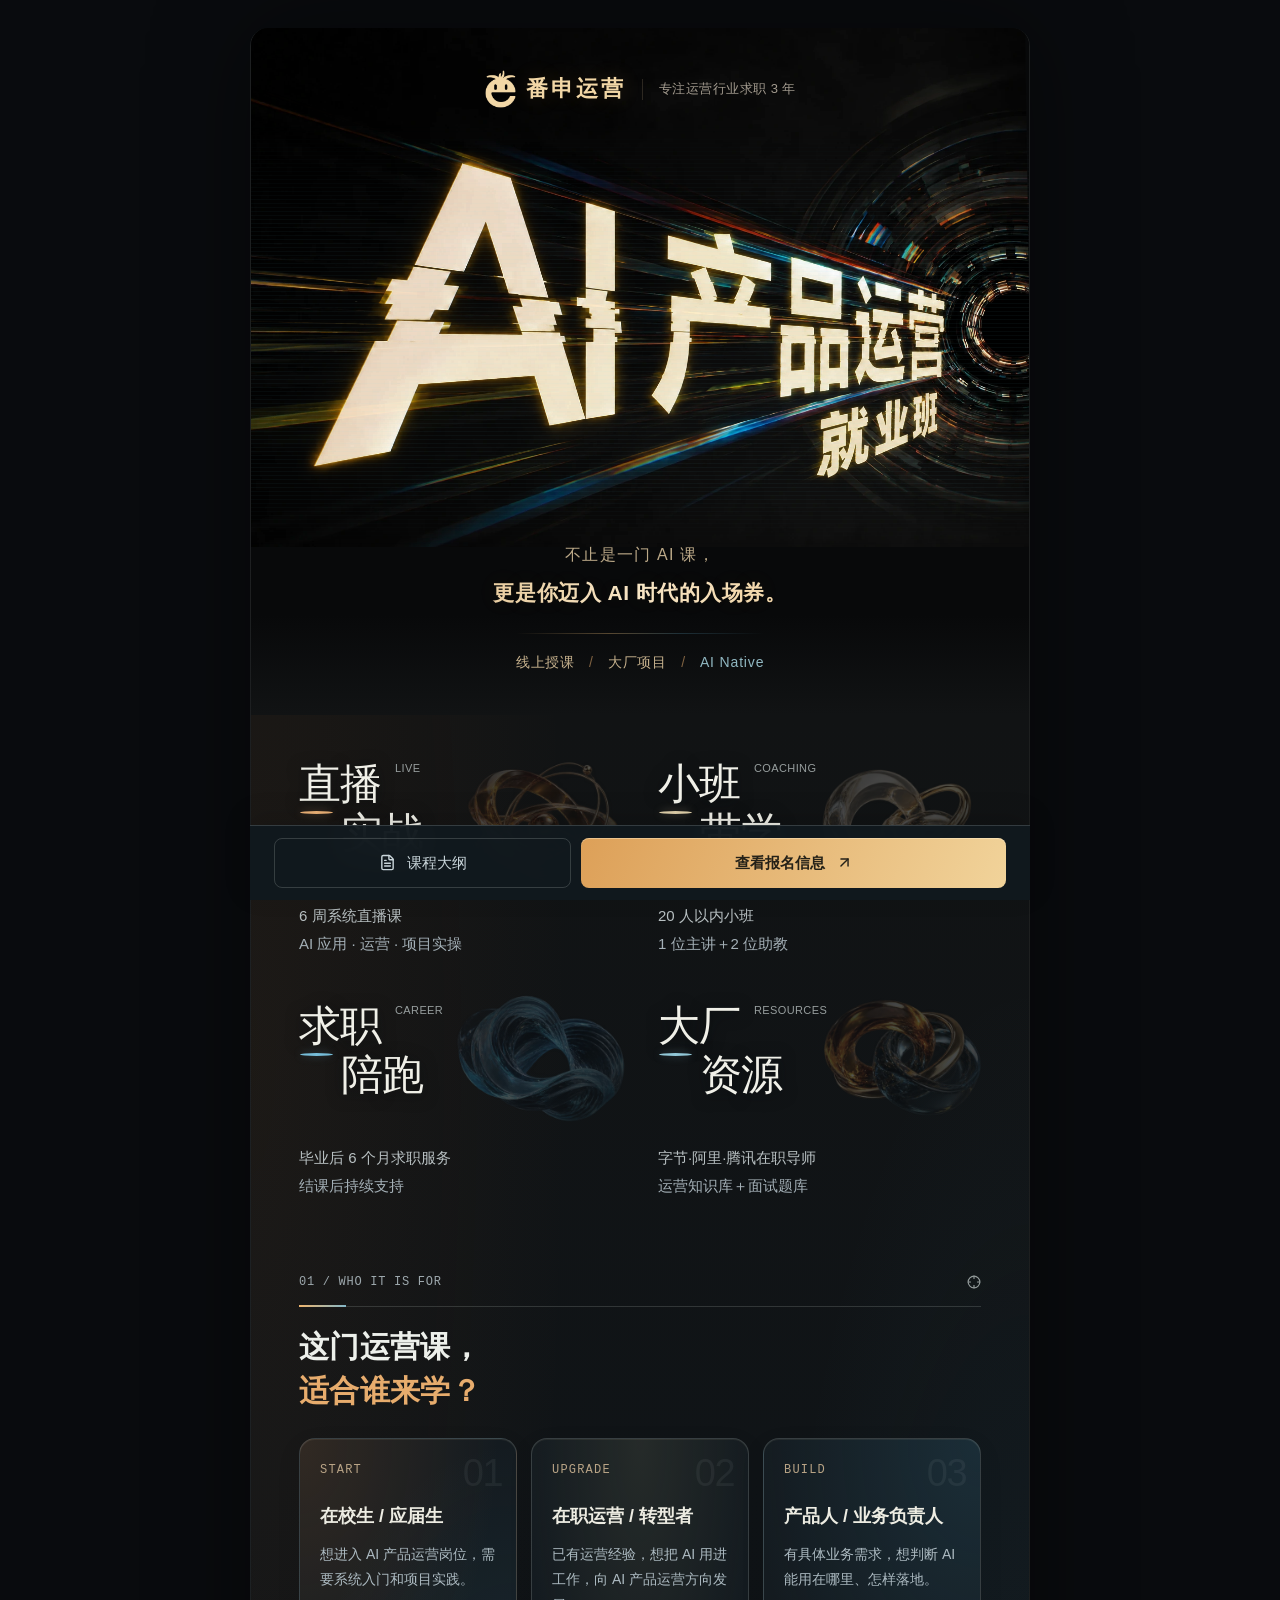
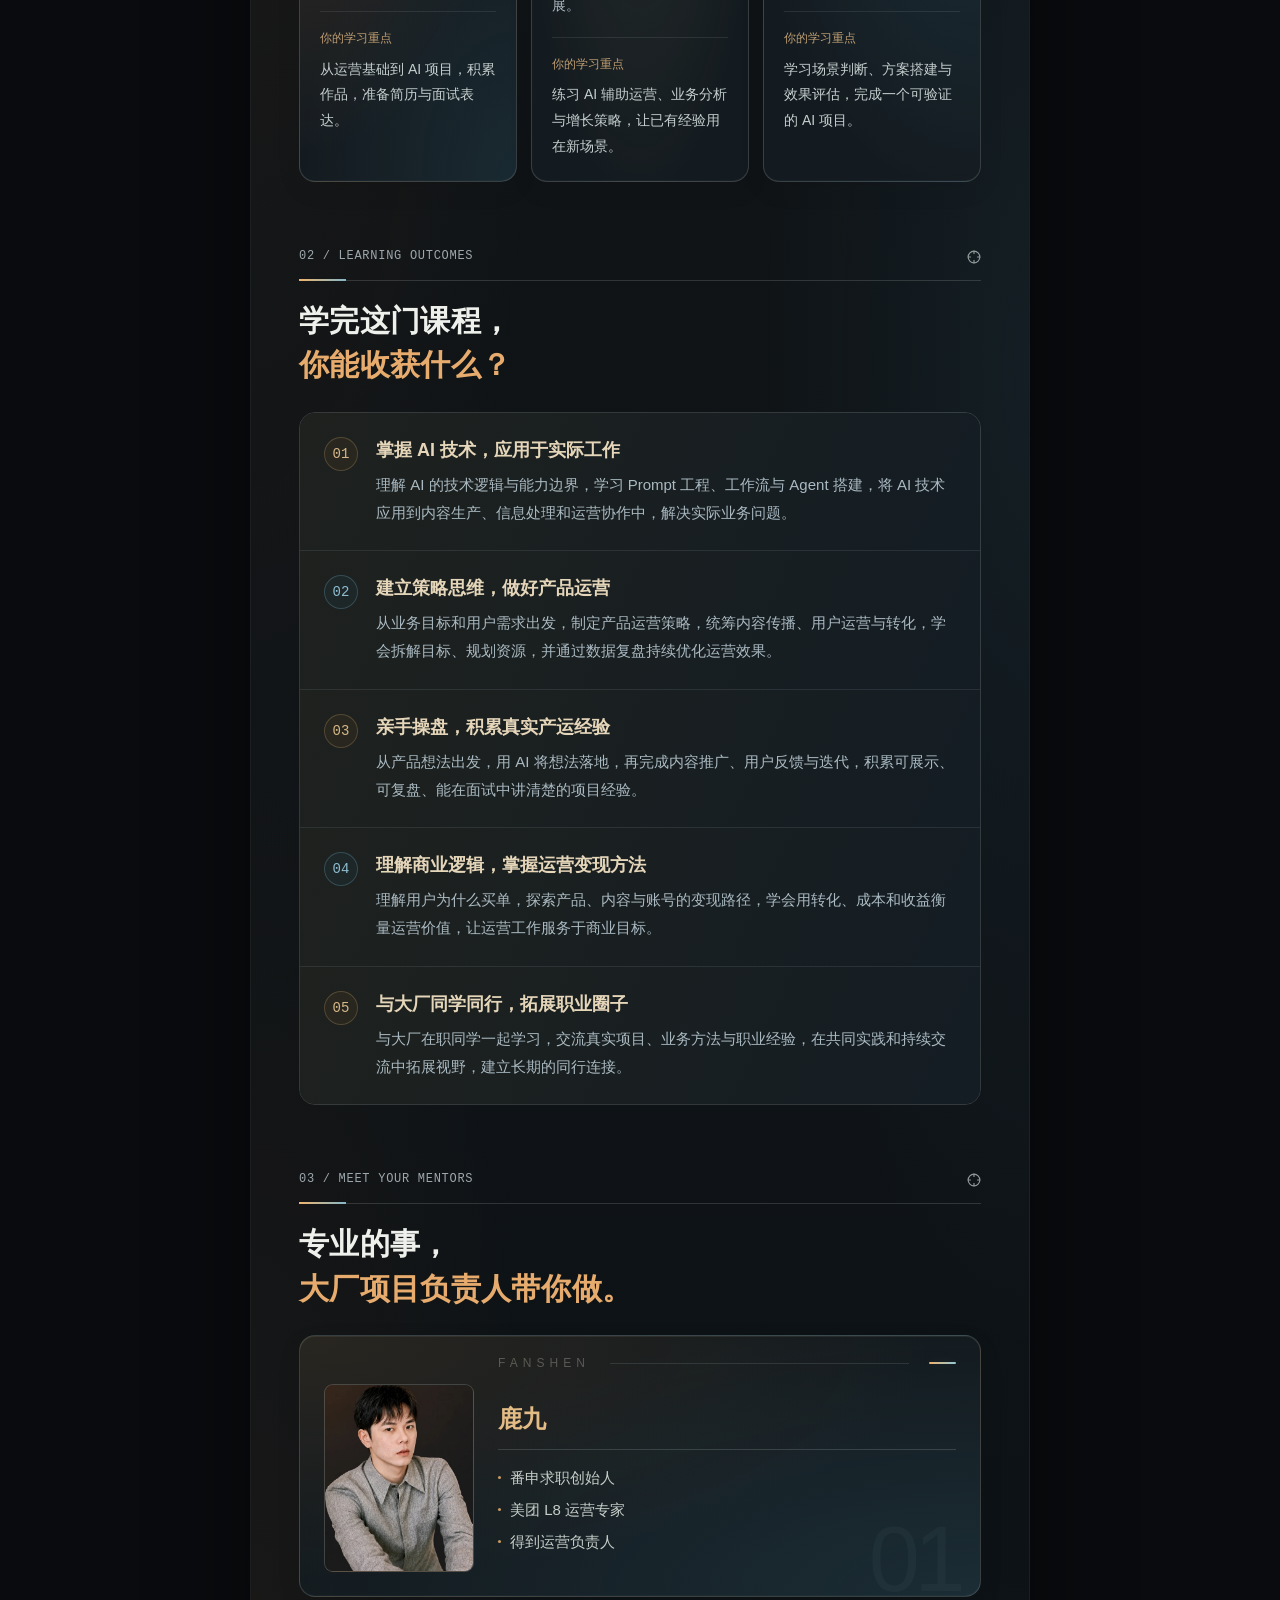
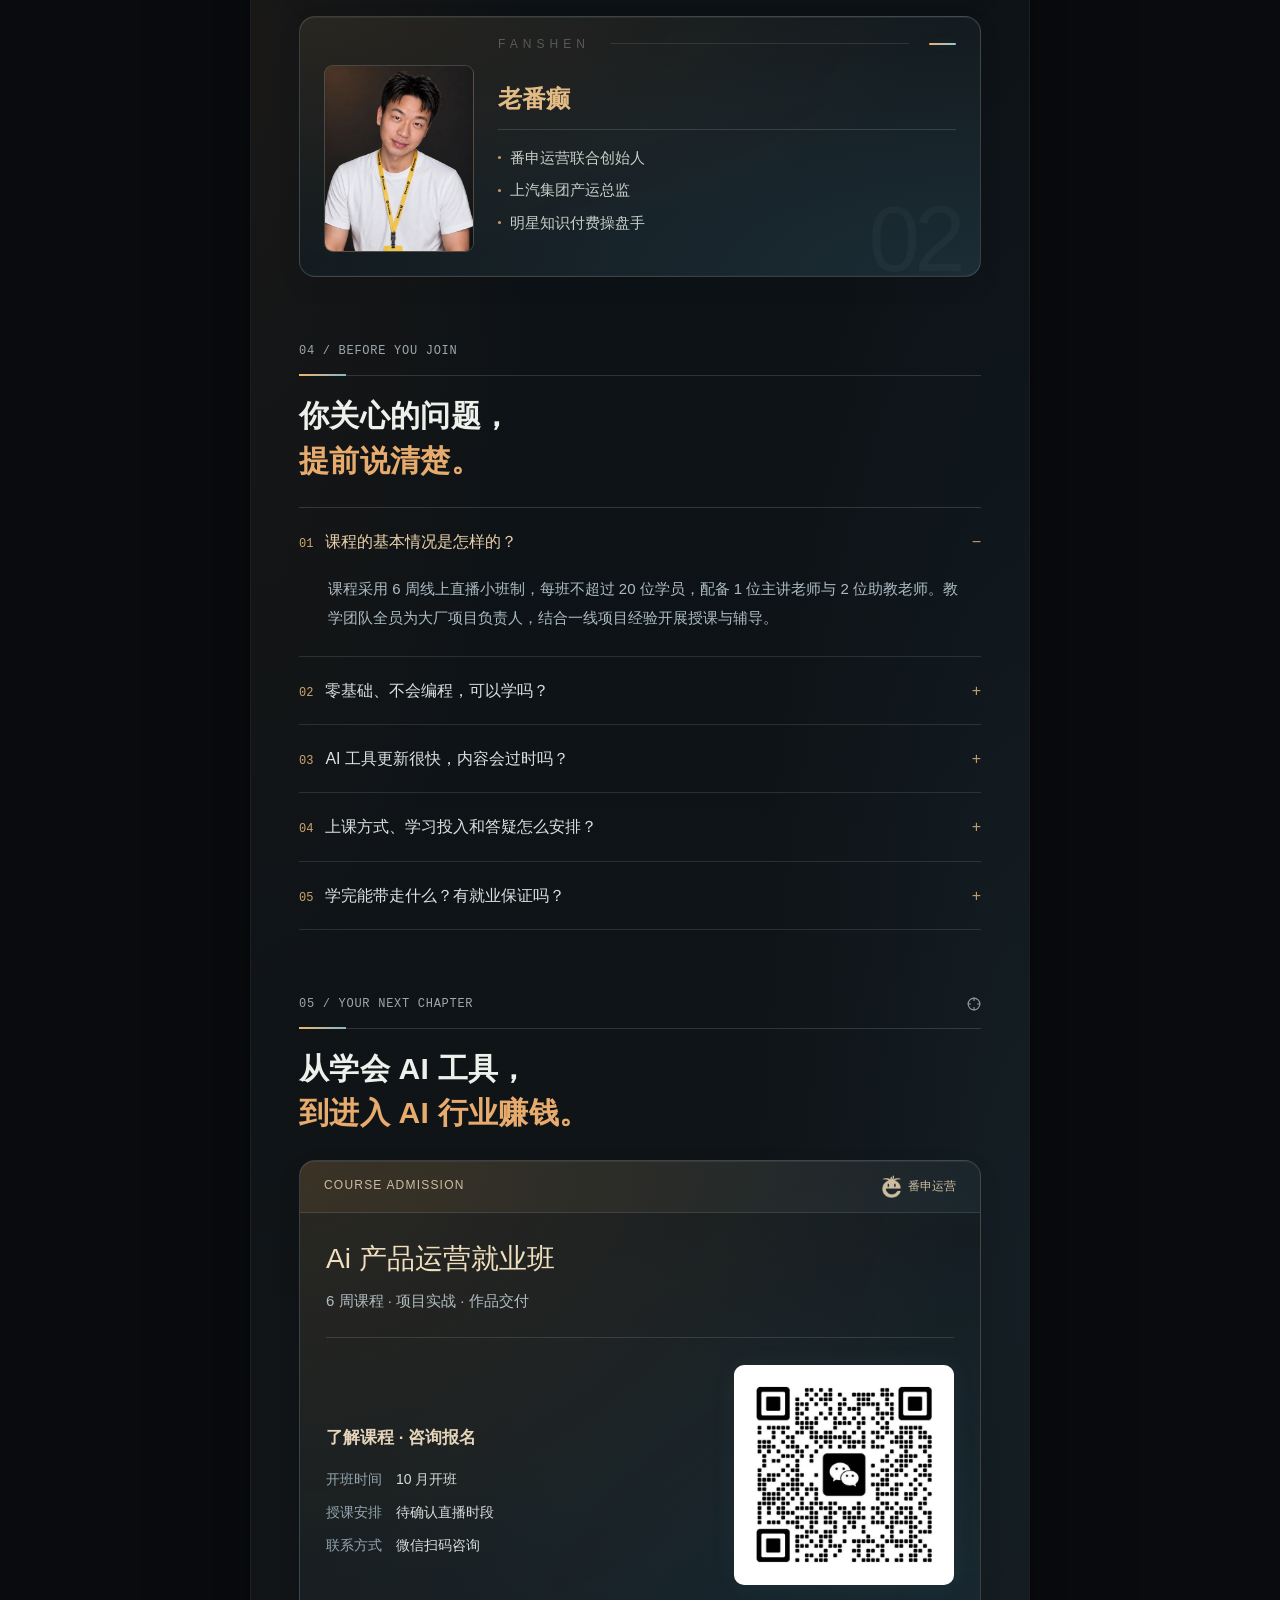
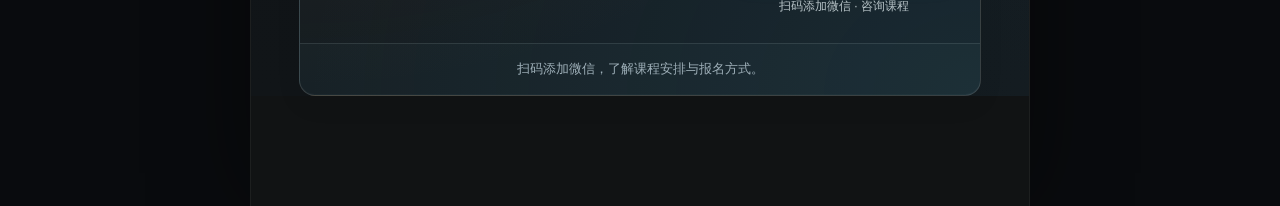
==== index.html @ fd518e51 "更新课程五项核心收获与学习成果文案" ====
<!DOCTYPE html><html lang="zh-CN" class="dark"><head><meta charset="UTF-8"><meta name="viewport" content="width=device-width,initial-scale=1,viewport-fit=cover"><title>Ai 产品运营就业班 · 番申运营</title><meta name="description" content="掌握 AI Native 思维，让 AI 成为解决问题的方式。"><link rel="preload" as="image" href="./hero-ai-product-operations-career.0550bcef70ce.webp" type="image/webp" fetchpriority="high"><style>/*! tailwindcss v4.2.1 | MIT License | https://tailwindcss.com */
@layer properties{@supports (((-webkit-hyphens:none)) and (not (margin-trim:inline))) or ((-moz-orient:inline) and (not (color:rgb(from red r g b)))){:root,:host{--shimmer-angle:20deg}*,:before,:after{--tw-translate-x:0;--tw-translate-y:0;--tw-translate-z:0;--tw-rotate-x:initial;--tw-rotate-y:initial;--tw-rotate-z:initial;--tw-skew-x:initial;--tw-skew-y:initial;--tw-scroll-snap-strictness:proximity;--tw-space-x-reverse:0;--tw-border-style:solid;--tw-leading:initial;--tw-font-weight:initial;--tw-tracking:initial;--tw-ordinal:initial;--tw-slashed-zero:initial;--tw-numeric-figure:initial;--tw-numeric-spacing:initial;--tw-numeric-fraction:initial;--tw-shadow:0 0 #0000;--tw-shadow-color:initial;--tw-shadow-alpha:100%;--tw-inset-shadow:0 0 #0000;--tw-inset-shadow-color:initial;--tw-inset-shadow-alpha:100%;--tw-ring-color:initial;--tw-ring-shadow:0 0 #0000;--tw-inset-ring-color:initial;--tw-inset-ring-shadow:0 0 #0000;--tw-ring-inset:initial;--tw-ring-offset-width:0px;--tw-ring-offset-color:#fff;--tw-ring-offset-shadow:0 0 #0000;--tw-outline-style:solid;--tw-duration:initial;--tw-ease:initial;--tw-content:"";--tw-scale-x:1;--tw-scale-y:1;--tw-scale-z:1;--tw-blur:initial;--tw-brightness:initial;--tw-contrast:initial;--tw-grayscale:initial;--tw-hue-rotate:initial;--tw-invert:initial;--tw-opacity:initial;--tw-saturate:initial;--tw-sepia:initial;--tw-drop-shadow:initial;--tw-drop-shadow-color:initial;--tw-drop-shadow-alpha:100%;--tw-drop-shadow-size:initial;--tw-backdrop-blur:initial;--tw-backdrop-brightness:initial;--tw-backdrop-contrast:initial;--tw-backdrop-grayscale:initial;--tw-backdrop-hue-rotate:initial;--tw-backdrop-invert:initial;--tw-backdrop-opacity:initial;--tw-backdrop-saturate:initial;--tw-backdrop-sepia:initial;--tw-animation-delay:0s;--tw-animation-direction:normal;--tw-animation-duration:initial;--tw-animation-fill-mode:none;--tw-animation-iteration-count:1;--tw-enter-blur:0;--tw-enter-opacity:1;--tw-enter-rotate:0;--tw-enter-scale:1;--tw-enter-translate-x:0;--tw-enter-translate-y:0;--tw-exit-blur:0;--tw-exit-opacity:1;--tw-exit-rotate:0;--tw-exit-scale:1;--tw-exit-translate-x:0;--tw-exit-translate-y:0;--scroll-fade-t:0px;--scroll-fade-b:0px;--scroll-fade-s:0px;--scroll-fade-e:0px;--scroll-fade-mask:initial;--shimmer-image:initial;--shimmer-text-fill:initial}::backdrop{--tw-translate-x:0;--tw-translate-y:0;--tw-translate-z:0;--tw-rotate-x:initial;--tw-rotate-y:initial;--tw-rotate-z:initial;--tw-skew-x:initial;--tw-skew-y:initial;--tw-scroll-snap-strictness:proximity;--tw-space-x-reverse:0;--tw-border-style:solid;--tw-leading:initial;--tw-font-weight:initial;--tw-tracking:initial;--tw-ordinal:initial;--tw-slashed-zero:initial;--tw-numeric-figure:initial;--tw-numeric-spacing:initial;--tw-numeric-fraction:initial;--tw-shadow:0 0 #0000;--tw-shadow-color:initial;--tw-shadow-alpha:100%;--tw-inset-shadow:0 0 #0000;--tw-inset-shadow-color:initial;--tw-inset-shadow-alpha:100%;--tw-ring-color:initial;--tw-ring-shadow:0 0 #0000;--tw-inset-ring-color:initial;--tw-inset-ring-shadow:0 0 #0000;--tw-ring-inset:initial;--tw-ring-offset-width:0px;--tw-ring-offset-color:#fff;--tw-ring-offset-shadow:0 0 #0000;--tw-outline-style:solid;--tw-duration:initial;--tw-ease:initial;--tw-content:"";--tw-scale-x:1;--tw-scale-y:1;--tw-scale-z:1;--tw-blur:initial;--tw-brightness:initial;--tw-contrast:initial;--tw-grayscale:initial;--tw-hue-rotate:initial;--tw-invert:initial;--tw-opacity:initial;--tw-saturate:initial;--tw-sepia:initial;--tw-drop-shadow:initial;--tw-drop-shadow-color:initial;--tw-drop-shadow-alpha:100%;--tw-drop-shadow-size:initial;--tw-backdrop-blur:initial;--tw-backdrop-brightness:initial;--tw-backdrop-contrast:initial;--tw-backdrop-grayscale:initial;--tw-backdrop-hue-rotate:initial;--tw-backdrop-invert:initial;--tw-backdrop-opacity:initial;--tw-backdrop-saturate:initial;--tw-backdrop-sepia:initial;--tw-animation-delay:0s;--tw-animation-direction:normal;--tw-animation-duration:initial;--tw-animation-fill-mode:none;--tw-animation-iteration-count:1;--tw-enter-blur:0;--tw-enter-opacity:1;--tw-enter-rotate:0;--tw-enter-scale:1;--tw-enter-translate-x:0;--tw-enter-translate-y:0;--tw-exit-blur:0;--tw-exit-opacity:1;--tw-exit-rotate:0;--tw-exit-scale:1;--tw-exit-translate-x:0;--tw-exit-translate-y:0;--scroll-fade-t:0px;--scroll-fade-b:0px;--scroll-fade-s:0px;--scroll-fade-e:0px;--scroll-fade-mask:initial;--shimmer-image:initial;--shimmer-text-fill:initial}}}@layer theme{:root,:host{--font-mono:ui-monospace, SFMono-Regular, Menlo, Monaco, Consolas, "Liberation Mono", "Courier New", monospace;--color-black:#000;--color-white:#fff;--spacing:.25rem;--container-xs:20rem;--container-sm:24rem;--text-xs:.75rem;--text-xs--line-height:calc(1 / .75);--text-sm:.875rem;--text-sm--line-height:calc(1.25 / .875);--text-base:1rem;--text-base--line-height:calc(1.5 / 1);--font-weight-normal:400;--font-weight-medium:500;--tracking-tight:-.025em;--tracking-widest:.1em;--leading-tight:1.25;--leading-snug:1.375;--leading-normal:1.5;--leading-relaxed:1.625;--radius-sm:.25rem;--radius-md:.375rem;--radius-xl:.75rem;--radius-2xl:1rem;--radius-4xl:2rem;--ease-in-out:cubic-bezier(.4, 0, .2, 1);--animate-spin:spin 1s linear infinite;--animate-pulse:pulse 2s cubic-bezier(.4, 0, .6, 1) infinite;--blur-xs:4px;--aspect-video:16 / 9;--default-transition-duration:.15s;--default-transition-timing-function:cubic-bezier(.4, 0, .2, 1);--default-font-family:Arial,"PingFang SC","Microsoft YaHei",sans-serif;--default-mono-font-family:var(--font-mono);--color-border:var(--border)}}@layer base{*,:after,:before{box-sizing:border-box;border:0 solid;margin:0;padding:0}::backdrop{box-sizing:border-box;border:0 solid;margin:0;padding:0}::file-selector-button{box-sizing:border-box;border:0 solid;margin:0;padding:0}html,:host{-webkit-text-size-adjust:100%;tab-size:4;line-height:1.5;font-family:var(--default-font-family,ui-sans-serif, system-ui, sans-serif, "Apple Color Emoji", "Segoe UI Emoji", "Segoe UI Symbol", "Noto Color Emoji");font-feature-settings:var(--default-font-feature-settings,normal);font-variation-settings:var(--default-font-variation-settings,normal);-webkit-tap-highlight-color:transparent}hr{height:0;color:inherit;border-top-width:1px}abbr:where([title]){-webkit-text-decoration:underline dotted;text-decoration:underline dotted}h1,h2,h3,h4,h5,h6{font-size:inherit;font-weight:inherit}a{color:inherit;-webkit-text-decoration:inherit;-webkit-text-decoration:inherit;-webkit-text-decoration:inherit;-webkit-text-decoration:inherit;text-decoration:inherit}b,strong{font-weight:bolder}code,kbd,samp,pre{font-family:var(--default-mono-font-family,ui-monospace, SFMono-Regular, Menlo, Monaco, Consolas, "Liberation Mono", "Courier New", monospace);font-feature-settings:var(--default-mono-font-feature-settings,normal);font-variation-settings:var(--default-mono-font-variation-settings,normal);font-size:1em}small{font-size:80%}sub,sup{vertical-align:baseline;font-size:75%;line-height:0;position:relative}sub{bottom:-.25em}sup{top:-.5em}table{text-indent:0;border-color:inherit;border-collapse:collapse}:-moz-focusring{outline:auto}progress{vertical-align:baseline}summary{display:list-item}ol,ul,menu{list-style:none}img,svg,video,canvas,audio,iframe,embed,object{vertical-align:middle;display:block}img,video{max-width:100%;height:auto}button,input,select,optgroup,textarea{font:inherit;font-feature-settings:inherit;font-variation-settings:inherit;letter-spacing:inherit;color:inherit;opacity:1;background-color:#0000;border-radius:0}::file-selector-button{font:inherit;font-feature-settings:inherit;font-variation-settings:inherit;letter-spacing:inherit;color:inherit;opacity:1;background-color:#0000;border-radius:0}:where(select:is([multiple],[size])) optgroup{font-weight:bolder}:where(select:is([multiple],[size])) optgroup option{padding-inline-start:20px}::file-selector-button{margin-inline-end:4px}::placeholder{opacity:1}@supports (not ((-webkit-appearance:-apple-pay-button))) or (contain-intrinsic-size:1px){::placeholder{color:currentColor}@supports (color:color-mix(in lab, red, red)){::placeholder{color:color-mix(in oklab, currentcolor 50%, transparent)}}}textarea{resize:vertical}::-webkit-search-decoration{-webkit-appearance:none}::-webkit-date-and-time-value{min-height:1lh;text-align:inherit}::-webkit-datetime-edit{display:inline-flex}::-webkit-datetime-edit-fields-wrapper{padding:0}::-webkit-datetime-edit{padding-block:0}::-webkit-datetime-edit-year-field{padding-block:0}::-webkit-datetime-edit-month-field{padding-block:0}::-webkit-datetime-edit-day-field{padding-block:0}::-webkit-datetime-edit-hour-field{padding-block:0}::-webkit-datetime-edit-minute-field{padding-block:0}::-webkit-datetime-edit-second-field{padding-block:0}::-webkit-datetime-edit-millisecond-field{padding-block:0}::-webkit-datetime-edit-meridiem-field{padding-block:0}::-webkit-calendar-picker-indicator{line-height:1}:-moz-ui-invalid{box-shadow:none}button,input:where([type=button],[type=reset],[type=submit]){-webkit-appearance:button;appearance:button}::file-selector-button{-webkit-appearance:button;appearance:button}::-webkit-inner-spin-button{height:auto}::-webkit-outer-spin-button{height:auto}[hidden]:where(:not([hidden=until-found])){display:none!important}}@layer components;@layer utilities{.\@container\/card-header{container:card-header/inline-size}.\@container\/field-group{container:field-group/inline-size}.pointer-events-auto{pointer-events:auto}.pointer-events-none{pointer-events:none}.invisible{visibility:hidden}.visible{visibility:visible}.sr-only{clip-path:inset(50%);white-space:nowrap;border-width:0;width:1px;height:1px;margin:-1px;padding:0;position:absolute;overflow:hidden}.absolute{position:absolute}.fixed{position:fixed}.relative{position:relative}.static{position:static}.inset-0{inset:calc(var(--spacing) * 0)}.inset-x-0{inset-inline:calc(var(--spacing) * 0)}.inset-x-4{inset-inline:calc(var(--spacing) * 4)}.inset-y-0{inset-block:calc(var(--spacing) * 0)}.inset-s-1\/2{inset-inline-start:50%}.start{inset-inline-start:var(--spacing)}.end{inset-inline-end:var(--spacing)}.-top-12{top:calc(var(--spacing) * -12)}.top-0{top:calc(var(--spacing) * 0)}.top-1\.5{top:calc(var(--spacing) * 1.5)}.top-1\/2{top:50%}.top-1\/3{top:33.3333%}.top-2{top:calc(var(--spacing) * 2)}.top-3{top:calc(var(--spacing) * 3)}.top-3\.5{top:calc(var(--spacing) * 3.5)}.top-\[60\%\]{top:60%}.top-full{top:100%}.top-px{top:1px}.-right-12{right:calc(var(--spacing) * -12)}.right-0{right:calc(var(--spacing) * 0)}.right-1{right:calc(var(--spacing) * 1)}.right-2{right:calc(var(--spacing) * 2)}.right-2\.5{right:calc(var(--spacing) * 2.5)}.right-3{right:calc(var(--spacing) * 3)}.-bottom-12{bottom:calc(var(--spacing) * -12)}.bottom-0{bottom:calc(var(--spacing) * 0)}.bottom-4{bottom:calc(var(--spacing) * 4)}.-left-12{left:calc(var(--spacing) * -12)}.left-1\.5{left:calc(var(--spacing) * 1.5)}.left-1\/2{left:50%}.left-3{left:calc(var(--spacing) * 3)}.isolate{isolation:isolate}.z-0{z-index:0}.z-1{z-index:1}.z-10{z-index:10}.z-20{z-index:20}.z-50{z-index:50}.z-\[calc\(1000-var\(--toast-index\)\)\]{z-index:calc(1000 - var(--toast-index))}.order-first{order:-9999}.order-last{order:9999}.col-start-2{grid-column-start:2}.row-span-2{grid-row:span 2/span 2}.row-start-1{grid-row-start:1}.m-\(--drawer-inset\,0px\){margin:var(--drawer-inset,0px)}.-mx-1{margin-inline:calc(var(--spacing) * -1)}.-mx-4{margin-inline:calc(var(--spacing) * -4)}.mx-2{margin-inline:calc(var(--spacing) * 2)}.mx-3\.5{margin-inline:calc(var(--spacing) * 3.5)}.mx-auto{margin-inline:auto}.-my-2{margin-block:calc(var(--spacing) * -2)}.my-0\.5{margin-block:calc(var(--spacing) * .5)}.my-1{margin-block:calc(var(--spacing) * 1)}.my-2{margin-block:calc(var(--spacing) * 2)}.my-auto{margin-block:auto}.-mt-4{margin-top:calc(var(--spacing) * -4)}.mt-0\.5{margin-top:calc(var(--spacing) * .5)}.mt-2{margin-top:calc(var(--spacing) * 2)}.mt-4{margin-top:calc(var(--spacing) * 4)}.mt-auto{margin-top:auto}.-mb-4{margin-bottom:calc(var(--spacing) * -4)}.mb-1\.5{margin-bottom:calc(var(--spacing) * 1.5)}.mb-2{margin-bottom:calc(var(--spacing) * 2)}.-ml-1{margin-left:calc(var(--spacing) * -1)}.-ml-4{margin-left:calc(var(--spacing) * -4)}.ml-1{margin-left:calc(var(--spacing) * 1)}.ml-4{margin-left:calc(var(--spacing) * 4)}.ml-auto{margin-left:auto}.line-clamp-1{-webkit-line-clamp:1;-webkit-box-orient:vertical;display:-webkit-box;overflow:hidden}.line-clamp-2{-webkit-line-clamp:2;-webkit-box-orient:vertical;display:-webkit-box;overflow:hidden}.no-scrollbar{-ms-overflow-style:none;scrollbar-width:none}.no-scrollbar::-webkit-scrollbar{display:none}.block{display:block}.flex{display:flex}.grid{display:grid}.hidden{display:none}.inline-flex{display:inline-flex}.table{display:table}.table-caption{display:table-caption}.table-cell{display:table-cell}.table-row{display:table-row}.field-sizing-content{field-sizing:content}.aspect-\(--ratio\){aspect-ratio:var(--ratio)}.aspect-square{aspect-ratio:1}.aspect-video{aspect-ratio:var(--aspect-video)}.size-\(--cell-size\){width:var(--cell-size);height:var(--cell-size)}.size-2{width:calc(var(--spacing) * 2);height:calc(var(--spacing) * 2)}.size-2\.5{width:calc(var(--spacing) * 2.5);height:calc(var(--spacing) * 2.5)}.size-3{width:calc(var(--spacing) * 3);height:calc(var(--spacing) * 3)}.size-4{width:calc(var(--spacing) * 4);height:calc(var(--spacing) * 4)}.size-5{width:calc(var(--spacing) * 5);height:calc(var(--spacing) * 5)}.size-6{width:calc(var(--spacing) * 6);height:calc(var(--spacing) * 6)}.size-7{width:calc(var(--spacing) * 7);height:calc(var(--spacing) * 7)}.size-8{width:calc(var(--spacing) * 8);height:calc(var(--spacing) * 8)}.size-9{width:calc(var(--spacing) * 9);height:calc(var(--spacing) * 9)}.size-10{width:calc(var(--spacing) * 10);height:calc(var(--spacing) * 10)}.size-auto{width:auto;height:auto}.size-full{width:100%;height:100%}.h-\(--accordion-panel-height\){height:var(--accordion-panel-height)}.h-\(--cell-size\){height:var(--cell-size)}.h-\(--drawer-content-height\){height:var(--drawer-content-height)}.h-\(--height\){height:var(--height)}.h-\(--popup-height\){height:var(--popup-height)}.h-\(--positioner-height\){height:var(--positioner-height)}.h-1{height:calc(var(--spacing) * 1)}.h-1\.5{height:calc(var(--spacing) * 1.5)}.h-2{height:calc(var(--spacing) * 2)}.h-2\.5{height:calc(var(--spacing) * 2.5)}.h-4{height:calc(var(--spacing) * 4)}.h-5{height:calc(var(--spacing) * 5)}.h-6{height:calc(var(--spacing) * 6)}.h-7{height:calc(var(--spacing) * 7)}.h-8{height:calc(var(--spacing) * 8)}.h-8\!{height:calc(var(--spacing) * 8)!important}.h-9{height:calc(var(--spacing) * 9)}.h-10{height:calc(var(--spacing) * 10)}.h-12{height:calc(var(--spacing) * 12)}.h-\[calc\(--spacing\(5\.25\)\)\]{height:calc(calc(var(--spacing) * 5.25))}.h-\[calc\(100\%-1px\)\]{height:calc(100% - 1px)}.h-auto{height:auto}.h-full{height:100%}.h-max{height:max-content}.h-px{height:1px}.h-svh{height:100svh}.max-h-\(--available-height\){max-height:var(--available-height)}.max-h-\(--drawer-content-max-height\,none\){max-height:var(--drawer-content-max-height,none)}.max-h-72{max-height:calc(var(--spacing) * 72)}.max-h-\[min\(calc\(--spacing\(72\)---spacing\(9\)\)\,calc\(var\(--available-height\)---spacing\(9\)\)\)\]{max-height:min(calc(calc(var(--spacing) * 72) - calc(var(--spacing) * 9)), calc(var(--available-height) - calc(var(--spacing) * 9)))}.min-h-0{min-height:calc(var(--spacing) * 0)}.min-h-4{min-height:calc(var(--spacing) * 4)}.min-h-8{min-height:calc(var(--spacing) * 8)}.min-h-16{min-height:calc(var(--spacing) * 16)}.min-h-dvh{min-height:100dvh}.min-h-full{min-height:100%}.min-h-svh{min-height:100svh}.w-\(--anchor-width\){width:var(--anchor-width)}.w-\(--cell-size\){width:var(--cell-size)}.w-\(--drawer-content-width\,auto\){width:var(--drawer-content-width,auto)}.w-\(--popup-width\){width:var(--popup-width)}.w-\(--positioner-width\){width:var(--positioner-width)}.w-\(--sidebar-width\){width:var(--sidebar-width)}.w-0{width:calc(var(--spacing) * 0)}.w-1{width:calc(var(--spacing) * 1)}.w-2{width:calc(var(--spacing) * 2)}.w-2\.5{width:calc(var(--spacing) * 2.5)}.w-4{width:calc(var(--spacing) * 4)}.w-5{width:calc(var(--spacing) * 5)}.w-10{width:calc(var(--spacing) * 10)}.w-24{width:calc(var(--spacing) * 24)}.w-64{width:calc(var(--spacing) * 64)}.w-72{width:calc(var(--spacing) * 72)}.w-auto{width:auto}.w-fit{width:fit-content}.w-full{width:100%}.w-max{width:max-content}.w-px{width:1px}.max-w-\(--available-width\){max-width:var(--available-width)}.max-w-\(--skeleton-width\){max-width:var(--skeleton-width)}.max-w-\[80\%\]{max-width:80%}.max-w-\[calc\(100\%-2rem\)\]{max-width:calc(100% - 2rem)}.max-w-full{max-width:100%}.max-w-max{max-width:max-content}.max-w-sm{max-width:var(--container-sm)}.max-w-xs{max-width:var(--container-xs)}.min-w-\(--cell-size\){min-width:var(--cell-size)}.min-w-0{min-width:calc(var(--spacing) * 0)}.min-w-5{min-width:calc(var(--spacing) * 5)}.min-w-7{min-width:calc(var(--spacing) * 7)}.min-w-8{min-width:calc(var(--spacing) * 8)}.min-w-9{min-width:calc(var(--spacing) * 9)}.min-w-16{min-width:calc(var(--spacing) * 16)}.min-w-32{min-width:calc(var(--spacing) * 32)}.min-w-36{min-width:calc(var(--spacing) * 36)}.min-w-40{min-width:calc(var(--spacing) * 40)}.min-w-\[96px\]{min-width:96px}.min-w-\[calc\(var\(--anchor-width\)\+--spacing\(7\)\)\]{min-width:calc(var(--anchor-width) + calc(var(--spacing) * 7))}.flex-1{flex:1}.shrink-0{flex-shrink:0}.grow{flex-grow:1}.grow-0{flex-grow:0}.basis-full{flex-basis:100%}.caption-bottom{caption-side:bottom}.border-collapse{border-collapse:collapse}.origin-\(--transform-origin\){transform-origin:var(--transform-origin)}.origin-bottom{transform-origin:bottom}.-translate-x-1\/2{--tw-translate-x:calc(calc(1 / 2 * 100%) * -1);translate:var(--tw-translate-x) var(--tw-translate-y)}.-translate-x-px{--tw-translate-x:-1px;translate:var(--tw-translate-x) var(--tw-translate-y)}.translate-x-px{--tw-translate-x:1px;translate:var(--tw-translate-x) var(--tw-translate-y)}.-translate-y-1\/2{--tw-translate-y:calc(calc(1 / 2 * 100%) * -1);translate:var(--tw-translate-x) var(--tw-translate-y)}.-translate-y-3\/4{--tw-translate-y:calc(calc(3 / 4 * 100%) * -1);translate:var(--tw-translate-x) var(--tw-translate-y)}.translate-y-0{--tw-translate-y:calc(var(--spacing) * 0);translate:var(--tw-translate-x) var(--tw-translate-y)}.translate-y-3\/4{--tw-translate-y:calc(3 / 4 * 100%);translate:var(--tw-translate-x) var(--tw-translate-y)}.translate-y-\[calc\(-50\%-2px\)\]{--tw-translate-y:calc(-50% - 2px);translate:var(--tw-translate-x) var(--tw-translate-y)}.rotate-45{rotate:45deg}.rotate-90{rotate:90deg}.\[transform\:translateX\(var\(--toast-swipe-movement-x\)\)_translateY\(calc\(var\(--toast-swipe-movement-y\)-\(var\(--toast-index\)\*var\(--peek\)\)-\(var\(--shrink\)\*var\(--height\)\)\)\)_scale\(var\(--scale\)\)\]{transform:translateX(var(--toast-swipe-movement-x)) translateY(calc(var(--toast-swipe-movement-y) - (var(--toast-index) * var(--peek)) - (var(--shrink) * var(--height)))) scale(var(--scale))}.transform-\[translate3d\(var\(--translate-x\,0px\)\,var\(--translate-y\,0px\)\,0\)_scale\(var\(--stack-scale\)\)\]{transform:translate3d(var(--translate-x,0px),var(--translate-y,0px),0) scale(var(--stack-scale))}.scroll-fade-x{--_scroll-fade-size-s:var(--scroll-fade-s-size,var(--scroll-fade-size,min(12%, calc(var(--spacing) * 10))));--_scroll-fade-size-e:var(--scroll-fade-e-size,var(--scroll-fade-size,min(12%, calc(var(--spacing) * 10))));--scroll-fade-inline:linear-gradient(to right, transparent 0, #000 var(--scroll-fade-s,0px), #000 calc(100% - var(--scroll-fade-e,0px)), transparent 100%)}.scroll-fade-x:where([dir=rtl],[dir=rtl] *){--scroll-fade-inline:linear-gradient(to left, transparent 0, #000 var(--scroll-fade-s,0px), #000 calc(100% - var(--scroll-fade-e,0px)), transparent 100%)}.scroll-fade-x{-webkit-mask-image:var(--scroll-fade-mask,var(--scroll-fade-inline));-webkit-mask-image:var(--scroll-fade-mask,var(--scroll-fade-inline));-webkit-mask-image:var(--scroll-fade-mask,var(--scroll-fade-inline));-webkit-mask-image:var(--scroll-fade-mask,var(--scroll-fade-inline));mask-image:var(--scroll-fade-mask,var(--scroll-fade-inline));-webkit-mask-composite:source-in;-webkit-mask-composite:source-in;-webkit-mask-composite:source-in;-webkit-mask-repeat:no-repeat;mask-repeat:no-repeat;-webkit-mask-composite:source-in;mask-composite:intersect}@supports (animation-timeline:scroll()){.scroll-fade-x{animation:1ms ease-in-out scroll-fade-reveal-s,1ms ease-in-out scroll-fade-reveal-e;animation-timeline:scroll(self inline),scroll(self inline);animation-range:0 var(--scroll-fade-reveal,calc(var(--spacing) * 24)), calc(100% - var(--scroll-fade-reveal,calc(var(--spacing) * 24))) 100%;animation-fill-mode:both}}@supports not (animation-timeline:scroll()){.scroll-fade-x{--scroll-fade-s:var(--_scroll-fade-size-s);--scroll-fade-e:var(--_scroll-fade-size-e)}}.scroll-fade-b{--_scroll-fade-size-b:var(--scroll-fade-b-size,var(--scroll-fade-size,min(12%, calc(var(--spacing) * 10))));--scroll-fade-mask:linear-gradient(to bottom, #000 0, #000 calc(100% - var(--scroll-fade-b,0px)), transparent 100%);-webkit-mask-image:var(--scroll-fade-mask);-webkit-mask-image:var(--scroll-fade-mask);-webkit-mask-image:var(--scroll-fade-mask);-webkit-mask-image:var(--scroll-fade-mask);mask-image:var(--scroll-fade-mask);-webkit-mask-composite:source-in;-webkit-mask-composite:source-in;-webkit-mask-composite:source-in;-webkit-mask-repeat:no-repeat;mask-repeat:no-repeat;-webkit-mask-composite:source-in;mask-composite:intersect}@supports (animation-timeline:scroll()){.scroll-fade-b{animation:1ms ease-in-out scroll-fade-reveal-b;animation-timeline:scroll(self y);animation-range:calc(100% - var(--scroll-fade-reveal,calc(var(--spacing) * 24))) 100%;animation-fill-mode:both}}@supports not (animation-timeline:scroll()){.scroll-fade-b{--scroll-fade-b:var(--_scroll-fade-size-b)}}.animate-caret-blink{animation:1.25s ease-out infinite caret-blink}.animate-pulse{animation:var(--animate-pulse)}.animate-spin{animation:var(--animate-spin)}.cursor-default{cursor:default}.cursor-grab{cursor:grab}.cursor-text{cursor:text}.touch-manipulation{touch-action:manipulation}.touch-none{touch-action:none}.resize-none{resize:none}.snap-x{scroll-snap-type:x var(--tw-scroll-snap-strictness)}.snap-mandatory{--tw-scroll-snap-strictness:mandatory}.scroll-my-1{scroll-margin-block:calc(var(--spacing) * 1)}.scroll-px-1{scroll-padding-inline:calc(var(--spacing) * 1)}.scroll-py-1{scroll-padding-block:calc(var(--spacing) * 1)}.list-disc{list-style-type:disc}.list-none{list-style-type:none}.appearance-none{-webkit-appearance:none;appearance:none}.auto-rows-min{grid-auto-rows:min-content}.grid-rows-\[auto_1fr\]{grid-template-rows:auto 1fr}.flex-col{flex-direction:column}.flex-col-reverse{flex-direction:column-reverse}.flex-row{flex-direction:row}.flex-wrap{flex-wrap:wrap}.place-content-center{place-content:center}.place-items-center{place-items:center}.items-center{align-items:center}.items-end{align-items:flex-end}.items-start{align-items:flex-start}.items-stretch{align-items:stretch}.justify-between{justify-content:space-between}.justify-center{justify-content:center}.justify-start{justify-content:flex-start}.gap-\(--card-spacing\){gap:var(--card-spacing)}.gap-0{gap:calc(var(--spacing) * 0)}.gap-0\.5{gap:calc(var(--spacing) * .5)}.gap-1{gap:calc(var(--spacing) * 1)}.gap-1\.5{gap:calc(var(--spacing) * 1.5)}.gap-2{gap:calc(var(--spacing) * 2)}.gap-2\.5{gap:calc(var(--spacing) * 2.5)}.gap-3{gap:calc(var(--spacing) * 3)}.gap-4{gap:calc(var(--spacing) * 4)}.gap-5{gap:calc(var(--spacing) * 5)}.gap-6{gap:calc(var(--spacing) * 6)}.gap-\[--spacing\(var\(--gap\)\)\]{gap:calc(var(--spacing) * var(--gap))}:where(.-space-x-2>:not(:last-child)){--tw-space-x-reverse:0;margin-inline-start:calc(calc(var(--spacing) * -2) * var(--tw-space-x-reverse));margin-inline-end:calc(calc(var(--spacing) * -2) * calc(1 - var(--tw-space-x-reverse)))}.self-end{align-self:flex-end}.self-start{align-self:flex-start}.self-stretch{align-self:stretch}.justify-self-end{justify-self:flex-end}.truncate{text-overflow:ellipsis;white-space:nowrap;overflow:hidden}.overflow-auto{overflow:auto}.overflow-hidden{overflow:hidden}.overflow-x-auto{overflow-x:auto}.overflow-x-hidden{overflow-x:hidden}.overflow-y-auto{overflow-y:auto}.overscroll-contain{overscroll-behavior:contain}.overscroll-x-contain{overscroll-behavior-x:contain}.rounded-\(--cell-radius\){border-radius:var(--cell-radius)}.rounded-2xl{border-radius:var(--radius-2xl)}.rounded-4xl{border-radius:var(--radius-4xl)}.rounded-\[2px\]{border-radius:2px}.rounded-\[4px\]{border-radius:4px}.rounded-\[calc\(var\(--radius\)-3px\)\]{border-radius:calc(var(--radius) - 3px)}.rounded-\[inherit\]{border-radius:inherit}.rounded-\[min\(var\(--radius-md\)\,10px\)\]{border-radius:min(var(--radius-md), 10px)}.rounded-\[min\(var\(--radius-md\)\,12px\)\]{border-radius:min(var(--radius-md), 12px)}.rounded-full{border-radius:2147483647px}.rounded-lg{border-radius:16px}.rounded-lg\!{border-radius:16px!important}.rounded-md{border-radius:var(--radius-md)}.rounded-none{border-radius:0}.rounded-sm{border-radius:var(--radius-sm)}.rounded-xl{border-radius:var(--radius-xl)}.rounded-xl\!{border-radius:var(--radius-xl)!important}.rounded-t-xl{border-top-left-radius:var(--radius-xl);border-top-right-radius:var(--radius-xl)}.rounded-l-\(--cell-radius\){border-top-left-radius:var(--cell-radius);border-bottom-left-radius:var(--cell-radius)}.rounded-tl-sm{border-top-left-radius:var(--radius-sm)}.rounded-r-\(--cell-radius\){border-top-right-radius:var(--cell-radius);border-bottom-right-radius:var(--cell-radius)}.rounded-b-xl{border-bottom-right-radius:var(--radius-xl);border-bottom-left-radius:var(--radius-xl)}.border{border-style:var(--tw-border-style);border-width:1px}.border-0{border-style:var(--tw-border-style);border-width:0}.border-\[1\.5px\]{border-style:var(--tw-border-style);border-width:1.5px}.border-y{border-block-style:var(--tw-border-style);border-block-width:1px}.border-t{border-top-style:var(--tw-border-style);border-top-width:1px}.border-r{border-right-style:var(--tw-border-style);border-right-width:1px}.border-b{border-bottom-style:var(--tw-border-style);border-bottom-width:1px}.border-l{border-left-style:var(--tw-border-style);border-left-width:1px}.border-dashed{--tw-border-style:dashed;border-style:dashed}.border-none{--tw-border-style:none;border-style:none}.border-\(--color-border\){border-color:var(--color-border)}.border-border,.border-border\/50{border-color:var(--border)}@supports (color:color-mix(in lab, red, red)){.border-border\/50{border-color:color-mix(in oklab, var(--border) 50%, transparent)}}.border-ring{border-color:#eea356}.border-transparent{border-color:#0000}.bg-\(--color-bg\){background-color:var(--color-bg)}.bg-\[Canvas\]{background-color:canvas}.bg-background{background-color:var(--background)}.bg-black\/10{background-color:#0000001a}@supports (color:color-mix(in lab, red, red)){.bg-black\/10{background-color:color-mix(in oklab, var(--color-black) 10%, transparent)}}.bg-border{background-color:var(--border)}.bg-card{background-color:var(--card)}.bg-foreground{background-color:var(--foreground)}.bg-muted,.bg-muted\/50{background-color:var(--muted)}@supports (color:color-mix(in lab, red, red)){.bg-muted\/50{background-color:color-mix(in oklab, var(--muted) 50%, transparent)}}.bg-primary{background-color:var(--primary)}.bg-primary-foreground{background-color:#0b0c0d}.bg-transparent{background-color:#0000}.bg-white{background-color:var(--color-white)}.bg-clip-padding{background-clip:padding-box}.fill-foreground{fill:var(--foreground)}.object-cover{object-fit:cover}.p-\(--card-spacing\){padding:var(--card-spacing)}.p-0{padding:calc(var(--spacing) * 0)}.p-1{padding:calc(var(--spacing) * 1)}.p-2{padding:calc(var(--spacing) * 2)}.p-2\.5{padding:calc(var(--spacing) * 2.5)}.p-4{padding:calc(var(--spacing) * 4)}.p-6{padding:calc(var(--spacing) * 6)}.p-\[3px\]{padding:3px}.p-px{padding:1px}.px-\(--card-spacing\){padding-inline:var(--card-spacing)}.px-\(--cell-size\){padding-inline:var(--cell-size)}.px-1{padding-inline:calc(var(--spacing) * 1)}.px-1\.5{padding-inline:calc(var(--spacing) * 1.5)}.px-2{padding-inline:calc(var(--spacing) * 2)}.px-2\.5{padding-inline:calc(var(--spacing) * 2.5)}.px-3{padding-inline:calc(var(--spacing) * 3)}.py-\(--card-spacing\){padding-block:var(--card-spacing)}.py-0\.5{padding-block:calc(var(--spacing) * .5)}.py-1{padding-block:calc(var(--spacing) * 1)}.py-1\.5{padding-block:calc(var(--spacing) * 1.5)}.py-2{padding-block:calc(var(--spacing) * 2)}.py-2\.5{padding-block:calc(var(--spacing) * 2.5)}.py-6{padding-block:calc(var(--spacing) * 6)}.py-\[2px\]{padding-block:2px}.pt-0{padding-top:calc(var(--spacing) * 0)}.pt-2{padding-top:calc(var(--spacing) * 2)}.pt-3{padding-top:calc(var(--spacing) * 3)}.pt-4{padding-top:calc(var(--spacing) * 4)}.pr-1\.5{padding-right:calc(var(--spacing) * 1.5)}.pr-1\.5\!{padding-right:calc(var(--spacing) * 1.5)!important}.pr-2{padding-right:calc(var(--spacing) * 2)}.pr-8{padding-right:calc(var(--spacing) * 8)}.pb-0{padding-bottom:calc(var(--spacing) * 0)}.pb-2{padding-bottom:calc(var(--spacing) * 2)}.pb-2\.5{padding-bottom:calc(var(--spacing) * 2.5)}.pb-3{padding-bottom:calc(var(--spacing) * 3)}.pl-1\.5{padding-left:calc(var(--spacing) * 1.5)}.pl-1\.5\!{padding-left:calc(var(--spacing) * 1.5)!important}.pl-2{padding-left:calc(var(--spacing) * 2)}.pl-2\.5{padding-left:calc(var(--spacing) * 2.5)}.pl-4{padding-left:calc(var(--spacing) * 4)}.pl-7{padding-left:calc(var(--spacing) * 7)}.text-center{text-align:center}.text-left{text-align:left}.align-middle{vertical-align:middle}.font-mono{font-family:var(--font-mono)}.font-sans{font-family:Arial,PingFang SC,Microsoft YaHei,sans-serif}.text-base{font-size:var(--text-base);line-height:var(--tw-leading,var(--text-base--line-height))}.text-sm{font-size:var(--text-sm);line-height:var(--tw-leading,var(--text-sm--line-height))}.text-sm\/relaxed{font-size:var(--text-sm);line-height:var(--leading-relaxed)}.text-xs{font-size:var(--text-xs);line-height:var(--tw-leading,var(--text-xs--line-height))}.text-\[0\.8rem\]{font-size:.8rem}.leading-none{--tw-leading:1;line-height:1}.leading-normal{--tw-leading:var(--leading-normal);line-height:var(--leading-normal)}.leading-relaxed{--tw-leading:var(--leading-relaxed);line-height:var(--leading-relaxed)}.leading-snug{--tw-leading:var(--leading-snug);line-height:var(--leading-snug)}.leading-tight{--tw-leading:var(--leading-tight);line-height:var(--leading-tight)}.font-medium{--tw-font-weight:var(--font-weight-medium);font-weight:var(--font-weight-medium)}.font-normal{--tw-font-weight:var(--font-weight-normal);font-weight:var(--font-weight-normal)}.tracking-tight{--tw-tracking:var(--tracking-tight);letter-spacing:var(--tracking-tight)}.tracking-widest{--tw-tracking:var(--tracking-widest);letter-spacing:var(--tracking-widest)}.text-balance{text-wrap:balance}.wrap-break-word{overflow-wrap:break-word}.whitespace-nowrap{white-space:nowrap}.text-\[CanvasText\]{color:canvastext}.text-background{color:var(--background)}.text-card-foreground{color:var(--foreground)}.text-current{color:currentColor}.text-foreground,.text-foreground\/60{color:var(--foreground)}@supports (color:color-mix(in lab, red, red)){.text-foreground\/60{color:color-mix(in oklab, var(--foreground) 60%, transparent)}}.text-muted-foreground{color:var(--muted-foreground)}.text-primary{color:var(--primary)}.text-primary-foreground{color:#0b0c0d}.tabular-nums{--tw-numeric-spacing:tabular-nums;font-variant-numeric:var(--tw-ordinal,) var(--tw-slashed-zero,) var(--tw-numeric-figure,) var(--tw-numeric-spacing,) var(--tw-numeric-fraction,)}.underline-offset-4{text-underline-offset:4px}.opacity-0{opacity:0}.opacity-50{opacity:.5}.opacity-60{opacity:.6}.opacity-\[max\(var\(--drawer-overlay-min-opacity\,0\)\,calc\(1-var\(--drawer-swipe-progress\)\)\)\]{opacity:max(var(--drawer-overlay-min-opacity,0), calc(1 - var(--drawer-swipe-progress)))}.bg-blend-color{background-blend-mode:color}.shadow{--tw-shadow:0 1px 3px 0 var(--tw-shadow-color,#0000001a), 0 1px 2px -1px var(--tw-shadow-color,#0000001a);box-shadow:var(--tw-inset-shadow), var(--tw-inset-ring-shadow), var(--tw-ring-offset-shadow), var(--tw-ring-shadow), var(--tw-shadow)}.shadow-\[0_0_0_1px_var\(--sidebar-border\)\]{--tw-shadow:0 0 0 1px var(--tw-shadow-color,var(--sidebar-border));box-shadow:var(--tw-inset-shadow), var(--tw-inset-ring-shadow), var(--tw-ring-offset-shadow), var(--tw-ring-shadow), var(--tw-shadow)}.shadow-lg{--tw-shadow:0 10px 15px -3px var(--tw-shadow-color,#0000001a), 0 4px 6px -4px var(--tw-shadow-color,#0000001a);box-shadow:var(--tw-inset-shadow), var(--tw-inset-ring-shadow), var(--tw-ring-offset-shadow), var(--tw-ring-shadow), var(--tw-shadow)}.shadow-md{--tw-shadow:0 4px 6px -1px var(--tw-shadow-color,#0000001a), 0 2px 4px -2px var(--tw-shadow-color,#0000001a);box-shadow:var(--tw-inset-shadow), var(--tw-inset-ring-shadow), var(--tw-ring-offset-shadow), var(--tw-ring-shadow), var(--tw-shadow)}.shadow-none{--tw-shadow:0 0 #0000;box-shadow:var(--tw-inset-shadow), var(--tw-inset-ring-shadow), var(--tw-ring-offset-shadow), var(--tw-ring-shadow), var(--tw-shadow)}.shadow-none\!{--tw-shadow:0 0 #0000!important;box-shadow:var(--tw-inset-shadow), var(--tw-inset-ring-shadow), var(--tw-ring-offset-shadow), var(--tw-ring-shadow), var(--tw-shadow)!important}.shadow-xl{--tw-shadow:0 20px 25px -5px var(--tw-shadow-color,#0000001a), 0 8px 10px -6px var(--tw-shadow-color,#0000001a);box-shadow:var(--tw-inset-shadow), var(--tw-inset-ring-shadow), var(--tw-ring-offset-shadow), var(--tw-ring-shadow), var(--tw-shadow)}.ring-0{--tw-ring-shadow:var(--tw-ring-inset,) 0 0 0 calc(0px + var(--tw-ring-offset-width)) var(--tw-ring-color,currentcolor);box-shadow:var(--tw-inset-shadow), var(--tw-inset-ring-shadow), var(--tw-ring-offset-shadow), var(--tw-ring-shadow), var(--tw-shadow)}.ring-1{--tw-ring-shadow:var(--tw-ring-inset,) 0 0 0 calc(1px + var(--tw-ring-offset-width)) var(--tw-ring-color,currentcolor);box-shadow:var(--tw-inset-shadow), var(--tw-inset-ring-shadow), var(--tw-ring-offset-shadow), var(--tw-ring-shadow), var(--tw-shadow)}.ring-2{--tw-ring-shadow:var(--tw-ring-inset,) 0 0 0 calc(2px + var(--tw-ring-offset-width)) var(--tw-ring-color,currentcolor);box-shadow:var(--tw-inset-shadow), var(--tw-inset-ring-shadow), var(--tw-ring-offset-shadow), var(--tw-ring-shadow), var(--tw-shadow)}.ring-3{--tw-ring-shadow:var(--tw-ring-inset,) 0 0 0 calc(3px + var(--tw-ring-offset-width)) var(--tw-ring-color,currentcolor);box-shadow:var(--tw-inset-shadow), var(--tw-inset-ring-shadow), var(--tw-ring-offset-shadow), var(--tw-ring-shadow), var(--tw-shadow)}.ring-background{--tw-ring-color:var(--background)}.ring-card{--tw-ring-color:var(--card)}.ring-foreground\/10{--tw-ring-color:var(--foreground)}@supports (color:color-mix(in lab, red, red)){.ring-foreground\/10{--tw-ring-color:color-mix(in oklab, var(--foreground) 10%, transparent)}}.ring-ring\/50{--tw-ring-color:lab(73.4438% 23.3141 50.8454/.5)}.ring-offset-background{--tw-ring-offset-color:var(--background)}.outline-hidden{--tw-outline-style:none;outline-style:none}@media (forced-colors:active){.outline-hidden{outline-offset:2px;outline:2px solid #0000}}.outline{outline-style:var(--tw-outline-style);outline-width:1px}.transition{transition-property:color,background-color,border-color,outline-color,text-decoration-color,fill,stroke,--tw-gradient-from,--tw-gradient-via,--tw-gradient-to,opacity,box-shadow,transform,translate,scale,rotate,filter,-webkit-backdrop-filter,backdrop-filter,display,content-visibility,overlay,pointer-events;transition-timing-function:var(--tw-ease,var(--default-transition-timing-function));transition-duration:var(--tw-duration,var(--default-transition-duration))}.transition-\[color\,box-shadow\]{transition-property:color,box-shadow;transition-timing-function:var(--tw-ease,var(--default-transition-timing-function));transition-duration:var(--tw-duration,var(--default-transition-duration))}.transition-\[left\,right\,width\]{transition-property:left,right,width;transition-timing-function:var(--tw-ease,var(--default-transition-timing-function));transition-duration:var(--tw-duration,var(--default-transition-duration))}.transition-\[margin\,opacity\]{transition-property:margin,opacity;transition-timing-function:var(--tw-ease,var(--default-transition-timing-function));transition-duration:var(--tw-duration,var(--default-transition-duration))}.transition-\[opacity\,transform\,translate\]{transition-property:opacity,transform,translate;transition-timing-function:var(--tw-ease,var(--default-transition-timing-function));transition-duration:var(--tw-duration,var(--default-transition-duration))}.transition-\[opacity\,transform\,width\,height\,scale\,translate\]{transition-property:opacity,transform,width,height,scale,translate;transition-timing-function:var(--tw-ease,var(--default-transition-timing-function));transition-duration:var(--tw-duration,var(--default-transition-duration))}.transition-\[top\,left\,right\,bottom\]{transition-property:top,left,right,bottom;transition-timing-function:var(--tw-ease,var(--default-transition-timing-function));transition-duration:var(--tw-duration,var(--default-transition-duration))}.transition-\[transform\,height\,opacity\,filter\]{transition-property:transform,height,opacity,filter;transition-timing-function:var(--tw-ease,var(--default-transition-timing-function));transition-duration:var(--tw-duration,var(--default-transition-duration))}.transition-\[translate\,scale\,opacity\]{transition-property:translate,scale,opacity;transition-timing-function:var(--tw-ease,var(--default-transition-timing-function));transition-duration:var(--tw-duration,var(--default-transition-duration))}.transition-\[width\,height\,padding\]{transition-property:width,height,padding;transition-timing-function:var(--tw-ease,var(--default-transition-timing-function));transition-duration:var(--tw-duration,var(--default-transition-duration))}.transition-\[width\]{transition-property:width;transition-timing-function:var(--tw-ease,var(--default-transition-timing-function));transition-duration:var(--tw-duration,var(--default-transition-duration))}.transition-all{transition-property:all;transition-timing-function:var(--tw-ease,var(--default-transition-timing-function));transition-duration:var(--tw-duration,var(--default-transition-duration))}.transition-colors{transition-property:color,background-color,border-color,outline-color,text-decoration-color,fill,stroke,--tw-gradient-from,--tw-gradient-via,--tw-gradient-to;transition-timing-function:var(--tw-ease,var(--default-transition-timing-function));transition-duration:var(--tw-duration,var(--default-transition-duration))}.transition-opacity{transition-property:opacity;transition-timing-function:var(--tw-ease,var(--default-transition-timing-function));transition-duration:var(--tw-duration,var(--default-transition-duration))}.transition-transform{transition-property:transform,translate,scale,rotate;transition-timing-function:var(--tw-ease,var(--default-transition-timing-function));transition-duration:var(--tw-duration,var(--default-transition-duration))}.transition-none{transition-property:none}.duration-100{--tw-duration:.1s;transition-duration:.1s}.duration-150{--tw-duration:.15s;transition-duration:.15s}.duration-200{--tw-duration:.2s;transition-duration:.2s}.duration-250{--tw-duration:.25s;transition-duration:.25s}.duration-300{--tw-duration:.3s;transition-duration:.3s}.duration-450{--tw-duration:.45s;transition-duration:.45s}.duration-1000{--tw-duration:1s;transition-duration:1s}.duration-\[0\.35s\]{--tw-duration:.35s;transition-duration:.35s}.ease-\[cubic-bezier\(0\.22\,1\,0\.36\,1\)\]{--tw-ease:cubic-bezier(.22,1,.36,1);transition-timing-function:cubic-bezier(.22,1,.36,1)}.ease-\[cubic-bezier\(0\.32\,0\.72\,0\,1\)\]{--tw-ease:cubic-bezier(.32,.72,0,1);transition-timing-function:cubic-bezier(.32,.72,0,1)}.ease-\[cubic-bezier\(0\.45\,1\.005\,0\,1\.005\)\]{--tw-ease:cubic-bezier(.45,1.005,0,1.005);transition-timing-function:cubic-bezier(.45,1.005,0,1.005)}.ease-in-out{--tw-ease:var(--ease-in-out);transition-timing-function:var(--ease-in-out)}.ease-linear{--tw-ease:linear;transition-timing-function:linear}.will-change-transform{will-change:transform}.contain-content{contain:content}.outline-none{--tw-outline-style:none;outline-style:none}.select-none{-webkit-user-select:none;user-select:none}.select-text{-webkit-user-select:text;user-select:text}.\[--bleed\:3rem\]{--bleed:3rem}.\[--card-spacing\:--spacing\(4\)\]{--card-spacing:calc(var(--spacing) * 4)}.\[--cell-radius\:var\(--radius-md\)\]{--cell-radius:var(--radius-md)}.\[--cell-size\:--spacing\(7\)\]{--cell-size:calc(var(--spacing) * 7)}.\[--drawer-content-height\:var\(--drawer-height\,auto\)\]{--drawer-content-height:var(--drawer-height,auto)}.\[--gap\:0\.75rem\]{--gap:.75rem}.\[--height\:var\(--toast-frontmost-height\,var\(--toast-height\)\)\]{--height:var(--toast-frontmost-height,var(--toast-height))}.\[--offset-y\:calc\(var\(--toast-offset-y\)\*-1\+calc\(var\(--toast-index\)\*var\(--gap\)\*-1\)\+var\(--toast-swipe-movement-y\)\)\]{--offset-y:calc(var(--toast-offset-y) * -1 + calc(var(--toast-index) * var(--gap) * -1) + var(--toast-swipe-movement-y))}.\[--peek\:0\.75rem\]{--peek:.75rem}.\[--peek\:1rem\]{--peek:1rem}.\[--scale\:calc\(max\(0\,1-\(var\(--toast-index\)\*0\.1\)\)\)\]{--scale:calc(max(0, 1 - (var(--toast-index) * .1)))}.\[--shrink\:calc\(1-var\(--scale\)\)\]{--shrink:calc(1 - var(--scale))}.\[--stack-height\:var\(--drawer-frontmost-height\,var\(--drawer-height\,0px\)\)\]{--stack-height:var(--drawer-frontmost-height,var(--drawer-height,0px))}.\[--stack-peek-offset\:max\(0px\,calc\(\(var\(--nested-drawers\)-var\(--stack-progress\)\)\*var\(--peek\)\)\)\]{--stack-peek-offset:max(0px, calc((var(--nested-drawers) - var(--stack-progress)) * var(--peek)))}.\[--stack-progress\:clamp\(0\,var\(--drawer-swipe-progress\)\,1\)\]{--stack-progress:clamp(0, var(--drawer-swipe-progress), 1)}.\[--stack-scale-base\:max\(0\,calc\(1-\(var\(--nested-drawers\)\*var\(--stack-step\)\)\)\)\]{--stack-scale-base:max(0, calc(1 - (var(--nested-drawers) * var(--stack-step))))}.\[--stack-scale\:clamp\(0\,calc\(var\(--stack-scale-base\)\+\(var\(--stack-step\)\*var\(--stack-progress\)\)\)\,1\)\]{--stack-scale:clamp(0, calc(var(--stack-scale-base) + (var(--stack-step) * var(--stack-progress))), 1)}.\[--stack-shrink\:calc\(1-var\(--stack-scale\)\)\]{--stack-shrink:calc(1 - var(--stack-scale))}.\[--stack-step\:0\.05\]{--stack-step:.05}.\[contain-intrinsic-size\:auto_10rem\]{contain-intrinsic-size:auto 10rem}.\[content-visibility\:auto\]{content-visibility:auto}.\[interpolate-size\:allow-keywords\]{interpolate-size:allow-keywords}.\[transition\:transform_500ms_cubic-bezier\(0\.22\,1\,0\.36\,1\)\,opacity_500ms\,height_150ms\]{transition:transform .5s cubic-bezier(.22,1,.36,1),opacity .5s,height .15s}.running{animation-play-state:running}:is(.\*\:w-full>*){width:100%}.not-last\:border-b:not(:last-child){border-bottom-style:var(--tw-border-style);border-bottom-width:1px}.group-focus-within\/menu-item\:opacity-100:is(:where(.group\/menu-item):focus-within *){opacity:1}@media (hover:hover){.group-hover\/menu-item\:opacity-100:is(:where(.group\/menu-item):hover *){opacity:1}}.group-has-disabled\/field\:opacity-50:is(:where(.group\/field):has(:disabled) *){opacity:.5}.group-has-data-\[sidebar\=menu-action\]\/menu-item\:pr-8:is(:where(.group\/menu-item):has([data-sidebar=menu-action]) *){padding-right:calc(var(--spacing) * 8)}.group-has-data-\[size\=lg\]\/avatar-group\:size-10:is(:where(.group\/avatar-group):has([data-size=lg]) *){width:calc(var(--spacing) * 10);height:calc(var(--spacing) * 10)}.group-has-data-\[size\=sm\]\/avatar-group\:size-6:is(:where(.group\/avatar-group):has([data-size=sm]) *){width:calc(var(--spacing) * 6);height:calc(var(--spacing) * 6)}.group-has-data-\[slot\=combobox-clear\]\/input-group\:hidden:is(:where(.group\/input-group):has([data-slot=combobox-clear]) *),.group-has-data-\[slot\=command-shortcut\]\/command-item\:hidden:is(:where(.group\/command-item):has([data-slot=command-shortcut]) *){display:none}.group-has-data-\[slot\=item-description\]\/item\:translate-y-0\.5:is(:where(.group\/item):has([data-slot=item-description]) *){--tw-translate-y:calc(var(--spacing) * .5);translate:var(--tw-translate-x) var(--tw-translate-y)}.group-has-data-\[slot\=item-description\]\/item\:self-start:is(:where(.group\/item):has([data-slot=item-description]) *){align-self:flex-start}.group-has-data-\[slot\=message-footer\]\/message\:-translate-y-8:is(:where(.group\/message):has([data-slot=message-footer]) *){--tw-translate-y:calc(var(--spacing) * -8);translate:var(--tw-translate-x) var(--tw-translate-y)}.group-has-data-\[variant\=ghost\]\/message\:px-0:is(:where(.group\/message):has([data-variant=ghost]) *){padding-inline:calc(var(--spacing) * 0)}.group-has-data-horizontal\/field\:text-balance:is(:where(.group\/field):has(:where([data-orientation=horizontal])) *){text-wrap:balance}.group-has-\[\:focus-visible\]\/field-label\:border-transparent:is(:where(.group\/field-label):has(:focus-visible) *){border-color:#0000}.group-has-\[\:focus-visible\]\/field-label\:ring-0:is(:where(.group\/field-label):has(:focus-visible) *){--tw-ring-shadow:var(--tw-ring-inset,) 0 0 0 calc(0px + var(--tw-ring-offset-width)) var(--tw-ring-color,currentcolor);box-shadow:var(--tw-inset-shadow), var(--tw-inset-ring-shadow), var(--tw-ring-offset-shadow), var(--tw-ring-shadow), var(--tw-shadow)}.group-has-\[\>input\]\/input-group\:pt-2:is(:where(.group\/input-group):has(>input) *){padding-top:calc(var(--spacing) * 2)}.group-has-\[\>input\]\/input-group\:pb-2:is(:where(.group\/input-group):has(>input) *){padding-bottom:calc(var(--spacing) * 2)}.group-has-\[\>svg\]\/alert\:col-start-2:is(:where(.group\/alert):has(>svg) *){grid-column-start:2}.group-aria-expanded\/accordion-trigger\:hidden:is(:where(.group\/accordion-trigger)[aria-expanded=true] *){display:none}.group-aria-expanded\/accordion-trigger\:inline:is(:where(.group\/accordion-trigger)[aria-expanded=true] *){display:inline}.group-data-empty\/combobox-content\:flex:is(:where(.group\/combobox-content)[data-empty] *){display:flex}.group-data-nested-drawer-open\/drawer-popup\:opacity-0:is(:where(.group\/drawer-popup)[data-nested-drawer-open] *){opacity:0}.group-data-nested-drawer-swiping\/drawer-popup\:opacity-100:is(:where(.group\/drawer-popup)[data-nested-drawer-swiping] *){opacity:1}.group-data-popup-open\/navigation-menu-trigger\:rotate-180:is(:where(.group\/navigation-menu-trigger)[data-popup-open] *){rotate:180deg}.group-data-swiping\/drawer-popup\:select-none:is(:where(.group\/drawer-popup)[data-swiping] *){-webkit-user-select:none;user-select:none}.group-data-\[align\=end\]\/bubble\:self-end:is(:where(.group\/bubble)[data-align=end] *){align-self:flex-end}.group-data-\[align\=end\]\/message\:justify-end:is(:where(.group\/message)[data-align=end] *){justify-content:flex-end}.group-data-\[align\=end\]\/message\:self-end:is(:where(.group\/message)[data-align=end] *){align-self:flex-end}.group-data-\[checked\=true\]\/command-item\:opacity-100:is(:where(.group\/command-item)[data-checked=true] *){opacity:1}.group-data-\[collapsible\=icon\]\:-mt-8:is(:where(.group)[data-collapsible=icon] *){margin-top:calc(var(--spacing) * -8)}.group-data-\[collapsible\=icon\]\:hidden:is(:where(.group)[data-collapsible=icon] *){display:none}.group-data-\[collapsible\=icon\]\:size-8\!:is(:where(.group)[data-collapsible=icon] *){width:calc(var(--spacing) * 8)!important;height:calc(var(--spacing) * 8)!important}.group-data-\[collapsible\=icon\]\:w-\(--sidebar-width-icon\):is(:where(.group)[data-collapsible=icon] *){width:var(--sidebar-width-icon)}.group-data-\[collapsible\=icon\]\:w-\[calc\(var\(--sidebar-width-icon\)\+\(--spacing\(4\)\)\)\]:is(:where(.group)[data-collapsible=icon] *){width:calc(var(--sidebar-width-icon) + (calc(var(--spacing) * 4)))}.group-data-\[collapsible\=icon\]\:w-\[calc\(var\(--sidebar-width-icon\)\+\(--spacing\(4\)\)\+2px\)\]:is(:where(.group)[data-collapsible=icon] *){width:calc(var(--sidebar-width-icon) + (calc(var(--spacing) * 4)) + 2px)}.group-data-\[collapsible\=icon\]\:overflow-hidden:is(:where(.group)[data-collapsible=icon] *){overflow:hidden}.group-data-\[collapsible\=icon\]\:p-0\!:is(:where(.group)[data-collapsible=icon] *){padding:calc(var(--spacing) * 0)!important}.group-data-\[collapsible\=icon\]\:p-2\!:is(:where(.group)[data-collapsible=icon] *){padding:calc(var(--spacing) * 2)!important}.group-data-\[collapsible\=icon\]\:opacity-0:is(:where(.group)[data-collapsible=icon] *){opacity:0}.group-data-\[collapsible\=offcanvas\]\:w-0:is(:where(.group)[data-collapsible=offcanvas] *){width:calc(var(--spacing) * 0)}.group-data-\[collapsible\=offcanvas\]\:translate-x-0:is(:where(.group)[data-collapsible=offcanvas] *){--tw-translate-x:calc(var(--spacing) * 0);translate:var(--tw-translate-x) var(--tw-translate-y)}.group-data-\[disabled\=true\]\:pointer-events-none:is(:where(.group)[data-disabled=true] *){pointer-events:none}.group-data-\[disabled\=true\]\:opacity-50:is(:where(.group)[data-disabled=true] *),.group-data-\[disabled\=true\]\/field\:opacity-50:is(:where(.group\/field)[data-disabled=true] *),.group-data-\[disabled\=true\]\/input-group\:opacity-50:is(:where(.group\/input-group)[data-disabled=true] *){opacity:.5}.group-data-\[focused\=true\]\/day\:relative:is(:where(.group\/day)[data-focused=true] *){position:relative}.group-data-\[focused\=true\]\/day\:z-10:is(:where(.group\/day)[data-focused=true] *){z-index:10}.group-data-\[focused\=true\]\/day\:border-ring:is(:where(.group\/day)[data-focused=true] *){border-color:#eea356}.group-data-\[focused\=true\]\/day\:ring-\[3px\]:is(:where(.group\/day)[data-focused=true] *){--tw-ring-shadow:var(--tw-ring-inset,) 0 0 0 calc(3px + var(--tw-ring-offset-width)) var(--tw-ring-color,currentcolor);box-shadow:var(--tw-inset-shadow), var(--tw-inset-ring-shadow), var(--tw-ring-offset-shadow), var(--tw-ring-shadow), var(--tw-shadow)}.group-data-\[focused\=true\]\/day\:ring-ring\/50:is(:where(.group\/day)[data-focused=true] *){--tw-ring-color:lab(73.4438% 23.3141 50.8454/.5)}.group-data-\[orientation\=vertical\]\/attachment\:absolute:is(:where(.group\/attachment)[data-orientation=vertical] *){position:absolute}.group-data-\[orientation\=vertical\]\/attachment\:top-3:is(:where(.group\/attachment)[data-orientation=vertical] *){top:calc(var(--spacing) * 3)}.group-data-\[orientation\=vertical\]\/attachment\:right-3:is(:where(.group\/attachment)[data-orientation=vertical] *){right:calc(var(--spacing) * 3)}.group-data-\[orientation\=vertical\]\/attachment\:w-full:is(:where(.group\/attachment)[data-orientation=vertical] *){width:100%}.group-data-\[orientation\=vertical\]\/attachment\:gap-1:is(:where(.group\/attachment)[data-orientation=vertical] *){gap:calc(var(--spacing) * 1)}.group-data-\[orientation\=vertical\]\/attachment\:px-1:is(:where(.group\/attachment)[data-orientation=vertical] *){padding-inline:calc(var(--spacing) * 1)}.group-data-\[side\=left\]\:-right-4:is(:where(.group)[data-side=left] *){right:calc(var(--spacing) * -4)}.group-data-\[side\=left\]\:border-r:is(:where(.group)[data-side=left] *){border-right-style:var(--tw-border-style);border-right-width:1px}.group-data-\[side\=right\]\:left-0:is(:where(.group)[data-side=right] *){left:calc(var(--spacing) * 0)}.group-data-\[side\=right\]\:rotate-180:is(:where(.group)[data-side=right] *){rotate:180deg}.group-data-\[side\=right\]\:border-l:is(:where(.group)[data-side=right] *){border-left-style:var(--tw-border-style);border-left-width:1px}.group-data-\[size\=default\]\/avatar\:size-2\.5:is(:where(.group\/avatar)[data-size=default] *){width:calc(var(--spacing) * 2.5);height:calc(var(--spacing) * 2.5)}.group-data-\[size\=default\]\/switch\:size-4:is(:where(.group\/switch)[data-size=default] *){width:calc(var(--spacing) * 4);height:calc(var(--spacing) * 4)}.group-data-\[size\=lg\]\/avatar\:size-3:is(:where(.group\/avatar)[data-size=lg] *){width:calc(var(--spacing) * 3);height:calc(var(--spacing) * 3)}.group-data-\[size\=sm\]\/alert-dialog-content\:grid:is(:where(.group\/alert-dialog-content)[data-size=sm] *){display:grid}.group-data-\[size\=sm\]\/alert-dialog-content\:grid-cols-2:is(:where(.group\/alert-dialog-content)[data-size=sm] *){grid-template-columns:repeat(2,minmax(0,1fr))}.group-data-\[size\=sm\]\/attachment\:w-8:is(:where(.group\/attachment)[data-size=sm] *){width:calc(var(--spacing) * 8)}.group-data-\[size\=sm\]\/avatar\:size-2:is(:where(.group\/avatar)[data-size=sm] *){width:calc(var(--spacing) * 2);height:calc(var(--spacing) * 2)}.group-data-\[size\=sm\]\/avatar\:text-xs:is(:where(.group\/avatar)[data-size=sm] *){font-size:var(--text-xs);line-height:var(--tw-leading,var(--text-xs--line-height))}.group-data-\[size\=sm\]\/card\:text-sm:is(:where(.group\/card)[data-size=sm] *){font-size:var(--text-sm);line-height:var(--tw-leading,var(--text-sm--line-height))}.group-data-\[size\=sm\]\/item\:size-8:is(:where(.group\/item)[data-size=sm] *){width:calc(var(--spacing) * 8);height:calc(var(--spacing) * 8)}.group-data-\[size\=sm\]\/switch\:size-3:is(:where(.group\/switch)[data-size=sm] *){width:calc(var(--spacing) * 3);height:calc(var(--spacing) * 3)}.group-data-\[size\=xs\]\/attachment\:w-7:is(:where(.group\/attachment)[data-size=xs] *){width:calc(var(--spacing) * 7)}.group-data-\[size\=xs\]\/attachment\:rounded-md:is(:where(.group\/attachment)[data-size=xs] *){border-radius:var(--radius-md)}.group-data-\[size\=xs\]\/item\:size-6:is(:where(.group\/item)[data-size=xs] *){width:calc(var(--spacing) * 6);height:calc(var(--spacing) * 6)}.group-data-\[size\=xs\]\/item\:gap-0:is(:where(.group\/item)[data-size=xs] *){gap:calc(var(--spacing) * 0)}.group-data-\[size\=xs\]\/item\:text-xs:is(:where(.group\/item)[data-size=xs] *){font-size:var(--text-xs);line-height:var(--tw-leading,var(--text-xs--line-height))}.group-data-\[spacing\=0\]\/toggle-group\:rounded-none:is(:where(.group\/toggle-group)[data-spacing="0"] *){border-radius:0}.group-data-\[spacing\=0\]\/toggle-group\:px-2:is(:where(.group\/toggle-group)[data-spacing="0"] *){padding-inline:calc(var(--spacing) * 2)}.group-data-\[state\=done\]\/attachment\:opacity-100:is(:where(.group\/attachment)[data-state=done] *),.group-data-\[state\=idle\]\/attachment\:opacity-100:is(:where(.group\/attachment)[data-state=idle] *){opacity:1}.group-data-\[state\=processing\]\/attachment\:shimmer:is(:where(.group\/attachment)[data-state=processing] *){--_spread:var(--shimmer-spread,calc(3ch + 40px));--_base:currentColor;--_highlight:var(--shimmer-color,oklch(from currentColor l c h / calc(alpha* .2)));background-image:var(--shimmer-image,linear-gradient(calc(90deg + var(--shimmer-angle)), var(--_base) calc(50% - var(--_spread)), var(--_highlight) calc(50% - var(--_spread) * .5), var(--_highlight) 50%, var(--_highlight) calc(50% + var(--_spread) * .5), var(--_base) calc(50% + var(--_spread))))}@supports (color:color-mix(in lab, red, red)){.group-data-\[state\=processing\]\/attachment\:shimmer:is(:where(.group\/attachment)[data-state=processing] *){background-image:var(--shimmer-image,linear-gradient(calc(90deg + var(--shimmer-angle)), var(--_base) calc(50% - var(--_spread)), color-mix(in oklch, var(--_highlight), var(--_base) 50%) calc(50% - var(--_spread) * .5), var(--_highlight) 50%, color-mix(in oklch, var(--_highlight), var(--_base) 50%) calc(50% + var(--_spread) * .5), var(--_base) calc(50% + var(--_spread))))}}.group-data-\[state\=processing\]\/attachment\:shimmer:is(:where(.group\/attachment)[data-state=processing] *){background-repeat:no-repeat;background-size:calc(200% + var(--_spread) * 2) 100%;-webkit-text-fill-color:var(--shimmer-text-fill,transparent);animation:tw-shimmer var(--shimmer-duration,2s) linear infinite;background-position:0 0;-webkit-background-clip:text;background-clip:text}.group-data-\[state\=processing\]\/attachment\:shimmer:is(:where(.group\/attachment)[data-state=processing] *):is(.dark *){--_highlight:var(--shimmer-color,oklch(from currentColor max(.8, calc(l + .4)) c h / calc(alpha + .4)))}.group-data-\[state\=processing\]\/attachment\:shimmer:is(:where(.group\/attachment)[data-state=processing] *):where([dir=rtl],[dir=rtl] *){animation-direction:reverse}.group-data-\[state\=uploading\]\/attachment\:shimmer:is(:where(.group\/attachment)[data-state=uploading] *){--_spread:var(--shimmer-spread,calc(3ch + 40px));--_base:currentColor;--_highlight:var(--shimmer-color,oklch(from currentColor l c h / calc(alpha* .2)));background-image:var(--shimmer-image,linear-gradient(calc(90deg + var(--shimmer-angle)), var(--_base) calc(50% - var(--_spread)), var(--_highlight) calc(50% - var(--_spread) * .5), var(--_highlight) 50%, var(--_highlight) calc(50% + var(--_spread) * .5), var(--_base) calc(50% + var(--_spread))))}@supports (color:color-mix(in lab, red, red)){.group-data-\[state\=uploading\]\/attachment\:shimmer:is(:where(.group\/attachment)[data-state=uploading] *){background-image:var(--shimmer-image,linear-gradient(calc(90deg + var(--shimmer-angle)), var(--_base) calc(50% - var(--_spread)), color-mix(in oklch, var(--_highlight), var(--_base) 50%) calc(50% - var(--_spread) * .5), var(--_highlight) 50%, color-mix(in oklch, var(--_highlight), var(--_base) 50%) calc(50% + var(--_spread) * .5), var(--_base) calc(50% + var(--_spread))))}}.group-data-\[state\=uploading\]\/attachment\:shimmer:is(:where(.group\/attachment)[data-state=uploading] *){background-repeat:no-repeat;background-size:calc(200% + var(--_spread) * 2) 100%;-webkit-text-fill-color:var(--shimmer-text-fill,transparent);animation:tw-shimmer var(--shimmer-duration,2s) linear infinite;background-position:0 0;-webkit-background-clip:text;background-clip:text}.group-data-\[state\=uploading\]\/attachment\:shimmer:is(:where(.group\/attachment)[data-state=uploading] *):is(.dark *){--_highlight:var(--shimmer-color,oklch(from currentColor max(.8, calc(l + .4)) c h / calc(alpha + .4)))}.group-data-\[state\=uploading\]\/attachment\:shimmer:is(:where(.group\/attachment)[data-state=uploading] *):where([dir=rtl],[dir=rtl] *){animation-direction:reverse}.group-data-\[swipe-axis\=x\]\/drawer-popup\:h-full:is(:where(.group\/drawer-popup)[data-swipe-axis=x] *){height:100%}.group-data-\[swipe-axis\=x\]\/drawer-popup\:w-3:is(:where(.group\/drawer-popup)[data-swipe-axis=x] *){width:calc(var(--spacing) * 3)}.group-data-\[swipe-axis\=x\]\/drawer-popup\:items-center:is(:where(.group\/drawer-popup)[data-swipe-axis=x] *){align-items:center}.group-data-\[swipe-axis\=y\]\/drawer-popup\:h-3:is(:where(.group\/drawer-popup)[data-swipe-axis=y] *){height:calc(var(--spacing) * 3)}.group-data-\[swipe-axis\=y\]\/drawer-popup\:w-full:is(:where(.group\/drawer-popup)[data-swipe-axis=y] *){width:100%}.group-data-\[swipe-axis\=y\]\/drawer-popup\:justify-center:is(:where(.group\/drawer-popup)[data-swipe-axis=y] *){justify-content:center}.group-data-\[swipe-axis\=y\]\/drawer-popup\:text-center:is(:where(.group\/drawer-popup)[data-swipe-axis=y] *){text-align:center}.group-data-\[swipe-direction\=down\]\/drawer-popup\:items-end:is(:where(.group\/drawer-popup)[data-swipe-direction=down] *){align-items:flex-end}.group-data-\[swipe-direction\=left\]\/drawer-popup\:order-last:is(:where(.group\/drawer-popup)[data-swipe-direction=left] *){order:9999}.group-data-\[swipe-direction\=left\]\/drawer-popup\:justify-start:is(:where(.group\/drawer-popup)[data-swipe-direction=left] *){justify-content:flex-start}.group-data-\[swipe-direction\=right\]\/drawer-popup\:justify-end:is(:where(.group\/drawer-popup)[data-swipe-direction=right] *){justify-content:flex-end}.group-data-\[swipe-direction\=up\]\/drawer-popup\:order-last:is(:where(.group\/drawer-popup)[data-swipe-direction=up] *){order:9999}.group-data-\[swipe-direction\=up\]\/drawer-popup\:items-start:is(:where(.group\/drawer-popup)[data-swipe-direction=up] *){align-items:flex-start}.group-data-\[variant\=floating\]\:rounded-lg:is(:where(.group)[data-variant=floating] *){border-radius:16px}.group-data-\[variant\=floating\]\:shadow-sm:is(:where(.group)[data-variant=floating] *){--tw-shadow:0 1px 3px 0 var(--tw-shadow-color,#0000001a), 0 1px 2px -1px var(--tw-shadow-color,#0000001a);box-shadow:var(--tw-inset-shadow), var(--tw-inset-ring-shadow), var(--tw-ring-offset-shadow), var(--tw-ring-shadow), var(--tw-shadow)}.group-data-\[variant\=floating\]\:ring-1:is(:where(.group)[data-variant=floating] *){--tw-ring-shadow:var(--tw-ring-inset,) 0 0 0 calc(1px + var(--tw-ring-offset-width)) var(--tw-ring-color,currentcolor);box-shadow:var(--tw-inset-shadow), var(--tw-inset-ring-shadow), var(--tw-ring-offset-shadow), var(--tw-ring-shadow), var(--tw-shadow)}.group-data-\[variant\=line\]\/tabs-list\:bg-transparent:is(:where(.group\/tabs-list)[data-variant=line] *){background-color:#0000}.group-data-\[variant\=outline\]\/field-group\:-mb-2:is(:where(.group\/field-group)[data-variant=outline] *){margin-bottom:calc(var(--spacing) * -2)}.group-data-\[variant\=separator\]\/marker\:flex-none:is(:where(.group\/marker)[data-variant=separator] *){flex:none}.group-data-\[variant\=separator\]\/marker\:text-center:is(:where(.group\/marker)[data-variant=separator] *){text-align:center}.group-data-\[viewport\=false\]\/navigation-menu\:rounded-lg:is(:where(.group\/navigation-menu)[data-viewport=false] *){border-radius:16px}.group-data-\[viewport\=false\]\/navigation-menu\:shadow:is(:where(.group\/navigation-menu)[data-viewport=false] *){--tw-shadow:0 1px 3px 0 var(--tw-shadow-color,#0000001a), 0 1px 2px -1px var(--tw-shadow-color,#0000001a);box-shadow:var(--tw-inset-shadow), var(--tw-inset-ring-shadow), var(--tw-ring-offset-shadow), var(--tw-ring-shadow), var(--tw-shadow)}.group-data-\[viewport\=false\]\/navigation-menu\:ring-1:is(:where(.group\/navigation-menu)[data-viewport=false] *){--tw-ring-shadow:var(--tw-ring-inset,) 0 0 0 calc(1px + var(--tw-ring-offset-width)) var(--tw-ring-color,currentcolor);box-shadow:var(--tw-inset-shadow), var(--tw-inset-ring-shadow), var(--tw-ring-offset-shadow), var(--tw-ring-shadow), var(--tw-shadow)}.group-data-\[viewport\=false\]\/navigation-menu\:ring-foreground\/10:is(:where(.group\/navigation-menu)[data-viewport=false] *){--tw-ring-color:var(--foreground)}@supports (color:color-mix(in lab, red, red)){.group-data-\[viewport\=false\]\/navigation-menu\:ring-foreground\/10:is(:where(.group\/navigation-menu)[data-viewport=false] *){--tw-ring-color:color-mix(in oklab, var(--foreground) 10%, transparent)}}.group-data-\[viewport\=false\]\/navigation-menu\:duration-300:is(:where(.group\/navigation-menu)[data-viewport=false] *){--tw-duration:.3s;transition-duration:.3s}.group-data-open\/navigation-menu-trigger\:rotate-180:is(:is(:where(.group\/navigation-menu-trigger):where([data-state=open]),:where(.group\/navigation-menu-trigger):where([data-open]:not([data-open=false]))) *){rotate:180deg}.group-data-selected\/command-item\:text-foreground:is(:where(.group\/command-item):where([data-selected=true]) *){color:var(--foreground)}.group-data-horizontal\/tabs\:h-8:is(:where(.group\/tabs):where([data-orientation=horizontal]) *){height:calc(var(--spacing) * 8)}.group-data-vertical\/tabs\:h-fit:is(:where(.group\/tabs):where([data-orientation=vertical]) *){height:fit-content}.group-data-vertical\/tabs\:w-full:is(:where(.group\/tabs):where([data-orientation=vertical]) *){width:100%}.group-data-vertical\/tabs\:flex-col:is(:where(.group\/tabs):where([data-orientation=vertical]) *){flex-direction:column}.group-data-vertical\/tabs\:justify-start:is(:where(.group\/tabs):where([data-orientation=vertical]) *){justify-content:flex-start}.peer-disabled\:cursor-not-allowed:is(:where(.peer):disabled~*){cursor:not-allowed}.peer-disabled\:opacity-50:is(:where(.peer):disabled~*){opacity:.5}.peer-data-\[size\=default\]\/menu-button\:top-1\.5:is(:where(.peer\/menu-button)[data-size=default]~*){top:calc(var(--spacing) * 1.5)}.peer-data-\[size\=lg\]\/menu-button\:top-2\.5:is(:where(.peer\/menu-button)[data-size=lg]~*){top:calc(var(--spacing) * 2.5)}.peer-data-\[size\=sm\]\/menu-button\:top-1:is(:where(.peer\/menu-button)[data-size=sm]~*){top:calc(var(--spacing) * 1)}.selection\:bg-primary ::selection,.selection\:bg-primary::selection{background-color:var(--primary)}.selection\:text-primary-foreground ::selection,.selection\:text-primary-foreground::selection{color:#0b0c0d}.file\:inline-flex::file-selector-button{display:inline-flex}.file\:h-6::file-selector-button{height:calc(var(--spacing) * 6)}.file\:border-0::file-selector-button{border-style:var(--tw-border-style);border-width:0}.file\:bg-transparent::file-selector-button{background-color:#0000}.file\:text-sm::file-selector-button{font-size:var(--text-sm);line-height:var(--tw-leading,var(--text-sm--line-height))}.file\:font-medium::file-selector-button{--tw-font-weight:var(--font-weight-medium);font-weight:var(--font-weight-medium)}.file\:text-foreground::file-selector-button{color:var(--foreground)}.placeholder\:text-muted-foreground::placeholder{color:var(--muted-foreground)}.before\:mr-1:before{content:var(--tw-content);margin-right:calc(var(--spacing) * 1)}.before\:h-px:before{content:var(--tw-content);height:1px}.before\:min-w-0:before{content:var(--tw-content);min-width:calc(var(--spacing) * 0)}.before\:flex-1:before{content:var(--tw-content);flex:1}.before\:bg-border:before{content:var(--tw-content);background-color:var(--border)}.after\:pointer-events-none:after{content:var(--tw-content);pointer-events:none}.after\:absolute:after{content:var(--tw-content);position:absolute}.after\:-inset-2:after{content:var(--tw-content);inset:calc(var(--spacing) * -2)}.after\:inset-0:after{content:var(--tw-content);inset:calc(var(--spacing) * 0)}.after\:-inset-x-3:after{content:var(--tw-content);inset-inline:calc(var(--spacing) * -3)}.after\:-inset-y-2:after{content:var(--tw-content);inset-block:calc(var(--spacing) * -2)}.after\:inset-y-0:after{content:var(--tw-content);inset-block:calc(var(--spacing) * 0)}.after\:start-1\/2:after{content:var(--tw-content);inset-inline-start:50%}.after\:top-full:after{content:var(--tw-content);top:100%}.after\:right-0:after{content:var(--tw-content);right:calc(var(--spacing) * 0)}.after\:left-0:after{content:var(--tw-content);left:calc(var(--spacing) * 0)}.after\:left-1\/2:after{content:var(--tw-content);left:50%}.after\:ml-1:after{content:var(--tw-content);margin-left:calc(var(--spacing) * 1)}.after\:block:after{content:var(--tw-content);display:block}.after\:h-\[calc\(var\(--gap\)\+1px\)\]:after{content:var(--tw-content);height:calc(var(--gap) + 1px)}.after\:h-px:after{content:var(--tw-content);height:1px}.after\:w-1:after{content:var(--tw-content);width:calc(var(--spacing) * 1)}.after\:w-4:after{content:var(--tw-content);width:calc(var(--spacing) * 4)}.after\:w-\[2px\]:after{content:var(--tw-content);width:2px}.after\:w-full:after{content:var(--tw-content);width:100%}.after\:min-w-0:after{content:var(--tw-content);min-width:calc(var(--spacing) * 0)}.after\:flex-1:after{content:var(--tw-content);flex:1}.after\:shrink-0:after{content:var(--tw-content);flex-shrink:0}.after\:-translate-x-1\/2:after{content:var(--tw-content);--tw-translate-x:calc(calc(1 / 2 * 100%) * -1);translate:var(--tw-translate-x) var(--tw-translate-y)}.after\:rounded-full:after{content:var(--tw-content);border-radius:2147483647px}.after\:border:after{content:var(--tw-content);border-style:var(--tw-border-style);border-width:1px}.after\:border-border:after{content:var(--tw-content);border-color:var(--border)}.after\:bg-\(--drawer-bleed-background\,var\(--color-popover\)\):after{content:var(--tw-content);background-color:var(--drawer-bleed-background,var(--color-popover))}.after\:bg-border:after{content:var(--tw-content);background-color:var(--border)}.after\:bg-foreground:after{content:var(--tw-content);background-color:var(--foreground)}.after\:bg-muted:after{content:var(--tw-content);background-color:var(--muted)}.after\:opacity-0:after{content:var(--tw-content);opacity:0}.after\:mix-blend-darken:after{content:var(--tw-content);mix-blend-mode:darken}.after\:transition-opacity:after{content:var(--tw-content);transition-property:opacity;transition-timing-function:var(--tw-ease,var(--default-transition-timing-function));transition-duration:var(--tw-duration,var(--default-transition-duration))}.after\:content-\[\'\'\]:after{--tw-content:"";content:var(--tw-content)}.group-data-\[collapsible\=offcanvas\]\:after\:left-full:is(:where(.group)[data-collapsible=offcanvas] *):after{content:var(--tw-content);left:100%}.group-data-\[swipe-axis\=x\]\/drawer-popup\:after\:h-24:is(:where(.group\/drawer-popup)[data-swipe-axis=x] *):after{content:var(--tw-content);height:calc(var(--spacing) * 24)}.group-data-\[swipe-axis\=x\]\/drawer-popup\:after\:w-1:is(:where(.group\/drawer-popup)[data-swipe-axis=x] *):after{content:var(--tw-content);width:calc(var(--spacing) * 1)}.group-data-\[swipe-axis\=y\]\/drawer-popup\:after\:h-1:is(:where(.group\/drawer-popup)[data-swipe-axis=y] *):after{content:var(--tw-content);height:calc(var(--spacing) * 1)}.group-data-\[swipe-axis\=y\]\/drawer-popup\:after\:w-24:is(:where(.group\/drawer-popup)[data-swipe-axis=y] *):after{content:var(--tw-content);width:calc(var(--spacing) * 24)}.group-data-horizontal\/tabs\:after\:inset-x-0:is(:where(.group\/tabs):where([data-orientation=horizontal]) *):after{content:var(--tw-content);inset-inline:calc(var(--spacing) * 0)}.group-data-horizontal\/tabs\:after\:bottom-\[-5px\]:is(:where(.group\/tabs):where([data-orientation=horizontal]) *):after{content:var(--tw-content);bottom:-5px}.group-data-horizontal\/tabs\:after\:h-0\.5:is(:where(.group\/tabs):where([data-orientation=horizontal]) *):after{content:var(--tw-content);height:calc(var(--spacing) * .5)}.group-data-vertical\/tabs\:after\:inset-y-0:is(:where(.group\/tabs):where([data-orientation=vertical]) *):after{content:var(--tw-content);inset-block:calc(var(--spacing) * 0)}.group-data-vertical\/tabs\:after\:-right-1:is(:where(.group\/tabs):where([data-orientation=vertical]) *):after{content:var(--tw-content);right:calc(var(--spacing) * -1)}.group-data-vertical\/tabs\:after\:w-0\.5:is(:where(.group\/tabs):where([data-orientation=vertical]) *):after{content:var(--tw-content);width:calc(var(--spacing) * .5)}.first\:rounded-l-lg:first-child{border-top-left-radius:16px;border-bottom-left-radius:16px}.first\:border-l:first-child{border-left-style:var(--tw-border-style);border-left-width:1px}.last\:mt-0:last-child{margin-top:calc(var(--spacing) * 0)}.last\:rounded-r-lg:last-child{border-top-right-radius:16px;border-bottom-right-radius:16px}.focus-within\:border-ring:focus-within{border-color:#eea356}.focus-within\:ring-1:focus-within{--tw-ring-shadow:var(--tw-ring-inset,) 0 0 0 calc(1px + var(--tw-ring-offset-width)) var(--tw-ring-color,currentcolor);box-shadow:var(--tw-inset-shadow), var(--tw-inset-ring-shadow), var(--tw-ring-offset-shadow), var(--tw-ring-shadow), var(--tw-shadow)}.focus-within\:ring-3:focus-within{--tw-ring-shadow:var(--tw-ring-inset,) 0 0 0 calc(3px + var(--tw-ring-offset-width)) var(--tw-ring-color,currentcolor);box-shadow:var(--tw-inset-shadow), var(--tw-inset-ring-shadow), var(--tw-ring-offset-shadow), var(--tw-ring-shadow), var(--tw-shadow)}.focus-within\:ring-ring\/50:focus-within{--tw-ring-color:lab(73.4438% 23.3141 50.8454/.5)}@media (hover:hover){.hover\:bg-\[color-mix\(in_oklch\,var\(--secondary\)\,var\(--foreground\)_5\%\)\]:hover{background-color:var(--secondary)}@supports (color:color-mix(in lab, red, red)){.hover\:bg-\[color-mix\(in_oklch\,var\(--secondary\)\,var\(--foreground\)_5\%\)\]:hover{background-color:color-mix(in oklch,var(--secondary),var(--foreground) 5%)}}.hover\:bg-muted:hover,.hover\:bg-muted\/50:hover{background-color:var(--muted)}@supports (color:color-mix(in lab, red, red)){.hover\:bg-muted\/50:hover{background-color:color-mix(in oklab, var(--muted) 50%, transparent)}}.hover\:bg-primary\/80:hover{background-color:var(--primary)}@supports (color:color-mix(in lab, red, red)){.hover\:bg-primary\/80:hover{background-color:color-mix(in oklab, var(--primary) 80%, transparent)}}.hover\:text-foreground:hover{color:var(--foreground)}.hover\:text-muted-foreground:hover{color:var(--muted-foreground)}.hover\:underline:hover{text-decoration-line:underline}.hover\:opacity-100:hover{opacity:1}.hover\:shadow-\[0_0_0_1px_var\(--sidebar-accent\)\]:hover{--tw-shadow:0 0 0 1px var(--tw-shadow-color,var(--sidebar-accent));box-shadow:var(--tw-inset-shadow), var(--tw-inset-ring-shadow), var(--tw-ring-offset-shadow), var(--tw-ring-shadow), var(--tw-shadow)}.hover\:ring-3:hover{--tw-ring-shadow:var(--tw-ring-inset,) 0 0 0 calc(3px + var(--tw-ring-offset-width)) var(--tw-ring-color,currentcolor);box-shadow:var(--tw-inset-shadow), var(--tw-inset-ring-shadow), var(--tw-ring-offset-shadow), var(--tw-ring-shadow), var(--tw-shadow)}}.focus\:z-10:focus{z-index:10}.focus\:bg-muted:focus{background-color:var(--muted)}.focus-visible\:z-10:focus-visible{z-index:10}.focus-visible\:border-ring:focus-visible{border-color:#eea356}.focus-visible\:ring-0:focus-visible{--tw-ring-shadow:var(--tw-ring-inset,) 0 0 0 calc(0px + var(--tw-ring-offset-width)) var(--tw-ring-color,currentcolor);box-shadow:var(--tw-inset-shadow), var(--tw-inset-ring-shadow), var(--tw-ring-offset-shadow), var(--tw-ring-shadow), var(--tw-shadow)}.focus-visible\:ring-1:focus-visible{--tw-ring-shadow:var(--tw-ring-inset,) 0 0 0 calc(1px + var(--tw-ring-offset-width)) var(--tw-ring-color,currentcolor);box-shadow:var(--tw-inset-shadow), var(--tw-inset-ring-shadow), var(--tw-ring-offset-shadow), var(--tw-ring-shadow), var(--tw-shadow)}.focus-visible\:ring-2:focus-visible{--tw-ring-shadow:var(--tw-ring-inset,) 0 0 0 calc(2px + var(--tw-ring-offset-width)) var(--tw-ring-color,currentcolor);box-shadow:var(--tw-inset-shadow), var(--tw-inset-ring-shadow), var(--tw-ring-offset-shadow), var(--tw-ring-shadow), var(--tw-shadow)}:is(.focus-visible\:ring-3:focus-visible,.focus-visible\:ring-\[3px\]:focus-visible){--tw-ring-shadow:var(--tw-ring-inset,) 0 0 0 calc(3px + var(--tw-ring-offset-width)) var(--tw-ring-color,currentcolor);box-shadow:var(--tw-inset-shadow), var(--tw-inset-ring-shadow), var(--tw-ring-offset-shadow), var(--tw-ring-shadow), var(--tw-shadow)}.focus-visible\:ring-ring:focus-visible{--tw-ring-color:#eea356}.focus-visible\:ring-ring\/50:focus-visible{--tw-ring-color:lab(73.4438% 23.3141 50.8454/.5)}.focus-visible\:outline-hidden:focus-visible{--tw-outline-style:none;outline-style:none}@media (forced-colors:active){.focus-visible\:outline-hidden:focus-visible{outline-offset:2px;outline:2px solid #0000}}.focus-visible\:outline-1:focus-visible{outline-style:var(--tw-outline-style);outline-width:1px}.focus-visible\:outline-ring:focus-visible{outline-color:#eea356}:is(.\*\:focus-visible\:relative>*):focus-visible{position:relative}:is(.\*\:focus-visible\:z-10>*):focus-visible{z-index:10}.focus-visible\:after\:border-ring:focus-visible:after{content:var(--tw-content);border-color:#eea356}.active\:cursor-grabbing:active{cursor:grabbing}.active\:ring-3:active{--tw-ring-shadow:var(--tw-ring-inset,) 0 0 0 calc(3px + var(--tw-ring-offset-width)) var(--tw-ring-color,currentcolor);box-shadow:var(--tw-inset-shadow), var(--tw-inset-ring-shadow), var(--tw-ring-offset-shadow), var(--tw-ring-shadow), var(--tw-shadow)}.active\:not-aria-\[haspopup\]\:translate-y-px:active:not([aria-haspopup]){--tw-translate-y:1px;translate:var(--tw-translate-x) var(--tw-translate-y)}.disabled\:pointer-events-none:disabled{pointer-events:none}.disabled\:cursor-not-allowed:disabled{cursor:not-allowed}.disabled\:bg-transparent:disabled{background-color:#0000}.disabled\:opacity-50:disabled{opacity:.5}:where([data-side=left]) .in-data-\[side\=left\]\:cursor-w-resize{cursor:w-resize}:where([data-side=right]) .in-data-\[side\=right\]\:cursor-e-resize{cursor:e-resize}:where([data-slot=button-group]) .in-data-\[slot\=button-group\]\:rounded-lg{border-radius:16px}:where([data-slot=card-content]) .in-data-\[slot\=card-content\]\:bg-transparent{background-color:#0000}:where([data-slot=combobox-content]) .in-data-\[slot\=combobox-content\]\:focus-within\:border-inherit:focus-within{border-color:inherit}:where([data-slot=combobox-content]) .in-data-\[slot\=combobox-content\]\:focus-within\:ring-0:focus-within{--tw-ring-shadow:var(--tw-ring-inset,) 0 0 0 calc(0px + var(--tw-ring-offset-width)) var(--tw-ring-color,currentcolor);box-shadow:var(--tw-inset-shadow), var(--tw-inset-ring-shadow), var(--tw-ring-offset-shadow), var(--tw-ring-shadow), var(--tw-shadow)}:where([data-slot=dialog-content]) .in-data-\[slot\=dialog-content\]\:rounded-lg\!{border-radius:16px!important}:where([data-slot=dropdown-menu-content]) .in-data-\[slot\=dropdown-menu-content\]\:p-0{padding:calc(var(--spacing) * 0)}:where([data-slot=navigation-menu-content]) .in-data-\[slot\=navigation-menu-content\]\:rounded-md{border-radius:var(--radius-md)}:where([data-slot=popover-content]) .in-data-\[slot\=popover-content\]\:bg-transparent{background-color:#0000}:where([data-slot=tooltip-content]) .in-data-\[slot\=tooltip-content\]\:bg-background\/20{background-color:var(--background)}@supports (color:color-mix(in lab, red, red)){:where([data-slot=tooltip-content]) .in-data-\[slot\=tooltip-content\]\:bg-background\/20{background-color:color-mix(in oklab, var(--background) 20%, transparent)}}:where([data-slot=tooltip-content]) .in-data-\[slot\=tooltip-content\]\:text-background{color:var(--background)}.has-disabled\:pointer-events-none:has(:disabled){pointer-events:none}.has-disabled\:cursor-not-allowed:has(:disabled){cursor:not-allowed}.has-disabled\:opacity-50:has(:disabled){opacity:.5}.has-aria-expanded\:bg-muted\/50:has([aria-expanded=true]){background-color:var(--muted)}@supports (color:color-mix(in lab, red, red)){.has-aria-expanded\:bg-muted\/50:has([aria-expanded=true]){background-color:color-mix(in oklab, var(--muted) 50%, transparent)}}.has-aria-invalid\:ring-3:has([aria-invalid=true]){--tw-ring-shadow:var(--tw-ring-inset,) 0 0 0 calc(3px + var(--tw-ring-offset-width)) var(--tw-ring-color,currentcolor);box-shadow:var(--tw-inset-shadow), var(--tw-inset-ring-shadow), var(--tw-ring-offset-shadow), var(--tw-ring-shadow), var(--tw-shadow)}.has-data-\[icon\=inline-end\]\:pr-1:has([data-icon=inline-end]){padding-right:calc(var(--spacing) * 1)}.has-data-\[icon\=inline-end\]\:pr-1\.5:has([data-icon=inline-end]){padding-right:calc(var(--spacing) * 1.5)}.has-data-\[icon\=inline-end\]\:pr-2:has([data-icon=inline-end]){padding-right:calc(var(--spacing) * 2)}.group-data-\[spacing\=0\]\/toggle-group\:has-data-\[icon\=inline-end\]\:pr-1\.5:is(:where(.group\/toggle-group)[data-spacing="0"] *):has([data-icon=inline-end]){padding-right:calc(var(--spacing) * 1.5)}.has-data-\[icon\=inline-start\]\:pl-1:has([data-icon=inline-start]){padding-left:calc(var(--spacing) * 1)}.has-data-\[icon\=inline-start\]\:pl-1\.5:has([data-icon=inline-start]){padding-left:calc(var(--spacing) * 1.5)}.has-data-\[icon\=inline-start\]\:pl-2:has([data-icon=inline-start]){padding-left:calc(var(--spacing) * 2)}.group-data-\[spacing\=0\]\/toggle-group\:has-data-\[icon\=inline-start\]\:pl-1\.5:is(:where(.group\/toggle-group)[data-spacing="0"] *):has([data-icon=inline-start]){padding-left:calc(var(--spacing) * 1.5)}.has-data-\[size\=sm\]\:gap-2\.5:has([data-size=sm]){gap:calc(var(--spacing) * 2.5)}.has-data-\[size\=xs\]\:gap-2:has([data-size=xs]){gap:calc(var(--spacing) * 2)}.has-data-\[slot\=alert-action\]\:relative:has([data-slot=alert-action]){position:relative}.has-data-\[slot\=alert-action\]\:pr-18:has([data-slot=alert-action]){padding-right:calc(var(--spacing) * 18)}.has-data-\[slot\=alert-dialog-media\]\:grid-rows-\[auto_auto_1fr\]:has([data-slot=alert-dialog-media]){grid-template-rows:auto auto 1fr}.has-data-\[slot\=alert-dialog-media\]\:gap-x-4:has([data-slot=alert-dialog-media]){column-gap:calc(var(--spacing) * 4)}.has-data-\[slot\=attachment-content\]\:w-30:has([data-slot=attachment-content]){width:calc(var(--spacing) * 30)}.has-data-\[slot\=attachment-content\]\:px-1\.5:has([data-slot=attachment-content]){padding-inline:calc(var(--spacing) * 1.5)}.has-data-\[slot\=attachment-content\]\:px-2:has([data-slot=attachment-content]){padding-inline:calc(var(--spacing) * 2)}.has-data-\[slot\=attachment-content\]\:px-2\.5:has([data-slot=attachment-content]){padding-inline:calc(var(--spacing) * 2.5)}.has-data-\[slot\=attachment-content\]\:py-1:has([data-slot=attachment-content]){padding-block:calc(var(--spacing) * 1)}.has-data-\[slot\=attachment-content\]\:py-1\.5:has([data-slot=attachment-content]){padding-block:calc(var(--spacing) * 1.5)}.has-data-\[slot\=attachment-content\]\:py-2:has([data-slot=attachment-content]){padding-block:calc(var(--spacing) * 2)}.has-data-\[slot\=attachment-media\]\:p-1:has([data-slot=attachment-media]){padding:calc(var(--spacing) * 1)}.has-data-\[slot\=attachment-media\]\:p-1\.5:has([data-slot=attachment-media]){padding:calc(var(--spacing) * 1.5)}.has-data-\[slot\=attachment-media\]\:p-2:has([data-slot=attachment-media]){padding:calc(var(--spacing) * 2)}.has-data-\[slot\=card-action\]\:grid-cols-\[1fr_auto\]:has([data-slot=card-action]){grid-template-columns:1fr auto}.has-data-\[slot\=card-description\]\:grid-rows-\[auto_auto\]:has([data-slot=card-description]){grid-template-rows:auto auto}.has-data-\[slot\=card-footer\]\:pb-0:has([data-slot=card-footer]){padding-bottom:calc(var(--spacing) * 0)}.has-data-\[slot\=combobox-chip\]\:px-1:has([data-slot=combobox-chip]){padding-inline:calc(var(--spacing) * 1)}.has-data-\[slot\=combobox-chip-remove\]\:pr-0:has([data-slot=combobox-chip-remove]){padding-right:calc(var(--spacing) * 0)}.has-data-\[slot\=kbd\]\:pr-1\.5:has([data-slot=kbd]){padding-right:calc(var(--spacing) * 1.5)}.has-data-checked\:border-primary\/30:has(:where([data-state=checked]),:where([data-checked]:not([data-checked=false]))){border-color:var(--primary)}@supports (color:color-mix(in lab, red, red)){.has-data-checked\:border-primary\/30:has(:where([data-state=checked]),:where([data-checked]:not([data-checked=false]))){border-color:color-mix(in oklab, var(--primary) 30%, transparent)}}.has-data-checked\:bg-primary\/5:has(:where([data-state=checked]),:where([data-checked]:not([data-checked=false]))){background-color:var(--primary)}@supports (color:color-mix(in lab, red, red)){.has-data-checked\:bg-primary\/5:has(:where([data-state=checked]),:where([data-checked]:not([data-checked=false]))){background-color:color-mix(in oklab, var(--primary) 5%, transparent)}}.has-\[\[data-slot\=input-group-control\]\:focus-visible\]\:border-ring:has([data-slot=input-group-control]:focus-visible){border-color:#eea356}.has-\[\[data-slot\=input-group-control\]\:focus-visible\]\:ring-3:has([data-slot=input-group-control]:focus-visible){--tw-ring-shadow:var(--tw-ring-inset,) 0 0 0 calc(3px + var(--tw-ring-offset-width)) var(--tw-ring-color,currentcolor);box-shadow:var(--tw-inset-shadow), var(--tw-inset-ring-shadow), var(--tw-ring-offset-shadow), var(--tw-ring-shadow), var(--tw-shadow)}.has-\[\[data-slot\=input-group-control\]\:focus-visible\]\:ring-ring\/50:has([data-slot=input-group-control]:focus-visible){--tw-ring-color:lab(73.4438% 23.3141 50.8454/.5)}.has-\[\[data-slot\]\[aria-invalid\=true\]\]\:ring-3:has([data-slot][aria-invalid=true]){--tw-ring-shadow:var(--tw-ring-inset,) 0 0 0 calc(3px + var(--tw-ring-offset-width)) var(--tw-ring-color,currentcolor);box-shadow:var(--tw-inset-shadow), var(--tw-inset-ring-shadow), var(--tw-ring-offset-shadow), var(--tw-ring-shadow), var(--tw-shadow)}.has-\[button\]\:p-0:has(:is(button)){padding:calc(var(--spacing) * 0)}.has-\[select\:disabled\]\:opacity-50:has(:is(select:disabled)){opacity:.5}.has-\[\>\[data-align\=block-end\]\]\:h-auto:has(>[data-align=block-end]){height:auto}.has-\[\>\[data-align\=block-end\]\]\:flex-col:has(>[data-align=block-end]){flex-direction:column}.has-\[\>\[data-align\=block-start\]\]\:h-auto:has(>[data-align=block-start]){height:auto}.has-\[\>\[data-align\=block-start\]\]\:flex-col:has(>[data-align=block-start]){flex-direction:column}.has-\[\>\[data-slot\=button-group\]\]\:gap-2:has(>[data-slot=button-group]){gap:calc(var(--spacing) * 2)}.has-\[\>\[data-slot\=checkbox-group\]\]\:gap-3:has(>[data-slot=checkbox-group]){gap:calc(var(--spacing) * 3)}.has-\[\>\[data-slot\=field-content\]\]\:items-start:has(>[data-slot=field-content]){align-items:flex-start}.has-\[\>\[data-slot\=field\]\]\:w-full:has(>[data-slot=field]){width:100%}.has-\[\>\[data-slot\=field\]\]\:flex-col:has(>[data-slot=field]){flex-direction:column}.has-\[\>\[data-slot\=field\]\]\:rounded-lg:has(>[data-slot=field]){border-radius:16px}.has-\[\>\[data-slot\=field\]\]\:border:has(>[data-slot=field]){border-style:var(--tw-border-style);border-width:1px}@media (hover:hover){.has-\[\>\[data-slot\=field\]\]\:not-has-\[\:disabled\,\[data-disabled\]\]\:hover\:bg-muted\/50:has(>[data-slot=field]):not(:has(:is(:disabled,[data-disabled]))):hover{background-color:var(--muted)}@supports (color:color-mix(in lab, red, red)){.has-\[\>\[data-slot\=field\]\]\:not-has-\[\:disabled\,\[data-disabled\]\]\:hover\:bg-muted\/50:has(>[data-slot=field]):not(:has(:is(:disabled,[data-disabled]))):hover{background-color:color-mix(in oklab, var(--muted) 50%, transparent)}}}.has-\[\>\[data-slot\=field\]\]\:has-\[\:focus-visible\]\:border-ring:has(>[data-slot=field]):has(:focus-visible){border-color:#eea356}.has-\[\>\[data-slot\=field\]\]\:has-\[\:focus-visible\]\:ring-3:has(>[data-slot=field]):has(:focus-visible){--tw-ring-shadow:var(--tw-ring-inset,) 0 0 0 calc(3px + var(--tw-ring-offset-width)) var(--tw-ring-color,currentcolor);box-shadow:var(--tw-inset-shadow), var(--tw-inset-ring-shadow), var(--tw-ring-offset-shadow), var(--tw-ring-shadow), var(--tw-shadow)}.has-\[\>\[data-slot\=field\]\]\:has-\[\:focus-visible\]\:ring-ring\/50:has(>[data-slot=field]):has(:focus-visible){--tw-ring-color:lab(73.4438% 23.3141 50.8454/.5)}.has-\[\>\[data-slot\=radio-group\]\]\:gap-3:has(>[data-slot=radio-group]){gap:calc(var(--spacing) * 3)}@media (hover:hover){.has-\[\>a\,\>button\]\:hover\:bg-muted\/50:has(>a,>button):hover{background-color:var(--muted)}@supports (color:color-mix(in lab, red, red)){.has-\[\>a\,\>button\]\:hover\:bg-muted\/50:has(>a,>button):hover{background-color:color-mix(in oklab, var(--muted) 50%, transparent)}}}.has-\[\>button\]\:mr-\[-0\.3rem\]:has(>button){margin-right:-.3rem}.has-\[\>button\]\:ml-\[-0\.3rem\]:has(>button){margin-left:-.3rem}.has-\[\>img\:first-child\]\:pt-0:has(>img:first-child){padding-top:calc(var(--spacing) * 0)}.has-\[\>kbd\]\:mr-\[-0\.15rem\]:has(>kbd){margin-right:-.15rem}.has-\[\>kbd\]\:ml-\[-0\.15rem\]:has(>kbd){margin-left:-.15rem}.has-\[\>svg\]\:grid-cols-\[auto_1fr\]:has(>svg){grid-template-columns:auto 1fr}.has-\[\>svg\]\:gap-x-2:has(>svg){column-gap:calc(var(--spacing) * 2)}.has-\[\>svg\]\:p-0:has(>svg){padding:calc(var(--spacing) * 0)}.has-\[\>textarea\]\:h-auto:has(>textarea){height:auto}.aria-disabled\:pointer-events-none[aria-disabled=true]{pointer-events:none}.aria-disabled\:opacity-50[aria-disabled=true]{opacity:.5}.aria-expanded\:bg-muted[aria-expanded=true]{background-color:var(--muted)}.aria-expanded\:text-foreground[aria-expanded=true]{color:var(--foreground)}.aria-expanded\:opacity-100[aria-expanded=true]{opacity:1}.aria-invalid\:ring-0[aria-invalid=true]{--tw-ring-shadow:var(--tw-ring-inset,) 0 0 0 calc(0px + var(--tw-ring-offset-width)) var(--tw-ring-color,currentcolor);box-shadow:var(--tw-inset-shadow), var(--tw-inset-ring-shadow), var(--tw-ring-offset-shadow), var(--tw-ring-shadow), var(--tw-shadow)}.aria-invalid\:ring-3[aria-invalid=true]{--tw-ring-shadow:var(--tw-ring-inset,) 0 0 0 calc(3px + var(--tw-ring-offset-width)) var(--tw-ring-color,currentcolor);box-shadow:var(--tw-inset-shadow), var(--tw-inset-ring-shadow), var(--tw-ring-offset-shadow), var(--tw-ring-shadow), var(--tw-shadow)}.aria-invalid\:aria-checked\:border-primary[aria-invalid=true][aria-checked=true]{border-color:var(--primary)}.aria-pressed\:bg-muted[aria-pressed=true]{background-color:var(--muted)}.aria-selected\:text-muted-foreground[aria-selected=true]{color:var(--muted-foreground)}.aria-\[orientation\=horizontal\]\:h-px[aria-orientation=horizontal]{height:1px}.aria-\[orientation\=horizontal\]\:w-full[aria-orientation=horizontal]{width:100%}.aria-\[orientation\=horizontal\]\:after\:left-0[aria-orientation=horizontal]:after{content:var(--tw-content);left:calc(var(--spacing) * 0)}.aria-\[orientation\=horizontal\]\:after\:h-1[aria-orientation=horizontal]:after{content:var(--tw-content);height:calc(var(--spacing) * 1)}.aria-\[orientation\=horizontal\]\:after\:w-full[aria-orientation=horizontal]:after{content:var(--tw-content);width:100%}.aria-\[orientation\=horizontal\]\:after\:translate-x-0[aria-orientation=horizontal]:after{content:var(--tw-content);--tw-translate-x:calc(var(--spacing) * 0);translate:var(--tw-translate-x) var(--tw-translate-y)}.aria-\[orientation\=horizontal\]\:after\:-translate-y-1\/2[aria-orientation=horizontal]:after{content:var(--tw-content);--tw-translate-y:calc(calc(1 / 2 * 100%) * -1);translate:var(--tw-translate-x) var(--tw-translate-y)}.aria-\[orientation\=vertical\]\:flex-col[aria-orientation=vertical]{flex-direction:column}.data-behind\:opacity-0[data-behind]{opacity:0}.data-empty\:p-0[data-empty]{padding:calc(var(--spacing) * 0)}.data-ending-style\:pointer-events-none[data-ending-style]{pointer-events:none}.data-ending-style\:h-0[data-ending-style]{height:calc(var(--spacing) * 0)}.data-ending-style\:scale-90[data-ending-style]{--tw-scale-x:90%;--tw-scale-y:90%;--tw-scale-z:90%;scale:var(--tw-scale-x) var(--tw-scale-y)}.data-ending-style\:transform-\(--closed-transform\)[data-ending-style]{transform:var(--closed-transform)}.data-ending-style\:opacity-0[data-ending-style]{opacity:0}.data-ending-style\:opacity-\[0\.9999\][data-ending-style]{opacity:.9999}.data-ending-style\:duration-150[data-ending-style]{--tw-duration:.15s;transition-duration:.15s}.data-ending-style\:duration-\[calc\(var\(--drawer-swipe-strength\)\*400ms\)\][data-ending-style]{--tw-duration:calc(var(--drawer-swipe-strength) * .4s);transition-duration:calc(var(--drawer-swipe-strength) * .4s)}.data-expanded\:h-\(--toast-height\)[data-expanded]{height:var(--toast-height)}.data-expanded\:\[transform\:translateX\(var\(--toast-swipe-movement-x\)\)_translateY\(var\(--offset-y\)\)\][data-expanded]{transform:translateX(var(--toast-swipe-movement-x)) translateY(var(--offset-y))}.data-expanded\:opacity-100[data-expanded]{opacity:1}.data-inset\:pl-7[data-inset]{padding-left:calc(var(--spacing) * 7)}.data-instant\:transition-none[data-instant]{transition-property:none}.data-limited\:opacity-0[data-limited]{opacity:0}.data-nested-drawer-open\:overflow-hidden[data-nested-drawer-open]{overflow:hidden}.data-nested-drawer-open\:brightness-95[data-nested-drawer-open]{--tw-brightness:brightness(95%);filter:var(--tw-blur,) var(--tw-brightness,) var(--tw-contrast,) var(--tw-grayscale,) var(--tw-hue-rotate,) var(--tw-invert,) var(--tw-saturate,) var(--tw-sepia,) var(--tw-drop-shadow,)}.data-nested-drawer-swiping\:duration-0[data-nested-drawer-swiping]{--tw-duration:0s;transition-duration:0s}.data-ending-style\:data-nested-drawer-swiping\:duration-\[calc\(var\(--drawer-swipe-strength\)\*400ms\)\][data-ending-style][data-nested-drawer-swiping]{--tw-duration:calc(var(--drawer-swipe-strength) * .4s);transition-duration:calc(var(--drawer-swipe-strength) * .4s)}.data-placeholder\:text-muted-foreground[data-placeholder]{color:var(--muted-foreground)}.data-popup-open\:bg-muted\/50[data-popup-open]{background-color:var(--muted)}@supports (color:color-mix(in lab, red, red)){.data-popup-open\:bg-muted\/50[data-popup-open]{background-color:color-mix(in oklab, var(--muted) 50%, transparent)}}@media (hover:hover){.data-popup-open\:hover\:bg-muted[data-popup-open]:hover{background-color:var(--muted)}}.data-pressed\:bg-transparent[data-pressed]{background-color:#0000}:is(.\*\:data-slot\:rounded-r-none>*)[data-slot]{border-top-right-radius:0;border-bottom-right-radius:0}:is(.\*\:data-slot\:rounded-b-none>*)[data-slot]{border-bottom-right-radius:0;border-bottom-left-radius:0}:is(.group-data-\[align\=end\]\/message\:\*\:data-slot\:self-end:is(:where(.group\/message)[data-align=end] *)>*)[data-slot]{align-self:flex-end}.data-snap-points\:\[--drawer-overlay-min-opacity\:0\.5\][data-snap-points]{--drawer-overlay-min-opacity:.5}.data-starting-style\:h-0[data-starting-style]{height:calc(var(--spacing) * 0)}.data-starting-style\:scale-90[data-starting-style]{--tw-scale-x:90%;--tw-scale-y:90%;--tw-scale-z:90%;scale:var(--tw-scale-x) var(--tw-scale-y)}.data-starting-style\:\[transform\:translateY\(150\%\)\][data-starting-style]{transform:translateY(150%)}.data-starting-style\:transform-\(--closed-transform\)[data-starting-style]{transform:var(--closed-transform)}.data-starting-style\:opacity-0[data-starting-style]{opacity:0}.data-swiping\:duration-0[data-swiping]{--tw-duration:0s;transition-duration:0s}.data-ending-style\:data-swiping\:duration-\[calc\(var\(--drawer-swipe-strength\)\*400ms\)\][data-ending-style][data-swiping]{--tw-duration:calc(var(--drawer-swipe-strength) * .4s);transition-duration:calc(var(--drawer-swipe-strength) * .4s)}.data-\[active\=false\]\:pointer-events-none[data-active=false]{pointer-events:none}.data-\[active\=false\]\:scale-95[data-active=false]{--tw-scale-x:95%;--tw-scale-y:95%;--tw-scale-z:95%;scale:var(--tw-scale-x) var(--tw-scale-y)}.data-\[active\=false\]\:opacity-0[data-active=false]{opacity:0}.data-\[active\=false\]\:duration-400[data-active=false]{--tw-duration:.4s;transition-duration:.4s}.data-\[active\=false\]\:ease-\[cubic-bezier\(0\.7\,0\,0\.84\,0\)\][data-active=false]{--tw-ease:cubic-bezier(.7,0,.84,0);transition-timing-function:cubic-bezier(.7,0,.84,0)}.data-\[active\=true\]\:z-10[data-active=true]{z-index:10}.data-\[active\=true\]\:translate-y-0[data-active=true]{--tw-translate-y:calc(var(--spacing) * 0);translate:var(--tw-translate-x) var(--tw-translate-y)}.data-\[active\=true\]\:scale-100[data-active=true]{--tw-scale-x:100%;--tw-scale-y:100%;--tw-scale-z:100%;scale:var(--tw-scale-x) var(--tw-scale-y)}.data-\[active\=true\]\:border-ring[data-active=true]{border-color:#eea356}.data-\[active\=true\]\:opacity-100[data-active=true]{opacity:1}.data-\[active\=true\]\:ring-3[data-active=true]{--tw-ring-shadow:var(--tw-ring-inset,) 0 0 0 calc(3px + var(--tw-ring-offset-width)) var(--tw-ring-color,currentcolor);box-shadow:var(--tw-inset-shadow), var(--tw-inset-ring-shadow), var(--tw-ring-offset-shadow), var(--tw-ring-shadow), var(--tw-shadow)}.data-\[active\=true\]\:ring-ring\/50[data-active=true]{--tw-ring-color:lab(73.4438% 23.3141 50.8454/.5)}.data-\[active\=true\]\:ease-\[cubic-bezier\(0\.23\,1\,0\.32\,1\)\][data-active=true]{--tw-ease:cubic-bezier(.23,1,.32,1);transition-timing-function:cubic-bezier(.23,1,.32,1)}.data-\[align-trigger\=true\]\:animate-none[data-align-trigger=true]{animation:none}.data-\[align\=end\]\:flex-row-reverse[data-align=end]{flex-direction:row-reverse}.data-\[align\=end\]\:self-end[data-align=end]{align-self:flex-end}.data-\[chips\=true\]\:min-w-\(--anchor-width\)[data-chips=true]{min-width:var(--anchor-width)}.data-\[direction\=end\]\:bottom-4[data-direction=end]{bottom:calc(var(--spacing) * 4)}.data-\[direction\=end\]\:data-\[active\=false\]\:translate-y-full[data-direction=end][data-active=false]{--tw-translate-y:100%;translate:var(--tw-translate-x) var(--tw-translate-y)}.data-\[direction\=start\]\:top-4[data-direction=start]{top:calc(var(--spacing) * 4)}.data-\[direction\=start\]\:data-\[active\=false\]\:-translate-y-full[data-direction=start][data-active=false]{--tw-translate-y:-100%;translate:var(--tw-translate-x) var(--tw-translate-y)}.data-\[disabled\=true\]\:pointer-events-none[data-disabled=true]{pointer-events:none}.data-\[disabled\=true\]\:opacity-50[data-disabled=true]{opacity:.5}.data-\[modal\=true\]\:pointer-events-auto[data-modal=true]{pointer-events:auto}.data-\[motion\=from-end\]\:slide-in-from-right-52[data-motion=from-end]{--tw-enter-translate-x:calc(52*var(--spacing))}.data-\[motion\=from-start\]\:slide-in-from-left-52[data-motion=from-start]{--tw-enter-translate-x:calc(52*var(--spacing)*-1)}.data-\[motion\=to-end\]\:slide-out-to-right-52[data-motion=to-end]{--tw-exit-translate-x:calc(52*var(--spacing))}.data-\[motion\=to-start\]\:slide-out-to-left-52[data-motion=to-start]{--tw-exit-translate-x:calc(52*var(--spacing)*-1)}.data-\[motion\^\=from-\]\:animate-in[data-motion^=from-]{animation:enter var(--tw-animation-duration,var(--tw-duration,.15s))var(--tw-ease,ease)var(--tw-animation-delay,0s)var(--tw-animation-iteration-count,1)var(--tw-animation-direction,normal)var(--tw-animation-fill-mode,none)}.data-\[motion\^\=from-\]\:fade-in[data-motion^=from-]{--tw-enter-opacity:0}.data-\[motion\^\=to-\]\:animate-out[data-motion^=to-]{animation:exit var(--tw-animation-duration,var(--tw-duration,.15s))var(--tw-ease,ease)var(--tw-animation-delay,0s)var(--tw-animation-iteration-count,1)var(--tw-animation-direction,normal)var(--tw-animation-fill-mode,none)}.data-\[motion\^\=to-\]\:fade-out[data-motion^=to-]{--tw-exit-opacity:0}.data-\[range-end\=true\]\:rounded-\(--cell-radius\)[data-range-end=true]{border-radius:var(--cell-radius)}.data-\[range-end\=true\]\:rounded-r-\(--cell-radius\)[data-range-end=true]{border-top-right-radius:var(--cell-radius);border-bottom-right-radius:var(--cell-radius)}.data-\[range-end\=true\]\:bg-primary[data-range-end=true]{background-color:var(--primary)}.data-\[range-end\=true\]\:text-primary-foreground[data-range-end=true]{color:#0b0c0d}.data-\[range-middle\=true\]\:rounded-none[data-range-middle=true]{border-radius:0}.data-\[range-middle\=true\]\:bg-muted[data-range-middle=true]{background-color:var(--muted)}.data-\[range-middle\=true\]\:text-foreground[data-range-middle=true]{color:var(--foreground)}.data-\[range-start\=true\]\:rounded-\(--cell-radius\)[data-range-start=true]{border-radius:var(--cell-radius)}.data-\[range-start\=true\]\:rounded-l-\(--cell-radius\)[data-range-start=true]{border-top-left-radius:var(--cell-radius);border-bottom-left-radius:var(--cell-radius)}.data-\[range-start\=true\]\:bg-primary[data-range-start=true]{background-color:var(--primary)}.data-\[range-start\=true\]\:text-primary-foreground[data-range-start=true]{color:#0b0c0d}.data-\[selected-single\=true\]\:bg-primary[data-selected-single=true]{background-color:var(--primary)}.data-\[selected-single\=true\]\:text-primary-foreground[data-selected-single=true]{color:#0b0c0d}.data-\[selected\=true\]\:rounded-none[data-selected=true]{border-radius:0}.data-\[side\=bottom\]\:inset-x-0[data-side=bottom]{inset-inline:calc(var(--spacing) * 0)}.data-\[side\=bottom\]\:top-1[data-side=bottom]{top:calc(var(--spacing) * 1)}.data-\[side\=bottom\]\:bottom-0[data-side=bottom]{bottom:calc(var(--spacing) * 0)}.data-\[side\=bottom\]\:h-auto[data-side=bottom]{height:auto}.data-\[side\=bottom\]\:border-t[data-side=bottom]{border-top-style:var(--tw-border-style);border-top-width:1px}.data-\[side\=bottom\]\:slide-in-from-top-2[data-side=bottom]{--tw-enter-translate-y:calc(2*var(--spacing)*-1)}.data-\[side\=bottom\]\:before\:top-\[-10px\][data-side=bottom]:before{content:var(--tw-content);top:-10px}.data-\[side\=bottom\]\:before\:right-0[data-side=bottom]:before{content:var(--tw-content);right:calc(var(--spacing) * 0)}.data-\[side\=bottom\]\:before\:left-0[data-side=bottom]:before{content:var(--tw-content);left:calc(var(--spacing) * 0)}.data-\[side\=bottom\]\:data-ending-style\:translate-y-\[2\.5rem\][data-side=bottom][data-ending-style],.data-\[side\=bottom\]\:data-starting-style\:translate-y-\[2\.5rem\][data-side=bottom][data-starting-style]{--tw-translate-y:2.5rem;translate:var(--tw-translate-x) var(--tw-translate-y)}.data-\[side\=inline-end\]\:top-1\/2\![data-side=inline-end]{top:50%!important}.data-\[side\=inline-end\]\:-left-1[data-side=inline-end]{left:calc(var(--spacing) * -1)}.data-\[side\=inline-end\]\:-translate-y-1\/2[data-side=inline-end]{--tw-translate-y:calc(calc(1 / 2 * 100%) * -1);translate:var(--tw-translate-x) var(--tw-translate-y)}.data-\[side\=inline-end\]\:slide-in-from-left-2[data-side=inline-end]{--tw-enter-translate-x:calc(2*var(--spacing)*-1)}.data-\[side\=inline-start\]\:top-1\/2\![data-side=inline-start]{top:50%!important}.data-\[side\=inline-start\]\:-right-1[data-side=inline-start]{right:calc(var(--spacing) * -1)}.data-\[side\=inline-start\]\:-translate-y-1\/2[data-side=inline-start]{--tw-translate-y:calc(calc(1 / 2 * 100%) * -1);translate:var(--tw-translate-x) var(--tw-translate-y)}.data-\[side\=inline-start\]\:slide-in-from-right-2[data-side=inline-start]{--tw-enter-translate-x:calc(2*var(--spacing))}.data-\[side\=left\]\:inset-y-0[data-side=left]{inset-block:calc(var(--spacing) * 0)}.data-\[side\=left\]\:top-1\/2\![data-side=left]{top:50%!important}.data-\[side\=left\]\:-right-1[data-side=left]{right:calc(var(--spacing) * -1)}.data-\[side\=left\]\:left-0[data-side=left]{left:calc(var(--spacing) * 0)}.data-\[side\=left\]\:h-full[data-side=left]{height:100%}.data-\[side\=left\]\:w-3\/4[data-side=left]{width:75%}.data-\[side\=left\]\:-translate-y-1\/2[data-side=left]{--tw-translate-y:calc(calc(1 / 2 * 100%) * -1);translate:var(--tw-translate-x) var(--tw-translate-y)}.data-\[side\=left\]\:border-r[data-side=left]{border-right-style:var(--tw-border-style);border-right-width:1px}.data-\[side\=left\]\:slide-in-from-right-2[data-side=left]{--tw-enter-translate-x:calc(2*var(--spacing))}.data-\[side\=left\]\:group-data-\[collapsible\=offcanvas\]\:left-\[calc\(var\(--sidebar-width\)\*-1\)\][data-side=left]:is(:where(.group)[data-collapsible=offcanvas] *){left:calc(var(--sidebar-width) * -1)}.data-\[side\=left\]\:data-ending-style\:translate-x-\[-2\.5rem\][data-side=left][data-ending-style],.data-\[side\=left\]\:data-starting-style\:translate-x-\[-2\.5rem\][data-side=left][data-starting-style]{--tw-translate-x:-2.5rem;translate:var(--tw-translate-x) var(--tw-translate-y)}.data-\[side\=right\]\:inset-y-0[data-side=right]{inset-block:calc(var(--spacing) * 0)}.data-\[side\=right\]\:top-1\/2\![data-side=right]{top:50%!important}.data-\[side\=right\]\:right-0[data-side=right]{right:calc(var(--spacing) * 0)}.data-\[side\=right\]\:-left-1[data-side=right]{left:calc(var(--spacing) * -1)}.data-\[side\=right\]\:h-full[data-side=right]{height:100%}.data-\[side\=right\]\:w-3\/4[data-side=right]{width:75%}.data-\[side\=right\]\:-translate-y-1\/2[data-side=right]{--tw-translate-y:calc(calc(1 / 2 * 100%) * -1);translate:var(--tw-translate-x) var(--tw-translate-y)}.data-\[side\=right\]\:border-l[data-side=right]{border-left-style:var(--tw-border-style);border-left-width:1px}.data-\[side\=right\]\:slide-in-from-left-2[data-side=right]{--tw-enter-translate-x:calc(2*var(--spacing)*-1)}.data-\[side\=right\]\:group-data-\[collapsible\=offcanvas\]\:right-\[calc\(var\(--sidebar-width\)\*-1\)\][data-side=right]:is(:where(.group)[data-collapsible=offcanvas] *){right:calc(var(--sidebar-width) * -1)}.data-\[side\=right\]\:data-ending-style\:translate-x-\[2\.5rem\][data-side=right][data-ending-style],.data-\[side\=right\]\:data-starting-style\:translate-x-\[2\.5rem\][data-side=right][data-starting-style]{--tw-translate-x:2.5rem;translate:var(--tw-translate-x) var(--tw-translate-y)}.data-\[side\=top\]\:inset-x-0[data-side=top]{inset-inline:calc(var(--spacing) * 0)}.data-\[side\=top\]\:top-0[data-side=top]{top:calc(var(--spacing) * 0)}.data-\[side\=top\]\:-bottom-2\.5[data-side=top]{bottom:calc(var(--spacing) * -2.5)}.data-\[side\=top\]\:h-auto[data-side=top]{height:auto}.data-\[side\=top\]\:border-b[data-side=top]{border-bottom-style:var(--tw-border-style);border-bottom-width:1px}.data-\[side\=top\]\:slide-in-from-bottom-2[data-side=top]{--tw-enter-translate-y:calc(2*var(--spacing))}.data-\[side\=top\]\:data-ending-style\:translate-y-\[-2\.5rem\][data-side=top][data-ending-style],.data-\[side\=top\]\:data-starting-style\:translate-y-\[-2\.5rem\][data-side=top][data-starting-style]{--tw-translate-y:-2.5rem;translate:var(--tw-translate-x) var(--tw-translate-y)}.data-\[size\=default\]\:h-8[data-size=default]{height:calc(var(--spacing) * 8)}.data-\[size\=default\]\:h-\[18\.4px\][data-size=default]{height:18.4px}.data-\[size\=default\]\:w-\[32px\][data-size=default]{width:32px}.data-\[size\=default\]\:max-w-xs[data-size=default]{max-width:var(--container-xs)}.data-\[size\=lg\]\:size-10[data-size=lg]{width:calc(var(--spacing) * 10);height:calc(var(--spacing) * 10)}.data-\[size\=md\]\:text-sm[data-size=md]{font-size:var(--text-sm);line-height:var(--tw-leading,var(--text-sm--line-height))}.data-\[size\=sm\]\:size-6[data-size=sm]{width:calc(var(--spacing) * 6);height:calc(var(--spacing) * 6)}.data-\[size\=sm\]\:h-7[data-size=sm]{height:calc(var(--spacing) * 7)}.data-\[size\=sm\]\:h-\[14px\][data-size=sm]{height:14px}.data-\[size\=sm\]\:w-\[24px\][data-size=sm]{width:24px}.data-\[size\=sm\]\:max-w-xs[data-size=sm]{max-width:var(--container-xs)}.data-\[size\=sm\]\:rounded-\[min\(var\(--radius-md\)\,10px\)\][data-size=sm]{border-radius:min(var(--radius-md), 10px)}.data-\[size\=sm\]\:py-0\.5[data-size=sm]{padding-block:calc(var(--spacing) * .5)}.data-\[size\=sm\]\:text-xs[data-size=sm]{font-size:var(--text-xs);line-height:var(--tw-leading,var(--text-xs--line-height))}.data-\[size\=sm\]\:\[--card-spacing\:--spacing\(3\)\][data-size=sm]{--card-spacing:calc(var(--spacing) * 3)}.data-\[size\=sm\]\:has-data-\[slot\=card-footer\]\:pb-0[data-size=sm]:has([data-slot=card-footer]){padding-bottom:calc(var(--spacing) * 0)}:is(.\*\*\:data-\[slot\=accordion-trigger-icon\]\:ml-auto *)[data-slot=accordion-trigger-icon]{margin-left:auto}:is(.\*\*\:data-\[slot\=accordion-trigger-icon\]\:size-4 *)[data-slot=accordion-trigger-icon]{width:calc(var(--spacing) * 4);height:calc(var(--spacing) * 4)}:is(.\*\*\:data-\[slot\=accordion-trigger-icon\]\:text-muted-foreground *)[data-slot=accordion-trigger-icon]{color:var(--muted-foreground)}:is(.\*\:data-\[slot\=attachment\]\:flex-none>*)[data-slot=attachment]{flex:none}:is(.\*\:data-\[slot\=attachment\]\:snap-start>*)[data-slot=attachment]{scroll-snap-align:start}:is(.\*\:data-\[slot\=avatar\]\:ring-2>*)[data-slot=avatar]{--tw-ring-shadow:var(--tw-ring-inset,) 0 0 0 calc(2px + var(--tw-ring-offset-width)) var(--tw-ring-color,currentcolor);box-shadow:var(--tw-inset-shadow), var(--tw-inset-ring-shadow), var(--tw-ring-offset-shadow), var(--tw-ring-shadow), var(--tw-shadow)}:is(.\*\:data-\[slot\=avatar\]\:ring-background>*)[data-slot=avatar]{--tw-ring-color:var(--background)}:is(.\*\:data-\[slot\=bubble-content\]\:rounded-none>*)[data-slot=bubble-content]{border-radius:0}:is(.\*\:data-\[slot\=bubble-content\]\:border-border>*)[data-slot=bubble-content]{border-color:var(--border)}:is(.\*\:data-\[slot\=bubble-content\]\:bg-\[oklch\(from_var\(--primary\)_0\.93_calc\(c\*0\.4\)_h\)\]>*)[data-slot=bubble-content]{background-color:oklch(from var(--primary) .93 calc(c * .4) h)}:is(.\*\:data-\[slot\=bubble-content\]\:bg-background>*)[data-slot=bubble-content]{background-color:var(--background)}:is(.\*\:data-\[slot\=bubble-content\]\:bg-muted>*)[data-slot=bubble-content]{background-color:var(--muted)}:is(.\*\:data-\[slot\=bubble-content\]\:bg-primary>*)[data-slot=bubble-content]{background-color:var(--primary)}:is(.\*\:data-\[slot\=bubble-content\]\:bg-transparent>*)[data-slot=bubble-content]{background-color:#0000}:is(.\*\:data-\[slot\=bubble-content\]\:p-0>*)[data-slot=bubble-content]{padding:calc(var(--spacing) * 0)}:is(.\*\:data-\[slot\=bubble-content\]\:text-foreground>*)[data-slot=bubble-content]{color:var(--foreground)}:is(.\*\:data-\[slot\=bubble-content\]\:text-primary-foreground>*)[data-slot=bubble-content]{color:#0b0c0d}.data-\[slot\=checkbox-group\]\:gap-3[data-slot=checkbox-group]{gap:calc(var(--spacing) * 3)}:is(.\*\:data-\[slot\=field\]\:p-2\.5>*)[data-slot=field]{padding:calc(var(--spacing) * 2.5)}:is(.\*\:data-\[slot\=field-group\]\:gap-4>*)[data-slot=field-group]{gap:calc(var(--spacing) * 4)}:is(.\*\:data-\[slot\=field-label\]\:flex-auto>*)[data-slot=field-label]{flex:auto}:is(.\*\:data-\[slot\=input-group\]\:m-1>*)[data-slot=input-group]{margin:calc(var(--spacing) * 1)}:is(.\*\:data-\[slot\=input-group\]\:mb-0>*)[data-slot=input-group]{margin-bottom:calc(var(--spacing) * 0)}:is(.\*\:data-\[slot\=input-group\]\:h-8>*)[data-slot=input-group]{height:calc(var(--spacing) * 8)}:is(.\*\:data-\[slot\=input-group\]\:shadow-none>*)[data-slot=input-group]{--tw-shadow:0 0 #0000;box-shadow:var(--tw-inset-shadow), var(--tw-inset-ring-shadow), var(--tw-ring-offset-shadow), var(--tw-ring-shadow), var(--tw-shadow)}:is(.\*\:data-\[slot\=input-group-addon\]\:pl-2\!>*)[data-slot=input-group-addon]{padding-left:calc(var(--spacing) * 2)!important}:is(.\*\*\:data-\[slot\=kbd\]\:relative *)[data-slot=kbd]{position:relative}:is(.\*\*\:data-\[slot\=kbd\]\:isolate *)[data-slot=kbd]{isolation:isolate}:is(.\*\*\:data-\[slot\=kbd\]\:z-50 *)[data-slot=kbd]{z-index:50}:is(.\*\*\:data-\[slot\=kbd\]\:rounded-sm *)[data-slot=kbd]{border-radius:var(--radius-sm)}:is(.\*\*\:data-\[slot\=navigation-menu-link\]\:focus\:ring-0 *)[data-slot=navigation-menu-link]:focus{--tw-ring-shadow:var(--tw-ring-inset,) 0 0 0 calc(0px + var(--tw-ring-offset-width)) var(--tw-ring-color,currentcolor);box-shadow:var(--tw-inset-shadow), var(--tw-inset-ring-shadow), var(--tw-ring-offset-shadow), var(--tw-ring-shadow), var(--tw-shadow)}:is(.\*\*\:data-\[slot\=navigation-menu-link\]\:focus\:outline-none *)[data-slot=navigation-menu-link]:focus{--tw-outline-style:none;outline-style:none}:is(.\*\:data-\[slot\=select-value\]\:line-clamp-1>*)[data-slot=select-value]{-webkit-line-clamp:1;-webkit-box-orient:vertical;display:-webkit-box;overflow:hidden}:is(.\*\:data-\[slot\=select-value\]\:flex>*)[data-slot=select-value]{display:flex}:is(.\*\:data-\[slot\=select-value\]\:items-center>*)[data-slot=select-value]{align-items:center}:is(.\*\:data-\[slot\=select-value\]\:gap-1\.5>*)[data-slot=select-value]{gap:calc(var(--spacing) * 1.5)}:is(.group-data-\[orientation\=vertical\]\/attachment\:\*\:data-\[slot\=spinner\]\:size-6\!:is(:where(.group\/attachment)[data-orientation=vertical] *)>*)[data-slot=spinner]{width:calc(var(--spacing) * 6)!important;height:calc(var(--spacing) * 6)!important}.group-data-horizontal\/toggle-group\:data-\[spacing\=0\]\:first\:rounded-l-lg:is(:where(.group\/toggle-group):where([data-orientation=horizontal]) *)[data-spacing="0"]:first-child{border-top-left-radius:16px;border-bottom-left-radius:16px}.group-data-vertical\/toggle-group\:data-\[spacing\=0\]\:first\:rounded-t-lg:is(:where(.group\/toggle-group):where([data-orientation=vertical]) *)[data-spacing="0"]:first-child{border-top-left-radius:16px;border-top-right-radius:16px}.group-data-horizontal\/toggle-group\:data-\[spacing\=0\]\:last\:rounded-r-lg:is(:where(.group\/toggle-group):where([data-orientation=horizontal]) *)[data-spacing="0"]:last-child{border-top-right-radius:16px;border-bottom-right-radius:16px}.group-data-vertical\/toggle-group\:data-\[spacing\=0\]\:last\:rounded-b-lg:is(:where(.group\/toggle-group):where([data-orientation=vertical]) *)[data-spacing="0"]:last-child{border-bottom-right-radius:16px;border-bottom-left-radius:16px}.data-\[state\=delayed-open\]\:animate-in[data-state=delayed-open]{animation:enter var(--tw-animation-duration,var(--tw-duration,.15s))var(--tw-ease,ease)var(--tw-animation-delay,0s)var(--tw-animation-iteration-count,1)var(--tw-animation-direction,normal)var(--tw-animation-fill-mode,none)}.data-\[state\=delayed-open\]\:fade-in-0[data-state=delayed-open]{--tw-enter-opacity:0}.data-\[state\=delayed-open\]\:zoom-in-95[data-state=delayed-open]{--tw-enter-scale:.95}.data-\[state\=hidden\]\:animate-out[data-state=hidden]{animation:exit var(--tw-animation-duration,var(--tw-duration,.15s))var(--tw-ease,ease)var(--tw-animation-delay,0s)var(--tw-animation-iteration-count,1)var(--tw-animation-direction,normal)var(--tw-animation-fill-mode,none)}.data-\[state\=hidden\]\:fade-out[data-state=hidden]{--tw-exit-opacity:0}.data-\[state\=idle\]\:border-dashed[data-state=idle]{--tw-border-style:dashed;border-style:dashed}.data-\[state\=on\]\:bg-muted[data-state=on],.data-\[state\=selected\]\:bg-muted[data-state=selected]{background-color:var(--muted)}.data-\[state\=visible\]\:animate-in[data-state=visible]{animation:enter var(--tw-animation-duration,var(--tw-duration,.15s))var(--tw-ease,ease)var(--tw-animation-delay,0s)var(--tw-animation-iteration-count,1)var(--tw-animation-direction,normal)var(--tw-animation-fill-mode,none)}.data-\[state\=visible\]\:fade-in[data-state=visible]{--tw-enter-opacity:0}.data-\[swipe-axis\=x\]\:inset-y-0[data-swipe-axis=x]{inset-block:calc(var(--spacing) * 0)}.data-\[swipe-axis\=x\]\:flex-row[data-swipe-axis=x]{flex-direction:row}.data-\[swipe-axis\=x\]\:\[--drawer-content-width\:75\%\][data-swipe-axis=x]{--drawer-content-width:75%}.data-\[swipe-axis\=x\]\:after\:inset-y-0[data-swipe-axis=x]:after{content:var(--tw-content);inset-block:calc(var(--spacing) * 0)}.data-\[swipe-axis\=x\]\:after\:w-\(--bleed\)[data-swipe-axis=x]:after{content:var(--tw-content);width:var(--bleed)}.data-\[swipe-axis\=y\]\:inset-x-0[data-swipe-axis=y]{inset-inline:calc(var(--spacing) * 0)}.data-\[swipe-axis\=y\]\:\[--drawer-content-max-height\:calc\(100dvh-6rem\)\][data-swipe-axis=y]{--drawer-content-max-height:calc(100dvh - 6rem)}.data-\[swipe-axis\=y\]\:after\:inset-x-0[data-swipe-axis=y]:after{content:var(--tw-content);inset-inline:calc(var(--spacing) * 0)}.data-\[swipe-axis\=y\]\:after\:h-\(--bleed\)[data-swipe-axis=y]:after{content:var(--tw-content);height:var(--bleed)}.data-\[swipe-axis\=y\]\:data-nested-drawer-open\:h-\(--stack-height\)[data-swipe-axis=y][data-nested-drawer-open]{height:var(--stack-height)}.data-\[swipe-axis\=y\]\:data-snap-points\:\[--drawer-content-height\:100dvh\][data-swipe-axis=y][data-snap-points]{--drawer-content-height:100dvh}.data-\[swipe-direction\=down\]\:bottom-0[data-swipe-direction=down]{bottom:calc(var(--spacing) * 0)}.data-\[swipe-direction\=down\]\:origin-bottom[data-swipe-direction=down]{transform-origin:bottom}.data-\[swipe-direction\=down\]\:rounded-t-xl[data-swipe-direction=down]{border-top-left-radius:var(--radius-xl);border-top-right-radius:var(--radius-xl)}.data-\[swipe-direction\=down\]\:border-t[data-swipe-direction=down]{border-top-style:var(--tw-border-style);border-top-width:1px}.data-\[swipe-direction\=down\]\:\[--closed-transform\:translate3d\(0\,calc\(100\%\+var\(--drawer-inset\,0px\)\+2px\)\,0\)\][data-swipe-direction=down]{--closed-transform:translate3d(0,calc(100% + var(--drawer-inset,0px) + 2px),0)}.data-\[swipe-direction\=down\]\:\[--translate-y\:calc\(var\(--drawer-snap-point-offset\,0px\)\+var\(--drawer-swipe-movement-y\)-var\(--stack-peek-offset\)-\(var\(--stack-shrink\)\*var\(--stack-height\)\)\)\][data-swipe-direction=down]{--translate-y:calc(var(--drawer-snap-point-offset,0px) + var(--drawer-swipe-movement-y) - var(--stack-peek-offset) - (var(--stack-shrink) * var(--stack-height)))}.data-\[swipe-direction\=down\]\:after\:top-full[data-swipe-direction=down]:after{content:var(--tw-content);top:100%}.data-ending-style\:data-\[swipe-direction\=down\]\:\[transform\:translateY\(calc\(var\(--toast-swipe-movement-y\)\+150\%\)\)\][data-ending-style][data-swipe-direction=down],.data-expanded\:data-ending-style\:data-\[swipe-direction\=down\]\:\[transform\:translateY\(calc\(var\(--toast-swipe-movement-y\)\+150\%\)\)\][data-expanded][data-ending-style][data-swipe-direction=down]{transform:translateY(calc(var(--toast-swipe-movement-y) + 150%))}.data-\[swipe-direction\=left\]\:left-0[data-swipe-direction=left]{left:calc(var(--spacing) * 0)}.data-\[swipe-direction\=left\]\:origin-left[data-swipe-direction=left]{transform-origin:0}.data-\[swipe-direction\=left\]\:rounded-r-xl[data-swipe-direction=left]{border-top-right-radius:var(--radius-xl);border-bottom-right-radius:var(--radius-xl)}.data-\[swipe-direction\=left\]\:border-r[data-swipe-direction=left]{border-right-style:var(--tw-border-style);border-right-width:1px}.data-\[swipe-direction\=left\]\:\[--closed-transform\:translate3d\(calc\(-100\%-var\(--drawer-inset\,0px\)-2px\)\,0\,0\)\][data-swipe-direction=left]{--closed-transform:translate3d(calc(-100% - var(--drawer-inset,0px) - 2px),0,0)}.data-\[swipe-direction\=left\]\:\[--translate-x\:calc\(var\(--drawer-swipe-movement-x\)\+var\(--stack-peek-offset\)\+\(var\(--stack-shrink\)\*100\%\)\)\][data-swipe-direction=left]{--translate-x:calc(var(--drawer-swipe-movement-x) + var(--stack-peek-offset) + (var(--stack-shrink) * 100%))}.data-\[swipe-direction\=left\]\:after\:right-full[data-swipe-direction=left]:after{content:var(--tw-content);right:100%}.data-ending-style\:data-\[swipe-direction\=left\]\:\[transform\:translateX\(calc\(var\(--toast-swipe-movement-x\)-150\%\)\)_translateY\(var\(--offset-y\)\)\][data-ending-style][data-swipe-direction=left],.data-expanded\:data-ending-style\:data-\[swipe-direction\=left\]\:\[transform\:translateX\(calc\(var\(--toast-swipe-movement-x\)-150\%\)\)_translateY\(var\(--offset-y\)\)\][data-expanded][data-ending-style][data-swipe-direction=left]{transform:translateX(calc(var(--toast-swipe-movement-x) - 150%)) translateY(var(--offset-y))}.data-\[swipe-direction\=right\]\:right-0[data-swipe-direction=right]{right:calc(var(--spacing) * 0)}.data-\[swipe-direction\=right\]\:origin-right[data-swipe-direction=right]{transform-origin:100%}.data-\[swipe-direction\=right\]\:rounded-l-xl[data-swipe-direction=right]{border-top-left-radius:var(--radius-xl);border-bottom-left-radius:var(--radius-xl)}.data-\[swipe-direction\=right\]\:border-l[data-swipe-direction=right]{border-left-style:var(--tw-border-style);border-left-width:1px}.data-\[swipe-direction\=right\]\:\[--closed-transform\:translate3d\(calc\(100\%\+var\(--drawer-inset\,0px\)\+2px\)\,0\,0\)\][data-swipe-direction=right]{--closed-transform:translate3d(calc(100% + var(--drawer-inset,0px) + 2px),0,0)}.data-\[swipe-direction\=right\]\:\[--translate-x\:calc\(var\(--drawer-swipe-movement-x\)-var\(--stack-peek-offset\)-\(var\(--stack-shrink\)\*100\%\)\)\][data-swipe-direction=right]{--translate-x:calc(var(--drawer-swipe-movement-x) - var(--stack-peek-offset) - (var(--stack-shrink) * 100%))}.data-\[swipe-direction\=right\]\:after\:left-full[data-swipe-direction=right]:after{content:var(--tw-content);left:100%}.data-ending-style\:data-\[swipe-direction\=right\]\:\[transform\:translateX\(calc\(var\(--toast-swipe-movement-x\)\+150\%\)\)_translateY\(var\(--offset-y\)\)\][data-ending-style][data-swipe-direction=right],.data-expanded\:data-ending-style\:data-\[swipe-direction\=right\]\:\[transform\:translateX\(calc\(var\(--toast-swipe-movement-x\)\+150\%\)\)_translateY\(var\(--offset-y\)\)\][data-expanded][data-ending-style][data-swipe-direction=right]{transform:translateX(calc(var(--toast-swipe-movement-x) + 150%)) translateY(var(--offset-y))}.data-\[swipe-direction\=up\]\:top-0[data-swipe-direction=up]{top:calc(var(--spacing) * 0)}.data-\[swipe-direction\=up\]\:origin-top[data-swipe-direction=up]{transform-origin:top}.data-\[swipe-direction\=up\]\:rounded-b-xl[data-swipe-direction=up]{border-bottom-right-radius:var(--radius-xl);border-bottom-left-radius:var(--radius-xl)}.data-\[swipe-direction\=up\]\:border-b[data-swipe-direction=up]{border-bottom-style:var(--tw-border-style);border-bottom-width:1px}.data-\[swipe-direction\=up\]\:\[--closed-transform\:translate3d\(0\,calc\(-100\%-var\(--drawer-inset\,0px\)-2px\)\,0\)\][data-swipe-direction=up]{--closed-transform:translate3d(0,calc(-100% - var(--drawer-inset,0px) - 2px),0)}.data-\[swipe-direction\=up\]\:\[--translate-y\:calc\(var\(--drawer-snap-point-offset\,0px\)\+var\(--drawer-swipe-movement-y\)\+var\(--stack-peek-offset\)\+\(var\(--stack-shrink\)\*var\(--stack-height\)\)\)\][data-swipe-direction=up]{--translate-y:calc(var(--drawer-snap-point-offset,0px) + var(--drawer-swipe-movement-y) + var(--stack-peek-offset) + (var(--stack-shrink) * var(--stack-height)))}.data-\[swipe-direction\=up\]\:after\:bottom-full[data-swipe-direction=up]:after{content:var(--tw-content);bottom:100%}.data-ending-style\:data-\[swipe-direction\=up\]\:\[transform\:translateY\(calc\(var\(--toast-swipe-movement-y\)-150\%\)\)\][data-ending-style][data-swipe-direction=up],.data-expanded\:data-ending-style\:data-\[swipe-direction\=up\]\:\[transform\:translateY\(calc\(var\(--toast-swipe-movement-y\)-150\%\)\)\][data-expanded][data-ending-style][data-swipe-direction=up]{transform:translateY(calc(var(--toast-swipe-movement-y) - 150%))}.data-\[variant\=ghost\]\:max-w-full[data-variant=ghost]{max-width:100%}.data-\[variant\=label\]\:text-sm[data-variant=label]{font-size:var(--text-sm);line-height:var(--tw-leading,var(--text-sm--line-height))}.data-\[variant\=legend\]\:text-base[data-variant=legend]{font-size:var(--text-base);line-height:var(--tw-leading,var(--text-base--line-height))}.data-\[variant\=line\]\:rounded-none[data-variant=line]{border-radius:0}.group-data-horizontal\/toggle-group\:data-\[spacing\=0\]\:data-\[variant\=outline\]\:border-l-0:is(:where(.group\/toggle-group):where([data-orientation=horizontal]) *)[data-spacing="0"][data-variant=outline]{border-left-style:var(--tw-border-style);border-left-width:0}.group-data-vertical\/toggle-group\:data-\[spacing\=0\]\:data-\[variant\=outline\]\:border-t-0:is(:where(.group\/toggle-group):where([data-orientation=vertical]) *)[data-spacing="0"][data-variant=outline]{border-top-style:var(--tw-border-style);border-top-width:0}.group-data-horizontal\/toggle-group\:data-\[spacing\=0\]\:data-\[variant\=outline\]\:first\:border-l:is(:where(.group\/toggle-group):where([data-orientation=horizontal]) *)[data-spacing="0"][data-variant=outline]:first-child{border-left-style:var(--tw-border-style);border-left-width:1px}.group-data-vertical\/toggle-group\:data-\[spacing\=0\]\:data-\[variant\=outline\]\:first\:border-t:is(:where(.group\/toggle-group):where([data-orientation=vertical]) *)[data-spacing="0"][data-variant=outline]:first-child{border-top-style:var(--tw-border-style);border-top-width:1px}.nth-last-2\:-mt-1:nth-last-child(2){margin-top:calc(var(--spacing) * -1)}@supports ((-webkit-backdrop-filter:var(--tw)) or (backdrop-filter:var(--tw))){.supports-backdrop-filter\:backdrop-blur-xs{--tw-backdrop-blur:blur(var(--blur-xs));-webkit-backdrop-filter:var(--tw-backdrop-blur,) var(--tw-backdrop-brightness,) var(--tw-backdrop-contrast,) var(--tw-backdrop-grayscale,) var(--tw-backdrop-hue-rotate,) var(--tw-backdrop-invert,) var(--tw-backdrop-opacity,) var(--tw-backdrop-saturate,) var(--tw-backdrop-sepia,);backdrop-filter:var(--tw-backdrop-blur,) var(--tw-backdrop-brightness,) var(--tw-backdrop-contrast,) var(--tw-backdrop-grayscale,) var(--tw-backdrop-hue-rotate,) var(--tw-backdrop-invert,) var(--tw-backdrop-opacity,) var(--tw-backdrop-saturate,) var(--tw-backdrop-sepia,)}}@supports (-webkit-touch-callout:none){.supports-\[-webkit-touch-callout\:none\]\:absolute{position:absolute}}@media (min-width:40rem){.sm\:right-4{right:calc(var(--spacing) * 4)}.sm\:left-auto{left:auto}.sm\:mx-0{margin-inline:calc(var(--spacing) * 0)}.sm\:block{display:block}.sm\:flex{display:flex}.sm\:w-full{width:100%}.sm\:max-w-sm{max-width:var(--container-sm)}.sm\:flex-row{flex-direction:row}.sm\:justify-end{justify-content:flex-end}.sm\:group-data-\[size\=default\]\/alert-dialog-content\:row-span-2:is(:where(.group\/alert-dialog-content)[data-size=default] *){grid-row:span 2/span 2}.sm\:group-data-\[size\=default\]\/alert-dialog-content\:place-items-start:is(:where(.group\/alert-dialog-content)[data-size=default] *){place-items:start}.sm\:group-data-\[size\=default\]\/alert-dialog-content\:text-left:is(:where(.group\/alert-dialog-content)[data-size=default] *){text-align:left}.sm\:group-data-\[size\=default\]\/alert-dialog-content\:group-has-data-\[slot\=alert-dialog-media\]\/alert-dialog-content\:col-start-2:is(:where(.group\/alert-dialog-content)[data-size=default] *):is(:where(.group\/alert-dialog-content):has([data-slot=alert-dialog-media]) *){grid-column-start:2}.sm\:group-data-\[size\=default\]\/alert-dialog-content\:has-data-\[slot\=alert-dialog-media\]\:grid-rows-\[auto_1fr\]:is(:where(.group\/alert-dialog-content)[data-size=default] *):has([data-slot=alert-dialog-media]){grid-template-rows:auto 1fr}.data-\[side\=left\]\:sm\:max-w-sm[data-side=left],.data-\[side\=right\]\:sm\:max-w-sm[data-side=right],.data-\[size\=default\]\:sm\:max-w-sm[data-size=default]{max-width:var(--container-sm)}.data-\[swipe-axis\=x\]\:sm\:\[--drawer-content-width\:24rem\][data-swipe-axis=x]{--drawer-content-width:24rem}}@media (min-width:48rem){.md\:block{display:block}.md\:flex{display:flex}.md\:flex-row{flex-direction:row}.md\:gap-0\.5{gap:calc(var(--spacing) * .5)}.md\:text-left{text-align:left}.md\:text-sm{font-size:var(--text-sm);line-height:var(--tw-leading,var(--text-sm--line-height))}.md\:text-pretty{text-wrap:pretty}.md\:opacity-0{opacity:0}.md\:peer-data-\[variant\=inset\]\:m-2:is(:where(.peer)[data-variant=inset]~*){margin:calc(var(--spacing) * 2)}.md\:peer-data-\[variant\=inset\]\:ml-0:is(:where(.peer)[data-variant=inset]~*){margin-left:calc(var(--spacing) * 0)}.md\:peer-data-\[variant\=inset\]\:rounded-xl:is(:where(.peer)[data-variant=inset]~*){border-radius:var(--radius-xl)}.md\:peer-data-\[variant\=inset\]\:shadow-sm:is(:where(.peer)[data-variant=inset]~*){--tw-shadow:0 1px 3px 0 var(--tw-shadow-color,#0000001a), 0 1px 2px -1px var(--tw-shadow-color,#0000001a);box-shadow:var(--tw-inset-shadow), var(--tw-inset-ring-shadow), var(--tw-ring-offset-shadow), var(--tw-ring-shadow), var(--tw-shadow)}.md\:peer-data-\[variant\=inset\]\:peer-data-\[state\=collapsed\]\:ml-2:is(:where(.peer)[data-variant=inset]~*):is(:where(.peer)[data-state=collapsed]~*){margin-left:calc(var(--spacing) * 2)}.md\:after\:hidden:after{content:var(--tw-content);display:none}}@container field-group (width>=28rem){.\@md\/field-group\:flex-row{flex-direction:row}.\@md\/field-group\:items-center{align-items:center}:is(.\@md\/field-group\:\*\:w-auto>*){width:auto}.\@md\/field-group\:has-\[\>\[data-slot\=field-content\]\]\:items-start:has(>[data-slot=field-content]){align-items:flex-start}:is(.\@md\/field-group\:\*\:data-\[slot\=field-label\]\:flex-auto>*)[data-slot=field-label]{flex:auto}}.ltr\:-translate-x-1\/2:where(:not(:lang(ae),:lang(ar),:lang(arc),:lang(bcc),:lang(bqi),:lang(ckb),:lang(dv),:lang(fa),:lang(glk),:lang(he),:lang(ku),:lang(mzn),:lang(nqo),:lang(pnb),:lang(ps),:lang(sd),:lang(ug),:lang(ur),:lang(yi)),[dir=ltr],[dir=ltr] *),.rtl\:-translate-x-1\/2:where(:is(:lang(ae),:lang(ar),:lang(arc),:lang(bcc),:lang(bqi),:lang(ckb),:lang(dv),:lang(fa),:lang(glk),:lang(he),:lang(ku),:lang(mzn),:lang(nqo),:lang(pnb),:lang(ps),:lang(sd),:lang(ug),:lang(ur),:lang(yi)),[dir=rtl],[dir=rtl] *){--tw-translate-x:calc(calc(1 / 2 * 100%) * -1);translate:var(--tw-translate-x) var(--tw-translate-y)}.rtl\:translate-x-1\/2:where(:is(:lang(ae),:lang(ar),:lang(arc),:lang(bcc),:lang(bqi),:lang(ckb),:lang(dv),:lang(fa),:lang(glk),:lang(he),:lang(ku),:lang(mzn),:lang(nqo),:lang(pnb),:lang(ps),:lang(sd),:lang(ug),:lang(ur),:lang(yi)),[dir=rtl],[dir=rtl] *){--tw-translate-x:calc(1 / 2 * 100%);translate:var(--tw-translate-x) var(--tw-translate-y)}.dark\:bg-transparent:is(.dark *){background-color:#0000}.dark\:text-muted-foreground:is(.dark *){color:var(--muted-foreground)}.dark\:after\:mix-blend-lighten:is(.dark *):after{content:var(--tw-content);mix-blend-mode:lighten}@media (hover:hover){.dark\:hover\:bg-muted\/50:is(.dark *):hover{background-color:var(--muted)}@supports (color:color-mix(in lab, red, red)){.dark\:hover\:bg-muted\/50:is(.dark *):hover{background-color:color-mix(in oklab, var(--muted) 50%, transparent)}}.dark\:hover\:text-foreground:is(.dark *):hover{color:var(--foreground)}}.dark\:disabled\:bg-transparent:is(.dark *):disabled{background-color:#0000}:where([data-slot=tooltip-content]) .dark\:in-data-\[slot\=tooltip-content\]\:bg-background\/10:is(.dark *){background-color:var(--background)}@supports (color:color-mix(in lab, red, red)){:where([data-slot=tooltip-content]) .dark\:in-data-\[slot\=tooltip-content\]\:bg-background\/10:is(.dark *){background-color:color-mix(in oklab, var(--background) 10%, transparent)}}.dark\:has-data-checked\:border-primary\/20:is(.dark *):has(:where([data-state=checked]),:where([data-checked]:not([data-checked=false]))){border-color:var(--primary)}@supports (color:color-mix(in lab, red, red)){.dark\:has-data-checked\:border-primary\/20:is(.dark *):has(:where([data-state=checked]),:where([data-checked]:not([data-checked=false]))){border-color:color-mix(in oklab, var(--primary) 20%, transparent)}}.dark\:has-data-checked\:bg-primary\/10:is(.dark *):has(:where([data-state=checked]),:where([data-checked]:not([data-checked=false]))){background-color:var(--primary)}@supports (color:color-mix(in lab, red, red)){.dark\:has-data-checked\:bg-primary\/10:is(.dark *):has(:where([data-state=checked]),:where([data-checked]:not([data-checked=false]))){background-color:color-mix(in oklab, var(--primary) 10%, transparent)}}:is(.dark\:\*\:data-\[slot\=bubble-content\]\:bg-\[oklch\(from_var\(--primary\)_0\.3_calc\(c\*0\.4\)_h\)\]:is(.dark *)>*)[data-slot=bubble-content]{background-color:oklch(from var(--primary) .3 calc(c * .4) h)}.data-open\:animate-accordion-down:where([data-state=open]),.data-open\:animate-accordion-down:where([data-open]:not([data-open=false])){animation:accordion-down var(--tw-animation-duration,var(--tw-duration,.2s))var(--tw-ease,ease-out)var(--tw-animation-delay,0s)var(--tw-animation-iteration-count,1)var(--tw-animation-direction,normal)var(--tw-animation-fill-mode,none)}.data-open\:animate-in:where([data-state=open]),.data-open\:animate-in:where([data-open]:not([data-open=false])){animation:enter var(--tw-animation-duration,var(--tw-duration,.15s))var(--tw-ease,ease)var(--tw-animation-delay,0s)var(--tw-animation-iteration-count,1)var(--tw-animation-direction,normal)var(--tw-animation-fill-mode,none)}.data-open\:bg-muted\/50:where([data-state=open]),.data-open\:bg-muted\/50:where([data-open]:not([data-open=false])){background-color:var(--muted)}@supports (color:color-mix(in lab, red, red)){.data-open\:bg-muted\/50:where([data-state=open]),.data-open\:bg-muted\/50:where([data-open]:not([data-open=false])){background-color:color-mix(in oklab, var(--muted) 50%, transparent)}}.data-open\:fade-in-0:where([data-state=open]),.data-open\:fade-in-0:where([data-open]:not([data-open=false])){--tw-enter-opacity:0}.data-open\:zoom-in-95:where([data-state=open]),.data-open\:zoom-in-95:where([data-open]:not([data-open=false])){--tw-enter-scale:.95}.group-data-\[viewport\=false\]\/navigation-menu\:data-open\:animate-in:is(:where(.group\/navigation-menu)[data-viewport=false] *):where([data-state=open]),.group-data-\[viewport\=false\]\/navigation-menu\:data-open\:animate-in:is(:where(.group\/navigation-menu)[data-viewport=false] *):where([data-open]:not([data-open=false])){animation:enter var(--tw-animation-duration,var(--tw-duration,.15s))var(--tw-ease,ease)var(--tw-animation-delay,0s)var(--tw-animation-iteration-count,1)var(--tw-animation-direction,normal)var(--tw-animation-fill-mode,none)}.group-data-\[viewport\=false\]\/navigation-menu\:data-open\:fade-in-0:is(:where(.group\/navigation-menu)[data-viewport=false] *):where([data-state=open]),.group-data-\[viewport\=false\]\/navigation-menu\:data-open\:fade-in-0:is(:where(.group\/navigation-menu)[data-viewport=false] *):where([data-open]:not([data-open=false])){--tw-enter-opacity:0}.group-data-\[viewport\=false\]\/navigation-menu\:data-open\:zoom-in-95:is(:where(.group\/navigation-menu)[data-viewport=false] *):where([data-state=open]),.group-data-\[viewport\=false\]\/navigation-menu\:data-open\:zoom-in-95:is(:where(.group\/navigation-menu)[data-viewport=false] *):where([data-open]:not([data-open=false])){--tw-enter-scale:.95}@media (hover:hover){:is(.data-open\:hover\:bg-muted:where([data-state=open]),.data-open\:hover\:bg-muted:where([data-open]:not([data-open=false]))):hover{background-color:var(--muted)}}:is(.data-open\:focus\:bg-muted:where([data-state=open]),.data-open\:focus\:bg-muted:where([data-open]:not([data-open=false]))):focus{background-color:var(--muted)}.data-closed\:animate-accordion-up:where([data-state=closed]),.data-closed\:animate-accordion-up:where([data-closed]:not([data-closed=false])){animation:accordion-up var(--tw-animation-duration,var(--tw-duration,.2s))var(--tw-ease,ease-out)var(--tw-animation-delay,0s)var(--tw-animation-iteration-count,1)var(--tw-animation-direction,normal)var(--tw-animation-fill-mode,none)}.data-closed\:animate-out:where([data-state=closed]),.data-closed\:animate-out:where([data-closed]:not([data-closed=false])){animation:exit var(--tw-animation-duration,var(--tw-duration,.15s))var(--tw-ease,ease)var(--tw-animation-delay,0s)var(--tw-animation-iteration-count,1)var(--tw-animation-direction,normal)var(--tw-animation-fill-mode,none)}.data-closed\:overflow-hidden:where([data-state=closed]),.data-closed\:overflow-hidden:where([data-closed]:not([data-closed=false])){overflow:hidden}.data-closed\:fade-out-0:where([data-state=closed]),.data-closed\:fade-out-0:where([data-closed]:not([data-closed=false])){--tw-exit-opacity:0}.data-closed\:zoom-out-95:where([data-state=closed]),.data-closed\:zoom-out-95:where([data-closed]:not([data-closed=false])){--tw-exit-scale:.95}.group-data-\[viewport\=false\]\/navigation-menu\:data-closed\:animate-out:is(:where(.group\/navigation-menu)[data-viewport=false] *):where([data-state=closed]),.group-data-\[viewport\=false\]\/navigation-menu\:data-closed\:animate-out:is(:where(.group\/navigation-menu)[data-viewport=false] *):where([data-closed]:not([data-closed=false])){animation:exit var(--tw-animation-duration,var(--tw-duration,.15s))var(--tw-ease,ease)var(--tw-animation-delay,0s)var(--tw-animation-iteration-count,1)var(--tw-animation-direction,normal)var(--tw-animation-fill-mode,none)}.group-data-\[viewport\=false\]\/navigation-menu\:data-closed\:fade-out-0:is(:where(.group\/navigation-menu)[data-viewport=false] *):where([data-state=closed]),.group-data-\[viewport\=false\]\/navigation-menu\:data-closed\:fade-out-0:is(:where(.group\/navigation-menu)[data-viewport=false] *):where([data-closed]:not([data-closed=false])){--tw-exit-opacity:0}.group-data-\[viewport\=false\]\/navigation-menu\:data-closed\:zoom-out-95:is(:where(.group\/navigation-menu)[data-viewport=false] *):where([data-state=closed]),.group-data-\[viewport\=false\]\/navigation-menu\:data-closed\:zoom-out-95:is(:where(.group\/navigation-menu)[data-viewport=false] *):where([data-closed]:not([data-closed=false])){--tw-exit-scale:.95}.data-checked\:border-primary:where([data-state=checked]),.data-checked\:border-primary:where([data-checked]:not([data-checked=false])){border-color:var(--primary)}.data-checked\:bg-primary:where([data-state=checked]),.data-checked\:bg-primary:where([data-checked]:not([data-checked=false])){background-color:var(--primary)}.data-checked\:text-primary-foreground:where([data-state=checked]),.data-checked\:text-primary-foreground:where([data-checked]:not([data-checked=false])){color:#0b0c0d}.group-has-\[\:focus-visible\]\/field-label\:data-checked\:border-primary:is(:where(.group\/field-label):has(:focus-visible) *):where([data-state=checked]),.group-has-\[\:focus-visible\]\/field-label\:data-checked\:border-primary:is(:where(.group\/field-label):has(:focus-visible) *):where([data-checked]:not([data-checked=false])){border-color:var(--primary)}.group-data-\[size\=default\]\/switch\:data-checked\:translate-x-\[calc\(100\%-2px\)\]:is(:where(.group\/switch)[data-size=default] *):where([data-state=checked]),.group-data-\[size\=default\]\/switch\:data-checked\:translate-x-\[calc\(100\%-2px\)\]:is(:where(.group\/switch)[data-size=default] *):where([data-checked]:not([data-checked=false])),.group-data-\[size\=sm\]\/switch\:data-checked\:translate-x-\[calc\(100\%-2px\)\]:is(:where(.group\/switch)[data-size=sm] *):where([data-state=checked]),.group-data-\[size\=sm\]\/switch\:data-checked\:translate-x-\[calc\(100\%-2px\)\]:is(:where(.group\/switch)[data-size=sm] *):where([data-checked]:not([data-checked=false])){--tw-translate-x:calc(100% - 2px);translate:var(--tw-translate-x) var(--tw-translate-y)}.dark\:data-checked\:bg-primary:is(.dark *):where([data-state=checked]),.dark\:data-checked\:bg-primary:is(.dark *):where([data-checked]:not([data-checked=false])){background-color:var(--primary)}.dark\:data-checked\:bg-primary-foreground:is(.dark *):where([data-state=checked]),.dark\:data-checked\:bg-primary-foreground:is(.dark *):where([data-checked]:not([data-checked=false])){background-color:#0b0c0d}.group-data-\[size\=default\]\/switch\:data-unchecked\:translate-x-0:is(:where(.group\/switch)[data-size=default] *):where([data-state=unchecked]),.group-data-\[size\=default\]\/switch\:data-unchecked\:translate-x-0:is(:where(.group\/switch)[data-size=default] *):where([data-unchecked]:not([data-unchecked=false])),.group-data-\[size\=sm\]\/switch\:data-unchecked\:translate-x-0:is(:where(.group\/switch)[data-size=sm] *):where([data-state=unchecked]),.group-data-\[size\=sm\]\/switch\:data-unchecked\:translate-x-0:is(:where(.group\/switch)[data-size=sm] *):where([data-unchecked]:not([data-unchecked=false])){--tw-translate-x:calc(var(--spacing) * 0);translate:var(--tw-translate-x) var(--tw-translate-y)}.dark\:data-unchecked\:bg-foreground:is(.dark *):where([data-state=unchecked]),.dark\:data-unchecked\:bg-foreground:is(.dark *):where([data-unchecked]:not([data-unchecked=false])){background-color:var(--foreground)}.data-selected\:bg-muted:where([data-selected=true]){background-color:var(--muted)}.data-selected\:text-foreground:where([data-selected=true]){color:var(--foreground)}.data-disabled\:pointer-events-none:where([data-disabled=true]),.data-disabled\:pointer-events-none:where([data-disabled]:not([data-disabled=false])){pointer-events:none}.data-disabled\:cursor-not-allowed:where([data-disabled=true]),.data-disabled\:cursor-not-allowed:where([data-disabled]:not([data-disabled=false])){cursor:not-allowed}.data-disabled\:opacity-50:where([data-disabled=true]),.data-disabled\:opacity-50:where([data-disabled]:not([data-disabled=false])){opacity:.5}.data-active\:bg-background:where([data-state=active]),.data-active\:bg-background:where([data-active]:not([data-active=false])){background-color:var(--background)}.data-active\:bg-muted\/50:where([data-state=active]),.data-active\:bg-muted\/50:where([data-active]:not([data-active=false])){background-color:var(--muted)}@supports (color:color-mix(in lab, red, red)){.data-active\:bg-muted\/50:where([data-state=active]),.data-active\:bg-muted\/50:where([data-active]:not([data-active=false])){background-color:color-mix(in oklab, var(--muted) 50%, transparent)}}.data-active\:font-medium:where([data-state=active]),.data-active\:font-medium:where([data-active]:not([data-active=false])){--tw-font-weight:var(--font-weight-medium);font-weight:var(--font-weight-medium)}.data-active\:text-foreground:where([data-state=active]),.data-active\:text-foreground:where([data-active]:not([data-active=false])){color:var(--foreground)}.group-data-\[variant\=default\]\/tabs-list\:data-active\:shadow-sm:is(:where(.group\/tabs-list)[data-variant=default] *):where([data-state=active]),.group-data-\[variant\=default\]\/tabs-list\:data-active\:shadow-sm:is(:where(.group\/tabs-list)[data-variant=default] *):where([data-active]:not([data-active=false])){--tw-shadow:0 1px 3px 0 var(--tw-shadow-color,#0000001a), 0 1px 2px -1px var(--tw-shadow-color,#0000001a);box-shadow:var(--tw-inset-shadow), var(--tw-inset-ring-shadow), var(--tw-ring-offset-shadow), var(--tw-ring-shadow), var(--tw-shadow)}.group-data-\[variant\=line\]\/tabs-list\:data-active\:bg-transparent:is(:where(.group\/tabs-list)[data-variant=line] *):where([data-state=active]),.group-data-\[variant\=line\]\/tabs-list\:data-active\:bg-transparent:is(:where(.group\/tabs-list)[data-variant=line] *):where([data-active]:not([data-active=false])){background-color:#0000}.group-data-\[variant\=line\]\/tabs-list\:data-active\:shadow-none:is(:where(.group\/tabs-list)[data-variant=line] *):where([data-state=active]),.group-data-\[variant\=line\]\/tabs-list\:data-active\:shadow-none:is(:where(.group\/tabs-list)[data-variant=line] *):where([data-active]:not([data-active=false])){--tw-shadow:0 0 #0000;box-shadow:var(--tw-inset-shadow), var(--tw-inset-ring-shadow), var(--tw-ring-offset-shadow), var(--tw-ring-shadow), var(--tw-shadow)}:is(.group-data-\[variant\=line\]\/tabs-list\:data-active\:after\:opacity-100:is(:where(.group\/tabs-list)[data-variant=line] *):where([data-state=active]),.group-data-\[variant\=line\]\/tabs-list\:data-active\:after\:opacity-100:is(:where(.group\/tabs-list)[data-variant=line] *):where([data-active]:not([data-active=false]))):after{content:var(--tw-content);opacity:1}@media (hover:hover){:is(.data-active\:hover\:bg-muted:where([data-state=active]),.data-active\:hover\:bg-muted:where([data-active]:not([data-active=false]))):hover{background-color:var(--muted)}}:is(.data-active\:focus\:bg-muted:where([data-state=active]),.data-active\:focus\:bg-muted:where([data-active]:not([data-active=false]))):focus{background-color:var(--muted)}.dark\:data-active\:text-foreground:is(.dark *):where([data-state=active]),.dark\:data-active\:text-foreground:is(.dark *):where([data-active]:not([data-active=false])){color:var(--foreground)}.dark\:group-data-\[variant\=line\]\/tabs-list\:data-active\:border-transparent:is(.dark *):is(:where(.group\/tabs-list)[data-variant=line] *):where([data-state=active]),.dark\:group-data-\[variant\=line\]\/tabs-list\:data-active\:border-transparent:is(.dark *):is(:where(.group\/tabs-list)[data-variant=line] *):where([data-active]:not([data-active=false])){border-color:#0000}.dark\:group-data-\[variant\=line\]\/tabs-list\:data-active\:bg-transparent:is(.dark *):is(:where(.group\/tabs-list)[data-variant=line] *):where([data-state=active]),.dark\:group-data-\[variant\=line\]\/tabs-list\:data-active\:bg-transparent:is(.dark *):is(:where(.group\/tabs-list)[data-variant=line] *):where([data-active]:not([data-active=false])){background-color:#0000}.data-horizontal\:mx-px:where([data-orientation=horizontal]){margin-inline:1px}.data-horizontal\:h-1:where([data-orientation=horizontal]){height:calc(var(--spacing) * 1)}.data-horizontal\:h-2\.5:where([data-orientation=horizontal]){height:calc(var(--spacing) * 2.5)}.data-horizontal\:h-full:where([data-orientation=horizontal]){height:100%}.data-horizontal\:h-px:where([data-orientation=horizontal]){height:1px}.data-horizontal\:w-auto:where([data-orientation=horizontal]){width:auto}.data-horizontal\:w-full:where([data-orientation=horizontal]){width:100%}.data-horizontal\:flex-col:where([data-orientation=horizontal]){flex-direction:column}.data-horizontal\:border-t:where([data-orientation=horizontal]){border-top-style:var(--tw-border-style);border-top-width:1px}.data-horizontal\:border-t-transparent:where([data-orientation=horizontal]){border-top-color:#0000}.data-vertical\:my-px:where([data-orientation=vertical]){margin-block:1px}.data-vertical\:h-auto:where([data-orientation=vertical]){height:auto}.data-vertical\:h-full:where([data-orientation=vertical]){height:100%}.data-vertical\:min-h-40:where([data-orientation=vertical]){min-height:calc(var(--spacing) * 40)}.data-vertical\:w-1:where([data-orientation=vertical]){width:calc(var(--spacing) * 1)}.data-vertical\:w-2\.5:where([data-orientation=vertical]){width:calc(var(--spacing) * 2.5)}.data-vertical\:w-auto:where([data-orientation=vertical]){width:auto}.data-vertical\:w-full:where([data-orientation=vertical]){width:100%}.data-vertical\:w-px:where([data-orientation=vertical]){width:1px}.data-vertical\:flex-col:where([data-orientation=vertical]){flex-direction:column}.data-vertical\:items-stretch:where([data-orientation=vertical]){align-items:stretch}.data-vertical\:self-stretch:where([data-orientation=vertical]){align-self:stretch}.data-vertical\:border-l:where([data-orientation=vertical]){border-left-style:var(--tw-border-style);border-left-width:1px}.data-vertical\:border-l-transparent:where([data-orientation=vertical]){border-left-color:#0000}.\[\&_\.recharts-cartesian-axis-tick_text\]\:fill-muted-foreground .recharts-cartesian-axis-tick text{fill:var(--muted-foreground)}.\[\&_\.recharts-cartesian-grid_line\[stroke\=\'\#ccc\'\]\]\:stroke-border\/50 .recharts-cartesian-grid line[stroke=\#ccc]{stroke:var(--border)}@supports (color:color-mix(in lab, red, red)){.\[\&_\.recharts-cartesian-grid_line\[stroke\=\'\#ccc\'\]\]\:stroke-border\/50 .recharts-cartesian-grid line[stroke=\#ccc]{stroke:color-mix(in oklab, var(--border) 50%, transparent)}}.\[\&_\.recharts-curve\.recharts-tooltip-cursor\]\:stroke-border .recharts-curve.recharts-tooltip-cursor{stroke:var(--border)}.\[\&_\.recharts-dot\[stroke\=\'\#fff\'\]\]\:stroke-transparent .recharts-dot[stroke=\#fff]{stroke:#0000}.\[\&_\.recharts-layer\]\:outline-hidden .recharts-layer{--tw-outline-style:none;outline-style:none}@media (forced-colors:active){.\[\&_\.recharts-layer\]\:outline-hidden .recharts-layer{outline-offset:2px;outline:2px solid #0000}}.\[\&_\.recharts-polar-grid_\[stroke\=\'\#ccc\'\]\]\:stroke-border .recharts-polar-grid [stroke=\#ccc]{stroke:var(--border)}.\[\&_\.recharts-radial-bar-background-sector\]\:fill-muted .recharts-radial-bar-background-sector,.\[\&_\.recharts-rectangle\.recharts-tooltip-cursor\]\:fill-muted .recharts-rectangle.recharts-tooltip-cursor{fill:var(--muted)}.\[\&_\.recharts-reference-line_\[stroke\=\'\#ccc\'\]\]\:stroke-border .recharts-reference-line [stroke=\#ccc]{stroke:var(--border)}.\[\&_\.recharts-sector\]\:outline-hidden .recharts-sector{--tw-outline-style:none;outline-style:none}@media (forced-colors:active){.\[\&_\.recharts-sector\]\:outline-hidden .recharts-sector{outline-offset:2px;outline:2px solid #0000}}.\[\&_\.recharts-sector\[stroke\=\'\#fff\'\]\]\:stroke-transparent .recharts-sector[stroke=\#fff]{stroke:#0000}.\[\&_\.recharts-surface\]\:outline-hidden .recharts-surface{--tw-outline-style:none;outline-style:none}@media (forced-colors:active){.\[\&_\.recharts-surface\]\:outline-hidden .recharts-surface{outline-offset:2px;outline:2px solid #0000}}.\[\&_a\]\:underline a{text-decoration-line:underline}.\[\&_a\]\:underline-offset-3 a{text-underline-offset:3px}@media (hover:hover){.\[\&_a\]\:hover\:text-foreground a:hover{color:var(--foreground)}}.\[\&_img\]\:size-full img{width:100%;height:100%}.\[\&_img\]\:object-cover img{object-fit:cover}.\[\&_p\:not\(\:last-child\)\]\:mb-4 p:not(:last-child){margin-bottom:calc(var(--spacing) * 4)}.\[\&_svg\]\:pointer-events-none svg{pointer-events:none}.\[\&_svg\]\:size-4 svg{width:calc(var(--spacing) * 4);height:calc(var(--spacing) * 4)}.\[\&_svg\]\:shrink-0 svg{flex-shrink:0}.data-\[direction\=start\]\:\[\&_svg\]\:rotate-180[data-direction=start] svg{rotate:180deg}.\[\&_svg\:not\(\[class\*\=\'size-\'\]\)\]\:size-3 svg:not([class*=size-]){width:calc(var(--spacing) * 3);height:calc(var(--spacing) * 3)}.\[\&_svg\:not\(\[class\*\=\'size-\'\]\)\]\:size-3\.5 svg:not([class*=size-]){width:calc(var(--spacing) * 3.5);height:calc(var(--spacing) * 3.5)}.\[\&_svg\:not\(\[class\*\=\'size-\'\]\)\]\:size-4 svg:not([class*=size-]){width:calc(var(--spacing) * 4);height:calc(var(--spacing) * 4)}.group-data-\[orientation\=vertical\]\/attachment\:\[\&_svg\:not\(\[class\*\=\'size-\'\]\)\]\:size-6:is(:where(.group\/attachment)[data-orientation=vertical] *) svg:not([class*=size-]){width:calc(var(--spacing) * 6);height:calc(var(--spacing) * 6)}.group-data-\[size\=xs\]\/attachment\:\[\&_svg\:not\(\[class\*\=\'size-\'\]\)\]\:size-3\.5:is(:where(.group\/attachment)[data-size=xs] *) svg:not([class*=size-]){width:calc(var(--spacing) * 3.5);height:calc(var(--spacing) * 3.5)}.\[\&_tr\]\:border-b tr{border-bottom-style:var(--tw-border-style);border-bottom-width:1px}.\[\&_tr\:last-child\]\:border-0 tr:last-child{border-style:var(--tw-border-style);border-width:0}.\[\&\+\[data-slot\=item-content\]\]\:flex-none+[data-slot=item-content]{flex:none}.\[\&\:first-child\[data-selected\=true\]_button\]\:rounded-l-\(--cell-radius\):first-child[data-selected=true] button{border-top-left-radius:var(--cell-radius);border-bottom-left-radius:var(--cell-radius)}.\[\&\:has\(\[role\=checkbox\]\)\]\:pr-0:has([role=checkbox]){padding-right:calc(var(--spacing) * 0)}.\[\.border-b\]\:pb-\(--card-spacing\).border-b{padding-bottom:var(--card-spacing)}.\[\.border-b\]\:pb-2.border-b{padding-bottom:calc(var(--spacing) * 2)}.\[\.border-t\]\:pt-2.border-t{padding-top:calc(var(--spacing) * 2)}:is(.rtl\:\*\*\:\[\.rdp-button\\_next\>svg\]\:rotate-180:where(:is(:lang(ae),:lang(ar),:lang(arc),:lang(bcc),:lang(bqi),:lang(ckb),:lang(dv),:lang(fa),:lang(glk),:lang(he),:lang(ku),:lang(mzn),:lang(nqo),:lang(pnb),:lang(ps),:lang(sd),:lang(ug),:lang(ur),:lang(yi)),[dir=rtl],[dir=rtl] *) *):is(.rdp-button_next>svg),:is(.rtl\:\*\*\:\[\.rdp-button\\_previous\>svg\]\:rotate-180:where(:is(:lang(ae),:lang(ar),:lang(arc),:lang(bcc),:lang(bqi),:lang(ckb),:lang(dv),:lang(fa),:lang(glk),:lang(he),:lang(ku),:lang(mzn),:lang(nqo),:lang(pnb),:lang(ps),:lang(sd),:lang(ug),:lang(ur),:lang(yi)),[dir=rtl],[dir=rtl] *) *):is(.rdp-button_previous>svg){rotate:180deg}:is(.\*\*\:\[\[cmdk-group-heading\]\]\:px-2 *)[cmdk-group-heading]{padding-inline:calc(var(--spacing) * 2)}:is(.\*\*\:\[\[cmdk-group-heading\]\]\:py-1\.5 *)[cmdk-group-heading]{padding-block:calc(var(--spacing) * 1.5)}:is(.\*\*\:\[\[cmdk-group-heading\]\]\:text-xs *)[cmdk-group-heading]{font-size:var(--text-xs);line-height:var(--tw-leading,var(--text-xs--line-height))}:is(.\*\*\:\[\[cmdk-group-heading\]\]\:font-medium *)[cmdk-group-heading]{--tw-font-weight:var(--font-weight-medium);font-weight:var(--font-weight-medium)}:is(.\*\*\:\[\[cmdk-group-heading\]\]\:text-muted-foreground *)[cmdk-group-heading]{color:var(--muted-foreground)}.\[a\]\:underline:is(a){text-decoration-line:underline}.\[a\]\:underline-offset-3:is(a){text-underline-offset:3px}.\[a\]\:transition-colors:is(a){transition-property:color,background-color,border-color,outline-color,text-decoration-color,fill,stroke,--tw-gradient-from,--tw-gradient-via,--tw-gradient-to;transition-timing-function:var(--tw-ease,var(--default-transition-timing-function));transition-duration:var(--tw-duration,var(--default-transition-duration))}:is(.\*\:\[a\]\:underline>*):is(a){text-decoration-line:underline}:is(.\*\:\[a\]\:underline-offset-3>*):is(a){text-underline-offset:3px}@media (hover:hover){.\[a\]\:hover\:bg-muted:is(a):hover{background-color:var(--muted)}.\[a\]\:hover\:bg-primary\/80:is(a):hover{background-color:var(--primary)}@supports (color:color-mix(in lab, red, red)){.\[a\]\:hover\:bg-primary\/80:is(a):hover{background-color:color-mix(in oklab, var(--primary) 80%, transparent)}}.\[a\]\:hover\:text-foreground:is(a):hover{color:var(--foreground)}.\[a\]\:hover\:text-muted-foreground:is(a):hover{color:var(--muted-foreground)}:is(.\*\:\[a\]\:hover\:text-foreground>*):is(a):hover{color:var(--foreground)}}.\[button\]\:text-left:is(button){text-align:left}.\[button\,a\]\:transition-colors:is(button,a){transition-property:color,background-color,border-color,outline-color,text-decoration-color,fill,stroke,--tw-gradient-from,--tw-gradient-via,--tw-gradient-to;transition-timing-function:var(--tw-ease,var(--default-transition-timing-function));transition-duration:var(--tw-duration,var(--default-transition-duration))}.\[button\,a\]\:outline-none:is(button,a){--tw-outline-style:none;outline-style:none}.\[button\,a\]\:focus-visible\:border-ring:is(button,a):focus-visible{border-color:#eea356}.\[button\,a\]\:focus-visible\:ring-3:is(button,a):focus-visible{--tw-ring-shadow:var(--tw-ring-inset,) 0 0 0 calc(3px + var(--tw-ring-offset-width)) var(--tw-ring-color,currentcolor);box-shadow:var(--tw-inset-shadow), var(--tw-inset-ring-shadow), var(--tw-ring-offset-shadow), var(--tw-ring-shadow), var(--tw-shadow)}.\[button\,a\]\:focus-visible\:ring-ring\/50:is(button,a):focus-visible{--tw-ring-color:lab(73.4438% 23.3141 50.8454/.5)}:is(.\*\:\[img\]\:aspect-square>*):is(img){aspect-ratio:1}:is(.\*\:\[img\]\:w-full>*):is(img){width:100%}:is(.\*\:\[img\]\:object-cover>*):is(img){object-fit:cover}:is(.\*\:\[img\:first-child\]\:rounded-t-xl>*):is(img:first-child){border-top-left-radius:var(--radius-xl);border-top-right-radius:var(--radius-xl)}:is(.\*\:\[img\:last-child\]\:rounded-b-xl>*):is(img:last-child){border-bottom-right-radius:var(--radius-xl);border-bottom-left-radius:var(--radius-xl)}:is(.\*\:\[span\]\:last\:flex>*):is(span):last-child{display:flex}:is(.\*\:\[span\]\:last\:items-center>*):is(span):last-child{align-items:center}:is(.\*\:\[span\]\:last\:gap-2>*):is(span):last-child{gap:calc(var(--spacing) * 2)}:is(.\*\:\[svg\]\:row-span-2>*):is(svg){grid-row:span 2/span 2}:is(.\*\:\[svg\]\:translate-y-0\.5>*):is(svg){--tw-translate-y:calc(var(--spacing) * .5);translate:var(--tw-translate-x) var(--tw-translate-y)}:is(.\*\:\[svg\]\:text-current>*):is(svg){color:currentColor}:is(.data-selected\:\*\:\[svg\]\:text-foreground:where([data-selected=true])>*):is(svg){color:var(--foreground)}:is(.\*\:\[svg\:not\(\[class\*\=\'size-\'\]\)\]\:size-4>*):is(svg:not([class*=size-])){width:calc(var(--spacing) * 4);height:calc(var(--spacing) * 4)}:is(.\*\:\[svg\:not\(\[class\*\=\'size-\'\]\)\]\:size-6>*):is(svg:not([class*=size-])){width:calc(var(--spacing) * 6);height:calc(var(--spacing) * 6)}.\[\&\:last-child\[data-selected\=true\]_button\]\:rounded-r-\(--cell-radius\):last-child[data-selected=true] button{border-top-right-radius:var(--cell-radius);border-bottom-right-radius:var(--cell-radius)}.\[\&\:nth-child\(2\)\[data-selected\=true\]_button\]\:rounded-l-\(--cell-radius\):nth-child(2)[data-selected=true] button{border-top-left-radius:var(--cell-radius);border-bottom-left-radius:var(--cell-radius)}.\[\&\>\.sr-only\]\:w-auto>.sr-only{width:auto}.\[\&\>\[data-slot\=bubble-content\]\:is\(button\,a\)\:hover\]\:bg-\[color-mix\(in_oklch\,var\(--muted\)\,var\(--foreground\)_5\%\)\]>[data-slot=bubble-content]:is(button,a):hover{background-color:var(--muted)}@supports (color:color-mix(in lab, red, red)){.\[\&\>\[data-slot\=bubble-content\]\:is\(button\,a\)\:hover\]\:bg-\[color-mix\(in_oklch\,var\(--muted\)\,var\(--foreground\)_5\%\)\]>[data-slot=bubble-content]:is(button,a):hover{background-color:color-mix(in oklch,var(--muted),var(--foreground) 5%)}}.\[\&\>\[data-slot\=bubble-content\]\:is\(button\,a\)\:hover\]\:bg-\[color-mix\(in_oklch\,var\(--secondary\)\,var\(--foreground\)_5\%\)\]>[data-slot=bubble-content]:is(button,a):hover{background-color:var(--secondary)}@supports (color:color-mix(in lab, red, red)){.\[\&\>\[data-slot\=bubble-content\]\:is\(button\,a\)\:hover\]\:bg-\[color-mix\(in_oklch\,var\(--secondary\)\,var\(--foreground\)_5\%\)\]>[data-slot=bubble-content]:is(button,a):hover{background-color:color-mix(in oklch,var(--secondary),var(--foreground) 5%)}}.\[\&\>\[data-slot\=bubble-content\]\:is\(button\,a\)\:hover\]\:bg-\[oklch\(from_var\(--primary\)_0\.88_calc\(c\*0\.5\)_h\)\]>[data-slot=bubble-content]:is(button,a):hover{background-color:oklch(from var(--primary) .88 calc(c * .5) h)}.\[\&\>\[data-slot\=bubble-content\]\:is\(button\,a\)\:hover\]\:bg-muted>[data-slot=bubble-content]:is(button,a):hover{background-color:var(--muted)}.\[\&\>\[data-slot\=bubble-content\]\:is\(button\,a\)\:hover\]\:bg-primary\/80>[data-slot=bubble-content]:is(button,a):hover{background-color:var(--primary)}@supports (color:color-mix(in lab, red, red)){.\[\&\>\[data-slot\=bubble-content\]\:is\(button\,a\)\:hover\]\:bg-primary\/80>[data-slot=bubble-content]:is(button,a):hover{background-color:color-mix(in oklab, var(--primary) 80%, transparent)}}.\[\&\>\[data-slot\=bubble-content\]\:is\(button\,a\)\:hover\]\:text-foreground>[data-slot=bubble-content]:is(button,a):hover{color:var(--foreground)}.dark\:\[\&\>\[data-slot\=bubble-content\]\:is\(button\,a\)\:hover\]\:bg-\[oklch\(from_var\(--primary\)_0\.35_calc\(c\*0\.5\)_h\)\]:is(.dark *)>[data-slot=bubble-content]:is(button,a):hover{background-color:oklch(from var(--primary) .35 calc(c * .5) h)}.dark\:\[\&\>\[data-slot\=bubble-content\]\:is\(button\,a\)\:hover\]\:bg-muted\/50:is(.dark *)>[data-slot=bubble-content]:is(button,a):hover{background-color:var(--muted)}@supports (color:color-mix(in lab, red, red)){.dark\:\[\&\>\[data-slot\=bubble-content\]\:is\(button\,a\)\:hover\]\:bg-muted\/50:is(.dark *)>[data-slot=bubble-content]:is(button,a):hover{background-color:color-mix(in oklab, var(--muted) 50%, transparent)}}.has-\[select\[aria-hidden\=true\]\:last-child\]\:\[\&\>\[data-slot\=select-trigger\]\:last-of-type\]\:rounded-r-lg:has(:is(select[aria-hidden=true]:last-child))>[data-slot=select-trigger]:last-of-type{border-top-right-radius:16px;border-bottom-right-radius:16px}.\[\&\>\[data-slot\=select-trigger\]\:not\(\[class\*\=\'w-\'\]\)\]\:w-fit>[data-slot=select-trigger]:not([class*=w-]){width:fit-content}.\[\&\>\[data-slot\]\:not\(\:has\(\~\[data-slot\]\)\)\]\:rounded-r-lg\!>[data-slot]:not(:has(~[data-slot])){border-top-right-radius:16px!important;border-bottom-right-radius:16px!important}.\[\&\>\[data-slot\]\:not\(\:has\(\~\[data-slot\]\)\)\]\:rounded-b-lg\!>[data-slot]:not(:has(~[data-slot])){border-bottom-right-radius:16px!important;border-bottom-left-radius:16px!important}.\[\&\>\[data-slot\]\~\[data-slot\]\]\:rounded-t-none>[data-slot]~[data-slot]{border-top-left-radius:0;border-top-right-radius:0}.\[\&\>\[data-slot\]\~\[data-slot\]\]\:rounded-l-none>[data-slot]~[data-slot]{border-top-left-radius:0;border-bottom-left-radius:0}.\[\&\>\[data-slot\]\~\[data-slot\]\]\:border-t-0>[data-slot]~[data-slot]{border-top-style:var(--tw-border-style);border-top-width:0}.\[\&\>\[data-slot\]\~\[data-slot\]\]\:border-l-0>[data-slot]~[data-slot]{border-left-style:var(--tw-border-style);border-left-width:0}:is(.has-\[\>\[data-slot\=field-content\]\]\:\[\&\>\[role\=checkbox\]\,\[role\=radio\]\]\:mt-px:has(>[data-slot=field-content])>[role=checkbox],.has-\[\>\[data-slot\=field-content\]\]\:\[\&\>\[role\=checkbox\]\,\[role\=radio\]\]\:mt-px:has(>[data-slot=field-content]) [role=radio]){margin-top:1px}@container field-group (width>=28rem){:is(.\@md\/field-group\:has-\[\>\[data-slot\=field-content\]\]\:\[\&\>\[role\=checkbox\]\,\[role\=radio\]\]\:mt-px:has(>[data-slot=field-content])>[role=checkbox],.\@md\/field-group\:has-\[\>\[data-slot\=field-content\]\]\:\[\&\>\[role\=checkbox\]\,\[role\=radio\]\]\:mt-px:has(>[data-slot=field-content]) [role=radio]){margin-top:1px}}.\[\&\>a\]\:underline>a{text-decoration-line:underline}.\[\&\>a\]\:underline-offset-4>a{text-underline-offset:4px}.\[\&\>a\:hover\]\:text-primary>a:hover{color:var(--primary)}.\[\&\>button\]\:hidden>button{display:none}.\[\&\>input\]\:flex-1>input{flex:1}.has-\[\>\[data-align\=block-end\]\]\:\[\&\>input\]\:pt-3:has(>[data-align=block-end])>input{padding-top:calc(var(--spacing) * 3)}.has-\[\>\[data-align\=block-start\]\]\:\[\&\>input\]\:pb-3:has(>[data-align=block-start])>input{padding-bottom:calc(var(--spacing) * 3)}.has-\[\>\[data-align\=inline-end\]\]\:\[\&\>input\]\:pr-1\.5:has(>[data-align=inline-end])>input{padding-right:calc(var(--spacing) * 1.5)}.has-\[\>\[data-align\=inline-start\]\]\:\[\&\>input\]\:pl-1\.5:has(>[data-align=inline-start])>input{padding-left:calc(var(--spacing) * 1.5)}.\[\&\>kbd\]\:rounded-\[calc\(var\(--radius\)-5px\)\]>kbd{border-radius:calc(var(--radius) - 5px)}.\[\&\>span\]\:text-xs>span{font-size:var(--text-xs);line-height:var(--tw-leading,var(--text-xs--line-height))}.\[\&\>span\]\:opacity-70>span{opacity:.7}.\[\&\>span\:last-child\]\:truncate>span:last-child{text-overflow:ellipsis;white-space:nowrap;overflow:hidden}.\[\&\>svg\]\:pointer-events-none>svg{pointer-events:none}.\[\&\>svg\]\:size-3\!>svg{width:calc(var(--spacing) * 3)!important;height:calc(var(--spacing) * 3)!important}.\[\&\>svg\]\:size-3\.5>svg{width:calc(var(--spacing) * 3.5);height:calc(var(--spacing) * 3.5)}.\[\&\>svg\]\:size-4>svg{width:calc(var(--spacing) * 4);height:calc(var(--spacing) * 4)}.\[\&\>svg\]\:h-2\.5>svg{height:calc(var(--spacing) * 2.5)}.\[\&\>svg\]\:h-3>svg{height:calc(var(--spacing) * 3)}.\[\&\>svg\]\:w-2\.5>svg{width:calc(var(--spacing) * 2.5)}.\[\&\>svg\]\:w-3>svg{width:calc(var(--spacing) * 3)}.\[\&\>svg\]\:shrink-0>svg{flex-shrink:0}.\[\&\>svg\]\:text-muted-foreground>svg{color:var(--muted-foreground)}.group-has-data-\[size\=lg\]\/avatar-group\:\[\&\>svg\]\:size-5:is(:where(.group\/avatar-group):has([data-size=lg]) *)>svg{width:calc(var(--spacing) * 5);height:calc(var(--spacing) * 5)}.group-has-data-\[size\=sm\]\/avatar-group\:\[\&\>svg\]\:size-3:is(:where(.group\/avatar-group):has([data-size=sm]) *)>svg{width:calc(var(--spacing) * 3);height:calc(var(--spacing) * 3)}.group-data-\[size\=default\]\/avatar\:\[\&\>svg\]\:size-2:is(:where(.group\/avatar)[data-size=default] *)>svg,.group-data-\[size\=lg\]\/avatar\:\[\&\>svg\]\:size-2:is(:where(.group\/avatar)[data-size=lg] *)>svg{width:calc(var(--spacing) * 2);height:calc(var(--spacing) * 2)}.group-data-\[size\=sm\]\/avatar\:\[\&\>svg\]\:hidden:is(:where(.group\/avatar)[data-size=sm] *)>svg{display:none}.\[\&\>svg\:not\(\[class\*\=\'size-\'\]\)\]\:size-3\.5>svg:not([class*=size-]){width:calc(var(--spacing) * 3.5);height:calc(var(--spacing) * 3.5)}.\[\&\>svg\:not\(\[class\*\=\'size-\'\]\)\]\:size-4>svg:not([class*=size-]){width:calc(var(--spacing) * 4);height:calc(var(--spacing) * 4)}.\[\&\>tr\]\:last\:border-b-0>tr:last-child{border-bottom-style:var(--tw-border-style);border-bottom-width:0}.\[\&\[aria-orientation\=horizontal\]\>div\]\:rotate-90[aria-orientation=horizontal]>div{rotate:90deg}.\[\&\[data-ending-style\]\:not\(\[data-limited\]\)\:not\(\[data-swipe-direction\]\)\]\:\[transform\:translateY\(150\%\)\][data-ending-style]:not([data-limited]):not([data-swipe-direction]){transform:translateY(150%)}[data-side=left][data-collapsible=offcanvas] .\[\[data-side\=left\]\[data-collapsible\=offcanvas\]_\&\]\:-right-2{right:calc(var(--spacing) * -2)}[data-side=left][data-state=collapsed] .\[\[data-side\=left\]\[data-state\=collapsed\]_\&\]\:cursor-e-resize{cursor:e-resize}[data-side=right][data-collapsible=offcanvas] .\[\[data-side\=right\]\[data-collapsible\=offcanvas\]_\&\]\:-left-2{left:calc(var(--spacing) * -2)}[data-side=right][data-state=collapsed] .\[\[data-side\=right\]\[data-state\=collapsed\]_\&\]\:cursor-w-resize{cursor:w-resize}[data-variant=legend]+.\[\[data-variant\=legend\]\+\&\]\:-mt-1\.5{margin-top:calc(var(--spacing) * -1.5)}}@property --tw-animation-delay{syntax:"*";inherits:false;initial-value:0s}@property --tw-animation-direction{syntax:"*";inherits:false;initial-value:normal}@property --tw-animation-duration{syntax:"*";inherits:false}@property --tw-animation-fill-mode{syntax:"*";inherits:false;initial-value:none}@property --tw-animation-iteration-count{syntax:"*";inherits:false;initial-value:1}@property --tw-enter-blur{syntax:"*";inherits:false;initial-value:0}@property --tw-enter-opacity{syntax:"*";inherits:false;initial-value:1}@property --tw-enter-rotate{syntax:"*";inherits:false;initial-value:0}@property --tw-enter-scale{syntax:"*";inherits:false;initial-value:1}@property --tw-enter-translate-x{syntax:"*";inherits:false;initial-value:0}@property --tw-enter-translate-y{syntax:"*";inherits:false;initial-value:0}@property --tw-exit-blur{syntax:"*";inherits:false;initial-value:0}@property --tw-exit-opacity{syntax:"*";inherits:false;initial-value:1}@property --tw-exit-rotate{syntax:"*";inherits:false;initial-value:0}@property --tw-exit-scale{syntax:"*";inherits:false;initial-value:1}@property --tw-exit-translate-x{syntax:"*";inherits:false;initial-value:0}@property --tw-exit-translate-y{syntax:"*";inherits:false;initial-value:0}@property --scroll-fade-t{syntax:"<length-percentage>";inherits:false;initial-value:0}@property --scroll-fade-b{syntax:"<length-percentage>";inherits:false;initial-value:0}@property --scroll-fade-s{syntax:"<length-percentage>";inherits:false;initial-value:0}@property --scroll-fade-e{syntax:"<length-percentage>";inherits:false;initial-value:0}@property --scroll-fade-mask{syntax:"*";inherits:false}@property --shimmer-angle{syntax:"<angle>";inherits:true;initial-value:20deg}@property --shimmer-image{syntax:"*";inherits:false}@property --shimmer-text-fill{syntax:"*";inherits:false}@media (prefers-reduced-motion:reduce){.shimmer{-webkit-text-fill-color:currentColor;background-image:none;animation:none}}:root,.dark{--background:#0b0c0d;--foreground:#f5f4ee;--card:#181b1e;--primary:#f2b563;--muted:#171a1c;--muted-foreground:#a8afb5;--border:#ffffff24;--accent:#ef8b35;--gold:#f8d696;--blue:#50bdea;--radius:16px}*{box-sizing:border-box}html{scroll-behavior:smooth;scroll-padding-top:24px}body{color:var(--foreground);-webkit-font-smoothing:antialiased;background:#090b0e;margin:0;font-family:Arial,PingFang SC,Microsoft YaHei,sans-serif;font-size:16px;line-height:1.75}a{color:inherit;text-decoration:none}button,a{-webkit-tap-highlight-color:transparent}:is(a:focus-visible,summary:focus-visible){outline:2px solid var(--blue);outline-offset:6px}h1,h2,h3,p{margin:0}button,input{font:inherit}em{color:var(--gold);font-style:normal}.poster{background:radial-gradient(at 110% 27%,#12334226,#0000 20%),radial-gradient(at -10% 52%,#80441818,#0000 25%),#111314;border-left:1px solid #ffffff0d;border-right:1px solid #ffffff0d;max-width:780px;margin:0 auto;overflow:hidden;box-shadow:0 0 100px #0006}.wrap{margin:0 48px}.masthead{background:#0c0d0e;justify-content:space-between;align-items:center;gap:16px;height:82px;padding:0 36px;display:flex}.brand{letter-spacing:1px;align-items:center;gap:7px;font-size:13px;font-weight:700;display:flex}.brand b{color:var(--accent)}.brand-icon{color:#17100a;background:linear-gradient(135deg,#fde0a6,#f08a32);place-items:center;width:24px;height:25px;margin-right:4px;font-size:18px;display:grid;transform:skew(-9deg)}.draft-pill{color:#bcc1c2;white-space:nowrap;align-items:center;gap:7px;font-size:12px;display:flex}.draft-pill i{background:var(--accent);border-radius:50%;width:5px;height:5px}.hero{background:#08090a;min-height:595px;position:relative}.hero-art{object-fit:cover;object-position:center bottom;opacity:.97;width:100%;height:100%;position:absolute;inset:0}.hero:after{content:"";pointer-events:none;background:linear-gradient(#0000,#111314);height:100px;position:absolute;inset:auto 0 0}.hero-content{z-index:1;padding:25px 48px 0;position:relative}.eyebrow{letter-spacing:2.6px;color:#9f9b91;font-size:12px}.hero h1{letter-spacing:-2px;text-shadow:0 4px 24px #000;margin:17px 0 14px;font-size:58px;font-weight:900;line-height:1.2}.hero h1 span{color:var(--gold);display:block}.hero-tagline{color:#e3e0d7;letter-spacing:1px;font-size:20px;font-weight:500}.hero-tags{flex-wrap:wrap;gap:8px;margin-top:16px;display:flex}.hero-tags span{color:#cdd0d0;background:#0a0d0c80;border:1px solid #ffffff30;border-radius:30px;padding:3px 10px;font-size:12px}.hero-bottom{z-index:2;color:#afb3b5;justify-content:space-between;align-items:end;font-size:12px;line-height:1.4;display:flex;position:absolute;bottom:10px;left:48px;right:48px}.hero-bottom>span{letter-spacing:2px;font-size:11px}.hero-bottom b{color:#dbd7c8}.hero-bottom p{text-align:right;line-height:1.8}.hero-bottom strong{color:#eac086;font-weight:500}.hero-bottom p span{color:#ef8b35;padding:0 5px}.intro{padding-top:34px}.lead{letter-spacing:.3px;font-size:25px;font-weight:600;line-height:1.7}.muted{color:var(--muted-foreground);margin-top:12px;line-height:1.9}.stats{background:linear-gradient(115deg,#4a2d1d8a,#20252c 49%,#17394580);border:1px solid #b4b3a342;border-radius:18px;grid-template-columns:repeat(3,1fr);margin:28px 0 10px;display:grid;box-shadow:inset 0 1px #ffffff18}.stats>div{text-align:center;padding:22px 8px 24px;position:relative}.stats>div+div:before{content:"";background:#ffffff20;width:1px;height:45%;position:absolute;top:28%;left:0}.stats strong{letter-spacing:-1px;color:#f4d298;font-size:43px;line-height:1.2;display:block}.stats small{color:#ede6d4;margin-left:5px;font-size:15px;font-weight:400}.stats span{color:#d0d2d1;font-size:14px}.annotation{color:#949c9f;font-size:12px;line-height:1.8}.primary-link{color:#17120d;background:linear-gradient(100deg,#df8c36,#ffce7b);border:1px solid #ab713d;border-radius:8px;justify-content:center;align-items:center;gap:16px;margin-top:24px;padding:12px 22px;font-size:16px;font-weight:700;transition:filter .2s;display:flex}.primary-link:hover{filter:brightness(1.1)}.section{padding-top:72px}.section-title{margin-bottom:28px}.section-meta{letter-spacing:1.7px;color:#9fa7aa;border-bottom:1px solid #ffffff28;justify-content:space-between;align-items:center;padding-bottom:12px;font-size:11px;display:flex}.section-meta svg{opacity:.75}.section-title h2{letter-spacing:-.5px;margin-top:21px;font-size:32px;font-weight:750;line-height:1.5}.section-title h2 span{color:var(--accent)}.orbit{max-width:500px;height:365px;margin:0 auto 25px;position:relative}.orbit-ring{border:1px solid #ffffff20;border-radius:50%;position:absolute;top:51%;left:50%;transform:translate(-50%,-50%)}.r1{width:210px;height:210px}.r2{border-color:#eec27228;width:310px;height:310px;transform:translate(-50%,-50%)rotate(-28deg)}.orbit-core{background:linear-gradient(135deg,#574338,#1e2933);border:1px solid #edb47750;border-radius:50%;flex-direction:column;justify-content:center;align-items:center;width:146px;height:146px;display:flex;position:absolute;top:51%;left:50%;transform:translate(-50%,-50%);box-shadow:0 0 60px #bb651017,inset 0 0 22px #ecc79120}.orbit-core small{letter-spacing:1px;color:#d4b999;margin-bottom:7px;font-size:9px}.orbit-core strong{text-align:center;font-size:24px;line-height:1.4}.orbit-node{background:radial-gradient(circle at 28% 25%,#ca7b37,#432c20 75%);border:1px solid #e1b97765;border-radius:50%;flex-direction:column;justify-content:center;align-items:center;width:90px;height:90px;display:flex;position:absolute;box-shadow:0 4px 20px #0005}.orbit-node span{color:#fff8;font-size:11px;line-height:1.5}.orbit-node b{font-size:15px}.node-0{top:0;left:calc(50% - 45px)}.node-1{background:radial-gradient(circle at 28% 25%,#238ac2,#15303f 75%);border-color:#49a4d355;top:92px;right:0}.node-2{bottom:0;right:48px}.node-3{background:radial-gradient(circle at 28% 25%,#238ac2,#15303f 75%);border-color:#49a4d355;bottom:0;left:48px}.node-4{top:92px;left:0}.ability-list>div{border-bottom:1px solid #ffffff10;grid-template-columns:28px 90px 1fr;align-items:center;gap:10px;padding:12px 0;display:grid}.ability-list>div>span{color:var(--accent);font-family:monospace;font-size:12px}.ability-list strong{font-size:15px;font-weight:500}.ability-list p{color:#aab2b6;font-size:14px}.site-footer{letter-spacing:1px;color:#d2bd9a;border-top:1px solid #ffffff19;justify-content:space-between;margin-top:60px;padding:25px 48px;font-size:12px;display:flex}.site-footer span{color:#7f898f;letter-spacing:0}@media (min-width:1000px){body{padding:28px 0 0}.poster{border-radius:18px 18px 0 0}}@media (max-width:600px){.wrap{margin:0 24px}.masthead{height:66px;padding:0 24px}.brand{letter-spacing:.6px;font-size:12px}.brand-icon{width:20px;height:22px;font-size:16px}.draft-pill{gap:5px;font-size:12px}.hero{min-height:530px}.hero-art{object-fit:cover;object-position:53% bottom;left:-20%;width:140%;max-width:none;height:auto;min-height:100%;inset:auto auto 0 -20%}.hero-content{padding:25px 24px 0}.eyebrow{letter-spacing:1px;font-size:12px}.hero h1{letter-spacing:-1.5px;margin-top:16px;font-size:43px}.hero-tagline{letter-spacing:.4px;font-size:16px}.hero-tags{gap:5px;margin-top:13px}.hero-tags span{padding:2px 8px;font-size:12px}.hero-bottom{bottom:8px;left:24px;right:24px}.hero-bottom>span{letter-spacing:1px;font-size:12px}.hero-bottom p{font-size:12px}.intro{padding-top:30px}.lead{font-size:21px}.muted{font-size:16px}.stats{border-radius:13px;margin-top:24px}.stats strong{font-size:37px}.stats>div{padding:20px 5px}.stats span,.stats small{font-size:14px}.section{padding-top:58px}.section-title h2{font-size:27px}.section-meta{letter-spacing:1.3px;font-size:12px}.orbit{max-width:340px;height:320px}.orbit-node{width:75px;height:75px}.orbit-node b{font-size:14px}.node-0{left:calc(50% - 37.5px)}.node-1,.node-4{top:98px}.node-2{right:22px}.node-3{left:22px}.r2{width:268px;height:268px}.r1{width:186px;height:186px}.orbit-core{width:124px;height:124px}.orbit-core strong{font-size:21px}.orbit-core small{letter-spacing:-.5px;font-size:12px}.ability-list>div{grid-template-columns:23px 74px 1fr;gap:7px}.ability-list strong,.ability-list p{font-size:14px}.site-footer{gap:12px;padding:24px;font-size:12px}.site-footer span{font-size:12px}}@media (prefers-reduced-motion:reduce){html{scroll-behavior:auto}*{transition:none!important;animation:none!important}}.section-intro{margin-top:-10px;margin-bottom:24px}.space-top{margin-top:16px}.challenge-table{border:1px solid #ffffff1f;border-radius:12px;overflow:hidden}.challenge-head,.challenge-row{grid-template-columns:1fr 1fr 1.55fr;display:grid}.challenge-head{color:#c3c7c9;background:#202327;font-size:13px}.challenge-head span{padding:13px 15px}.challenge-head span:last-child{color:#17120d;background:linear-gradient(100deg,#eb9346,#edbd75)}.challenge-row>strong,.challenge-row>p{border-top:1px solid #ffffff13;border-right:1px solid #ffffff0d;padding:18px 14px;font-size:14px;line-height:1.85}.challenge-row>strong{color:#e3d8c4;font-weight:500}.challenge-row>p{color:#9fa9b1}.challenge-row>p:last-child{color:#e5d2b9;background:#a75e1520}.challenge-row svg{color:var(--accent);margin-bottom:5px}.phase-strip{grid-template-columns:repeat(3,1fr);gap:6px;margin:28px 0;display:grid}.phase-strip span{color:#b9bbba;border-top:2px solid #ad6e37;padding:10px 5px;font-size:13px}.phase-strip span:last-child{border-color:#3984a5}.phase-strip b{color:#e0c399;letter-spacing:1px;font-size:14px;display:block}.week-list{gap:25px;display:grid}.week-card{background:linear-gradient(115deg,#3a2b2280,#1d252d 80%);border:1px solid #aaa6984d;border-radius:16px;padding:29px 26px 0;position:relative;overflow:visible;box-shadow:inset 0 1px #fff1}.week-card:nth-child(2n){background:linear-gradient(115deg,#26353a99,#21242b 65%,#2f292b99)}.week-tag{color:#fbefdc;letter-spacing:.5px;background:linear-gradient(110deg,#a45e2a,#a98c5d 57%,#34618e);border:1px solid #dfc09557;border-radius:4px;padding:2px 12px;font-size:12px;line-height:21px;position:absolute;top:-11px;right:17px}.week-title{align-items:center;gap:15px;display:flex}.week-title>span{color:#e8b879;letter-spacing:-1px;font-size:29px;font-weight:300}.week-title h3{font-size:21px;font-weight:650;line-height:1.5}.week-desc{color:#c0c4c6;margin:4px 0 13px;font-size:15px}.week-card ul{gap:5px;margin:0 0 18px;padding:0;list-style:none;display:grid}.week-card li{color:#a8b2ba;padding-left:12px;font-size:14px;position:relative}.week-card li:before{content:"·";color:#dd964e;position:absolute;left:0}.deliverable{background:#05090b28;border-top:1px solid #a8b5ba1a;border-radius:0 0 16px 16px;align-items:baseline;gap:14px;margin:0 -26px;padding:12px 26px;font-size:14px;display:flex}.deliverable span{color:#cd9c62;white-space:nowrap;font-size:12px}.deliverable strong{color:#e3e3dc;font-weight:400}.curriculum-note{color:#d1b995;border:1px dashed #a081544a;border-radius:10px;align-items:center;gap:14px;margin-top:23px;padding:17px 20px;display:flex}.curriculum-note svg{flex-shrink:0}.curriculum-note p{font-size:14px}.curriculum-note span{color:#8e999f;font-size:12px}.audience-grid{grid-template-columns:repeat(3,1fr);gap:12px;display:grid}.audience-card{background:radial-gradient(at 10% 0,#814b2b5e,#0000 60%),#1b2025;border:1px solid #b2977140;border-radius:15px;padding:20px 18px;position:relative;overflow:hidden}.audience-1{background:radial-gradient(at 10% 0,#967a464a,#0000 60%),#1b2025}.audience-2{background:radial-gradient(at 10% 0,#267e9466,#0000 60%),#1b2025}.card-code{letter-spacing:1.5px;color:#c99b6e;font-size:12px;display:block}.audience-no{color:#ffffffc7;font-family:Arial;font-size:46px;font-weight:700;line-height:1.8;display:block}.audience-card h3{margin-bottom:13px;font-size:17px;line-height:1.5}.audience-card p{color:#b6bfc2;font-size:14px;line-height:1.85}.audience-card>div{color:#d4d7d6;border-top:1px solid #ffffff18;margin-top:20px;padding-top:16px;font-size:14px}.audience-card>div>span{color:#c3925e;margin-bottom:6px;font-size:12px;display:block}.reason-list{background:#ffffff15;border:1px solid #ffffff15;border-radius:12px;gap:1px;display:grid;overflow:hidden}.reason-list article{background:#171c20;gap:23px;padding:22px;display:flex}.reason-list article>span{color:#c79156;font-size:25px;font-weight:300}.reason-list h3{color:#eddbc0;margin-bottom:9px;font-size:19px;line-height:1.5}.reason-list p{color:#aab5bb;font-size:16px;line-height:1.85}.tool-band{border-left:2px solid #4d93ac;margin-top:24px;padding-left:16px}.tool-band>span{color:#68b5cc;font-size:12px}.tool-band p{color:#a0adb6;margin-top:4px;font-size:13px;line-height:2.1}.tool-band i{color:#5f6568;padding:0 6px;font-style:normal}.role-grid{grid-template-columns:repeat(2,1fr);gap:12px;display:grid}.role-card{background:linear-gradient(125deg,#222a2f,#171c20);border:1px solid #8296a234;border-radius:11px;padding:22px}.role-card>div{color:#6ba7bd;letter-spacing:1.4px;justify-content:space-between;align-items:center;margin-bottom:17px;font-size:12px;display:flex}.role-card h3{font-size:20px}.role-card p{color:#b4bec4;margin:5px 0 18px;font-size:14px}.role-card small{color:#978a74;font-size:12px;display:block}.role-card strong{color:#dfd2bb;font-size:14px;font-weight:400}.project-list{gap:26px;display:grid}.project-card{background:linear-gradient(145deg,#272723b0,#1a2127 40%,#19202a);border:1px solid #a59b8547;border-radius:16px;padding:26px}.project-heading{justify-content:space-between;align-items:center;margin-bottom:20px;display:flex}.project-heading>span:first-child{letter-spacing:2px;color:#ca9b5e;font-size:12px}.sample-label{color:#aab1b6;border:1px solid #6b727859;border-radius:4px;padding:2px 8px;font-size:12px}.project-card h3{font-size:26px;line-height:1.4}.project-card>p{color:#adb8bf;margin:12px 0 22px;font-size:16px;line-height:1.85}.demo-panel{background:#0d141d;border:1px solid #5972856b;border-radius:8px;overflow:hidden;box-shadow:0 12px 24px #0003}.demo-top{letter-spacing:1.3px;color:#7f98ad;background:#15202a;border-bottom:1px solid #ffffff17;justify-content:space-between;padding:12px 14px;font-size:10px;display:flex}.demo-top>span:first-child{align-items:center;gap:7px;display:flex}.demo-top i{background:#43bdcc;border-radius:50%;width:5px;height:5px}.demo-top>span:last-child{color:#a38552;font-size:10px}.knowledge-body{grid-template-columns:1fr 2fr;min-height:180px;display:grid}.source-list{border-right:1px solid #ffffff15;flex-direction:column;gap:10px;padding:20px 13px;display:flex}.source-list>span{color:#a8b8c6;align-items:center;gap:8px;font-size:12px;display:flex}.source-list>small{color:#7b8a96;margin-top:15px;font-size:10px;line-height:1.7}.chat-demo{padding:18px 16px}.query{color:#d5dfeb;background:#23344a;border-radius:7px 7px 0;margin-left:32px;padding:8px 10px;font-size:12px}.answer{gap:8px;margin-top:19px;display:flex}.answer>span{color:#ffecd2;background:#a77535;border-radius:5px;flex-shrink:0;place-items:center;width:21px;height:21px;font-size:10px;display:grid}.answer>p{color:#d7dfe2;font-size:12px}.answer small{color:#769fba;font-size:10px}.verification{color:#64b7ab;align-items:center;gap:5px;margin-top:22px;font-size:10px;display:flex}.verification>span{color:#7e8e9a;margin-left:auto}.project-points{gap:8px;margin:23px 0;padding:0;list-style:none;display:grid}.project-points li{color:#d1d7d9;align-items:center;gap:9px;font-size:15px;display:flex}.project-points svg{color:#d6a26a;flex-shrink:0;width:15px;height:15px}.project-bottom{color:#b3bec4;border-top:1px solid #ffffff18;padding-top:15px;font-size:12px;line-height:1.8}.project-bottom span{color:#c39361;margin-right:14px}.flow-nodes{align-items:center;gap:7px;padding:32px 18px;display:flex}.flow-nodes>div{text-align:center;background:#15212d;border:1px solid #3c6d8166;border-radius:7px;flex:1;min-width:0;padding:12px 3px}.flow-nodes svg{color:#72b6cc;width:20px;height:20px;margin:0 auto 10px;display:block}.flow-nodes strong{color:#d6e3eb;white-space:nowrap;font-size:12px;font-weight:500;display:block}.flow-nodes span{color:#7e96a9;white-space:nowrap;margin-top:3px;font-size:10px;display:block}.flow-nodes>b{color:#597281;font-size:16px;font-weight:300}.flow-nodes>div:last-child{background:#30261c;border-color:#af84476b}.flow-nodes>div:last-child svg{color:#dab16b}.flow-note{border-top:1px solid #ffffff12;justify-content:space-between;align-items:center;gap:12px;margin:0 18px;padding:12px 0;display:flex}.flow-note>span{color:#c2a26c;letter-spacing:.8px;font-size:10px}.flow-note p{color:#8699a8;font-size:11px}.funnel-content{grid-template-columns:1.5fr 1fr;gap:18px;padding:22px 18px 10px;display:grid}.funnel-chart{flex-direction:column;gap:15px;display:flex}.funnel-row{align-items:center;gap:8px;display:flex}.funnel-row>span{color:#a9bdcc;white-space:nowrap;font-size:11px}.funnel-row>div{background:#1c2c3a;flex:1;height:11px}.funnel-row i{background:linear-gradient(90deg,#307895,#57a3c5);height:100%;display:block}.funnel-row>b{color:#d1deea;min-width:28px;font-size:11px;font-weight:400}.experiment-card{border-left:1px solid #ffffff1c;padding:12px}.experiment-card>span{color:#c5924f;margin-bottom:8px;font-size:11px;display:block}.experiment-card strong{color:#dfd9c8;font-size:13px;font-weight:500;line-height:1.6}.experiment-card p{color:#8d9dab;margin-top:12px;font-size:10px;line-height:1.9}.demo-caption{color:#869bab;padding:12px 18px;font-size:10px}.support-list{gap:15px;display:grid}.support-list article{background:linear-gradient(110deg,#352c2266,#1b2026 55%);border:1px solid #ffffff24;border-radius:13px;gap:22px;padding:24px;display:flex}.support-index{color:#dcac6d;font-size:35px;font-weight:300;line-height:1.3}.support-index span{letter-spacing:1px;color:#968c7d;margin-top:4px;font-size:9px;display:block}.support-kicker{color:#d4a872;font-size:13px}.support-list h3{margin:5px 0 12px;font-size:20px;line-height:1.5}.support-list p{color:#aeb6ba;font-size:16px}.support-list small{color:#8a99a5;border-top:1px solid #ffffff14;margin-top:17px;padding-top:13px;font-size:12px;display:block}.mentor-list{gap:19px;display:grid}.mentor-card{background:linear-gradient(120deg,#4a35237a,#21303a 90%);border:1px solid #bba38747;border-radius:18px;gap:25px;padding:24px;display:flex;box-shadow:inset 0 1px #ffffff16}.mentor-card:nth-child(2n){background:linear-gradient(240deg,#52413360,#1c2b3899);flex-direction:row-reverse}.mentor-portrait{color:#a4aba9;background:linear-gradient(145deg,#ffffff13,#ffffff03);border:1px dashed #c6c4b947;border-radius:12px;flex-direction:column;justify-content:center;align-items:center;gap:8px;width:104px;min-width:104px;min-height:130px;display:flex}.mentor-portrait svg{opacity:.6;width:49px;height:49px}.mentor-portrait span{font-size:12px}.mentor-info{flex:1}.mentor-role{color:#dcb075;letter-spacing:.7px;font-size:12px}.mentor-info h3{margin:6px 0;font-size:23px;line-height:1.5}.mentor-info h3 span{color:#8e9aa0;margin-left:10px;font-size:12px;font-weight:400}.mentor-info p{color:#d5d8d7;font-size:15px}.mentor-info small{color:#99a8af;margin-top:10px;font-size:12px;line-height:1.8;display:block}.faq-list{border-top:1px solid #fff2}.faq-list [data-slot=accordion-item]{border-color:#fff2}.faq-list [data-slot=accordion-trigger]{color:#dbdfdd;cursor:pointer;background:0 0;border:0;align-items:center;gap:13px;padding:20px 0;font-size:17px;line-height:1.65}.faq-number{color:#ce9d63;flex-shrink:0;margin-right:5px;font-size:12px}.faq-list [data-slot=accordion-trigger]>span:nth-child(2){flex:1}.faq-list [data-slot=accordion-content]{color:#aab5bc;font-size:16px;line-height:1.9}.faq-list [data-slot=accordion-content]>div{padding:0 8px 24px 32px}.ticket{color:#242018;background:linear-gradient(135deg,#ffe6b4,#ddae70);border:1px solid #fff1d469;border-radius:17px;overflow:hidden;box-shadow:0 15px 60px #dc964718}.ticket-top{letter-spacing:1.2px;color:#251a12;background:#e58c3c;justify-content:space-between;gap:10px;padding:14px 26px;font-size:12px;display:flex}.ticket-top>span:last-child{letter-spacing:0}.ticket>h3{margin:25px 28px 8px;font-size:31px;line-height:1.5}.ticket>p{color:#6b5337;margin:0 28px;font-size:15px}.ticket-perf{justify-content:space-between;align-items:center;margin:24px 0 8px;display:flex;position:relative}.ticket-perf>span{border-bottom:1px dashed #9a7c5488;flex:1}.ticket-perf>i{background:#111314;border-radius:50%;width:22px;height:22px;transform:translate(-50%)}.ticket-perf>i:last-child{transform:translate(50%)}.ticket-bottom{justify-content:space-between;align-items:center;gap:22px;padding:15px 28px 30px;display:flex}.ticket-bottom>div{flex:1;min-width:0}.enrollment-qr{text-align:center;flex-shrink:0;width:286px;max-width:100%;margin:0}.enrollment-qr-image{background:#fff;border:1px solid #936e3a40;border-radius:8px;padding:12px}.enrollment-qr img{width:260px;max-width:100%;height:auto;margin:0 auto;display:block}.enrollment-qr figcaption{color:#705334;margin-top:10px;font-size:12px;line-height:1.6}.ticket-bottom h4{margin:0 0 14px;font-size:18px;font-weight:650}.ticket-bottom dl{gap:8px;margin:0;display:grid}.ticket-bottom dl>div{gap:16px;font-size:13px;display:flex}.ticket-bottom dt{color:#7a5e3e}.ticket-bottom dd{color:#49351f;margin:0}.ticket-note{text-align:center;color:#7a5d38;background:#53361412;border-top:1px solid #8f714236;padding:14px 20px;font-size:12px}.sources{padding-top:54px}.sources h3{color:#c1b092;font-size:14px;font-weight:500}.sources h3 span{letter-spacing:1.1px;color:#74858f;margin-left:10px;font-size:10px}.sources>p{color:#8e9aa2;margin:12px 0 15px;font-size:12px;line-height:1.9}.sources>div{grid-template-columns:repeat(2,1fr);gap:6px 20px;display:grid}.sources a{color:#91a9b9;flex-wrap:wrap;align-items:start;gap:7px;padding:6px 0;font-size:12px;line-height:1.9;display:flex}.sources a>span{color:#c7b08b}.sources a>svg{flex-shrink:0;margin-top:4px}.sources a:hover{color:#e5c591}.sources>small{color:#6f7e87;margin-top:20px;font-size:12px;line-height:1.9;display:block}.bottom-dock{z-index:10;width:min(780px,100%);padding:12px 24px calc(12px + env(safe-area-inset-bottom));-webkit-backdrop-filter:blur(18px);backdrop-filter:blur(18px);background:#10171be8;border-top:1px solid #9c8c714a;gap:10px;display:flex;position:fixed;bottom:0;left:50%;transform:translate(-50%)}.bottom-dock>a{border-radius:6px;justify-content:center;align-items:center;gap:11px;padding:11px 18px;font-size:15px;display:flex}.bottom-dock>a:first-child{color:#cbd0cf;border:1px solid #8188874a;flex:1}.bottom-dock>a:last-child{color:#2b2115;background:linear-gradient(110deg,#e69946,#f9cf88);flex:1.5;font-weight:600}.site-footer{padding-bottom:115px}.section-meta,.eyebrow,.hero-bottom>span,.orbit-core small,.orbit-node span{font-size:12px}.section-meta{letter-spacing:1.5px}.ability-list strong,.ability-list p{font-size:16px}.stats span{font-size:14px}@media (max-width:600px){.challenge-head{display:none}.challenge-table{border:0;border-radius:0}.challenge-row{border:1px solid #ffffff1f;border-radius:10px;grid-template-columns:1fr 1fr;margin-bottom:12px;overflow:hidden}.challenge-row>strong,.challenge-row>p{border:0;padding:14px;font-size:14px}.challenge-row>p:nth-child(2){border-left:1px solid #ffffff10}.challenge-row>p:last-child{border-top:1px solid #ffffff15;grid-column:1/-1;gap:8px;font-size:16px;display:flex}.challenge-row svg{flex-shrink:0;margin-top:6px}.phase-strip span{padding:10px 0;font-size:12px}.week-card{border-radius:13px;padding:26px 18px 0}.week-title{align-items:flex-start;gap:11px}.week-title>span{font-size:27px;line-height:1.4}.week-title h3{font-size:19px}.week-desc{margin-top:9px;font-size:14px}.week-card li{font-size:14px}.deliverable{gap:12px;margin:0 -18px;padding:12px 18px}.deliverable strong{font-size:14px}.audience-grid{grid-template-columns:1fr;gap:14px}.audience-card{padding:22px 24px}.audience-no{color:#ffffff16;font-size:53px;line-height:1.3;position:absolute;top:10px;right:22px}.audience-card h3{margin-top:10px;margin-bottom:12px;font-size:21px}.audience-card p,.audience-card>div{font-size:16px}.audience-card>div{margin-top:17px;padding-top:12px}.reason-list article{gap:15px;padding:21px 18px}.reason-list h3{font-size:18px}.reason-list article>span{font-size:21px}.role-grid{gap:10px}.role-card{padding:17px 14px}.role-card h3{font-size:18px}.role-card p{font-size:14px;line-height:1.8}.role-card>div{letter-spacing:.6px;margin-bottom:14px;font-size:12px}.role-card strong{font-size:14px}.project-card{padding:22px 18px}.project-card h3{font-size:23px}.project-heading{margin-bottom:18px}.project-heading>span:first-child{letter-spacing:1px}.demo-panel{margin:0 -3px}.knowledge-body{display:block}.source-list{border-bottom:1px solid #ffffff13;border-right:0;flex-flow:wrap;gap:8px 14px;padding:13px;display:flex}.source-list>small{display:none}.source-list>span{gap:4px;font-size:12px}.source-list svg{width:12px;height:12px}.chat-demo{padding:18px 12px}.query,.answer>p,.answer small,.verification{font-size:12px}.verification{flex-wrap:wrap}.verification>span{margin-left:18px}.project-points li{font-size:16px}.flow-nodes{grid-template-columns:1fr 20px 1fr;gap:10px;padding:20px 14px;display:grid}.flow-nodes>div{padding:13px 4px}.flow-nodes>div>strong{font-size:14px}.flow-nodes>div>span{font-size:12px}.flow-nodes>b{text-align:center}.flow-nodes>b:nth-child(4){display:none}.flow-note{margin:0 14px;display:block}.flow-note p{margin-top:4px;font-size:12px}.flow-note>span{font-size:12px}.funnel-content{grid-template-columns:1fr;gap:15px;padding:20px 14px 8px}.funnel-row>span,.funnel-row>b{font-size:12px}.experiment-card{border-top:1px solid #ffffff18;border-left:0;padding:13px 0 0}.experiment-card strong{font-size:14px}.experiment-card strong br{display:none}.experiment-card p{margin-top:8px;font-size:12px}.experiment-card p br{display:none}.demo-caption{padding:10px 14px;font-size:12px}.demo-top{letter-spacing:.2px;padding:11px 12px;font-size:12px}.demo-top>span:last-child{font-size:12px}.support-list article{gap:15px;padding:21px 18px}.support-index{font-size:27px}.support-index span{display:none}.support-list h3{font-size:19px}.mentor-card{border-radius:14px;gap:16px;padding:21px 17px}.mentor-portrait{width:80px;min-width:80px;min-height:116px}.mentor-portrait svg{width:38px;height:38px}.mentor-info h3{font-size:20px}.mentor-info h3 span{margin-left:0;display:block}.mentor-info p{font-size:14px}.mentor-info small{font-size:12px}.mentor-role{letter-spacing:0}.faq-list [data-slot=accordion-trigger]{gap:8px;font-size:16px}.faq-list [data-slot=accordion-content]>div{padding-left:25px}.ticket-top{letter-spacing:.3px;padding:13px 20px;font-size:12px}.ticket>h3{margin:23px 22px 8px;font-size:26px}.ticket>p{margin:0 22px;font-size:14px}.ticket-bottom{flex-direction:column;align-items:stretch;gap:24px;padding:15px 22px 26px}.enrollment-qr{align-self:center}.ticket-bottom h4{font-size:16px}.ticket-bottom dl>div{align-items:baseline;gap:12px;font-size:13px;display:flex}.ticket-bottom dt{white-space:nowrap}.ticket-bottom dd{font-size:14px}.sources>div{grid-template-columns:1fr}.sources h3 span{margin-top:3px;margin-left:0;font-size:12px;display:block}.bottom-dock{padding:10px 16px calc(10px + env(safe-area-inset-bottom));gap:8px}.bottom-dock>a{gap:7px;padding:11px 12px;font-size:14px}.ability-list strong,.ability-list p{font-size:14px}.orbit-core small,.hero-tags span{font-size:12px}.hero-art{object-fit:contain;left:-36%;width:170%;height:auto;min-height:0;inset:auto auto 0 -36%}.hero{min-height:570px}.hero-content{background:linear-gradient(#08090a 60%,#0000);padding-bottom:35px}.hero-bottom{bottom:12px}.site-footer{flex-wrap:wrap;padding-bottom:106px}.brand{gap:5px}.draft-pill{font-size:12px}.curriculum-note{gap:11px;padding:16px 14px}}@media (max-width:360px){.wrap{margin:0 18px}.masthead{flex-wrap:wrap;align-content:center;gap:8px;height:76px;padding:0 18px}.brand{font-size:12px}.hero-content{padding-left:18px;padding-right:18px}.hero h1{font-size:38px}.hero{min-height:545px}.hero-art{left:-48%;width:190%;inset:auto auto 0 -48%}.hero-bottom{left:18px;right:18px}.hero-bottom>span{display:none}.hero-bottom p{margin-left:auto}.role-grid{grid-template-columns:1fr}.week-title h3{font-size:18px}.deliverable{display:block}.deliverable>span{margin-bottom:3px;display:block}.mentor-card{gap:13px}.mentor-portrait{width:66px;min-width:66px}.ticket-bottom{padding-left:18px;padding-right:18px}}.demo-top,.demo-top>span:last-child,.source-list>small,.answer small,.verification,.flow-nodes span,.flow-note>span,.flow-note p,.funnel-row>span,.funnel-row>b,.experiment-card>span,.experiment-card p,.demo-caption,.support-index span,.sources h3 span{font-size:12px}.orbit-core small{letter-spacing:0}.hero-bottom>span{letter-spacing:1px}.mentor-feature{isolation:isolate;background:linear-gradient(110deg,#211711,#101416 72%,#15222a);border:1px solid #b88a4f50;border-radius:13px;position:relative;overflow:hidden;box-shadow:inset 0 1px #ffffff0d}.mentor-card-mark{color:#a895764f;letter-spacing:.42em;align-items:center;gap:20px;margin:18px 24px 0 198px;font-size:.75rem;line-height:1.5;display:flex}.mentor-card-mark:after{content:"";background:#b88a4f33;flex:1;height:1px}.mentor-card-mark i{background:#ef963e;border-radius:3px;order:1;width:27px;height:3px;box-shadow:0 0 12px #eb913e66}.mentor-feature-header{z-index:1;grid-template-columns:150px minmax(0,1fr);align-items:center;gap:24px;padding:12px 24px 24px;display:grid;position:relative}.mentor-photo{aspect-ratio:4/5;background:linear-gradient(145deg,#4a3930,#1b2025);border:1px solid #bca08024;border-radius:8px;min-width:0;position:relative;overflow:hidden}.mentor-photo img{object-fit:cover;object-position:center 12%;width:100%;height:100%;display:block}.mentor-identity{min-width:0}.mentor-identity h3{color:#f0aa58;border-bottom:1px dashed #cda06566;margin:0 0 15px;padding-bottom:12px;font-size:1.5rem;font-weight:700;line-height:1.5}.mentor-identity h3 span{font-size:inherit;font-weight:inherit}.mentor-credentials{color:#d4cbbc;gap:6px;margin:0;padding:0;font-size:1rem;line-height:1.75;list-style:none;display:grid}.mentor-credentials li{padding-left:12px;position:relative}.mentor-credentials li:before{content:"";background:#df8d3f;border-radius:50%;width:4px;height:4px;position:absolute;top:.75em;left:0}.mentor-card-number{z-index:0;letter-spacing:-.06em;color:#e2b97810;pointer-events:none;font-size:5.75rem;font-weight:300;line-height:1;position:absolute;bottom:-9px;right:20px}@media (max-width:600px){.mentor-feature{border-radius:11px}.mentor-card-mark{letter-spacing:.25em;gap:10px;margin:15px 18px 0 130px;font-size:.75rem}.mentor-card-mark i{width:21px}.mentor-feature-header{grid-template-columns:96px minmax(0,1fr);gap:16px;padding:10px 18px 20px}.mentor-identity h3{margin-bottom:10px;padding-bottom:10px;font-size:1.125rem}.mentor-credentials{gap:4px}.mentor-card-number{font-size:4.5rem;right:14px}}@media (max-width:360px){.mentor-feature-header{grid-template-columns:82px minmax(0,1fr);gap:12px;padding-left:14px;padding-right:14px}.mentor-card-mark{letter-spacing:.18em;margin-left:108px;margin-right:14px}.mentor-credentials li{padding-left:10px}}.hero-content{padding-top:25px}.hero-tagline{letter-spacing:.5px;line-height:1.65}.hero-tagline strong{color:#f5d5a0;font-size:23px;font-weight:650;display:block}.hero-tagline>span{color:#e2e0da;margin-top:3px;font-size:18px;display:block}.hero-description{color:#aeb5b8;margin-top:13px;font-size:15px;line-height:1.9}.hero-tags{margin-top:18px}@media (max-width:600px){.hero{min-height:640px}.hero-tagline strong{font-size:20px}.hero-tagline>span{font-size:16px}.hero-description{margin-top:11px;font-size:14px}.hero-content{background:linear-gradient(#08090a 78%,#0000);padding-bottom:35px}.eyebrow{letter-spacing:.3px;font-size:12px}.hero-tags{gap:5px;margin-top:14px}}@media (max-width:360px){.hero{min-height:635px}.hero-description{font-size:14px}.hero-tagline strong{font-size:19px}.hero-tagline>span{font-size:15px}}.masthead .brand{letter-spacing:2px;gap:10px;font-size:18px}.masthead .brand-icon{letter-spacing:0;width:28px;height:29px;font-size:19px}.site-footer{font-size:14px}@media (max-width:600px){.masthead .brand{letter-spacing:1.5px;font-size:16px}.masthead .brand-icon{width:25px;height:26px;font-size:17px}}.hero-art{object-fit:contain;object-position:center bottom;width:100%;max-width:none;height:auto;min-height:0;inset:auto 0 20px}.hero .eyebrow{letter-spacing:1px;color:#c2ac88;font-size:14px}@media (max-width:600px){.hero{min-height:640px}.hero-art{width:110%;height:auto;min-height:0;inset:auto auto 28px -5%}.hero .eyebrow{letter-spacing:.2px;font-size:13px}}@media (max-width:360px){.hero{min-height:635px}.hero .eyebrow{letter-spacing:0;font-size:12px}}.poster{padding-bottom:calc(110px + env(safe-area-inset-bottom))}.hero{min-height:calc(300px + min(50vw,390px))}.hero-content{text-align:center;padding-bottom:32px}.hero h1{letter-spacing:-.035em;white-space:nowrap;margin:0;font-size:clamp(1.375rem,8.25vw,3.5rem);line-height:1.3}.hero h1 span{display:inline}.hero-tags{justify-content:center}.hero-description{margin:18px auto 0;font-size:1rem;line-height:1.9}.hero-bottom{justify-content:center}.hero-bottom p{text-align:center;margin-left:0}@media (max-width:600px){.hero{min-height:520px}.hero-content{padding-top:25px;padding-bottom:32px}.hero-description{margin-top:16px;font-size:.875rem}}@media (max-width:360px){.hero{min-height:490px}}.service-grid{background:radial-gradient(at 51% 46%,#397f9210,#0000 65%);grid-template-columns:repeat(12,minmax(0,1fr));align-items:start;padding:12px 0 4px;display:grid}.service-point{--bubble-accent:#e0c69b;--bubble-start:#363128;--bubble-mid:#1b2225;--bubble-end:#11181e;--bubble-rim:#e3d7bd;--bubble-rim-muted:#7f827a;--bubble-depth:#363d3d;--bubble-glow:#bfd6cf14;isolation:isolate;min-width:0;font-size:1rem;position:relative}.service-point:first-child{z-index:4;grid-area:1/1/auto/span 8}.service-point:nth-child(2){z-index:2;grid-area:2/5/auto/span 8}.service-point:nth-child(3){z-index:3;grid-area:3/2/auto/span 7}.service-point:nth-child(4){z-index:1;grid-area:4/5/auto/span 8}.service-point:nth-child(2n){--bubble-accent:#9ccbd7;--bubble-start:#1c3d4b;--bubble-mid:#172631;--bubble-end:#111920;--bubble-rim:#c8dde2;--bubble-rim-muted:#5c7d87;--bubble-depth:#283f4b;--bubble-glow:#78b7c71b}.service-point+.service-point{margin-top:-3em}.service-bubble-frame{pointer-events:none;width:100%;height:100%;filter:drop-shadow(0 0 10px var(--bubble-glow)) drop-shadow(1px 7px 9px #0004);position:absolute;inset:0;overflow:visible}.service-fill-start{stop-color:var(--bubble-start)}.service-fill-mid{stop-color:var(--bubble-mid)}.service-fill-end{stop-color:var(--bubble-end)}.service-rim-light{stop-color:var(--bubble-rim)}.service-rim-muted{stop-color:var(--bubble-rim-muted)}.service-bubble-depth{fill:var(--bubble-depth)}.service-bubble-copy{z-index:1;text-align:center;padding:1.7em 13% 3em;position:relative}.service-heading{letter-spacing:.06em;color:#f0eee6;font-size:1.5em;font-weight:650;line-height:1.35}.service-caption{color:#b6c1c2;margin-top:.4em;font-size:1em;line-height:1.7}.service-caption>strong,.service-caption>span{display:block}.service-caption>strong{color:var(--bubble-accent);font-weight:550}@media (max-width:600px){.service-grid{padding:5px 0 2px}.service-point{font-size:.875rem}.service-point:nth-child(odd){grid-column:1/span 10}.service-point:nth-child(2n){grid-column:3/span 10}.service-point+.service-point{margin-top:-2.6em}.service-bubble-copy{padding-left:12%;padding-right:12%}.service-heading{letter-spacing:.035em}.service-bubble-frame{filter:drop-shadow(0 0 7px var(--bubble-glow)) drop-shadow(1px 4px 6px #0004)}}@media (max-width:360px){.service-point:nth-child(odd){grid-column:1/span 11}.service-point:nth-child(2n){grid-column:2/span 11}.service-point+.service-point{margin-top:-2.4em}.service-bubble-copy{padding-left:11%;padding-right:11%}.section-title h2{font-size:1.5rem}}.hero.hero-integrated{min-height:0}.hero-visual{aspect-ratio:3/2;width:100%;position:relative}.hero-integrated .hero-motion{width:100%;height:100%;inset:0}.hero-integrated .hero-masthead{z-index:3;background:0 0;justify-content:center;height:auto;padding:0 24px;position:absolute;inset:42px 0 auto}.hero-masthead .brand{letter-spacing:3px;color:#f2d7a6;text-shadow:0 0 22px #f2ac4626;font-size:22px;font-weight:650}.hero-masthead .brand-icon{width:28px;height:29px;font-size:19px;box-shadow:0 0 18px #de963619}.hero-masthead .brand{white-space:nowrap;flex-shrink:0}.hero-masthead .brand-note{letter-spacing:.035em;color:#a39b8f;text-shadow:none;border-left:1px solid #cbb18a30;padding-left:16px;font-size:.8125rem;font-weight:400;line-height:1.6}.hero-integrated .hero-content{text-align:center;background:0 0;margin-top:-6px;padding:0 36px 40px}.hero-integrated .hero-description{margin:0 auto;line-height:1.8}.hero-integrated .hero-description>span{letter-spacing:.08em;color:#bca988;font-size:1rem;display:block}.hero-integrated .hero-description>strong{letter-spacing:.025em;color:#f1d4a0;-webkit-text-fill-color:transparent;text-shadow:0 0 24px #e5af4614;background:linear-gradient(100deg,#d6ae71,#f8e6c7 50%,#e8bf80);-webkit-background-clip:text;background-clip:text;margin-top:5px;font-size:clamp(1rem,2.7vw,1.3125rem);font-weight:600;display:block}.hero-integrated .hero-tags{background:linear-gradient(90deg,#0000,#cda46865 38%,#497f9652 66%,#0000) top/100% 1px no-repeat;justify-content:center;gap:14px;width:fit-content;max-width:100%;margin:21px auto 0;padding-top:17px}.hero-integrated .hero-tags span{color:#c6b18d;letter-spacing:.06em;background:0 0;border:0;border-radius:0;align-items:center;padding:0;font-size:.875rem;display:inline-flex}.hero-integrated .hero-tags span+span:before{content:"/";color:#806342;margin-right:14px;font-weight:300}.hero-integrated .hero-tags span:last-child{color:#91b8c2}@media (max-width:600px){.hero-integrated .hero-masthead{top:23px}.hero-masthead .brand{letter-spacing:2.5px;font-size:18px}.hero-masthead .brand-icon{width:24px;height:25px;font-size:17px}.hero-integrated .hero-content{padding:0 24px 32px}.hero-integrated .hero-description>span{font-size:.875rem}.hero-integrated .hero-tags{gap:11px;margin-top:18px;padding-top:15px}.hero-integrated .hero-tags span+span:before{margin-right:11px}}@media (max-width:360px){.hero-integrated .hero-masthead{top:20px}.hero-integrated .hero-content{padding-left:18px;padding-right:18px}.hero-integrated .hero-tags{gap:9px}.hero-integrated .hero-tags span+span:before{margin-right:9px}}@media (max-width:600px){.hero-integrated .hero-masthead{gap:10px;padding:0 18px}.hero-masthead .brand-note{letter-spacing:0;padding-left:10px;font-size:.75rem}}@media (max-width:360px){.hero-integrated .hero-masthead{flex-wrap:wrap;row-gap:5px}.hero-masthead .brand-note{text-align:center;border-left:0;flex-basis:100%;padding-left:0}}@property --tw-translate-x{syntax:"*";inherits:false;initial-value:0}@property --tw-translate-y{syntax:"*";inherits:false;initial-value:0}@property --tw-translate-z{syntax:"*";inherits:false;initial-value:0}@property --tw-rotate-x{syntax:"*";inherits:false}@property --tw-rotate-y{syntax:"*";inherits:false}@property --tw-rotate-z{syntax:"*";inherits:false}@property --tw-skew-x{syntax:"*";inherits:false}@property --tw-skew-y{syntax:"*";inherits:false}@property --tw-scroll-snap-strictness{syntax:"*";inherits:false;initial-value:proximity}@property --tw-space-x-reverse{syntax:"*";inherits:false;initial-value:0}@property --tw-border-style{syntax:"*";inherits:false;initial-value:solid}@property --tw-leading{syntax:"*";inherits:false}@property --tw-font-weight{syntax:"*";inherits:false}@property --tw-tracking{syntax:"*";inherits:false}@property --tw-ordinal{syntax:"*";inherits:false}@property --tw-slashed-zero{syntax:"*";inherits:false}@property --tw-numeric-figure{syntax:"*";inherits:false}@property --tw-numeric-spacing{syntax:"*";inherits:false}@property --tw-numeric-fraction{syntax:"*";inherits:false}@property --tw-shadow{syntax:"*";inherits:false;initial-value:0 0 #0000}@property --tw-shadow-color{syntax:"*";inherits:false}@property --tw-shadow-alpha{syntax:"<percentage>";inherits:false;initial-value:100%}@property --tw-inset-shadow{syntax:"*";inherits:false;initial-value:0 0 #0000}@property --tw-inset-shadow-color{syntax:"*";inherits:false}@property --tw-inset-shadow-alpha{syntax:"<percentage>";inherits:false;initial-value:100%}@property --tw-ring-color{syntax:"*";inherits:false}@property --tw-ring-shadow{syntax:"*";inherits:false;initial-value:0 0 #0000}@property --tw-inset-ring-color{syntax:"*";inherits:false}@property --tw-inset-ring-shadow{syntax:"*";inherits:false;initial-value:0 0 #0000}@property --tw-ring-inset{syntax:"*";inherits:false}@property --tw-ring-offset-width{syntax:"<length>";inherits:false;initial-value:0}@property --tw-ring-offset-color{syntax:"*";inherits:false;initial-value:#fff}@property --tw-ring-offset-shadow{syntax:"*";inherits:false;initial-value:0 0 #0000}@property --tw-outline-style{syntax:"*";inherits:false;initial-value:solid}@property --tw-duration{syntax:"*";inherits:false}@property --tw-ease{syntax:"*";inherits:false}@property --tw-content{syntax:"*";inherits:false;initial-value:""}@property --tw-scale-x{syntax:"*";inherits:false;initial-value:1}@property --tw-scale-y{syntax:"*";inherits:false;initial-value:1}@property --tw-scale-z{syntax:"*";inherits:false;initial-value:1}@property --tw-blur{syntax:"*";inherits:false}@property --tw-brightness{syntax:"*";inherits:false}@property --tw-contrast{syntax:"*";inherits:false}@property --tw-grayscale{syntax:"*";inherits:false}@property --tw-hue-rotate{syntax:"*";inherits:false}@property --tw-invert{syntax:"*";inherits:false}@property --tw-opacity{syntax:"*";inherits:false}@property --tw-saturate{syntax:"*";inherits:false}@property --tw-sepia{syntax:"*";inherits:false}@property --tw-drop-shadow{syntax:"*";inherits:false}@property --tw-drop-shadow-color{syntax:"*";inherits:false}@property --tw-drop-shadow-alpha{syntax:"<percentage>";inherits:false;initial-value:100%}@property --tw-drop-shadow-size{syntax:"*";inherits:false}@property --tw-backdrop-blur{syntax:"*";inherits:false}@property --tw-backdrop-brightness{syntax:"*";inherits:false}@property --tw-backdrop-contrast{syntax:"*";inherits:false}@property --tw-backdrop-grayscale{syntax:"*";inherits:false}@property --tw-backdrop-hue-rotate{syntax:"*";inherits:false}@property --tw-backdrop-invert{syntax:"*";inherits:false}@property --tw-backdrop-opacity{syntax:"*";inherits:false}@property --tw-backdrop-saturate{syntax:"*";inherits:false}@property --tw-backdrop-sepia{syntax:"*";inherits:false}@keyframes spin{to{transform:rotate(360deg)}}@keyframes pulse{50%{opacity:.5}}@keyframes enter{0%{opacity:var(--tw-enter-opacity,1);transform:translate3d(var(--tw-enter-translate-x,0),var(--tw-enter-translate-y,0),0)scale3d(var(--tw-enter-scale,1),var(--tw-enter-scale,1),var(--tw-enter-scale,1))rotate(var(--tw-enter-rotate,0));filter:blur(var(--tw-enter-blur,0))}}@keyframes exit{to{opacity:var(--tw-exit-opacity,1);transform:translate3d(var(--tw-exit-translate-x,0),var(--tw-exit-translate-y,0),0)scale3d(var(--tw-exit-scale,1),var(--tw-exit-scale,1),var(--tw-exit-scale,1))rotate(var(--tw-exit-rotate,0));filter:blur(var(--tw-exit-blur,0))}}@keyframes accordion-down{0%{height:0}to{height:var(--radix-accordion-content-height,var(--accordion-panel-height,auto))}}@keyframes accordion-up{0%{height:var(--radix-accordion-content-height,var(--accordion-panel-height,auto))}to{height:0}}@keyframes caret-blink{0%,70%,to{opacity:1}20%,50%{opacity:0}}@keyframes scroll-fade-reveal-b{0%{--scroll-fade-b:var(--_scroll-fade-size-b,var(--scroll-fade-size,min(12%, calc(var(--spacing) * 10))))}to{--scroll-fade-b:0px}}@keyframes scroll-fade-reveal-s{0%{--scroll-fade-s:0px}to{--scroll-fade-s:var(--_scroll-fade-size-s,var(--scroll-fade-size,min(12%, calc(var(--spacing) * 10))))}}@keyframes scroll-fade-reveal-e{0%{--scroll-fade-e:var(--_scroll-fade-size-e,var(--scroll-fade-size,min(12%, calc(var(--spacing) * 10))))}to{--scroll-fade-e:0px}}@keyframes tw-shimmer{0%{background-position:100% 0}to{background-position:0 0}}.hero-motion{--motion-art:url(./hero-ai-product-operations-career.0550bcef70ce.webp);--glitch-phase:-1.6s;--glitch-shift:clamp(3px, 1vw, 7px);aspect-ratio:3/2;isolation:isolate;pointer-events:none;background:#08090a;width:100%;position:absolute;inset:auto 0 20px;overflow:hidden}.motion-poster,.motion-scene,.motion-background,.motion-background img,.motion-rails,.motion-letters,.motion-texture{width:100%;height:100%;position:absolute;inset:0}.motion-poster,.motion-background img{object-fit:contain;max-width:none}.motion-poster{z-index:0}.motion-scene{z-index:1;opacity:1}.motion-background,.motion-letter-base,.motion-scan-field{visibility:hidden}.motion-background{transform-origin:98% 61%;transform:scale(1.04)rotate(-.8deg)}.motion-background img{opacity:.93}.motion-texture{background-image:var(--motion-art);-webkit-mask-image:var(--motion-art);mask-image:var(--motion-art);background-repeat:no-repeat;background-size:100% 100%;-webkit-mask-size:100% 100%;mask-size:100% 100%;-webkit-mask-repeat:no-repeat;mask-repeat:no-repeat;-webkit-mask-source-type:luminance;mask-mode:luminance}.motion-letters{transform-origin:50% 65%}.motion-neon{opacity:0;clip-path:inset(20% 0 8%)}.neon-cyan{filter:sepia()saturate(5)hue-rotate(135deg)brightness(1.3)}.neon-magenta{filter:sepia()saturate(5)hue-rotate(260deg)brightness(1.2)}.motion-slice{opacity:0;mix-blend-mode:screen}.slice-one{clip-path:inset(45.1% 0 52.6%);filter:drop-shadow(3px 0 #48dff5)}.slice-two{clip-path:inset(52.4% 0 45.8%);filter:drop-shadow(-3px 0 #dc73de)}.slice-three{clip-path:inset(65.9% 0 32.9%);filter:brightness(1.3)drop-shadow(2px 0 #8aebfa)}.motion-scan-field{position:absolute;inset:0;overflow:hidden;-webkit-mask-image:linear-gradient(#0000 18%,#000 38% 88%,#0000);mask-image:linear-gradient(#0000 18%,#000 38% 88%,#0000)}.motion-scanlines,.motion-scan-beam{position:absolute;inset:-4px 0}.motion-scanlines{opacity:.13;background:repeating-linear-gradient(0deg,#0000 0 3px,#78efff4d 3px 4px)}.motion-scan-beam{opacity:0;mix-blend-mode:screen;background:linear-gradient(#0000 46%,#33dfff14 49.9%,#9efcffb3 50%,#0000 50.45%)}.motion-rail{stroke-width:2px;stroke-dasharray:135 2300;stroke-dashoffset:2440px;opacity:0}[data-hero-motion=ready] .motion-scan-field{visibility:visible}[data-hero-motion=ready][data-hero-motion-background=ready] .motion-poster{visibility:hidden}[data-hero-motion=ready][data-hero-motion-background=ready] .motion-background,[data-hero-motion=ready][data-hero-motion-background=ready] .motion-letter-base{visibility:visible}[data-hero-motion=ready] .motion-background{animation:12s ease-in-out 2s infinite tunnelDrift}[data-hero-motion=ready] .motion-poster,[data-hero-motion=ready] .motion-letter-base{animation:neonPower 9.6s var(--glitch-phase) steps(1, end) infinite}[data-hero-motion=ready] .neon-cyan{animation:cyanSeparation 9.6s var(--glitch-phase) steps(1, end) infinite}[data-hero-motion=ready] .neon-magenta{animation:magentaSeparation 9.6s var(--glitch-phase) steps(1, end) infinite}[data-hero-motion=ready] .slice-one{animation:signalSlice 9.6s var(--glitch-phase) steps(1, end) infinite}[data-hero-motion=ready] .slice-two{animation:signalEcho 9.6s var(--glitch-phase) steps(1, end) infinite}[data-hero-motion=ready] .slice-three{animation:edgeSpark 9.6s var(--glitch-phase) steps(1, end) infinite}[data-hero-motion=ready] .motion-scanlines{animation:3.2s steps(4,end) infinite scanlineDrift}[data-hero-motion=ready] .motion-scan-beam{animation:scannerPass 9.6s var(--glitch-phase) linear infinite}[data-hero-motion=ready] .motion-rail{animation:8s linear 2s infinite railTravel}[data-hero-motion=ready] .rail-cyan{animation-delay:2.25s}[data-hero-motion=ready] .rail-middle{stroke-width:1.5px;animation-delay:3.1s}[data-hero-motion=ready] .rail-low{stroke-width:1.3px;animation-delay:5.4s}[data-hero-motion-running=false] .hero-motion *{animation-play-state:paused!important}@keyframes tunnelDrift{0%,to{transform:scale(1.04)rotate(-.8deg)}50%{transform:scale(1.06)rotate(.8deg)}}@keyframes neonPower{0%,19.5%,53%,79%,to{opacity:1}17.5%{opacity:.89}50%{opacity:.94}77%{opacity:.96}}@keyframes cyanSeparation{0%,19.5%,79%,to{opacity:0;transform:translate(0)}17.5%{opacity:.65;transform:translateX(calc(-1 * var(--glitch-shift)))}18.6%{opacity:.35;transform:translateX(calc(-.5 * var(--glitch-shift)))}77%{opacity:.5;transform:translateX(calc(.5 * var(--glitch-shift)))}}@keyframes magentaSeparation{0%,19.5%,to{opacity:0;transform:translate(0)}17.5%{opacity:.48;transform:translateX(var(--glitch-shift))}18.6%{opacity:.25;transform:translateX(calc(.5 * var(--glitch-shift)))}}@keyframes signalSlice{0%,53%,to{opacity:0;transform:translate(0)}50%{opacity:.7;transform:translateX(var(--glitch-shift))}51%{opacity:.4;transform:translateX(calc(-.4 * var(--glitch-shift)))}}@keyframes signalEcho{0%,53%,to{opacity:0;transform:translate(0)}51%{opacity:.55;transform:translateX(calc(-.8 * var(--glitch-shift)))}52%{opacity:.25;transform:translateX(calc(.3 * var(--glitch-shift)))}}@keyframes edgeSpark{0%,79%,to{opacity:0;transform:translate(0)}77%{opacity:.6;transform:translateX(calc(.4 * var(--glitch-shift)))}78%{opacity:.25;transform:translate(0)}}@keyframes scanlineDrift{to{transform:translateY(4px)}}@keyframes scannerPass{0%,23%{opacity:0;transform:translateY(-55%)}25%{opacity:.5}46%{opacity:.35;transform:translateY(55%)}48%,to{opacity:0;transform:translateY(55%)}}@keyframes railTravel{0%{stroke-dashoffset:2100px;opacity:0}7%{opacity:.75}35%{stroke-dashoffset:0;opacity:.75}42%,to{stroke-dashoffset:-300px;opacity:0}}[data-hero-motion-reduced=true] .motion-poster{opacity:1!important;visibility:visible!important;animation:none!important}[data-hero-motion-reduced=true] .motion-scene{display:none}[data-hero-motion-reduced=true] .hero-content>*,[data-hero-motion-reduced=true] .masthead .brand{opacity:1;transform:none;animation:none!important}@media (max-width:600px){.hero-motion{width:110%;inset:auto auto 28px -5%}}@media (prefers-reduced-motion:reduce){.motion-poster{opacity:1!important;visibility:visible!important;animation:none!important}.motion-scene{display:none!important}.hero-content>*,.masthead .brand{opacity:1!important;transform:none!important}}.course-body{--surface:#141b20;--line:#b8c1be36;--ink:#ebeee9;--copy:#b2bfc5;--warm:#eeb778;--cool:#8ac8dd;isolation:isolate;color:var(--ink);background:linear-gradient(#111314,#101417 18%,#0d1216 65%,#111518);position:relative}.course-body:before{content:"";z-index:-1;pointer-events:none;background:radial-gradient(at 0 8%,#ac5d2113,#0000 29%),radial-gradient(at 100% 30%,#438bad16,#0000 24%),radial-gradient(at 0 61%,#ac5d2113,#0000 26%),radial-gradient(at 100% 90%,#438bad16,#0000 25%);position:absolute;inset:0}.course-body .intro{padding-top:26px}.course-body .section{padding-top:64px}.course-body .section-title{margin-bottom:24px}.course-body .section-meta{color:#9da8ad;letter-spacing:.06em;border-color:#b5bebb33;padding-bottom:13px;font-family:SFMono-Regular,Consolas,monospace;font-size:12px;position:relative}.course-body .section-meta:after{content:"";background:linear-gradient(90deg,#efb56e,#84b7c8);width:47px;height:2px;position:absolute;bottom:-1px;left:0}.course-body .section-meta svg{color:#bdc6c5;width:14px;height:14px}.course-body .section-title h2{letter-spacing:.01em;color:#edf0eb;margin-top:18px;font-size:30px;font-weight:750;line-height:1.48}.course-body .section-title h2 span{color:#e7ac6d}.course-body .section-intro{color:var(--copy);margin-top:-5px;font-size:15px;line-height:1.9}.course-body :is(.week-card,.audience-card,.mentor-feature,.ticket){border:1px solid var(--line);background:radial-gradient(at 0 0,#bd6d302c,#0000 65%),radial-gradient(at 100% 100%,#3d83a023,#0000 70%),#141b20;border-radius:16px;box-shadow:inset 0 1px #f5e6c812,inset 0 -1px #85bdd509,0 8px 26px #00000012}.course-body .course-services{padding:6px 0 8px}.course-body .service-grid{background:0 0;grid-template-columns:repeat(2,minmax(0,1fr));align-items:stretch;gap:32px 36px;padding:0;display:grid}.course-body .service-panel{--service-light:#eeb377;min-width:0;position:relative}.course-body .service-class{--service-light:#e2d2ac}.course-body .service-career{--service-light:#76bdd9}.course-body .service-resources{--service-light:#92c8d8}.course-body .service-composition{isolation:isolate;height:155px;position:relative}.course-body .service-display-title{z-index:2;color:#f0f0e8;letter-spacing:-.035em;text-shadow:0 2px 15px #080c10a6;margin:0;font-size:42px;font-weight:500;line-height:1.12;position:absolute;top:13px;left:0}.course-body .service-display-title span{white-space:nowrap;display:block}.course-body .service-display-title span+span{margin-top:2px;margin-left:42px}.course-body .service-label{z-index:2;letter-spacing:.035em;color:#979e9e;font-size:11px;font-weight:400;line-height:1.3;position:absolute;top:14px;left:96px}.course-body .service-accent{z-index:2;background:var(--service-light);width:33px;height:3px;box-shadow:0 0 8px color-mix(in srgb,var(--service-light) 36%,transparent);border-radius:50%;position:absolute;top:64px;left:1px}.course-body .service-sculpture{z-index:0;pointer-events:none;opacity:.5;filter:saturate(.7)brightness(.72);--sculpture-fade:linear-gradient(145deg, transparent 5%, #000a 34%, #000d 48%, #0007 67%, transparent 90%);width:210px;height:210px;-webkit-mask-image:var(--sculpture-fade);-webkit-mask-image:var(--sculpture-fade);mask-image:var(--sculpture-fade);position:absolute;top:-29px;right:-22px;overflow:hidden}.course-body .service-sculpture img{object-fit:contain;width:200%;max-width:none;height:200%;position:absolute;top:0;left:0}.course-body .service-class .service-sculpture img{left:-100%}.course-body .service-career .service-sculpture img{top:-100%}.course-body .service-resources .service-sculpture img{top:-100%;left:-100%}.course-body .service-copy{color:#a4b0b7;font-size:15px;line-height:1.85;position:relative}.course-body .service-copy p{margin:0}.course-body .service-copy p:first-child{color:#b8c0c2}.course-body .phase-strip{gap:14px;margin:25px 0 22px}.course-body .phase-strip span{color:#a8b5bb;border-top:1px solid #d7b07866;padding:11px 0 0;font-size:13px}.course-body .phase-strip span:nth-child(2){border-color:#9eaca855}.course-body .phase-strip span:last-child{border-color:#77b7d166}.course-body .phase-strip b{letter-spacing:.04em;color:#d6c5a8;margin-bottom:3px;font-family:SFMono-Regular,Consolas,monospace;font-size:15px;font-weight:400}.course-body .week-list{gap:20px}.course-body .week-card{padding:20px 24px 0;overflow:hidden}.course-body .week-card:nth-child(2n){background:radial-gradient(at 0 0,#27647f24,#0000 65%),radial-gradient(at 100% 100%,#a46f2920,#0000 70%),#141b20}.course-body .week-tag{color:#f1e8d8;background:linear-gradient(110deg,#956439b3,#546e84a6);border:1px solid #d4c9a63b;border-radius:4px;width:fit-content;max-width:100%;margin:0 0 12px auto;padding:2px 10px;font-size:12px;line-height:1.7;display:block;position:static}.course-body .week-title{align-items:baseline;gap:14px}.course-body .week-title>span{letter-spacing:-.04em;color:#d9b584;flex-shrink:0;font-family:SFMono-Regular,Consolas,monospace;font-size:25px;font-weight:400;line-height:1.3}.course-body .week-title h3{color:#edf0eb;font-size:21px;font-weight:650;line-height:1.5}.course-body .week-desc{color:#bdc8cd;margin:12px 0 15px;font-size:15px;line-height:1.85}.course-body .week-card ul{gap:5px;margin-bottom:21px}.course-body .week-card li{color:#a8b7be;padding-left:14px;font-size:14px;line-height:1.85}.course-body .week-card li:before{content:"›";color:#d2a36a;font-weight:700}.course-body .deliverable{background:linear-gradient(105deg,#b67f3920,#3d91b317);border-top:1px solid #bbc8cf1a;align-items:baseline;gap:14px;margin:0 -24px;padding:14px 24px;display:flex}.course-body .deliverable>span{letter-spacing:.04em;color:#a5c8d3;flex-shrink:0;font-size:12px}.course-body .deliverable strong{color:#e1d5be;font-size:14px;font-weight:500;line-height:1.7}.course-body .curriculum-note{color:#d2b182;border:0;border-top:1px solid #adbdc625;border-radius:0;gap:13px;margin-top:22px;padding:17px 0 0}.course-body .curriculum-note p{font-size:14px;line-height:1.8}.course-body .curriculum-note span{color:#a1b0b8;font-size:13px}.course-body .audience-grid{gap:14px}.course-body .audience-card{padding:21px 20px}.course-body .audience-1{background:radial-gradient(at 50% 0,#7875552c,#0000 75%),#141b20}.course-body .audience-2{background:radial-gradient(at 100% 0,#377c9b31,#0000 75%),#141b20}.course-body .card-code{letter-spacing:.1em;color:#b9a486;font-family:SFMono-Regular,Consolas,monospace;font-size:12px}.course-body .audience-no{letter-spacing:-.04em;color:#c8d3d512;font-size:38px;font-weight:500;line-height:1;position:absolute;top:15px;right:14px}.course-body .audience-card h3{color:#edece2;margin:22px 0 12px;font-size:18px;font-weight:650;position:relative}.course-body .audience-card p{color:#adbbc2;font-size:14px;line-height:1.85}.course-body .audience-card>div{color:#c5cfcf;border-top-color:#b3c0c51f;margin-top:18px;padding-top:15px;font-size:14px;line-height:1.85}.course-body .audience-card>div>span{color:#be9d72;margin-bottom:7px;font-size:12px}.course-body .reason-list{border:1px solid var(--line);background:0 0;border-radius:16px;gap:0}.course-body .reason-list article{background:linear-gradient(115deg,#1e211e,#141d24);gap:18px;padding:24px}.course-body .reason-list article+article{border-top:1px solid #b7c2c31f}.course-body .reason-list article>span{color:#d5b889;background:#b5762514;border:1px solid #cba66d42;border-radius:50%;flex-shrink:0;place-items:center;width:34px;height:34px;font-family:SFMono-Regular,Consolas,monospace;font-size:14px;display:grid}.course-body .reason-list article:nth-child(2n)>span{color:#8ebdd0;background:#23678618;border-color:#78b6d043}.course-body .reason-list h3{color:#e5d6ba;margin-bottom:7px;font-size:18px;font-weight:600}.course-body .reason-list p{color:#aabac2;font-size:15px;line-height:1.85}.course-body .tool-band{border-left:2px solid #699bad;margin-top:20px;padding-left:14px}.course-body .tool-band>span{color:#8db7c7}.course-body .tool-band p{color:#a7b5ba;font-size:13px}.course-body .mentor-feature{background:radial-gradient(at 0 0,#b1713023,#0000 66%),radial-gradient(at 100% 100%,#4489a82b,#0000 75%),#131a1e}.course-body .mentor-card-mark{color:#b3afa365}.course-body .mentor-card-mark:after{background:#a2b1b82b}.course-body .mentor-card-mark i{background:linear-gradient(90deg,#efb16d,#91c8d5);height:2px;box-shadow:0 0 10px #a3d5d51c}.course-body .mentor-photo{background:linear-gradient(145deg,#40352c,#1c252b);border-color:#d4c8ae30;border-radius:9px}.course-body .mentor-identity h3{color:#e3bb85;border-bottom-style:solid;border-bottom-color:#a6b4b738}.course-body .mentor-credentials{color:#c8cfc9;font-size:15px}.course-body .mentor-credentials li:before{background:#c99a60;width:3px;height:3px}.course-body .mentor-card-number{color:#a2c6d00c}.course-body .faq-list,.course-body .portable-faq{border-top:1px solid #b1bdb935}.course-body .faq-list [data-slot=accordion-item],.course-body .portable-faq details{border-bottom:1px solid #b1bdb929}.course-body .faq-list [data-slot=accordion-trigger],.course-body .portable-faq summary{color:#dbe2df;gap:12px;padding:20px 0;font-size:16px;line-height:1.7}.course-body .faq-number,.course-body .portable-faq summary>span{color:#d0a56e;font-family:SFMono-Regular,Consolas,monospace;font-size:12px}.course-body .faq-list [data-slot=accordion-trigger][data-open],.course-body .portable-faq details[open] summary{color:#ecd3ac}.course-body .faq-list [data-slot=accordion-content],.course-body .portable-faq details>p{color:#acbcc4;font-size:15px;line-height:1.9}.course-body .faq-list [data-slot=accordion-content]>div{padding-left:30px}.course-body .portable-faq details>p{padding:0 8px 24px 29px}.course-body .portable-faq summary{padding-right:22px}.course-body .ticket{color:#e9e7dc;background:radial-gradient(at 0 0,#af712924,#0000 70%),radial-gradient(at 100% 100%,#35748f29,#0000 70%),#141c21}.course-body .ticket-top{color:#cdbd9f;background:linear-gradient(110deg,#ae7b3b20,#608b9f16);border-bottom:1px solid #b2bcc528;padding:14px 24px}.course-body .ticket>h3{color:#f0dfbf;margin:25px 26px 8px;font-size:28px}.course-body .ticket>p{color:#b1bdc2;margin:0 26px}.course-body .ticket-perf{margin:23px 26px 8px}.course-body .ticket-perf>i{display:none}.course-body .ticket-perf>span{border-bottom:1px solid #b5c2c32d}.course-body .ticket-bottom{gap:24px;padding:19px 26px 27px}.course-body .ticket-bottom h4{color:#e4d5ba;font-size:17px}.course-body .ticket-bottom dl>div{grid-template-columns:4em minmax(0,1fr);gap:14px;font-size:14px;line-height:1.8;display:grid}.course-body .ticket-bottom dt{color:#94a6b0;white-space:nowrap}.course-body .ticket-bottom dd{color:#d6ddda;font-size:14px}.course-body .enrollment-qr{width:220px}.course-body .enrollment-qr-image{background:#fff;border:1px solid #ffffffc9;border-radius:10px;padding:13px;box-shadow:0 0 23px #75b9d013}.course-body .enrollment-qr img{width:100%;height:auto}.course-body .enrollment-qr figcaption{color:#b7c3c7;margin-top:12px;font-size:12px}.course-body .ticket-note{color:#9eafb8;background:#75acbe08;border-top:1px solid #b5c2c324;font-size:13px}.course-body .bottom-dock{background:#11191eef;border-top-color:#aeb9b739;box-shadow:0 -8px 28px #0002}.course-body .bottom-dock>a{border-radius:8px}.course-body .bottom-dock>a:first-child{color:#c8d4d9;border-color:#bdc6c437}.course-body .bottom-dock>a:last-child{color:#242118;background:linear-gradient(112deg,#dda058,#f1d39a);box-shadow:inset 0 1px #fff3d466}@media (max-width:700px){.course-body .ticket-bottom{flex-direction:column;align-items:stretch}.course-body .enrollment-qr{align-self:center;width:234px;margin-top:3px}}@media (max-width:600px){.course-body .intro{padding-top:23px}.course-body .section{padding-top:52px}.course-body .section-title{margin-bottom:22px}.course-body .section-title h2{margin-top:16px;font-size:25px;line-height:1.5}.course-body .section-meta{letter-spacing:.02em;font-size:12px}.course-body .section-intro{font-size:15px}.course-body :is(.week-card,.audience-card,.mentor-feature,.ticket,.reason-list){border-radius:13px}.course-body .course-services{padding-top:3px;padding-bottom:2px}.course-body .service-grid{gap:28px 18px}.course-body .service-composition{height:115px}.course-body .service-display-title{font-size:30px;top:12px}.course-body .service-display-title span+span{margin-top:3px;margin-left:24px}.course-body .service-label{letter-spacing:.01em;font-size:9px;top:12px;left:66px}.course-body .service-accent{width:19px;height:2px;top:49px}.course-body .service-sculpture{opacity:.45;width:128px;height:128px;top:-1px;right:-14px}.course-body .service-copy{font-size:13px;line-height:1.85}.course-body .phase-strip{gap:9px}.course-body .phase-strip span{font-size:12px}.course-body .phase-strip b{font-size:14px}.course-body .week-card{padding:18px 18px 0}.course-body .week-title{align-items:baseline;gap:11px}.course-body .week-title>span{font-size:22px}.course-body .week-title h3{font-size:19px}.course-body .deliverable{gap:10px;margin:0 -18px;padding:13px 18px}.course-body .deliverable strong{font-size:14px}.course-body .audience-grid{grid-template-columns:1fr;gap:12px}.course-body .audience-card{padding:22px}.course-body .audience-card h3{margin-top:15px;font-size:20px}.course-body .audience-card p,.course-body .audience-card>div{font-size:15px}.course-body .audience-no{font-size:44px;top:17px;right:20px}.course-body .reason-list article{gap:13px;padding:21px 18px}.course-body .reason-list article>span{width:28px;height:28px;font-size:12px}.course-body .reason-list h3{font-size:17px}.course-body .mentor-credentials{font-size:14px}.course-body .ticket-top{padding:13px 20px;font-size:12px}.course-body .ticket>h3{margin-left:22px;margin-right:22px;font-size:25px}.course-body .ticket>p{margin-left:22px;margin-right:22px;font-size:14px}.course-body .ticket-perf{margin-left:22px;margin-right:22px}.course-body .ticket-bottom{padding:16px 22px 25px}.course-body .ticket-note{padding:14px 20px}}@media (max-width:360px){.course-body .section-title h2{font-size:23px}.course-body .service-grid{gap:25px 14px}.course-body .service-composition{height:105px}.course-body .service-display-title{font-size:27px}.course-body .service-display-title span+span{margin-left:22px}.course-body .service-label{font-size:8px;top:12px;left:58px}.course-body .service-accent{width:17px;top:45px}.course-body .service-sculpture{width:110px;height:110px;top:3px;right:-12px}.course-body .service-copy{font-size:12px}.course-body .week-title{gap:9px}.course-body .week-title h3{font-size:18px}.course-body .week-card{padding-left:16px;padding-right:16px}.course-body .deliverable{margin-left:-16px;margin-right:-16px;padding-left:16px;padding-right:16px;display:block}.course-body .deliverable>span{margin-bottom:4px;display:block}.course-body .reason-list article{gap:10px;padding:19px 15px}}.brand-logo{background:currentColor;flex:none;width:32px;height:38px;display:inline-block;-webkit-mask:url(./fanshen-logo-flat.2d167ac80fb7.png) 50%/contain no-repeat;-webkit-mask-source-type:alpha;mask:url(./fanshen-logo-flat.2d167ac80fb7.png) 50%/contain no-repeat alpha}.hero-masthead .brand{gap:10px}.ticket-brand{white-space:nowrap;align-items:center;gap:7px;display:inline-flex}.ticket-brand .brand-logo{width:19px;height:23px}@media (max-width:600px){.hero-masthead .brand{gap:8px}.hero-masthead .brand-logo{width:26px;height:31px}}

.portable-faq{border-top:1px solid #ffffff22}.portable-faq details{border-bottom:1px solid #ffffff22}.portable-faq summary{position:relative;cursor:pointer;list-style:none;display:flex;gap:14px;align-items:baseline;padding:20px 24px 20px 0;font-size:16px;color:#dbdfdd}.portable-faq summary::-webkit-details-marker{display:none}.portable-faq summary:after{content:"+";position:absolute;right:0;color:#bd9b6a}.portable-faq details[open] summary:after{content:"−"}.portable-faq summary>span{font-size:12px;color:#ce9d63}.portable-faq details>p{padding:0 8px 24px 29px;color:#aab5bc;font-size:16px;line-height:1.9}</style></head><body><main class="poster" id="top"><section class="hero hero-integrated" aria-labelledby="hero-title"><h1 id="hero-title" class="sr-only">AI 产品运营就业班</h1><div class="hero-visual"><div class="hero-motion"><img class="motion-poster" src="./hero-ai-product-operations-career.0550bcef70ce.webp" width="1536" height="1024" loading="eager" decoding="async" fetchPriority="high" alt="单行金色 AI 产品运营，下方靠右为较小的就业班，搭配橙蓝光轨与透视隧道"/><div class="motion-scene" aria-hidden="true"><div class="motion-background"><img src="./hero-tunnel-background.0086cf9bbe52.webp" width="1536" height="1024" alt="" decoding="async" fetchPriority="low"/></div><svg class="motion-rails" viewBox="0 0 1536 1024" fill="none"><defs><linearGradient id="hero-rail-gold"><stop stop-color="#ef9b36" stop-opacity="0"></stop><stop offset=".8" stop-color="#f8bb64"></stop><stop offset="1" stop-color="#fff3bf"></stop></linearGradient><linearGradient id="hero-rail-cyan"><stop stop-color="#207499" stop-opacity="0"></stop><stop offset=".8" stop-color="#46ccef"></stop><stop offset="1" stop-color="#d7faff"></stop></linearGradient></defs><path class="motion-rail rail-gold" d="M-120 1040 L1520 623" stroke="url(#hero-rail-gold)"></path><path class="motion-rail rail-cyan" d="M-160 108 L1520 605" stroke="url(#hero-rail-cyan)"></path><path class="motion-rail rail-middle" d="M-180 580 L1520 615" stroke="url(#hero-rail-gold)"></path><path class="motion-rail rail-low" d="M-140 850 L1520 620" stroke="url(#hero-rail-cyan)"></path></svg><div class="motion-letters"><div class="motion-texture motion-neon neon-cyan"></div><div class="motion-texture motion-neon neon-magenta"></div><div class="motion-texture motion-letter-base"></div><div class="motion-texture motion-slice slice-one"></div><div class="motion-texture motion-slice slice-two"></div><div class="motion-texture motion-slice slice-three"></div></div><div class="motion-scan-field"><div class="motion-scanlines"></div><div class="motion-scan-beam"></div></div></div></div><header class="masthead hero-masthead"><a href="#top" class="brand"><span class="brand-logo" aria-hidden="true"></span><span>番申运营</span></a><span class="brand-note">专注运营行业求职 3 年</span></header></div><div class="hero-content"><p class="hero-description"><span>不止是一门 AI 课，</span><strong>更是你迈入 AI 时代的入场券。</strong></p><div class="hero-tags"><span>线上授课</span><span>大厂项目</span><span>AI Native</span></div></div></section><script>(()=>{/** Shared by the live page and the self-contained HTML export. */
function startHeroMotion(root) {
    const artwork = root.querySelector('.hero-motion');
    const hero = root.querySelector('.hero');
    if (!artwork || !hero || !CSS.supports('mask-mode', 'luminance'))
        return () => { };
    const poster = artwork.querySelector('.motion-poster');
    const background = artwork.querySelector('.motion-background img');
    if (!poster)
        return () => { };
    const preference = window.matchMedia('(prefers-reduced-motion: reduce)');
    let disposed = false;
    let loaded = false;
    let started = false;
    let visible = !('IntersectionObserver' in window);
    const sync = () => {
        if (disposed)
            return;
        root.dataset.heroMotionReduced = String(preference.matches);
        const running = loaded && visible && !document.hidden && !preference.matches;
        if (running && !started) {
            started = true;
            root.dataset.heroMotion = 'ready';
        }
        root.dataset.heroMotionRunning = String(running);
    };
    const observer = 'IntersectionObserver' in window
        ? new IntersectionObserver(([entry]) => {
            visible = entry.isIntersecting;
            sync();
        }, { threshold: 0 })
        : null;
    observer?.observe(hero);
    document.addEventListener('visibilitychange', sync);
    preference.addEventListener('change', sync);
    sync();
    // The foreground can flicker as soon as the main artwork is ready.
    // A slower secondary background must never delay or hide it.
    poster.decode()
        .then(() => {
        if (disposed)
            return;
        loaded = true;
        sync();
    })
        .catch(() => {
        if (disposed)
            return;
        root.dataset.heroMotion = 'static';
        root.dataset.heroMotionRunning = 'false';
    });
    background?.decode()
        .then(() => {
        if (disposed)
            return;
        root.dataset.heroMotionBackground = 'ready';
    })
        .catch(() => {
        if (disposed)
            return;
        // Keep the poster and foreground flicker if the optional background fails.
        root.dataset.heroMotionBackground = 'static';
    });
    return () => {
        disposed = true;
        observer?.disconnect();
        document.removeEventListener('visibilitychange', sync);
        preference.removeEventListener('change', sync);
        delete root.dataset.heroMotion;
        delete root.dataset.heroMotionRunning;
        delete root.dataset.heroMotionReduced;
        delete root.dataset.heroMotionBackground;
    };
}

const root=document.querySelector("main");if(root)startHeroMotion(root);})();</script><div class="course-body"><div class="intro wrap"><section class="course-services" id="services" aria-label="课程服务"><div class="service-grid"><article class="service-panel service-live"><div class="service-composition"><span class="service-sculpture" aria-hidden="true"><img src="./service-sculptures.fa7bbb280a1e.webp" alt="" width="1000" height="1000" loading="lazy" decoding="async"/></span><span class="service-label" aria-hidden="true">LIVE</span><h3 class="service-display-title"><span>直播</span><span>实战</span></h3><i class="service-accent" aria-hidden="true"></i></div><div class="service-copy"><p>6 周系统直播课</p><p>AI 应用 · 运营 · 项目实操</p></div></article><article class="service-panel service-class"><div class="service-composition"><span class="service-sculpture" aria-hidden="true"><img src="./service-sculptures.fa7bbb280a1e.webp" alt="" width="1000" height="1000" loading="lazy" decoding="async"/></span><span class="service-label" aria-hidden="true">COACHING</span><h3 class="service-display-title"><span>小班</span><span>带学</span></h3><i class="service-accent" aria-hidden="true"></i></div><div class="service-copy"><p>20 人以内小班</p><p>1 位主讲＋2 位助教</p></div></article><article class="service-panel service-career"><div class="service-composition"><span class="service-sculpture" aria-hidden="true"><img src="./service-sculptures.fa7bbb280a1e.webp" alt="" width="1000" height="1000" loading="lazy" decoding="async"/></span><span class="service-label" aria-hidden="true">CAREER</span><h3 class="service-display-title"><span>求职</span><span>陪跑</span></h3><i class="service-accent" aria-hidden="true"></i></div><div class="service-copy"><p>毕业后 6 个月求职服务</p><p>结课后持续支持</p></div></article><article class="service-panel service-resources"><div class="service-composition"><span class="service-sculpture" aria-hidden="true"><img src="./service-sculptures.fa7bbb280a1e.webp" alt="" width="1000" height="1000" loading="lazy" decoding="async"/></span><span class="service-label" aria-hidden="true">RESOURCES</span><h3 class="service-display-title"><span>大厂</span><span>资源</span></h3><i class="service-accent" aria-hidden="true"></i></div><div class="service-copy"><p>字节·阿里·腾讯在职导师</p><p>运营知识库＋面试题库</p></div></article></div></section></div><section class="wrap section" id="audience"><div class="section-title"><div class="section-meta"><span>01 / WHO IT IS FOR</span><svg xmlns="http://www.w3.org/2000/svg" width="15" height="15" viewBox="0 0 24 24" fill="none" stroke="currentColor" stroke-width="2" stroke-linecap="round" stroke-linejoin="round" class="lucide lucide-crosshair" aria-hidden="true"><circle cx="12" cy="12" r="10"></circle><line x1="22" x2="18" y1="12" y2="12"></line><line x1="6" x2="2" y1="12" y2="12"></line><line x1="12" x2="12" y1="6" y2="2"></line><line x1="12" x2="12" y1="22" y2="18"></line></svg></div><h2>这门运营课，<br/><span>适合谁来学？</span></h2></div><div class="audience-grid"><article class="audience-card audience-0"><span class="card-code">START</span><span class="audience-no">01</span><h3>在校生 / 应届生</h3><p>想进入 AI 产品运营岗位，需要系统入门和项目实践。</p><div><span>你的学习重点</span>从运营基础到 AI 项目，积累作品，准备简历与面试表达。</div></article><article class="audience-card audience-1"><span class="card-code">UPGRADE</span><span class="audience-no">02</span><h3>在职运营 / 转型者</h3><p>已有运营经验，想把 AI 用进工作，向 AI 产品运营方向发展。</p><div><span>你的学习重点</span>练习 AI 辅助运营、业务分析与增长策略，让已有经验用在新场景。</div></article><article class="audience-card audience-2"><span class="card-code">BUILD</span><span class="audience-no">03</span><h3>产品人 / 业务负责人</h3><p>有具体业务需求，想判断 AI 能用在哪里、怎样落地。</p><div><span>你的学习重点</span>学习场景判断、方案搭建与效果评估，完成一个可验证的 AI 项目。</div></article></div></section><section class="wrap section" id="why"><div class="section-title"><div class="section-meta"><span>02 / LEARNING OUTCOMES</span><svg xmlns="http://www.w3.org/2000/svg" width="15" height="15" viewBox="0 0 24 24" fill="none" stroke="currentColor" stroke-width="2" stroke-linecap="round" stroke-linejoin="round" class="lucide lucide-crosshair" aria-hidden="true"><circle cx="12" cy="12" r="10"></circle><line x1="22" x2="18" y1="12" y2="12"></line><line x1="6" x2="2" y1="12" y2="12"></line><line x1="12" x2="12" y1="6" y2="2"></line><line x1="12" x2="12" y1="22" y2="18"></line></svg></div><h2>学完这门课程，<br/><span>你能收获什么？</span></h2></div><div class="reason-list"><article><span>01</span><div><h3>掌握 AI 技术，应用于实际工作</h3><p>理解 AI 的技术逻辑与能力边界，学习 Prompt 工程、工作流与 Agent 搭建，将 AI 技术应用到内容生产、信息处理和运营协作中，解决实际业务问题。</p></div></article><article><span>02</span><div><h3>建立策略思维，做好产品运营</h3><p>从业务目标和用户需求出发，制定产品运营策略，统筹内容传播、用户运营与转化，学会拆解目标、规划资源，并通过数据复盘持续优化运营效果。</p></div></article><article><span>03</span><div><h3>亲手操盘，积累真实产运经验</h3><p>从产品想法出发，用 AI 将想法落地，再完成内容推广、用户反馈与迭代，积累可展示、可复盘、能在面试中讲清楚的项目经验。</p></div></article><article><span>04</span><div><h3>理解商业逻辑，掌握运营变现方法</h3><p>理解用户为什么买单，探索产品、内容与账号的变现路径，学会用转化、成本和收益衡量运营价值，让运营工作服务于商业目标。</p></div></article><article><span>05</span><div><h3>与大厂同学同行，拓展职业圈子</h3><p>与大厂在职同学一起学习，交流真实项目、业务方法与职业经验，在共同实践和持续交流中拓展视野，建立长期的同行连接。</p></div></article></div></section><section class="wrap section" id="mentors"><div class="section-title"><div class="section-meta"><span>03 / MEET YOUR MENTORS</span><svg xmlns="http://www.w3.org/2000/svg" width="15" height="15" viewBox="0 0 24 24" fill="none" stroke="currentColor" stroke-width="2" stroke-linecap="round" stroke-linejoin="round" class="lucide lucide-crosshair" aria-hidden="true"><circle cx="12" cy="12" r="10"></circle><line x1="22" x2="18" y1="12" y2="12"></line><line x1="6" x2="2" y1="12" y2="12"></line><line x1="12" x2="12" y1="6" y2="2"></line><line x1="12" x2="12" y1="22" y2="18"></line></svg></div><h2>专业的事，<br/><span>大厂项目负责人带你做。</span></h2></div><div class="mentor-list"><article class="mentor-feature" aria-labelledby="mentor-lujiu"><div class="mentor-card-mark" aria-hidden="true"><span>FANSHEN</span><i></i></div><div class="mentor-feature-header"><div class="mentor-photo"><img src="./mentor-lujiu-subtle-warm.bc54916828c7.webp" width="480" height="713" alt="鹿九老师人像" loading="lazy" decoding="async"/></div><div class="mentor-identity"><h3 id="mentor-lujiu">鹿九</h3><ul class="mentor-credentials"><li>番申求职创始人</li><li>美团 L8 运营专家</li><li>得到运营负责人</li></ul></div></div><span class="mentor-card-number" aria-hidden="true">01</span></article><article class="mentor-feature" aria-labelledby="mentor-laofandian"><div class="mentor-card-mark" aria-hidden="true"><span>FANSHEN</span><i></i></div><div class="mentor-feature-header"><div class="mentor-photo"><img src="./mentor-laofandian-clean-warm.d7cb574e31f2.webp" width="480" height="600" alt="老番癫老师人像" loading="lazy" decoding="async"/></div><div class="mentor-identity"><h3 id="mentor-laofandian">老番癫</h3><ul class="mentor-credentials"><li>番申运营联合创始人</li><li>上汽集团产运总监</li><li>明星知识付费操盘手</li></ul></div></div><span class="mentor-card-number" aria-hidden="true">02</span></article></div></section><section class="wrap section" id="faq"><div class="section-title"><div class="section-meta"><span>04 / BEFORE YOU JOIN</span></div><h2>你关心的问题，<br><span>提前说清楚。</span></h2></div><div class="portable-faq"><details open><summary><span>01</span>课程的基本情况是怎样的？</summary><p>课程采用 6 周线上直播小班制，每班不超过 20 位学员，配备 1 位主讲老师与 2 位助教老师。教学团队全员为大厂项目负责人，结合一线项目经验开展授课与辅导。</p></details><details><summary><span>02</span>零基础、不会编程，可以学吗？</summary><p>建议从能熟练使用电脑、文档和表格开始。基础项目可采用可视化工具；涉及接口或代码的扩展任务应提前标注要求。正式课程需公布工具清单与入学准备说明。</p></details><details><summary><span>03</span>AI 工具更新很快，内容会过时吗？</summary><p>课程主线聚焦用户研究、任务拆解、评估和实验等方法，工具操作随案例更新。具体使用平台、更新频率与工具费用，需要在正式招生时说明。</p></details><details><summary><span>04</span>上课方式、学习投入和答疑怎么安排？</summary><p>课程为 6 周线上直播课，最新一期 10 月开班。建议每周预留 4–6 小时完成学习与练习。直播时段、回放期限、作业反馈和答疑范围均待主办方确认。</p></details><details><summary><span>05</span>学完能带走什么？有就业保证吗？</summary><p>课程提供运营知识库与大厂面试题库，毕业后享有 6 个月求职服务期。课程项目建议整理成作品，用于能力展示与面试讨论；课程不构成就业、薪资或经营增长保证。</p></details></div></section><section class="wrap section enrollment-section" id="enroll"><div class="section-title"><div class="section-meta"><span>05 / YOUR NEXT CHAPTER</span><svg xmlns="http://www.w3.org/2000/svg" width="15" height="15" viewBox="0 0 24 24" fill="none" stroke="currentColor" stroke-width="2" stroke-linecap="round" stroke-linejoin="round" class="lucide lucide-crosshair" aria-hidden="true"><circle cx="12" cy="12" r="10"></circle><line x1="22" x2="18" y1="12" y2="12"></line><line x1="6" x2="2" y1="12" y2="12"></line><line x1="12" x2="12" y1="6" y2="2"></line><line x1="12" x2="12" y1="22" y2="18"></line></svg></div><h2>从学会 AI 工具，<br/><span>到进入 AI 行业赚钱。</span></h2></div><div class="ticket"><div class="ticket-top"><span>COURSE ADMISSION</span><span class="ticket-brand"><span class="brand-logo" aria-hidden="true"></span>番申运营</span></div><h3>Ai 产品运营就业班</h3><p>6 周课程 · 项目实战 · 作品交付</p><div class="ticket-perf"><i></i><span></span><i></i></div><div class="ticket-bottom"><div><h4>了解课程 · 咨询报名</h4><dl><div><dt>开班时间</dt><dd>10 月开班</dd></div><div><dt>授课安排</dt><dd>待确认直播时段</dd></div><div><dt>联系方式</dt><dd>微信扫码咨询</dd></div></dl></div><figure class="enrollment-qr"><div class="enrollment-qr-image"><img src="./course-wechat-qr.3eddd567af82.png" width="260" height="260" alt="番申运营课程咨询微信二维码" loading="lazy"/></div><figcaption>扫码添加微信 · 咨询课程</figcaption></figure></div><div class="ticket-note">扫码添加微信，了解课程安排与报名方式。</div></div></section><nav class="bottom-dock" aria-label="课程快捷导航"><a href="./curriculum/"><svg xmlns="http://www.w3.org/2000/svg" width="17" height="17" viewBox="0 0 24 24" fill="none" stroke="currentColor" stroke-width="2" stroke-linecap="round" stroke-linejoin="round" class="lucide lucide-file-text" aria-hidden="true"><path d="M6 22a2 2 0 0 1-2-2V4a2 2 0 0 1 2-2h8a2.4 2.4 0 0 1 1.704.706l3.588 3.588A2.4 2.4 0 0 1 20 8v12a2 2 0 0 1-2 2z"></path><path d="M14 2v5a1 1 0 0 0 1 1h5"></path><path d="M10 9H8"></path><path d="M16 13H8"></path><path d="M16 17H8"></path></svg>课程大纲</a><a href="#enroll">查看报名信息<svg xmlns="http://www.w3.org/2000/svg" width="17" height="17" viewBox="0 0 24 24" fill="none" stroke="currentColor" stroke-width="2" stroke-linecap="round" stroke-linejoin="round" class="lucide lucide-arrow-up-right" aria-hidden="true"><path d="M7 7h10v10"></path><path d="M7 17 17 7"></path></svg></a></nav></div></main></body></html>
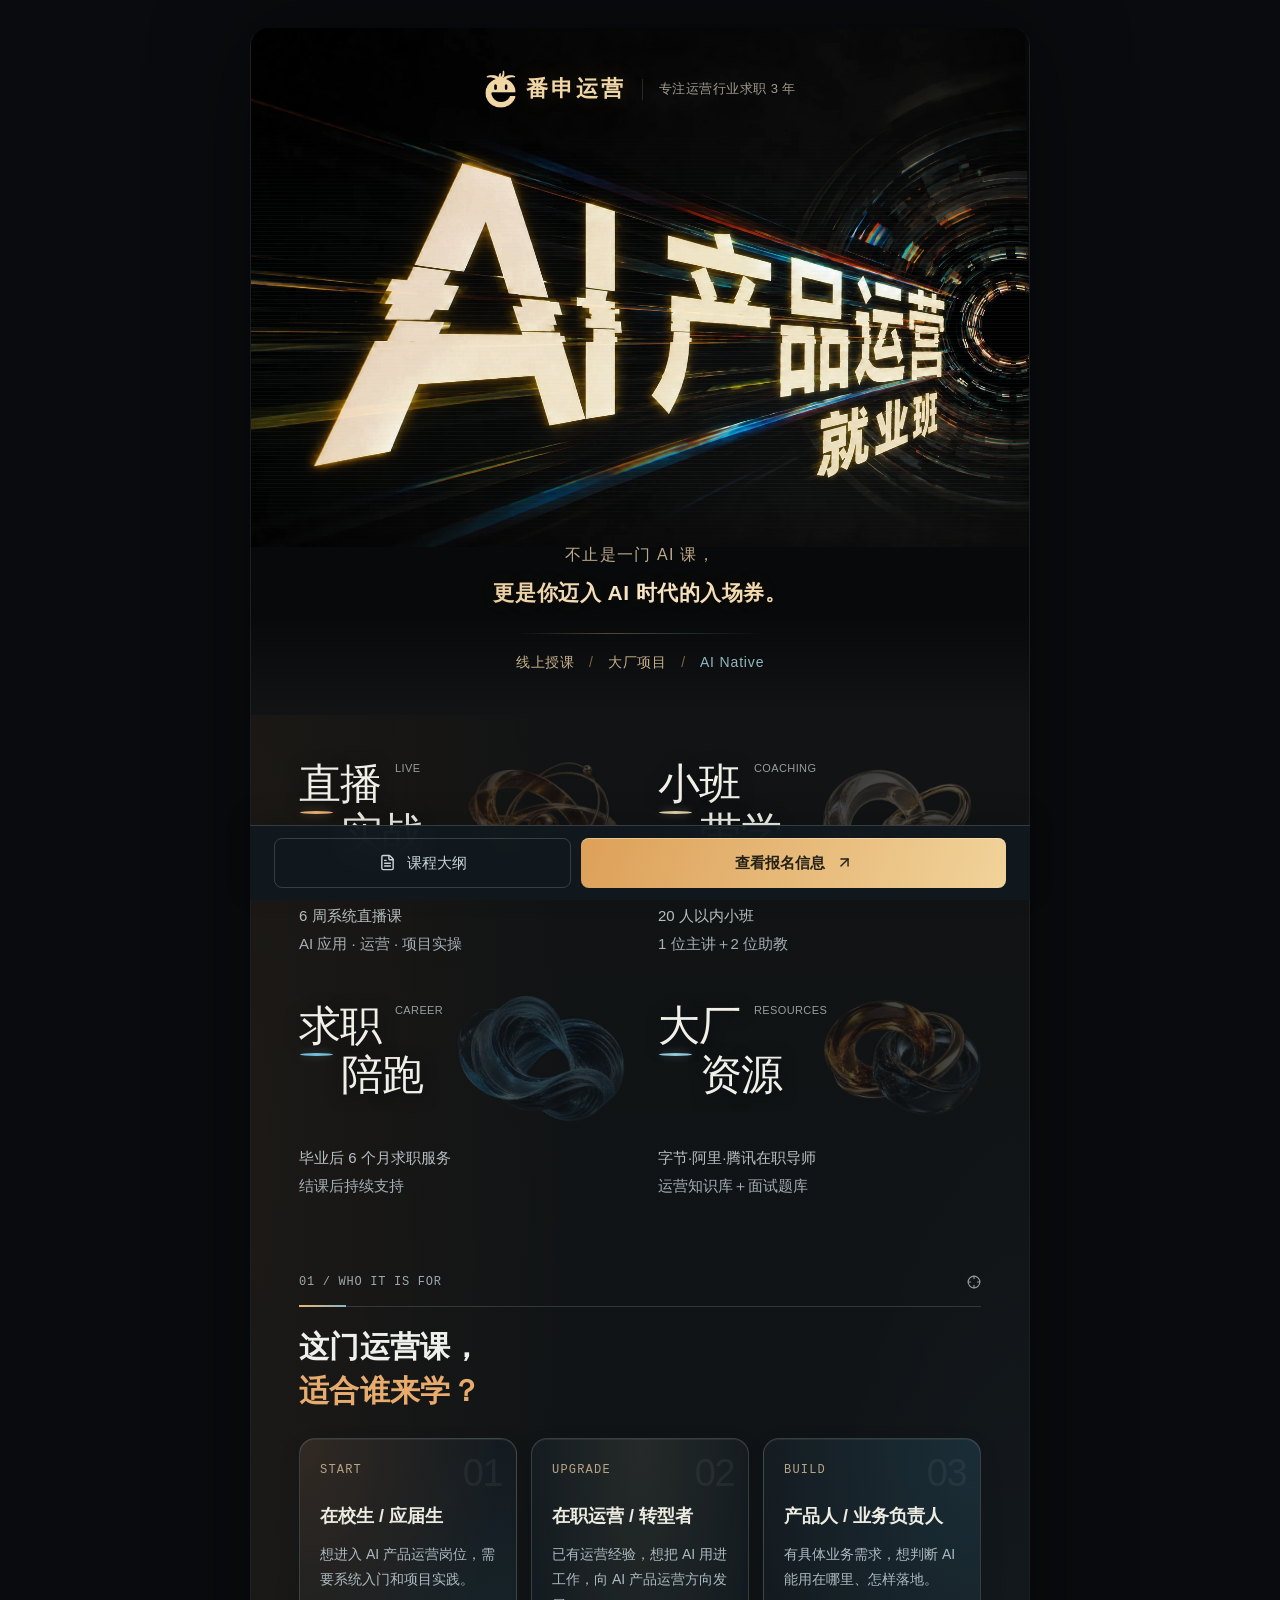
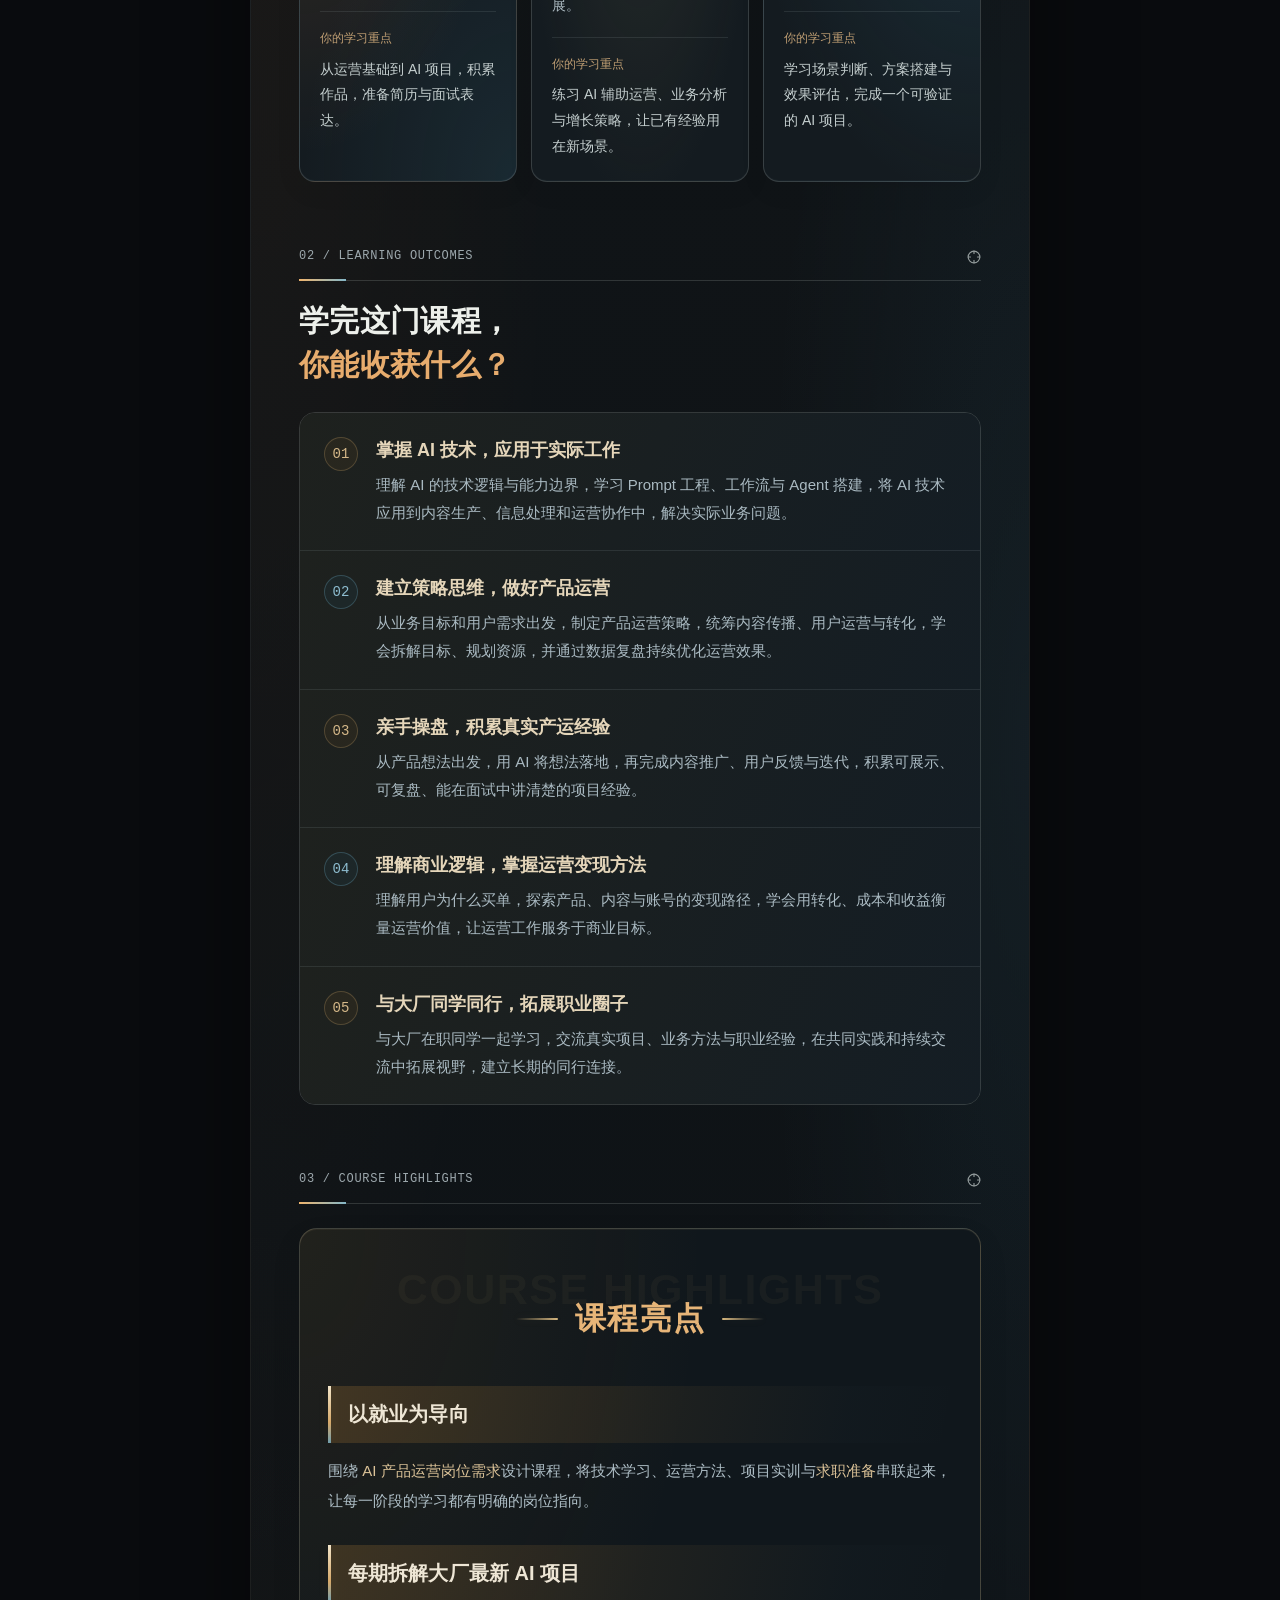
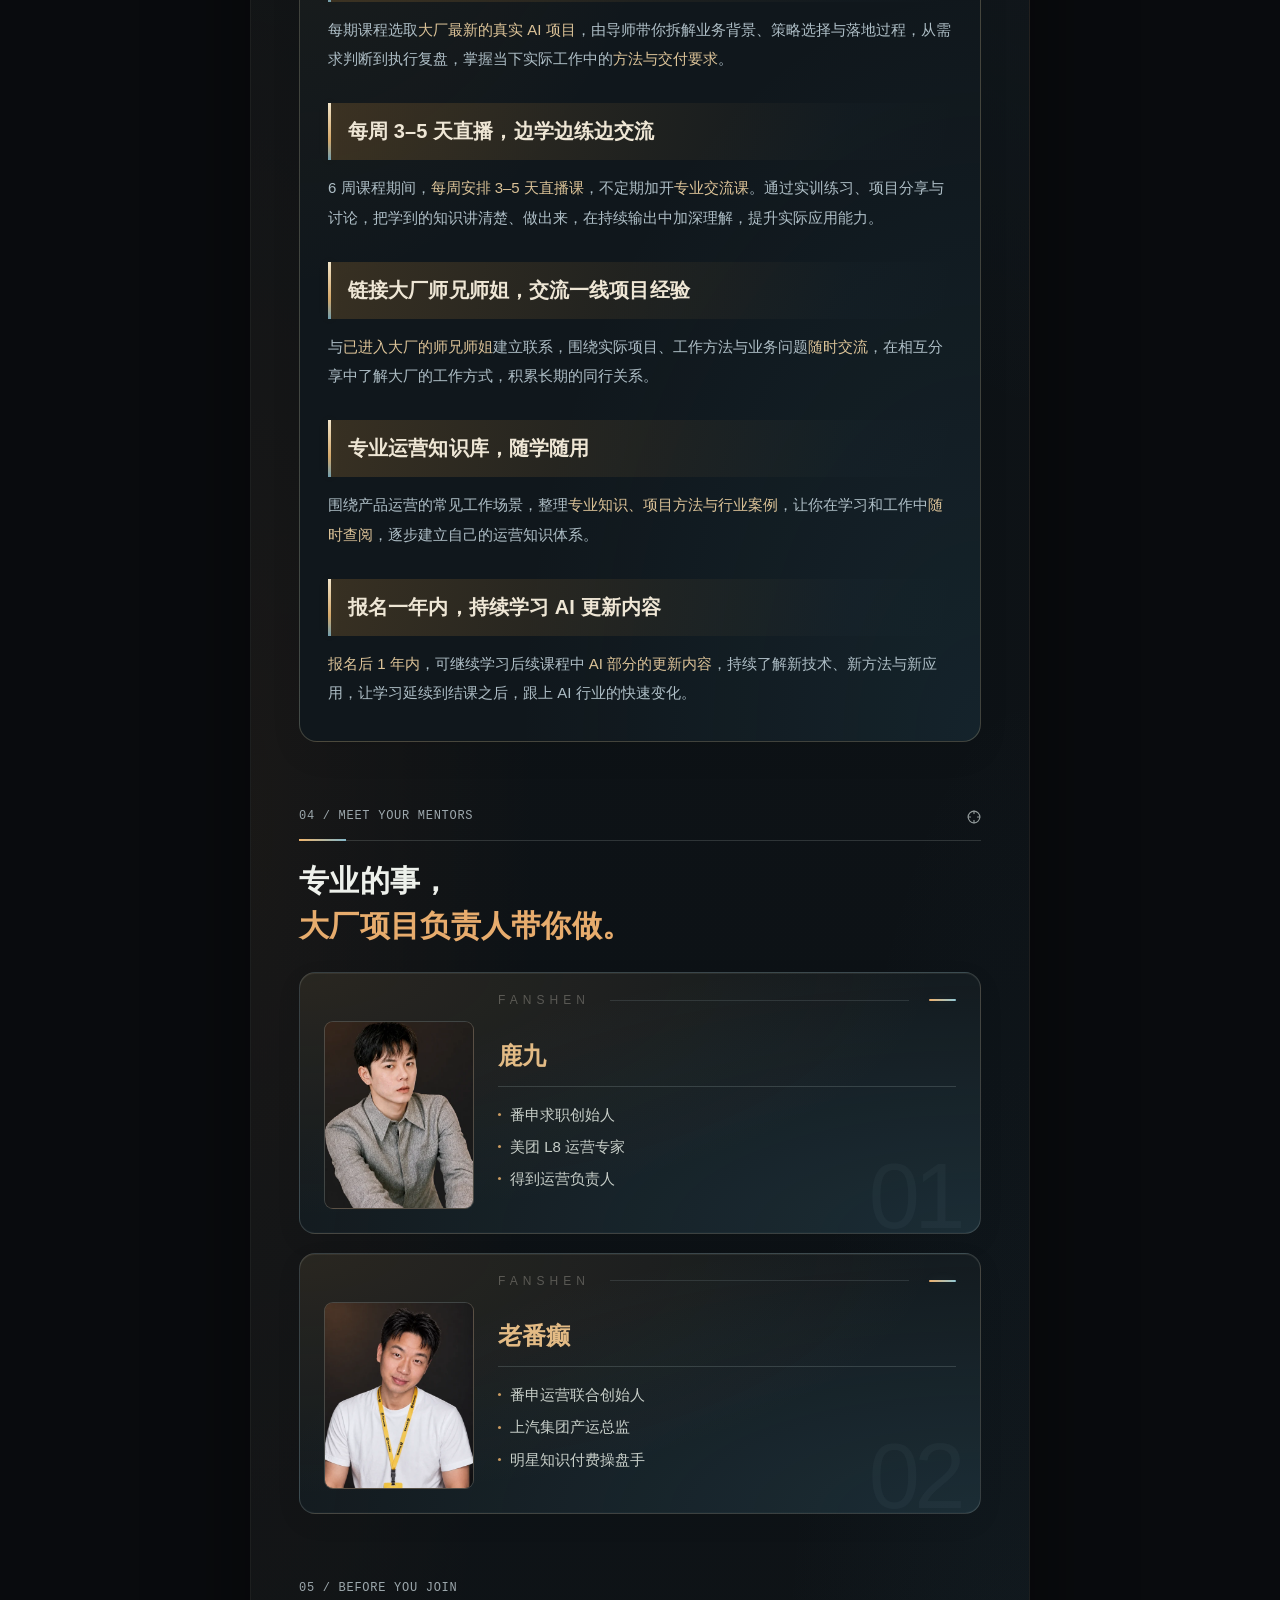
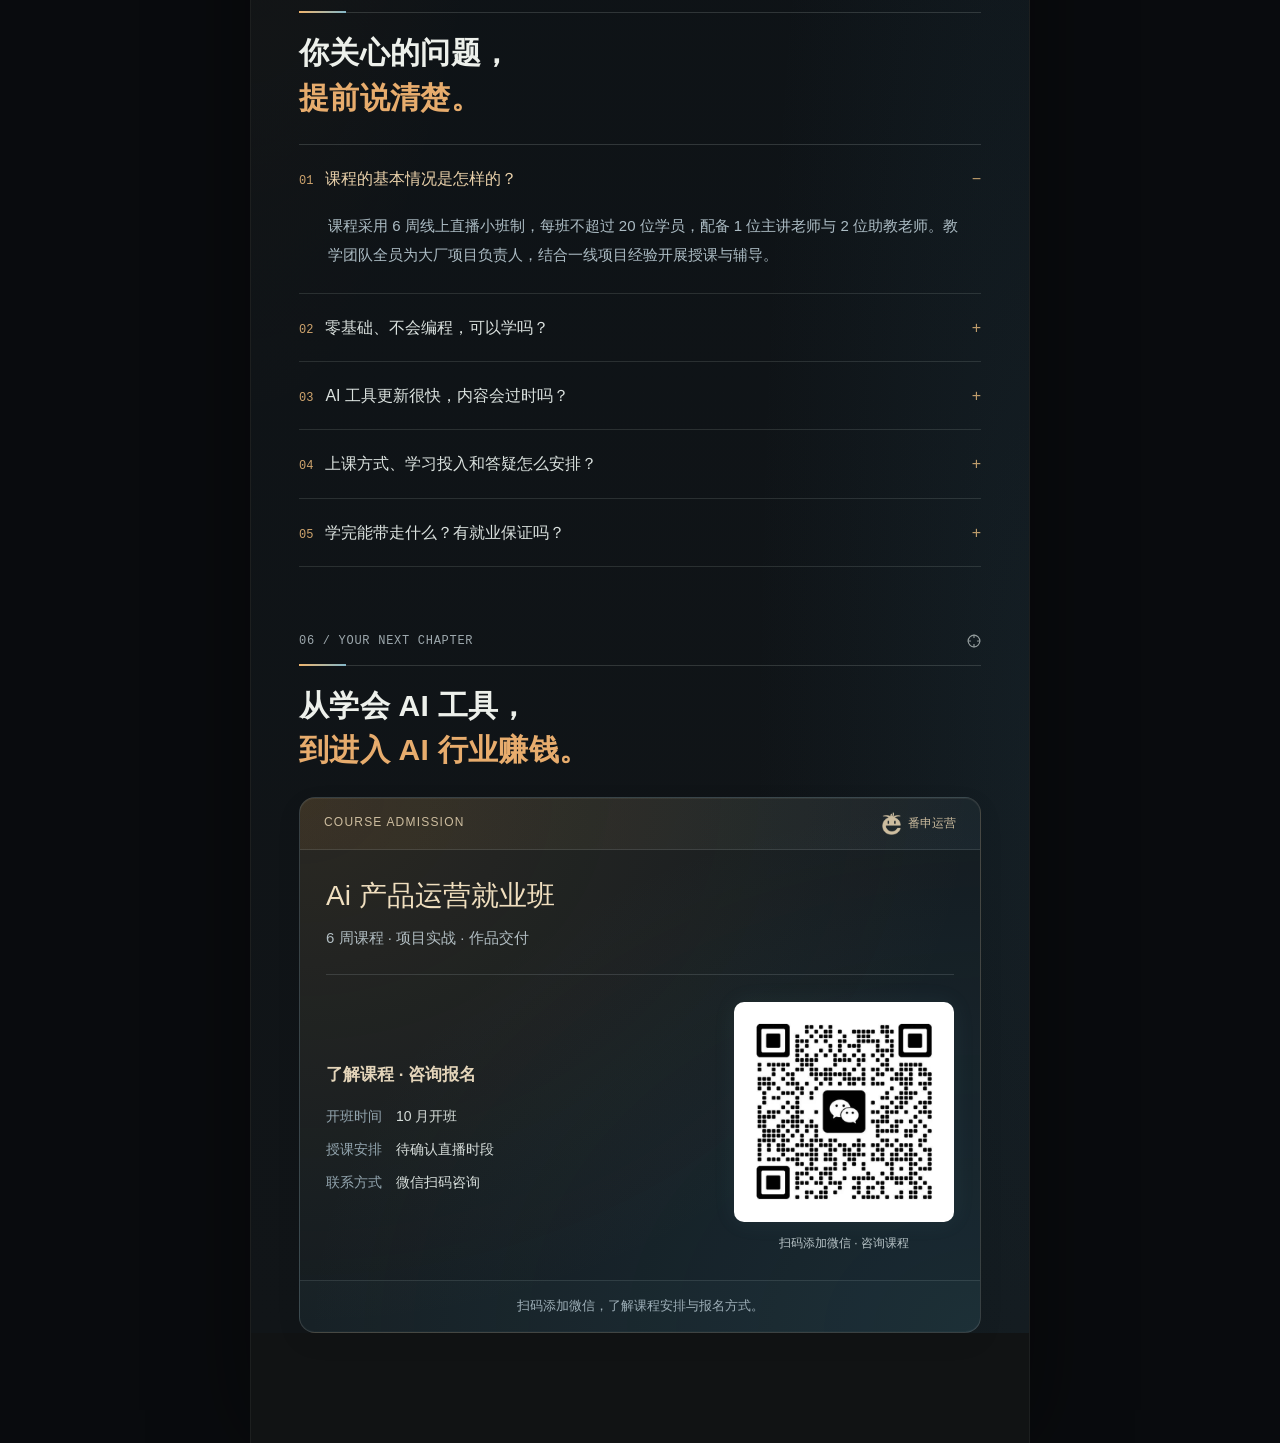
==== commit 8cfd7b10: "新增六项课程亮点并保持主站科技视觉" ====
--- a/index.html
+++ b/index.html
@@ -1,7 +1,25 @@
 <!DOCTYPE html><html lang="zh-CN" class="dark"><head><meta charset="UTF-8"><meta name="viewport" content="width=device-width,initial-scale=1,viewport-fit=cover"><title>Ai 产品运营就业班 · 番申运营</title><meta name="description" content="掌握 AI Native 思维，让 AI 成为解决问题的方式。"><link rel="preload" as="image" href="./hero-ai-product-operations-career.0550bcef70ce.webp" type="image/webp" fetchpriority="high"><style>/*! tailwindcss v4.2.1 | MIT License | https://tailwindcss.com */
 @layer properties{@supports (((-webkit-hyphens:none)) and (not (margin-trim:inline))) or ((-moz-orient:inline) and (not (color:rgb(from red r g b)))){:root,:host{--shimmer-angle:20deg}*,:before,:after{--tw-translate-x:0;--tw-translate-y:0;--tw-translate-z:0;--tw-rotate-x:initial;--tw-rotate-y:initial;--tw-rotate-z:initial;--tw-skew-x:initial;--tw-skew-y:initial;--tw-scroll-snap-strictness:proximity;--tw-space-x-reverse:0;--tw-border-style:solid;--tw-leading:initial;--tw-font-weight:initial;--tw-tracking:initial;--tw-ordinal:initial;--tw-slashed-zero:initial;--tw-numeric-figure:initial;--tw-numeric-spacing:initial;--tw-numeric-fraction:initial;--tw-shadow:0 0 #0000;--tw-shadow-color:initial;--tw-shadow-alpha:100%;--tw-inset-shadow:0 0 #0000;--tw-inset-shadow-color:initial;--tw-inset-shadow-alpha:100%;--tw-ring-color:initial;--tw-ring-shadow:0 0 #0000;--tw-inset-ring-color:initial;--tw-inset-ring-shadow:0 0 #0000;--tw-ring-inset:initial;--tw-ring-offset-width:0px;--tw-ring-offset-color:#fff;--tw-ring-offset-shadow:0 0 #0000;--tw-outline-style:solid;--tw-duration:initial;--tw-ease:initial;--tw-content:"";--tw-scale-x:1;--tw-scale-y:1;--tw-scale-z:1;--tw-blur:initial;--tw-brightness:initial;--tw-contrast:initial;--tw-grayscale:initial;--tw-hue-rotate:initial;--tw-invert:initial;--tw-opacity:initial;--tw-saturate:initial;--tw-sepia:initial;--tw-drop-shadow:initial;--tw-drop-shadow-color:initial;--tw-drop-shadow-alpha:100%;--tw-drop-shadow-size:initial;--tw-backdrop-blur:initial;--tw-backdrop-brightness:initial;--tw-backdrop-contrast:initial;--tw-backdrop-grayscale:initial;--tw-backdrop-hue-rotate:initial;--tw-backdrop-invert:initial;--tw-backdrop-opacity:initial;--tw-backdrop-saturate:initial;--tw-backdrop-sepia:initial;--tw-animation-delay:0s;--tw-animation-direction:normal;--tw-animation-duration:initial;--tw-animation-fill-mode:none;--tw-animation-iteration-count:1;--tw-enter-blur:0;--tw-enter-opacity:1;--tw-enter-rotate:0;--tw-enter-scale:1;--tw-enter-translate-x:0;--tw-enter-translate-y:0;--tw-exit-blur:0;--tw-exit-opacity:1;--tw-exit-rotate:0;--tw-exit-scale:1;--tw-exit-translate-x:0;--tw-exit-translate-y:0;--scroll-fade-t:0px;--scroll-fade-b:0px;--scroll-fade-s:0px;--scroll-fade-e:0px;--scroll-fade-mask:initial;--shimmer-image:initial;--shimmer-text-fill:initial}::backdrop{--tw-translate-x:0;--tw-translate-y:0;--tw-translate-z:0;--tw-rotate-x:initial;--tw-rotate-y:initial;--tw-rotate-z:initial;--tw-skew-x:initial;--tw-skew-y:initial;--tw-scroll-snap-strictness:proximity;--tw-space-x-reverse:0;--tw-border-style:solid;--tw-leading:initial;--tw-font-weight:initial;--tw-tracking:initial;--tw-ordinal:initial;--tw-slashed-zero:initial;--tw-numeric-figure:initial;--tw-numeric-spacing:initial;--tw-numeric-fraction:initial;--tw-shadow:0 0 #0000;--tw-shadow-color:initial;--tw-shadow-alpha:100%;--tw-inset-shadow:0 0 #0000;--tw-inset-shadow-color:initial;--tw-inset-shadow-alpha:100%;--tw-ring-color:initial;--tw-ring-shadow:0 0 #0000;--tw-inset-ring-color:initial;--tw-inset-ring-shadow:0 0 #0000;--tw-ring-inset:initial;--tw-ring-offset-width:0px;--tw-ring-offset-color:#fff;--tw-ring-offset-shadow:0 0 #0000;--tw-outline-style:solid;--tw-duration:initial;--tw-ease:initial;--tw-content:"";--tw-scale-x:1;--tw-scale-y:1;--tw-scale-z:1;--tw-blur:initial;--tw-brightness:initial;--tw-contrast:initial;--tw-grayscale:initial;--tw-hue-rotate:initial;--tw-invert:initial;--tw-opacity:initial;--tw-saturate:initial;--tw-sepia:initial;--tw-drop-shadow:initial;--tw-drop-shadow-color:initial;--tw-drop-shadow-alpha:100%;--tw-drop-shadow-size:initial;--tw-backdrop-blur:initial;--tw-backdrop-brightness:initial;--tw-backdrop-contrast:initial;--tw-backdrop-grayscale:initial;--tw-backdrop-hue-rotate:initial;--tw-backdrop-invert:initial;--tw-backdrop-opacity:initial;--tw-backdrop-saturate:initial;--tw-backdrop-sepia:initial;--tw-animation-delay:0s;--tw-animation-direction:normal;--tw-animation-duration:initial;--tw-animation-fill-mode:none;--tw-animation-iteration-count:1;--tw-enter-blur:0;--tw-enter-opacity:1;--tw-enter-rotate:0;--tw-enter-scale:1;--tw-enter-translate-x:0;--tw-enter-translate-y:0;--tw-exit-blur:0;--tw-exit-opacity:1;--tw-exit-rotate:0;--tw-exit-scale:1;--tw-exit-translate-x:0;--tw-exit-translate-y:0;--scroll-fade-t:0px;--scroll-fade-b:0px;--scroll-fade-s:0px;--scroll-fade-e:0px;--scroll-fade-mask:initial;--shimmer-image:initial;--shimmer-text-fill:initial}}}@layer theme{:root,:host{--font-mono:ui-monospace, SFMono-Regular, Menlo, Monaco, Consolas, "Liberation Mono", "Courier New", monospace;--color-black:#000;--color-white:#fff;--spacing:.25rem;--container-xs:20rem;--container-sm:24rem;--text-xs:.75rem;--text-xs--line-height:calc(1 / .75);--text-sm:.875rem;--text-sm--line-height:calc(1.25 / .875);--text-base:1rem;--text-base--line-height:calc(1.5 / 1);--font-weight-normal:400;--font-weight-medium:500;--tracking-tight:-.025em;--tracking-widest:.1em;--leading-tight:1.25;--leading-snug:1.375;--leading-normal:1.5;--leading-relaxed:1.625;--radius-sm:.25rem;--radius-md:.375rem;--radius-xl:.75rem;--radius-2xl:1rem;--radius-4xl:2rem;--ease-in-out:cubic-bezier(.4, 0, .2, 1);--animate-spin:spin 1s linear infinite;--animate-pulse:pulse 2s cubic-bezier(.4, 0, .6, 1) infinite;--blur-xs:4px;--aspect-video:16 / 9;--default-transition-duration:.15s;--default-transition-timing-function:cubic-bezier(.4, 0, .2, 1);--default-font-family:Arial,"PingFang SC","Microsoft YaHei",sans-serif;--default-mono-font-family:var(--font-mono);--color-border:var(--border)}}@layer base{*,:after,:before{box-sizing:border-box;border:0 solid;margin:0;padding:0}::backdrop{box-sizing:border-box;border:0 solid;margin:0;padding:0}::file-selector-button{box-sizing:border-box;border:0 solid;margin:0;padding:0}html,:host{-webkit-text-size-adjust:100%;tab-size:4;line-height:1.5;font-family:var(--default-font-family,ui-sans-serif, system-ui, sans-serif, "Apple Color Emoji", "Segoe UI Emoji", "Segoe UI Symbol", "Noto Color Emoji");font-feature-settings:var(--default-font-feature-settings,normal);font-variation-settings:var(--default-font-variation-settings,normal);-webkit-tap-highlight-color:transparent}hr{height:0;color:inherit;border-top-width:1px}abbr:where([title]){-webkit-text-decoration:underline dotted;text-decoration:underline dotted}h1,h2,h3,h4,h5,h6{font-size:inherit;font-weight:inherit}a{color:inherit;-webkit-text-decoration:inherit;-webkit-text-decoration:inherit;-webkit-text-decoration:inherit;-webkit-text-decoration:inherit;text-decoration:inherit}b,strong{font-weight:bolder}code,kbd,samp,pre{font-family:var(--default-mono-font-family,ui-monospace, SFMono-Regular, Menlo, Monaco, Consolas, "Liberation Mono", "Courier New", monospace);font-feature-settings:var(--default-mono-font-feature-settings,normal);font-variation-settings:var(--default-mono-font-variation-settings,normal);font-size:1em}small{font-size:80%}sub,sup{vertical-align:baseline;font-size:75%;line-height:0;position:relative}sub{bottom:-.25em}sup{top:-.5em}table{text-indent:0;border-color:inherit;border-collapse:collapse}:-moz-focusring{outline:auto}progress{vertical-align:baseline}summary{display:list-item}ol,ul,menu{list-style:none}img,svg,video,canvas,audio,iframe,embed,object{vertical-align:middle;display:block}img,video{max-width:100%;height:auto}button,input,select,optgroup,textarea{font:inherit;font-feature-settings:inherit;font-variation-settings:inherit;letter-spacing:inherit;color:inherit;opacity:1;background-color:#0000;border-radius:0}::file-selector-button{font:inherit;font-feature-settings:inherit;font-variation-settings:inherit;letter-spacing:inherit;color:inherit;opacity:1;background-color:#0000;border-radius:0}:where(select:is([multiple],[size])) optgroup{font-weight:bolder}:where(select:is([multiple],[size])) optgroup option{padding-inline-start:20px}::file-selector-button{margin-inline-end:4px}::placeholder{opacity:1}@supports (not ((-webkit-appearance:-apple-pay-button))) or (contain-intrinsic-size:1px){::placeholder{color:currentColor}@supports (color:color-mix(in lab, red, red)){::placeholder{color:color-mix(in oklab, currentcolor 50%, transparent)}}}textarea{resize:vertical}::-webkit-search-decoration{-webkit-appearance:none}::-webkit-date-and-time-value{min-height:1lh;text-align:inherit}::-webkit-datetime-edit{display:inline-flex}::-webkit-datetime-edit-fields-wrapper{padding:0}::-webkit-datetime-edit{padding-block:0}::-webkit-datetime-edit-year-field{padding-block:0}::-webkit-datetime-edit-month-field{padding-block:0}::-webkit-datetime-edit-day-field{padding-block:0}::-webkit-datetime-edit-hour-field{padding-block:0}::-webkit-datetime-edit-minute-field{padding-block:0}::-webkit-datetime-edit-second-field{padding-block:0}::-webkit-datetime-edit-millisecond-field{padding-block:0}::-webkit-datetime-edit-meridiem-field{padding-block:0}::-webkit-calendar-picker-indicator{line-height:1}:-moz-ui-invalid{box-shadow:none}button,input:where([type=button],[type=reset],[type=submit]){-webkit-appearance:button;appearance:button}::file-selector-button{-webkit-appearance:button;appearance:button}::-webkit-inner-spin-button{height:auto}::-webkit-outer-spin-button{height:auto}[hidden]:where(:not([hidden=until-found])){display:none!important}}@layer components;@layer utilities{.\@container\/card-header{container:card-header/inline-size}.\@container\/field-group{container:field-group/inline-size}.pointer-events-auto{pointer-events:auto}.pointer-events-none{pointer-events:none}.invisible{visibility:hidden}.visible{visibility:visible}.sr-only{clip-path:inset(50%);white-space:nowrap;border-width:0;width:1px;height:1px;margin:-1px;padding:0;position:absolute;overflow:hidden}.absolute{position:absolute}.fixed{position:fixed}.relative{position:relative}.static{position:static}.inset-0{inset:calc(var(--spacing) * 0)}.inset-x-0{inset-inline:calc(var(--spacing) * 0)}.inset-x-4{inset-inline:calc(var(--spacing) * 4)}.inset-y-0{inset-block:calc(var(--spacing) * 0)}.inset-s-1\/2{inset-inline-start:50%}.start{inset-inline-start:var(--spacing)}.end{inset-inline-end:var(--spacing)}.-top-12{top:calc(var(--spacing) * -12)}.top-0{top:calc(var(--spacing) * 0)}.top-1\.5{top:calc(var(--spacing) * 1.5)}.top-1\/2{top:50%}.top-1\/3{top:33.3333%}.top-2{top:calc(var(--spacing) * 2)}.top-3{top:calc(var(--spacing) * 3)}.top-3\.5{top:calc(var(--spacing) * 3.5)}.top-\[60\%\]{top:60%}.top-full{top:100%}.top-px{top:1px}.-right-12{right:calc(var(--spacing) * -12)}.right-0{right:calc(var(--spacing) * 0)}.right-1{right:calc(var(--spacing) * 1)}.right-2{right:calc(var(--spacing) * 2)}.right-2\.5{right:calc(var(--spacing) * 2.5)}.right-3{right:calc(var(--spacing) * 3)}.-bottom-12{bottom:calc(var(--spacing) * -12)}.bottom-0{bottom:calc(var(--spacing) * 0)}.bottom-4{bottom:calc(var(--spacing) * 4)}.-left-12{left:calc(var(--spacing) * -12)}.left-1\.5{left:calc(var(--spacing) * 1.5)}.left-1\/2{left:50%}.left-3{left:calc(var(--spacing) * 3)}.isolate{isolation:isolate}.z-0{z-index:0}.z-1{z-index:1}.z-10{z-index:10}.z-20{z-index:20}.z-50{z-index:50}.z-\[calc\(1000-var\(--toast-index\)\)\]{z-index:calc(1000 - var(--toast-index))}.order-first{order:-9999}.order-last{order:9999}.col-start-2{grid-column-start:2}.row-span-2{grid-row:span 2/span 2}.row-start-1{grid-row-start:1}.m-\(--drawer-inset\,0px\){margin:var(--drawer-inset,0px)}.-mx-1{margin-inline:calc(var(--spacing) * -1)}.-mx-4{margin-inline:calc(var(--spacing) * -4)}.mx-2{margin-inline:calc(var(--spacing) * 2)}.mx-3\.5{margin-inline:calc(var(--spacing) * 3.5)}.mx-auto{margin-inline:auto}.-my-2{margin-block:calc(var(--spacing) * -2)}.my-0\.5{margin-block:calc(var(--spacing) * .5)}.my-1{margin-block:calc(var(--spacing) * 1)}.my-2{margin-block:calc(var(--spacing) * 2)}.my-auto{margin-block:auto}.-mt-4{margin-top:calc(var(--spacing) * -4)}.mt-0\.5{margin-top:calc(var(--spacing) * .5)}.mt-2{margin-top:calc(var(--spacing) * 2)}.mt-4{margin-top:calc(var(--spacing) * 4)}.mt-auto{margin-top:auto}.-mb-4{margin-bottom:calc(var(--spacing) * -4)}.mb-1\.5{margin-bottom:calc(var(--spacing) * 1.5)}.mb-2{margin-bottom:calc(var(--spacing) * 2)}.-ml-1{margin-left:calc(var(--spacing) * -1)}.-ml-4{margin-left:calc(var(--spacing) * -4)}.ml-1{margin-left:calc(var(--spacing) * 1)}.ml-4{margin-left:calc(var(--spacing) * 4)}.ml-auto{margin-left:auto}.line-clamp-1{-webkit-line-clamp:1;-webkit-box-orient:vertical;display:-webkit-box;overflow:hidden}.line-clamp-2{-webkit-line-clamp:2;-webkit-box-orient:vertical;display:-webkit-box;overflow:hidden}.no-scrollbar{-ms-overflow-style:none;scrollbar-width:none}.no-scrollbar::-webkit-scrollbar{display:none}.block{display:block}.flex{display:flex}.grid{display:grid}.hidden{display:none}.inline-flex{display:inline-flex}.table{display:table}.table-caption{display:table-caption}.table-cell{display:table-cell}.table-row{display:table-row}.field-sizing-content{field-sizing:content}.aspect-\(--ratio\){aspect-ratio:var(--ratio)}.aspect-square{aspect-ratio:1}.aspect-video{aspect-ratio:var(--aspect-video)}.size-\(--cell-size\){width:var(--cell-size);height:var(--cell-size)}.size-2{width:calc(var(--spacing) * 2);height:calc(var(--spacing) * 2)}.size-2\.5{width:calc(var(--spacing) * 2.5);height:calc(var(--spacing) * 2.5)}.size-3{width:calc(var(--spacing) * 3);height:calc(var(--spacing) * 3)}.size-4{width:calc(var(--spacing) * 4);height:calc(var(--spacing) * 4)}.size-5{width:calc(var(--spacing) * 5);height:calc(var(--spacing) * 5)}.size-6{width:calc(var(--spacing) * 6);height:calc(var(--spacing) * 6)}.size-7{width:calc(var(--spacing) * 7);height:calc(var(--spacing) * 7)}.size-8{width:calc(var(--spacing) * 8);height:calc(var(--spacing) * 8)}.size-9{width:calc(var(--spacing) * 9);height:calc(var(--spacing) * 9)}.size-10{width:calc(var(--spacing) * 10);height:calc(var(--spacing) * 10)}.size-auto{width:auto;height:auto}.size-full{width:100%;height:100%}.h-\(--accordion-panel-height\){height:var(--accordion-panel-height)}.h-\(--cell-size\){height:var(--cell-size)}.h-\(--drawer-content-height\){height:var(--drawer-content-height)}.h-\(--height\){height:var(--height)}.h-\(--popup-height\){height:var(--popup-height)}.h-\(--positioner-height\){height:var(--positioner-height)}.h-1{height:calc(var(--spacing) * 1)}.h-1\.5{height:calc(var(--spacing) * 1.5)}.h-2{height:calc(var(--spacing) * 2)}.h-2\.5{height:calc(var(--spacing) * 2.5)}.h-4{height:calc(var(--spacing) * 4)}.h-5{height:calc(var(--spacing) * 5)}.h-6{height:calc(var(--spacing) * 6)}.h-7{height:calc(var(--spacing) * 7)}.h-8{height:calc(var(--spacing) * 8)}.h-8\!{height:calc(var(--spacing) * 8)!important}.h-9{height:calc(var(--spacing) * 9)}.h-10{height:calc(var(--spacing) * 10)}.h-12{height:calc(var(--spacing) * 12)}.h-\[calc\(--spacing\(5\.25\)\)\]{height:calc(calc(var(--spacing) * 5.25))}.h-\[calc\(100\%-1px\)\]{height:calc(100% - 1px)}.h-auto{height:auto}.h-full{height:100%}.h-max{height:max-content}.h-px{height:1px}.h-svh{height:100svh}.max-h-\(--available-height\){max-height:var(--available-height)}.max-h-\(--drawer-content-max-height\,none\){max-height:var(--drawer-content-max-height,none)}.max-h-72{max-height:calc(var(--spacing) * 72)}.max-h-\[min\(calc\(--spacing\(72\)---spacing\(9\)\)\,calc\(var\(--available-height\)---spacing\(9\)\)\)\]{max-height:min(calc(calc(var(--spacing) * 72) - calc(var(--spacing) * 9)), calc(var(--available-height) - calc(var(--spacing) * 9)))}.min-h-0{min-height:calc(var(--spacing) * 0)}.min-h-4{min-height:calc(var(--spacing) * 4)}.min-h-8{min-height:calc(var(--spacing) * 8)}.min-h-16{min-height:calc(var(--spacing) * 16)}.min-h-dvh{min-height:100dvh}.min-h-full{min-height:100%}.min-h-svh{min-height:100svh}.w-\(--anchor-width\){width:var(--anchor-width)}.w-\(--cell-size\){width:var(--cell-size)}.w-\(--drawer-content-width\,auto\){width:var(--drawer-content-width,auto)}.w-\(--popup-width\){width:var(--popup-width)}.w-\(--positioner-width\){width:var(--positioner-width)}.w-\(--sidebar-width\){width:var(--sidebar-width)}.w-0{width:calc(var(--spacing) * 0)}.w-1{width:calc(var(--spacing) * 1)}.w-2{width:calc(var(--spacing) * 2)}.w-2\.5{width:calc(var(--spacing) * 2.5)}.w-4{width:calc(var(--spacing) * 4)}.w-5{width:calc(var(--spacing) * 5)}.w-10{width:calc(var(--spacing) * 10)}.w-24{width:calc(var(--spacing) * 24)}.w-64{width:calc(var(--spacing) * 64)}.w-72{width:calc(var(--spacing) * 72)}.w-auto{width:auto}.w-fit{width:fit-content}.w-full{width:100%}.w-max{width:max-content}.w-px{width:1px}.max-w-\(--available-width\){max-width:var(--available-width)}.max-w-\(--skeleton-width\){max-width:var(--skeleton-width)}.max-w-\[80\%\]{max-width:80%}.max-w-\[calc\(100\%-2rem\)\]{max-width:calc(100% - 2rem)}.max-w-full{max-width:100%}.max-w-max{max-width:max-content}.max-w-sm{max-width:var(--container-sm)}.max-w-xs{max-width:var(--container-xs)}.min-w-\(--cell-size\){min-width:var(--cell-size)}.min-w-0{min-width:calc(var(--spacing) * 0)}.min-w-5{min-width:calc(var(--spacing) * 5)}.min-w-7{min-width:calc(var(--spacing) * 7)}.min-w-8{min-width:calc(var(--spacing) * 8)}.min-w-9{min-width:calc(var(--spacing) * 9)}.min-w-16{min-width:calc(var(--spacing) * 16)}.min-w-32{min-width:calc(var(--spacing) * 32)}.min-w-36{min-width:calc(var(--spacing) * 36)}.min-w-40{min-width:calc(var(--spacing) * 40)}.min-w-\[96px\]{min-width:96px}.min-w-\[calc\(var\(--anchor-width\)\+--spacing\(7\)\)\]{min-width:calc(var(--anchor-width) + calc(var(--spacing) * 7))}.flex-1{flex:1}.shrink-0{flex-shrink:0}.grow{flex-grow:1}.grow-0{flex-grow:0}.basis-full{flex-basis:100%}.caption-bottom{caption-side:bottom}.border-collapse{border-collapse:collapse}.origin-\(--transform-origin\){transform-origin:var(--transform-origin)}.origin-bottom{transform-origin:bottom}.-translate-x-1\/2{--tw-translate-x:calc(calc(1 / 2 * 100%) * -1);translate:var(--tw-translate-x) var(--tw-translate-y)}.-translate-x-px{--tw-translate-x:-1px;translate:var(--tw-translate-x) var(--tw-translate-y)}.translate-x-px{--tw-translate-x:1px;translate:var(--tw-translate-x) var(--tw-translate-y)}.-translate-y-1\/2{--tw-translate-y:calc(calc(1 / 2 * 100%) * -1);translate:var(--tw-translate-x) var(--tw-translate-y)}.-translate-y-3\/4{--tw-translate-y:calc(calc(3 / 4 * 100%) * -1);translate:var(--tw-translate-x) var(--tw-translate-y)}.translate-y-0{--tw-translate-y:calc(var(--spacing) * 0);translate:var(--tw-translate-x) var(--tw-translate-y)}.translate-y-3\/4{--tw-translate-y:calc(3 / 4 * 100%);translate:var(--tw-translate-x) var(--tw-translate-y)}.translate-y-\[calc\(-50\%-2px\)\]{--tw-translate-y:calc(-50% - 2px);translate:var(--tw-translate-x) var(--tw-translate-y)}.rotate-45{rotate:45deg}.rotate-90{rotate:90deg}.\[transform\:translateX\(var\(--toast-swipe-movement-x\)\)_translateY\(calc\(var\(--toast-swipe-movement-y\)-\(var\(--toast-index\)\*var\(--peek\)\)-\(var\(--shrink\)\*var\(--height\)\)\)\)_scale\(var\(--scale\)\)\]{transform:translateX(var(--toast-swipe-movement-x)) translateY(calc(var(--toast-swipe-movement-y) - (var(--toast-index) * var(--peek)) - (var(--shrink) * var(--height)))) scale(var(--scale))}.transform-\[translate3d\(var\(--translate-x\,0px\)\,var\(--translate-y\,0px\)\,0\)_scale\(var\(--stack-scale\)\)\]{transform:translate3d(var(--translate-x,0px),var(--translate-y,0px),0) scale(var(--stack-scale))}.scroll-fade-x{--_scroll-fade-size-s:var(--scroll-fade-s-size,var(--scroll-fade-size,min(12%, calc(var(--spacing) * 10))));--_scroll-fade-size-e:var(--scroll-fade-e-size,var(--scroll-fade-size,min(12%, calc(var(--spacing) * 10))));--scroll-fade-inline:linear-gradient(to right, transparent 0, #000 var(--scroll-fade-s,0px), #000 calc(100% - var(--scroll-fade-e,0px)), transparent 100%)}.scroll-fade-x:where([dir=rtl],[dir=rtl] *){--scroll-fade-inline:linear-gradient(to left, transparent 0, #000 var(--scroll-fade-s,0px), #000 calc(100% - var(--scroll-fade-e,0px)), transparent 100%)}.scroll-fade-x{-webkit-mask-image:var(--scroll-fade-mask,var(--scroll-fade-inline));-webkit-mask-image:var(--scroll-fade-mask,var(--scroll-fade-inline));-webkit-mask-image:var(--scroll-fade-mask,var(--scroll-fade-inline));-webkit-mask-image:var(--scroll-fade-mask,var(--scroll-fade-inline));mask-image:var(--scroll-fade-mask,var(--scroll-fade-inline));-webkit-mask-composite:source-in;-webkit-mask-composite:source-in;-webkit-mask-composite:source-in;-webkit-mask-repeat:no-repeat;mask-repeat:no-repeat;-webkit-mask-composite:source-in;mask-composite:intersect}@supports (animation-timeline:scroll()){.scroll-fade-x{animation:1ms ease-in-out scroll-fade-reveal-s,1ms ease-in-out scroll-fade-reveal-e;animation-timeline:scroll(self inline),scroll(self inline);animation-range:0 var(--scroll-fade-reveal,calc(var(--spacing) * 24)), calc(100% - var(--scroll-fade-reveal,calc(var(--spacing) * 24))) 100%;animation-fill-mode:both}}@supports not (animation-timeline:scroll()){.scroll-fade-x{--scroll-fade-s:var(--_scroll-fade-size-s);--scroll-fade-e:var(--_scroll-fade-size-e)}}.scroll-fade-b{--_scroll-fade-size-b:var(--scroll-fade-b-size,var(--scroll-fade-size,min(12%, calc(var(--spacing) * 10))));--scroll-fade-mask:linear-gradient(to bottom, #000 0, #000 calc(100% - var(--scroll-fade-b,0px)), transparent 100%);-webkit-mask-image:var(--scroll-fade-mask);-webkit-mask-image:var(--scroll-fade-mask);-webkit-mask-image:var(--scroll-fade-mask);-webkit-mask-image:var(--scroll-fade-mask);mask-image:var(--scroll-fade-mask);-webkit-mask-composite:source-in;-webkit-mask-composite:source-in;-webkit-mask-composite:source-in;-webkit-mask-repeat:no-repeat;mask-repeat:no-repeat;-webkit-mask-composite:source-in;mask-composite:intersect}@supports (animation-timeline:scroll()){.scroll-fade-b{animation:1ms ease-in-out scroll-fade-reveal-b;animation-timeline:scroll(self y);animation-range:calc(100% - var(--scroll-fade-reveal,calc(var(--spacing) * 24))) 100%;animation-fill-mode:both}}@supports not (animation-timeline:scroll()){.scroll-fade-b{--scroll-fade-b:var(--_scroll-fade-size-b)}}.animate-caret-blink{animation:1.25s ease-out infinite caret-blink}.animate-pulse{animation:var(--animate-pulse)}.animate-spin{animation:var(--animate-spin)}.cursor-default{cursor:default}.cursor-grab{cursor:grab}.cursor-text{cursor:text}.touch-manipulation{touch-action:manipulation}.touch-none{touch-action:none}.resize-none{resize:none}.snap-x{scroll-snap-type:x var(--tw-scroll-snap-strictness)}.snap-mandatory{--tw-scroll-snap-strictness:mandatory}.scroll-my-1{scroll-margin-block:calc(var(--spacing) * 1)}.scroll-px-1{scroll-padding-inline:calc(var(--spacing) * 1)}.scroll-py-1{scroll-padding-block:calc(var(--spacing) * 1)}.list-disc{list-style-type:disc}.list-none{list-style-type:none}.appearance-none{-webkit-appearance:none;appearance:none}.auto-rows-min{grid-auto-rows:min-content}.grid-rows-\[auto_1fr\]{grid-template-rows:auto 1fr}.flex-col{flex-direction:column}.flex-col-reverse{flex-direction:column-reverse}.flex-row{flex-direction:row}.flex-wrap{flex-wrap:wrap}.place-content-center{place-content:center}.place-items-center{place-items:center}.items-center{align-items:center}.items-end{align-items:flex-end}.items-start{align-items:flex-start}.items-stretch{align-items:stretch}.justify-between{justify-content:space-between}.justify-center{justify-content:center}.justify-start{justify-content:flex-start}.gap-\(--card-spacing\){gap:var(--card-spacing)}.gap-0{gap:calc(var(--spacing) * 0)}.gap-0\.5{gap:calc(var(--spacing) * .5)}.gap-1{gap:calc(var(--spacing) * 1)}.gap-1\.5{gap:calc(var(--spacing) * 1.5)}.gap-2{gap:calc(var(--spacing) * 2)}.gap-2\.5{gap:calc(var(--spacing) * 2.5)}.gap-3{gap:calc(var(--spacing) * 3)}.gap-4{gap:calc(var(--spacing) * 4)}.gap-5{gap:calc(var(--spacing) * 5)}.gap-6{gap:calc(var(--spacing) * 6)}.gap-\[--spacing\(var\(--gap\)\)\]{gap:calc(var(--spacing) * var(--gap))}:where(.-space-x-2>:not(:last-child)){--tw-space-x-reverse:0;margin-inline-start:calc(calc(var(--spacing) * -2) * var(--tw-space-x-reverse));margin-inline-end:calc(calc(var(--spacing) * -2) * calc(1 - var(--tw-space-x-reverse)))}.self-end{align-self:flex-end}.self-start{align-self:flex-start}.self-stretch{align-self:stretch}.justify-self-end{justify-self:flex-end}.truncate{text-overflow:ellipsis;white-space:nowrap;overflow:hidden}.overflow-auto{overflow:auto}.overflow-hidden{overflow:hidden}.overflow-x-auto{overflow-x:auto}.overflow-x-hidden{overflow-x:hidden}.overflow-y-auto{overflow-y:auto}.overscroll-contain{overscroll-behavior:contain}.overscroll-x-contain{overscroll-behavior-x:contain}.rounded-\(--cell-radius\){border-radius:var(--cell-radius)}.rounded-2xl{border-radius:var(--radius-2xl)}.rounded-4xl{border-radius:var(--radius-4xl)}.rounded-\[2px\]{border-radius:2px}.rounded-\[4px\]{border-radius:4px}.rounded-\[calc\(var\(--radius\)-3px\)\]{border-radius:calc(var(--radius) - 3px)}.rounded-\[inherit\]{border-radius:inherit}.rounded-\[min\(var\(--radius-md\)\,10px\)\]{border-radius:min(var(--radius-md), 10px)}.rounded-\[min\(var\(--radius-md\)\,12px\)\]{border-radius:min(var(--radius-md), 12px)}.rounded-full{border-radius:2147483647px}.rounded-lg{border-radius:16px}.rounded-lg\!{border-radius:16px!important}.rounded-md{border-radius:var(--radius-md)}.rounded-none{border-radius:0}.rounded-sm{border-radius:var(--radius-sm)}.rounded-xl{border-radius:var(--radius-xl)}.rounded-xl\!{border-radius:var(--radius-xl)!important}.rounded-t-xl{border-top-left-radius:var(--radius-xl);border-top-right-radius:var(--radius-xl)}.rounded-l-\(--cell-radius\){border-top-left-radius:var(--cell-radius);border-bottom-left-radius:var(--cell-radius)}.rounded-tl-sm{border-top-left-radius:var(--radius-sm)}.rounded-r-\(--cell-radius\){border-top-right-radius:var(--cell-radius);border-bottom-right-radius:var(--cell-radius)}.rounded-b-xl{border-bottom-right-radius:var(--radius-xl);border-bottom-left-radius:var(--radius-xl)}.border{border-style:var(--tw-border-style);border-width:1px}.border-0{border-style:var(--tw-border-style);border-width:0}.border-\[1\.5px\]{border-style:var(--tw-border-style);border-width:1.5px}.border-y{border-block-style:var(--tw-border-style);border-block-width:1px}.border-t{border-top-style:var(--tw-border-style);border-top-width:1px}.border-r{border-right-style:var(--tw-border-style);border-right-width:1px}.border-b{border-bottom-style:var(--tw-border-style);border-bottom-width:1px}.border-l{border-left-style:var(--tw-border-style);border-left-width:1px}.border-dashed{--tw-border-style:dashed;border-style:dashed}.border-none{--tw-border-style:none;border-style:none}.border-\(--color-border\){border-color:var(--color-border)}.border-border,.border-border\/50{border-color:var(--border)}@supports (color:color-mix(in lab, red, red)){.border-border\/50{border-color:color-mix(in oklab, var(--border) 50%, transparent)}}.border-ring{border-color:#eea356}.border-transparent{border-color:#0000}.bg-\(--color-bg\){background-color:var(--color-bg)}.bg-\[Canvas\]{background-color:canvas}.bg-background{background-color:var(--background)}.bg-black\/10{background-color:#0000001a}@supports (color:color-mix(in lab, red, red)){.bg-black\/10{background-color:color-mix(in oklab, var(--color-black) 10%, transparent)}}.bg-border{background-color:var(--border)}.bg-card{background-color:var(--card)}.bg-foreground{background-color:var(--foreground)}.bg-muted,.bg-muted\/50{background-color:var(--muted)}@supports (color:color-mix(in lab, red, red)){.bg-muted\/50{background-color:color-mix(in oklab, var(--muted) 50%, transparent)}}.bg-primary{background-color:var(--primary)}.bg-primary-foreground{background-color:#0b0c0d}.bg-transparent{background-color:#0000}.bg-white{background-color:var(--color-white)}.bg-clip-padding{background-clip:padding-box}.fill-foreground{fill:var(--foreground)}.object-cover{object-fit:cover}.p-\(--card-spacing\){padding:var(--card-spacing)}.p-0{padding:calc(var(--spacing) * 0)}.p-1{padding:calc(var(--spacing) * 1)}.p-2{padding:calc(var(--spacing) * 2)}.p-2\.5{padding:calc(var(--spacing) * 2.5)}.p-4{padding:calc(var(--spacing) * 4)}.p-6{padding:calc(var(--spacing) * 6)}.p-\[3px\]{padding:3px}.p-px{padding:1px}.px-\(--card-spacing\){padding-inline:var(--card-spacing)}.px-\(--cell-size\){padding-inline:var(--cell-size)}.px-1{padding-inline:calc(var(--spacing) * 1)}.px-1\.5{padding-inline:calc(var(--spacing) * 1.5)}.px-2{padding-inline:calc(var(--spacing) * 2)}.px-2\.5{padding-inline:calc(var(--spacing) * 2.5)}.px-3{padding-inline:calc(var(--spacing) * 3)}.py-\(--card-spacing\){padding-block:var(--card-spacing)}.py-0\.5{padding-block:calc(var(--spacing) * .5)}.py-1{padding-block:calc(var(--spacing) * 1)}.py-1\.5{padding-block:calc(var(--spacing) * 1.5)}.py-2{padding-block:calc(var(--spacing) * 2)}.py-2\.5{padding-block:calc(var(--spacing) * 2.5)}.py-6{padding-block:calc(var(--spacing) * 6)}.py-\[2px\]{padding-block:2px}.pt-0{padding-top:calc(var(--spacing) * 0)}.pt-2{padding-top:calc(var(--spacing) * 2)}.pt-3{padding-top:calc(var(--spacing) * 3)}.pt-4{padding-top:calc(var(--spacing) * 4)}.pr-1\.5{padding-right:calc(var(--spacing) * 1.5)}.pr-1\.5\!{padding-right:calc(var(--spacing) * 1.5)!important}.pr-2{padding-right:calc(var(--spacing) * 2)}.pr-8{padding-right:calc(var(--spacing) * 8)}.pb-0{padding-bottom:calc(var(--spacing) * 0)}.pb-2{padding-bottom:calc(var(--spacing) * 2)}.pb-2\.5{padding-bottom:calc(var(--spacing) * 2.5)}.pb-3{padding-bottom:calc(var(--spacing) * 3)}.pl-1\.5{padding-left:calc(var(--spacing) * 1.5)}.pl-1\.5\!{padding-left:calc(var(--spacing) * 1.5)!important}.pl-2{padding-left:calc(var(--spacing) * 2)}.pl-2\.5{padding-left:calc(var(--spacing) * 2.5)}.pl-4{padding-left:calc(var(--spacing) * 4)}.pl-7{padding-left:calc(var(--spacing) * 7)}.text-center{text-align:center}.text-left{text-align:left}.align-middle{vertical-align:middle}.font-mono{font-family:var(--font-mono)}.font-sans{font-family:Arial,PingFang SC,Microsoft YaHei,sans-serif}.text-base{font-size:var(--text-base);line-height:var(--tw-leading,var(--text-base--line-height))}.text-sm{font-size:var(--text-sm);line-height:var(--tw-leading,var(--text-sm--line-height))}.text-sm\/relaxed{font-size:var(--text-sm);line-height:var(--leading-relaxed)}.text-xs{font-size:var(--text-xs);line-height:var(--tw-leading,var(--text-xs--line-height))}.text-\[0\.8rem\]{font-size:.8rem}.leading-none{--tw-leading:1;line-height:1}.leading-normal{--tw-leading:var(--leading-normal);line-height:var(--leading-normal)}.leading-relaxed{--tw-leading:var(--leading-relaxed);line-height:var(--leading-relaxed)}.leading-snug{--tw-leading:var(--leading-snug);line-height:var(--leading-snug)}.leading-tight{--tw-leading:var(--leading-tight);line-height:var(--leading-tight)}.font-medium{--tw-font-weight:var(--font-weight-medium);font-weight:var(--font-weight-medium)}.font-normal{--tw-font-weight:var(--font-weight-normal);font-weight:var(--font-weight-normal)}.tracking-tight{--tw-tracking:var(--tracking-tight);letter-spacing:var(--tracking-tight)}.tracking-widest{--tw-tracking:var(--tracking-widest);letter-spacing:var(--tracking-widest)}.text-balance{text-wrap:balance}.wrap-break-word{overflow-wrap:break-word}.whitespace-nowrap{white-space:nowrap}.text-\[CanvasText\]{color:canvastext}.text-background{color:var(--background)}.text-card-foreground{color:var(--foreground)}.text-current{color:currentColor}.text-foreground,.text-foreground\/60{color:var(--foreground)}@supports (color:color-mix(in lab, red, red)){.text-foreground\/60{color:color-mix(in oklab, var(--foreground) 60%, transparent)}}.text-muted-foreground{color:var(--muted-foreground)}.text-primary{color:var(--primary)}.text-primary-foreground{color:#0b0c0d}.tabular-nums{--tw-numeric-spacing:tabular-nums;font-variant-numeric:var(--tw-ordinal,) var(--tw-slashed-zero,) var(--tw-numeric-figure,) var(--tw-numeric-spacing,) var(--tw-numeric-fraction,)}.underline-offset-4{text-underline-offset:4px}.opacity-0{opacity:0}.opacity-50{opacity:.5}.opacity-60{opacity:.6}.opacity-\[max\(var\(--drawer-overlay-min-opacity\,0\)\,calc\(1-var\(--drawer-swipe-progress\)\)\)\]{opacity:max(var(--drawer-overlay-min-opacity,0), calc(1 - var(--drawer-swipe-progress)))}.bg-blend-color{background-blend-mode:color}.shadow{--tw-shadow:0 1px 3px 0 var(--tw-shadow-color,#0000001a), 0 1px 2px -1px var(--tw-shadow-color,#0000001a);box-shadow:var(--tw-inset-shadow), var(--tw-inset-ring-shadow), var(--tw-ring-offset-shadow), var(--tw-ring-shadow), var(--tw-shadow)}.shadow-\[0_0_0_1px_var\(--sidebar-border\)\]{--tw-shadow:0 0 0 1px var(--tw-shadow-color,var(--sidebar-border));box-shadow:var(--tw-inset-shadow), var(--tw-inset-ring-shadow), var(--tw-ring-offset-shadow), var(--tw-ring-shadow), var(--tw-shadow)}.shadow-lg{--tw-shadow:0 10px 15px -3px var(--tw-shadow-color,#0000001a), 0 4px 6px -4px var(--tw-shadow-color,#0000001a);box-shadow:var(--tw-inset-shadow), var(--tw-inset-ring-shadow), var(--tw-ring-offset-shadow), var(--tw-ring-shadow), var(--tw-shadow)}.shadow-md{--tw-shadow:0 4px 6px -1px var(--tw-shadow-color,#0000001a), 0 2px 4px -2px var(--tw-shadow-color,#0000001a);box-shadow:var(--tw-inset-shadow), var(--tw-inset-ring-shadow), var(--tw-ring-offset-shadow), var(--tw-ring-shadow), var(--tw-shadow)}.shadow-none{--tw-shadow:0 0 #0000;box-shadow:var(--tw-inset-shadow), var(--tw-inset-ring-shadow), var(--tw-ring-offset-shadow), var(--tw-ring-shadow), var(--tw-shadow)}.shadow-none\!{--tw-shadow:0 0 #0000!important;box-shadow:var(--tw-inset-shadow), var(--tw-inset-ring-shadow), var(--tw-ring-offset-shadow), var(--tw-ring-shadow), var(--tw-shadow)!important}.shadow-xl{--tw-shadow:0 20px 25px -5px var(--tw-shadow-color,#0000001a), 0 8px 10px -6px var(--tw-shadow-color,#0000001a);box-shadow:var(--tw-inset-shadow), var(--tw-inset-ring-shadow), var(--tw-ring-offset-shadow), var(--tw-ring-shadow), var(--tw-shadow)}.ring-0{--tw-ring-shadow:var(--tw-ring-inset,) 0 0 0 calc(0px + var(--tw-ring-offset-width)) var(--tw-ring-color,currentcolor);box-shadow:var(--tw-inset-shadow), var(--tw-inset-ring-shadow), var(--tw-ring-offset-shadow), var(--tw-ring-shadow), var(--tw-shadow)}.ring-1{--tw-ring-shadow:var(--tw-ring-inset,) 0 0 0 calc(1px + var(--tw-ring-offset-width)) var(--tw-ring-color,currentcolor);box-shadow:var(--tw-inset-shadow), var(--tw-inset-ring-shadow), var(--tw-ring-offset-shadow), var(--tw-ring-shadow), var(--tw-shadow)}.ring-2{--tw-ring-shadow:var(--tw-ring-inset,) 0 0 0 calc(2px + var(--tw-ring-offset-width)) var(--tw-ring-color,currentcolor);box-shadow:var(--tw-inset-shadow), var(--tw-inset-ring-shadow), var(--tw-ring-offset-shadow), var(--tw-ring-shadow), var(--tw-shadow)}.ring-3{--tw-ring-shadow:var(--tw-ring-inset,) 0 0 0 calc(3px + var(--tw-ring-offset-width)) var(--tw-ring-color,currentcolor);box-shadow:var(--tw-inset-shadow), var(--tw-inset-ring-shadow), var(--tw-ring-offset-shadow), var(--tw-ring-shadow), var(--tw-shadow)}.ring-background{--tw-ring-color:var(--background)}.ring-card{--tw-ring-color:var(--card)}.ring-foreground\/10{--tw-ring-color:var(--foreground)}@supports (color:color-mix(in lab, red, red)){.ring-foreground\/10{--tw-ring-color:color-mix(in oklab, var(--foreground) 10%, transparent)}}.ring-ring\/50{--tw-ring-color:lab(73.4438% 23.3141 50.8454/.5)}.ring-offset-background{--tw-ring-offset-color:var(--background)}.outline-hidden{--tw-outline-style:none;outline-style:none}@media (forced-colors:active){.outline-hidden{outline-offset:2px;outline:2px solid #0000}}.outline{outline-style:var(--tw-outline-style);outline-width:1px}.transition{transition-property:color,background-color,border-color,outline-color,text-decoration-color,fill,stroke,--tw-gradient-from,--tw-gradient-via,--tw-gradient-to,opacity,box-shadow,transform,translate,scale,rotate,filter,-webkit-backdrop-filter,backdrop-filter,display,content-visibility,overlay,pointer-events;transition-timing-function:var(--tw-ease,var(--default-transition-timing-function));transition-duration:var(--tw-duration,var(--default-transition-duration))}.transition-\[color\,box-shadow\]{transition-property:color,box-shadow;transition-timing-function:var(--tw-ease,var(--default-transition-timing-function));transition-duration:var(--tw-duration,var(--default-transition-duration))}.transition-\[left\,right\,width\]{transition-property:left,right,width;transition-timing-function:var(--tw-ease,var(--default-transition-timing-function));transition-duration:var(--tw-duration,var(--default-transition-duration))}.transition-\[margin\,opacity\]{transition-property:margin,opacity;transition-timing-function:var(--tw-ease,var(--default-transition-timing-function));transition-duration:var(--tw-duration,var(--default-transition-duration))}.transition-\[opacity\,transform\,translate\]{transition-property:opacity,transform,translate;transition-timing-function:var(--tw-ease,var(--default-transition-timing-function));transition-duration:var(--tw-duration,var(--default-transition-duration))}.transition-\[opacity\,transform\,width\,height\,scale\,translate\]{transition-property:opacity,transform,width,height,scale,translate;transition-timing-function:var(--tw-ease,var(--default-transition-timing-function));transition-duration:var(--tw-duration,var(--default-transition-duration))}.transition-\[top\,left\,right\,bottom\]{transition-property:top,left,right,bottom;transition-timing-function:var(--tw-ease,var(--default-transition-timing-function));transition-duration:var(--tw-duration,var(--default-transition-duration))}.transition-\[transform\,height\,opacity\,filter\]{transition-property:transform,height,opacity,filter;transition-timing-function:var(--tw-ease,var(--default-transition-timing-function));transition-duration:var(--tw-duration,var(--default-transition-duration))}.transition-\[translate\,scale\,opacity\]{transition-property:translate,scale,opacity;transition-timing-function:var(--tw-ease,var(--default-transition-timing-function));transition-duration:var(--tw-duration,var(--default-transition-duration))}.transition-\[width\,height\,padding\]{transition-property:width,height,padding;transition-timing-function:var(--tw-ease,var(--default-transition-timing-function));transition-duration:var(--tw-duration,var(--default-transition-duration))}.transition-\[width\]{transition-property:width;transition-timing-function:var(--tw-ease,var(--default-transition-timing-function));transition-duration:var(--tw-duration,var(--default-transition-duration))}.transition-all{transition-property:all;transition-timing-function:var(--tw-ease,var(--default-transition-timing-function));transition-duration:var(--tw-duration,var(--default-transition-duration))}.transition-colors{transition-property:color,background-color,border-color,outline-color,text-decoration-color,fill,stroke,--tw-gradient-from,--tw-gradient-via,--tw-gradient-to;transition-timing-function:var(--tw-ease,var(--default-transition-timing-function));transition-duration:var(--tw-duration,var(--default-transition-duration))}.transition-opacity{transition-property:opacity;transition-timing-function:var(--tw-ease,var(--default-transition-timing-function));transition-duration:var(--tw-duration,var(--default-transition-duration))}.transition-transform{transition-property:transform,translate,scale,rotate;transition-timing-function:var(--tw-ease,var(--default-transition-timing-function));transition-duration:var(--tw-duration,var(--default-transition-duration))}.transition-none{transition-property:none}.duration-100{--tw-duration:.1s;transition-duration:.1s}.duration-150{--tw-duration:.15s;transition-duration:.15s}.duration-200{--tw-duration:.2s;transition-duration:.2s}.duration-250{--tw-duration:.25s;transition-duration:.25s}.duration-300{--tw-duration:.3s;transition-duration:.3s}.duration-450{--tw-duration:.45s;transition-duration:.45s}.duration-1000{--tw-duration:1s;transition-duration:1s}.duration-\[0\.35s\]{--tw-duration:.35s;transition-duration:.35s}.ease-\[cubic-bezier\(0\.22\,1\,0\.36\,1\)\]{--tw-ease:cubic-bezier(.22,1,.36,1);transition-timing-function:cubic-bezier(.22,1,.36,1)}.ease-\[cubic-bezier\(0\.32\,0\.72\,0\,1\)\]{--tw-ease:cubic-bezier(.32,.72,0,1);transition-timing-function:cubic-bezier(.32,.72,0,1)}.ease-\[cubic-bezier\(0\.45\,1\.005\,0\,1\.005\)\]{--tw-ease:cubic-bezier(.45,1.005,0,1.005);transition-timing-function:cubic-bezier(.45,1.005,0,1.005)}.ease-in-out{--tw-ease:var(--ease-in-out);transition-timing-function:var(--ease-in-out)}.ease-linear{--tw-ease:linear;transition-timing-function:linear}.will-change-transform{will-change:transform}.contain-content{contain:content}.outline-none{--tw-outline-style:none;outline-style:none}.select-none{-webkit-user-select:none;user-select:none}.select-text{-webkit-user-select:text;user-select:text}.\[--bleed\:3rem\]{--bleed:3rem}.\[--card-spacing\:--spacing\(4\)\]{--card-spacing:calc(var(--spacing) * 4)}.\[--cell-radius\:var\(--radius-md\)\]{--cell-radius:var(--radius-md)}.\[--cell-size\:--spacing\(7\)\]{--cell-size:calc(var(--spacing) * 7)}.\[--drawer-content-height\:var\(--drawer-height\,auto\)\]{--drawer-content-height:var(--drawer-height,auto)}.\[--gap\:0\.75rem\]{--gap:.75rem}.\[--height\:var\(--toast-frontmost-height\,var\(--toast-height\)\)\]{--height:var(--toast-frontmost-height,var(--toast-height))}.\[--offset-y\:calc\(var\(--toast-offset-y\)\*-1\+calc\(var\(--toast-index\)\*var\(--gap\)\*-1\)\+var\(--toast-swipe-movement-y\)\)\]{--offset-y:calc(var(--toast-offset-y) * -1 + calc(var(--toast-index) * var(--gap) * -1) + var(--toast-swipe-movement-y))}.\[--peek\:0\.75rem\]{--peek:.75rem}.\[--peek\:1rem\]{--peek:1rem}.\[--scale\:calc\(max\(0\,1-\(var\(--toast-index\)\*0\.1\)\)\)\]{--scale:calc(max(0, 1 - (var(--toast-index) * .1)))}.\[--shrink\:calc\(1-var\(--scale\)\)\]{--shrink:calc(1 - var(--scale))}.\[--stack-height\:var\(--drawer-frontmost-height\,var\(--drawer-height\,0px\)\)\]{--stack-height:var(--drawer-frontmost-height,var(--drawer-height,0px))}.\[--stack-peek-offset\:max\(0px\,calc\(\(var\(--nested-drawers\)-var\(--stack-progress\)\)\*var\(--peek\)\)\)\]{--stack-peek-offset:max(0px, calc((var(--nested-drawers) - var(--stack-progress)) * var(--peek)))}.\[--stack-progress\:clamp\(0\,var\(--drawer-swipe-progress\)\,1\)\]{--stack-progress:clamp(0, var(--drawer-swipe-progress), 1)}.\[--stack-scale-base\:max\(0\,calc\(1-\(var\(--nested-drawers\)\*var\(--stack-step\)\)\)\)\]{--stack-scale-base:max(0, calc(1 - (var(--nested-drawers) * var(--stack-step))))}.\[--stack-scale\:clamp\(0\,calc\(var\(--stack-scale-base\)\+\(var\(--stack-step\)\*var\(--stack-progress\)\)\)\,1\)\]{--stack-scale:clamp(0, calc(var(--stack-scale-base) + (var(--stack-step) * var(--stack-progress))), 1)}.\[--stack-shrink\:calc\(1-var\(--stack-scale\)\)\]{--stack-shrink:calc(1 - var(--stack-scale))}.\[--stack-step\:0\.05\]{--stack-step:.05}.\[contain-intrinsic-size\:auto_10rem\]{contain-intrinsic-size:auto 10rem}.\[content-visibility\:auto\]{content-visibility:auto}.\[interpolate-size\:allow-keywords\]{interpolate-size:allow-keywords}.\[transition\:transform_500ms_cubic-bezier\(0\.22\,1\,0\.36\,1\)\,opacity_500ms\,height_150ms\]{transition:transform .5s cubic-bezier(.22,1,.36,1),opacity .5s,height .15s}.running{animation-play-state:running}:is(.\*\:w-full>*){width:100%}.not-last\:border-b:not(:last-child){border-bottom-style:var(--tw-border-style);border-bottom-width:1px}.group-focus-within\/menu-item\:opacity-100:is(:where(.group\/menu-item):focus-within *){opacity:1}@media (hover:hover){.group-hover\/menu-item\:opacity-100:is(:where(.group\/menu-item):hover *){opacity:1}}.group-has-disabled\/field\:opacity-50:is(:where(.group\/field):has(:disabled) *){opacity:.5}.group-has-data-\[sidebar\=menu-action\]\/menu-item\:pr-8:is(:where(.group\/menu-item):has([data-sidebar=menu-action]) *){padding-right:calc(var(--spacing) * 8)}.group-has-data-\[size\=lg\]\/avatar-group\:size-10:is(:where(.group\/avatar-group):has([data-size=lg]) *){width:calc(var(--spacing) * 10);height:calc(var(--spacing) * 10)}.group-has-data-\[size\=sm\]\/avatar-group\:size-6:is(:where(.group\/avatar-group):has([data-size=sm]) *){width:calc(var(--spacing) * 6);height:calc(var(--spacing) * 6)}.group-has-data-\[slot\=combobox-clear\]\/input-group\:hidden:is(:where(.group\/input-group):has([data-slot=combobox-clear]) *),.group-has-data-\[slot\=command-shortcut\]\/command-item\:hidden:is(:where(.group\/command-item):has([data-slot=command-shortcut]) *){display:none}.group-has-data-\[slot\=item-description\]\/item\:translate-y-0\.5:is(:where(.group\/item):has([data-slot=item-description]) *){--tw-translate-y:calc(var(--spacing) * .5);translate:var(--tw-translate-x) var(--tw-translate-y)}.group-has-data-\[slot\=item-description\]\/item\:self-start:is(:where(.group\/item):has([data-slot=item-description]) *){align-self:flex-start}.group-has-data-\[slot\=message-footer\]\/message\:-translate-y-8:is(:where(.group\/message):has([data-slot=message-footer]) *){--tw-translate-y:calc(var(--spacing) * -8);translate:var(--tw-translate-x) var(--tw-translate-y)}.group-has-data-\[variant\=ghost\]\/message\:px-0:is(:where(.group\/message):has([data-variant=ghost]) *){padding-inline:calc(var(--spacing) * 0)}.group-has-data-horizontal\/field\:text-balance:is(:where(.group\/field):has(:where([data-orientation=horizontal])) *){text-wrap:balance}.group-has-\[\:focus-visible\]\/field-label\:border-transparent:is(:where(.group\/field-label):has(:focus-visible) *){border-color:#0000}.group-has-\[\:focus-visible\]\/field-label\:ring-0:is(:where(.group\/field-label):has(:focus-visible) *){--tw-ring-shadow:var(--tw-ring-inset,) 0 0 0 calc(0px + var(--tw-ring-offset-width)) var(--tw-ring-color,currentcolor);box-shadow:var(--tw-inset-shadow), var(--tw-inset-ring-shadow), var(--tw-ring-offset-shadow), var(--tw-ring-shadow), var(--tw-shadow)}.group-has-\[\>input\]\/input-group\:pt-2:is(:where(.group\/input-group):has(>input) *){padding-top:calc(var(--spacing) * 2)}.group-has-\[\>input\]\/input-group\:pb-2:is(:where(.group\/input-group):has(>input) *){padding-bottom:calc(var(--spacing) * 2)}.group-has-\[\>svg\]\/alert\:col-start-2:is(:where(.group\/alert):has(>svg) *){grid-column-start:2}.group-aria-expanded\/accordion-trigger\:hidden:is(:where(.group\/accordion-trigger)[aria-expanded=true] *){display:none}.group-aria-expanded\/accordion-trigger\:inline:is(:where(.group\/accordion-trigger)[aria-expanded=true] *){display:inline}.group-data-empty\/combobox-content\:flex:is(:where(.group\/combobox-content)[data-empty] *){display:flex}.group-data-nested-drawer-open\/drawer-popup\:opacity-0:is(:where(.group\/drawer-popup)[data-nested-drawer-open] *){opacity:0}.group-data-nested-drawer-swiping\/drawer-popup\:opacity-100:is(:where(.group\/drawer-popup)[data-nested-drawer-swiping] *){opacity:1}.group-data-popup-open\/navigation-menu-trigger\:rotate-180:is(:where(.group\/navigation-menu-trigger)[data-popup-open] *){rotate:180deg}.group-data-swiping\/drawer-popup\:select-none:is(:where(.group\/drawer-popup)[data-swiping] *){-webkit-user-select:none;user-select:none}.group-data-\[align\=end\]\/bubble\:self-end:is(:where(.group\/bubble)[data-align=end] *){align-self:flex-end}.group-data-\[align\=end\]\/message\:justify-end:is(:where(.group\/message)[data-align=end] *){justify-content:flex-end}.group-data-\[align\=end\]\/message\:self-end:is(:where(.group\/message)[data-align=end] *){align-self:flex-end}.group-data-\[checked\=true\]\/command-item\:opacity-100:is(:where(.group\/command-item)[data-checked=true] *){opacity:1}.group-data-\[collapsible\=icon\]\:-mt-8:is(:where(.group)[data-collapsible=icon] *){margin-top:calc(var(--spacing) * -8)}.group-data-\[collapsible\=icon\]\:hidden:is(:where(.group)[data-collapsible=icon] *){display:none}.group-data-\[collapsible\=icon\]\:size-8\!:is(:where(.group)[data-collapsible=icon] *){width:calc(var(--spacing) * 8)!important;height:calc(var(--spacing) * 8)!important}.group-data-\[collapsible\=icon\]\:w-\(--sidebar-width-icon\):is(:where(.group)[data-collapsible=icon] *){width:var(--sidebar-width-icon)}.group-data-\[collapsible\=icon\]\:w-\[calc\(var\(--sidebar-width-icon\)\+\(--spacing\(4\)\)\)\]:is(:where(.group)[data-collapsible=icon] *){width:calc(var(--sidebar-width-icon) + (calc(var(--spacing) * 4)))}.group-data-\[collapsible\=icon\]\:w-\[calc\(var\(--sidebar-width-icon\)\+\(--spacing\(4\)\)\+2px\)\]:is(:where(.group)[data-collapsible=icon] *){width:calc(var(--sidebar-width-icon) + (calc(var(--spacing) * 4)) + 2px)}.group-data-\[collapsible\=icon\]\:overflow-hidden:is(:where(.group)[data-collapsible=icon] *){overflow:hidden}.group-data-\[collapsible\=icon\]\:p-0\!:is(:where(.group)[data-collapsible=icon] *){padding:calc(var(--spacing) * 0)!important}.group-data-\[collapsible\=icon\]\:p-2\!:is(:where(.group)[data-collapsible=icon] *){padding:calc(var(--spacing) * 2)!important}.group-data-\[collapsible\=icon\]\:opacity-0:is(:where(.group)[data-collapsible=icon] *){opacity:0}.group-data-\[collapsible\=offcanvas\]\:w-0:is(:where(.group)[data-collapsible=offcanvas] *){width:calc(var(--spacing) * 0)}.group-data-\[collapsible\=offcanvas\]\:translate-x-0:is(:where(.group)[data-collapsible=offcanvas] *){--tw-translate-x:calc(var(--spacing) * 0);translate:var(--tw-translate-x) var(--tw-translate-y)}.group-data-\[disabled\=true\]\:pointer-events-none:is(:where(.group)[data-disabled=true] *){pointer-events:none}.group-data-\[disabled\=true\]\:opacity-50:is(:where(.group)[data-disabled=true] *),.group-data-\[disabled\=true\]\/field\:opacity-50:is(:where(.group\/field)[data-disabled=true] *),.group-data-\[disabled\=true\]\/input-group\:opacity-50:is(:where(.group\/input-group)[data-disabled=true] *){opacity:.5}.group-data-\[focused\=true\]\/day\:relative:is(:where(.group\/day)[data-focused=true] *){position:relative}.group-data-\[focused\=true\]\/day\:z-10:is(:where(.group\/day)[data-focused=true] *){z-index:10}.group-data-\[focused\=true\]\/day\:border-ring:is(:where(.group\/day)[data-focused=true] *){border-color:#eea356}.group-data-\[focused\=true\]\/day\:ring-\[3px\]:is(:where(.group\/day)[data-focused=true] *){--tw-ring-shadow:var(--tw-ring-inset,) 0 0 0 calc(3px + var(--tw-ring-offset-width)) var(--tw-ring-color,currentcolor);box-shadow:var(--tw-inset-shadow), var(--tw-inset-ring-shadow), var(--tw-ring-offset-shadow), var(--tw-ring-shadow), var(--tw-shadow)}.group-data-\[focused\=true\]\/day\:ring-ring\/50:is(:where(.group\/day)[data-focused=true] *){--tw-ring-color:lab(73.4438% 23.3141 50.8454/.5)}.group-data-\[orientation\=vertical\]\/attachment\:absolute:is(:where(.group\/attachment)[data-orientation=vertical] *){position:absolute}.group-data-\[orientation\=vertical\]\/attachment\:top-3:is(:where(.group\/attachment)[data-orientation=vertical] *){top:calc(var(--spacing) * 3)}.group-data-\[orientation\=vertical\]\/attachment\:right-3:is(:where(.group\/attachment)[data-orientation=vertical] *){right:calc(var(--spacing) * 3)}.group-data-\[orientation\=vertical\]\/attachment\:w-full:is(:where(.group\/attachment)[data-orientation=vertical] *){width:100%}.group-data-\[orientation\=vertical\]\/attachment\:gap-1:is(:where(.group\/attachment)[data-orientation=vertical] *){gap:calc(var(--spacing) * 1)}.group-data-\[orientation\=vertical\]\/attachment\:px-1:is(:where(.group\/attachment)[data-orientation=vertical] *){padding-inline:calc(var(--spacing) * 1)}.group-data-\[side\=left\]\:-right-4:is(:where(.group)[data-side=left] *){right:calc(var(--spacing) * -4)}.group-data-\[side\=left\]\:border-r:is(:where(.group)[data-side=left] *){border-right-style:var(--tw-border-style);border-right-width:1px}.group-data-\[side\=right\]\:left-0:is(:where(.group)[data-side=right] *){left:calc(var(--spacing) * 0)}.group-data-\[side\=right\]\:rotate-180:is(:where(.group)[data-side=right] *){rotate:180deg}.group-data-\[side\=right\]\:border-l:is(:where(.group)[data-side=right] *){border-left-style:var(--tw-border-style);border-left-width:1px}.group-data-\[size\=default\]\/avatar\:size-2\.5:is(:where(.group\/avatar)[data-size=default] *){width:calc(var(--spacing) * 2.5);height:calc(var(--spacing) * 2.5)}.group-data-\[size\=default\]\/switch\:size-4:is(:where(.group\/switch)[data-size=default] *){width:calc(var(--spacing) * 4);height:calc(var(--spacing) * 4)}.group-data-\[size\=lg\]\/avatar\:size-3:is(:where(.group\/avatar)[data-size=lg] *){width:calc(var(--spacing) * 3);height:calc(var(--spacing) * 3)}.group-data-\[size\=sm\]\/alert-dialog-content\:grid:is(:where(.group\/alert-dialog-content)[data-size=sm] *){display:grid}.group-data-\[size\=sm\]\/alert-dialog-content\:grid-cols-2:is(:where(.group\/alert-dialog-content)[data-size=sm] *){grid-template-columns:repeat(2,minmax(0,1fr))}.group-data-\[size\=sm\]\/attachment\:w-8:is(:where(.group\/attachment)[data-size=sm] *){width:calc(var(--spacing) * 8)}.group-data-\[size\=sm\]\/avatar\:size-2:is(:where(.group\/avatar)[data-size=sm] *){width:calc(var(--spacing) * 2);height:calc(var(--spacing) * 2)}.group-data-\[size\=sm\]\/avatar\:text-xs:is(:where(.group\/avatar)[data-size=sm] *){font-size:var(--text-xs);line-height:var(--tw-leading,var(--text-xs--line-height))}.group-data-\[size\=sm\]\/card\:text-sm:is(:where(.group\/card)[data-size=sm] *){font-size:var(--text-sm);line-height:var(--tw-leading,var(--text-sm--line-height))}.group-data-\[size\=sm\]\/item\:size-8:is(:where(.group\/item)[data-size=sm] *){width:calc(var(--spacing) * 8);height:calc(var(--spacing) * 8)}.group-data-\[size\=sm\]\/switch\:size-3:is(:where(.group\/switch)[data-size=sm] *){width:calc(var(--spacing) * 3);height:calc(var(--spacing) * 3)}.group-data-\[size\=xs\]\/attachment\:w-7:is(:where(.group\/attachment)[data-size=xs] *){width:calc(var(--spacing) * 7)}.group-data-\[size\=xs\]\/attachment\:rounded-md:is(:where(.group\/attachment)[data-size=xs] *){border-radius:var(--radius-md)}.group-data-\[size\=xs\]\/item\:size-6:is(:where(.group\/item)[data-size=xs] *){width:calc(var(--spacing) * 6);height:calc(var(--spacing) * 6)}.group-data-\[size\=xs\]\/item\:gap-0:is(:where(.group\/item)[data-size=xs] *){gap:calc(var(--spacing) * 0)}.group-data-\[size\=xs\]\/item\:text-xs:is(:where(.group\/item)[data-size=xs] *){font-size:var(--text-xs);line-height:var(--tw-leading,var(--text-xs--line-height))}.group-data-\[spacing\=0\]\/toggle-group\:rounded-none:is(:where(.group\/toggle-group)[data-spacing="0"] *){border-radius:0}.group-data-\[spacing\=0\]\/toggle-group\:px-2:is(:where(.group\/toggle-group)[data-spacing="0"] *){padding-inline:calc(var(--spacing) * 2)}.group-data-\[state\=done\]\/attachment\:opacity-100:is(:where(.group\/attachment)[data-state=done] *),.group-data-\[state\=idle\]\/attachment\:opacity-100:is(:where(.group\/attachment)[data-state=idle] *){opacity:1}.group-data-\[state\=processing\]\/attachment\:shimmer:is(:where(.group\/attachment)[data-state=processing] *){--_spread:var(--shimmer-spread,calc(3ch + 40px));--_base:currentColor;--_highlight:var(--shimmer-color,oklch(from currentColor l c h / calc(alpha* .2)));background-image:var(--shimmer-image,linear-gradient(calc(90deg + var(--shimmer-angle)), var(--_base) calc(50% - var(--_spread)), var(--_highlight) calc(50% - var(--_spread) * .5), var(--_highlight) 50%, var(--_highlight) calc(50% + var(--_spread) * .5), var(--_base) calc(50% + var(--_spread))))}@supports (color:color-mix(in lab, red, red)){.group-data-\[state\=processing\]\/attachment\:shimmer:is(:where(.group\/attachment)[data-state=processing] *){background-image:var(--shimmer-image,linear-gradient(calc(90deg + var(--shimmer-angle)), var(--_base) calc(50% - var(--_spread)), color-mix(in oklch, var(--_highlight), var(--_base) 50%) calc(50% - var(--_spread) * .5), var(--_highlight) 50%, color-mix(in oklch, var(--_highlight), var(--_base) 50%) calc(50% + var(--_spread) * .5), var(--_base) calc(50% + var(--_spread))))}}.group-data-\[state\=processing\]\/attachment\:shimmer:is(:where(.group\/attachment)[data-state=processing] *){background-repeat:no-repeat;background-size:calc(200% + var(--_spread) * 2) 100%;-webkit-text-fill-color:var(--shimmer-text-fill,transparent);animation:tw-shimmer var(--shimmer-duration,2s) linear infinite;background-position:0 0;-webkit-background-clip:text;background-clip:text}.group-data-\[state\=processing\]\/attachment\:shimmer:is(:where(.group\/attachment)[data-state=processing] *):is(.dark *){--_highlight:var(--shimmer-color,oklch(from currentColor max(.8, calc(l + .4)) c h / calc(alpha + .4)))}.group-data-\[state\=processing\]\/attachment\:shimmer:is(:where(.group\/attachment)[data-state=processing] *):where([dir=rtl],[dir=rtl] *){animation-direction:reverse}.group-data-\[state\=uploading\]\/attachment\:shimmer:is(:where(.group\/attachment)[data-state=uploading] *){--_spread:var(--shimmer-spread,calc(3ch + 40px));--_base:currentColor;--_highlight:var(--shimmer-color,oklch(from currentColor l c h / calc(alpha* .2)));background-image:var(--shimmer-image,linear-gradient(calc(90deg + var(--shimmer-angle)), var(--_base) calc(50% - var(--_spread)), var(--_highlight) calc(50% - var(--_spread) * .5), var(--_highlight) 50%, var(--_highlight) calc(50% + var(--_spread) * .5), var(--_base) calc(50% + var(--_spread))))}@supports (color:color-mix(in lab, red, red)){.group-data-\[state\=uploading\]\/attachment\:shimmer:is(:where(.group\/attachment)[data-state=uploading] *){background-image:var(--shimmer-image,linear-gradient(calc(90deg + var(--shimmer-angle)), var(--_base) calc(50% - var(--_spread)), color-mix(in oklch, var(--_highlight), var(--_base) 50%) calc(50% - var(--_spread) * .5), var(--_highlight) 50%, color-mix(in oklch, var(--_highlight), var(--_base) 50%) calc(50% + var(--_spread) * .5), var(--_base) calc(50% + var(--_spread))))}}.group-data-\[state\=uploading\]\/attachment\:shimmer:is(:where(.group\/attachment)[data-state=uploading] *){background-repeat:no-repeat;background-size:calc(200% + var(--_spread) * 2) 100%;-webkit-text-fill-color:var(--shimmer-text-fill,transparent);animation:tw-shimmer var(--shimmer-duration,2s) linear infinite;background-position:0 0;-webkit-background-clip:text;background-clip:text}.group-data-\[state\=uploading\]\/attachment\:shimmer:is(:where(.group\/attachment)[data-state=uploading] *):is(.dark *){--_highlight:var(--shimmer-color,oklch(from currentColor max(.8, calc(l + .4)) c h / calc(alpha + .4)))}.group-data-\[state\=uploading\]\/attachment\:shimmer:is(:where(.group\/attachment)[data-state=uploading] *):where([dir=rtl],[dir=rtl] *){animation-direction:reverse}.group-data-\[swipe-axis\=x\]\/drawer-popup\:h-full:is(:where(.group\/drawer-popup)[data-swipe-axis=x] *){height:100%}.group-data-\[swipe-axis\=x\]\/drawer-popup\:w-3:is(:where(.group\/drawer-popup)[data-swipe-axis=x] *){width:calc(var(--spacing) * 3)}.group-data-\[swipe-axis\=x\]\/drawer-popup\:items-center:is(:where(.group\/drawer-popup)[data-swipe-axis=x] *){align-items:center}.group-data-\[swipe-axis\=y\]\/drawer-popup\:h-3:is(:where(.group\/drawer-popup)[data-swipe-axis=y] *){height:calc(var(--spacing) * 3)}.group-data-\[swipe-axis\=y\]\/drawer-popup\:w-full:is(:where(.group\/drawer-popup)[data-swipe-axis=y] *){width:100%}.group-data-\[swipe-axis\=y\]\/drawer-popup\:justify-center:is(:where(.group\/drawer-popup)[data-swipe-axis=y] *){justify-content:center}.group-data-\[swipe-axis\=y\]\/drawer-popup\:text-center:is(:where(.group\/drawer-popup)[data-swipe-axis=y] *){text-align:center}.group-data-\[swipe-direction\=down\]\/drawer-popup\:items-end:is(:where(.group\/drawer-popup)[data-swipe-direction=down] *){align-items:flex-end}.group-data-\[swipe-direction\=left\]\/drawer-popup\:order-last:is(:where(.group\/drawer-popup)[data-swipe-direction=left] *){order:9999}.group-data-\[swipe-direction\=left\]\/drawer-popup\:justify-start:is(:where(.group\/drawer-popup)[data-swipe-direction=left] *){justify-content:flex-start}.group-data-\[swipe-direction\=right\]\/drawer-popup\:justify-end:is(:where(.group\/drawer-popup)[data-swipe-direction=right] *){justify-content:flex-end}.group-data-\[swipe-direction\=up\]\/drawer-popup\:order-last:is(:where(.group\/drawer-popup)[data-swipe-direction=up] *){order:9999}.group-data-\[swipe-direction\=up\]\/drawer-popup\:items-start:is(:where(.group\/drawer-popup)[data-swipe-direction=up] *){align-items:flex-start}.group-data-\[variant\=floating\]\:rounded-lg:is(:where(.group)[data-variant=floating] *){border-radius:16px}.group-data-\[variant\=floating\]\:shadow-sm:is(:where(.group)[data-variant=floating] *){--tw-shadow:0 1px 3px 0 var(--tw-shadow-color,#0000001a), 0 1px 2px -1px var(--tw-shadow-color,#0000001a);box-shadow:var(--tw-inset-shadow), var(--tw-inset-ring-shadow), var(--tw-ring-offset-shadow), var(--tw-ring-shadow), var(--tw-shadow)}.group-data-\[variant\=floating\]\:ring-1:is(:where(.group)[data-variant=floating] *){--tw-ring-shadow:var(--tw-ring-inset,) 0 0 0 calc(1px + var(--tw-ring-offset-width)) var(--tw-ring-color,currentcolor);box-shadow:var(--tw-inset-shadow), var(--tw-inset-ring-shadow), var(--tw-ring-offset-shadow), var(--tw-ring-shadow), var(--tw-shadow)}.group-data-\[variant\=line\]\/tabs-list\:bg-transparent:is(:where(.group\/tabs-list)[data-variant=line] *){background-color:#0000}.group-data-\[variant\=outline\]\/field-group\:-mb-2:is(:where(.group\/field-group)[data-variant=outline] *){margin-bottom:calc(var(--spacing) * -2)}.group-data-\[variant\=separator\]\/marker\:flex-none:is(:where(.group\/marker)[data-variant=separator] *){flex:none}.group-data-\[variant\=separator\]\/marker\:text-center:is(:where(.group\/marker)[data-variant=separator] *){text-align:center}.group-data-\[viewport\=false\]\/navigation-menu\:rounded-lg:is(:where(.group\/navigation-menu)[data-viewport=false] *){border-radius:16px}.group-data-\[viewport\=false\]\/navigation-menu\:shadow:is(:where(.group\/navigation-menu)[data-viewport=false] *){--tw-shadow:0 1px 3px 0 var(--tw-shadow-color,#0000001a), 0 1px 2px -1px var(--tw-shadow-color,#0000001a);box-shadow:var(--tw-inset-shadow), var(--tw-inset-ring-shadow), var(--tw-ring-offset-shadow), var(--tw-ring-shadow), var(--tw-shadow)}.group-data-\[viewport\=false\]\/navigation-menu\:ring-1:is(:where(.group\/navigation-menu)[data-viewport=false] *){--tw-ring-shadow:var(--tw-ring-inset,) 0 0 0 calc(1px + var(--tw-ring-offset-width)) var(--tw-ring-color,currentcolor);box-shadow:var(--tw-inset-shadow), var(--tw-inset-ring-shadow), var(--tw-ring-offset-shadow), var(--tw-ring-shadow), var(--tw-shadow)}.group-data-\[viewport\=false\]\/navigation-menu\:ring-foreground\/10:is(:where(.group\/navigation-menu)[data-viewport=false] *){--tw-ring-color:var(--foreground)}@supports (color:color-mix(in lab, red, red)){.group-data-\[viewport\=false\]\/navigation-menu\:ring-foreground\/10:is(:where(.group\/navigation-menu)[data-viewport=false] *){--tw-ring-color:color-mix(in oklab, var(--foreground) 10%, transparent)}}.group-data-\[viewport\=false\]\/navigation-menu\:duration-300:is(:where(.group\/navigation-menu)[data-viewport=false] *){--tw-duration:.3s;transition-duration:.3s}.group-data-open\/navigation-menu-trigger\:rotate-180:is(:is(:where(.group\/navigation-menu-trigger):where([data-state=open]),:where(.group\/navigation-menu-trigger):where([data-open]:not([data-open=false]))) *){rotate:180deg}.group-data-selected\/command-item\:text-foreground:is(:where(.group\/command-item):where([data-selected=true]) *){color:var(--foreground)}.group-data-horizontal\/tabs\:h-8:is(:where(.group\/tabs):where([data-orientation=horizontal]) *){height:calc(var(--spacing) * 8)}.group-data-vertical\/tabs\:h-fit:is(:where(.group\/tabs):where([data-orientation=vertical]) *){height:fit-content}.group-data-vertical\/tabs\:w-full:is(:where(.group\/tabs):where([data-orientation=vertical]) *){width:100%}.group-data-vertical\/tabs\:flex-col:is(:where(.group\/tabs):where([data-orientation=vertical]) *){flex-direction:column}.group-data-vertical\/tabs\:justify-start:is(:where(.group\/tabs):where([data-orientation=vertical]) *){justify-content:flex-start}.peer-disabled\:cursor-not-allowed:is(:where(.peer):disabled~*){cursor:not-allowed}.peer-disabled\:opacity-50:is(:where(.peer):disabled~*){opacity:.5}.peer-data-\[size\=default\]\/menu-button\:top-1\.5:is(:where(.peer\/menu-button)[data-size=default]~*){top:calc(var(--spacing) * 1.5)}.peer-data-\[size\=lg\]\/menu-button\:top-2\.5:is(:where(.peer\/menu-button)[data-size=lg]~*){top:calc(var(--spacing) * 2.5)}.peer-data-\[size\=sm\]\/menu-button\:top-1:is(:where(.peer\/menu-button)[data-size=sm]~*){top:calc(var(--spacing) * 1)}.selection\:bg-primary ::selection,.selection\:bg-primary::selection{background-color:var(--primary)}.selection\:text-primary-foreground ::selection,.selection\:text-primary-foreground::selection{color:#0b0c0d}.file\:inline-flex::file-selector-button{display:inline-flex}.file\:h-6::file-selector-button{height:calc(var(--spacing) * 6)}.file\:border-0::file-selector-button{border-style:var(--tw-border-style);border-width:0}.file\:bg-transparent::file-selector-button{background-color:#0000}.file\:text-sm::file-selector-button{font-size:var(--text-sm);line-height:var(--tw-leading,var(--text-sm--line-height))}.file\:font-medium::file-selector-button{--tw-font-weight:var(--font-weight-medium);font-weight:var(--font-weight-medium)}.file\:text-foreground::file-selector-button{color:var(--foreground)}.placeholder\:text-muted-foreground::placeholder{color:var(--muted-foreground)}.before\:mr-1:before{content:var(--tw-content);margin-right:calc(var(--spacing) * 1)}.before\:h-px:before{content:var(--tw-content);height:1px}.before\:min-w-0:before{content:var(--tw-content);min-width:calc(var(--spacing) * 0)}.before\:flex-1:before{content:var(--tw-content);flex:1}.before\:bg-border:before{content:var(--tw-content);background-color:var(--border)}.after\:pointer-events-none:after{content:var(--tw-content);pointer-events:none}.after\:absolute:after{content:var(--tw-content);position:absolute}.after\:-inset-2:after{content:var(--tw-content);inset:calc(var(--spacing) * -2)}.after\:inset-0:after{content:var(--tw-content);inset:calc(var(--spacing) * 0)}.after\:-inset-x-3:after{content:var(--tw-content);inset-inline:calc(var(--spacing) * -3)}.after\:-inset-y-2:after{content:var(--tw-content);inset-block:calc(var(--spacing) * -2)}.after\:inset-y-0:after{content:var(--tw-content);inset-block:calc(var(--spacing) * 0)}.after\:start-1\/2:after{content:var(--tw-content);inset-inline-start:50%}.after\:top-full:after{content:var(--tw-content);top:100%}.after\:right-0:after{content:var(--tw-content);right:calc(var(--spacing) * 0)}.after\:left-0:after{content:var(--tw-content);left:calc(var(--spacing) * 0)}.after\:left-1\/2:after{content:var(--tw-content);left:50%}.after\:ml-1:after{content:var(--tw-content);margin-left:calc(var(--spacing) * 1)}.after\:block:after{content:var(--tw-content);display:block}.after\:h-\[calc\(var\(--gap\)\+1px\)\]:after{content:var(--tw-content);height:calc(var(--gap) + 1px)}.after\:h-px:after{content:var(--tw-content);height:1px}.after\:w-1:after{content:var(--tw-content);width:calc(var(--spacing) * 1)}.after\:w-4:after{content:var(--tw-content);width:calc(var(--spacing) * 4)}.after\:w-\[2px\]:after{content:var(--tw-content);width:2px}.after\:w-full:after{content:var(--tw-content);width:100%}.after\:min-w-0:after{content:var(--tw-content);min-width:calc(var(--spacing) * 0)}.after\:flex-1:after{content:var(--tw-content);flex:1}.after\:shrink-0:after{content:var(--tw-content);flex-shrink:0}.after\:-translate-x-1\/2:after{content:var(--tw-content);--tw-translate-x:calc(calc(1 / 2 * 100%) * -1);translate:var(--tw-translate-x) var(--tw-translate-y)}.after\:rounded-full:after{content:var(--tw-content);border-radius:2147483647px}.after\:border:after{content:var(--tw-content);border-style:var(--tw-border-style);border-width:1px}.after\:border-border:after{content:var(--tw-content);border-color:var(--border)}.after\:bg-\(--drawer-bleed-background\,var\(--color-popover\)\):after{content:var(--tw-content);background-color:var(--drawer-bleed-background,var(--color-popover))}.after\:bg-border:after{content:var(--tw-content);background-color:var(--border)}.after\:bg-foreground:after{content:var(--tw-content);background-color:var(--foreground)}.after\:bg-muted:after{content:var(--tw-content);background-color:var(--muted)}.after\:opacity-0:after{content:var(--tw-content);opacity:0}.after\:mix-blend-darken:after{content:var(--tw-content);mix-blend-mode:darken}.after\:transition-opacity:after{content:var(--tw-content);transition-property:opacity;transition-timing-function:var(--tw-ease,var(--default-transition-timing-function));transition-duration:var(--tw-duration,var(--default-transition-duration))}.after\:content-\[\'\'\]:after{--tw-content:"";content:var(--tw-content)}.group-data-\[collapsible\=offcanvas\]\:after\:left-full:is(:where(.group)[data-collapsible=offcanvas] *):after{content:var(--tw-content);left:100%}.group-data-\[swipe-axis\=x\]\/drawer-popup\:after\:h-24:is(:where(.group\/drawer-popup)[data-swipe-axis=x] *):after{content:var(--tw-content);height:calc(var(--spacing) * 24)}.group-data-\[swipe-axis\=x\]\/drawer-popup\:after\:w-1:is(:where(.group\/drawer-popup)[data-swipe-axis=x] *):after{content:var(--tw-content);width:calc(var(--spacing) * 1)}.group-data-\[swipe-axis\=y\]\/drawer-popup\:after\:h-1:is(:where(.group\/drawer-popup)[data-swipe-axis=y] *):after{content:var(--tw-content);height:calc(var(--spacing) * 1)}.group-data-\[swipe-axis\=y\]\/drawer-popup\:after\:w-24:is(:where(.group\/drawer-popup)[data-swipe-axis=y] *):after{content:var(--tw-content);width:calc(var(--spacing) * 24)}.group-data-horizontal\/tabs\:after\:inset-x-0:is(:where(.group\/tabs):where([data-orientation=horizontal]) *):after{content:var(--tw-content);inset-inline:calc(var(--spacing) * 0)}.group-data-horizontal\/tabs\:after\:bottom-\[-5px\]:is(:where(.group\/tabs):where([data-orientation=horizontal]) *):after{content:var(--tw-content);bottom:-5px}.group-data-horizontal\/tabs\:after\:h-0\.5:is(:where(.group\/tabs):where([data-orientation=horizontal]) *):after{content:var(--tw-content);height:calc(var(--spacing) * .5)}.group-data-vertical\/tabs\:after\:inset-y-0:is(:where(.group\/tabs):where([data-orientation=vertical]) *):after{content:var(--tw-content);inset-block:calc(var(--spacing) * 0)}.group-data-vertical\/tabs\:after\:-right-1:is(:where(.group\/tabs):where([data-orientation=vertical]) *):after{content:var(--tw-content);right:calc(var(--spacing) * -1)}.group-data-vertical\/tabs\:after\:w-0\.5:is(:where(.group\/tabs):where([data-orientation=vertical]) *):after{content:var(--tw-content);width:calc(var(--spacing) * .5)}.first\:rounded-l-lg:first-child{border-top-left-radius:16px;border-bottom-left-radius:16px}.first\:border-l:first-child{border-left-style:var(--tw-border-style);border-left-width:1px}.last\:mt-0:last-child{margin-top:calc(var(--spacing) * 0)}.last\:rounded-r-lg:last-child{border-top-right-radius:16px;border-bottom-right-radius:16px}.focus-within\:border-ring:focus-within{border-color:#eea356}.focus-within\:ring-1:focus-within{--tw-ring-shadow:var(--tw-ring-inset,) 0 0 0 calc(1px + var(--tw-ring-offset-width)) var(--tw-ring-color,currentcolor);box-shadow:var(--tw-inset-shadow), var(--tw-inset-ring-shadow), var(--tw-ring-offset-shadow), var(--tw-ring-shadow), var(--tw-shadow)}.focus-within\:ring-3:focus-within{--tw-ring-shadow:var(--tw-ring-inset,) 0 0 0 calc(3px + var(--tw-ring-offset-width)) var(--tw-ring-color,currentcolor);box-shadow:var(--tw-inset-shadow), var(--tw-inset-ring-shadow), var(--tw-ring-offset-shadow), var(--tw-ring-shadow), var(--tw-shadow)}.focus-within\:ring-ring\/50:focus-within{--tw-ring-color:lab(73.4438% 23.3141 50.8454/.5)}@media (hover:hover){.hover\:bg-\[color-mix\(in_oklch\,var\(--secondary\)\,var\(--foreground\)_5\%\)\]:hover{background-color:var(--secondary)}@supports (color:color-mix(in lab, red, red)){.hover\:bg-\[color-mix\(in_oklch\,var\(--secondary\)\,var\(--foreground\)_5\%\)\]:hover{background-color:color-mix(in oklch,var(--secondary),var(--foreground) 5%)}}.hover\:bg-muted:hover,.hover\:bg-muted\/50:hover{background-color:var(--muted)}@supports (color:color-mix(in lab, red, red)){.hover\:bg-muted\/50:hover{background-color:color-mix(in oklab, var(--muted) 50%, transparent)}}.hover\:bg-primary\/80:hover{background-color:var(--primary)}@supports (color:color-mix(in lab, red, red)){.hover\:bg-primary\/80:hover{background-color:color-mix(in oklab, var(--primary) 80%, transparent)}}.hover\:text-foreground:hover{color:var(--foreground)}.hover\:text-muted-foreground:hover{color:var(--muted-foreground)}.hover\:underline:hover{text-decoration-line:underline}.hover\:opacity-100:hover{opacity:1}.hover\:shadow-\[0_0_0_1px_var\(--sidebar-accent\)\]:hover{--tw-shadow:0 0 0 1px var(--tw-shadow-color,var(--sidebar-accent));box-shadow:var(--tw-inset-shadow), var(--tw-inset-ring-shadow), var(--tw-ring-offset-shadow), var(--tw-ring-shadow), var(--tw-shadow)}.hover\:ring-3:hover{--tw-ring-shadow:var(--tw-ring-inset,) 0 0 0 calc(3px + var(--tw-ring-offset-width)) var(--tw-ring-color,currentcolor);box-shadow:var(--tw-inset-shadow), var(--tw-inset-ring-shadow), var(--tw-ring-offset-shadow), var(--tw-ring-shadow), var(--tw-shadow)}}.focus\:z-10:focus{z-index:10}.focus\:bg-muted:focus{background-color:var(--muted)}.focus-visible\:z-10:focus-visible{z-index:10}.focus-visible\:border-ring:focus-visible{border-color:#eea356}.focus-visible\:ring-0:focus-visible{--tw-ring-shadow:var(--tw-ring-inset,) 0 0 0 calc(0px + var(--tw-ring-offset-width)) var(--tw-ring-color,currentcolor);box-shadow:var(--tw-inset-shadow), var(--tw-inset-ring-shadow), var(--tw-ring-offset-shadow), var(--tw-ring-shadow), var(--tw-shadow)}.focus-visible\:ring-1:focus-visible{--tw-ring-shadow:var(--tw-ring-inset,) 0 0 0 calc(1px + var(--tw-ring-offset-width)) var(--tw-ring-color,currentcolor);box-shadow:var(--tw-inset-shadow), var(--tw-inset-ring-shadow), var(--tw-ring-offset-shadow), var(--tw-ring-shadow), var(--tw-shadow)}.focus-visible\:ring-2:focus-visible{--tw-ring-shadow:var(--tw-ring-inset,) 0 0 0 calc(2px + var(--tw-ring-offset-width)) var(--tw-ring-color,currentcolor);box-shadow:var(--tw-inset-shadow), var(--tw-inset-ring-shadow), var(--tw-ring-offset-shadow), var(--tw-ring-shadow), var(--tw-shadow)}:is(.focus-visible\:ring-3:focus-visible,.focus-visible\:ring-\[3px\]:focus-visible){--tw-ring-shadow:var(--tw-ring-inset,) 0 0 0 calc(3px + var(--tw-ring-offset-width)) var(--tw-ring-color,currentcolor);box-shadow:var(--tw-inset-shadow), var(--tw-inset-ring-shadow), var(--tw-ring-offset-shadow), var(--tw-ring-shadow), var(--tw-shadow)}.focus-visible\:ring-ring:focus-visible{--tw-ring-color:#eea356}.focus-visible\:ring-ring\/50:focus-visible{--tw-ring-color:lab(73.4438% 23.3141 50.8454/.5)}.focus-visible\:outline-hidden:focus-visible{--tw-outline-style:none;outline-style:none}@media (forced-colors:active){.focus-visible\:outline-hidden:focus-visible{outline-offset:2px;outline:2px solid #0000}}.focus-visible\:outline-1:focus-visible{outline-style:var(--tw-outline-style);outline-width:1px}.focus-visible\:outline-ring:focus-visible{outline-color:#eea356}:is(.\*\:focus-visible\:relative>*):focus-visible{position:relative}:is(.\*\:focus-visible\:z-10>*):focus-visible{z-index:10}.focus-visible\:after\:border-ring:focus-visible:after{content:var(--tw-content);border-color:#eea356}.active\:cursor-grabbing:active{cursor:grabbing}.active\:ring-3:active{--tw-ring-shadow:var(--tw-ring-inset,) 0 0 0 calc(3px + var(--tw-ring-offset-width)) var(--tw-ring-color,currentcolor);box-shadow:var(--tw-inset-shadow), var(--tw-inset-ring-shadow), var(--tw-ring-offset-shadow), var(--tw-ring-shadow), var(--tw-shadow)}.active\:not-aria-\[haspopup\]\:translate-y-px:active:not([aria-haspopup]){--tw-translate-y:1px;translate:var(--tw-translate-x) var(--tw-translate-y)}.disabled\:pointer-events-none:disabled{pointer-events:none}.disabled\:cursor-not-allowed:disabled{cursor:not-allowed}.disabled\:bg-transparent:disabled{background-color:#0000}.disabled\:opacity-50:disabled{opacity:.5}:where([data-side=left]) .in-data-\[side\=left\]\:cursor-w-resize{cursor:w-resize}:where([data-side=right]) .in-data-\[side\=right\]\:cursor-e-resize{cursor:e-resize}:where([data-slot=button-group]) .in-data-\[slot\=button-group\]\:rounded-lg{border-radius:16px}:where([data-slot=card-content]) .in-data-\[slot\=card-content\]\:bg-transparent{background-color:#0000}:where([data-slot=combobox-content]) .in-data-\[slot\=combobox-content\]\:focus-within\:border-inherit:focus-within{border-color:inherit}:where([data-slot=combobox-content]) .in-data-\[slot\=combobox-content\]\:focus-within\:ring-0:focus-within{--tw-ring-shadow:var(--tw-ring-inset,) 0 0 0 calc(0px + var(--tw-ring-offset-width)) var(--tw-ring-color,currentcolor);box-shadow:var(--tw-inset-shadow), var(--tw-inset-ring-shadow), var(--tw-ring-offset-shadow), var(--tw-ring-shadow), var(--tw-shadow)}:where([data-slot=dialog-content]) .in-data-\[slot\=dialog-content\]\:rounded-lg\!{border-radius:16px!important}:where([data-slot=dropdown-menu-content]) .in-data-\[slot\=dropdown-menu-content\]\:p-0{padding:calc(var(--spacing) * 0)}:where([data-slot=navigation-menu-content]) .in-data-\[slot\=navigation-menu-content\]\:rounded-md{border-radius:var(--radius-md)}:where([data-slot=popover-content]) .in-data-\[slot\=popover-content\]\:bg-transparent{background-color:#0000}:where([data-slot=tooltip-content]) .in-data-\[slot\=tooltip-content\]\:bg-background\/20{background-color:var(--background)}@supports (color:color-mix(in lab, red, red)){:where([data-slot=tooltip-content]) .in-data-\[slot\=tooltip-content\]\:bg-background\/20{background-color:color-mix(in oklab, var(--background) 20%, transparent)}}:where([data-slot=tooltip-content]) .in-data-\[slot\=tooltip-content\]\:text-background{color:var(--background)}.has-disabled\:pointer-events-none:has(:disabled){pointer-events:none}.has-disabled\:cursor-not-allowed:has(:disabled){cursor:not-allowed}.has-disabled\:opacity-50:has(:disabled){opacity:.5}.has-aria-expanded\:bg-muted\/50:has([aria-expanded=true]){background-color:var(--muted)}@supports (color:color-mix(in lab, red, red)){.has-aria-expanded\:bg-muted\/50:has([aria-expanded=true]){background-color:color-mix(in oklab, var(--muted) 50%, transparent)}}.has-aria-invalid\:ring-3:has([aria-invalid=true]){--tw-ring-shadow:var(--tw-ring-inset,) 0 0 0 calc(3px + var(--tw-ring-offset-width)) var(--tw-ring-color,currentcolor);box-shadow:var(--tw-inset-shadow), var(--tw-inset-ring-shadow), var(--tw-ring-offset-shadow), var(--tw-ring-shadow), var(--tw-shadow)}.has-data-\[icon\=inline-end\]\:pr-1:has([data-icon=inline-end]){padding-right:calc(var(--spacing) * 1)}.has-data-\[icon\=inline-end\]\:pr-1\.5:has([data-icon=inline-end]){padding-right:calc(var(--spacing) * 1.5)}.has-data-\[icon\=inline-end\]\:pr-2:has([data-icon=inline-end]){padding-right:calc(var(--spacing) * 2)}.group-data-\[spacing\=0\]\/toggle-group\:has-data-\[icon\=inline-end\]\:pr-1\.5:is(:where(.group\/toggle-group)[data-spacing="0"] *):has([data-icon=inline-end]){padding-right:calc(var(--spacing) * 1.5)}.has-data-\[icon\=inline-start\]\:pl-1:has([data-icon=inline-start]){padding-left:calc(var(--spacing) * 1)}.has-data-\[icon\=inline-start\]\:pl-1\.5:has([data-icon=inline-start]){padding-left:calc(var(--spacing) * 1.5)}.has-data-\[icon\=inline-start\]\:pl-2:has([data-icon=inline-start]){padding-left:calc(var(--spacing) * 2)}.group-data-\[spacing\=0\]\/toggle-group\:has-data-\[icon\=inline-start\]\:pl-1\.5:is(:where(.group\/toggle-group)[data-spacing="0"] *):has([data-icon=inline-start]){padding-left:calc(var(--spacing) * 1.5)}.has-data-\[size\=sm\]\:gap-2\.5:has([data-size=sm]){gap:calc(var(--spacing) * 2.5)}.has-data-\[size\=xs\]\:gap-2:has([data-size=xs]){gap:calc(var(--spacing) * 2)}.has-data-\[slot\=alert-action\]\:relative:has([data-slot=alert-action]){position:relative}.has-data-\[slot\=alert-action\]\:pr-18:has([data-slot=alert-action]){padding-right:calc(var(--spacing) * 18)}.has-data-\[slot\=alert-dialog-media\]\:grid-rows-\[auto_auto_1fr\]:has([data-slot=alert-dialog-media]){grid-template-rows:auto auto 1fr}.has-data-\[slot\=alert-dialog-media\]\:gap-x-4:has([data-slot=alert-dialog-media]){column-gap:calc(var(--spacing) * 4)}.has-data-\[slot\=attachment-content\]\:w-30:has([data-slot=attachment-content]){width:calc(var(--spacing) * 30)}.has-data-\[slot\=attachment-content\]\:px-1\.5:has([data-slot=attachment-content]){padding-inline:calc(var(--spacing) * 1.5)}.has-data-\[slot\=attachment-content\]\:px-2:has([data-slot=attachment-content]){padding-inline:calc(var(--spacing) * 2)}.has-data-\[slot\=attachment-content\]\:px-2\.5:has([data-slot=attachment-content]){padding-inline:calc(var(--spacing) * 2.5)}.has-data-\[slot\=attachment-content\]\:py-1:has([data-slot=attachment-content]){padding-block:calc(var(--spacing) * 1)}.has-data-\[slot\=attachment-content\]\:py-1\.5:has([data-slot=attachment-content]){padding-block:calc(var(--spacing) * 1.5)}.has-data-\[slot\=attachment-content\]\:py-2:has([data-slot=attachment-content]){padding-block:calc(var(--spacing) * 2)}.has-data-\[slot\=attachment-media\]\:p-1:has([data-slot=attachment-media]){padding:calc(var(--spacing) * 1)}.has-data-\[slot\=attachment-media\]\:p-1\.5:has([data-slot=attachment-media]){padding:calc(var(--spacing) * 1.5)}.has-data-\[slot\=attachment-media\]\:p-2:has([data-slot=attachment-media]){padding:calc(var(--spacing) * 2)}.has-data-\[slot\=card-action\]\:grid-cols-\[1fr_auto\]:has([data-slot=card-action]){grid-template-columns:1fr auto}.has-data-\[slot\=card-description\]\:grid-rows-\[auto_auto\]:has([data-slot=card-description]){grid-template-rows:auto auto}.has-data-\[slot\=card-footer\]\:pb-0:has([data-slot=card-footer]){padding-bottom:calc(var(--spacing) * 0)}.has-data-\[slot\=combobox-chip\]\:px-1:has([data-slot=combobox-chip]){padding-inline:calc(var(--spacing) * 1)}.has-data-\[slot\=combobox-chip-remove\]\:pr-0:has([data-slot=combobox-chip-remove]){padding-right:calc(var(--spacing) * 0)}.has-data-\[slot\=kbd\]\:pr-1\.5:has([data-slot=kbd]){padding-right:calc(var(--spacing) * 1.5)}.has-data-checked\:border-primary\/30:has(:where([data-state=checked]),:where([data-checked]:not([data-checked=false]))){border-color:var(--primary)}@supports (color:color-mix(in lab, red, red)){.has-data-checked\:border-primary\/30:has(:where([data-state=checked]),:where([data-checked]:not([data-checked=false]))){border-color:color-mix(in oklab, var(--primary) 30%, transparent)}}.has-data-checked\:bg-primary\/5:has(:where([data-state=checked]),:where([data-checked]:not([data-checked=false]))){background-color:var(--primary)}@supports (color:color-mix(in lab, red, red)){.has-data-checked\:bg-primary\/5:has(:where([data-state=checked]),:where([data-checked]:not([data-checked=false]))){background-color:color-mix(in oklab, var(--primary) 5%, transparent)}}.has-\[\[data-slot\=input-group-control\]\:focus-visible\]\:border-ring:has([data-slot=input-group-control]:focus-visible){border-color:#eea356}.has-\[\[data-slot\=input-group-control\]\:focus-visible\]\:ring-3:has([data-slot=input-group-control]:focus-visible){--tw-ring-shadow:var(--tw-ring-inset,) 0 0 0 calc(3px + var(--tw-ring-offset-width)) var(--tw-ring-color,currentcolor);box-shadow:var(--tw-inset-shadow), var(--tw-inset-ring-shadow), var(--tw-ring-offset-shadow), var(--tw-ring-shadow), var(--tw-shadow)}.has-\[\[data-slot\=input-group-control\]\:focus-visible\]\:ring-ring\/50:has([data-slot=input-group-control]:focus-visible){--tw-ring-color:lab(73.4438% 23.3141 50.8454/.5)}.has-\[\[data-slot\]\[aria-invalid\=true\]\]\:ring-3:has([data-slot][aria-invalid=true]){--tw-ring-shadow:var(--tw-ring-inset,) 0 0 0 calc(3px + var(--tw-ring-offset-width)) var(--tw-ring-color,currentcolor);box-shadow:var(--tw-inset-shadow), var(--tw-inset-ring-shadow), var(--tw-ring-offset-shadow), var(--tw-ring-shadow), var(--tw-shadow)}.has-\[button\]\:p-0:has(:is(button)){padding:calc(var(--spacing) * 0)}.has-\[select\:disabled\]\:opacity-50:has(:is(select:disabled)){opacity:.5}.has-\[\>\[data-align\=block-end\]\]\:h-auto:has(>[data-align=block-end]){height:auto}.has-\[\>\[data-align\=block-end\]\]\:flex-col:has(>[data-align=block-end]){flex-direction:column}.has-\[\>\[data-align\=block-start\]\]\:h-auto:has(>[data-align=block-start]){height:auto}.has-\[\>\[data-align\=block-start\]\]\:flex-col:has(>[data-align=block-start]){flex-direction:column}.has-\[\>\[data-slot\=button-group\]\]\:gap-2:has(>[data-slot=button-group]){gap:calc(var(--spacing) * 2)}.has-\[\>\[data-slot\=checkbox-group\]\]\:gap-3:has(>[data-slot=checkbox-group]){gap:calc(var(--spacing) * 3)}.has-\[\>\[data-slot\=field-content\]\]\:items-start:has(>[data-slot=field-content]){align-items:flex-start}.has-\[\>\[data-slot\=field\]\]\:w-full:has(>[data-slot=field]){width:100%}.has-\[\>\[data-slot\=field\]\]\:flex-col:has(>[data-slot=field]){flex-direction:column}.has-\[\>\[data-slot\=field\]\]\:rounded-lg:has(>[data-slot=field]){border-radius:16px}.has-\[\>\[data-slot\=field\]\]\:border:has(>[data-slot=field]){border-style:var(--tw-border-style);border-width:1px}@media (hover:hover){.has-\[\>\[data-slot\=field\]\]\:not-has-\[\:disabled\,\[data-disabled\]\]\:hover\:bg-muted\/50:has(>[data-slot=field]):not(:has(:is(:disabled,[data-disabled]))):hover{background-color:var(--muted)}@supports (color:color-mix(in lab, red, red)){.has-\[\>\[data-slot\=field\]\]\:not-has-\[\:disabled\,\[data-disabled\]\]\:hover\:bg-muted\/50:has(>[data-slot=field]):not(:has(:is(:disabled,[data-disabled]))):hover{background-color:color-mix(in oklab, var(--muted) 50%, transparent)}}}.has-\[\>\[data-slot\=field\]\]\:has-\[\:focus-visible\]\:border-ring:has(>[data-slot=field]):has(:focus-visible){border-color:#eea356}.has-\[\>\[data-slot\=field\]\]\:has-\[\:focus-visible\]\:ring-3:has(>[data-slot=field]):has(:focus-visible){--tw-ring-shadow:var(--tw-ring-inset,) 0 0 0 calc(3px + var(--tw-ring-offset-width)) var(--tw-ring-color,currentcolor);box-shadow:var(--tw-inset-shadow), var(--tw-inset-ring-shadow), var(--tw-ring-offset-shadow), var(--tw-ring-shadow), var(--tw-shadow)}.has-\[\>\[data-slot\=field\]\]\:has-\[\:focus-visible\]\:ring-ring\/50:has(>[data-slot=field]):has(:focus-visible){--tw-ring-color:lab(73.4438% 23.3141 50.8454/.5)}.has-\[\>\[data-slot\=radio-group\]\]\:gap-3:has(>[data-slot=radio-group]){gap:calc(var(--spacing) * 3)}@media (hover:hover){.has-\[\>a\,\>button\]\:hover\:bg-muted\/50:has(>a,>button):hover{background-color:var(--muted)}@supports (color:color-mix(in lab, red, red)){.has-\[\>a\,\>button\]\:hover\:bg-muted\/50:has(>a,>button):hover{background-color:color-mix(in oklab, var(--muted) 50%, transparent)}}}.has-\[\>button\]\:mr-\[-0\.3rem\]:has(>button){margin-right:-.3rem}.has-\[\>button\]\:ml-\[-0\.3rem\]:has(>button){margin-left:-.3rem}.has-\[\>img\:first-child\]\:pt-0:has(>img:first-child){padding-top:calc(var(--spacing) * 0)}.has-\[\>kbd\]\:mr-\[-0\.15rem\]:has(>kbd){margin-right:-.15rem}.has-\[\>kbd\]\:ml-\[-0\.15rem\]:has(>kbd){margin-left:-.15rem}.has-\[\>svg\]\:grid-cols-\[auto_1fr\]:has(>svg){grid-template-columns:auto 1fr}.has-\[\>svg\]\:gap-x-2:has(>svg){column-gap:calc(var(--spacing) * 2)}.has-\[\>svg\]\:p-0:has(>svg){padding:calc(var(--spacing) * 0)}.has-\[\>textarea\]\:h-auto:has(>textarea){height:auto}.aria-disabled\:pointer-events-none[aria-disabled=true]{pointer-events:none}.aria-disabled\:opacity-50[aria-disabled=true]{opacity:.5}.aria-expanded\:bg-muted[aria-expanded=true]{background-color:var(--muted)}.aria-expanded\:text-foreground[aria-expanded=true]{color:var(--foreground)}.aria-expanded\:opacity-100[aria-expanded=true]{opacity:1}.aria-invalid\:ring-0[aria-invalid=true]{--tw-ring-shadow:var(--tw-ring-inset,) 0 0 0 calc(0px + var(--tw-ring-offset-width)) var(--tw-ring-color,currentcolor);box-shadow:var(--tw-inset-shadow), var(--tw-inset-ring-shadow), var(--tw-ring-offset-shadow), var(--tw-ring-shadow), var(--tw-shadow)}.aria-invalid\:ring-3[aria-invalid=true]{--tw-ring-shadow:var(--tw-ring-inset,) 0 0 0 calc(3px + var(--tw-ring-offset-width)) var(--tw-ring-color,currentcolor);box-shadow:var(--tw-inset-shadow), var(--tw-inset-ring-shadow), var(--tw-ring-offset-shadow), var(--tw-ring-shadow), var(--tw-shadow)}.aria-invalid\:aria-checked\:border-primary[aria-invalid=true][aria-checked=true]{border-color:var(--primary)}.aria-pressed\:bg-muted[aria-pressed=true]{background-color:var(--muted)}.aria-selected\:text-muted-foreground[aria-selected=true]{color:var(--muted-foreground)}.aria-\[orientation\=horizontal\]\:h-px[aria-orientation=horizontal]{height:1px}.aria-\[orientation\=horizontal\]\:w-full[aria-orientation=horizontal]{width:100%}.aria-\[orientation\=horizontal\]\:after\:left-0[aria-orientation=horizontal]:after{content:var(--tw-content);left:calc(var(--spacing) * 0)}.aria-\[orientation\=horizontal\]\:after\:h-1[aria-orientation=horizontal]:after{content:var(--tw-content);height:calc(var(--spacing) * 1)}.aria-\[orientation\=horizontal\]\:after\:w-full[aria-orientation=horizontal]:after{content:var(--tw-content);width:100%}.aria-\[orientation\=horizontal\]\:after\:translate-x-0[aria-orientation=horizontal]:after{content:var(--tw-content);--tw-translate-x:calc(var(--spacing) * 0);translate:var(--tw-translate-x) var(--tw-translate-y)}.aria-\[orientation\=horizontal\]\:after\:-translate-y-1\/2[aria-orientation=horizontal]:after{content:var(--tw-content);--tw-translate-y:calc(calc(1 / 2 * 100%) * -1);translate:var(--tw-translate-x) var(--tw-translate-y)}.aria-\[orientation\=vertical\]\:flex-col[aria-orientation=vertical]{flex-direction:column}.data-behind\:opacity-0[data-behind]{opacity:0}.data-empty\:p-0[data-empty]{padding:calc(var(--spacing) * 0)}.data-ending-style\:pointer-events-none[data-ending-style]{pointer-events:none}.data-ending-style\:h-0[data-ending-style]{height:calc(var(--spacing) * 0)}.data-ending-style\:scale-90[data-ending-style]{--tw-scale-x:90%;--tw-scale-y:90%;--tw-scale-z:90%;scale:var(--tw-scale-x) var(--tw-scale-y)}.data-ending-style\:transform-\(--closed-transform\)[data-ending-style]{transform:var(--closed-transform)}.data-ending-style\:opacity-0[data-ending-style]{opacity:0}.data-ending-style\:opacity-\[0\.9999\][data-ending-style]{opacity:.9999}.data-ending-style\:duration-150[data-ending-style]{--tw-duration:.15s;transition-duration:.15s}.data-ending-style\:duration-\[calc\(var\(--drawer-swipe-strength\)\*400ms\)\][data-ending-style]{--tw-duration:calc(var(--drawer-swipe-strength) * .4s);transition-duration:calc(var(--drawer-swipe-strength) * .4s)}.data-expanded\:h-\(--toast-height\)[data-expanded]{height:var(--toast-height)}.data-expanded\:\[transform\:translateX\(var\(--toast-swipe-movement-x\)\)_translateY\(var\(--offset-y\)\)\][data-expanded]{transform:translateX(var(--toast-swipe-movement-x)) translateY(var(--offset-y))}.data-expanded\:opacity-100[data-expanded]{opacity:1}.data-inset\:pl-7[data-inset]{padding-left:calc(var(--spacing) * 7)}.data-instant\:transition-none[data-instant]{transition-property:none}.data-limited\:opacity-0[data-limited]{opacity:0}.data-nested-drawer-open\:overflow-hidden[data-nested-drawer-open]{overflow:hidden}.data-nested-drawer-open\:brightness-95[data-nested-drawer-open]{--tw-brightness:brightness(95%);filter:var(--tw-blur,) var(--tw-brightness,) var(--tw-contrast,) var(--tw-grayscale,) var(--tw-hue-rotate,) var(--tw-invert,) var(--tw-saturate,) var(--tw-sepia,) var(--tw-drop-shadow,)}.data-nested-drawer-swiping\:duration-0[data-nested-drawer-swiping]{--tw-duration:0s;transition-duration:0s}.data-ending-style\:data-nested-drawer-swiping\:duration-\[calc\(var\(--drawer-swipe-strength\)\*400ms\)\][data-ending-style][data-nested-drawer-swiping]{--tw-duration:calc(var(--drawer-swipe-strength) * .4s);transition-duration:calc(var(--drawer-swipe-strength) * .4s)}.data-placeholder\:text-muted-foreground[data-placeholder]{color:var(--muted-foreground)}.data-popup-open\:bg-muted\/50[data-popup-open]{background-color:var(--muted)}@supports (color:color-mix(in lab, red, red)){.data-popup-open\:bg-muted\/50[data-popup-open]{background-color:color-mix(in oklab, var(--muted) 50%, transparent)}}@media (hover:hover){.data-popup-open\:hover\:bg-muted[data-popup-open]:hover{background-color:var(--muted)}}.data-pressed\:bg-transparent[data-pressed]{background-color:#0000}:is(.\*\:data-slot\:rounded-r-none>*)[data-slot]{border-top-right-radius:0;border-bottom-right-radius:0}:is(.\*\:data-slot\:rounded-b-none>*)[data-slot]{border-bottom-right-radius:0;border-bottom-left-radius:0}:is(.group-data-\[align\=end\]\/message\:\*\:data-slot\:self-end:is(:where(.group\/message)[data-align=end] *)>*)[data-slot]{align-self:flex-end}.data-snap-points\:\[--drawer-overlay-min-opacity\:0\.5\][data-snap-points]{--drawer-overlay-min-opacity:.5}.data-starting-style\:h-0[data-starting-style]{height:calc(var(--spacing) * 0)}.data-starting-style\:scale-90[data-starting-style]{--tw-scale-x:90%;--tw-scale-y:90%;--tw-scale-z:90%;scale:var(--tw-scale-x) var(--tw-scale-y)}.data-starting-style\:\[transform\:translateY\(150\%\)\][data-starting-style]{transform:translateY(150%)}.data-starting-style\:transform-\(--closed-transform\)[data-starting-style]{transform:var(--closed-transform)}.data-starting-style\:opacity-0[data-starting-style]{opacity:0}.data-swiping\:duration-0[data-swiping]{--tw-duration:0s;transition-duration:0s}.data-ending-style\:data-swiping\:duration-\[calc\(var\(--drawer-swipe-strength\)\*400ms\)\][data-ending-style][data-swiping]{--tw-duration:calc(var(--drawer-swipe-strength) * .4s);transition-duration:calc(var(--drawer-swipe-strength) * .4s)}.data-\[active\=false\]\:pointer-events-none[data-active=false]{pointer-events:none}.data-\[active\=false\]\:scale-95[data-active=false]{--tw-scale-x:95%;--tw-scale-y:95%;--tw-scale-z:95%;scale:var(--tw-scale-x) var(--tw-scale-y)}.data-\[active\=false\]\:opacity-0[data-active=false]{opacity:0}.data-\[active\=false\]\:duration-400[data-active=false]{--tw-duration:.4s;transition-duration:.4s}.data-\[active\=false\]\:ease-\[cubic-bezier\(0\.7\,0\,0\.84\,0\)\][data-active=false]{--tw-ease:cubic-bezier(.7,0,.84,0);transition-timing-function:cubic-bezier(.7,0,.84,0)}.data-\[active\=true\]\:z-10[data-active=true]{z-index:10}.data-\[active\=true\]\:translate-y-0[data-active=true]{--tw-translate-y:calc(var(--spacing) * 0);translate:var(--tw-translate-x) var(--tw-translate-y)}.data-\[active\=true\]\:scale-100[data-active=true]{--tw-scale-x:100%;--tw-scale-y:100%;--tw-scale-z:100%;scale:var(--tw-scale-x) var(--tw-scale-y)}.data-\[active\=true\]\:border-ring[data-active=true]{border-color:#eea356}.data-\[active\=true\]\:opacity-100[data-active=true]{opacity:1}.data-\[active\=true\]\:ring-3[data-active=true]{--tw-ring-shadow:var(--tw-ring-inset,) 0 0 0 calc(3px + var(--tw-ring-offset-width)) var(--tw-ring-color,currentcolor);box-shadow:var(--tw-inset-shadow), var(--tw-inset-ring-shadow), var(--tw-ring-offset-shadow), var(--tw-ring-shadow), var(--tw-shadow)}.data-\[active\=true\]\:ring-ring\/50[data-active=true]{--tw-ring-color:lab(73.4438% 23.3141 50.8454/.5)}.data-\[active\=true\]\:ease-\[cubic-bezier\(0\.23\,1\,0\.32\,1\)\][data-active=true]{--tw-ease:cubic-bezier(.23,1,.32,1);transition-timing-function:cubic-bezier(.23,1,.32,1)}.data-\[align-trigger\=true\]\:animate-none[data-align-trigger=true]{animation:none}.data-\[align\=end\]\:flex-row-reverse[data-align=end]{flex-direction:row-reverse}.data-\[align\=end\]\:self-end[data-align=end]{align-self:flex-end}.data-\[chips\=true\]\:min-w-\(--anchor-width\)[data-chips=true]{min-width:var(--anchor-width)}.data-\[direction\=end\]\:bottom-4[data-direction=end]{bottom:calc(var(--spacing) * 4)}.data-\[direction\=end\]\:data-\[active\=false\]\:translate-y-full[data-direction=end][data-active=false]{--tw-translate-y:100%;translate:var(--tw-translate-x) var(--tw-translate-y)}.data-\[direction\=start\]\:top-4[data-direction=start]{top:calc(var(--spacing) * 4)}.data-\[direction\=start\]\:data-\[active\=false\]\:-translate-y-full[data-direction=start][data-active=false]{--tw-translate-y:-100%;translate:var(--tw-translate-x) var(--tw-translate-y)}.data-\[disabled\=true\]\:pointer-events-none[data-disabled=true]{pointer-events:none}.data-\[disabled\=true\]\:opacity-50[data-disabled=true]{opacity:.5}.data-\[modal\=true\]\:pointer-events-auto[data-modal=true]{pointer-events:auto}.data-\[motion\=from-end\]\:slide-in-from-right-52[data-motion=from-end]{--tw-enter-translate-x:calc(52*var(--spacing))}.data-\[motion\=from-start\]\:slide-in-from-left-52[data-motion=from-start]{--tw-enter-translate-x:calc(52*var(--spacing)*-1)}.data-\[motion\=to-end\]\:slide-out-to-right-52[data-motion=to-end]{--tw-exit-translate-x:calc(52*var(--spacing))}.data-\[motion\=to-start\]\:slide-out-to-left-52[data-motion=to-start]{--tw-exit-translate-x:calc(52*var(--spacing)*-1)}.data-\[motion\^\=from-\]\:animate-in[data-motion^=from-]{animation:enter var(--tw-animation-duration,var(--tw-duration,.15s))var(--tw-ease,ease)var(--tw-animation-delay,0s)var(--tw-animation-iteration-count,1)var(--tw-animation-direction,normal)var(--tw-animation-fill-mode,none)}.data-\[motion\^\=from-\]\:fade-in[data-motion^=from-]{--tw-enter-opacity:0}.data-\[motion\^\=to-\]\:animate-out[data-motion^=to-]{animation:exit var(--tw-animation-duration,var(--tw-duration,.15s))var(--tw-ease,ease)var(--tw-animation-delay,0s)var(--tw-animation-iteration-count,1)var(--tw-animation-direction,normal)var(--tw-animation-fill-mode,none)}.data-\[motion\^\=to-\]\:fade-out[data-motion^=to-]{--tw-exit-opacity:0}.data-\[range-end\=true\]\:rounded-\(--cell-radius\)[data-range-end=true]{border-radius:var(--cell-radius)}.data-\[range-end\=true\]\:rounded-r-\(--cell-radius\)[data-range-end=true]{border-top-right-radius:var(--cell-radius);border-bottom-right-radius:var(--cell-radius)}.data-\[range-end\=true\]\:bg-primary[data-range-end=true]{background-color:var(--primary)}.data-\[range-end\=true\]\:text-primary-foreground[data-range-end=true]{color:#0b0c0d}.data-\[range-middle\=true\]\:rounded-none[data-range-middle=true]{border-radius:0}.data-\[range-middle\=true\]\:bg-muted[data-range-middle=true]{background-color:var(--muted)}.data-\[range-middle\=true\]\:text-foreground[data-range-middle=true]{color:var(--foreground)}.data-\[range-start\=true\]\:rounded-\(--cell-radius\)[data-range-start=true]{border-radius:var(--cell-radius)}.data-\[range-start\=true\]\:rounded-l-\(--cell-radius\)[data-range-start=true]{border-top-left-radius:var(--cell-radius);border-bottom-left-radius:var(--cell-radius)}.data-\[range-start\=true\]\:bg-primary[data-range-start=true]{background-color:var(--primary)}.data-\[range-start\=true\]\:text-primary-foreground[data-range-start=true]{color:#0b0c0d}.data-\[selected-single\=true\]\:bg-primary[data-selected-single=true]{background-color:var(--primary)}.data-\[selected-single\=true\]\:text-primary-foreground[data-selected-single=true]{color:#0b0c0d}.data-\[selected\=true\]\:rounded-none[data-selected=true]{border-radius:0}.data-\[side\=bottom\]\:inset-x-0[data-side=bottom]{inset-inline:calc(var(--spacing) * 0)}.data-\[side\=bottom\]\:top-1[data-side=bottom]{top:calc(var(--spacing) * 1)}.data-\[side\=bottom\]\:bottom-0[data-side=bottom]{bottom:calc(var(--spacing) * 0)}.data-\[side\=bottom\]\:h-auto[data-side=bottom]{height:auto}.data-\[side\=bottom\]\:border-t[data-side=bottom]{border-top-style:var(--tw-border-style);border-top-width:1px}.data-\[side\=bottom\]\:slide-in-from-top-2[data-side=bottom]{--tw-enter-translate-y:calc(2*var(--spacing)*-1)}.data-\[side\=bottom\]\:before\:top-\[-10px\][data-side=bottom]:before{content:var(--tw-content);top:-10px}.data-\[side\=bottom\]\:before\:right-0[data-side=bottom]:before{content:var(--tw-content);right:calc(var(--spacing) * 0)}.data-\[side\=bottom\]\:before\:left-0[data-side=bottom]:before{content:var(--tw-content);left:calc(var(--spacing) * 0)}.data-\[side\=bottom\]\:data-ending-style\:translate-y-\[2\.5rem\][data-side=bottom][data-ending-style],.data-\[side\=bottom\]\:data-starting-style\:translate-y-\[2\.5rem\][data-side=bottom][data-starting-style]{--tw-translate-y:2.5rem;translate:var(--tw-translate-x) var(--tw-translate-y)}.data-\[side\=inline-end\]\:top-1\/2\![data-side=inline-end]{top:50%!important}.data-\[side\=inline-end\]\:-left-1[data-side=inline-end]{left:calc(var(--spacing) * -1)}.data-\[side\=inline-end\]\:-translate-y-1\/2[data-side=inline-end]{--tw-translate-y:calc(calc(1 / 2 * 100%) * -1);translate:var(--tw-translate-x) var(--tw-translate-y)}.data-\[side\=inline-end\]\:slide-in-from-left-2[data-side=inline-end]{--tw-enter-translate-x:calc(2*var(--spacing)*-1)}.data-\[side\=inline-start\]\:top-1\/2\![data-side=inline-start]{top:50%!important}.data-\[side\=inline-start\]\:-right-1[data-side=inline-start]{right:calc(var(--spacing) * -1)}.data-\[side\=inline-start\]\:-translate-y-1\/2[data-side=inline-start]{--tw-translate-y:calc(calc(1 / 2 * 100%) * -1);translate:var(--tw-translate-x) var(--tw-translate-y)}.data-\[side\=inline-start\]\:slide-in-from-right-2[data-side=inline-start]{--tw-enter-translate-x:calc(2*var(--spacing))}.data-\[side\=left\]\:inset-y-0[data-side=left]{inset-block:calc(var(--spacing) * 0)}.data-\[side\=left\]\:top-1\/2\![data-side=left]{top:50%!important}.data-\[side\=left\]\:-right-1[data-side=left]{right:calc(var(--spacing) * -1)}.data-\[side\=left\]\:left-0[data-side=left]{left:calc(var(--spacing) * 0)}.data-\[side\=left\]\:h-full[data-side=left]{height:100%}.data-\[side\=left\]\:w-3\/4[data-side=left]{width:75%}.data-\[side\=left\]\:-translate-y-1\/2[data-side=left]{--tw-translate-y:calc(calc(1 / 2 * 100%) * -1);translate:var(--tw-translate-x) var(--tw-translate-y)}.data-\[side\=left\]\:border-r[data-side=left]{border-right-style:var(--tw-border-style);border-right-width:1px}.data-\[side\=left\]\:slide-in-from-right-2[data-side=left]{--tw-enter-translate-x:calc(2*var(--spacing))}.data-\[side\=left\]\:group-data-\[collapsible\=offcanvas\]\:left-\[calc\(var\(--sidebar-width\)\*-1\)\][data-side=left]:is(:where(.group)[data-collapsible=offcanvas] *){left:calc(var(--sidebar-width) * -1)}.data-\[side\=left\]\:data-ending-style\:translate-x-\[-2\.5rem\][data-side=left][data-ending-style],.data-\[side\=left\]\:data-starting-style\:translate-x-\[-2\.5rem\][data-side=left][data-starting-style]{--tw-translate-x:-2.5rem;translate:var(--tw-translate-x) var(--tw-translate-y)}.data-\[side\=right\]\:inset-y-0[data-side=right]{inset-block:calc(var(--spacing) * 0)}.data-\[side\=right\]\:top-1\/2\![data-side=right]{top:50%!important}.data-\[side\=right\]\:right-0[data-side=right]{right:calc(var(--spacing) * 0)}.data-\[side\=right\]\:-left-1[data-side=right]{left:calc(var(--spacing) * -1)}.data-\[side\=right\]\:h-full[data-side=right]{height:100%}.data-\[side\=right\]\:w-3\/4[data-side=right]{width:75%}.data-\[side\=right\]\:-translate-y-1\/2[data-side=right]{--tw-translate-y:calc(calc(1 / 2 * 100%) * -1);translate:var(--tw-translate-x) var(--tw-translate-y)}.data-\[side\=right\]\:border-l[data-side=right]{border-left-style:var(--tw-border-style);border-left-width:1px}.data-\[side\=right\]\:slide-in-from-left-2[data-side=right]{--tw-enter-translate-x:calc(2*var(--spacing)*-1)}.data-\[side\=right\]\:group-data-\[collapsible\=offcanvas\]\:right-\[calc\(var\(--sidebar-width\)\*-1\)\][data-side=right]:is(:where(.group)[data-collapsible=offcanvas] *){right:calc(var(--sidebar-width) * -1)}.data-\[side\=right\]\:data-ending-style\:translate-x-\[2\.5rem\][data-side=right][data-ending-style],.data-\[side\=right\]\:data-starting-style\:translate-x-\[2\.5rem\][data-side=right][data-starting-style]{--tw-translate-x:2.5rem;translate:var(--tw-translate-x) var(--tw-translate-y)}.data-\[side\=top\]\:inset-x-0[data-side=top]{inset-inline:calc(var(--spacing) * 0)}.data-\[side\=top\]\:top-0[data-side=top]{top:calc(var(--spacing) * 0)}.data-\[side\=top\]\:-bottom-2\.5[data-side=top]{bottom:calc(var(--spacing) * -2.5)}.data-\[side\=top\]\:h-auto[data-side=top]{height:auto}.data-\[side\=top\]\:border-b[data-side=top]{border-bottom-style:var(--tw-border-style);border-bottom-width:1px}.data-\[side\=top\]\:slide-in-from-bottom-2[data-side=top]{--tw-enter-translate-y:calc(2*var(--spacing))}.data-\[side\=top\]\:data-ending-style\:translate-y-\[-2\.5rem\][data-side=top][data-ending-style],.data-\[side\=top\]\:data-starting-style\:translate-y-\[-2\.5rem\][data-side=top][data-starting-style]{--tw-translate-y:-2.5rem;translate:var(--tw-translate-x) var(--tw-translate-y)}.data-\[size\=default\]\:h-8[data-size=default]{height:calc(var(--spacing) * 8)}.data-\[size\=default\]\:h-\[18\.4px\][data-size=default]{height:18.4px}.data-\[size\=default\]\:w-\[32px\][data-size=default]{width:32px}.data-\[size\=default\]\:max-w-xs[data-size=default]{max-width:var(--container-xs)}.data-\[size\=lg\]\:size-10[data-size=lg]{width:calc(var(--spacing) * 10);height:calc(var(--spacing) * 10)}.data-\[size\=md\]\:text-sm[data-size=md]{font-size:var(--text-sm);line-height:var(--tw-leading,var(--text-sm--line-height))}.data-\[size\=sm\]\:size-6[data-size=sm]{width:calc(var(--spacing) * 6);height:calc(var(--spacing) * 6)}.data-\[size\=sm\]\:h-7[data-size=sm]{height:calc(var(--spacing) * 7)}.data-\[size\=sm\]\:h-\[14px\][data-size=sm]{height:14px}.data-\[size\=sm\]\:w-\[24px\][data-size=sm]{width:24px}.data-\[size\=sm\]\:max-w-xs[data-size=sm]{max-width:var(--container-xs)}.data-\[size\=sm\]\:rounded-\[min\(var\(--radius-md\)\,10px\)\][data-size=sm]{border-radius:min(var(--radius-md), 10px)}.data-\[size\=sm\]\:py-0\.5[data-size=sm]{padding-block:calc(var(--spacing) * .5)}.data-\[size\=sm\]\:text-xs[data-size=sm]{font-size:var(--text-xs);line-height:var(--tw-leading,var(--text-xs--line-height))}.data-\[size\=sm\]\:\[--card-spacing\:--spacing\(3\)\][data-size=sm]{--card-spacing:calc(var(--spacing) * 3)}.data-\[size\=sm\]\:has-data-\[slot\=card-footer\]\:pb-0[data-size=sm]:has([data-slot=card-footer]){padding-bottom:calc(var(--spacing) * 0)}:is(.\*\*\:data-\[slot\=accordion-trigger-icon\]\:ml-auto *)[data-slot=accordion-trigger-icon]{margin-left:auto}:is(.\*\*\:data-\[slot\=accordion-trigger-icon\]\:size-4 *)[data-slot=accordion-trigger-icon]{width:calc(var(--spacing) * 4);height:calc(var(--spacing) * 4)}:is(.\*\*\:data-\[slot\=accordion-trigger-icon\]\:text-muted-foreground *)[data-slot=accordion-trigger-icon]{color:var(--muted-foreground)}:is(.\*\:data-\[slot\=attachment\]\:flex-none>*)[data-slot=attachment]{flex:none}:is(.\*\:data-\[slot\=attachment\]\:snap-start>*)[data-slot=attachment]{scroll-snap-align:start}:is(.\*\:data-\[slot\=avatar\]\:ring-2>*)[data-slot=avatar]{--tw-ring-shadow:var(--tw-ring-inset,) 0 0 0 calc(2px + var(--tw-ring-offset-width)) var(--tw-ring-color,currentcolor);box-shadow:var(--tw-inset-shadow), var(--tw-inset-ring-shadow), var(--tw-ring-offset-shadow), var(--tw-ring-shadow), var(--tw-shadow)}:is(.\*\:data-\[slot\=avatar\]\:ring-background>*)[data-slot=avatar]{--tw-ring-color:var(--background)}:is(.\*\:data-\[slot\=bubble-content\]\:rounded-none>*)[data-slot=bubble-content]{border-radius:0}:is(.\*\:data-\[slot\=bubble-content\]\:border-border>*)[data-slot=bubble-content]{border-color:var(--border)}:is(.\*\:data-\[slot\=bubble-content\]\:bg-\[oklch\(from_var\(--primary\)_0\.93_calc\(c\*0\.4\)_h\)\]>*)[data-slot=bubble-content]{background-color:oklch(from var(--primary) .93 calc(c * .4) h)}:is(.\*\:data-\[slot\=bubble-content\]\:bg-background>*)[data-slot=bubble-content]{background-color:var(--background)}:is(.\*\:data-\[slot\=bubble-content\]\:bg-muted>*)[data-slot=bubble-content]{background-color:var(--muted)}:is(.\*\:data-\[slot\=bubble-content\]\:bg-primary>*)[data-slot=bubble-content]{background-color:var(--primary)}:is(.\*\:data-\[slot\=bubble-content\]\:bg-transparent>*)[data-slot=bubble-content]{background-color:#0000}:is(.\*\:data-\[slot\=bubble-content\]\:p-0>*)[data-slot=bubble-content]{padding:calc(var(--spacing) * 0)}:is(.\*\:data-\[slot\=bubble-content\]\:text-foreground>*)[data-slot=bubble-content]{color:var(--foreground)}:is(.\*\:data-\[slot\=bubble-content\]\:text-primary-foreground>*)[data-slot=bubble-content]{color:#0b0c0d}.data-\[slot\=checkbox-group\]\:gap-3[data-slot=checkbox-group]{gap:calc(var(--spacing) * 3)}:is(.\*\:data-\[slot\=field\]\:p-2\.5>*)[data-slot=field]{padding:calc(var(--spacing) * 2.5)}:is(.\*\:data-\[slot\=field-group\]\:gap-4>*)[data-slot=field-group]{gap:calc(var(--spacing) * 4)}:is(.\*\:data-\[slot\=field-label\]\:flex-auto>*)[data-slot=field-label]{flex:auto}:is(.\*\:data-\[slot\=input-group\]\:m-1>*)[data-slot=input-group]{margin:calc(var(--spacing) * 1)}:is(.\*\:data-\[slot\=input-group\]\:mb-0>*)[data-slot=input-group]{margin-bottom:calc(var(--spacing) * 0)}:is(.\*\:data-\[slot\=input-group\]\:h-8>*)[data-slot=input-group]{height:calc(var(--spacing) * 8)}:is(.\*\:data-\[slot\=input-group\]\:shadow-none>*)[data-slot=input-group]{--tw-shadow:0 0 #0000;box-shadow:var(--tw-inset-shadow), var(--tw-inset-ring-shadow), var(--tw-ring-offset-shadow), var(--tw-ring-shadow), var(--tw-shadow)}:is(.\*\:data-\[slot\=input-group-addon\]\:pl-2\!>*)[data-slot=input-group-addon]{padding-left:calc(var(--spacing) * 2)!important}:is(.\*\*\:data-\[slot\=kbd\]\:relative *)[data-slot=kbd]{position:relative}:is(.\*\*\:data-\[slot\=kbd\]\:isolate *)[data-slot=kbd]{isolation:isolate}:is(.\*\*\:data-\[slot\=kbd\]\:z-50 *)[data-slot=kbd]{z-index:50}:is(.\*\*\:data-\[slot\=kbd\]\:rounded-sm *)[data-slot=kbd]{border-radius:var(--radius-sm)}:is(.\*\*\:data-\[slot\=navigation-menu-link\]\:focus\:ring-0 *)[data-slot=navigation-menu-link]:focus{--tw-ring-shadow:var(--tw-ring-inset,) 0 0 0 calc(0px + var(--tw-ring-offset-width)) var(--tw-ring-color,currentcolor);box-shadow:var(--tw-inset-shadow), var(--tw-inset-ring-shadow), var(--tw-ring-offset-shadow), var(--tw-ring-shadow), var(--tw-shadow)}:is(.\*\*\:data-\[slot\=navigation-menu-link\]\:focus\:outline-none *)[data-slot=navigation-menu-link]:focus{--tw-outline-style:none;outline-style:none}:is(.\*\:data-\[slot\=select-value\]\:line-clamp-1>*)[data-slot=select-value]{-webkit-line-clamp:1;-webkit-box-orient:vertical;display:-webkit-box;overflow:hidden}:is(.\*\:data-\[slot\=select-value\]\:flex>*)[data-slot=select-value]{display:flex}:is(.\*\:data-\[slot\=select-value\]\:items-center>*)[data-slot=select-value]{align-items:center}:is(.\*\:data-\[slot\=select-value\]\:gap-1\.5>*)[data-slot=select-value]{gap:calc(var(--spacing) * 1.5)}:is(.group-data-\[orientation\=vertical\]\/attachment\:\*\:data-\[slot\=spinner\]\:size-6\!:is(:where(.group\/attachment)[data-orientation=vertical] *)>*)[data-slot=spinner]{width:calc(var(--spacing) * 6)!important;height:calc(var(--spacing) * 6)!important}.group-data-horizontal\/toggle-group\:data-\[spacing\=0\]\:first\:rounded-l-lg:is(:where(.group\/toggle-group):where([data-orientation=horizontal]) *)[data-spacing="0"]:first-child{border-top-left-radius:16px;border-bottom-left-radius:16px}.group-data-vertical\/toggle-group\:data-\[spacing\=0\]\:first\:rounded-t-lg:is(:where(.group\/toggle-group):where([data-orientation=vertical]) *)[data-spacing="0"]:first-child{border-top-left-radius:16px;border-top-right-radius:16px}.group-data-horizontal\/toggle-group\:data-\[spacing\=0\]\:last\:rounded-r-lg:is(:where(.group\/toggle-group):where([data-orientation=horizontal]) *)[data-spacing="0"]:last-child{border-top-right-radius:16px;border-bottom-right-radius:16px}.group-data-vertical\/toggle-group\:data-\[spacing\=0\]\:last\:rounded-b-lg:is(:where(.group\/toggle-group):where([data-orientation=vertical]) *)[data-spacing="0"]:last-child{border-bottom-right-radius:16px;border-bottom-left-radius:16px}.data-\[state\=delayed-open\]\:animate-in[data-state=delayed-open]{animation:enter var(--tw-animation-duration,var(--tw-duration,.15s))var(--tw-ease,ease)var(--tw-animation-delay,0s)var(--tw-animation-iteration-count,1)var(--tw-animation-direction,normal)var(--tw-animation-fill-mode,none)}.data-\[state\=delayed-open\]\:fade-in-0[data-state=delayed-open]{--tw-enter-opacity:0}.data-\[state\=delayed-open\]\:zoom-in-95[data-state=delayed-open]{--tw-enter-scale:.95}.data-\[state\=hidden\]\:animate-out[data-state=hidden]{animation:exit var(--tw-animation-duration,var(--tw-duration,.15s))var(--tw-ease,ease)var(--tw-animation-delay,0s)var(--tw-animation-iteration-count,1)var(--tw-animation-direction,normal)var(--tw-animation-fill-mode,none)}.data-\[state\=hidden\]\:fade-out[data-state=hidden]{--tw-exit-opacity:0}.data-\[state\=idle\]\:border-dashed[data-state=idle]{--tw-border-style:dashed;border-style:dashed}.data-\[state\=on\]\:bg-muted[data-state=on],.data-\[state\=selected\]\:bg-muted[data-state=selected]{background-color:var(--muted)}.data-\[state\=visible\]\:animate-in[data-state=visible]{animation:enter var(--tw-animation-duration,var(--tw-duration,.15s))var(--tw-ease,ease)var(--tw-animation-delay,0s)var(--tw-animation-iteration-count,1)var(--tw-animation-direction,normal)var(--tw-animation-fill-mode,none)}.data-\[state\=visible\]\:fade-in[data-state=visible]{--tw-enter-opacity:0}.data-\[swipe-axis\=x\]\:inset-y-0[data-swipe-axis=x]{inset-block:calc(var(--spacing) * 0)}.data-\[swipe-axis\=x\]\:flex-row[data-swipe-axis=x]{flex-direction:row}.data-\[swipe-axis\=x\]\:\[--drawer-content-width\:75\%\][data-swipe-axis=x]{--drawer-content-width:75%}.data-\[swipe-axis\=x\]\:after\:inset-y-0[data-swipe-axis=x]:after{content:var(--tw-content);inset-block:calc(var(--spacing) * 0)}.data-\[swipe-axis\=x\]\:after\:w-\(--bleed\)[data-swipe-axis=x]:after{content:var(--tw-content);width:var(--bleed)}.data-\[swipe-axis\=y\]\:inset-x-0[data-swipe-axis=y]{inset-inline:calc(var(--spacing) * 0)}.data-\[swipe-axis\=y\]\:\[--drawer-content-max-height\:calc\(100dvh-6rem\)\][data-swipe-axis=y]{--drawer-content-max-height:calc(100dvh - 6rem)}.data-\[swipe-axis\=y\]\:after\:inset-x-0[data-swipe-axis=y]:after{content:var(--tw-content);inset-inline:calc(var(--spacing) * 0)}.data-\[swipe-axis\=y\]\:after\:h-\(--bleed\)[data-swipe-axis=y]:after{content:var(--tw-content);height:var(--bleed)}.data-\[swipe-axis\=y\]\:data-nested-drawer-open\:h-\(--stack-height\)[data-swipe-axis=y][data-nested-drawer-open]{height:var(--stack-height)}.data-\[swipe-axis\=y\]\:data-snap-points\:\[--drawer-content-height\:100dvh\][data-swipe-axis=y][data-snap-points]{--drawer-content-height:100dvh}.data-\[swipe-direction\=down\]\:bottom-0[data-swipe-direction=down]{bottom:calc(var(--spacing) * 0)}.data-\[swipe-direction\=down\]\:origin-bottom[data-swipe-direction=down]{transform-origin:bottom}.data-\[swipe-direction\=down\]\:rounded-t-xl[data-swipe-direction=down]{border-top-left-radius:var(--radius-xl);border-top-right-radius:var(--radius-xl)}.data-\[swipe-direction\=down\]\:border-t[data-swipe-direction=down]{border-top-style:var(--tw-border-style);border-top-width:1px}.data-\[swipe-direction\=down\]\:\[--closed-transform\:translate3d\(0\,calc\(100\%\+var\(--drawer-inset\,0px\)\+2px\)\,0\)\][data-swipe-direction=down]{--closed-transform:translate3d(0,calc(100% + var(--drawer-inset,0px) + 2px),0)}.data-\[swipe-direction\=down\]\:\[--translate-y\:calc\(var\(--drawer-snap-point-offset\,0px\)\+var\(--drawer-swipe-movement-y\)-var\(--stack-peek-offset\)-\(var\(--stack-shrink\)\*var\(--stack-height\)\)\)\][data-swipe-direction=down]{--translate-y:calc(var(--drawer-snap-point-offset,0px) + var(--drawer-swipe-movement-y) - var(--stack-peek-offset) - (var(--stack-shrink) * var(--stack-height)))}.data-\[swipe-direction\=down\]\:after\:top-full[data-swipe-direction=down]:after{content:var(--tw-content);top:100%}.data-ending-style\:data-\[swipe-direction\=down\]\:\[transform\:translateY\(calc\(var\(--toast-swipe-movement-y\)\+150\%\)\)\][data-ending-style][data-swipe-direction=down],.data-expanded\:data-ending-style\:data-\[swipe-direction\=down\]\:\[transform\:translateY\(calc\(var\(--toast-swipe-movement-y\)\+150\%\)\)\][data-expanded][data-ending-style][data-swipe-direction=down]{transform:translateY(calc(var(--toast-swipe-movement-y) + 150%))}.data-\[swipe-direction\=left\]\:left-0[data-swipe-direction=left]{left:calc(var(--spacing) * 0)}.data-\[swipe-direction\=left\]\:origin-left[data-swipe-direction=left]{transform-origin:0}.data-\[swipe-direction\=left\]\:rounded-r-xl[data-swipe-direction=left]{border-top-right-radius:var(--radius-xl);border-bottom-right-radius:var(--radius-xl)}.data-\[swipe-direction\=left\]\:border-r[data-swipe-direction=left]{border-right-style:var(--tw-border-style);border-right-width:1px}.data-\[swipe-direction\=left\]\:\[--closed-transform\:translate3d\(calc\(-100\%-var\(--drawer-inset\,0px\)-2px\)\,0\,0\)\][data-swipe-direction=left]{--closed-transform:translate3d(calc(-100% - var(--drawer-inset,0px) - 2px),0,0)}.data-\[swipe-direction\=left\]\:\[--translate-x\:calc\(var\(--drawer-swipe-movement-x\)\+var\(--stack-peek-offset\)\+\(var\(--stack-shrink\)\*100\%\)\)\][data-swipe-direction=left]{--translate-x:calc(var(--drawer-swipe-movement-x) + var(--stack-peek-offset) + (var(--stack-shrink) * 100%))}.data-\[swipe-direction\=left\]\:after\:right-full[data-swipe-direction=left]:after{content:var(--tw-content);right:100%}.data-ending-style\:data-\[swipe-direction\=left\]\:\[transform\:translateX\(calc\(var\(--toast-swipe-movement-x\)-150\%\)\)_translateY\(var\(--offset-y\)\)\][data-ending-style][data-swipe-direction=left],.data-expanded\:data-ending-style\:data-\[swipe-direction\=left\]\:\[transform\:translateX\(calc\(var\(--toast-swipe-movement-x\)-150\%\)\)_translateY\(var\(--offset-y\)\)\][data-expanded][data-ending-style][data-swipe-direction=left]{transform:translateX(calc(var(--toast-swipe-movement-x) - 150%)) translateY(var(--offset-y))}.data-\[swipe-direction\=right\]\:right-0[data-swipe-direction=right]{right:calc(var(--spacing) * 0)}.data-\[swipe-direction\=right\]\:origin-right[data-swipe-direction=right]{transform-origin:100%}.data-\[swipe-direction\=right\]\:rounded-l-xl[data-swipe-direction=right]{border-top-left-radius:var(--radius-xl);border-bottom-left-radius:var(--radius-xl)}.data-\[swipe-direction\=right\]\:border-l[data-swipe-direction=right]{border-left-style:var(--tw-border-style);border-left-width:1px}.data-\[swipe-direction\=right\]\:\[--closed-transform\:translate3d\(calc\(100\%\+var\(--drawer-inset\,0px\)\+2px\)\,0\,0\)\][data-swipe-direction=right]{--closed-transform:translate3d(calc(100% + var(--drawer-inset,0px) + 2px),0,0)}.data-\[swipe-direction\=right\]\:\[--translate-x\:calc\(var\(--drawer-swipe-movement-x\)-var\(--stack-peek-offset\)-\(var\(--stack-shrink\)\*100\%\)\)\][data-swipe-direction=right]{--translate-x:calc(var(--drawer-swipe-movement-x) - var(--stack-peek-offset) - (var(--stack-shrink) * 100%))}.data-\[swipe-direction\=right\]\:after\:left-full[data-swipe-direction=right]:after{content:var(--tw-content);left:100%}.data-ending-style\:data-\[swipe-direction\=right\]\:\[transform\:translateX\(calc\(var\(--toast-swipe-movement-x\)\+150\%\)\)_translateY\(var\(--offset-y\)\)\][data-ending-style][data-swipe-direction=right],.data-expanded\:data-ending-style\:data-\[swipe-direction\=right\]\:\[transform\:translateX\(calc\(var\(--toast-swipe-movement-x\)\+150\%\)\)_translateY\(var\(--offset-y\)\)\][data-expanded][data-ending-style][data-swipe-direction=right]{transform:translateX(calc(var(--toast-swipe-movement-x) + 150%)) translateY(var(--offset-y))}.data-\[swipe-direction\=up\]\:top-0[data-swipe-direction=up]{top:calc(var(--spacing) * 0)}.data-\[swipe-direction\=up\]\:origin-top[data-swipe-direction=up]{transform-origin:top}.data-\[swipe-direction\=up\]\:rounded-b-xl[data-swipe-direction=up]{border-bottom-right-radius:var(--radius-xl);border-bottom-left-radius:var(--radius-xl)}.data-\[swipe-direction\=up\]\:border-b[data-swipe-direction=up]{border-bottom-style:var(--tw-border-style);border-bottom-width:1px}.data-\[swipe-direction\=up\]\:\[--closed-transform\:translate3d\(0\,calc\(-100\%-var\(--drawer-inset\,0px\)-2px\)\,0\)\][data-swipe-direction=up]{--closed-transform:translate3d(0,calc(-100% - var(--drawer-inset,0px) - 2px),0)}.data-\[swipe-direction\=up\]\:\[--translate-y\:calc\(var\(--drawer-snap-point-offset\,0px\)\+var\(--drawer-swipe-movement-y\)\+var\(--stack-peek-offset\)\+\(var\(--stack-shrink\)\*var\(--stack-height\)\)\)\][data-swipe-direction=up]{--translate-y:calc(var(--drawer-snap-point-offset,0px) + var(--drawer-swipe-movement-y) + var(--stack-peek-offset) + (var(--stack-shrink) * var(--stack-height)))}.data-\[swipe-direction\=up\]\:after\:bottom-full[data-swipe-direction=up]:after{content:var(--tw-content);bottom:100%}.data-ending-style\:data-\[swipe-direction\=up\]\:\[transform\:translateY\(calc\(var\(--toast-swipe-movement-y\)-150\%\)\)\][data-ending-style][data-swipe-direction=up],.data-expanded\:data-ending-style\:data-\[swipe-direction\=up\]\:\[transform\:translateY\(calc\(var\(--toast-swipe-movement-y\)-150\%\)\)\][data-expanded][data-ending-style][data-swipe-direction=up]{transform:translateY(calc(var(--toast-swipe-movement-y) - 150%))}.data-\[variant\=ghost\]\:max-w-full[data-variant=ghost]{max-width:100%}.data-\[variant\=label\]\:text-sm[data-variant=label]{font-size:var(--text-sm);line-height:var(--tw-leading,var(--text-sm--line-height))}.data-\[variant\=legend\]\:text-base[data-variant=legend]{font-size:var(--text-base);line-height:var(--tw-leading,var(--text-base--line-height))}.data-\[variant\=line\]\:rounded-none[data-variant=line]{border-radius:0}.group-data-horizontal\/toggle-group\:data-\[spacing\=0\]\:data-\[variant\=outline\]\:border-l-0:is(:where(.group\/toggle-group):where([data-orientation=horizontal]) *)[data-spacing="0"][data-variant=outline]{border-left-style:var(--tw-border-style);border-left-width:0}.group-data-vertical\/toggle-group\:data-\[spacing\=0\]\:data-\[variant\=outline\]\:border-t-0:is(:where(.group\/toggle-group):where([data-orientation=vertical]) *)[data-spacing="0"][data-variant=outline]{border-top-style:var(--tw-border-style);border-top-width:0}.group-data-horizontal\/toggle-group\:data-\[spacing\=0\]\:data-\[variant\=outline\]\:first\:border-l:is(:where(.group\/toggle-group):where([data-orientation=horizontal]) *)[data-spacing="0"][data-variant=outline]:first-child{border-left-style:var(--tw-border-style);border-left-width:1px}.group-data-vertical\/toggle-group\:data-\[spacing\=0\]\:data-\[variant\=outline\]\:first\:border-t:is(:where(.group\/toggle-group):where([data-orientation=vertical]) *)[data-spacing="0"][data-variant=outline]:first-child{border-top-style:var(--tw-border-style);border-top-width:1px}.nth-last-2\:-mt-1:nth-last-child(2){margin-top:calc(var(--spacing) * -1)}@supports ((-webkit-backdrop-filter:var(--tw)) or (backdrop-filter:var(--tw))){.supports-backdrop-filter\:backdrop-blur-xs{--tw-backdrop-blur:blur(var(--blur-xs));-webkit-backdrop-filter:var(--tw-backdrop-blur,) var(--tw-backdrop-brightness,) var(--tw-backdrop-contrast,) var(--tw-backdrop-grayscale,) var(--tw-backdrop-hue-rotate,) var(--tw-backdrop-invert,) var(--tw-backdrop-opacity,) var(--tw-backdrop-saturate,) var(--tw-backdrop-sepia,);backdrop-filter:var(--tw-backdrop-blur,) var(--tw-backdrop-brightness,) var(--tw-backdrop-contrast,) var(--tw-backdrop-grayscale,) var(--tw-backdrop-hue-rotate,) var(--tw-backdrop-invert,) var(--tw-backdrop-opacity,) var(--tw-backdrop-saturate,) var(--tw-backdrop-sepia,)}}@supports (-webkit-touch-callout:none){.supports-\[-webkit-touch-callout\:none\]\:absolute{position:absolute}}@media (min-width:40rem){.sm\:right-4{right:calc(var(--spacing) * 4)}.sm\:left-auto{left:auto}.sm\:mx-0{margin-inline:calc(var(--spacing) * 0)}.sm\:block{display:block}.sm\:flex{display:flex}.sm\:w-full{width:100%}.sm\:max-w-sm{max-width:var(--container-sm)}.sm\:flex-row{flex-direction:row}.sm\:justify-end{justify-content:flex-end}.sm\:group-data-\[size\=default\]\/alert-dialog-content\:row-span-2:is(:where(.group\/alert-dialog-content)[data-size=default] *){grid-row:span 2/span 2}.sm\:group-data-\[size\=default\]\/alert-dialog-content\:place-items-start:is(:where(.group\/alert-dialog-content)[data-size=default] *){place-items:start}.sm\:group-data-\[size\=default\]\/alert-dialog-content\:text-left:is(:where(.group\/alert-dialog-content)[data-size=default] *){text-align:left}.sm\:group-data-\[size\=default\]\/alert-dialog-content\:group-has-data-\[slot\=alert-dialog-media\]\/alert-dialog-content\:col-start-2:is(:where(.group\/alert-dialog-content)[data-size=default] *):is(:where(.group\/alert-dialog-content):has([data-slot=alert-dialog-media]) *){grid-column-start:2}.sm\:group-data-\[size\=default\]\/alert-dialog-content\:has-data-\[slot\=alert-dialog-media\]\:grid-rows-\[auto_1fr\]:is(:where(.group\/alert-dialog-content)[data-size=default] *):has([data-slot=alert-dialog-media]){grid-template-rows:auto 1fr}.data-\[side\=left\]\:sm\:max-w-sm[data-side=left],.data-\[side\=right\]\:sm\:max-w-sm[data-side=right],.data-\[size\=default\]\:sm\:max-w-sm[data-size=default]{max-width:var(--container-sm)}.data-\[swipe-axis\=x\]\:sm\:\[--drawer-content-width\:24rem\][data-swipe-axis=x]{--drawer-content-width:24rem}}@media (min-width:48rem){.md\:block{display:block}.md\:flex{display:flex}.md\:flex-row{flex-direction:row}.md\:gap-0\.5{gap:calc(var(--spacing) * .5)}.md\:text-left{text-align:left}.md\:text-sm{font-size:var(--text-sm);line-height:var(--tw-leading,var(--text-sm--line-height))}.md\:text-pretty{text-wrap:pretty}.md\:opacity-0{opacity:0}.md\:peer-data-\[variant\=inset\]\:m-2:is(:where(.peer)[data-variant=inset]~*){margin:calc(var(--spacing) * 2)}.md\:peer-data-\[variant\=inset\]\:ml-0:is(:where(.peer)[data-variant=inset]~*){margin-left:calc(var(--spacing) * 0)}.md\:peer-data-\[variant\=inset\]\:rounded-xl:is(:where(.peer)[data-variant=inset]~*){border-radius:var(--radius-xl)}.md\:peer-data-\[variant\=inset\]\:shadow-sm:is(:where(.peer)[data-variant=inset]~*){--tw-shadow:0 1px 3px 0 var(--tw-shadow-color,#0000001a), 0 1px 2px -1px var(--tw-shadow-color,#0000001a);box-shadow:var(--tw-inset-shadow), var(--tw-inset-ring-shadow), var(--tw-ring-offset-shadow), var(--tw-ring-shadow), var(--tw-shadow)}.md\:peer-data-\[variant\=inset\]\:peer-data-\[state\=collapsed\]\:ml-2:is(:where(.peer)[data-variant=inset]~*):is(:where(.peer)[data-state=collapsed]~*){margin-left:calc(var(--spacing) * 2)}.md\:after\:hidden:after{content:var(--tw-content);display:none}}@container field-group (width>=28rem){.\@md\/field-group\:flex-row{flex-direction:row}.\@md\/field-group\:items-center{align-items:center}:is(.\@md\/field-group\:\*\:w-auto>*){width:auto}.\@md\/field-group\:has-\[\>\[data-slot\=field-content\]\]\:items-start:has(>[data-slot=field-content]){align-items:flex-start}:is(.\@md\/field-group\:\*\:data-\[slot\=field-label\]\:flex-auto>*)[data-slot=field-label]{flex:auto}}.ltr\:-translate-x-1\/2:where(:not(:lang(ae),:lang(ar),:lang(arc),:lang(bcc),:lang(bqi),:lang(ckb),:lang(dv),:lang(fa),:lang(glk),:lang(he),:lang(ku),:lang(mzn),:lang(nqo),:lang(pnb),:lang(ps),:lang(sd),:lang(ug),:lang(ur),:lang(yi)),[dir=ltr],[dir=ltr] *),.rtl\:-translate-x-1\/2:where(:is(:lang(ae),:lang(ar),:lang(arc),:lang(bcc),:lang(bqi),:lang(ckb),:lang(dv),:lang(fa),:lang(glk),:lang(he),:lang(ku),:lang(mzn),:lang(nqo),:lang(pnb),:lang(ps),:lang(sd),:lang(ug),:lang(ur),:lang(yi)),[dir=rtl],[dir=rtl] *){--tw-translate-x:calc(calc(1 / 2 * 100%) * -1);translate:var(--tw-translate-x) var(--tw-translate-y)}.rtl\:translate-x-1\/2:where(:is(:lang(ae),:lang(ar),:lang(arc),:lang(bcc),:lang(bqi),:lang(ckb),:lang(dv),:lang(fa),:lang(glk),:lang(he),:lang(ku),:lang(mzn),:lang(nqo),:lang(pnb),:lang(ps),:lang(sd),:lang(ug),:lang(ur),:lang(yi)),[dir=rtl],[dir=rtl] *){--tw-translate-x:calc(1 / 2 * 100%);translate:var(--tw-translate-x) var(--tw-translate-y)}.dark\:bg-transparent:is(.dark *){background-color:#0000}.dark\:text-muted-foreground:is(.dark *){color:var(--muted-foreground)}.dark\:after\:mix-blend-lighten:is(.dark *):after{content:var(--tw-content);mix-blend-mode:lighten}@media (hover:hover){.dark\:hover\:bg-muted\/50:is(.dark *):hover{background-color:var(--muted)}@supports (color:color-mix(in lab, red, red)){.dark\:hover\:bg-muted\/50:is(.dark *):hover{background-color:color-mix(in oklab, var(--muted) 50%, transparent)}}.dark\:hover\:text-foreground:is(.dark *):hover{color:var(--foreground)}}.dark\:disabled\:bg-transparent:is(.dark *):disabled{background-color:#0000}:where([data-slot=tooltip-content]) .dark\:in-data-\[slot\=tooltip-content\]\:bg-background\/10:is(.dark *){background-color:var(--background)}@supports (color:color-mix(in lab, red, red)){:where([data-slot=tooltip-content]) .dark\:in-data-\[slot\=tooltip-content\]\:bg-background\/10:is(.dark *){background-color:color-mix(in oklab, var(--background) 10%, transparent)}}.dark\:has-data-checked\:border-primary\/20:is(.dark *):has(:where([data-state=checked]),:where([data-checked]:not([data-checked=false]))){border-color:var(--primary)}@supports (color:color-mix(in lab, red, red)){.dark\:has-data-checked\:border-primary\/20:is(.dark *):has(:where([data-state=checked]),:where([data-checked]:not([data-checked=false]))){border-color:color-mix(in oklab, var(--primary) 20%, transparent)}}.dark\:has-data-checked\:bg-primary\/10:is(.dark *):has(:where([data-state=checked]),:where([data-checked]:not([data-checked=false]))){background-color:var(--primary)}@supports (color:color-mix(in lab, red, red)){.dark\:has-data-checked\:bg-primary\/10:is(.dark *):has(:where([data-state=checked]),:where([data-checked]:not([data-checked=false]))){background-color:color-mix(in oklab, var(--primary) 10%, transparent)}}:is(.dark\:\*\:data-\[slot\=bubble-content\]\:bg-\[oklch\(from_var\(--primary\)_0\.3_calc\(c\*0\.4\)_h\)\]:is(.dark *)>*)[data-slot=bubble-content]{background-color:oklch(from var(--primary) .3 calc(c * .4) h)}.data-open\:animate-accordion-down:where([data-state=open]),.data-open\:animate-accordion-down:where([data-open]:not([data-open=false])){animation:accordion-down var(--tw-animation-duration,var(--tw-duration,.2s))var(--tw-ease,ease-out)var(--tw-animation-delay,0s)var(--tw-animation-iteration-count,1)var(--tw-animation-direction,normal)var(--tw-animation-fill-mode,none)}.data-open\:animate-in:where([data-state=open]),.data-open\:animate-in:where([data-open]:not([data-open=false])){animation:enter var(--tw-animation-duration,var(--tw-duration,.15s))var(--tw-ease,ease)var(--tw-animation-delay,0s)var(--tw-animation-iteration-count,1)var(--tw-animation-direction,normal)var(--tw-animation-fill-mode,none)}.data-open\:bg-muted\/50:where([data-state=open]),.data-open\:bg-muted\/50:where([data-open]:not([data-open=false])){background-color:var(--muted)}@supports (color:color-mix(in lab, red, red)){.data-open\:bg-muted\/50:where([data-state=open]),.data-open\:bg-muted\/50:where([data-open]:not([data-open=false])){background-color:color-mix(in oklab, var(--muted) 50%, transparent)}}.data-open\:fade-in-0:where([data-state=open]),.data-open\:fade-in-0:where([data-open]:not([data-open=false])){--tw-enter-opacity:0}.data-open\:zoom-in-95:where([data-state=open]),.data-open\:zoom-in-95:where([data-open]:not([data-open=false])){--tw-enter-scale:.95}.group-data-\[viewport\=false\]\/navigation-menu\:data-open\:animate-in:is(:where(.group\/navigation-menu)[data-viewport=false] *):where([data-state=open]),.group-data-\[viewport\=false\]\/navigation-menu\:data-open\:animate-in:is(:where(.group\/navigation-menu)[data-viewport=false] *):where([data-open]:not([data-open=false])){animation:enter var(--tw-animation-duration,var(--tw-duration,.15s))var(--tw-ease,ease)var(--tw-animation-delay,0s)var(--tw-animation-iteration-count,1)var(--tw-animation-direction,normal)var(--tw-animation-fill-mode,none)}.group-data-\[viewport\=false\]\/navigation-menu\:data-open\:fade-in-0:is(:where(.group\/navigation-menu)[data-viewport=false] *):where([data-state=open]),.group-data-\[viewport\=false\]\/navigation-menu\:data-open\:fade-in-0:is(:where(.group\/navigation-menu)[data-viewport=false] *):where([data-open]:not([data-open=false])){--tw-enter-opacity:0}.group-data-\[viewport\=false\]\/navigation-menu\:data-open\:zoom-in-95:is(:where(.group\/navigation-menu)[data-viewport=false] *):where([data-state=open]),.group-data-\[viewport\=false\]\/navigation-menu\:data-open\:zoom-in-95:is(:where(.group\/navigation-menu)[data-viewport=false] *):where([data-open]:not([data-open=false])){--tw-enter-scale:.95}@media (hover:hover){:is(.data-open\:hover\:bg-muted:where([data-state=open]),.data-open\:hover\:bg-muted:where([data-open]:not([data-open=false]))):hover{background-color:var(--muted)}}:is(.data-open\:focus\:bg-muted:where([data-state=open]),.data-open\:focus\:bg-muted:where([data-open]:not([data-open=false]))):focus{background-color:var(--muted)}.data-closed\:animate-accordion-up:where([data-state=closed]),.data-closed\:animate-accordion-up:where([data-closed]:not([data-closed=false])){animation:accordion-up var(--tw-animation-duration,var(--tw-duration,.2s))var(--tw-ease,ease-out)var(--tw-animation-delay,0s)var(--tw-animation-iteration-count,1)var(--tw-animation-direction,normal)var(--tw-animation-fill-mode,none)}.data-closed\:animate-out:where([data-state=closed]),.data-closed\:animate-out:where([data-closed]:not([data-closed=false])){animation:exit var(--tw-animation-duration,var(--tw-duration,.15s))var(--tw-ease,ease)var(--tw-animation-delay,0s)var(--tw-animation-iteration-count,1)var(--tw-animation-direction,normal)var(--tw-animation-fill-mode,none)}.data-closed\:overflow-hidden:where([data-state=closed]),.data-closed\:overflow-hidden:where([data-closed]:not([data-closed=false])){overflow:hidden}.data-closed\:fade-out-0:where([data-state=closed]),.data-closed\:fade-out-0:where([data-closed]:not([data-closed=false])){--tw-exit-opacity:0}.data-closed\:zoom-out-95:where([data-state=closed]),.data-closed\:zoom-out-95:where([data-closed]:not([data-closed=false])){--tw-exit-scale:.95}.group-data-\[viewport\=false\]\/navigation-menu\:data-closed\:animate-out:is(:where(.group\/navigation-menu)[data-viewport=false] *):where([data-state=closed]),.group-data-\[viewport\=false\]\/navigation-menu\:data-closed\:animate-out:is(:where(.group\/navigation-menu)[data-viewport=false] *):where([data-closed]:not([data-closed=false])){animation:exit var(--tw-animation-duration,var(--tw-duration,.15s))var(--tw-ease,ease)var(--tw-animation-delay,0s)var(--tw-animation-iteration-count,1)var(--tw-animation-direction,normal)var(--tw-animation-fill-mode,none)}.group-data-\[viewport\=false\]\/navigation-menu\:data-closed\:fade-out-0:is(:where(.group\/navigation-menu)[data-viewport=false] *):where([data-state=closed]),.group-data-\[viewport\=false\]\/navigation-menu\:data-closed\:fade-out-0:is(:where(.group\/navigation-menu)[data-viewport=false] *):where([data-closed]:not([data-closed=false])){--tw-exit-opacity:0}.group-data-\[viewport\=false\]\/navigation-menu\:data-closed\:zoom-out-95:is(:where(.group\/navigation-menu)[data-viewport=false] *):where([data-state=closed]),.group-data-\[viewport\=false\]\/navigation-menu\:data-closed\:zoom-out-95:is(:where(.group\/navigation-menu)[data-viewport=false] *):where([data-closed]:not([data-closed=false])){--tw-exit-scale:.95}.data-checked\:border-primary:where([data-state=checked]),.data-checked\:border-primary:where([data-checked]:not([data-checked=false])){border-color:var(--primary)}.data-checked\:bg-primary:where([data-state=checked]),.data-checked\:bg-primary:where([data-checked]:not([data-checked=false])){background-color:var(--primary)}.data-checked\:text-primary-foreground:where([data-state=checked]),.data-checked\:text-primary-foreground:where([data-checked]:not([data-checked=false])){color:#0b0c0d}.group-has-\[\:focus-visible\]\/field-label\:data-checked\:border-primary:is(:where(.group\/field-label):has(:focus-visible) *):where([data-state=checked]),.group-has-\[\:focus-visible\]\/field-label\:data-checked\:border-primary:is(:where(.group\/field-label):has(:focus-visible) *):where([data-checked]:not([data-checked=false])){border-color:var(--primary)}.group-data-\[size\=default\]\/switch\:data-checked\:translate-x-\[calc\(100\%-2px\)\]:is(:where(.group\/switch)[data-size=default] *):where([data-state=checked]),.group-data-\[size\=default\]\/switch\:data-checked\:translate-x-\[calc\(100\%-2px\)\]:is(:where(.group\/switch)[data-size=default] *):where([data-checked]:not([data-checked=false])),.group-data-\[size\=sm\]\/switch\:data-checked\:translate-x-\[calc\(100\%-2px\)\]:is(:where(.group\/switch)[data-size=sm] *):where([data-state=checked]),.group-data-\[size\=sm\]\/switch\:data-checked\:translate-x-\[calc\(100\%-2px\)\]:is(:where(.group\/switch)[data-size=sm] *):where([data-checked]:not([data-checked=false])){--tw-translate-x:calc(100% - 2px);translate:var(--tw-translate-x) var(--tw-translate-y)}.dark\:data-checked\:bg-primary:is(.dark *):where([data-state=checked]),.dark\:data-checked\:bg-primary:is(.dark *):where([data-checked]:not([data-checked=false])){background-color:var(--primary)}.dark\:data-checked\:bg-primary-foreground:is(.dark *):where([data-state=checked]),.dark\:data-checked\:bg-primary-foreground:is(.dark *):where([data-checked]:not([data-checked=false])){background-color:#0b0c0d}.group-data-\[size\=default\]\/switch\:data-unchecked\:translate-x-0:is(:where(.group\/switch)[data-size=default] *):where([data-state=unchecked]),.group-data-\[size\=default\]\/switch\:data-unchecked\:translate-x-0:is(:where(.group\/switch)[data-size=default] *):where([data-unchecked]:not([data-unchecked=false])),.group-data-\[size\=sm\]\/switch\:data-unchecked\:translate-x-0:is(:where(.group\/switch)[data-size=sm] *):where([data-state=unchecked]),.group-data-\[size\=sm\]\/switch\:data-unchecked\:translate-x-0:is(:where(.group\/switch)[data-size=sm] *):where([data-unchecked]:not([data-unchecked=false])){--tw-translate-x:calc(var(--spacing) * 0);translate:var(--tw-translate-x) var(--tw-translate-y)}.dark\:data-unchecked\:bg-foreground:is(.dark *):where([data-state=unchecked]),.dark\:data-unchecked\:bg-foreground:is(.dark *):where([data-unchecked]:not([data-unchecked=false])){background-color:var(--foreground)}.data-selected\:bg-muted:where([data-selected=true]){background-color:var(--muted)}.data-selected\:text-foreground:where([data-selected=true]){color:var(--foreground)}.data-disabled\:pointer-events-none:where([data-disabled=true]),.data-disabled\:pointer-events-none:where([data-disabled]:not([data-disabled=false])){pointer-events:none}.data-disabled\:cursor-not-allowed:where([data-disabled=true]),.data-disabled\:cursor-not-allowed:where([data-disabled]:not([data-disabled=false])){cursor:not-allowed}.data-disabled\:opacity-50:where([data-disabled=true]),.data-disabled\:opacity-50:where([data-disabled]:not([data-disabled=false])){opacity:.5}.data-active\:bg-background:where([data-state=active]),.data-active\:bg-background:where([data-active]:not([data-active=false])){background-color:var(--background)}.data-active\:bg-muted\/50:where([data-state=active]),.data-active\:bg-muted\/50:where([data-active]:not([data-active=false])){background-color:var(--muted)}@supports (color:color-mix(in lab, red, red)){.data-active\:bg-muted\/50:where([data-state=active]),.data-active\:bg-muted\/50:where([data-active]:not([data-active=false])){background-color:color-mix(in oklab, var(--muted) 50%, transparent)}}.data-active\:font-medium:where([data-state=active]),.data-active\:font-medium:where([data-active]:not([data-active=false])){--tw-font-weight:var(--font-weight-medium);font-weight:var(--font-weight-medium)}.data-active\:text-foreground:where([data-state=active]),.data-active\:text-foreground:where([data-active]:not([data-active=false])){color:var(--foreground)}.group-data-\[variant\=default\]\/tabs-list\:data-active\:shadow-sm:is(:where(.group\/tabs-list)[data-variant=default] *):where([data-state=active]),.group-data-\[variant\=default\]\/tabs-list\:data-active\:shadow-sm:is(:where(.group\/tabs-list)[data-variant=default] *):where([data-active]:not([data-active=false])){--tw-shadow:0 1px 3px 0 var(--tw-shadow-color,#0000001a), 0 1px 2px -1px var(--tw-shadow-color,#0000001a);box-shadow:var(--tw-inset-shadow), var(--tw-inset-ring-shadow), var(--tw-ring-offset-shadow), var(--tw-ring-shadow), var(--tw-shadow)}.group-data-\[variant\=line\]\/tabs-list\:data-active\:bg-transparent:is(:where(.group\/tabs-list)[data-variant=line] *):where([data-state=active]),.group-data-\[variant\=line\]\/tabs-list\:data-active\:bg-transparent:is(:where(.group\/tabs-list)[data-variant=line] *):where([data-active]:not([data-active=false])){background-color:#0000}.group-data-\[variant\=line\]\/tabs-list\:data-active\:shadow-none:is(:where(.group\/tabs-list)[data-variant=line] *):where([data-state=active]),.group-data-\[variant\=line\]\/tabs-list\:data-active\:shadow-none:is(:where(.group\/tabs-list)[data-variant=line] *):where([data-active]:not([data-active=false])){--tw-shadow:0 0 #0000;box-shadow:var(--tw-inset-shadow), var(--tw-inset-ring-shadow), var(--tw-ring-offset-shadow), var(--tw-ring-shadow), var(--tw-shadow)}:is(.group-data-\[variant\=line\]\/tabs-list\:data-active\:after\:opacity-100:is(:where(.group\/tabs-list)[data-variant=line] *):where([data-state=active]),.group-data-\[variant\=line\]\/tabs-list\:data-active\:after\:opacity-100:is(:where(.group\/tabs-list)[data-variant=line] *):where([data-active]:not([data-active=false]))):after{content:var(--tw-content);opacity:1}@media (hover:hover){:is(.data-active\:hover\:bg-muted:where([data-state=active]),.data-active\:hover\:bg-muted:where([data-active]:not([data-active=false]))):hover{background-color:var(--muted)}}:is(.data-active\:focus\:bg-muted:where([data-state=active]),.data-active\:focus\:bg-muted:where([data-active]:not([data-active=false]))):focus{background-color:var(--muted)}.dark\:data-active\:text-foreground:is(.dark *):where([data-state=active]),.dark\:data-active\:text-foreground:is(.dark *):where([data-active]:not([data-active=false])){color:var(--foreground)}.dark\:group-data-\[variant\=line\]\/tabs-list\:data-active\:border-transparent:is(.dark *):is(:where(.group\/tabs-list)[data-variant=line] *):where([data-state=active]),.dark\:group-data-\[variant\=line\]\/tabs-list\:data-active\:border-transparent:is(.dark *):is(:where(.group\/tabs-list)[data-variant=line] *):where([data-active]:not([data-active=false])){border-color:#0000}.dark\:group-data-\[variant\=line\]\/tabs-list\:data-active\:bg-transparent:is(.dark *):is(:where(.group\/tabs-list)[data-variant=line] *):where([data-state=active]),.dark\:group-data-\[variant\=line\]\/tabs-list\:data-active\:bg-transparent:is(.dark *):is(:where(.group\/tabs-list)[data-variant=line] *):where([data-active]:not([data-active=false])){background-color:#0000}.data-horizontal\:mx-px:where([data-orientation=horizontal]){margin-inline:1px}.data-horizontal\:h-1:where([data-orientation=horizontal]){height:calc(var(--spacing) * 1)}.data-horizontal\:h-2\.5:where([data-orientation=horizontal]){height:calc(var(--spacing) * 2.5)}.data-horizontal\:h-full:where([data-orientation=horizontal]){height:100%}.data-horizontal\:h-px:where([data-orientation=horizontal]){height:1px}.data-horizontal\:w-auto:where([data-orientation=horizontal]){width:auto}.data-horizontal\:w-full:where([data-orientation=horizontal]){width:100%}.data-horizontal\:flex-col:where([data-orientation=horizontal]){flex-direction:column}.data-horizontal\:border-t:where([data-orientation=horizontal]){border-top-style:var(--tw-border-style);border-top-width:1px}.data-horizontal\:border-t-transparent:where([data-orientation=horizontal]){border-top-color:#0000}.data-vertical\:my-px:where([data-orientation=vertical]){margin-block:1px}.data-vertical\:h-auto:where([data-orientation=vertical]){height:auto}.data-vertical\:h-full:where([data-orientation=vertical]){height:100%}.data-vertical\:min-h-40:where([data-orientation=vertical]){min-height:calc(var(--spacing) * 40)}.data-vertical\:w-1:where([data-orientation=vertical]){width:calc(var(--spacing) * 1)}.data-vertical\:w-2\.5:where([data-orientation=vertical]){width:calc(var(--spacing) * 2.5)}.data-vertical\:w-auto:where([data-orientation=vertical]){width:auto}.data-vertical\:w-full:where([data-orientation=vertical]){width:100%}.data-vertical\:w-px:where([data-orientation=vertical]){width:1px}.data-vertical\:flex-col:where([data-orientation=vertical]){flex-direction:column}.data-vertical\:items-stretch:where([data-orientation=vertical]){align-items:stretch}.data-vertical\:self-stretch:where([data-orientation=vertical]){align-self:stretch}.data-vertical\:border-l:where([data-orientation=vertical]){border-left-style:var(--tw-border-style);border-left-width:1px}.data-vertical\:border-l-transparent:where([data-orientation=vertical]){border-left-color:#0000}.\[\&_\.recharts-cartesian-axis-tick_text\]\:fill-muted-foreground .recharts-cartesian-axis-tick text{fill:var(--muted-foreground)}.\[\&_\.recharts-cartesian-grid_line\[stroke\=\'\#ccc\'\]\]\:stroke-border\/50 .recharts-cartesian-grid line[stroke=\#ccc]{stroke:var(--border)}@supports (color:color-mix(in lab, red, red)){.\[\&_\.recharts-cartesian-grid_line\[stroke\=\'\#ccc\'\]\]\:stroke-border\/50 .recharts-cartesian-grid line[stroke=\#ccc]{stroke:color-mix(in oklab, var(--border) 50%, transparent)}}.\[\&_\.recharts-curve\.recharts-tooltip-cursor\]\:stroke-border .recharts-curve.recharts-tooltip-cursor{stroke:var(--border)}.\[\&_\.recharts-dot\[stroke\=\'\#fff\'\]\]\:stroke-transparent .recharts-dot[stroke=\#fff]{stroke:#0000}.\[\&_\.recharts-layer\]\:outline-hidden .recharts-layer{--tw-outline-style:none;outline-style:none}@media (forced-colors:active){.\[\&_\.recharts-layer\]\:outline-hidden .recharts-layer{outline-offset:2px;outline:2px solid #0000}}.\[\&_\.recharts-polar-grid_\[stroke\=\'\#ccc\'\]\]\:stroke-border .recharts-polar-grid [stroke=\#ccc]{stroke:var(--border)}.\[\&_\.recharts-radial-bar-background-sector\]\:fill-muted .recharts-radial-bar-background-sector,.\[\&_\.recharts-rectangle\.recharts-tooltip-cursor\]\:fill-muted .recharts-rectangle.recharts-tooltip-cursor{fill:var(--muted)}.\[\&_\.recharts-reference-line_\[stroke\=\'\#ccc\'\]\]\:stroke-border .recharts-reference-line [stroke=\#ccc]{stroke:var(--border)}.\[\&_\.recharts-sector\]\:outline-hidden .recharts-sector{--tw-outline-style:none;outline-style:none}@media (forced-colors:active){.\[\&_\.recharts-sector\]\:outline-hidden .recharts-sector{outline-offset:2px;outline:2px solid #0000}}.\[\&_\.recharts-sector\[stroke\=\'\#fff\'\]\]\:stroke-transparent .recharts-sector[stroke=\#fff]{stroke:#0000}.\[\&_\.recharts-surface\]\:outline-hidden .recharts-surface{--tw-outline-style:none;outline-style:none}@media (forced-colors:active){.\[\&_\.recharts-surface\]\:outline-hidden .recharts-surface{outline-offset:2px;outline:2px solid #0000}}.\[\&_a\]\:underline a{text-decoration-line:underline}.\[\&_a\]\:underline-offset-3 a{text-underline-offset:3px}@media (hover:hover){.\[\&_a\]\:hover\:text-foreground a:hover{color:var(--foreground)}}.\[\&_img\]\:size-full img{width:100%;height:100%}.\[\&_img\]\:object-cover img{object-fit:cover}.\[\&_p\:not\(\:last-child\)\]\:mb-4 p:not(:last-child){margin-bottom:calc(var(--spacing) * 4)}.\[\&_svg\]\:pointer-events-none svg{pointer-events:none}.\[\&_svg\]\:size-4 svg{width:calc(var(--spacing) * 4);height:calc(var(--spacing) * 4)}.\[\&_svg\]\:shrink-0 svg{flex-shrink:0}.data-\[direction\=start\]\:\[\&_svg\]\:rotate-180[data-direction=start] svg{rotate:180deg}.\[\&_svg\:not\(\[class\*\=\'size-\'\]\)\]\:size-3 svg:not([class*=size-]){width:calc(var(--spacing) * 3);height:calc(var(--spacing) * 3)}.\[\&_svg\:not\(\[class\*\=\'size-\'\]\)\]\:size-3\.5 svg:not([class*=size-]){width:calc(var(--spacing) * 3.5);height:calc(var(--spacing) * 3.5)}.\[\&_svg\:not\(\[class\*\=\'size-\'\]\)\]\:size-4 svg:not([class*=size-]){width:calc(var(--spacing) * 4);height:calc(var(--spacing) * 4)}.group-data-\[orientation\=vertical\]\/attachment\:\[\&_svg\:not\(\[class\*\=\'size-\'\]\)\]\:size-6:is(:where(.group\/attachment)[data-orientation=vertical] *) svg:not([class*=size-]){width:calc(var(--spacing) * 6);height:calc(var(--spacing) * 6)}.group-data-\[size\=xs\]\/attachment\:\[\&_svg\:not\(\[class\*\=\'size-\'\]\)\]\:size-3\.5:is(:where(.group\/attachment)[data-size=xs] *) svg:not([class*=size-]){width:calc(var(--spacing) * 3.5);height:calc(var(--spacing) * 3.5)}.\[\&_tr\]\:border-b tr{border-bottom-style:var(--tw-border-style);border-bottom-width:1px}.\[\&_tr\:last-child\]\:border-0 tr:last-child{border-style:var(--tw-border-style);border-width:0}.\[\&\+\[data-slot\=item-content\]\]\:flex-none+[data-slot=item-content]{flex:none}.\[\&\:first-child\[data-selected\=true\]_button\]\:rounded-l-\(--cell-radius\):first-child[data-selected=true] button{border-top-left-radius:var(--cell-radius);border-bottom-left-radius:var(--cell-radius)}.\[\&\:has\(\[role\=checkbox\]\)\]\:pr-0:has([role=checkbox]){padding-right:calc(var(--spacing) * 0)}.\[\.border-b\]\:pb-\(--card-spacing\).border-b{padding-bottom:var(--card-spacing)}.\[\.border-b\]\:pb-2.border-b{padding-bottom:calc(var(--spacing) * 2)}.\[\.border-t\]\:pt-2.border-t{padding-top:calc(var(--spacing) * 2)}:is(.rtl\:\*\*\:\[\.rdp-button\\_next\>svg\]\:rotate-180:where(:is(:lang(ae),:lang(ar),:lang(arc),:lang(bcc),:lang(bqi),:lang(ckb),:lang(dv),:lang(fa),:lang(glk),:lang(he),:lang(ku),:lang(mzn),:lang(nqo),:lang(pnb),:lang(ps),:lang(sd),:lang(ug),:lang(ur),:lang(yi)),[dir=rtl],[dir=rtl] *) *):is(.rdp-button_next>svg),:is(.rtl\:\*\*\:\[\.rdp-button\\_previous\>svg\]\:rotate-180:where(:is(:lang(ae),:lang(ar),:lang(arc),:lang(bcc),:lang(bqi),:lang(ckb),:lang(dv),:lang(fa),:lang(glk),:lang(he),:lang(ku),:lang(mzn),:lang(nqo),:lang(pnb),:lang(ps),:lang(sd),:lang(ug),:lang(ur),:lang(yi)),[dir=rtl],[dir=rtl] *) *):is(.rdp-button_previous>svg){rotate:180deg}:is(.\*\*\:\[\[cmdk-group-heading\]\]\:px-2 *)[cmdk-group-heading]{padding-inline:calc(var(--spacing) * 2)}:is(.\*\*\:\[\[cmdk-group-heading\]\]\:py-1\.5 *)[cmdk-group-heading]{padding-block:calc(var(--spacing) * 1.5)}:is(.\*\*\:\[\[cmdk-group-heading\]\]\:text-xs *)[cmdk-group-heading]{font-size:var(--text-xs);line-height:var(--tw-leading,var(--text-xs--line-height))}:is(.\*\*\:\[\[cmdk-group-heading\]\]\:font-medium *)[cmdk-group-heading]{--tw-font-weight:var(--font-weight-medium);font-weight:var(--font-weight-medium)}:is(.\*\*\:\[\[cmdk-group-heading\]\]\:text-muted-foreground *)[cmdk-group-heading]{color:var(--muted-foreground)}.\[a\]\:underline:is(a){text-decoration-line:underline}.\[a\]\:underline-offset-3:is(a){text-underline-offset:3px}.\[a\]\:transition-colors:is(a){transition-property:color,background-color,border-color,outline-color,text-decoration-color,fill,stroke,--tw-gradient-from,--tw-gradient-via,--tw-gradient-to;transition-timing-function:var(--tw-ease,var(--default-transition-timing-function));transition-duration:var(--tw-duration,var(--default-transition-duration))}:is(.\*\:\[a\]\:underline>*):is(a){text-decoration-line:underline}:is(.\*\:\[a\]\:underline-offset-3>*):is(a){text-underline-offset:3px}@media (hover:hover){.\[a\]\:hover\:bg-muted:is(a):hover{background-color:var(--muted)}.\[a\]\:hover\:bg-primary\/80:is(a):hover{background-color:var(--primary)}@supports (color:color-mix(in lab, red, red)){.\[a\]\:hover\:bg-primary\/80:is(a):hover{background-color:color-mix(in oklab, var(--primary) 80%, transparent)}}.\[a\]\:hover\:text-foreground:is(a):hover{color:var(--foreground)}.\[a\]\:hover\:text-muted-foreground:is(a):hover{color:var(--muted-foreground)}:is(.\*\:\[a\]\:hover\:text-foreground>*):is(a):hover{color:var(--foreground)}}.\[button\]\:text-left:is(button){text-align:left}.\[button\,a\]\:transition-colors:is(button,a){transition-property:color,background-color,border-color,outline-color,text-decoration-color,fill,stroke,--tw-gradient-from,--tw-gradient-via,--tw-gradient-to;transition-timing-function:var(--tw-ease,var(--default-transition-timing-function));transition-duration:var(--tw-duration,var(--default-transition-duration))}.\[button\,a\]\:outline-none:is(button,a){--tw-outline-style:none;outline-style:none}.\[button\,a\]\:focus-visible\:border-ring:is(button,a):focus-visible{border-color:#eea356}.\[button\,a\]\:focus-visible\:ring-3:is(button,a):focus-visible{--tw-ring-shadow:var(--tw-ring-inset,) 0 0 0 calc(3px + var(--tw-ring-offset-width)) var(--tw-ring-color,currentcolor);box-shadow:var(--tw-inset-shadow), var(--tw-inset-ring-shadow), var(--tw-ring-offset-shadow), var(--tw-ring-shadow), var(--tw-shadow)}.\[button\,a\]\:focus-visible\:ring-ring\/50:is(button,a):focus-visible{--tw-ring-color:lab(73.4438% 23.3141 50.8454/.5)}:is(.\*\:\[img\]\:aspect-square>*):is(img){aspect-ratio:1}:is(.\*\:\[img\]\:w-full>*):is(img){width:100%}:is(.\*\:\[img\]\:object-cover>*):is(img){object-fit:cover}:is(.\*\:\[img\:first-child\]\:rounded-t-xl>*):is(img:first-child){border-top-left-radius:var(--radius-xl);border-top-right-radius:var(--radius-xl)}:is(.\*\:\[img\:last-child\]\:rounded-b-xl>*):is(img:last-child){border-bottom-right-radius:var(--radius-xl);border-bottom-left-radius:var(--radius-xl)}:is(.\*\:\[span\]\:last\:flex>*):is(span):last-child{display:flex}:is(.\*\:\[span\]\:last\:items-center>*):is(span):last-child{align-items:center}:is(.\*\:\[span\]\:last\:gap-2>*):is(span):last-child{gap:calc(var(--spacing) * 2)}:is(.\*\:\[svg\]\:row-span-2>*):is(svg){grid-row:span 2/span 2}:is(.\*\:\[svg\]\:translate-y-0\.5>*):is(svg){--tw-translate-y:calc(var(--spacing) * .5);translate:var(--tw-translate-x) var(--tw-translate-y)}:is(.\*\:\[svg\]\:text-current>*):is(svg){color:currentColor}:is(.data-selected\:\*\:\[svg\]\:text-foreground:where([data-selected=true])>*):is(svg){color:var(--foreground)}:is(.\*\:\[svg\:not\(\[class\*\=\'size-\'\]\)\]\:size-4>*):is(svg:not([class*=size-])){width:calc(var(--spacing) * 4);height:calc(var(--spacing) * 4)}:is(.\*\:\[svg\:not\(\[class\*\=\'size-\'\]\)\]\:size-6>*):is(svg:not([class*=size-])){width:calc(var(--spacing) * 6);height:calc(var(--spacing) * 6)}.\[\&\:last-child\[data-selected\=true\]_button\]\:rounded-r-\(--cell-radius\):last-child[data-selected=true] button{border-top-right-radius:var(--cell-radius);border-bottom-right-radius:var(--cell-radius)}.\[\&\:nth-child\(2\)\[data-selected\=true\]_button\]\:rounded-l-\(--cell-radius\):nth-child(2)[data-selected=true] button{border-top-left-radius:var(--cell-radius);border-bottom-left-radius:var(--cell-radius)}.\[\&\>\.sr-only\]\:w-auto>.sr-only{width:auto}.\[\&\>\[data-slot\=bubble-content\]\:is\(button\,a\)\:hover\]\:bg-\[color-mix\(in_oklch\,var\(--muted\)\,var\(--foreground\)_5\%\)\]>[data-slot=bubble-content]:is(button,a):hover{background-color:var(--muted)}@supports (color:color-mix(in lab, red, red)){.\[\&\>\[data-slot\=bubble-content\]\:is\(button\,a\)\:hover\]\:bg-\[color-mix\(in_oklch\,var\(--muted\)\,var\(--foreground\)_5\%\)\]>[data-slot=bubble-content]:is(button,a):hover{background-color:color-mix(in oklch,var(--muted),var(--foreground) 5%)}}.\[\&\>\[data-slot\=bubble-content\]\:is\(button\,a\)\:hover\]\:bg-\[color-mix\(in_oklch\,var\(--secondary\)\,var\(--foreground\)_5\%\)\]>[data-slot=bubble-content]:is(button,a):hover{background-color:var(--secondary)}@supports (color:color-mix(in lab, red, red)){.\[\&\>\[data-slot\=bubble-content\]\:is\(button\,a\)\:hover\]\:bg-\[color-mix\(in_oklch\,var\(--secondary\)\,var\(--foreground\)_5\%\)\]>[data-slot=bubble-content]:is(button,a):hover{background-color:color-mix(in oklch,var(--secondary),var(--foreground) 5%)}}.\[\&\>\[data-slot\=bubble-content\]\:is\(button\,a\)\:hover\]\:bg-\[oklch\(from_var\(--primary\)_0\.88_calc\(c\*0\.5\)_h\)\]>[data-slot=bubble-content]:is(button,a):hover{background-color:oklch(from var(--primary) .88 calc(c * .5) h)}.\[\&\>\[data-slot\=bubble-content\]\:is\(button\,a\)\:hover\]\:bg-muted>[data-slot=bubble-content]:is(button,a):hover{background-color:var(--muted)}.\[\&\>\[data-slot\=bubble-content\]\:is\(button\,a\)\:hover\]\:bg-primary\/80>[data-slot=bubble-content]:is(button,a):hover{background-color:var(--primary)}@supports (color:color-mix(in lab, red, red)){.\[\&\>\[data-slot\=bubble-content\]\:is\(button\,a\)\:hover\]\:bg-primary\/80>[data-slot=bubble-content]:is(button,a):hover{background-color:color-mix(in oklab, var(--primary) 80%, transparent)}}.\[\&\>\[data-slot\=bubble-content\]\:is\(button\,a\)\:hover\]\:text-foreground>[data-slot=bubble-content]:is(button,a):hover{color:var(--foreground)}.dark\:\[\&\>\[data-slot\=bubble-content\]\:is\(button\,a\)\:hover\]\:bg-\[oklch\(from_var\(--primary\)_0\.35_calc\(c\*0\.5\)_h\)\]:is(.dark *)>[data-slot=bubble-content]:is(button,a):hover{background-color:oklch(from var(--primary) .35 calc(c * .5) h)}.dark\:\[\&\>\[data-slot\=bubble-content\]\:is\(button\,a\)\:hover\]\:bg-muted\/50:is(.dark *)>[data-slot=bubble-content]:is(button,a):hover{background-color:var(--muted)}@supports (color:color-mix(in lab, red, red)){.dark\:\[\&\>\[data-slot\=bubble-content\]\:is\(button\,a\)\:hover\]\:bg-muted\/50:is(.dark *)>[data-slot=bubble-content]:is(button,a):hover{background-color:color-mix(in oklab, var(--muted) 50%, transparent)}}.has-\[select\[aria-hidden\=true\]\:last-child\]\:\[\&\>\[data-slot\=select-trigger\]\:last-of-type\]\:rounded-r-lg:has(:is(select[aria-hidden=true]:last-child))>[data-slot=select-trigger]:last-of-type{border-top-right-radius:16px;border-bottom-right-radius:16px}.\[\&\>\[data-slot\=select-trigger\]\:not\(\[class\*\=\'w-\'\]\)\]\:w-fit>[data-slot=select-trigger]:not([class*=w-]){width:fit-content}.\[\&\>\[data-slot\]\:not\(\:has\(\~\[data-slot\]\)\)\]\:rounded-r-lg\!>[data-slot]:not(:has(~[data-slot])){border-top-right-radius:16px!important;border-bottom-right-radius:16px!important}.\[\&\>\[data-slot\]\:not\(\:has\(\~\[data-slot\]\)\)\]\:rounded-b-lg\!>[data-slot]:not(:has(~[data-slot])){border-bottom-right-radius:16px!important;border-bottom-left-radius:16px!important}.\[\&\>\[data-slot\]\~\[data-slot\]\]\:rounded-t-none>[data-slot]~[data-slot]{border-top-left-radius:0;border-top-right-radius:0}.\[\&\>\[data-slot\]\~\[data-slot\]\]\:rounded-l-none>[data-slot]~[data-slot]{border-top-left-radius:0;border-bottom-left-radius:0}.\[\&\>\[data-slot\]\~\[data-slot\]\]\:border-t-0>[data-slot]~[data-slot]{border-top-style:var(--tw-border-style);border-top-width:0}.\[\&\>\[data-slot\]\~\[data-slot\]\]\:border-l-0>[data-slot]~[data-slot]{border-left-style:var(--tw-border-style);border-left-width:0}:is(.has-\[\>\[data-slot\=field-content\]\]\:\[\&\>\[role\=checkbox\]\,\[role\=radio\]\]\:mt-px:has(>[data-slot=field-content])>[role=checkbox],.has-\[\>\[data-slot\=field-content\]\]\:\[\&\>\[role\=checkbox\]\,\[role\=radio\]\]\:mt-px:has(>[data-slot=field-content]) [role=radio]){margin-top:1px}@container field-group (width>=28rem){:is(.\@md\/field-group\:has-\[\>\[data-slot\=field-content\]\]\:\[\&\>\[role\=checkbox\]\,\[role\=radio\]\]\:mt-px:has(>[data-slot=field-content])>[role=checkbox],.\@md\/field-group\:has-\[\>\[data-slot\=field-content\]\]\:\[\&\>\[role\=checkbox\]\,\[role\=radio\]\]\:mt-px:has(>[data-slot=field-content]) [role=radio]){margin-top:1px}}.\[\&\>a\]\:underline>a{text-decoration-line:underline}.\[\&\>a\]\:underline-offset-4>a{text-underline-offset:4px}.\[\&\>a\:hover\]\:text-primary>a:hover{color:var(--primary)}.\[\&\>button\]\:hidden>button{display:none}.\[\&\>input\]\:flex-1>input{flex:1}.has-\[\>\[data-align\=block-end\]\]\:\[\&\>input\]\:pt-3:has(>[data-align=block-end])>input{padding-top:calc(var(--spacing) * 3)}.has-\[\>\[data-align\=block-start\]\]\:\[\&\>input\]\:pb-3:has(>[data-align=block-start])>input{padding-bottom:calc(var(--spacing) * 3)}.has-\[\>\[data-align\=inline-end\]\]\:\[\&\>input\]\:pr-1\.5:has(>[data-align=inline-end])>input{padding-right:calc(var(--spacing) * 1.5)}.has-\[\>\[data-align\=inline-start\]\]\:\[\&\>input\]\:pl-1\.5:has(>[data-align=inline-start])>input{padding-left:calc(var(--spacing) * 1.5)}.\[\&\>kbd\]\:rounded-\[calc\(var\(--radius\)-5px\)\]>kbd{border-radius:calc(var(--radius) - 5px)}.\[\&\>span\]\:text-xs>span{font-size:var(--text-xs);line-height:var(--tw-leading,var(--text-xs--line-height))}.\[\&\>span\]\:opacity-70>span{opacity:.7}.\[\&\>span\:last-child\]\:truncate>span:last-child{text-overflow:ellipsis;white-space:nowrap;overflow:hidden}.\[\&\>svg\]\:pointer-events-none>svg{pointer-events:none}.\[\&\>svg\]\:size-3\!>svg{width:calc(var(--spacing) * 3)!important;height:calc(var(--spacing) * 3)!important}.\[\&\>svg\]\:size-3\.5>svg{width:calc(var(--spacing) * 3.5);height:calc(var(--spacing) * 3.5)}.\[\&\>svg\]\:size-4>svg{width:calc(var(--spacing) * 4);height:calc(var(--spacing) * 4)}.\[\&\>svg\]\:h-2\.5>svg{height:calc(var(--spacing) * 2.5)}.\[\&\>svg\]\:h-3>svg{height:calc(var(--spacing) * 3)}.\[\&\>svg\]\:w-2\.5>svg{width:calc(var(--spacing) * 2.5)}.\[\&\>svg\]\:w-3>svg{width:calc(var(--spacing) * 3)}.\[\&\>svg\]\:shrink-0>svg{flex-shrink:0}.\[\&\>svg\]\:text-muted-foreground>svg{color:var(--muted-foreground)}.group-has-data-\[size\=lg\]\/avatar-group\:\[\&\>svg\]\:size-5:is(:where(.group\/avatar-group):has([data-size=lg]) *)>svg{width:calc(var(--spacing) * 5);height:calc(var(--spacing) * 5)}.group-has-data-\[size\=sm\]\/avatar-group\:\[\&\>svg\]\:size-3:is(:where(.group\/avatar-group):has([data-size=sm]) *)>svg{width:calc(var(--spacing) * 3);height:calc(var(--spacing) * 3)}.group-data-\[size\=default\]\/avatar\:\[\&\>svg\]\:size-2:is(:where(.group\/avatar)[data-size=default] *)>svg,.group-data-\[size\=lg\]\/avatar\:\[\&\>svg\]\:size-2:is(:where(.group\/avatar)[data-size=lg] *)>svg{width:calc(var(--spacing) * 2);height:calc(var(--spacing) * 2)}.group-data-\[size\=sm\]\/avatar\:\[\&\>svg\]\:hidden:is(:where(.group\/avatar)[data-size=sm] *)>svg{display:none}.\[\&\>svg\:not\(\[class\*\=\'size-\'\]\)\]\:size-3\.5>svg:not([class*=size-]){width:calc(var(--spacing) * 3.5);height:calc(var(--spacing) * 3.5)}.\[\&\>svg\:not\(\[class\*\=\'size-\'\]\)\]\:size-4>svg:not([class*=size-]){width:calc(var(--spacing) * 4);height:calc(var(--spacing) * 4)}.\[\&\>tr\]\:last\:border-b-0>tr:last-child{border-bottom-style:var(--tw-border-style);border-bottom-width:0}.\[\&\[aria-orientation\=horizontal\]\>div\]\:rotate-90[aria-orientation=horizontal]>div{rotate:90deg}.\[\&\[data-ending-style\]\:not\(\[data-limited\]\)\:not\(\[data-swipe-direction\]\)\]\:\[transform\:translateY\(150\%\)\][data-ending-style]:not([data-limited]):not([data-swipe-direction]){transform:translateY(150%)}[data-side=left][data-collapsible=offcanvas] .\[\[data-side\=left\]\[data-collapsible\=offcanvas\]_\&\]\:-right-2{right:calc(var(--spacing) * -2)}[data-side=left][data-state=collapsed] .\[\[data-side\=left\]\[data-state\=collapsed\]_\&\]\:cursor-e-resize{cursor:e-resize}[data-side=right][data-collapsible=offcanvas] .\[\[data-side\=right\]\[data-collapsible\=offcanvas\]_\&\]\:-left-2{left:calc(var(--spacing) * -2)}[data-side=right][data-state=collapsed] .\[\[data-side\=right\]\[data-state\=collapsed\]_\&\]\:cursor-w-resize{cursor:w-resize}[data-variant=legend]+.\[\[data-variant\=legend\]\+\&\]\:-mt-1\.5{margin-top:calc(var(--spacing) * -1.5)}}@property --tw-animation-delay{syntax:"*";inherits:false;initial-value:0s}@property --tw-animation-direction{syntax:"*";inherits:false;initial-value:normal}@property --tw-animation-duration{syntax:"*";inherits:false}@property --tw-animation-fill-mode{syntax:"*";inherits:false;initial-value:none}@property --tw-animation-iteration-count{syntax:"*";inherits:false;initial-value:1}@property --tw-enter-blur{syntax:"*";inherits:false;initial-value:0}@property --tw-enter-opacity{syntax:"*";inherits:false;initial-value:1}@property --tw-enter-rotate{syntax:"*";inherits:false;initial-value:0}@property --tw-enter-scale{syntax:"*";inherits:false;initial-value:1}@property --tw-enter-translate-x{syntax:"*";inherits:false;initial-value:0}@property --tw-enter-translate-y{syntax:"*";inherits:false;initial-value:0}@property --tw-exit-blur{syntax:"*";inherits:false;initial-value:0}@property --tw-exit-opacity{syntax:"*";inherits:false;initial-value:1}@property --tw-exit-rotate{syntax:"*";inherits:false;initial-value:0}@property --tw-exit-scale{syntax:"*";inherits:false;initial-value:1}@property --tw-exit-translate-x{syntax:"*";inherits:false;initial-value:0}@property --tw-exit-translate-y{syntax:"*";inherits:false;initial-value:0}@property --scroll-fade-t{syntax:"<length-percentage>";inherits:false;initial-value:0}@property --scroll-fade-b{syntax:"<length-percentage>";inherits:false;initial-value:0}@property --scroll-fade-s{syntax:"<length-percentage>";inherits:false;initial-value:0}@property --scroll-fade-e{syntax:"<length-percentage>";inherits:false;initial-value:0}@property --scroll-fade-mask{syntax:"*";inherits:false}@property --shimmer-angle{syntax:"<angle>";inherits:true;initial-value:20deg}@property --shimmer-image{syntax:"*";inherits:false}@property --shimmer-text-fill{syntax:"*";inherits:false}@media (prefers-reduced-motion:reduce){.shimmer{-webkit-text-fill-color:currentColor;background-image:none;animation:none}}:root,.dark{--background:#0b0c0d;--foreground:#f5f4ee;--card:#181b1e;--primary:#f2b563;--muted:#171a1c;--muted-foreground:#a8afb5;--border:#ffffff24;--accent:#ef8b35;--gold:#f8d696;--blue:#50bdea;--radius:16px}*{box-sizing:border-box}html{scroll-behavior:smooth;scroll-padding-top:24px}body{color:var(--foreground);-webkit-font-smoothing:antialiased;background:#090b0e;margin:0;font-family:Arial,PingFang SC,Microsoft YaHei,sans-serif;font-size:16px;line-height:1.75}a{color:inherit;text-decoration:none}button,a{-webkit-tap-highlight-color:transparent}:is(a:focus-visible,summary:focus-visible){outline:2px solid var(--blue);outline-offset:6px}h1,h2,h3,p{margin:0}button,input{font:inherit}em{color:var(--gold);font-style:normal}.poster{background:radial-gradient(at 110% 27%,#12334226,#0000 20%),radial-gradient(at -10% 52%,#80441818,#0000 25%),#111314;border-left:1px solid #ffffff0d;border-right:1px solid #ffffff0d;max-width:780px;margin:0 auto;overflow:hidden;box-shadow:0 0 100px #0006}.wrap{margin:0 48px}.masthead{background:#0c0d0e;justify-content:space-between;align-items:center;gap:16px;height:82px;padding:0 36px;display:flex}.brand{letter-spacing:1px;align-items:center;gap:7px;font-size:13px;font-weight:700;display:flex}.brand b{color:var(--accent)}.brand-icon{color:#17100a;background:linear-gradient(135deg,#fde0a6,#f08a32);place-items:center;width:24px;height:25px;margin-right:4px;font-size:18px;display:grid;transform:skew(-9deg)}.draft-pill{color:#bcc1c2;white-space:nowrap;align-items:center;gap:7px;font-size:12px;display:flex}.draft-pill i{background:var(--accent);border-radius:50%;width:5px;height:5px}.hero{background:#08090a;min-height:595px;position:relative}.hero-art{object-fit:cover;object-position:center bottom;opacity:.97;width:100%;height:100%;position:absolute;inset:0}.hero:after{content:"";pointer-events:none;background:linear-gradient(#0000,#111314);height:100px;position:absolute;inset:auto 0 0}.hero-content{z-index:1;padding:25px 48px 0;position:relative}.eyebrow{letter-spacing:2.6px;color:#9f9b91;font-size:12px}.hero h1{letter-spacing:-2px;text-shadow:0 4px 24px #000;margin:17px 0 14px;font-size:58px;font-weight:900;line-height:1.2}.hero h1 span{color:var(--gold);display:block}.hero-tagline{color:#e3e0d7;letter-spacing:1px;font-size:20px;font-weight:500}.hero-tags{flex-wrap:wrap;gap:8px;margin-top:16px;display:flex}.hero-tags span{color:#cdd0d0;background:#0a0d0c80;border:1px solid #ffffff30;border-radius:30px;padding:3px 10px;font-size:12px}.hero-bottom{z-index:2;color:#afb3b5;justify-content:space-between;align-items:end;font-size:12px;line-height:1.4;display:flex;position:absolute;bottom:10px;left:48px;right:48px}.hero-bottom>span{letter-spacing:2px;font-size:11px}.hero-bottom b{color:#dbd7c8}.hero-bottom p{text-align:right;line-height:1.8}.hero-bottom strong{color:#eac086;font-weight:500}.hero-bottom p span{color:#ef8b35;padding:0 5px}.intro{padding-top:34px}.lead{letter-spacing:.3px;font-size:25px;font-weight:600;line-height:1.7}.muted{color:var(--muted-foreground);margin-top:12px;line-height:1.9}.stats{background:linear-gradient(115deg,#4a2d1d8a,#20252c 49%,#17394580);border:1px solid #b4b3a342;border-radius:18px;grid-template-columns:repeat(3,1fr);margin:28px 0 10px;display:grid;box-shadow:inset 0 1px #ffffff18}.stats>div{text-align:center;padding:22px 8px 24px;position:relative}.stats>div+div:before{content:"";background:#ffffff20;width:1px;height:45%;position:absolute;top:28%;left:0}.stats strong{letter-spacing:-1px;color:#f4d298;font-size:43px;line-height:1.2;display:block}.stats small{color:#ede6d4;margin-left:5px;font-size:15px;font-weight:400}.stats span{color:#d0d2d1;font-size:14px}.annotation{color:#949c9f;font-size:12px;line-height:1.8}.primary-link{color:#17120d;background:linear-gradient(100deg,#df8c36,#ffce7b);border:1px solid #ab713d;border-radius:8px;justify-content:center;align-items:center;gap:16px;margin-top:24px;padding:12px 22px;font-size:16px;font-weight:700;transition:filter .2s;display:flex}.primary-link:hover{filter:brightness(1.1)}.section{padding-top:72px}.section-title{margin-bottom:28px}.section-meta{letter-spacing:1.7px;color:#9fa7aa;border-bottom:1px solid #ffffff28;justify-content:space-between;align-items:center;padding-bottom:12px;font-size:11px;display:flex}.section-meta svg{opacity:.75}.section-title h2{letter-spacing:-.5px;margin-top:21px;font-size:32px;font-weight:750;line-height:1.5}.section-title h2 span{color:var(--accent)}.orbit{max-width:500px;height:365px;margin:0 auto 25px;position:relative}.orbit-ring{border:1px solid #ffffff20;border-radius:50%;position:absolute;top:51%;left:50%;transform:translate(-50%,-50%)}.r1{width:210px;height:210px}.r2{border-color:#eec27228;width:310px;height:310px;transform:translate(-50%,-50%)rotate(-28deg)}.orbit-core{background:linear-gradient(135deg,#574338,#1e2933);border:1px solid #edb47750;border-radius:50%;flex-direction:column;justify-content:center;align-items:center;width:146px;height:146px;display:flex;position:absolute;top:51%;left:50%;transform:translate(-50%,-50%);box-shadow:0 0 60px #bb651017,inset 0 0 22px #ecc79120}.orbit-core small{letter-spacing:1px;color:#d4b999;margin-bottom:7px;font-size:9px}.orbit-core strong{text-align:center;font-size:24px;line-height:1.4}.orbit-node{background:radial-gradient(circle at 28% 25%,#ca7b37,#432c20 75%);border:1px solid #e1b97765;border-radius:50%;flex-direction:column;justify-content:center;align-items:center;width:90px;height:90px;display:flex;position:absolute;box-shadow:0 4px 20px #0005}.orbit-node span{color:#fff8;font-size:11px;line-height:1.5}.orbit-node b{font-size:15px}.node-0{top:0;left:calc(50% - 45px)}.node-1{background:radial-gradient(circle at 28% 25%,#238ac2,#15303f 75%);border-color:#49a4d355;top:92px;right:0}.node-2{bottom:0;right:48px}.node-3{background:radial-gradient(circle at 28% 25%,#238ac2,#15303f 75%);border-color:#49a4d355;bottom:0;left:48px}.node-4{top:92px;left:0}.ability-list>div{border-bottom:1px solid #ffffff10;grid-template-columns:28px 90px 1fr;align-items:center;gap:10px;padding:12px 0;display:grid}.ability-list>div>span{color:var(--accent);font-family:monospace;font-size:12px}.ability-list strong{font-size:15px;font-weight:500}.ability-list p{color:#aab2b6;font-size:14px}.site-footer{letter-spacing:1px;color:#d2bd9a;border-top:1px solid #ffffff19;justify-content:space-between;margin-top:60px;padding:25px 48px;font-size:12px;display:flex}.site-footer span{color:#7f898f;letter-spacing:0}@media (min-width:1000px){body{padding:28px 0 0}.poster{border-radius:18px 18px 0 0}}@media (max-width:600px){.wrap{margin:0 24px}.masthead{height:66px;padding:0 24px}.brand{letter-spacing:.6px;font-size:12px}.brand-icon{width:20px;height:22px;font-size:16px}.draft-pill{gap:5px;font-size:12px}.hero{min-height:530px}.hero-art{object-fit:cover;object-position:53% bottom;left:-20%;width:140%;max-width:none;height:auto;min-height:100%;inset:auto auto 0 -20%}.hero-content{padding:25px 24px 0}.eyebrow{letter-spacing:1px;font-size:12px}.hero h1{letter-spacing:-1.5px;margin-top:16px;font-size:43px}.hero-tagline{letter-spacing:.4px;font-size:16px}.hero-tags{gap:5px;margin-top:13px}.hero-tags span{padding:2px 8px;font-size:12px}.hero-bottom{bottom:8px;left:24px;right:24px}.hero-bottom>span{letter-spacing:1px;font-size:12px}.hero-bottom p{font-size:12px}.intro{padding-top:30px}.lead{font-size:21px}.muted{font-size:16px}.stats{border-radius:13px;margin-top:24px}.stats strong{font-size:37px}.stats>div{padding:20px 5px}.stats span,.stats small{font-size:14px}.section{padding-top:58px}.section-title h2{font-size:27px}.section-meta{letter-spacing:1.3px;font-size:12px}.orbit{max-width:340px;height:320px}.orbit-node{width:75px;height:75px}.orbit-node b{font-size:14px}.node-0{left:calc(50% - 37.5px)}.node-1,.node-4{top:98px}.node-2{right:22px}.node-3{left:22px}.r2{width:268px;height:268px}.r1{width:186px;height:186px}.orbit-core{width:124px;height:124px}.orbit-core strong{font-size:21px}.orbit-core small{letter-spacing:-.5px;font-size:12px}.ability-list>div{grid-template-columns:23px 74px 1fr;gap:7px}.ability-list strong,.ability-list p{font-size:14px}.site-footer{gap:12px;padding:24px;font-size:12px}.site-footer span{font-size:12px}}@media (prefers-reduced-motion:reduce){html{scroll-behavior:auto}*{transition:none!important;animation:none!important}}.section-intro{margin-top:-10px;margin-bottom:24px}.space-top{margin-top:16px}.challenge-table{border:1px solid #ffffff1f;border-radius:12px;overflow:hidden}.challenge-head,.challenge-row{grid-template-columns:1fr 1fr 1.55fr;display:grid}.challenge-head{color:#c3c7c9;background:#202327;font-size:13px}.challenge-head span{padding:13px 15px}.challenge-head span:last-child{color:#17120d;background:linear-gradient(100deg,#eb9346,#edbd75)}.challenge-row>strong,.challenge-row>p{border-top:1px solid #ffffff13;border-right:1px solid #ffffff0d;padding:18px 14px;font-size:14px;line-height:1.85}.challenge-row>strong{color:#e3d8c4;font-weight:500}.challenge-row>p{color:#9fa9b1}.challenge-row>p:last-child{color:#e5d2b9;background:#a75e1520}.challenge-row svg{color:var(--accent);margin-bottom:5px}.phase-strip{grid-template-columns:repeat(3,1fr);gap:6px;margin:28px 0;display:grid}.phase-strip span{color:#b9bbba;border-top:2px solid #ad6e37;padding:10px 5px;font-size:13px}.phase-strip span:last-child{border-color:#3984a5}.phase-strip b{color:#e0c399;letter-spacing:1px;font-size:14px;display:block}.week-list{gap:25px;display:grid}.week-card{background:linear-gradient(115deg,#3a2b2280,#1d252d 80%);border:1px solid #aaa6984d;border-radius:16px;padding:29px 26px 0;position:relative;overflow:visible;box-shadow:inset 0 1px #fff1}.week-card:nth-child(2n){background:linear-gradient(115deg,#26353a99,#21242b 65%,#2f292b99)}.week-tag{color:#fbefdc;letter-spacing:.5px;background:linear-gradient(110deg,#a45e2a,#a98c5d 57%,#34618e);border:1px solid #dfc09557;border-radius:4px;padding:2px 12px;font-size:12px;line-height:21px;position:absolute;top:-11px;right:17px}.week-title{align-items:center;gap:15px;display:flex}.week-title>span{color:#e8b879;letter-spacing:-1px;font-size:29px;font-weight:300}.week-title h3{font-size:21px;font-weight:650;line-height:1.5}.week-desc{color:#c0c4c6;margin:4px 0 13px;font-size:15px}.week-card ul{gap:5px;margin:0 0 18px;padding:0;list-style:none;display:grid}.week-card li{color:#a8b2ba;padding-left:12px;font-size:14px;position:relative}.week-card li:before{content:"·";color:#dd964e;position:absolute;left:0}.deliverable{background:#05090b28;border-top:1px solid #a8b5ba1a;border-radius:0 0 16px 16px;align-items:baseline;gap:14px;margin:0 -26px;padding:12px 26px;font-size:14px;display:flex}.deliverable span{color:#cd9c62;white-space:nowrap;font-size:12px}.deliverable strong{color:#e3e3dc;font-weight:400}.curriculum-note{color:#d1b995;border:1px dashed #a081544a;border-radius:10px;align-items:center;gap:14px;margin-top:23px;padding:17px 20px;display:flex}.curriculum-note svg{flex-shrink:0}.curriculum-note p{font-size:14px}.curriculum-note span{color:#8e999f;font-size:12px}.audience-grid{grid-template-columns:repeat(3,1fr);gap:12px;display:grid}.audience-card{background:radial-gradient(at 10% 0,#814b2b5e,#0000 60%),#1b2025;border:1px solid #b2977140;border-radius:15px;padding:20px 18px;position:relative;overflow:hidden}.audience-1{background:radial-gradient(at 10% 0,#967a464a,#0000 60%),#1b2025}.audience-2{background:radial-gradient(at 10% 0,#267e9466,#0000 60%),#1b2025}.card-code{letter-spacing:1.5px;color:#c99b6e;font-size:12px;display:block}.audience-no{color:#ffffffc7;font-family:Arial;font-size:46px;font-weight:700;line-height:1.8;display:block}.audience-card h3{margin-bottom:13px;font-size:17px;line-height:1.5}.audience-card p{color:#b6bfc2;font-size:14px;line-height:1.85}.audience-card>div{color:#d4d7d6;border-top:1px solid #ffffff18;margin-top:20px;padding-top:16px;font-size:14px}.audience-card>div>span{color:#c3925e;margin-bottom:6px;font-size:12px;display:block}.reason-list{background:#ffffff15;border:1px solid #ffffff15;border-radius:12px;gap:1px;display:grid;overflow:hidden}.reason-list article{background:#171c20;gap:23px;padding:22px;display:flex}.reason-list article>span{color:#c79156;font-size:25px;font-weight:300}.reason-list h3{color:#eddbc0;margin-bottom:9px;font-size:19px;line-height:1.5}.reason-list p{color:#aab5bb;font-size:16px;line-height:1.85}.tool-band{border-left:2px solid #4d93ac;margin-top:24px;padding-left:16px}.tool-band>span{color:#68b5cc;font-size:12px}.tool-band p{color:#a0adb6;margin-top:4px;font-size:13px;line-height:2.1}.tool-band i{color:#5f6568;padding:0 6px;font-style:normal}.role-grid{grid-template-columns:repeat(2,1fr);gap:12px;display:grid}.role-card{background:linear-gradient(125deg,#222a2f,#171c20);border:1px solid #8296a234;border-radius:11px;padding:22px}.role-card>div{color:#6ba7bd;letter-spacing:1.4px;justify-content:space-between;align-items:center;margin-bottom:17px;font-size:12px;display:flex}.role-card h3{font-size:20px}.role-card p{color:#b4bec4;margin:5px 0 18px;font-size:14px}.role-card small{color:#978a74;font-size:12px;display:block}.role-card strong{color:#dfd2bb;font-size:14px;font-weight:400}.project-list{gap:26px;display:grid}.project-card{background:linear-gradient(145deg,#272723b0,#1a2127 40%,#19202a);border:1px solid #a59b8547;border-radius:16px;padding:26px}.project-heading{justify-content:space-between;align-items:center;margin-bottom:20px;display:flex}.project-heading>span:first-child{letter-spacing:2px;color:#ca9b5e;font-size:12px}.sample-label{color:#aab1b6;border:1px solid #6b727859;border-radius:4px;padding:2px 8px;font-size:12px}.project-card h3{font-size:26px;line-height:1.4}.project-card>p{color:#adb8bf;margin:12px 0 22px;font-size:16px;line-height:1.85}.demo-panel{background:#0d141d;border:1px solid #5972856b;border-radius:8px;overflow:hidden;box-shadow:0 12px 24px #0003}.demo-top{letter-spacing:1.3px;color:#7f98ad;background:#15202a;border-bottom:1px solid #ffffff17;justify-content:space-between;padding:12px 14px;font-size:10px;display:flex}.demo-top>span:first-child{align-items:center;gap:7px;display:flex}.demo-top i{background:#43bdcc;border-radius:50%;width:5px;height:5px}.demo-top>span:last-child{color:#a38552;font-size:10px}.knowledge-body{grid-template-columns:1fr 2fr;min-height:180px;display:grid}.source-list{border-right:1px solid #ffffff15;flex-direction:column;gap:10px;padding:20px 13px;display:flex}.source-list>span{color:#a8b8c6;align-items:center;gap:8px;font-size:12px;display:flex}.source-list>small{color:#7b8a96;margin-top:15px;font-size:10px;line-height:1.7}.chat-demo{padding:18px 16px}.query{color:#d5dfeb;background:#23344a;border-radius:7px 7px 0;margin-left:32px;padding:8px 10px;font-size:12px}.answer{gap:8px;margin-top:19px;display:flex}.answer>span{color:#ffecd2;background:#a77535;border-radius:5px;flex-shrink:0;place-items:center;width:21px;height:21px;font-size:10px;display:grid}.answer>p{color:#d7dfe2;font-size:12px}.answer small{color:#769fba;font-size:10px}.verification{color:#64b7ab;align-items:center;gap:5px;margin-top:22px;font-size:10px;display:flex}.verification>span{color:#7e8e9a;margin-left:auto}.project-points{gap:8px;margin:23px 0;padding:0;list-style:none;display:grid}.project-points li{color:#d1d7d9;align-items:center;gap:9px;font-size:15px;display:flex}.project-points svg{color:#d6a26a;flex-shrink:0;width:15px;height:15px}.project-bottom{color:#b3bec4;border-top:1px solid #ffffff18;padding-top:15px;font-size:12px;line-height:1.8}.project-bottom span{color:#c39361;margin-right:14px}.flow-nodes{align-items:center;gap:7px;padding:32px 18px;display:flex}.flow-nodes>div{text-align:center;background:#15212d;border:1px solid #3c6d8166;border-radius:7px;flex:1;min-width:0;padding:12px 3px}.flow-nodes svg{color:#72b6cc;width:20px;height:20px;margin:0 auto 10px;display:block}.flow-nodes strong{color:#d6e3eb;white-space:nowrap;font-size:12px;font-weight:500;display:block}.flow-nodes span{color:#7e96a9;white-space:nowrap;margin-top:3px;font-size:10px;display:block}.flow-nodes>b{color:#597281;font-size:16px;font-weight:300}.flow-nodes>div:last-child{background:#30261c;border-color:#af84476b}.flow-nodes>div:last-child svg{color:#dab16b}.flow-note{border-top:1px solid #ffffff12;justify-content:space-between;align-items:center;gap:12px;margin:0 18px;padding:12px 0;display:flex}.flow-note>span{color:#c2a26c;letter-spacing:.8px;font-size:10px}.flow-note p{color:#8699a8;font-size:11px}.funnel-content{grid-template-columns:1.5fr 1fr;gap:18px;padding:22px 18px 10px;display:grid}.funnel-chart{flex-direction:column;gap:15px;display:flex}.funnel-row{align-items:center;gap:8px;display:flex}.funnel-row>span{color:#a9bdcc;white-space:nowrap;font-size:11px}.funnel-row>div{background:#1c2c3a;flex:1;height:11px}.funnel-row i{background:linear-gradient(90deg,#307895,#57a3c5);height:100%;display:block}.funnel-row>b{color:#d1deea;min-width:28px;font-size:11px;font-weight:400}.experiment-card{border-left:1px solid #ffffff1c;padding:12px}.experiment-card>span{color:#c5924f;margin-bottom:8px;font-size:11px;display:block}.experiment-card strong{color:#dfd9c8;font-size:13px;font-weight:500;line-height:1.6}.experiment-card p{color:#8d9dab;margin-top:12px;font-size:10px;line-height:1.9}.demo-caption{color:#869bab;padding:12px 18px;font-size:10px}.support-list{gap:15px;display:grid}.support-list article{background:linear-gradient(110deg,#352c2266,#1b2026 55%);border:1px solid #ffffff24;border-radius:13px;gap:22px;padding:24px;display:flex}.support-index{color:#dcac6d;font-size:35px;font-weight:300;line-height:1.3}.support-index span{letter-spacing:1px;color:#968c7d;margin-top:4px;font-size:9px;display:block}.support-kicker{color:#d4a872;font-size:13px}.support-list h3{margin:5px 0 12px;font-size:20px;line-height:1.5}.support-list p{color:#aeb6ba;font-size:16px}.support-list small{color:#8a99a5;border-top:1px solid #ffffff14;margin-top:17px;padding-top:13px;font-size:12px;display:block}.mentor-list{gap:19px;display:grid}.mentor-card{background:linear-gradient(120deg,#4a35237a,#21303a 90%);border:1px solid #bba38747;border-radius:18px;gap:25px;padding:24px;display:flex;box-shadow:inset 0 1px #ffffff16}.mentor-card:nth-child(2n){background:linear-gradient(240deg,#52413360,#1c2b3899);flex-direction:row-reverse}.mentor-portrait{color:#a4aba9;background:linear-gradient(145deg,#ffffff13,#ffffff03);border:1px dashed #c6c4b947;border-radius:12px;flex-direction:column;justify-content:center;align-items:center;gap:8px;width:104px;min-width:104px;min-height:130px;display:flex}.mentor-portrait svg{opacity:.6;width:49px;height:49px}.mentor-portrait span{font-size:12px}.mentor-info{flex:1}.mentor-role{color:#dcb075;letter-spacing:.7px;font-size:12px}.mentor-info h3{margin:6px 0;font-size:23px;line-height:1.5}.mentor-info h3 span{color:#8e9aa0;margin-left:10px;font-size:12px;font-weight:400}.mentor-info p{color:#d5d8d7;font-size:15px}.mentor-info small{color:#99a8af;margin-top:10px;font-size:12px;line-height:1.8;display:block}.faq-list{border-top:1px solid #fff2}.faq-list [data-slot=accordion-item]{border-color:#fff2}.faq-list [data-slot=accordion-trigger]{color:#dbdfdd;cursor:pointer;background:0 0;border:0;align-items:center;gap:13px;padding:20px 0;font-size:17px;line-height:1.65}.faq-number{color:#ce9d63;flex-shrink:0;margin-right:5px;font-size:12px}.faq-list [data-slot=accordion-trigger]>span:nth-child(2){flex:1}.faq-list [data-slot=accordion-content]{color:#aab5bc;font-size:16px;line-height:1.9}.faq-list [data-slot=accordion-content]>div{padding:0 8px 24px 32px}.ticket{color:#242018;background:linear-gradient(135deg,#ffe6b4,#ddae70);border:1px solid #fff1d469;border-radius:17px;overflow:hidden;box-shadow:0 15px 60px #dc964718}.ticket-top{letter-spacing:1.2px;color:#251a12;background:#e58c3c;justify-content:space-between;gap:10px;padding:14px 26px;font-size:12px;display:flex}.ticket-top>span:last-child{letter-spacing:0}.ticket>h3{margin:25px 28px 8px;font-size:31px;line-height:1.5}.ticket>p{color:#6b5337;margin:0 28px;font-size:15px}.ticket-perf{justify-content:space-between;align-items:center;margin:24px 0 8px;display:flex;position:relative}.ticket-perf>span{border-bottom:1px dashed #9a7c5488;flex:1}.ticket-perf>i{background:#111314;border-radius:50%;width:22px;height:22px;transform:translate(-50%)}.ticket-perf>i:last-child{transform:translate(50%)}.ticket-bottom{justify-content:space-between;align-items:center;gap:22px;padding:15px 28px 30px;display:flex}.ticket-bottom>div{flex:1;min-width:0}.enrollment-qr{text-align:center;flex-shrink:0;width:286px;max-width:100%;margin:0}.enrollment-qr-image{background:#fff;border:1px solid #936e3a40;border-radius:8px;padding:12px}.enrollment-qr img{width:260px;max-width:100%;height:auto;margin:0 auto;display:block}.enrollment-qr figcaption{color:#705334;margin-top:10px;font-size:12px;line-height:1.6}.ticket-bottom h4{margin:0 0 14px;font-size:18px;font-weight:650}.ticket-bottom dl{gap:8px;margin:0;display:grid}.ticket-bottom dl>div{gap:16px;font-size:13px;display:flex}.ticket-bottom dt{color:#7a5e3e}.ticket-bottom dd{color:#49351f;margin:0}.ticket-note{text-align:center;color:#7a5d38;background:#53361412;border-top:1px solid #8f714236;padding:14px 20px;font-size:12px}.sources{padding-top:54px}.sources h3{color:#c1b092;font-size:14px;font-weight:500}.sources h3 span{letter-spacing:1.1px;color:#74858f;margin-left:10px;font-size:10px}.sources>p{color:#8e9aa2;margin:12px 0 15px;font-size:12px;line-height:1.9}.sources>div{grid-template-columns:repeat(2,1fr);gap:6px 20px;display:grid}.sources a{color:#91a9b9;flex-wrap:wrap;align-items:start;gap:7px;padding:6px 0;font-size:12px;line-height:1.9;display:flex}.sources a>span{color:#c7b08b}.sources a>svg{flex-shrink:0;margin-top:4px}.sources a:hover{color:#e5c591}.sources>small{color:#6f7e87;margin-top:20px;font-size:12px;line-height:1.9;display:block}.bottom-dock{z-index:10;width:min(780px,100%);padding:12px 24px calc(12px + env(safe-area-inset-bottom));-webkit-backdrop-filter:blur(18px);backdrop-filter:blur(18px);background:#10171be8;border-top:1px solid #9c8c714a;gap:10px;display:flex;position:fixed;bottom:0;left:50%;transform:translate(-50%)}.bottom-dock>a{border-radius:6px;justify-content:center;align-items:center;gap:11px;padding:11px 18px;font-size:15px;display:flex}.bottom-dock>a:first-child{color:#cbd0cf;border:1px solid #8188874a;flex:1}.bottom-dock>a:last-child{color:#2b2115;background:linear-gradient(110deg,#e69946,#f9cf88);flex:1.5;font-weight:600}.site-footer{padding-bottom:115px}.section-meta,.eyebrow,.hero-bottom>span,.orbit-core small,.orbit-node span{font-size:12px}.section-meta{letter-spacing:1.5px}.ability-list strong,.ability-list p{font-size:16px}.stats span{font-size:14px}@media (max-width:600px){.challenge-head{display:none}.challenge-table{border:0;border-radius:0}.challenge-row{border:1px solid #ffffff1f;border-radius:10px;grid-template-columns:1fr 1fr;margin-bottom:12px;overflow:hidden}.challenge-row>strong,.challenge-row>p{border:0;padding:14px;font-size:14px}.challenge-row>p:nth-child(2){border-left:1px solid #ffffff10}.challenge-row>p:last-child{border-top:1px solid #ffffff15;grid-column:1/-1;gap:8px;font-size:16px;display:flex}.challenge-row svg{flex-shrink:0;margin-top:6px}.phase-strip span{padding:10px 0;font-size:12px}.week-card{border-radius:13px;padding:26px 18px 0}.week-title{align-items:flex-start;gap:11px}.week-title>span{font-size:27px;line-height:1.4}.week-title h3{font-size:19px}.week-desc{margin-top:9px;font-size:14px}.week-card li{font-size:14px}.deliverable{gap:12px;margin:0 -18px;padding:12px 18px}.deliverable strong{font-size:14px}.audience-grid{grid-template-columns:1fr;gap:14px}.audience-card{padding:22px 24px}.audience-no{color:#ffffff16;font-size:53px;line-height:1.3;position:absolute;top:10px;right:22px}.audience-card h3{margin-top:10px;margin-bottom:12px;font-size:21px}.audience-card p,.audience-card>div{font-size:16px}.audience-card>div{margin-top:17px;padding-top:12px}.reason-list article{gap:15px;padding:21px 18px}.reason-list h3{font-size:18px}.reason-list article>span{font-size:21px}.role-grid{gap:10px}.role-card{padding:17px 14px}.role-card h3{font-size:18px}.role-card p{font-size:14px;line-height:1.8}.role-card>div{letter-spacing:.6px;margin-bottom:14px;font-size:12px}.role-card strong{font-size:14px}.project-card{padding:22px 18px}.project-card h3{font-size:23px}.project-heading{margin-bottom:18px}.project-heading>span:first-child{letter-spacing:1px}.demo-panel{margin:0 -3px}.knowledge-body{display:block}.source-list{border-bottom:1px solid #ffffff13;border-right:0;flex-flow:wrap;gap:8px 14px;padding:13px;display:flex}.source-list>small{display:none}.source-list>span{gap:4px;font-size:12px}.source-list svg{width:12px;height:12px}.chat-demo{padding:18px 12px}.query,.answer>p,.answer small,.verification{font-size:12px}.verification{flex-wrap:wrap}.verification>span{margin-left:18px}.project-points li{font-size:16px}.flow-nodes{grid-template-columns:1fr 20px 1fr;gap:10px;padding:20px 14px;display:grid}.flow-nodes>div{padding:13px 4px}.flow-nodes>div>strong{font-size:14px}.flow-nodes>div>span{font-size:12px}.flow-nodes>b{text-align:center}.flow-nodes>b:nth-child(4){display:none}.flow-note{margin:0 14px;display:block}.flow-note p{margin-top:4px;font-size:12px}.flow-note>span{font-size:12px}.funnel-content{grid-template-columns:1fr;gap:15px;padding:20px 14px 8px}.funnel-row>span,.funnel-row>b{font-size:12px}.experiment-card{border-top:1px solid #ffffff18;border-left:0;padding:13px 0 0}.experiment-card strong{font-size:14px}.experiment-card strong br{display:none}.experiment-card p{margin-top:8px;font-size:12px}.experiment-card p br{display:none}.demo-caption{padding:10px 14px;font-size:12px}.demo-top{letter-spacing:.2px;padding:11px 12px;font-size:12px}.demo-top>span:last-child{font-size:12px}.support-list article{gap:15px;padding:21px 18px}.support-index{font-size:27px}.support-index span{display:none}.support-list h3{font-size:19px}.mentor-card{border-radius:14px;gap:16px;padding:21px 17px}.mentor-portrait{width:80px;min-width:80px;min-height:116px}.mentor-portrait svg{width:38px;height:38px}.mentor-info h3{font-size:20px}.mentor-info h3 span{margin-left:0;display:block}.mentor-info p{font-size:14px}.mentor-info small{font-size:12px}.mentor-role{letter-spacing:0}.faq-list [data-slot=accordion-trigger]{gap:8px;font-size:16px}.faq-list [data-slot=accordion-content]>div{padding-left:25px}.ticket-top{letter-spacing:.3px;padding:13px 20px;font-size:12px}.ticket>h3{margin:23px 22px 8px;font-size:26px}.ticket>p{margin:0 22px;font-size:14px}.ticket-bottom{flex-direction:column;align-items:stretch;gap:24px;padding:15px 22px 26px}.enrollment-qr{align-self:center}.ticket-bottom h4{font-size:16px}.ticket-bottom dl>div{align-items:baseline;gap:12px;font-size:13px;display:flex}.ticket-bottom dt{white-space:nowrap}.ticket-bottom dd{font-size:14px}.sources>div{grid-template-columns:1fr}.sources h3 span{margin-top:3px;margin-left:0;font-size:12px;display:block}.bottom-dock{padding:10px 16px calc(10px + env(safe-area-inset-bottom));gap:8px}.bottom-dock>a{gap:7px;padding:11px 12px;font-size:14px}.ability-list strong,.ability-list p{font-size:14px}.orbit-core small,.hero-tags span{font-size:12px}.hero-art{object-fit:contain;left:-36%;width:170%;height:auto;min-height:0;inset:auto auto 0 -36%}.hero{min-height:570px}.hero-content{background:linear-gradient(#08090a 60%,#0000);padding-bottom:35px}.hero-bottom{bottom:12px}.site-footer{flex-wrap:wrap;padding-bottom:106px}.brand{gap:5px}.draft-pill{font-size:12px}.curriculum-note{gap:11px;padding:16px 14px}}@media (max-width:360px){.wrap{margin:0 18px}.masthead{flex-wrap:wrap;align-content:center;gap:8px;height:76px;padding:0 18px}.brand{font-size:12px}.hero-content{padding-left:18px;padding-right:18px}.hero h1{font-size:38px}.hero{min-height:545px}.hero-art{left:-48%;width:190%;inset:auto auto 0 -48%}.hero-bottom{left:18px;right:18px}.hero-bottom>span{display:none}.hero-bottom p{margin-left:auto}.role-grid{grid-template-columns:1fr}.week-title h3{font-size:18px}.deliverable{display:block}.deliverable>span{margin-bottom:3px;display:block}.mentor-card{gap:13px}.mentor-portrait{width:66px;min-width:66px}.ticket-bottom{padding-left:18px;padding-right:18px}}.demo-top,.demo-top>span:last-child,.source-list>small,.answer small,.verification,.flow-nodes span,.flow-note>span,.flow-note p,.funnel-row>span,.funnel-row>b,.experiment-card>span,.experiment-card p,.demo-caption,.support-index span,.sources h3 span{font-size:12px}.orbit-core small{letter-spacing:0}.hero-bottom>span{letter-spacing:1px}.mentor-feature{isolation:isolate;background:linear-gradient(110deg,#211711,#101416 72%,#15222a);border:1px solid #b88a4f50;border-radius:13px;position:relative;overflow:hidden;box-shadow:inset 0 1px #ffffff0d}.mentor-card-mark{color:#a895764f;letter-spacing:.42em;align-items:center;gap:20px;margin:18px 24px 0 198px;font-size:.75rem;line-height:1.5;display:flex}.mentor-card-mark:after{content:"";background:#b88a4f33;flex:1;height:1px}.mentor-card-mark i{background:#ef963e;border-radius:3px;order:1;width:27px;height:3px;box-shadow:0 0 12px #eb913e66}.mentor-feature-header{z-index:1;grid-template-columns:150px minmax(0,1fr);align-items:center;gap:24px;padding:12px 24px 24px;display:grid;position:relative}.mentor-photo{aspect-ratio:4/5;background:linear-gradient(145deg,#4a3930,#1b2025);border:1px solid #bca08024;border-radius:8px;min-width:0;position:relative;overflow:hidden}.mentor-photo img{object-fit:cover;object-position:center 12%;width:100%;height:100%;display:block}.mentor-identity{min-width:0}.mentor-identity h3{color:#f0aa58;border-bottom:1px dashed #cda06566;margin:0 0 15px;padding-bottom:12px;font-size:1.5rem;font-weight:700;line-height:1.5}.mentor-identity h3 span{font-size:inherit;font-weight:inherit}.mentor-credentials{color:#d4cbbc;gap:6px;margin:0;padding:0;font-size:1rem;line-height:1.75;list-style:none;display:grid}.mentor-credentials li{padding-left:12px;position:relative}.mentor-credentials li:before{content:"";background:#df8d3f;border-radius:50%;width:4px;height:4px;position:absolute;top:.75em;left:0}.mentor-card-number{z-index:0;letter-spacing:-.06em;color:#e2b97810;pointer-events:none;font-size:5.75rem;font-weight:300;line-height:1;position:absolute;bottom:-9px;right:20px}@media (max-width:600px){.mentor-feature{border-radius:11px}.mentor-card-mark{letter-spacing:.25em;gap:10px;margin:15px 18px 0 130px;font-size:.75rem}.mentor-card-mark i{width:21px}.mentor-feature-header{grid-template-columns:96px minmax(0,1fr);gap:16px;padding:10px 18px 20px}.mentor-identity h3{margin-bottom:10px;padding-bottom:10px;font-size:1.125rem}.mentor-credentials{gap:4px}.mentor-card-number{font-size:4.5rem;right:14px}}@media (max-width:360px){.mentor-feature-header{grid-template-columns:82px minmax(0,1fr);gap:12px;padding-left:14px;padding-right:14px}.mentor-card-mark{letter-spacing:.18em;margin-left:108px;margin-right:14px}.mentor-credentials li{padding-left:10px}}.hero-content{padding-top:25px}.hero-tagline{letter-spacing:.5px;line-height:1.65}.hero-tagline strong{color:#f5d5a0;font-size:23px;font-weight:650;display:block}.hero-tagline>span{color:#e2e0da;margin-top:3px;font-size:18px;display:block}.hero-description{color:#aeb5b8;margin-top:13px;font-size:15px;line-height:1.9}.hero-tags{margin-top:18px}@media (max-width:600px){.hero{min-height:640px}.hero-tagline strong{font-size:20px}.hero-tagline>span{font-size:16px}.hero-description{margin-top:11px;font-size:14px}.hero-content{background:linear-gradient(#08090a 78%,#0000);padding-bottom:35px}.eyebrow{letter-spacing:.3px;font-size:12px}.hero-tags{gap:5px;margin-top:14px}}@media (max-width:360px){.hero{min-height:635px}.hero-description{font-size:14px}.hero-tagline strong{font-size:19px}.hero-tagline>span{font-size:15px}}.masthead .brand{letter-spacing:2px;gap:10px;font-size:18px}.masthead .brand-icon{letter-spacing:0;width:28px;height:29px;font-size:19px}.site-footer{font-size:14px}@media (max-width:600px){.masthead .brand{letter-spacing:1.5px;font-size:16px}.masthead .brand-icon{width:25px;height:26px;font-size:17px}}.hero-art{object-fit:contain;object-position:center bottom;width:100%;max-width:none;height:auto;min-height:0;inset:auto 0 20px}.hero .eyebrow{letter-spacing:1px;color:#c2ac88;font-size:14px}@media (max-width:600px){.hero{min-height:640px}.hero-art{width:110%;height:auto;min-height:0;inset:auto auto 28px -5%}.hero .eyebrow{letter-spacing:.2px;font-size:13px}}@media (max-width:360px){.hero{min-height:635px}.hero .eyebrow{letter-spacing:0;font-size:12px}}.poster{padding-bottom:calc(110px + env(safe-area-inset-bottom))}.hero{min-height:calc(300px + min(50vw,390px))}.hero-content{text-align:center;padding-bottom:32px}.hero h1{letter-spacing:-.035em;white-space:nowrap;margin:0;font-size:clamp(1.375rem,8.25vw,3.5rem);line-height:1.3}.hero h1 span{display:inline}.hero-tags{justify-content:center}.hero-description{margin:18px auto 0;font-size:1rem;line-height:1.9}.hero-bottom{justify-content:center}.hero-bottom p{text-align:center;margin-left:0}@media (max-width:600px){.hero{min-height:520px}.hero-content{padding-top:25px;padding-bottom:32px}.hero-description{margin-top:16px;font-size:.875rem}}@media (max-width:360px){.hero{min-height:490px}}.service-grid{background:radial-gradient(at 51% 46%,#397f9210,#0000 65%);grid-template-columns:repeat(12,minmax(0,1fr));align-items:start;padding:12px 0 4px;display:grid}.service-point{--bubble-accent:#e0c69b;--bubble-start:#363128;--bubble-mid:#1b2225;--bubble-end:#11181e;--bubble-rim:#e3d7bd;--bubble-rim-muted:#7f827a;--bubble-depth:#363d3d;--bubble-glow:#bfd6cf14;isolation:isolate;min-width:0;font-size:1rem;position:relative}.service-point:first-child{z-index:4;grid-area:1/1/auto/span 8}.service-point:nth-child(2){z-index:2;grid-area:2/5/auto/span 8}.service-point:nth-child(3){z-index:3;grid-area:3/2/auto/span 7}.service-point:nth-child(4){z-index:1;grid-area:4/5/auto/span 8}.service-point:nth-child(2n){--bubble-accent:#9ccbd7;--bubble-start:#1c3d4b;--bubble-mid:#172631;--bubble-end:#111920;--bubble-rim:#c8dde2;--bubble-rim-muted:#5c7d87;--bubble-depth:#283f4b;--bubble-glow:#78b7c71b}.service-point+.service-point{margin-top:-3em}.service-bubble-frame{pointer-events:none;width:100%;height:100%;filter:drop-shadow(0 0 10px var(--bubble-glow)) drop-shadow(1px 7px 9px #0004);position:absolute;inset:0;overflow:visible}.service-fill-start{stop-color:var(--bubble-start)}.service-fill-mid{stop-color:var(--bubble-mid)}.service-fill-end{stop-color:var(--bubble-end)}.service-rim-light{stop-color:var(--bubble-rim)}.service-rim-muted{stop-color:var(--bubble-rim-muted)}.service-bubble-depth{fill:var(--bubble-depth)}.service-bubble-copy{z-index:1;text-align:center;padding:1.7em 13% 3em;position:relative}.service-heading{letter-spacing:.06em;color:#f0eee6;font-size:1.5em;font-weight:650;line-height:1.35}.service-caption{color:#b6c1c2;margin-top:.4em;font-size:1em;line-height:1.7}.service-caption>strong,.service-caption>span{display:block}.service-caption>strong{color:var(--bubble-accent);font-weight:550}@media (max-width:600px){.service-grid{padding:5px 0 2px}.service-point{font-size:.875rem}.service-point:nth-child(odd){grid-column:1/span 10}.service-point:nth-child(2n){grid-column:3/span 10}.service-point+.service-point{margin-top:-2.6em}.service-bubble-copy{padding-left:12%;padding-right:12%}.service-heading{letter-spacing:.035em}.service-bubble-frame{filter:drop-shadow(0 0 7px var(--bubble-glow)) drop-shadow(1px 4px 6px #0004)}}@media (max-width:360px){.service-point:nth-child(odd){grid-column:1/span 11}.service-point:nth-child(2n){grid-column:2/span 11}.service-point+.service-point{margin-top:-2.4em}.service-bubble-copy{padding-left:11%;padding-right:11%}.section-title h2{font-size:1.5rem}}.hero.hero-integrated{min-height:0}.hero-visual{aspect-ratio:3/2;width:100%;position:relative}.hero-integrated .hero-motion{width:100%;height:100%;inset:0}.hero-integrated .hero-masthead{z-index:3;background:0 0;justify-content:center;height:auto;padding:0 24px;position:absolute;inset:42px 0 auto}.hero-masthead .brand{letter-spacing:3px;color:#f2d7a6;text-shadow:0 0 22px #f2ac4626;font-size:22px;font-weight:650}.hero-masthead .brand-icon{width:28px;height:29px;font-size:19px;box-shadow:0 0 18px #de963619}.hero-masthead .brand{white-space:nowrap;flex-shrink:0}.hero-masthead .brand-note{letter-spacing:.035em;color:#a39b8f;text-shadow:none;border-left:1px solid #cbb18a30;padding-left:16px;font-size:.8125rem;font-weight:400;line-height:1.6}.hero-integrated .hero-content{text-align:center;background:0 0;margin-top:-6px;padding:0 36px 40px}.hero-integrated .hero-description{margin:0 auto;line-height:1.8}.hero-integrated .hero-description>span{letter-spacing:.08em;color:#bca988;font-size:1rem;display:block}.hero-integrated .hero-description>strong{letter-spacing:.025em;color:#f1d4a0;-webkit-text-fill-color:transparent;text-shadow:0 0 24px #e5af4614;background:linear-gradient(100deg,#d6ae71,#f8e6c7 50%,#e8bf80);-webkit-background-clip:text;background-clip:text;margin-top:5px;font-size:clamp(1rem,2.7vw,1.3125rem);font-weight:600;display:block}.hero-integrated .hero-tags{background:linear-gradient(90deg,#0000,#cda46865 38%,#497f9652 66%,#0000) top/100% 1px no-repeat;justify-content:center;gap:14px;width:fit-content;max-width:100%;margin:21px auto 0;padding-top:17px}.hero-integrated .hero-tags span{color:#c6b18d;letter-spacing:.06em;background:0 0;border:0;border-radius:0;align-items:center;padding:0;font-size:.875rem;display:inline-flex}.hero-integrated .hero-tags span+span:before{content:"/";color:#806342;margin-right:14px;font-weight:300}.hero-integrated .hero-tags span:last-child{color:#91b8c2}@media (max-width:600px){.hero-integrated .hero-masthead{top:23px}.hero-masthead .brand{letter-spacing:2.5px;font-size:18px}.hero-masthead .brand-icon{width:24px;height:25px;font-size:17px}.hero-integrated .hero-content{padding:0 24px 32px}.hero-integrated .hero-description>span{font-size:.875rem}.hero-integrated .hero-tags{gap:11px;margin-top:18px;padding-top:15px}.hero-integrated .hero-tags span+span:before{margin-right:11px}}@media (max-width:360px){.hero-integrated .hero-masthead{top:20px}.hero-integrated .hero-content{padding-left:18px;padding-right:18px}.hero-integrated .hero-tags{gap:9px}.hero-integrated .hero-tags span+span:before{margin-right:9px}}@media (max-width:600px){.hero-integrated .hero-masthead{gap:10px;padding:0 18px}.hero-masthead .brand-note{letter-spacing:0;padding-left:10px;font-size:.75rem}}@media (max-width:360px){.hero-integrated .hero-masthead{flex-wrap:wrap;row-gap:5px}.hero-masthead .brand-note{text-align:center;border-left:0;flex-basis:100%;padding-left:0}}@property --tw-translate-x{syntax:"*";inherits:false;initial-value:0}@property --tw-translate-y{syntax:"*";inherits:false;initial-value:0}@property --tw-translate-z{syntax:"*";inherits:false;initial-value:0}@property --tw-rotate-x{syntax:"*";inherits:false}@property --tw-rotate-y{syntax:"*";inherits:false}@property --tw-rotate-z{syntax:"*";inherits:false}@property --tw-skew-x{syntax:"*";inherits:false}@property --tw-skew-y{syntax:"*";inherits:false}@property --tw-scroll-snap-strictness{syntax:"*";inherits:false;initial-value:proximity}@property --tw-space-x-reverse{syntax:"*";inherits:false;initial-value:0}@property --tw-border-style{syntax:"*";inherits:false;initial-value:solid}@property --tw-leading{syntax:"*";inherits:false}@property --tw-font-weight{syntax:"*";inherits:false}@property --tw-tracking{syntax:"*";inherits:false}@property --tw-ordinal{syntax:"*";inherits:false}@property --tw-slashed-zero{syntax:"*";inherits:false}@property --tw-numeric-figure{syntax:"*";inherits:false}@property --tw-numeric-spacing{syntax:"*";inherits:false}@property --tw-numeric-fraction{syntax:"*";inherits:false}@property --tw-shadow{syntax:"*";inherits:false;initial-value:0 0 #0000}@property --tw-shadow-color{syntax:"*";inherits:false}@property --tw-shadow-alpha{syntax:"<percentage>";inherits:false;initial-value:100%}@property --tw-inset-shadow{syntax:"*";inherits:false;initial-value:0 0 #0000}@property --tw-inset-shadow-color{syntax:"*";inherits:false}@property --tw-inset-shadow-alpha{syntax:"<percentage>";inherits:false;initial-value:100%}@property --tw-ring-color{syntax:"*";inherits:false}@property --tw-ring-shadow{syntax:"*";inherits:false;initial-value:0 0 #0000}@property --tw-inset-ring-color{syntax:"*";inherits:false}@property --tw-inset-ring-shadow{syntax:"*";inherits:false;initial-value:0 0 #0000}@property --tw-ring-inset{syntax:"*";inherits:false}@property --tw-ring-offset-width{syntax:"<length>";inherits:false;initial-value:0}@property --tw-ring-offset-color{syntax:"*";inherits:false;initial-value:#fff}@property --tw-ring-offset-shadow{syntax:"*";inherits:false;initial-value:0 0 #0000}@property --tw-outline-style{syntax:"*";inherits:false;initial-value:solid}@property --tw-duration{syntax:"*";inherits:false}@property --tw-ease{syntax:"*";inherits:false}@property --tw-content{syntax:"*";inherits:false;initial-value:""}@property --tw-scale-x{syntax:"*";inherits:false;initial-value:1}@property --tw-scale-y{syntax:"*";inherits:false;initial-value:1}@property --tw-scale-z{syntax:"*";inherits:false;initial-value:1}@property --tw-blur{syntax:"*";inherits:false}@property --tw-brightness{syntax:"*";inherits:false}@property --tw-contrast{syntax:"*";inherits:false}@property --tw-grayscale{syntax:"*";inherits:false}@property --tw-hue-rotate{syntax:"*";inherits:false}@property --tw-invert{syntax:"*";inherits:false}@property --tw-opacity{syntax:"*";inherits:false}@property --tw-saturate{syntax:"*";inherits:false}@property --tw-sepia{syntax:"*";inherits:false}@property --tw-drop-shadow{syntax:"*";inherits:false}@property --tw-drop-shadow-color{syntax:"*";inherits:false}@property --tw-drop-shadow-alpha{syntax:"<percentage>";inherits:false;initial-value:100%}@property --tw-drop-shadow-size{syntax:"*";inherits:false}@property --tw-backdrop-blur{syntax:"*";inherits:false}@property --tw-backdrop-brightness{syntax:"*";inherits:false}@property --tw-backdrop-contrast{syntax:"*";inherits:false}@property --tw-backdrop-grayscale{syntax:"*";inherits:false}@property --tw-backdrop-hue-rotate{syntax:"*";inherits:false}@property --tw-backdrop-invert{syntax:"*";inherits:false}@property --tw-backdrop-opacity{syntax:"*";inherits:false}@property --tw-backdrop-saturate{syntax:"*";inherits:false}@property --tw-backdrop-sepia{syntax:"*";inherits:false}@keyframes spin{to{transform:rotate(360deg)}}@keyframes pulse{50%{opacity:.5}}@keyframes enter{0%{opacity:var(--tw-enter-opacity,1);transform:translate3d(var(--tw-enter-translate-x,0),var(--tw-enter-translate-y,0),0)scale3d(var(--tw-enter-scale,1),var(--tw-enter-scale,1),var(--tw-enter-scale,1))rotate(var(--tw-enter-rotate,0));filter:blur(var(--tw-enter-blur,0))}}@keyframes exit{to{opacity:var(--tw-exit-opacity,1);transform:translate3d(var(--tw-exit-translate-x,0),var(--tw-exit-translate-y,0),0)scale3d(var(--tw-exit-scale,1),var(--tw-exit-scale,1),var(--tw-exit-scale,1))rotate(var(--tw-exit-rotate,0));filter:blur(var(--tw-exit-blur,0))}}@keyframes accordion-down{0%{height:0}to{height:var(--radix-accordion-content-height,var(--accordion-panel-height,auto))}}@keyframes accordion-up{0%{height:var(--radix-accordion-content-height,var(--accordion-panel-height,auto))}to{height:0}}@keyframes caret-blink{0%,70%,to{opacity:1}20%,50%{opacity:0}}@keyframes scroll-fade-reveal-b{0%{--scroll-fade-b:var(--_scroll-fade-size-b,var(--scroll-fade-size,min(12%, calc(var(--spacing) * 10))))}to{--scroll-fade-b:0px}}@keyframes scroll-fade-reveal-s{0%{--scroll-fade-s:0px}to{--scroll-fade-s:var(--_scroll-fade-size-s,var(--scroll-fade-size,min(12%, calc(var(--spacing) * 10))))}}@keyframes scroll-fade-reveal-e{0%{--scroll-fade-e:var(--_scroll-fade-size-e,var(--scroll-fade-size,min(12%, calc(var(--spacing) * 10))))}to{--scroll-fade-e:0px}}@keyframes tw-shimmer{0%{background-position:100% 0}to{background-position:0 0}}.hero-motion{--motion-art:url(./hero-ai-product-operations-career.0550bcef70ce.webp);--glitch-phase:-1.6s;--glitch-shift:clamp(3px, 1vw, 7px);aspect-ratio:3/2;isolation:isolate;pointer-events:none;background:#08090a;width:100%;position:absolute;inset:auto 0 20px;overflow:hidden}.motion-poster,.motion-scene,.motion-background,.motion-background img,.motion-rails,.motion-letters,.motion-texture{width:100%;height:100%;position:absolute;inset:0}.motion-poster,.motion-background img{object-fit:contain;max-width:none}.motion-poster{z-index:0}.motion-scene{z-index:1;opacity:1}.motion-background,.motion-letter-base,.motion-scan-field{visibility:hidden}.motion-background{transform-origin:98% 61%;transform:scale(1.04)rotate(-.8deg)}.motion-background img{opacity:.93}.motion-texture{background-image:var(--motion-art);-webkit-mask-image:var(--motion-art);mask-image:var(--motion-art);background-repeat:no-repeat;background-size:100% 100%;-webkit-mask-size:100% 100%;mask-size:100% 100%;-webkit-mask-repeat:no-repeat;mask-repeat:no-repeat;-webkit-mask-source-type:luminance;mask-mode:luminance}.motion-letters{transform-origin:50% 65%}.motion-neon{opacity:0;clip-path:inset(20% 0 8%)}.neon-cyan{filter:sepia()saturate(5)hue-rotate(135deg)brightness(1.3)}.neon-magenta{filter:sepia()saturate(5)hue-rotate(260deg)brightness(1.2)}.motion-slice{opacity:0;mix-blend-mode:screen}.slice-one{clip-path:inset(45.1% 0 52.6%);filter:drop-shadow(3px 0 #48dff5)}.slice-two{clip-path:inset(52.4% 0 45.8%);filter:drop-shadow(-3px 0 #dc73de)}.slice-three{clip-path:inset(65.9% 0 32.9%);filter:brightness(1.3)drop-shadow(2px 0 #8aebfa)}.motion-scan-field{position:absolute;inset:0;overflow:hidden;-webkit-mask-image:linear-gradient(#0000 18%,#000 38% 88%,#0000);mask-image:linear-gradient(#0000 18%,#000 38% 88%,#0000)}.motion-scanlines,.motion-scan-beam{position:absolute;inset:-4px 0}.motion-scanlines{opacity:.13;background:repeating-linear-gradient(0deg,#0000 0 3px,#78efff4d 3px 4px)}.motion-scan-beam{opacity:0;mix-blend-mode:screen;background:linear-gradient(#0000 46%,#33dfff14 49.9%,#9efcffb3 50%,#0000 50.45%)}.motion-rail{stroke-width:2px;stroke-dasharray:135 2300;stroke-dashoffset:2440px;opacity:0}[data-hero-motion=ready] .motion-scan-field{visibility:visible}[data-hero-motion=ready][data-hero-motion-background=ready] .motion-poster{visibility:hidden}[data-hero-motion=ready][data-hero-motion-background=ready] .motion-background,[data-hero-motion=ready][data-hero-motion-background=ready] .motion-letter-base{visibility:visible}[data-hero-motion=ready] .motion-background{animation:12s ease-in-out 2s infinite tunnelDrift}[data-hero-motion=ready] .motion-poster,[data-hero-motion=ready] .motion-letter-base{animation:neonPower 9.6s var(--glitch-phase) steps(1, end) infinite}[data-hero-motion=ready] .neon-cyan{animation:cyanSeparation 9.6s var(--glitch-phase) steps(1, end) infinite}[data-hero-motion=ready] .neon-magenta{animation:magentaSeparation 9.6s var(--glitch-phase) steps(1, end) infinite}[data-hero-motion=ready] .slice-one{animation:signalSlice 9.6s var(--glitch-phase) steps(1, end) infinite}[data-hero-motion=ready] .slice-two{animation:signalEcho 9.6s var(--glitch-phase) steps(1, end) infinite}[data-hero-motion=ready] .slice-three{animation:edgeSpark 9.6s var(--glitch-phase) steps(1, end) infinite}[data-hero-motion=ready] .motion-scanlines{animation:3.2s steps(4,end) infinite scanlineDrift}[data-hero-motion=ready] .motion-scan-beam{animation:scannerPass 9.6s var(--glitch-phase) linear infinite}[data-hero-motion=ready] .motion-rail{animation:8s linear 2s infinite railTravel}[data-hero-motion=ready] .rail-cyan{animation-delay:2.25s}[data-hero-motion=ready] .rail-middle{stroke-width:1.5px;animation-delay:3.1s}[data-hero-motion=ready] .rail-low{stroke-width:1.3px;animation-delay:5.4s}[data-hero-motion-running=false] .hero-motion *{animation-play-state:paused!important}@keyframes tunnelDrift{0%,to{transform:scale(1.04)rotate(-.8deg)}50%{transform:scale(1.06)rotate(.8deg)}}@keyframes neonPower{0%,19.5%,53%,79%,to{opacity:1}17.5%{opacity:.89}50%{opacity:.94}77%{opacity:.96}}@keyframes cyanSeparation{0%,19.5%,79%,to{opacity:0;transform:translate(0)}17.5%{opacity:.65;transform:translateX(calc(-1 * var(--glitch-shift)))}18.6%{opacity:.35;transform:translateX(calc(-.5 * var(--glitch-shift)))}77%{opacity:.5;transform:translateX(calc(.5 * var(--glitch-shift)))}}@keyframes magentaSeparation{0%,19.5%,to{opacity:0;transform:translate(0)}17.5%{opacity:.48;transform:translateX(var(--glitch-shift))}18.6%{opacity:.25;transform:translateX(calc(.5 * var(--glitch-shift)))}}@keyframes signalSlice{0%,53%,to{opacity:0;transform:translate(0)}50%{opacity:.7;transform:translateX(var(--glitch-shift))}51%{opacity:.4;transform:translateX(calc(-.4 * var(--glitch-shift)))}}@keyframes signalEcho{0%,53%,to{opacity:0;transform:translate(0)}51%{opacity:.55;transform:translateX(calc(-.8 * var(--glitch-shift)))}52%{opacity:.25;transform:translateX(calc(.3 * var(--glitch-shift)))}}@keyframes edgeSpark{0%,79%,to{opacity:0;transform:translate(0)}77%{opacity:.6;transform:translateX(calc(.4 * var(--glitch-shift)))}78%{opacity:.25;transform:translate(0)}}@keyframes scanlineDrift{to{transform:translateY(4px)}}@keyframes scannerPass{0%,23%{opacity:0;transform:translateY(-55%)}25%{opacity:.5}46%{opacity:.35;transform:translateY(55%)}48%,to{opacity:0;transform:translateY(55%)}}@keyframes railTravel{0%{stroke-dashoffset:2100px;opacity:0}7%{opacity:.75}35%{stroke-dashoffset:0;opacity:.75}42%,to{stroke-dashoffset:-300px;opacity:0}}[data-hero-motion-reduced=true] .motion-poster{opacity:1!important;visibility:visible!important;animation:none!important}[data-hero-motion-reduced=true] .motion-scene{display:none}[data-hero-motion-reduced=true] .hero-content>*,[data-hero-motion-reduced=true] .masthead .brand{opacity:1;transform:none;animation:none!important}@media (max-width:600px){.hero-motion{width:110%;inset:auto auto 28px -5%}}@media (prefers-reduced-motion:reduce){.motion-poster{opacity:1!important;visibility:visible!important;animation:none!important}.motion-scene{display:none!important}.hero-content>*,.masthead .brand{opacity:1!important;transform:none!important}}.course-body{--surface:#141b20;--line:#b8c1be36;--ink:#ebeee9;--copy:#b2bfc5;--warm:#eeb778;--cool:#8ac8dd;isolation:isolate;color:var(--ink);background:linear-gradient(#111314,#101417 18%,#0d1216 65%,#111518);position:relative}.course-body:before{content:"";z-index:-1;pointer-events:none;background:radial-gradient(at 0 8%,#ac5d2113,#0000 29%),radial-gradient(at 100% 30%,#438bad16,#0000 24%),radial-gradient(at 0 61%,#ac5d2113,#0000 26%),radial-gradient(at 100% 90%,#438bad16,#0000 25%);position:absolute;inset:0}.course-body .intro{padding-top:26px}.course-body .section{padding-top:64px}.course-body .section-title{margin-bottom:24px}.course-body .section-meta{color:#9da8ad;letter-spacing:.06em;border-color:#b5bebb33;padding-bottom:13px;font-family:SFMono-Regular,Consolas,monospace;font-size:12px;position:relative}.course-body .section-meta:after{content:"";background:linear-gradient(90deg,#efb56e,#84b7c8);width:47px;height:2px;position:absolute;bottom:-1px;left:0}.course-body .section-meta svg{color:#bdc6c5;width:14px;height:14px}.course-body .section-title h2{letter-spacing:.01em;color:#edf0eb;margin-top:18px;font-size:30px;font-weight:750;line-height:1.48}.course-body .section-title h2 span{color:#e7ac6d}.course-body .section-intro{color:var(--copy);margin-top:-5px;font-size:15px;line-height:1.9}.course-body :is(.week-card,.audience-card,.mentor-feature,.ticket){border:1px solid var(--line);background:radial-gradient(at 0 0,#bd6d302c,#0000 65%),radial-gradient(at 100% 100%,#3d83a023,#0000 70%),#141b20;border-radius:16px;box-shadow:inset 0 1px #f5e6c812,inset 0 -1px #85bdd509,0 8px 26px #00000012}.course-body .course-services{padding:6px 0 8px}.course-body .service-grid{background:0 0;grid-template-columns:repeat(2,minmax(0,1fr));align-items:stretch;gap:32px 36px;padding:0;display:grid}.course-body .service-panel{--service-light:#eeb377;min-width:0;position:relative}.course-body .service-class{--service-light:#e2d2ac}.course-body .service-career{--service-light:#76bdd9}.course-body .service-resources{--service-light:#92c8d8}.course-body .service-composition{isolation:isolate;height:155px;position:relative}.course-body .service-display-title{z-index:2;color:#f0f0e8;letter-spacing:-.035em;text-shadow:0 2px 15px #080c10a6;margin:0;font-size:42px;font-weight:500;line-height:1.12;position:absolute;top:13px;left:0}.course-body .service-display-title span{white-space:nowrap;display:block}.course-body .service-display-title span+span{margin-top:2px;margin-left:42px}.course-body .service-label{z-index:2;letter-spacing:.035em;color:#979e9e;font-size:11px;font-weight:400;line-height:1.3;position:absolute;top:14px;left:96px}.course-body .service-accent{z-index:2;background:var(--service-light);width:33px;height:3px;box-shadow:0 0 8px color-mix(in srgb,var(--service-light) 36%,transparent);border-radius:50%;position:absolute;top:64px;left:1px}.course-body .service-sculpture{z-index:0;pointer-events:none;opacity:.5;filter:saturate(.7)brightness(.72);--sculpture-fade:linear-gradient(145deg, transparent 5%, #000a 34%, #000d 48%, #0007 67%, transparent 90%);width:210px;height:210px;-webkit-mask-image:var(--sculpture-fade);-webkit-mask-image:var(--sculpture-fade);mask-image:var(--sculpture-fade);position:absolute;top:-29px;right:-22px;overflow:hidden}.course-body .service-sculpture img{object-fit:contain;width:200%;max-width:none;height:200%;position:absolute;top:0;left:0}.course-body .service-class .service-sculpture img{left:-100%}.course-body .service-career .service-sculpture img{top:-100%}.course-body .service-resources .service-sculpture img{top:-100%;left:-100%}.course-body .service-copy{color:#a4b0b7;font-size:15px;line-height:1.85;position:relative}.course-body .service-copy p{margin:0}.course-body .service-copy p:first-child{color:#b8c0c2}.course-body .phase-strip{gap:14px;margin:25px 0 22px}.course-body .phase-strip span{color:#a8b5bb;border-top:1px solid #d7b07866;padding:11px 0 0;font-size:13px}.course-body .phase-strip span:nth-child(2){border-color:#9eaca855}.course-body .phase-strip span:last-child{border-color:#77b7d166}.course-body .phase-strip b{letter-spacing:.04em;color:#d6c5a8;margin-bottom:3px;font-family:SFMono-Regular,Consolas,monospace;font-size:15px;font-weight:400}.course-body .week-list{gap:20px}.course-body .week-card{padding:20px 24px 0;overflow:hidden}.course-body .week-card:nth-child(2n){background:radial-gradient(at 0 0,#27647f24,#0000 65%),radial-gradient(at 100% 100%,#a46f2920,#0000 70%),#141b20}.course-body .week-tag{color:#f1e8d8;background:linear-gradient(110deg,#956439b3,#546e84a6);border:1px solid #d4c9a63b;border-radius:4px;width:fit-content;max-width:100%;margin:0 0 12px auto;padding:2px 10px;font-size:12px;line-height:1.7;display:block;position:static}.course-body .week-title{align-items:baseline;gap:14px}.course-body .week-title>span{letter-spacing:-.04em;color:#d9b584;flex-shrink:0;font-family:SFMono-Regular,Consolas,monospace;font-size:25px;font-weight:400;line-height:1.3}.course-body .week-title h3{color:#edf0eb;font-size:21px;font-weight:650;line-height:1.5}.course-body .week-desc{color:#bdc8cd;margin:12px 0 15px;font-size:15px;line-height:1.85}.course-body .week-card ul{gap:5px;margin-bottom:21px}.course-body .week-card li{color:#a8b7be;padding-left:14px;font-size:14px;line-height:1.85}.course-body .week-card li:before{content:"›";color:#d2a36a;font-weight:700}.course-body .deliverable{background:linear-gradient(105deg,#b67f3920,#3d91b317);border-top:1px solid #bbc8cf1a;align-items:baseline;gap:14px;margin:0 -24px;padding:14px 24px;display:flex}.course-body .deliverable>span{letter-spacing:.04em;color:#a5c8d3;flex-shrink:0;font-size:12px}.course-body .deliverable strong{color:#e1d5be;font-size:14px;font-weight:500;line-height:1.7}.course-body .curriculum-note{color:#d2b182;border:0;border-top:1px solid #adbdc625;border-radius:0;gap:13px;margin-top:22px;padding:17px 0 0}.course-body .curriculum-note p{font-size:14px;line-height:1.8}.course-body .curriculum-note span{color:#a1b0b8;font-size:13px}.course-body .audience-grid{gap:14px}.course-body .audience-card{padding:21px 20px}.course-body .audience-1{background:radial-gradient(at 50% 0,#7875552c,#0000 75%),#141b20}.course-body .audience-2{background:radial-gradient(at 100% 0,#377c9b31,#0000 75%),#141b20}.course-body .card-code{letter-spacing:.1em;color:#b9a486;font-family:SFMono-Regular,Consolas,monospace;font-size:12px}.course-body .audience-no{letter-spacing:-.04em;color:#c8d3d512;font-size:38px;font-weight:500;line-height:1;position:absolute;top:15px;right:14px}.course-body .audience-card h3{color:#edece2;margin:22px 0 12px;font-size:18px;font-weight:650;position:relative}.course-body .audience-card p{color:#adbbc2;font-size:14px;line-height:1.85}.course-body .audience-card>div{color:#c5cfcf;border-top-color:#b3c0c51f;margin-top:18px;padding-top:15px;font-size:14px;line-height:1.85}.course-body .audience-card>div>span{color:#be9d72;margin-bottom:7px;font-size:12px}.course-body .reason-list{border:1px solid var(--line);background:0 0;border-radius:16px;gap:0}.course-body .reason-list article{background:linear-gradient(115deg,#1e211e,#141d24);gap:18px;padding:24px}.course-body .reason-list article+article{border-top:1px solid #b7c2c31f}.course-body .reason-list article>span{color:#d5b889;background:#b5762514;border:1px solid #cba66d42;border-radius:50%;flex-shrink:0;place-items:center;width:34px;height:34px;font-family:SFMono-Regular,Consolas,monospace;font-size:14px;display:grid}.course-body .reason-list article:nth-child(2n)>span{color:#8ebdd0;background:#23678618;border-color:#78b6d043}.course-body .reason-list h3{color:#e5d6ba;margin-bottom:7px;font-size:18px;font-weight:600}.course-body .reason-list p{color:#aabac2;font-size:15px;line-height:1.85}.course-body .tool-band{border-left:2px solid #699bad;margin-top:20px;padding-left:14px}.course-body .tool-band>span{color:#8db7c7}.course-body .tool-band p{color:#a7b5ba;font-size:13px}.course-body .mentor-feature{background:radial-gradient(at 0 0,#b1713023,#0000 66%),radial-gradient(at 100% 100%,#4489a82b,#0000 75%),#131a1e}.course-body .mentor-card-mark{color:#b3afa365}.course-body .mentor-card-mark:after{background:#a2b1b82b}.course-body .mentor-card-mark i{background:linear-gradient(90deg,#efb16d,#91c8d5);height:2px;box-shadow:0 0 10px #a3d5d51c}.course-body .mentor-photo{background:linear-gradient(145deg,#40352c,#1c252b);border-color:#d4c8ae30;border-radius:9px}.course-body .mentor-identity h3{color:#e3bb85;border-bottom-style:solid;border-bottom-color:#a6b4b738}.course-body .mentor-credentials{color:#c8cfc9;font-size:15px}.course-body .mentor-credentials li:before{background:#c99a60;width:3px;height:3px}.course-body .mentor-card-number{color:#a2c6d00c}.course-body .faq-list,.course-body .portable-faq{border-top:1px solid #b1bdb935}.course-body .faq-list [data-slot=accordion-item],.course-body .portable-faq details{border-bottom:1px solid #b1bdb929}.course-body .faq-list [data-slot=accordion-trigger],.course-body .portable-faq summary{color:#dbe2df;gap:12px;padding:20px 0;font-size:16px;line-height:1.7}.course-body .faq-number,.course-body .portable-faq summary>span{color:#d0a56e;font-family:SFMono-Regular,Consolas,monospace;font-size:12px}.course-body .faq-list [data-slot=accordion-trigger][data-open],.course-body .portable-faq details[open] summary{color:#ecd3ac}.course-body .faq-list [data-slot=accordion-content],.course-body .portable-faq details>p{color:#acbcc4;font-size:15px;line-height:1.9}.course-body .faq-list [data-slot=accordion-content]>div{padding-left:30px}.course-body .portable-faq details>p{padding:0 8px 24px 29px}.course-body .portable-faq summary{padding-right:22px}.course-body .ticket{color:#e9e7dc;background:radial-gradient(at 0 0,#af712924,#0000 70%),radial-gradient(at 100% 100%,#35748f29,#0000 70%),#141c21}.course-body .ticket-top{color:#cdbd9f;background:linear-gradient(110deg,#ae7b3b20,#608b9f16);border-bottom:1px solid #b2bcc528;padding:14px 24px}.course-body .ticket>h3{color:#f0dfbf;margin:25px 26px 8px;font-size:28px}.course-body .ticket>p{color:#b1bdc2;margin:0 26px}.course-body .ticket-perf{margin:23px 26px 8px}.course-body .ticket-perf>i{display:none}.course-body .ticket-perf>span{border-bottom:1px solid #b5c2c32d}.course-body .ticket-bottom{gap:24px;padding:19px 26px 27px}.course-body .ticket-bottom h4{color:#e4d5ba;font-size:17px}.course-body .ticket-bottom dl>div{grid-template-columns:4em minmax(0,1fr);gap:14px;font-size:14px;line-height:1.8;display:grid}.course-body .ticket-bottom dt{color:#94a6b0;white-space:nowrap}.course-body .ticket-bottom dd{color:#d6ddda;font-size:14px}.course-body .enrollment-qr{width:220px}.course-body .enrollment-qr-image{background:#fff;border:1px solid #ffffffc9;border-radius:10px;padding:13px;box-shadow:0 0 23px #75b9d013}.course-body .enrollment-qr img{width:100%;height:auto}.course-body .enrollment-qr figcaption{color:#b7c3c7;margin-top:12px;font-size:12px}.course-body .ticket-note{color:#9eafb8;background:#75acbe08;border-top:1px solid #b5c2c324;font-size:13px}.course-body .bottom-dock{background:#11191eef;border-top-color:#aeb9b739;box-shadow:0 -8px 28px #0002}.course-body .bottom-dock>a{border-radius:8px}.course-body .bottom-dock>a:first-child{color:#c8d4d9;border-color:#bdc6c437}.course-body .bottom-dock>a:last-child{color:#242118;background:linear-gradient(112deg,#dda058,#f1d39a);box-shadow:inset 0 1px #fff3d466}@media (max-width:700px){.course-body .ticket-bottom{flex-direction:column;align-items:stretch}.course-body .enrollment-qr{align-self:center;width:234px;margin-top:3px}}@media (max-width:600px){.course-body .intro{padding-top:23px}.course-body .section{padding-top:52px}.course-body .section-title{margin-bottom:22px}.course-body .section-title h2{margin-top:16px;font-size:25px;line-height:1.5}.course-body .section-meta{letter-spacing:.02em;font-size:12px}.course-body .section-intro{font-size:15px}.course-body :is(.week-card,.audience-card,.mentor-feature,.ticket,.reason-list){border-radius:13px}.course-body .course-services{padding-top:3px;padding-bottom:2px}.course-body .service-grid{gap:28px 18px}.course-body .service-composition{height:115px}.course-body .service-display-title{font-size:30px;top:12px}.course-body .service-display-title span+span{margin-top:3px;margin-left:24px}.course-body .service-label{letter-spacing:.01em;font-size:9px;top:12px;left:66px}.course-body .service-accent{width:19px;height:2px;top:49px}.course-body .service-sculpture{opacity:.45;width:128px;height:128px;top:-1px;right:-14px}.course-body .service-copy{font-size:13px;line-height:1.85}.course-body .phase-strip{gap:9px}.course-body .phase-strip span{font-size:12px}.course-body .phase-strip b{font-size:14px}.course-body .week-card{padding:18px 18px 0}.course-body .week-title{align-items:baseline;gap:11px}.course-body .week-title>span{font-size:22px}.course-body .week-title h3{font-size:19px}.course-body .deliverable{gap:10px;margin:0 -18px;padding:13px 18px}.course-body .deliverable strong{font-size:14px}.course-body .audience-grid{grid-template-columns:1fr;gap:12px}.course-body .audience-card{padding:22px}.course-body .audience-card h3{margin-top:15px;font-size:20px}.course-body .audience-card p,.course-body .audience-card>div{font-size:15px}.course-body .audience-no{font-size:44px;top:17px;right:20px}.course-body .reason-list article{gap:13px;padding:21px 18px}.course-body .reason-list article>span{width:28px;height:28px;font-size:12px}.course-body .reason-list h3{font-size:17px}.course-body .mentor-credentials{font-size:14px}.course-body .ticket-top{padding:13px 20px;font-size:12px}.course-body .ticket>h3{margin-left:22px;margin-right:22px;font-size:25px}.course-body .ticket>p{margin-left:22px;margin-right:22px;font-size:14px}.course-body .ticket-perf{margin-left:22px;margin-right:22px}.course-body .ticket-bottom{padding:16px 22px 25px}.course-body .ticket-note{padding:14px 20px}}@media (max-width:360px){.course-body .section-title h2{font-size:23px}.course-body .service-grid{gap:25px 14px}.course-body .service-composition{height:105px}.course-body .service-display-title{font-size:27px}.course-body .service-display-title span+span{margin-left:22px}.course-body .service-label{font-size:8px;top:12px;left:58px}.course-body .service-accent{width:17px;top:45px}.course-body .service-sculpture{width:110px;height:110px;top:3px;right:-12px}.course-body .service-copy{font-size:12px}.course-body .week-title{gap:9px}.course-body .week-title h3{font-size:18px}.course-body .week-card{padding-left:16px;padding-right:16px}.course-body .deliverable{margin-left:-16px;margin-right:-16px;padding-left:16px;padding-right:16px;display:block}.course-body .deliverable>span{margin-bottom:4px;display:block}.course-body .reason-list article{gap:10px;padding:19px 15px}}.brand-logo{background:currentColor;flex:none;width:32px;height:38px;display:inline-block;-webkit-mask:url(./fanshen-logo-flat.2d167ac80fb7.png) 50%/contain no-repeat;-webkit-mask-source-type:alpha;mask:url(./fanshen-logo-flat.2d167ac80fb7.png) 50%/contain no-repeat alpha}.hero-masthead .brand{gap:10px}.ticket-brand{white-space:nowrap;align-items:center;gap:7px;display:inline-flex}.ticket-brand .brand-logo{width:19px;height:23px}@media (max-width:600px){.hero-masthead .brand{gap:8px}.hero-masthead .brand-logo{width:26px;height:31px}}
 
-.portable-faq{border-top:1px solid #ffffff22}.portable-faq details{border-bottom:1px solid #ffffff22}.portable-faq summary{position:relative;cursor:pointer;list-style:none;display:flex;gap:14px;align-items:baseline;padding:20px 24px 20px 0;font-size:16px;color:#dbdfdd}.portable-faq summary::-webkit-details-marker{display:none}.portable-faq summary:after{content:"+";position:absolute;right:0;color:#bd9b6a}.portable-faq details[open] summary:after{content:"−"}.portable-faq summary>span{font-size:12px;color:#ce9d63}.portable-faq details>p{padding:0 8px 24px 29px;color:#aab5bc;font-size:16px;line-height:1.9}</style></head><body><main class="poster" id="top"><section class="hero hero-integrated" aria-labelledby="hero-title"><h1 id="hero-title" class="sr-only">AI 产品运营就业班</h1><div class="hero-visual"><div class="hero-motion"><img class="motion-poster" src="./hero-ai-product-operations-career.0550bcef70ce.webp" width="1536" height="1024" loading="eager" decoding="async" fetchPriority="high" alt="单行金色 AI 产品运营，下方靠右为较小的就业班，搭配橙蓝光轨与透视隧道"/><div class="motion-scene" aria-hidden="true"><div class="motion-background"><img src="./hero-tunnel-background.0086cf9bbe52.webp" width="1536" height="1024" alt="" decoding="async" fetchPriority="low"/></div><svg class="motion-rails" viewBox="0 0 1536 1024" fill="none"><defs><linearGradient id="hero-rail-gold"><stop stop-color="#ef9b36" stop-opacity="0"></stop><stop offset=".8" stop-color="#f8bb64"></stop><stop offset="1" stop-color="#fff3bf"></stop></linearGradient><linearGradient id="hero-rail-cyan"><stop stop-color="#207499" stop-opacity="0"></stop><stop offset=".8" stop-color="#46ccef"></stop><stop offset="1" stop-color="#d7faff"></stop></linearGradient></defs><path class="motion-rail rail-gold" d="M-120 1040 L1520 623" stroke="url(#hero-rail-gold)"></path><path class="motion-rail rail-cyan" d="M-160 108 L1520 605" stroke="url(#hero-rail-cyan)"></path><path class="motion-rail rail-middle" d="M-180 580 L1520 615" stroke="url(#hero-rail-gold)"></path><path class="motion-rail rail-low" d="M-140 850 L1520 620" stroke="url(#hero-rail-cyan)"></path></svg><div class="motion-letters"><div class="motion-texture motion-neon neon-cyan"></div><div class="motion-texture motion-neon neon-magenta"></div><div class="motion-texture motion-letter-base"></div><div class="motion-texture motion-slice slice-one"></div><div class="motion-texture motion-slice slice-two"></div><div class="motion-texture motion-slice slice-three"></div></div><div class="motion-scan-field"><div class="motion-scanlines"></div><div class="motion-scan-beam"></div></div></div></div><header class="masthead hero-masthead"><a href="#top" class="brand"><span class="brand-logo" aria-hidden="true"></span><span>番申运营</span></a><span class="brand-note">专注运营行业求职 3 年</span></header></div><div class="hero-content"><p class="hero-description"><span>不止是一门 AI 课，</span><strong>更是你迈入 AI 时代的入场券。</strong></p><div class="hero-tags"><span>线上授课</span><span>大厂项目</span><span>AI Native</span></div></div></section><script>(()=>{/** Shared by the live page and the self-contained HTML export. */
+.portable-faq{border-top:1px solid #ffffff22}.portable-faq details{border-bottom:1px solid #ffffff22}.portable-faq summary{position:relative;cursor:pointer;list-style:none;display:flex;gap:14px;align-items:baseline;padding:20px 24px 20px 0;font-size:16px;color:#dbdfdd}.portable-faq summary::-webkit-details-marker{display:none}.portable-faq summary:after{content:"+";position:absolute;right:0;color:#bd9b6a}.portable-faq details[open] summary:after{content:"−"}.portable-faq summary>span{font-size:12px;color:#ce9d63}.portable-faq details>p{padding:0 8px 24px 29px;color:#aab5bc;font-size:16px;line-height:1.9}
+/* Course highlights: gradient title bars in the established gold and blue palette. */
+.course-body .course-highlights{scroll-margin-top:24px}
+.course-body .highlights-panel{position:relative;isolation:isolate;margin-top:24px;padding:31px 28px 34px;border:1px solid #b8ac8a4a;border-radius:18px;background:radial-gradient(ellipse at 0 0,#ac71201c,transparent 42%),radial-gradient(ellipse at 100% 100%,#35799420,transparent 48%),#10171c;box-shadow:inset 0 1px #f6ddaa0e,0 12px 32px #00000012}
+.course-body .highlights-heading{position:relative;display:grid;place-items:center;min-height:104px;margin-bottom:22px;text-align:center}
+.course-body .highlights-watermark{position:absolute;inset:5px 0 auto;margin:0;font-family:Arial,Helvetica,sans-serif;font-size:clamp(20px,4.8vw,43px);font-weight:800;letter-spacing:.035em;line-height:1.15;color:#d7b67f0c;white-space:nowrap;pointer-events:none;user-select:none}
+.course-body .highlights-heading h2{position:relative;display:flex;align-items:center;gap:17px;margin:13px 0 0;font-size:31px;font-weight:750;line-height:1.4;letter-spacing:.05em;color:#f1eadc}
+.course-body .highlights-heading h2:before,.course-body .highlights-heading h2:after{content:"";width:42px;height:2px;border-radius:2px;background:linear-gradient(90deg,transparent,#d6b77f);box-shadow:0 0 10px #d6b77f15}
+.course-body .highlights-heading h2:after{transform:rotate(180deg)}
+.course-body .highlights-heading h2 span{color:#e7b578}
+.course-body .highlights-list{display:grid;gap:30px;margin:0;padding:0}
+.course-body .highlight-item{min-width:0}
+.course-body .highlight-item h3{position:relative;margin:0;padding:13px 18px 13px 20px;color:#eee6d5;background:linear-gradient(100deg,#b982373c 0%,#795d3224 52%,#698c9d05 83%,transparent);font-size:20px;font-weight:650;line-height:1.55;letter-spacing:.005em;overflow-wrap:break-word;text-wrap:balance}
+.course-body .highlight-item h3:before{position:absolute;content:"";top:0;bottom:0;left:0;width:3px;background:linear-gradient(180deg,#f2e5c9,#d6a96a 64%,#719ead);box-shadow:0 0 12px #ddb67516}
+.course-body .highlight-item p{margin:13px 0 0;color:#aebec6;font-size:15px;line-height:1.95;overflow-wrap:break-word}
+.course-body .highlight-item strong{color:#dcc398;font-weight:500}
+@media(max-width:600px){.course-body .highlights-panel{margin-top:22px;padding:24px 20px 27px;border-radius:14px}.course-body .highlights-heading{min-height:79px;margin-bottom:18px}.course-body .highlights-watermark{top:4px;font-size:clamp(18px,5.6vw,30px);letter-spacing:.02em}.course-body .highlights-heading h2{margin-top:10px;font-size:26px;gap:12px}.course-body .highlights-heading h2:before,.course-body .highlights-heading h2:after{width:25px}.course-body .highlights-list{gap:27px}.course-body .highlight-item h3{padding:11px 10px 11px 14px;font-size:18px;line-height:1.55}.course-body .highlight-item p{margin-top:12px;font-size:15px;line-height:1.9}}
+@media(max-width:360px){.course-body .highlights-panel{padding-left:17px;padding-right:17px}.course-body .highlight-item h3{font-size:17px}.course-body .highlights-heading h2{font-size:25px}}
+</style></head><body><main class="poster" id="top"><section class="hero hero-integrated" aria-labelledby="hero-title"><h1 id="hero-title" class="sr-only">AI 产品运营就业班</h1><div class="hero-visual"><div class="hero-motion"><img class="motion-poster" src="./hero-ai-product-operations-career.0550bcef70ce.webp" width="1536" height="1024" loading="eager" decoding="async" fetchPriority="high" alt="单行金色 AI 产品运营，下方靠右为较小的就业班，搭配橙蓝光轨与透视隧道"/><div class="motion-scene" aria-hidden="true"><div class="motion-background"><img src="./hero-tunnel-background.0086cf9bbe52.webp" width="1536" height="1024" alt="" decoding="async" fetchPriority="low"/></div><svg class="motion-rails" viewBox="0 0 1536 1024" fill="none"><defs><linearGradient id="hero-rail-gold"><stop stop-color="#ef9b36" stop-opacity="0"></stop><stop offset=".8" stop-color="#f8bb64"></stop><stop offset="1" stop-color="#fff3bf"></stop></linearGradient><linearGradient id="hero-rail-cyan"><stop stop-color="#207499" stop-opacity="0"></stop><stop offset=".8" stop-color="#46ccef"></stop><stop offset="1" stop-color="#d7faff"></stop></linearGradient></defs><path class="motion-rail rail-gold" d="M-120 1040 L1520 623" stroke="url(#hero-rail-gold)"></path><path class="motion-rail rail-cyan" d="M-160 108 L1520 605" stroke="url(#hero-rail-cyan)"></path><path class="motion-rail rail-middle" d="M-180 580 L1520 615" stroke="url(#hero-rail-gold)"></path><path class="motion-rail rail-low" d="M-140 850 L1520 620" stroke="url(#hero-rail-cyan)"></path></svg><div class="motion-letters"><div class="motion-texture motion-neon neon-cyan"></div><div class="motion-texture motion-neon neon-magenta"></div><div class="motion-texture motion-letter-base"></div><div class="motion-texture motion-slice slice-one"></div><div class="motion-texture motion-slice slice-two"></div><div class="motion-texture motion-slice slice-three"></div></div><div class="motion-scan-field"><div class="motion-scanlines"></div><div class="motion-scan-beam"></div></div></div></div><header class="masthead hero-masthead"><a href="#top" class="brand"><span class="brand-logo" aria-hidden="true"></span><span>番申运营</span></a><span class="brand-note">专注运营行业求职 3 年</span></header></div><div class="hero-content"><p class="hero-description"><span>不止是一门 AI 课，</span><strong>更是你迈入 AI 时代的入场券。</strong></p><div class="hero-tags"><span>线上授课</span><span>大厂项目</span><span>AI Native</span></div></div></section><script>(()=>{/** Shared by the live page and the self-contained HTML export. */
 function startHeroMotion(root) {
     const artwork = root.querySelector('.hero-motion');
     const hero = root.querySelector('.hero');
@@ -76,4 +94,4 @@
     };
 }
 
-const root=document.querySelector("main");if(root)startHeroMotion(root);})();</script><div class="course-body"><div class="intro wrap"><section class="course-services" id="services" aria-label="课程服务"><div class="service-grid"><article class="service-panel service-live"><div class="service-composition"><span class="service-sculpture" aria-hidden="true"><img src="./service-sculptures.fa7bbb280a1e.webp" alt="" width="1000" height="1000" loading="lazy" decoding="async"/></span><span class="service-label" aria-hidden="true">LIVE</span><h3 class="service-display-title"><span>直播</span><span>实战</span></h3><i class="service-accent" aria-hidden="true"></i></div><div class="service-copy"><p>6 周系统直播课</p><p>AI 应用 · 运营 · 项目实操</p></div></article><article class="service-panel service-class"><div class="service-composition"><span class="service-sculpture" aria-hidden="true"><img src="./service-sculptures.fa7bbb280a1e.webp" alt="" width="1000" height="1000" loading="lazy" decoding="async"/></span><span class="service-label" aria-hidden="true">COACHING</span><h3 class="service-display-title"><span>小班</span><span>带学</span></h3><i class="service-accent" aria-hidden="true"></i></div><div class="service-copy"><p>20 人以内小班</p><p>1 位主讲＋2 位助教</p></div></article><article class="service-panel service-career"><div class="service-composition"><span class="service-sculpture" aria-hidden="true"><img src="./service-sculptures.fa7bbb280a1e.webp" alt="" width="1000" height="1000" loading="lazy" decoding="async"/></span><span class="service-label" aria-hidden="true">CAREER</span><h3 class="service-display-title"><span>求职</span><span>陪跑</span></h3><i class="service-accent" aria-hidden="true"></i></div><div class="service-copy"><p>毕业后 6 个月求职服务</p><p>结课后持续支持</p></div></article><article class="service-panel service-resources"><div class="service-composition"><span class="service-sculpture" aria-hidden="true"><img src="./service-sculptures.fa7bbb280a1e.webp" alt="" width="1000" height="1000" loading="lazy" decoding="async"/></span><span class="service-label" aria-hidden="true">RESOURCES</span><h3 class="service-display-title"><span>大厂</span><span>资源</span></h3><i class="service-accent" aria-hidden="true"></i></div><div class="service-copy"><p>字节·阿里·腾讯在职导师</p><p>运营知识库＋面试题库</p></div></article></div></section></div><section class="wrap section" id="audience"><div class="section-title"><div class="section-meta"><span>01 / WHO IT IS FOR</span><svg xmlns="http://www.w3.org/2000/svg" width="15" height="15" viewBox="0 0 24 24" fill="none" stroke="currentColor" stroke-width="2" stroke-linecap="round" stroke-linejoin="round" class="lucide lucide-crosshair" aria-hidden="true"><circle cx="12" cy="12" r="10"></circle><line x1="22" x2="18" y1="12" y2="12"></line><line x1="6" x2="2" y1="12" y2="12"></line><line x1="12" x2="12" y1="6" y2="2"></line><line x1="12" x2="12" y1="22" y2="18"></line></svg></div><h2>这门运营课，<br/><span>适合谁来学？</span></h2></div><div class="audience-grid"><article class="audience-card audience-0"><span class="card-code">START</span><span class="audience-no">01</span><h3>在校生 / 应届生</h3><p>想进入 AI 产品运营岗位，需要系统入门和项目实践。</p><div><span>你的学习重点</span>从运营基础到 AI 项目，积累作品，准备简历与面试表达。</div></article><article class="audience-card audience-1"><span class="card-code">UPGRADE</span><span class="audience-no">02</span><h3>在职运营 / 转型者</h3><p>已有运营经验，想把 AI 用进工作，向 AI 产品运营方向发展。</p><div><span>你的学习重点</span>练习 AI 辅助运营、业务分析与增长策略，让已有经验用在新场景。</div></article><article class="audience-card audience-2"><span class="card-code">BUILD</span><span class="audience-no">03</span><h3>产品人 / 业务负责人</h3><p>有具体业务需求，想判断 AI 能用在哪里、怎样落地。</p><div><span>你的学习重点</span>学习场景判断、方案搭建与效果评估，完成一个可验证的 AI 项目。</div></article></div></section><section class="wrap section" id="why"><div class="section-title"><div class="section-meta"><span>02 / LEARNING OUTCOMES</span><svg xmlns="http://www.w3.org/2000/svg" width="15" height="15" viewBox="0 0 24 24" fill="none" stroke="currentColor" stroke-width="2" stroke-linecap="round" stroke-linejoin="round" class="lucide lucide-crosshair" aria-hidden="true"><circle cx="12" cy="12" r="10"></circle><line x1="22" x2="18" y1="12" y2="12"></line><line x1="6" x2="2" y1="12" y2="12"></line><line x1="12" x2="12" y1="6" y2="2"></line><line x1="12" x2="12" y1="22" y2="18"></line></svg></div><h2>学完这门课程，<br/><span>你能收获什么？</span></h2></div><div class="reason-list"><article><span>01</span><div><h3>掌握 AI 技术，应用于实际工作</h3><p>理解 AI 的技术逻辑与能力边界，学习 Prompt 工程、工作流与 Agent 搭建，将 AI 技术应用到内容生产、信息处理和运营协作中，解决实际业务问题。</p></div></article><article><span>02</span><div><h3>建立策略思维，做好产品运营</h3><p>从业务目标和用户需求出发，制定产品运营策略，统筹内容传播、用户运营与转化，学会拆解目标、规划资源，并通过数据复盘持续优化运营效果。</p></div></article><article><span>03</span><div><h3>亲手操盘，积累真实产运经验</h3><p>从产品想法出发，用 AI 将想法落地，再完成内容推广、用户反馈与迭代，积累可展示、可复盘、能在面试中讲清楚的项目经验。</p></div></article><article><span>04</span><div><h3>理解商业逻辑，掌握运营变现方法</h3><p>理解用户为什么买单，探索产品、内容与账号的变现路径，学会用转化、成本和收益衡量运营价值，让运营工作服务于商业目标。</p></div></article><article><span>05</span><div><h3>与大厂同学同行，拓展职业圈子</h3><p>与大厂在职同学一起学习，交流真实项目、业务方法与职业经验，在共同实践和持续交流中拓展视野，建立长期的同行连接。</p></div></article></div></section><section class="wrap section" id="mentors"><div class="section-title"><div class="section-meta"><span>03 / MEET YOUR MENTORS</span><svg xmlns="http://www.w3.org/2000/svg" width="15" height="15" viewBox="0 0 24 24" fill="none" stroke="currentColor" stroke-width="2" stroke-linecap="round" stroke-linejoin="round" class="lucide lucide-crosshair" aria-hidden="true"><circle cx="12" cy="12" r="10"></circle><line x1="22" x2="18" y1="12" y2="12"></line><line x1="6" x2="2" y1="12" y2="12"></line><line x1="12" x2="12" y1="6" y2="2"></line><line x1="12" x2="12" y1="22" y2="18"></line></svg></div><h2>专业的事，<br/><span>大厂项目负责人带你做。</span></h2></div><div class="mentor-list"><article class="mentor-feature" aria-labelledby="mentor-lujiu"><div class="mentor-card-mark" aria-hidden="true"><span>FANSHEN</span><i></i></div><div class="mentor-feature-header"><div class="mentor-photo"><img src="./mentor-lujiu-subtle-warm.bc54916828c7.webp" width="480" height="713" alt="鹿九老师人像" loading="lazy" decoding="async"/></div><div class="mentor-identity"><h3 id="mentor-lujiu">鹿九</h3><ul class="mentor-credentials"><li>番申求职创始人</li><li>美团 L8 运营专家</li><li>得到运营负责人</li></ul></div></div><span class="mentor-card-number" aria-hidden="true">01</span></article><article class="mentor-feature" aria-labelledby="mentor-laofandian"><div class="mentor-card-mark" aria-hidden="true"><span>FANSHEN</span><i></i></div><div class="mentor-feature-header"><div class="mentor-photo"><img src="./mentor-laofandian-clean-warm.d7cb574e31f2.webp" width="480" height="600" alt="老番癫老师人像" loading="lazy" decoding="async"/></div><div class="mentor-identity"><h3 id="mentor-laofandian">老番癫</h3><ul class="mentor-credentials"><li>番申运营联合创始人</li><li>上汽集团产运总监</li><li>明星知识付费操盘手</li></ul></div></div><span class="mentor-card-number" aria-hidden="true">02</span></article></div></section><section class="wrap section" id="faq"><div class="section-title"><div class="section-meta"><span>04 / BEFORE YOU JOIN</span></div><h2>你关心的问题，<br><span>提前说清楚。</span></h2></div><div class="portable-faq"><details open><summary><span>01</span>课程的基本情况是怎样的？</summary><p>课程采用 6 周线上直播小班制，每班不超过 20 位学员，配备 1 位主讲老师与 2 位助教老师。教学团队全员为大厂项目负责人，结合一线项目经验开展授课与辅导。</p></details><details><summary><span>02</span>零基础、不会编程，可以学吗？</summary><p>建议从能熟练使用电脑、文档和表格开始。基础项目可采用可视化工具；涉及接口或代码的扩展任务应提前标注要求。正式课程需公布工具清单与入学准备说明。</p></details><details><summary><span>03</span>AI 工具更新很快，内容会过时吗？</summary><p>课程主线聚焦用户研究、任务拆解、评估和实验等方法，工具操作随案例更新。具体使用平台、更新频率与工具费用，需要在正式招生时说明。</p></details><details><summary><span>04</span>上课方式、学习投入和答疑怎么安排？</summary><p>课程为 6 周线上直播课，最新一期 10 月开班。建议每周预留 4–6 小时完成学习与练习。直播时段、回放期限、作业反馈和答疑范围均待主办方确认。</p></details><details><summary><span>05</span>学完能带走什么？有就业保证吗？</summary><p>课程提供运营知识库与大厂面试题库，毕业后享有 6 个月求职服务期。课程项目建议整理成作品，用于能力展示与面试讨论；课程不构成就业、薪资或经营增长保证。</p></details></div></section><section class="wrap section enrollment-section" id="enroll"><div class="section-title"><div class="section-meta"><span>05 / YOUR NEXT CHAPTER</span><svg xmlns="http://www.w3.org/2000/svg" width="15" height="15" viewBox="0 0 24 24" fill="none" stroke="currentColor" stroke-width="2" stroke-linecap="round" stroke-linejoin="round" class="lucide lucide-crosshair" aria-hidden="true"><circle cx="12" cy="12" r="10"></circle><line x1="22" x2="18" y1="12" y2="12"></line><line x1="6" x2="2" y1="12" y2="12"></line><line x1="12" x2="12" y1="6" y2="2"></line><line x1="12" x2="12" y1="22" y2="18"></line></svg></div><h2>从学会 AI 工具，<br/><span>到进入 AI 行业赚钱。</span></h2></div><div class="ticket"><div class="ticket-top"><span>COURSE ADMISSION</span><span class="ticket-brand"><span class="brand-logo" aria-hidden="true"></span>番申运营</span></div><h3>Ai 产品运营就业班</h3><p>6 周课程 · 项目实战 · 作品交付</p><div class="ticket-perf"><i></i><span></span><i></i></div><div class="ticket-bottom"><div><h4>了解课程 · 咨询报名</h4><dl><div><dt>开班时间</dt><dd>10 月开班</dd></div><div><dt>授课安排</dt><dd>待确认直播时段</dd></div><div><dt>联系方式</dt><dd>微信扫码咨询</dd></div></dl></div><figure class="enrollment-qr"><div class="enrollment-qr-image"><img src="./course-wechat-qr.3eddd567af82.png" width="260" height="260" alt="番申运营课程咨询微信二维码" loading="lazy"/></div><figcaption>扫码添加微信 · 咨询课程</figcaption></figure></div><div class="ticket-note">扫码添加微信，了解课程安排与报名方式。</div></div></section><nav class="bottom-dock" aria-label="课程快捷导航"><a href="./curriculum/"><svg xmlns="http://www.w3.org/2000/svg" width="17" height="17" viewBox="0 0 24 24" fill="none" stroke="currentColor" stroke-width="2" stroke-linecap="round" stroke-linejoin="round" class="lucide lucide-file-text" aria-hidden="true"><path d="M6 22a2 2 0 0 1-2-2V4a2 2 0 0 1 2-2h8a2.4 2.4 0 0 1 1.704.706l3.588 3.588A2.4 2.4 0 0 1 20 8v12a2 2 0 0 1-2 2z"></path><path d="M14 2v5a1 1 0 0 0 1 1h5"></path><path d="M10 9H8"></path><path d="M16 13H8"></path><path d="M16 17H8"></path></svg>课程大纲</a><a href="#enroll">查看报名信息<svg xmlns="http://www.w3.org/2000/svg" width="17" height="17" viewBox="0 0 24 24" fill="none" stroke="currentColor" stroke-width="2" stroke-linecap="round" stroke-linejoin="round" class="lucide lucide-arrow-up-right" aria-hidden="true"><path d="M7 7h10v10"></path><path d="M7 17 17 7"></path></svg></a></nav></div></main></body></html>+const root=document.querySelector("main");if(root)startHeroMotion(root);})();</script><div class="course-body"><div class="intro wrap"><section class="course-services" id="services" aria-label="课程服务"><div class="service-grid"><article class="service-panel service-live"><div class="service-composition"><span class="service-sculpture" aria-hidden="true"><img src="./service-sculptures.fa7bbb280a1e.webp" alt="" width="1000" height="1000" loading="lazy" decoding="async"/></span><span class="service-label" aria-hidden="true">LIVE</span><h3 class="service-display-title"><span>直播</span><span>实战</span></h3><i class="service-accent" aria-hidden="true"></i></div><div class="service-copy"><p>6 周系统直播课</p><p>AI 应用 · 运营 · 项目实操</p></div></article><article class="service-panel service-class"><div class="service-composition"><span class="service-sculpture" aria-hidden="true"><img src="./service-sculptures.fa7bbb280a1e.webp" alt="" width="1000" height="1000" loading="lazy" decoding="async"/></span><span class="service-label" aria-hidden="true">COACHING</span><h3 class="service-display-title"><span>小班</span><span>带学</span></h3><i class="service-accent" aria-hidden="true"></i></div><div class="service-copy"><p>20 人以内小班</p><p>1 位主讲＋2 位助教</p></div></article><article class="service-panel service-career"><div class="service-composition"><span class="service-sculpture" aria-hidden="true"><img src="./service-sculptures.fa7bbb280a1e.webp" alt="" width="1000" height="1000" loading="lazy" decoding="async"/></span><span class="service-label" aria-hidden="true">CAREER</span><h3 class="service-display-title"><span>求职</span><span>陪跑</span></h3><i class="service-accent" aria-hidden="true"></i></div><div class="service-copy"><p>毕业后 6 个月求职服务</p><p>结课后持续支持</p></div></article><article class="service-panel service-resources"><div class="service-composition"><span class="service-sculpture" aria-hidden="true"><img src="./service-sculptures.fa7bbb280a1e.webp" alt="" width="1000" height="1000" loading="lazy" decoding="async"/></span><span class="service-label" aria-hidden="true">RESOURCES</span><h3 class="service-display-title"><span>大厂</span><span>资源</span></h3><i class="service-accent" aria-hidden="true"></i></div><div class="service-copy"><p>字节·阿里·腾讯在职导师</p><p>运营知识库＋面试题库</p></div></article></div></section></div><section class="wrap section" id="audience"><div class="section-title"><div class="section-meta"><span>01 / WHO IT IS FOR</span><svg xmlns="http://www.w3.org/2000/svg" width="15" height="15" viewBox="0 0 24 24" fill="none" stroke="currentColor" stroke-width="2" stroke-linecap="round" stroke-linejoin="round" class="lucide lucide-crosshair" aria-hidden="true"><circle cx="12" cy="12" r="10"></circle><line x1="22" x2="18" y1="12" y2="12"></line><line x1="6" x2="2" y1="12" y2="12"></line><line x1="12" x2="12" y1="6" y2="2"></line><line x1="12" x2="12" y1="22" y2="18"></line></svg></div><h2>这门运营课，<br/><span>适合谁来学？</span></h2></div><div class="audience-grid"><article class="audience-card audience-0"><span class="card-code">START</span><span class="audience-no">01</span><h3>在校生 / 应届生</h3><p>想进入 AI 产品运营岗位，需要系统入门和项目实践。</p><div><span>你的学习重点</span>从运营基础到 AI 项目，积累作品，准备简历与面试表达。</div></article><article class="audience-card audience-1"><span class="card-code">UPGRADE</span><span class="audience-no">02</span><h3>在职运营 / 转型者</h3><p>已有运营经验，想把 AI 用进工作，向 AI 产品运营方向发展。</p><div><span>你的学习重点</span>练习 AI 辅助运营、业务分析与增长策略，让已有经验用在新场景。</div></article><article class="audience-card audience-2"><span class="card-code">BUILD</span><span class="audience-no">03</span><h3>产品人 / 业务负责人</h3><p>有具体业务需求，想判断 AI 能用在哪里、怎样落地。</p><div><span>你的学习重点</span>学习场景判断、方案搭建与效果评估，完成一个可验证的 AI 项目。</div></article></div></section><section class="wrap section" id="why"><div class="section-title"><div class="section-meta"><span>02 / LEARNING OUTCOMES</span><svg xmlns="http://www.w3.org/2000/svg" width="15" height="15" viewBox="0 0 24 24" fill="none" stroke="currentColor" stroke-width="2" stroke-linecap="round" stroke-linejoin="round" class="lucide lucide-crosshair" aria-hidden="true"><circle cx="12" cy="12" r="10"></circle><line x1="22" x2="18" y1="12" y2="12"></line><line x1="6" x2="2" y1="12" y2="12"></line><line x1="12" x2="12" y1="6" y2="2"></line><line x1="12" x2="12" y1="22" y2="18"></line></svg></div><h2>学完这门课程，<br/><span>你能收获什么？</span></h2></div><div class="reason-list"><article><span>01</span><div><h3>掌握 AI 技术，应用于实际工作</h3><p>理解 AI 的技术逻辑与能力边界，学习 Prompt 工程、工作流与 Agent 搭建，将 AI 技术应用到内容生产、信息处理和运营协作中，解决实际业务问题。</p></div></article><article><span>02</span><div><h3>建立策略思维，做好产品运营</h3><p>从业务目标和用户需求出发，制定产品运营策略，统筹内容传播、用户运营与转化，学会拆解目标、规划资源，并通过数据复盘持续优化运营效果。</p></div></article><article><span>03</span><div><h3>亲手操盘，积累真实产运经验</h3><p>从产品想法出发，用 AI 将想法落地，再完成内容推广、用户反馈与迭代，积累可展示、可复盘、能在面试中讲清楚的项目经验。</p></div></article><article><span>04</span><div><h3>理解商业逻辑，掌握运营变现方法</h3><p>理解用户为什么买单，探索产品、内容与账号的变现路径，学会用转化、成本和收益衡量运营价值，让运营工作服务于商业目标。</p></div></article><article><span>05</span><div><h3>与大厂同学同行，拓展职业圈子</h3><p>与大厂在职同学一起学习，交流真实项目、业务方法与职业经验，在共同实践和持续交流中拓展视野，建立长期的同行连接。</p></div></article></div></section><section class="wrap section course-highlights" id="highlights" aria-labelledby="highlights-title"><div class="section-meta"><span>03 / COURSE HIGHLIGHTS</span><svg xmlns="http://www.w3.org/2000/svg" width="15" height="15" viewBox="0 0 24 24" fill="none" stroke="currentColor" stroke-width="2" stroke-linecap="round" stroke-linejoin="round" class="lucide lucide-crosshair" aria-hidden="true"><circle cx="12" cy="12" r="10"></circle><line x1="22" x2="18" y1="12" y2="12"></line><line x1="6" x2="2" y1="12" y2="12"></line><line x1="12" x2="12" y1="6" y2="2"></line><line x1="12" x2="12" y1="22" y2="18"></line></svg></div><div class="highlights-panel"><header class="highlights-heading"><p class="highlights-watermark" aria-hidden="true">COURSE HIGHLIGHTS</p><h2 id="highlights-title"><span>课程亮点</span></h2></header><div class="highlights-list"><article class="highlight-item"><h3>以就业为导向</h3><p>围绕 <strong>AI 产品运营岗位需求</strong>设计课程，将技术学习、运营方法、项目实训与<strong>求职准备</strong>串联起来，让每一阶段的学习都有明确的岗位指向。</p></article><article class="highlight-item"><h3>每期拆解大厂最新 AI 项目</h3><p>每期课程选取<strong>大厂最新的真实 AI 项目</strong>，由导师带你拆解业务背景、策略选择与落地过程，从需求判断到执行复盘，掌握当下实际工作中的<strong>方法与交付要求</strong>。</p></article><article class="highlight-item"><h3>每周 3–5 天直播，边学边练边交流</h3><p>6 周课程期间，<strong>每周安排 3–5 天直播课</strong>，不定期加开<strong>专业交流课</strong>。通过实训练习、项目分享与讨论，把学到的知识讲清楚、做出来，在持续输出中加深理解，提升实际应用能力。</p></article><article class="highlight-item"><h3>链接大厂师兄师姐，交流一线项目经验</h3><p>与<strong>已进入大厂的师兄师姐</strong>建立联系，围绕实际项目、工作方法与业务问题<strong>随时交流</strong>，在相互分享中了解大厂的工作方式，积累长期的同行关系。</p></article><article class="highlight-item"><h3>专业运营知识库，随学随用</h3><p>围绕产品运营的常见工作场景，整理<strong>专业知识、项目方法与行业案例</strong>，让你在学习和工作中<strong>随时查阅</strong>，逐步建立自己的运营知识体系。</p></article><article class="highlight-item"><h3>报名一年内，持续学习 AI 更新内容</h3><p><strong>报名后 1 年内</strong>，可继续学习后续课程中 <strong>AI 部分的更新内容</strong>，持续了解新技术、新方法与新应用，让学习延续到结课之后，跟上 AI 行业的快速变化。</p></article></div></div></section><section class="wrap section" id="mentors"><div class="section-title"><div class="section-meta"><span>04 / MEET YOUR MENTORS</span><svg xmlns="http://www.w3.org/2000/svg" width="15" height="15" viewBox="0 0 24 24" fill="none" stroke="currentColor" stroke-width="2" stroke-linecap="round" stroke-linejoin="round" class="lucide lucide-crosshair" aria-hidden="true"><circle cx="12" cy="12" r="10"></circle><line x1="22" x2="18" y1="12" y2="12"></line><line x1="6" x2="2" y1="12" y2="12"></line><line x1="12" x2="12" y1="6" y2="2"></line><line x1="12" x2="12" y1="22" y2="18"></line></svg></div><h2>专业的事，<br/><span>大厂项目负责人带你做。</span></h2></div><div class="mentor-list"><article class="mentor-feature" aria-labelledby="mentor-lujiu"><div class="mentor-card-mark" aria-hidden="true"><span>FANSHEN</span><i></i></div><div class="mentor-feature-header"><div class="mentor-photo"><img src="./mentor-lujiu-subtle-warm.bc54916828c7.webp" width="480" height="713" alt="鹿九老师人像" loading="lazy" decoding="async"/></div><div class="mentor-identity"><h3 id="mentor-lujiu">鹿九</h3><ul class="mentor-credentials"><li>番申求职创始人</li><li>美团 L8 运营专家</li><li>得到运营负责人</li></ul></div></div><span class="mentor-card-number" aria-hidden="true">01</span></article><article class="mentor-feature" aria-labelledby="mentor-laofandian"><div class="mentor-card-mark" aria-hidden="true"><span>FANSHEN</span><i></i></div><div class="mentor-feature-header"><div class="mentor-photo"><img src="./mentor-laofandian-clean-warm.d7cb574e31f2.webp" width="480" height="600" alt="老番癫老师人像" loading="lazy" decoding="async"/></div><div class="mentor-identity"><h3 id="mentor-laofandian">老番癫</h3><ul class="mentor-credentials"><li>番申运营联合创始人</li><li>上汽集团产运总监</li><li>明星知识付费操盘手</li></ul></div></div><span class="mentor-card-number" aria-hidden="true">02</span></article></div></section><section class="wrap section" id="faq"><div class="section-title"><div class="section-meta"><span>05 / BEFORE YOU JOIN</span></div><h2>你关心的问题，<br><span>提前说清楚。</span></h2></div><div class="portable-faq"><details open><summary><span>01</span>课程的基本情况是怎样的？</summary><p>课程采用 6 周线上直播小班制，每班不超过 20 位学员，配备 1 位主讲老师与 2 位助教老师。教学团队全员为大厂项目负责人，结合一线项目经验开展授课与辅导。</p></details><details><summary><span>02</span>零基础、不会编程，可以学吗？</summary><p>建议从能熟练使用电脑、文档和表格开始。基础项目可采用可视化工具；涉及接口或代码的扩展任务应提前标注要求。正式课程需公布工具清单与入学准备说明。</p></details><details><summary><span>03</span>AI 工具更新很快，内容会过时吗？</summary><p>课程会结合 AI 技术与产品运营实践持续更新。报名后 1 年内，可继续学习后续课程中 AI 部分的更新内容，持续了解新技术、新方法与新应用。</p></details><details><summary><span>04</span>上课方式、学习投入和答疑怎么安排？</summary><p>课程为 6 周线上直播小班课，最新一期 10 月开班。每周安排 3–5 天直播课，不定期加开专业交流课，结合实训练习、项目分享与讨论，由主讲老师和助教提供学习指导。具体直播时段以开班通知为准。</p></details><details><summary><span>05</span>学完能带走什么？有就业保证吗？</summary><p>课程提供运营知识库与大厂面试题库，毕业后享有 6 个月求职服务期。课程项目建议整理成作品，用于能力展示与面试讨论；课程不构成就业、薪资或经营增长保证。</p></details></div></section><section class="wrap section enrollment-section" id="enroll"><div class="section-title"><div class="section-meta"><span>06 / YOUR NEXT CHAPTER</span><svg xmlns="http://www.w3.org/2000/svg" width="15" height="15" viewBox="0 0 24 24" fill="none" stroke="currentColor" stroke-width="2" stroke-linecap="round" stroke-linejoin="round" class="lucide lucide-crosshair" aria-hidden="true"><circle cx="12" cy="12" r="10"></circle><line x1="22" x2="18" y1="12" y2="12"></line><line x1="6" x2="2" y1="12" y2="12"></line><line x1="12" x2="12" y1="6" y2="2"></line><line x1="12" x2="12" y1="22" y2="18"></line></svg></div><h2>从学会 AI 工具，<br/><span>到进入 AI 行业赚钱。</span></h2></div><div class="ticket"><div class="ticket-top"><span>COURSE ADMISSION</span><span class="ticket-brand"><span class="brand-logo" aria-hidden="true"></span>番申运营</span></div><h3>Ai 产品运营就业班</h3><p>6 周课程 · 项目实战 · 作品交付</p><div class="ticket-perf"><i></i><span></span><i></i></div><div class="ticket-bottom"><div><h4>了解课程 · 咨询报名</h4><dl><div><dt>开班时间</dt><dd>10 月开班</dd></div><div><dt>授课安排</dt><dd>待确认直播时段</dd></div><div><dt>联系方式</dt><dd>微信扫码咨询</dd></div></dl></div><figure class="enrollment-qr"><div class="enrollment-qr-image"><img src="./course-wechat-qr.3eddd567af82.png" width="260" height="260" alt="番申运营课程咨询微信二维码" loading="lazy"/></div><figcaption>扫码添加微信 · 咨询课程</figcaption></figure></div><div class="ticket-note">扫码添加微信，了解课程安排与报名方式。</div></div></section><nav class="bottom-dock" aria-label="课程快捷导航"><a href="./curriculum/"><svg xmlns="http://www.w3.org/2000/svg" width="17" height="17" viewBox="0 0 24 24" fill="none" stroke="currentColor" stroke-width="2" stroke-linecap="round" stroke-linejoin="round" class="lucide lucide-file-text" aria-hidden="true"><path d="M6 22a2 2 0 0 1-2-2V4a2 2 0 0 1 2-2h8a2.4 2.4 0 0 1 1.704.706l3.588 3.588A2.4 2.4 0 0 1 20 8v12a2 2 0 0 1-2 2z"></path><path d="M14 2v5a1 1 0 0 0 1 1h5"></path><path d="M10 9H8"></path><path d="M16 13H8"></path><path d="M16 17H8"></path></svg>课程大纲</a><a href="#enroll">查看报名信息<svg xmlns="http://www.w3.org/2000/svg" width="17" height="17" viewBox="0 0 24 24" fill="none" stroke="currentColor" stroke-width="2" stroke-linecap="round" stroke-linejoin="round" class="lucide lucide-arrow-up-right" aria-hidden="true"><path d="M7 7h10v10"></path><path d="M7 17 17 7"></path></svg></a></nav></div></main></body></html>
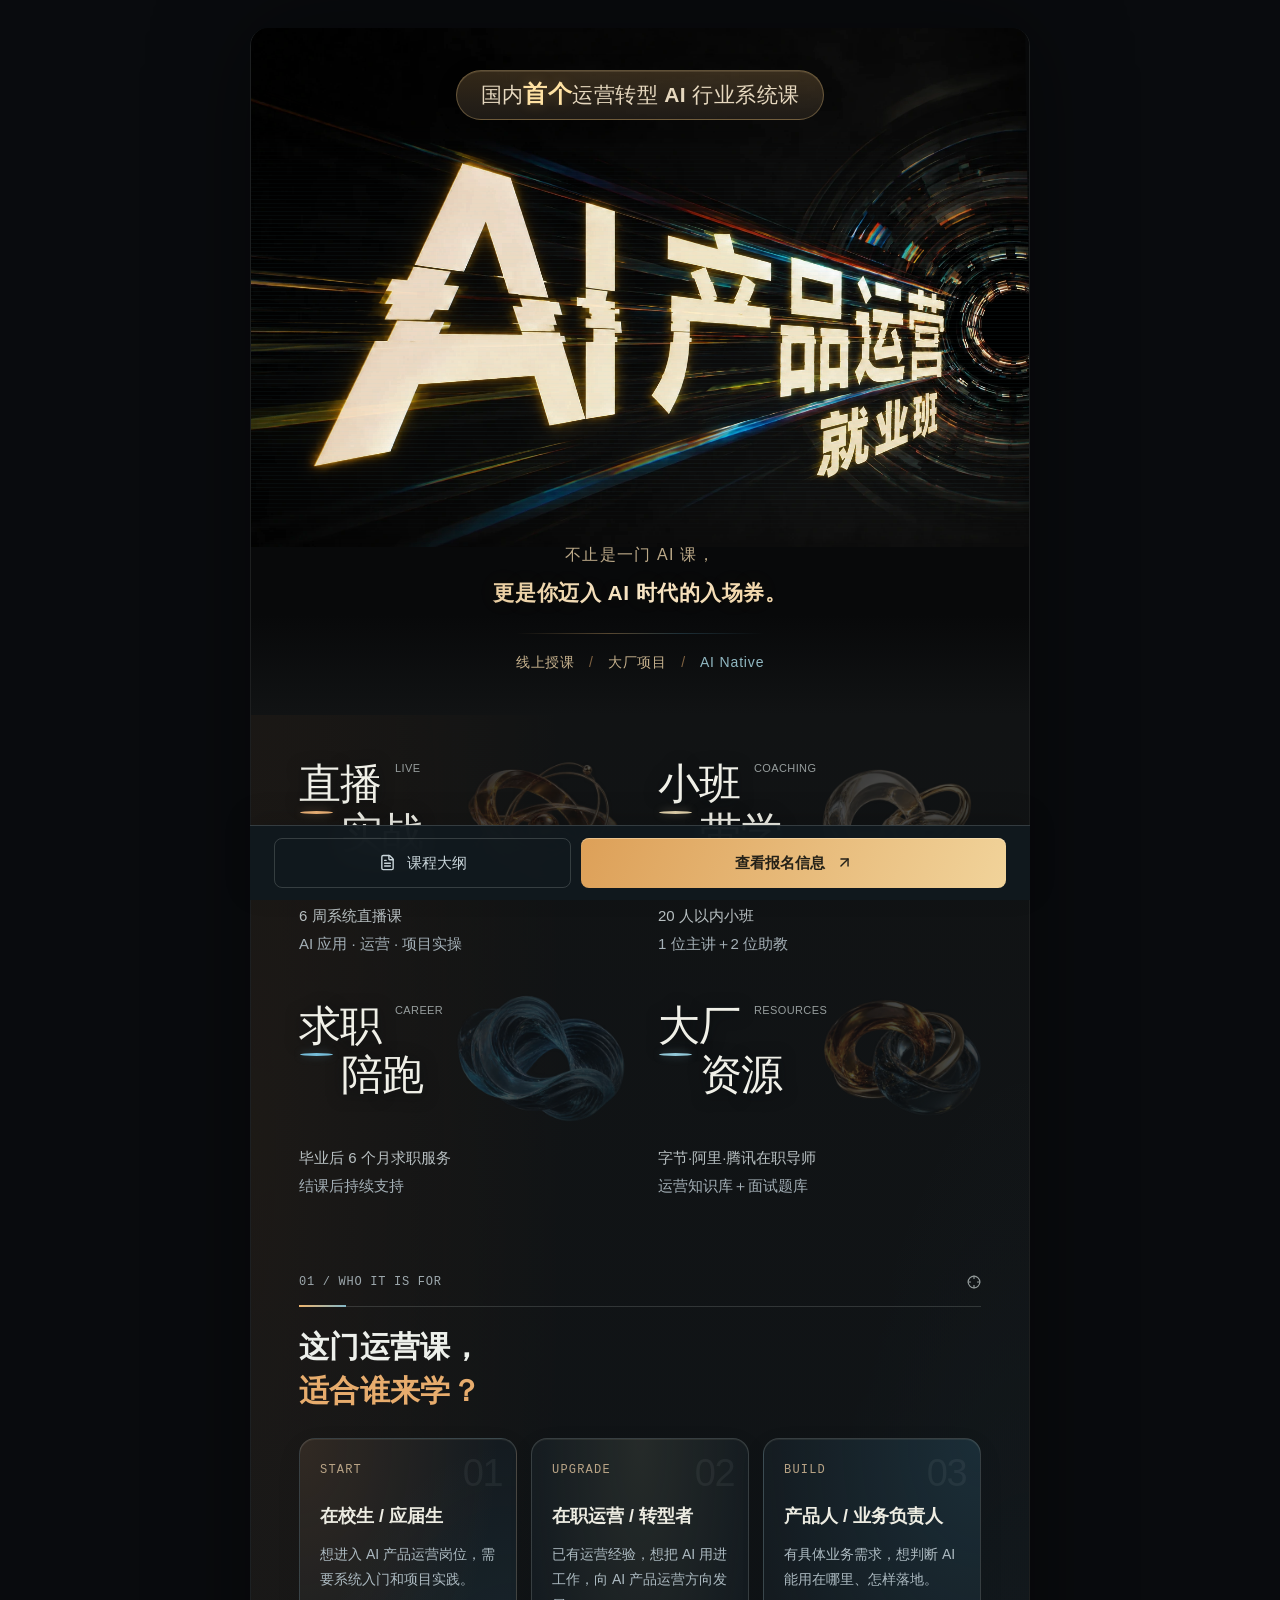
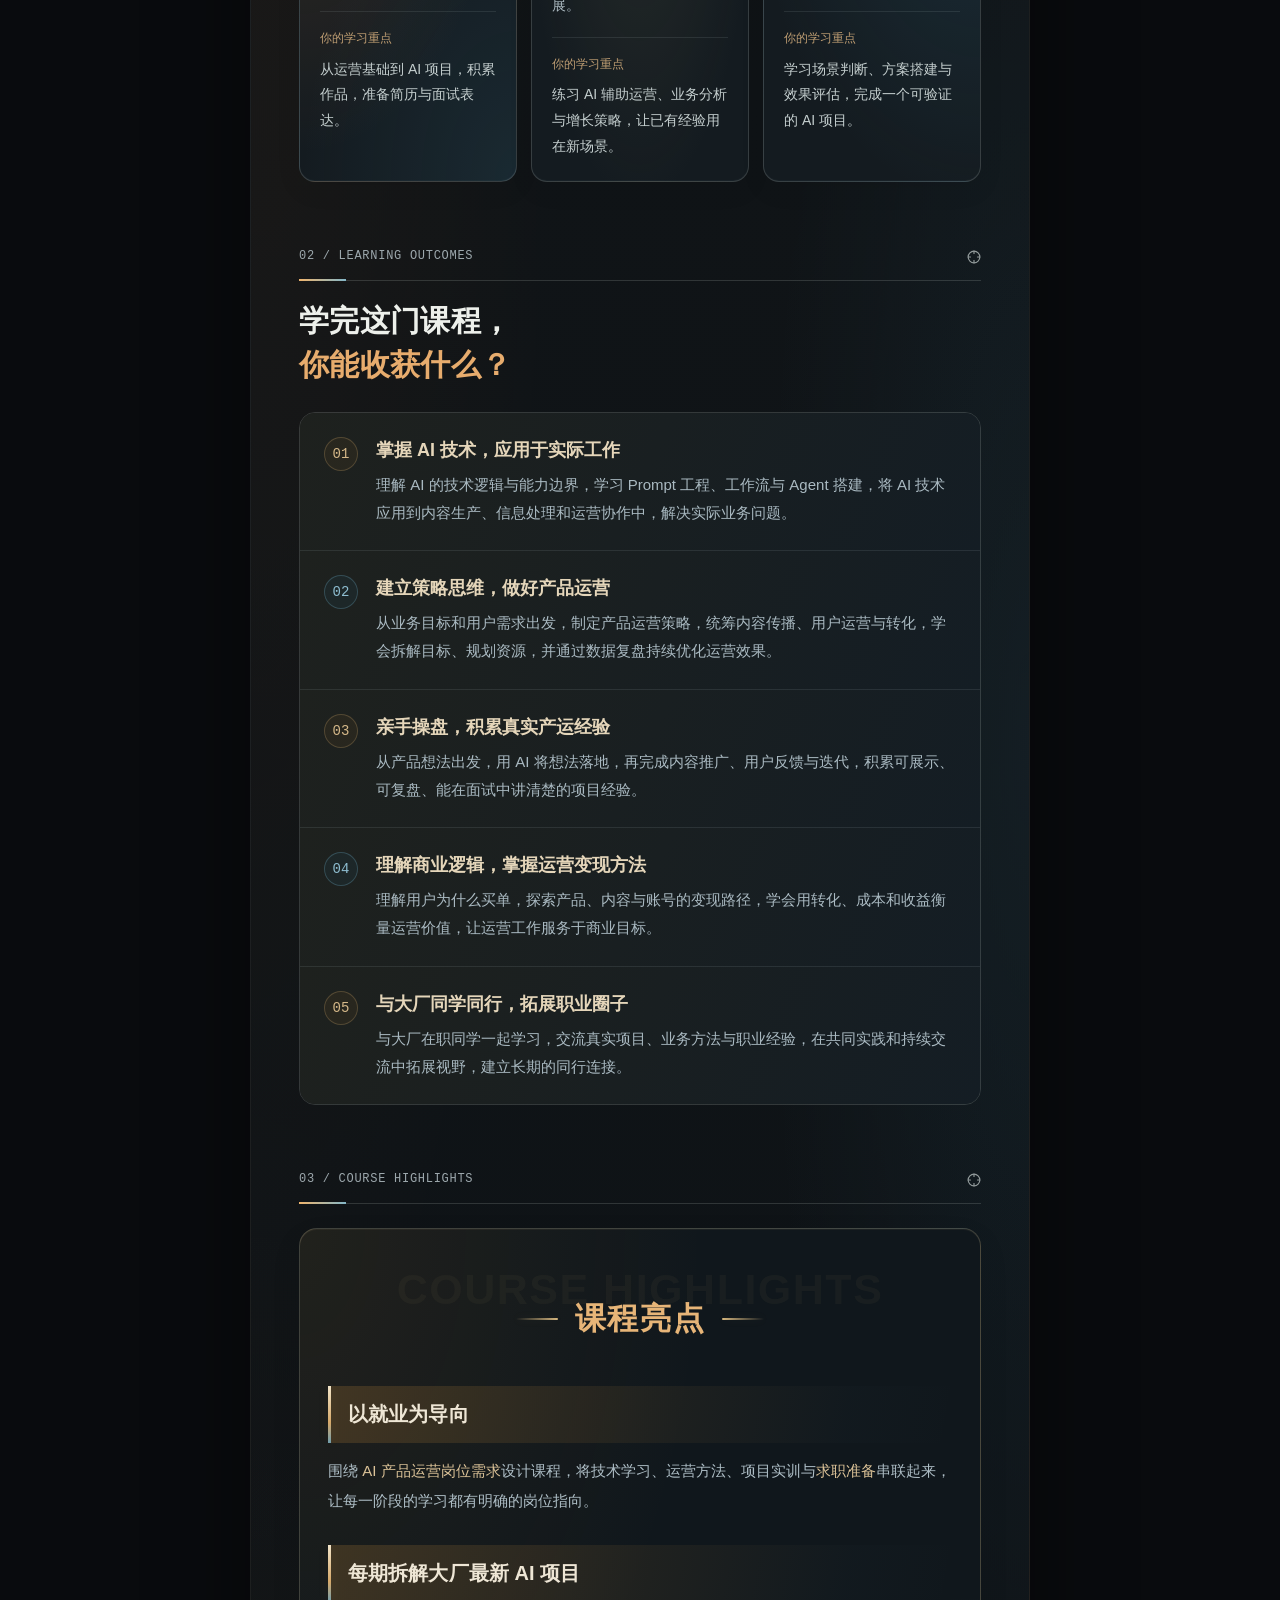
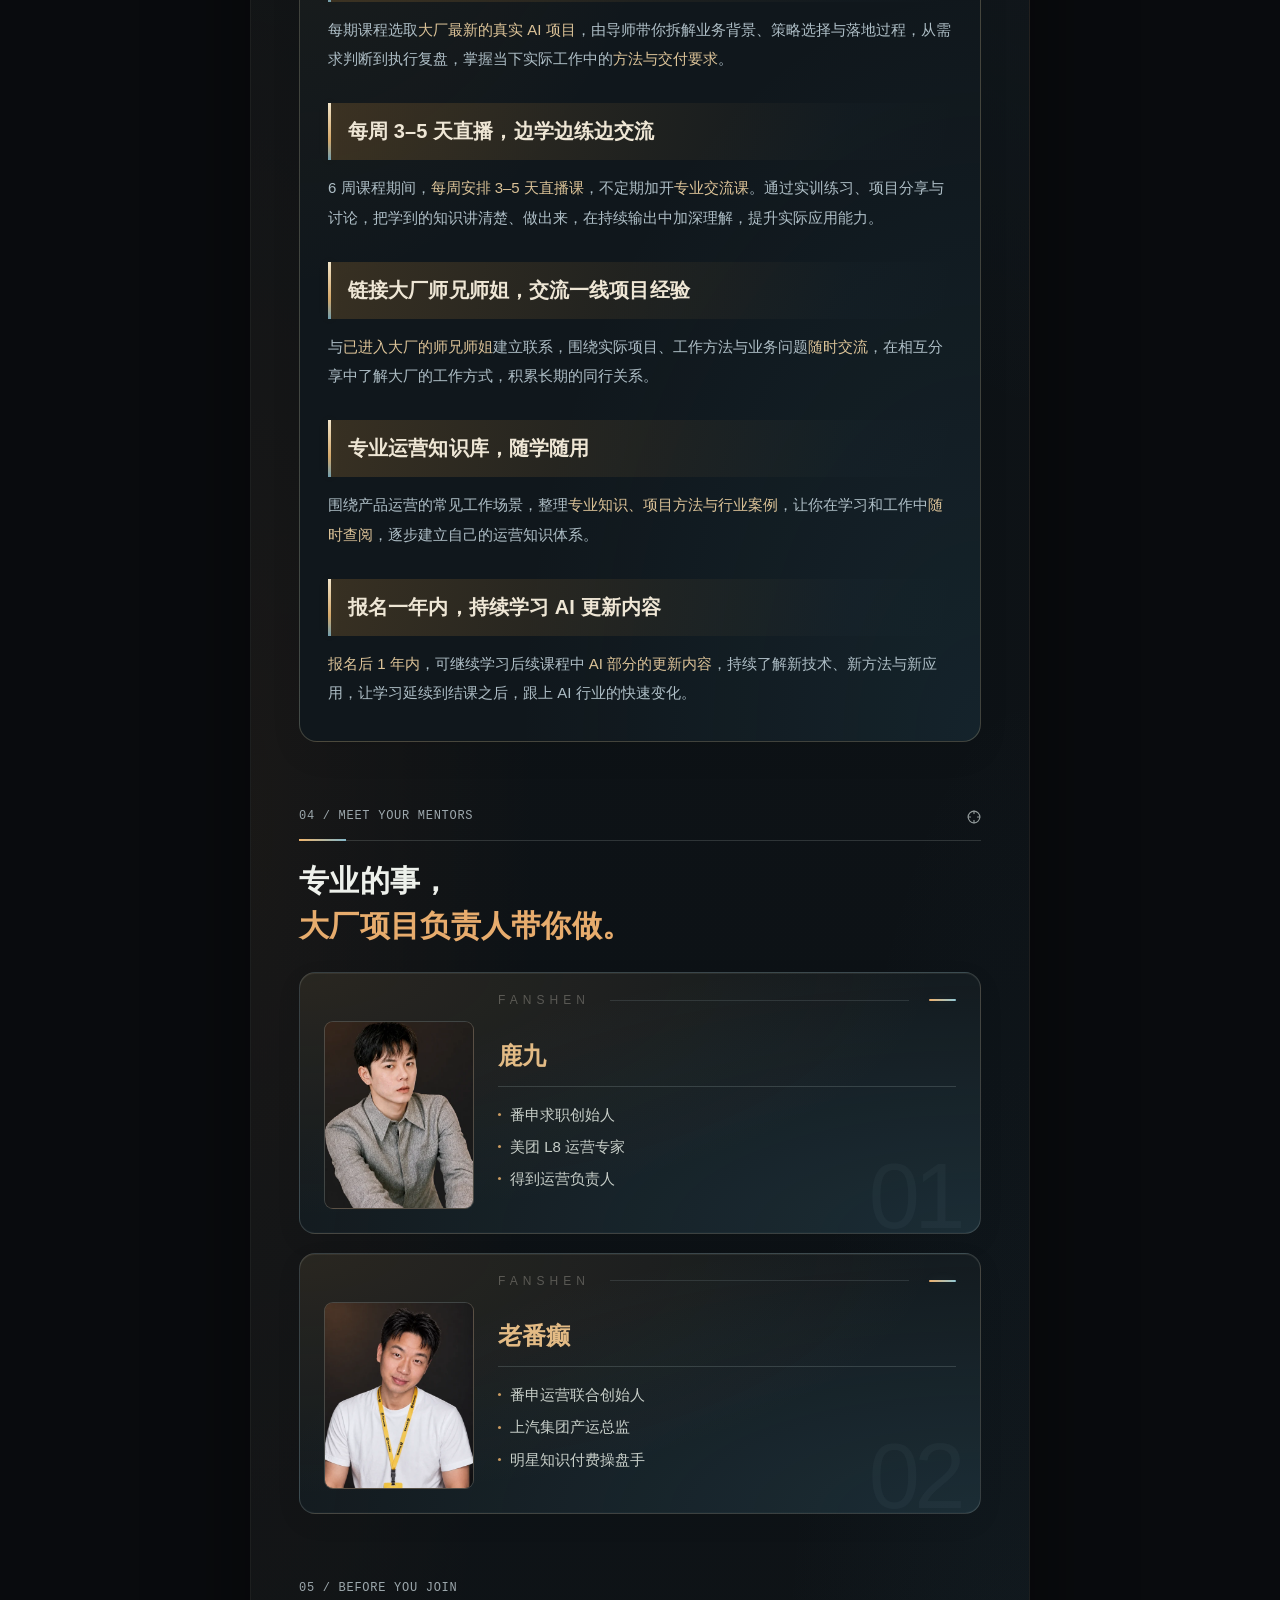
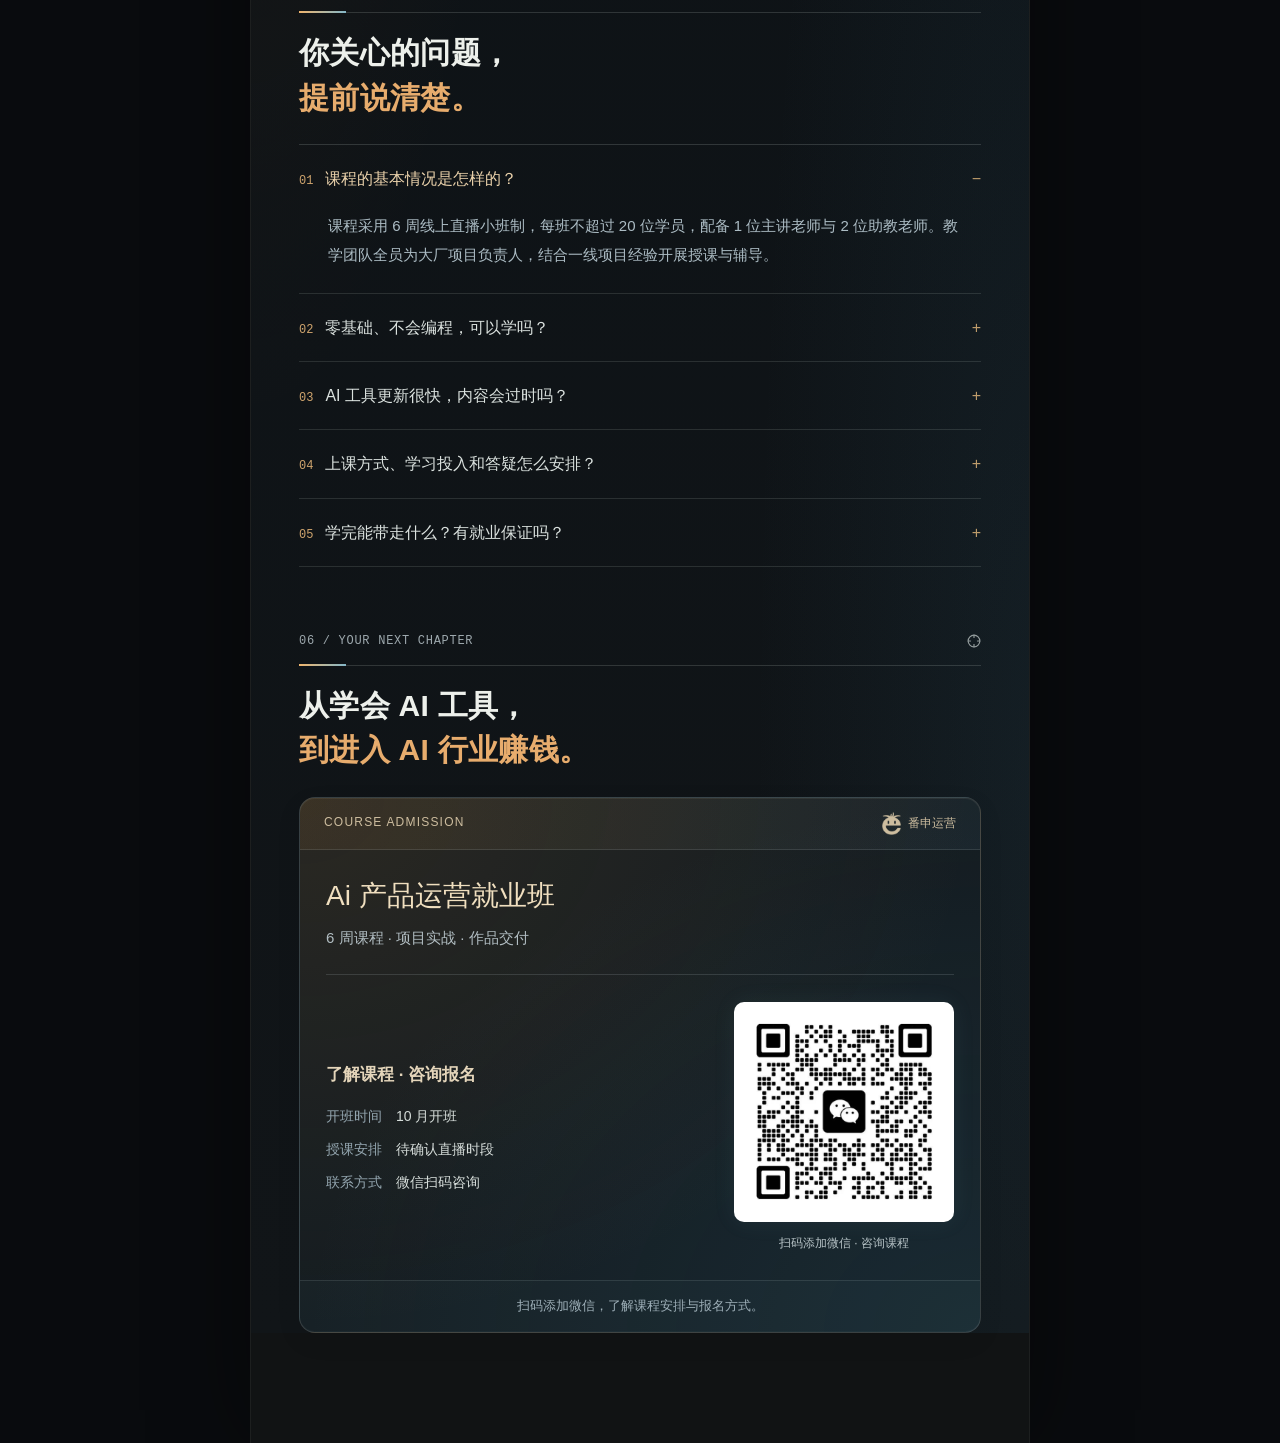
==== commit 90ed9125: "首屏品牌位改为运营转型AI行业系统课定位文案" ====
--- a/index.html
+++ b/index.html
@@ -19,7 +19,14 @@
 .course-body .highlight-item strong{color:#dcc398;font-weight:500}
 @media(max-width:600px){.course-body .highlights-panel{margin-top:22px;padding:24px 20px 27px;border-radius:14px}.course-body .highlights-heading{min-height:79px;margin-bottom:18px}.course-body .highlights-watermark{top:4px;font-size:clamp(18px,5.6vw,30px);letter-spacing:.02em}.course-body .highlights-heading h2{margin-top:10px;font-size:26px;gap:12px}.course-body .highlights-heading h2:before,.course-body .highlights-heading h2:after{width:25px}.course-body .highlights-list{gap:27px}.course-body .highlight-item h3{padding:11px 10px 11px 14px;font-size:18px;line-height:1.55}.course-body .highlight-item p{margin-top:12px;font-size:15px;line-height:1.9}}
 @media(max-width:360px){.course-body .highlights-panel{padding-left:17px;padding-right:17px}.course-body .highlight-item h3{font-size:17px}.course-body .highlights-heading h2{font-size:25px}}
-</style></head><body><main class="poster" id="top"><section class="hero hero-integrated" aria-labelledby="hero-title"><h1 id="hero-title" class="sr-only">AI 产品运营就业班</h1><div class="hero-visual"><div class="hero-motion"><img class="motion-poster" src="./hero-ai-product-operations-career.0550bcef70ce.webp" width="1536" height="1024" loading="eager" decoding="async" fetchPriority="high" alt="单行金色 AI 产品运营，下方靠右为较小的就业班，搭配橙蓝光轨与透视隧道"/><div class="motion-scene" aria-hidden="true"><div class="motion-background"><img src="./hero-tunnel-background.0086cf9bbe52.webp" width="1536" height="1024" alt="" decoding="async" fetchPriority="low"/></div><svg class="motion-rails" viewBox="0 0 1536 1024" fill="none"><defs><linearGradient id="hero-rail-gold"><stop stop-color="#ef9b36" stop-opacity="0"></stop><stop offset=".8" stop-color="#f8bb64"></stop><stop offset="1" stop-color="#fff3bf"></stop></linearGradient><linearGradient id="hero-rail-cyan"><stop stop-color="#207499" stop-opacity="0"></stop><stop offset=".8" stop-color="#46ccef"></stop><stop offset="1" stop-color="#d7faff"></stop></linearGradient></defs><path class="motion-rail rail-gold" d="M-120 1040 L1520 623" stroke="url(#hero-rail-gold)"></path><path class="motion-rail rail-cyan" d="M-160 108 L1520 605" stroke="url(#hero-rail-cyan)"></path><path class="motion-rail rail-middle" d="M-180 580 L1520 615" stroke="url(#hero-rail-gold)"></path><path class="motion-rail rail-low" d="M-140 850 L1520 620" stroke="url(#hero-rail-cyan)"></path></svg><div class="motion-letters"><div class="motion-texture motion-neon neon-cyan"></div><div class="motion-texture motion-neon neon-magenta"></div><div class="motion-texture motion-letter-base"></div><div class="motion-texture motion-slice slice-one"></div><div class="motion-texture motion-slice slice-two"></div><div class="motion-texture motion-slice slice-three"></div></div><div class="motion-scan-field"><div class="motion-scanlines"></div><div class="motion-scan-beam"></div></div></div></div><header class="masthead hero-masthead"><a href="#top" class="brand"><span class="brand-logo" aria-hidden="true"></span><span>番申运营</span></a><span class="brand-note">专注运营行业求职 3 年</span></header></div><div class="hero-content"><p class="hero-description"><span>不止是一门 AI 课，</span><strong>更是你迈入 AI 时代的入场券。</strong></p><div class="hero-tags"><span>线上授课</span><span>大厂项目</span><span>AI Native</span></div></div></section><script>(()=>{/** Shared by the live page and the self-contained HTML export. */
+
+/* Course positioning replaces the brand row at the top of the hero. */
+.hero-integrated .hero-claim-masthead{flex-wrap:nowrap;gap:0}
+.hero-integrated .hero-course-claim{display:block;width:max-content;max-width:100%;margin:0;padding:8px 24px;border:1px solid #d4b2745c;border-radius:999px;background:linear-gradient(180deg,#81643c66,#2d261dcc 72%,#211d18e6);box-shadow:inset 0 1px #ffe6b51f,0 4px 22px #00000024;color:#e6d8bf;font-size:21px;font-weight:550;line-height:1.5;letter-spacing:.02em;text-align:center;white-space:nowrap}
+.hero-integrated .hero-course-claim strong{color:#ffe2a4;font-size:1.12em;font-weight:750;line-height:1;text-shadow:0 0 14px #eeb9653d}
+@media(max-width:600px){.hero-integrated .hero-course-claim{padding:6px 16px;font-size:16px;letter-spacing:.01em}}
+@media(max-width:360px){.hero-integrated .hero-course-claim{padding:6px 14px;font-size:14px}}
+</style></head><body><main class="poster" id="top"><section class="hero hero-integrated" aria-labelledby="hero-title"><h1 id="hero-title" class="sr-only">AI 产品运营就业班</h1><div class="hero-visual"><div class="hero-motion"><img class="motion-poster" src="./hero-ai-product-operations-career.0550bcef70ce.webp" width="1536" height="1024" loading="eager" decoding="async" fetchPriority="high" alt="单行金色 AI 产品运营，下方靠右为较小的就业班，搭配橙蓝光轨与透视隧道"/><div class="motion-scene" aria-hidden="true"><div class="motion-background"><img src="./hero-tunnel-background.0086cf9bbe52.webp" width="1536" height="1024" alt="" decoding="async" fetchPriority="low"/></div><svg class="motion-rails" viewBox="0 0 1536 1024" fill="none"><defs><linearGradient id="hero-rail-gold"><stop stop-color="#ef9b36" stop-opacity="0"></stop><stop offset=".8" stop-color="#f8bb64"></stop><stop offset="1" stop-color="#fff3bf"></stop></linearGradient><linearGradient id="hero-rail-cyan"><stop stop-color="#207499" stop-opacity="0"></stop><stop offset=".8" stop-color="#46ccef"></stop><stop offset="1" stop-color="#d7faff"></stop></linearGradient></defs><path class="motion-rail rail-gold" d="M-120 1040 L1520 623" stroke="url(#hero-rail-gold)"></path><path class="motion-rail rail-cyan" d="M-160 108 L1520 605" stroke="url(#hero-rail-cyan)"></path><path class="motion-rail rail-middle" d="M-180 580 L1520 615" stroke="url(#hero-rail-gold)"></path><path class="motion-rail rail-low" d="M-140 850 L1520 620" stroke="url(#hero-rail-cyan)"></path></svg><div class="motion-letters"><div class="motion-texture motion-neon neon-cyan"></div><div class="motion-texture motion-neon neon-magenta"></div><div class="motion-texture motion-letter-base"></div><div class="motion-texture motion-slice slice-one"></div><div class="motion-texture motion-slice slice-two"></div><div class="motion-texture motion-slice slice-three"></div></div><div class="motion-scan-field"><div class="motion-scanlines"></div><div class="motion-scan-beam"></div></div></div></div><header class="masthead hero-masthead hero-claim-masthead"><p class="hero-course-claim">国内<strong>首个</strong>运营转型 AI 行业系统课</p></header></div><div class="hero-content"><p class="hero-description"><span>不止是一门 AI 课，</span><strong>更是你迈入 AI 时代的入场券。</strong></p><div class="hero-tags"><span>线上授课</span><span>大厂项目</span><span>AI Native</span></div></div></section><script>(()=>{/** Shared by the live page and the self-contained HTML export. */
 function startHeroMotion(root) {
     const artwork = root.querySelector('.hero-motion');
     const hero = root.querySelector('.hero');
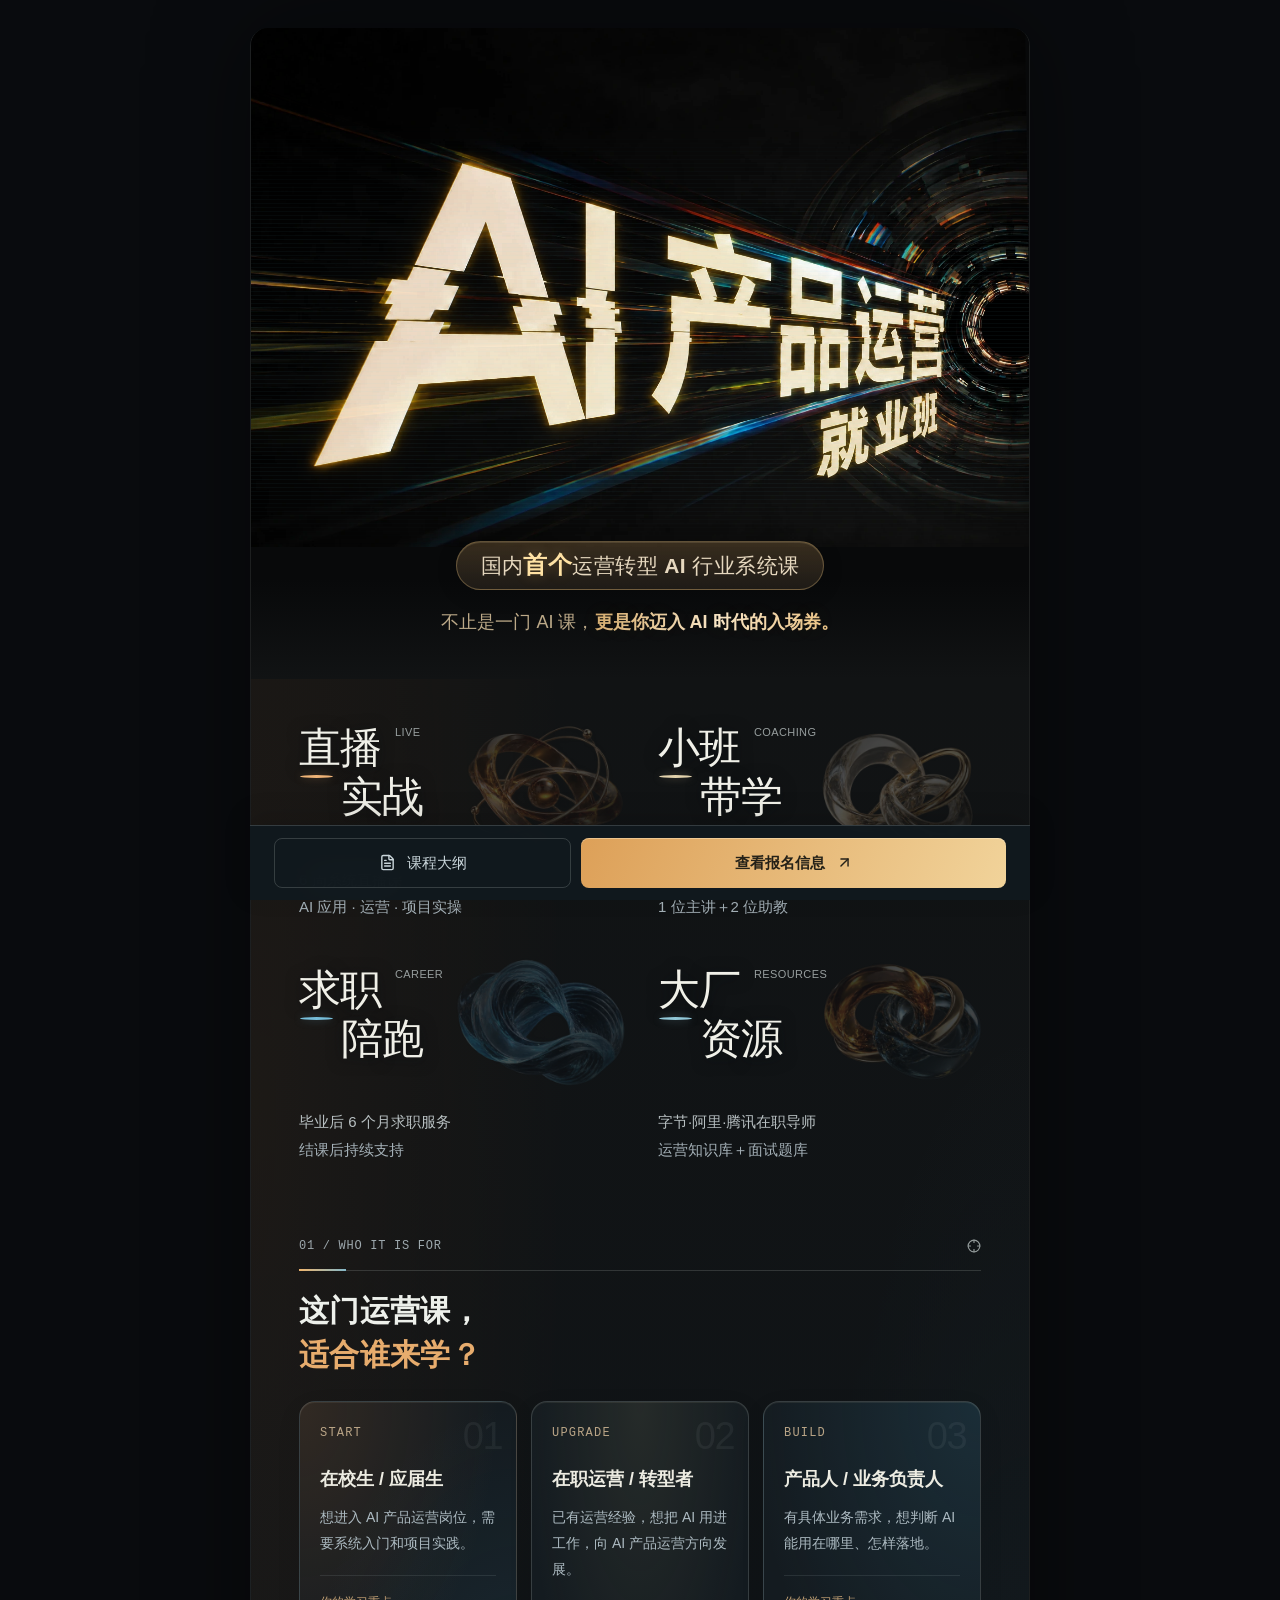
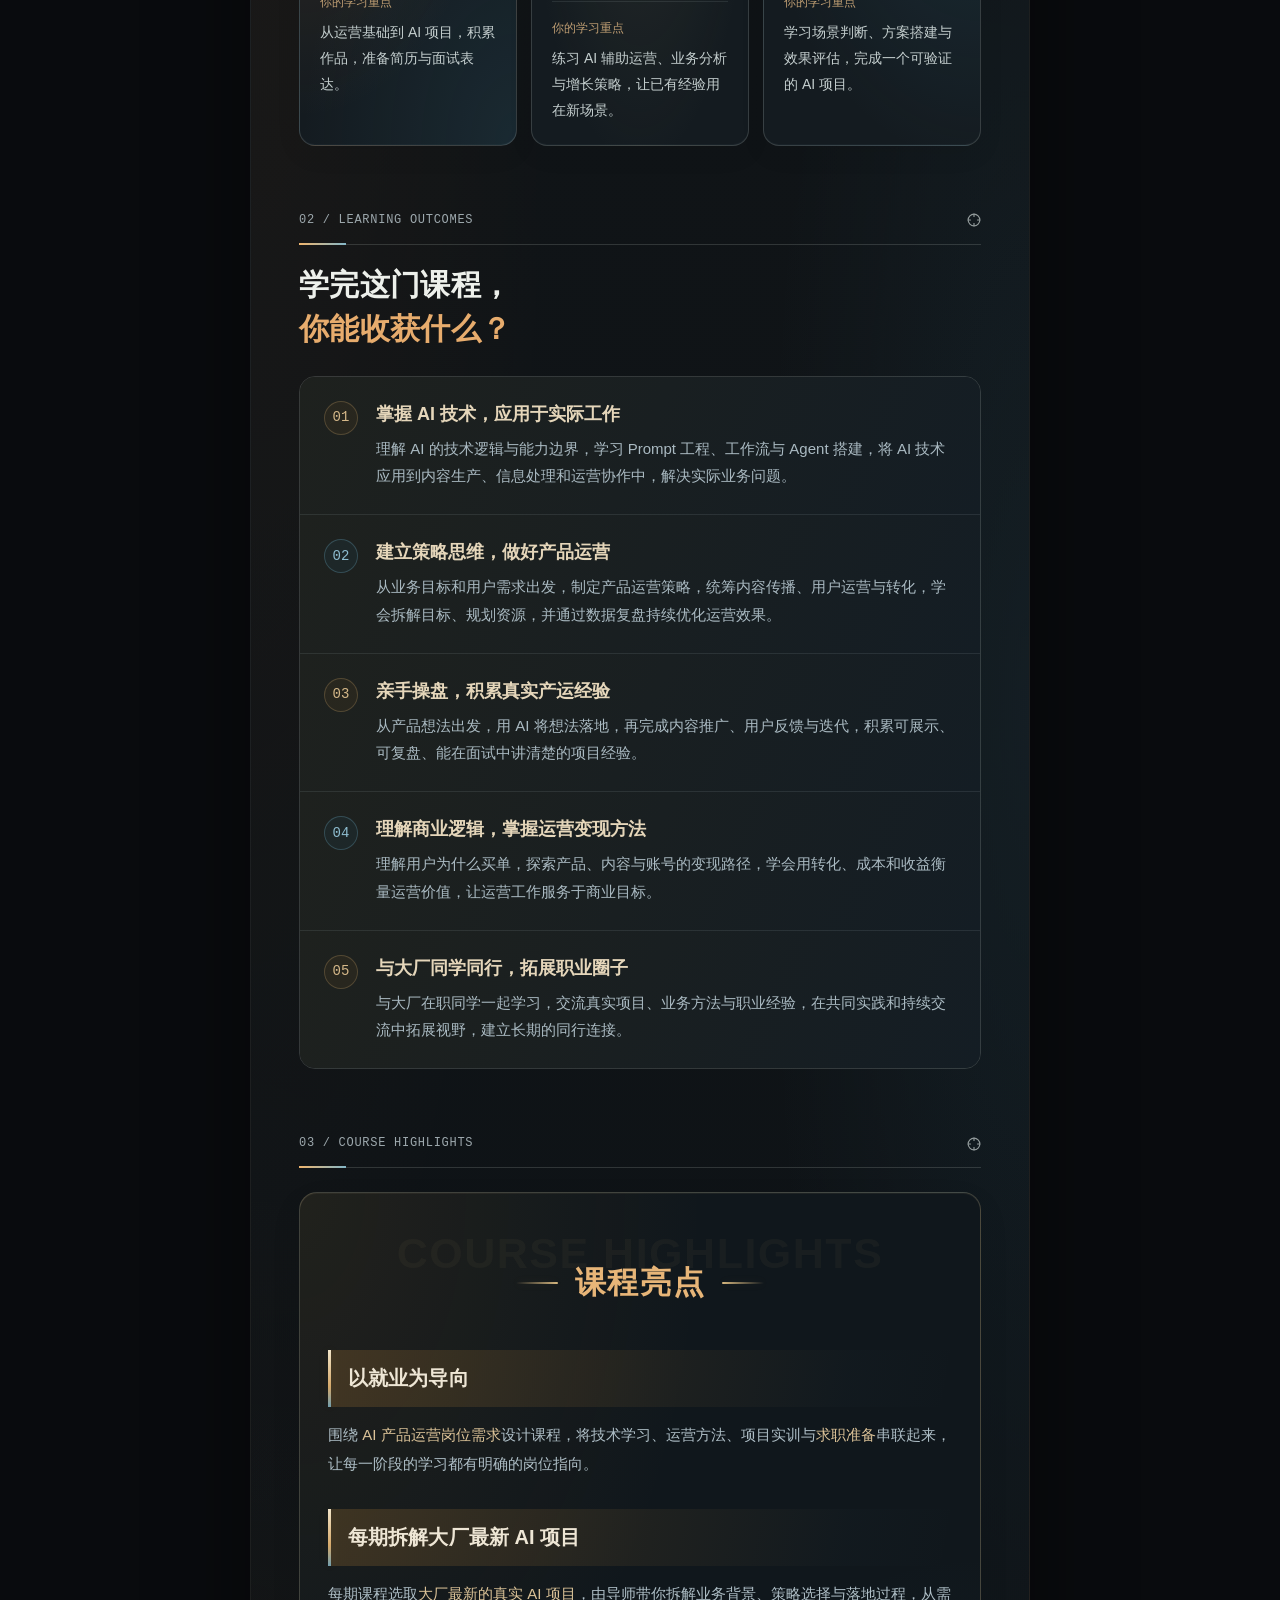
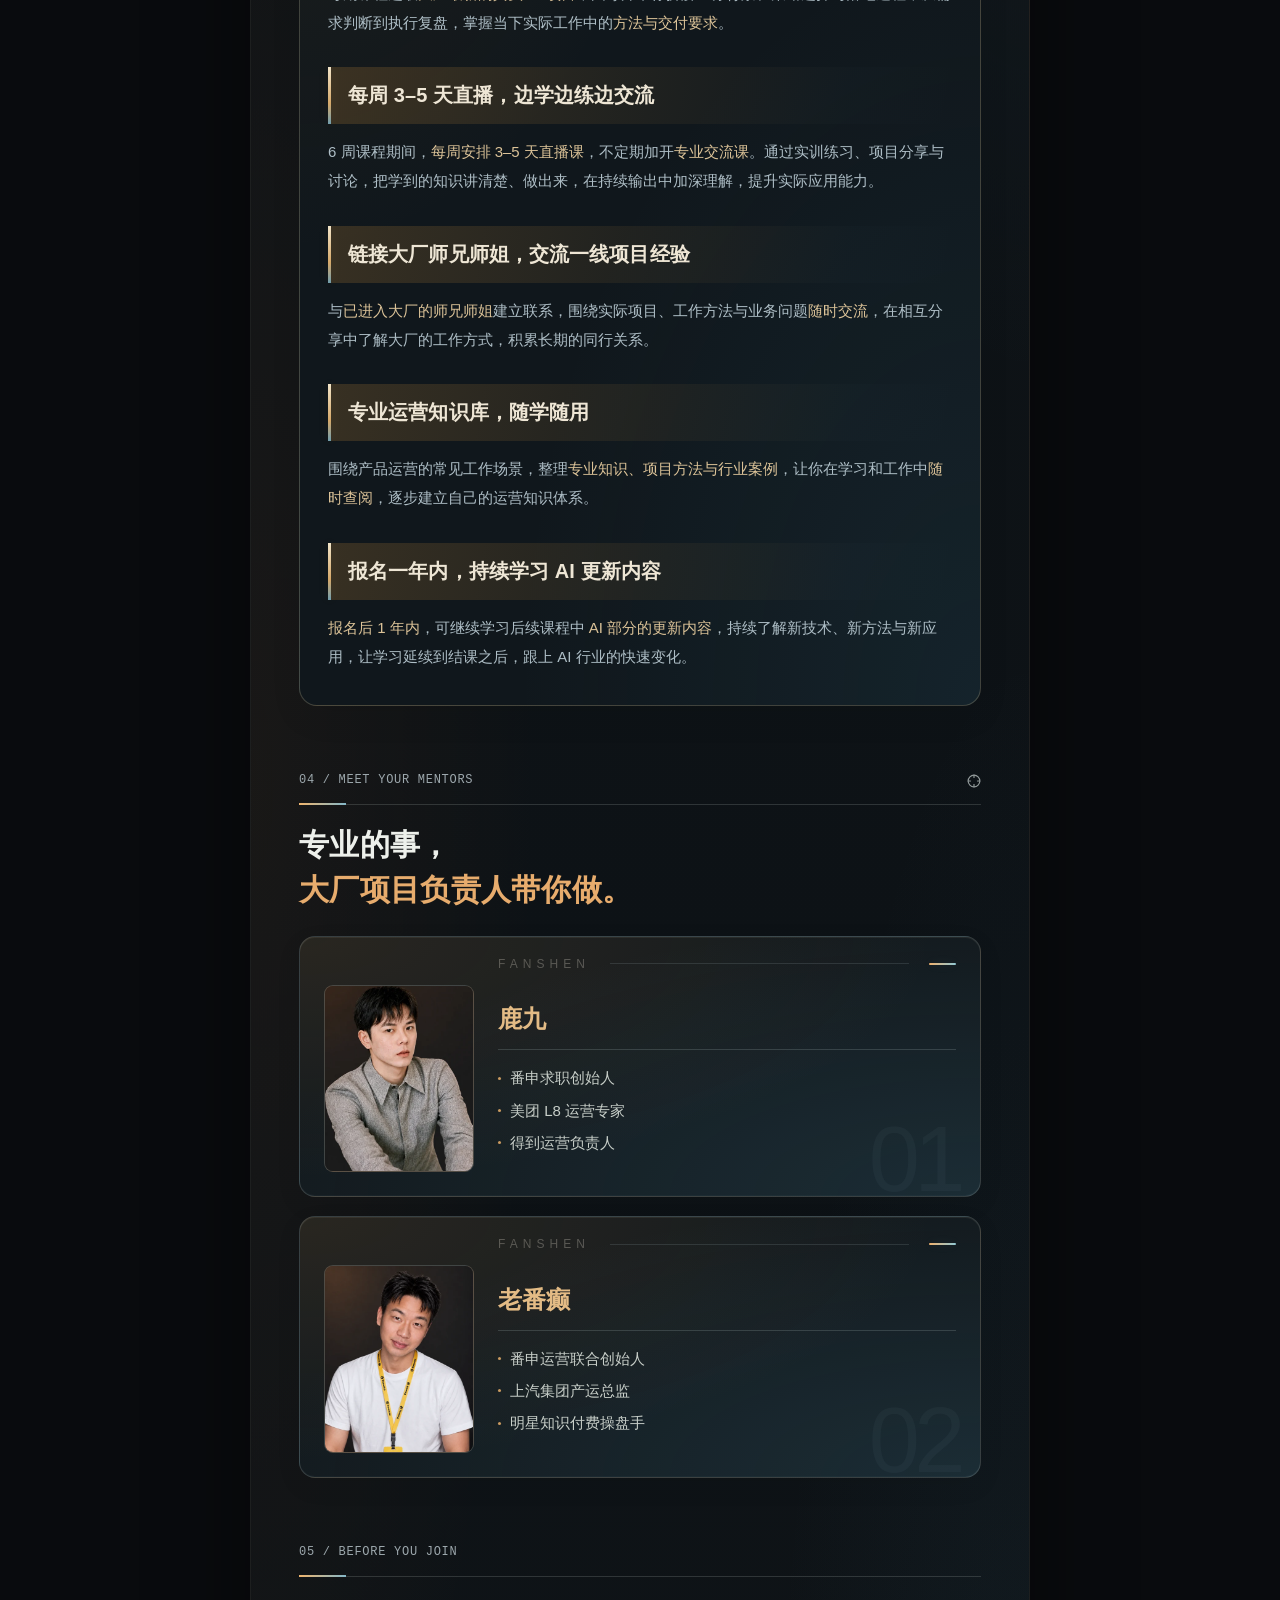
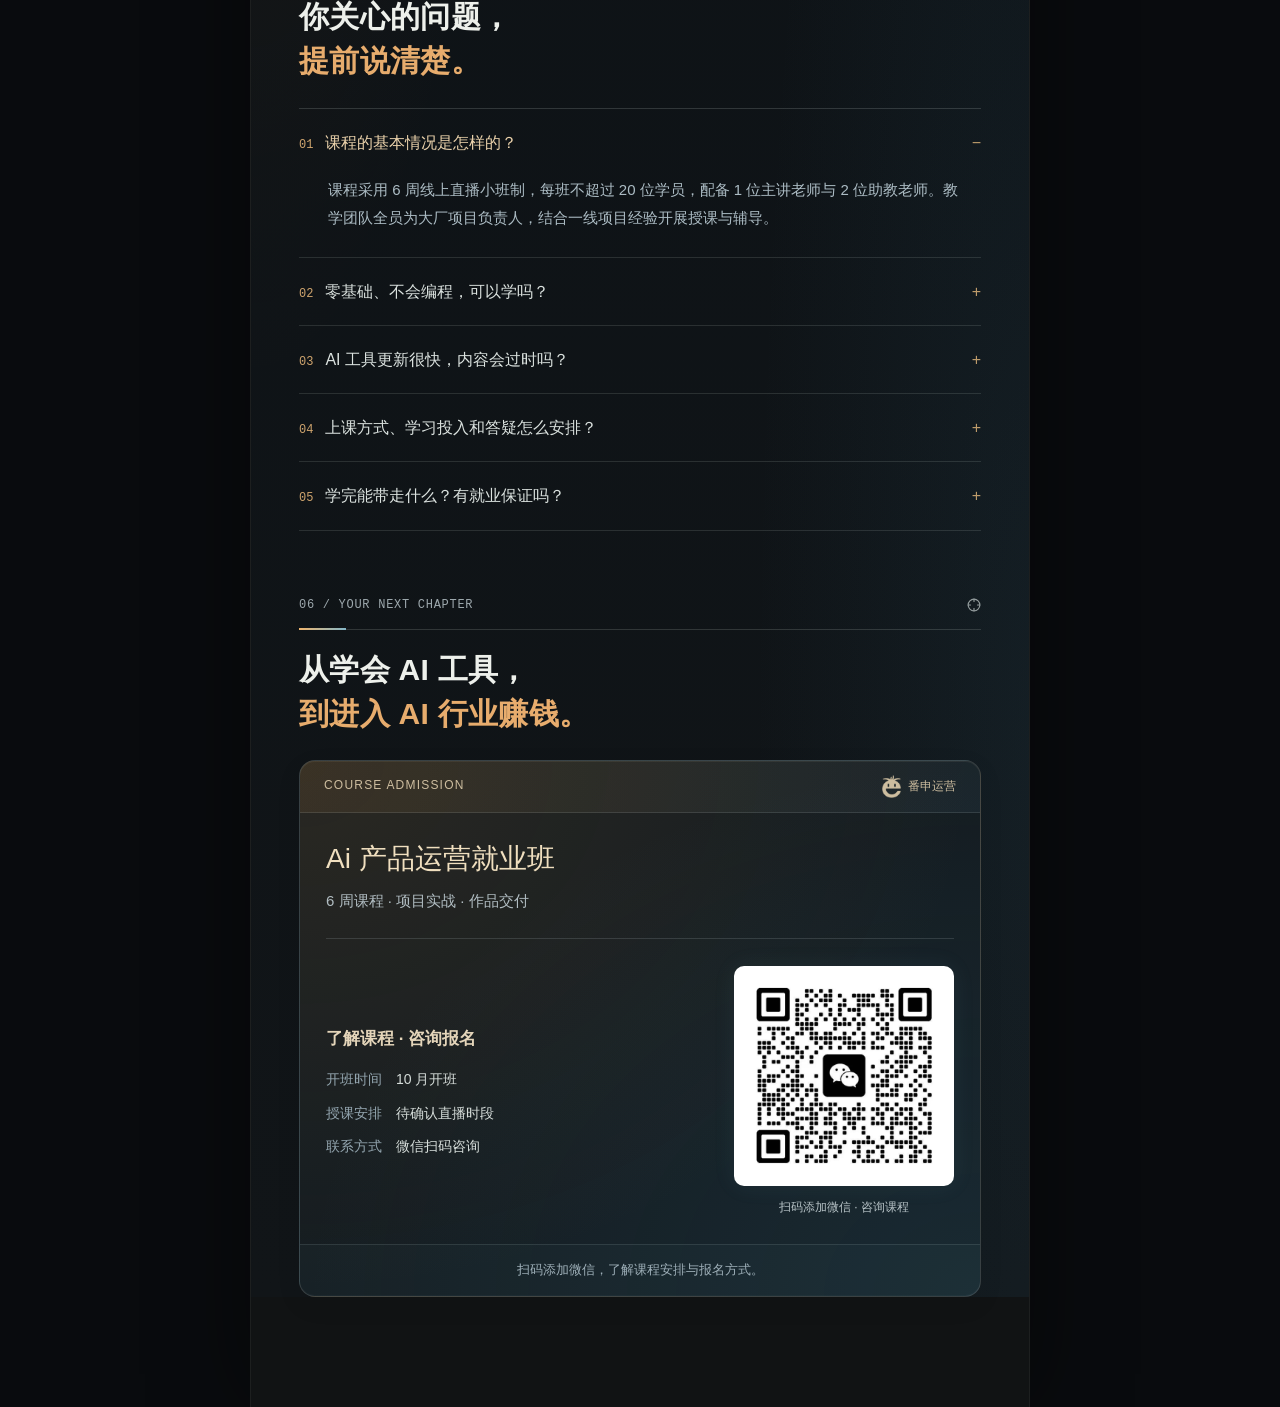
==== commit 616a837e: "调整首屏文案布局并移除课程标签" ====
--- a/index.html
+++ b/index.html
@@ -20,13 +20,16 @@
 @media(max-width:600px){.course-body .highlights-panel{margin-top:22px;padding:24px 20px 27px;border-radius:14px}.course-body .highlights-heading{min-height:79px;margin-bottom:18px}.course-body .highlights-watermark{top:4px;font-size:clamp(18px,5.6vw,30px);letter-spacing:.02em}.course-body .highlights-heading h2{margin-top:10px;font-size:26px;gap:12px}.course-body .highlights-heading h2:before,.course-body .highlights-heading h2:after{width:25px}.course-body .highlights-list{gap:27px}.course-body .highlight-item h3{padding:11px 10px 11px 14px;font-size:18px;line-height:1.55}.course-body .highlight-item p{margin-top:12px;font-size:15px;line-height:1.9}}
 @media(max-width:360px){.course-body .highlights-panel{padding-left:17px;padding-right:17px}.course-body .highlight-item h3{font-size:17px}.course-body .highlights-heading h2{font-size:25px}}
 
-/* Course positioning replaces the brand row at the top of the hero. */
-.hero-integrated .hero-claim-masthead{flex-wrap:nowrap;gap:0}
-.hero-integrated .hero-course-claim{display:block;width:max-content;max-width:100%;margin:0;padding:8px 24px;border:1px solid #d4b2745c;border-radius:999px;background:linear-gradient(180deg,#81643c66,#2d261dcc 72%,#211d18e6);box-shadow:inset 0 1px #ffe6b51f,0 4px 22px #00000024;color:#e6d8bf;font-size:21px;font-weight:550;line-height:1.5;letter-spacing:.02em;text-align:center;white-space:nowrap}
+/* Course positioning follows the artwork; supporting copy stays on one line. */
+.hero-integrated .hero-course-claim{display:block;width:max-content;max-width:100%;margin:0 auto 16px;padding:8px 24px;border:1px solid #d4b2745c;border-radius:999px;background:linear-gradient(180deg,#81643c66,#2d261dcc 72%,#211d18e6);box-shadow:inset 0 1px #ffe6b51f,0 4px 22px #00000024;color:#e6d8bf;font-size:21px;font-weight:550;line-height:1.5;letter-spacing:.02em;text-align:center;white-space:nowrap}
 .hero-integrated .hero-course-claim strong{color:#ffe2a4;font-size:1.12em;font-weight:750;line-height:1;text-shadow:0 0 14px #eeb9653d}
 @media(max-width:600px){.hero-integrated .hero-course-claim{padding:6px 16px;font-size:16px;letter-spacing:.01em}}
 @media(max-width:360px){.hero-integrated .hero-course-claim{padding:6px 14px;font-size:14px}}
-</style></head><body><main class="poster" id="top"><section class="hero hero-integrated" aria-labelledby="hero-title"><h1 id="hero-title" class="sr-only">AI 产品运营就业班</h1><div class="hero-visual"><div class="hero-motion"><img class="motion-poster" src="./hero-ai-product-operations-career.0550bcef70ce.webp" width="1536" height="1024" loading="eager" decoding="async" fetchPriority="high" alt="单行金色 AI 产品运营，下方靠右为较小的就业班，搭配橙蓝光轨与透视隧道"/><div class="motion-scene" aria-hidden="true"><div class="motion-background"><img src="./hero-tunnel-background.0086cf9bbe52.webp" width="1536" height="1024" alt="" decoding="async" fetchPriority="low"/></div><svg class="motion-rails" viewBox="0 0 1536 1024" fill="none"><defs><linearGradient id="hero-rail-gold"><stop stop-color="#ef9b36" stop-opacity="0"></stop><stop offset=".8" stop-color="#f8bb64"></stop><stop offset="1" stop-color="#fff3bf"></stop></linearGradient><linearGradient id="hero-rail-cyan"><stop stop-color="#207499" stop-opacity="0"></stop><stop offset=".8" stop-color="#46ccef"></stop><stop offset="1" stop-color="#d7faff"></stop></linearGradient></defs><path class="motion-rail rail-gold" d="M-120 1040 L1520 623" stroke="url(#hero-rail-gold)"></path><path class="motion-rail rail-cyan" d="M-160 108 L1520 605" stroke="url(#hero-rail-cyan)"></path><path class="motion-rail rail-middle" d="M-180 580 L1520 615" stroke="url(#hero-rail-gold)"></path><path class="motion-rail rail-low" d="M-140 850 L1520 620" stroke="url(#hero-rail-cyan)"></path></svg><div class="motion-letters"><div class="motion-texture motion-neon neon-cyan"></div><div class="motion-texture motion-neon neon-magenta"></div><div class="motion-texture motion-letter-base"></div><div class="motion-texture motion-slice slice-one"></div><div class="motion-texture motion-slice slice-two"></div><div class="motion-texture motion-slice slice-three"></div></div><div class="motion-scan-field"><div class="motion-scanlines"></div><div class="motion-scan-beam"></div></div></div></div><header class="masthead hero-masthead hero-claim-masthead"><p class="hero-course-claim">国内<strong>首个</strong>运营转型 AI 行业系统课</p></header></div><div class="hero-content"><p class="hero-description"><span>不止是一门 AI 课，</span><strong>更是你迈入 AI 时代的入场券。</strong></p><div class="hero-tags"><span>线上授课</span><span>大厂项目</span><span>AI Native</span></div></div></section><script>(()=>{/** Shared by the live page and the self-contained HTML export. */
+.hero-integrated .hero-description{font-size:18px;line-height:1.8;letter-spacing:0;white-space:nowrap}
+.hero-integrated .hero-description>span,.hero-integrated .hero-description>strong{display:inline;margin:0;font-size:inherit;line-height:inherit;letter-spacing:inherit}
+@media(max-width:600px){.hero-integrated .hero-description{font-size:14px}}
+@media(max-width:360px){.hero-integrated .hero-description{font-size:12px}}
+</style></head><body><main class="poster" id="top"><section class="hero hero-integrated" aria-labelledby="hero-title"><h1 id="hero-title" class="sr-only">AI 产品运营就业班</h1><div class="hero-visual"><div class="hero-motion"><img class="motion-poster" src="./hero-ai-product-operations-career.0550bcef70ce.webp" width="1536" height="1024" loading="eager" decoding="async" fetchPriority="high" alt="单行金色 AI 产品运营，下方靠右为较小的就业班，搭配橙蓝光轨与透视隧道"/><div class="motion-scene" aria-hidden="true"><div class="motion-background"><img src="./hero-tunnel-background.0086cf9bbe52.webp" width="1536" height="1024" alt="" decoding="async" fetchPriority="low"/></div><svg class="motion-rails" viewBox="0 0 1536 1024" fill="none"><defs><linearGradient id="hero-rail-gold"><stop stop-color="#ef9b36" stop-opacity="0"></stop><stop offset=".8" stop-color="#f8bb64"></stop><stop offset="1" stop-color="#fff3bf"></stop></linearGradient><linearGradient id="hero-rail-cyan"><stop stop-color="#207499" stop-opacity="0"></stop><stop offset=".8" stop-color="#46ccef"></stop><stop offset="1" stop-color="#d7faff"></stop></linearGradient></defs><path class="motion-rail rail-gold" d="M-120 1040 L1520 623" stroke="url(#hero-rail-gold)"></path><path class="motion-rail rail-cyan" d="M-160 108 L1520 605" stroke="url(#hero-rail-cyan)"></path><path class="motion-rail rail-middle" d="M-180 580 L1520 615" stroke="url(#hero-rail-gold)"></path><path class="motion-rail rail-low" d="M-140 850 L1520 620" stroke="url(#hero-rail-cyan)"></path></svg><div class="motion-letters"><div class="motion-texture motion-neon neon-cyan"></div><div class="motion-texture motion-neon neon-magenta"></div><div class="motion-texture motion-letter-base"></div><div class="motion-texture motion-slice slice-one"></div><div class="motion-texture motion-slice slice-two"></div><div class="motion-texture motion-slice slice-three"></div></div><div class="motion-scan-field"><div class="motion-scanlines"></div><div class="motion-scan-beam"></div></div></div></div></div><div class="hero-content"><p class="hero-course-claim">国内<strong>首个</strong>运营转型 AI 行业系统课</p><p class="hero-description"><span>不止是一门 AI 课，</span><strong>更是你迈入 AI 时代的入场券。</strong></p></div></section><script>(()=>{/** Shared by the live page and the self-contained HTML export. */
 function startHeroMotion(root) {
     const artwork = root.querySelector('.hero-motion');
     const hero = root.querySelector('.hero');
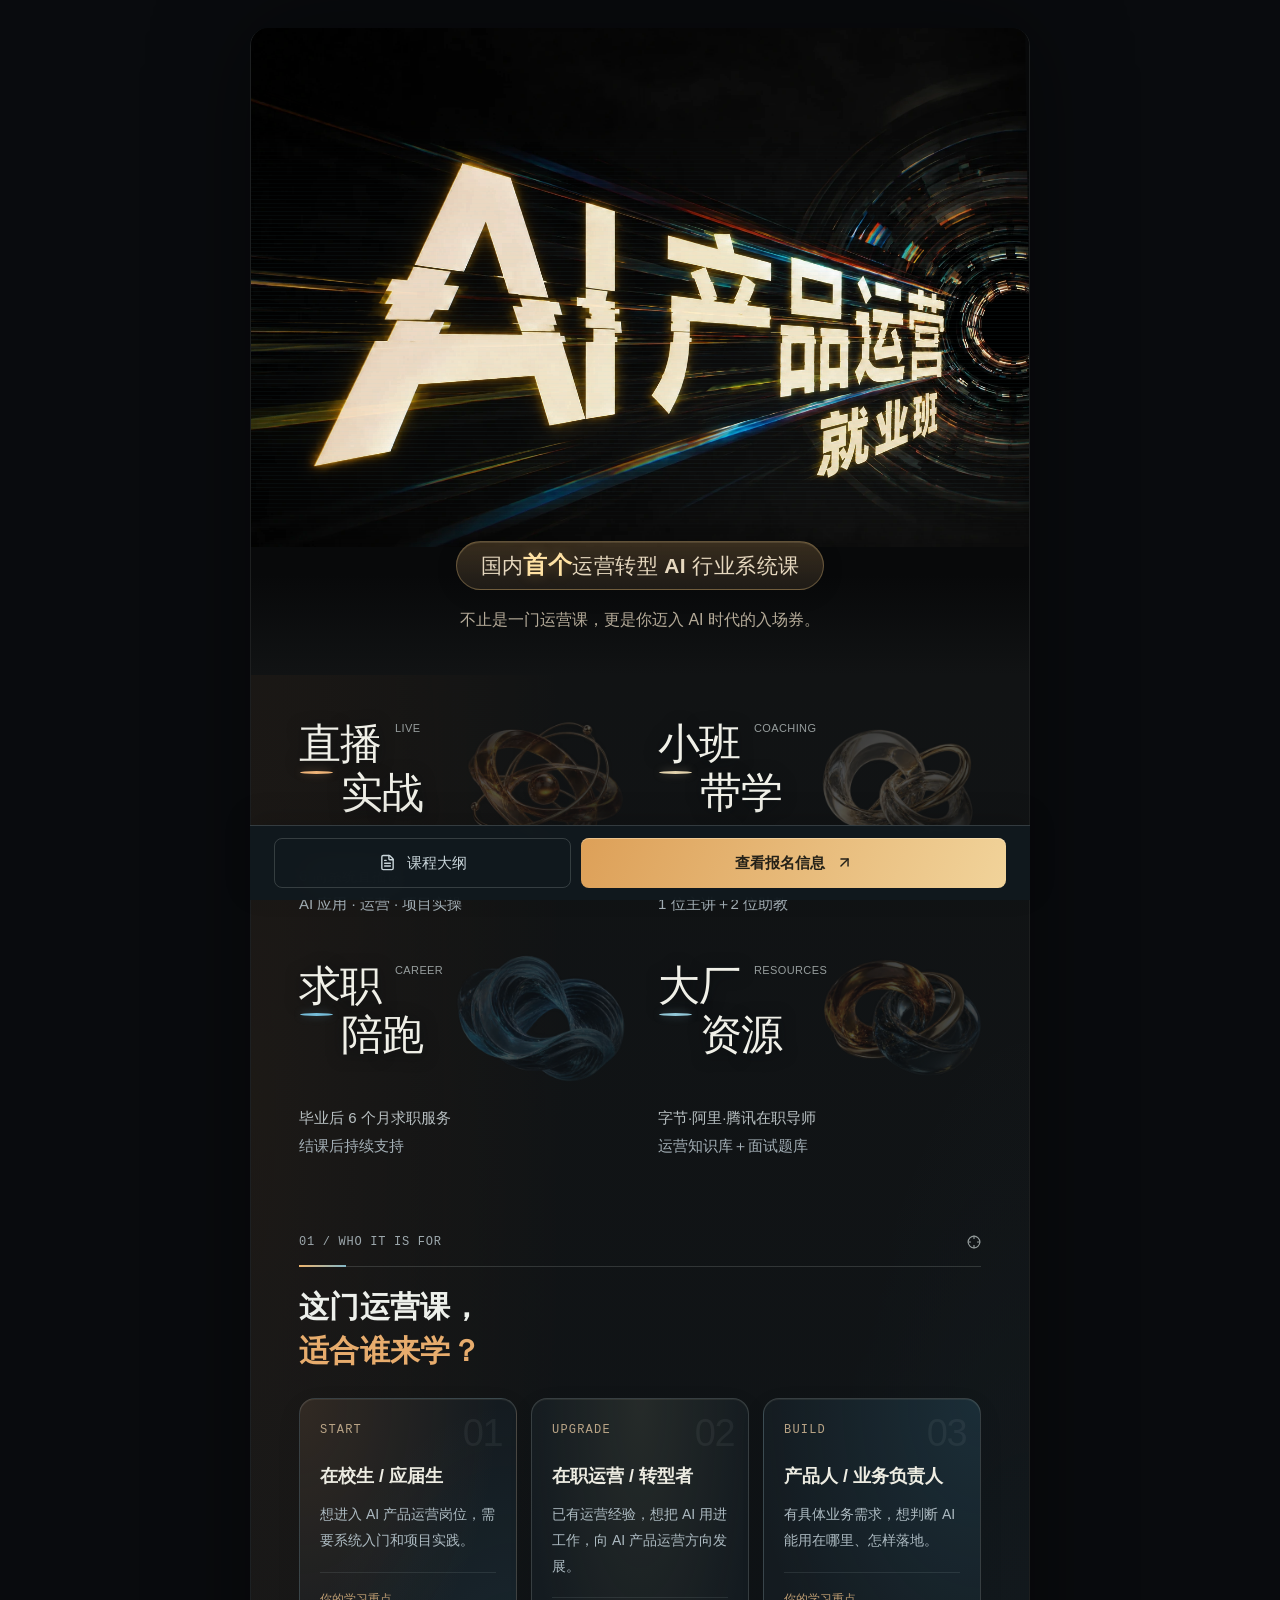
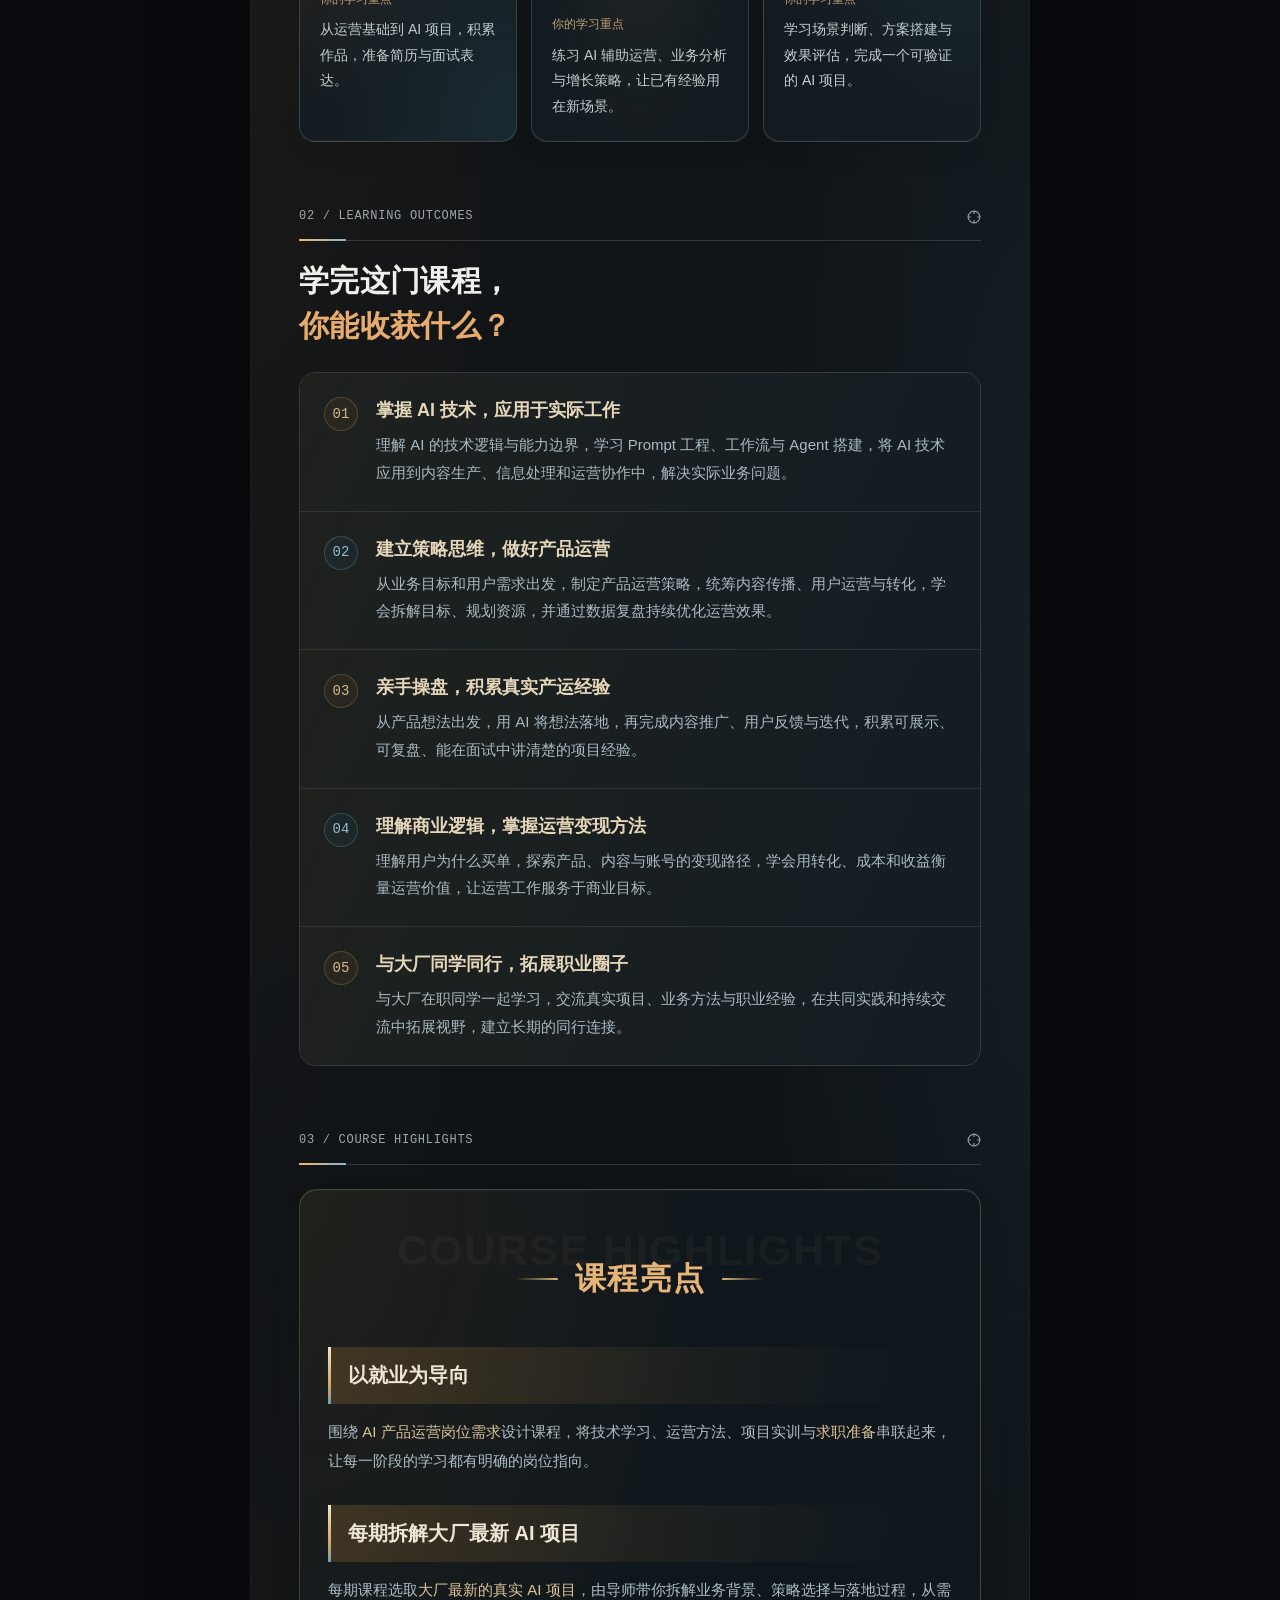
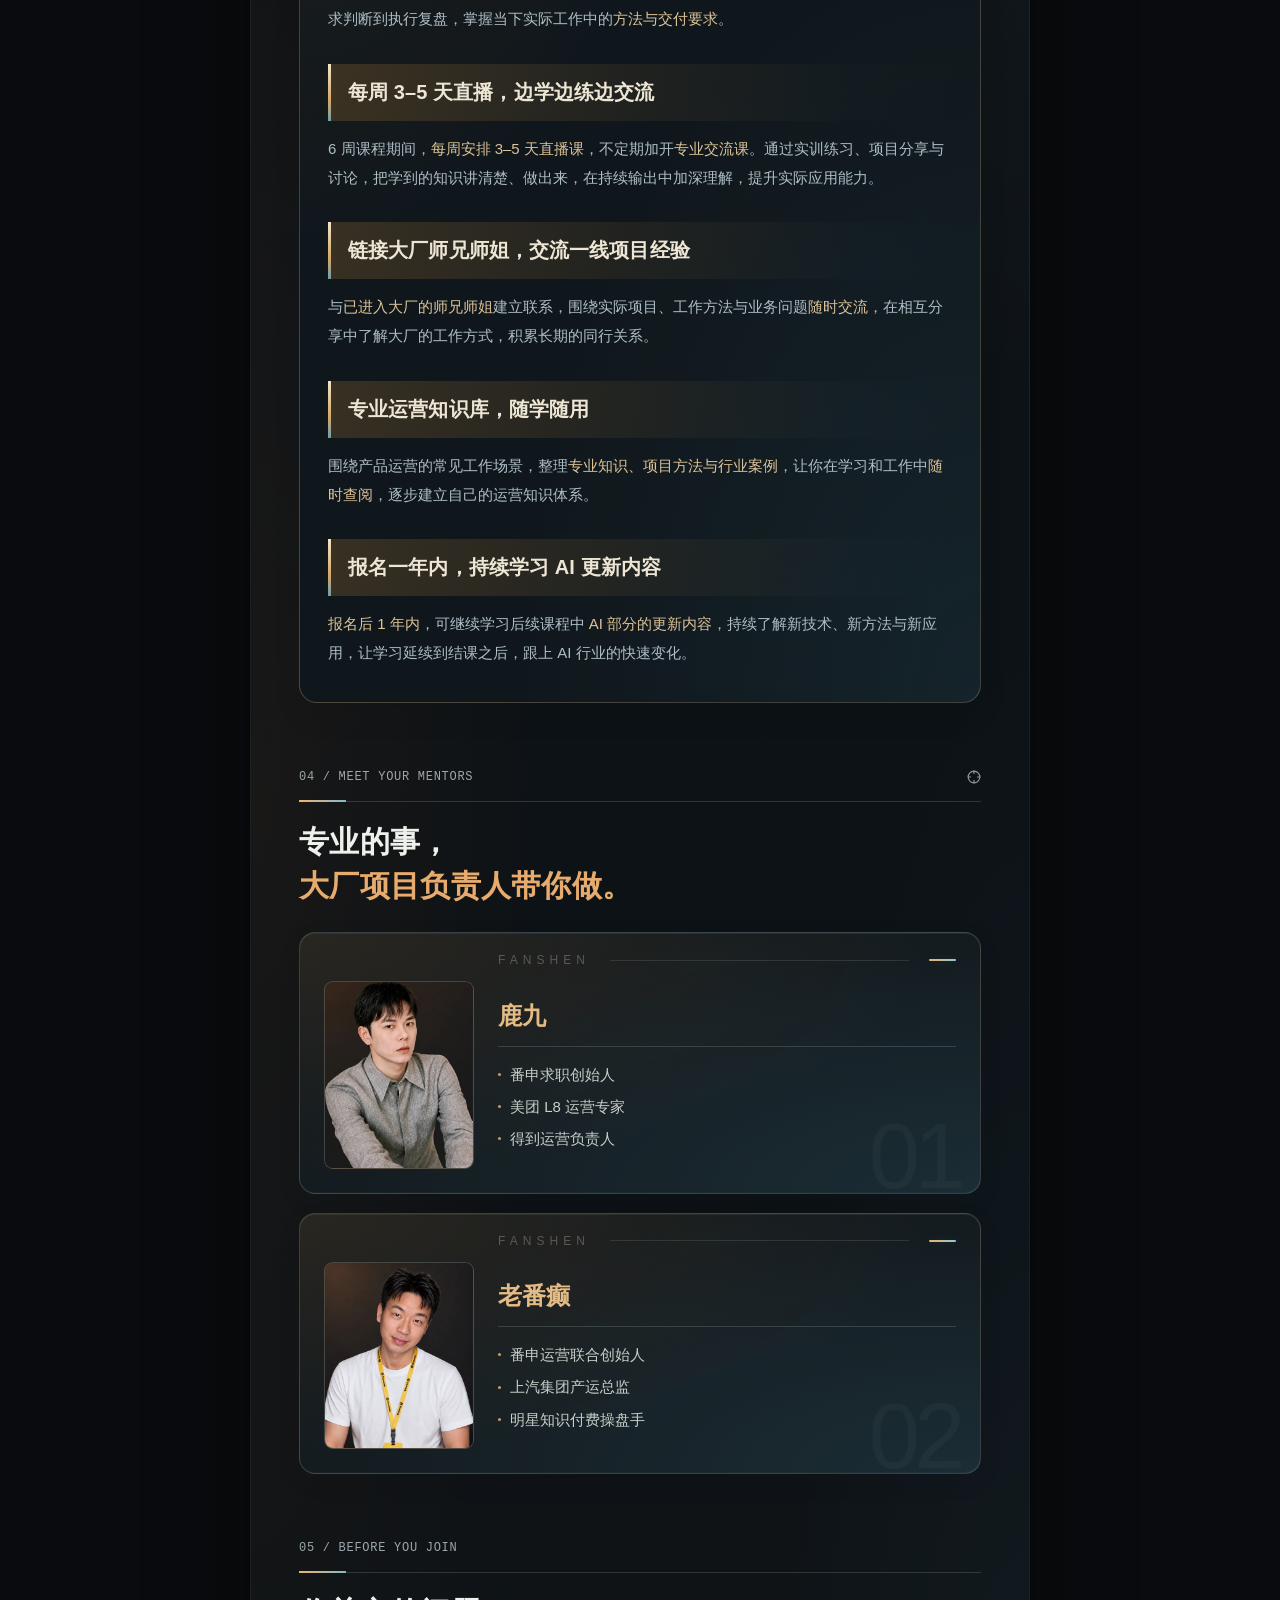
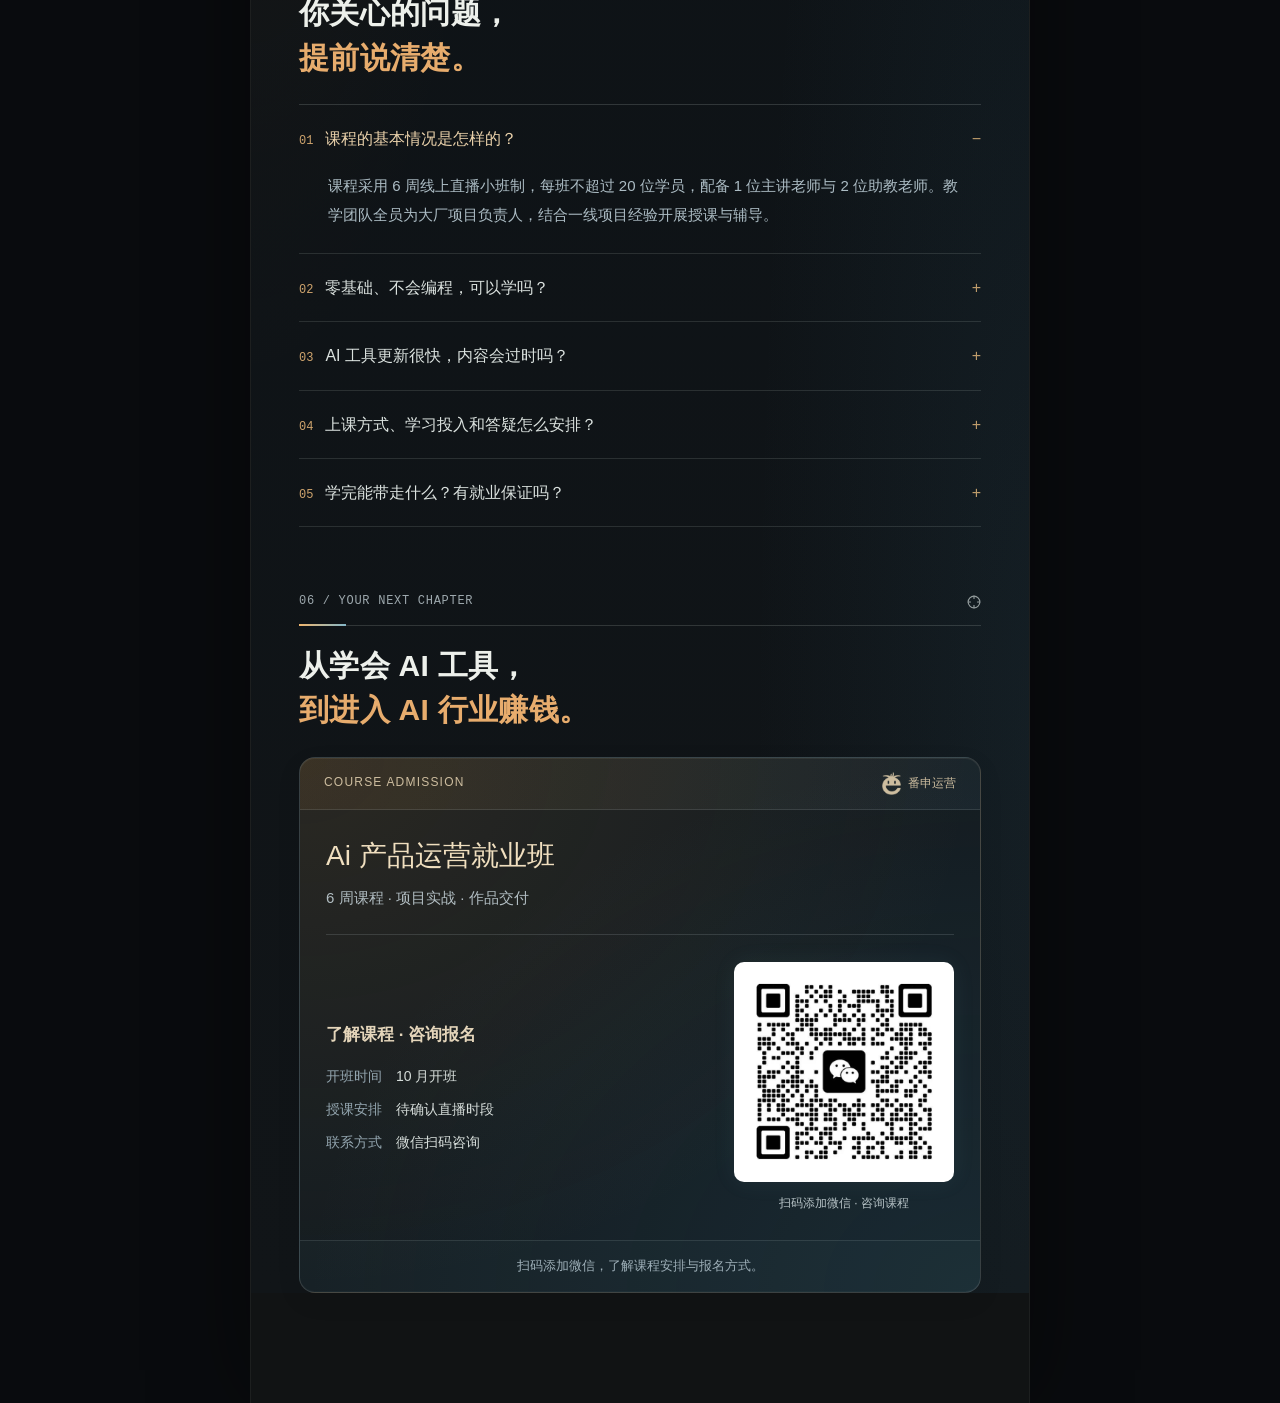
==== commit de6b1389: "精简首屏运营课副文案并统一文字样式" ====
--- a/index.html
+++ b/index.html
@@ -25,11 +25,10 @@
 .hero-integrated .hero-course-claim strong{color:#ffe2a4;font-size:1.12em;font-weight:750;line-height:1;text-shadow:0 0 14px #eeb9653d}
 @media(max-width:600px){.hero-integrated .hero-course-claim{padding:6px 16px;font-size:16px;letter-spacing:.01em}}
 @media(max-width:360px){.hero-integrated .hero-course-claim{padding:6px 14px;font-size:14px}}
-.hero-integrated .hero-description{font-size:18px;line-height:1.8;letter-spacing:0;white-space:nowrap}
-.hero-integrated .hero-description>span,.hero-integrated .hero-description>strong{display:inline;margin:0;font-size:inherit;line-height:inherit;letter-spacing:inherit}
-@media(max-width:600px){.hero-integrated .hero-description{font-size:14px}}
-@media(max-width:360px){.hero-integrated .hero-description{font-size:12px}}
-</style></head><body><main class="poster" id="top"><section class="hero hero-integrated" aria-labelledby="hero-title"><h1 id="hero-title" class="sr-only">AI 产品运营就业班</h1><div class="hero-visual"><div class="hero-motion"><img class="motion-poster" src="./hero-ai-product-operations-career.0550bcef70ce.webp" width="1536" height="1024" loading="eager" decoding="async" fetchPriority="high" alt="单行金色 AI 产品运营，下方靠右为较小的就业班，搭配橙蓝光轨与透视隧道"/><div class="motion-scene" aria-hidden="true"><div class="motion-background"><img src="./hero-tunnel-background.0086cf9bbe52.webp" width="1536" height="1024" alt="" decoding="async" fetchPriority="low"/></div><svg class="motion-rails" viewBox="0 0 1536 1024" fill="none"><defs><linearGradient id="hero-rail-gold"><stop stop-color="#ef9b36" stop-opacity="0"></stop><stop offset=".8" stop-color="#f8bb64"></stop><stop offset="1" stop-color="#fff3bf"></stop></linearGradient><linearGradient id="hero-rail-cyan"><stop stop-color="#207499" stop-opacity="0"></stop><stop offset=".8" stop-color="#46ccef"></stop><stop offset="1" stop-color="#d7faff"></stop></linearGradient></defs><path class="motion-rail rail-gold" d="M-120 1040 L1520 623" stroke="url(#hero-rail-gold)"></path><path class="motion-rail rail-cyan" d="M-160 108 L1520 605" stroke="url(#hero-rail-cyan)"></path><path class="motion-rail rail-middle" d="M-180 580 L1520 615" stroke="url(#hero-rail-gold)"></path><path class="motion-rail rail-low" d="M-140 850 L1520 620" stroke="url(#hero-rail-cyan)"></path></svg><div class="motion-letters"><div class="motion-texture motion-neon neon-cyan"></div><div class="motion-texture motion-neon neon-magenta"></div><div class="motion-texture motion-letter-base"></div><div class="motion-texture motion-slice slice-one"></div><div class="motion-texture motion-slice slice-two"></div><div class="motion-texture motion-slice slice-three"></div></div><div class="motion-scan-field"><div class="motion-scanlines"></div><div class="motion-scan-beam"></div></div></div></div></div><div class="hero-content"><p class="hero-course-claim">国内<strong>首个</strong>运营转型 AI 行业系统课</p><p class="hero-description"><span>不止是一门 AI 课，</span><strong>更是你迈入 AI 时代的入场券。</strong></p></div></section><script>(()=>{/** Shared by the live page and the self-contained HTML export. */
+.hero-integrated .hero-description{color:#b5ab99;font-size:16px;font-weight:400;line-height:1.8;letter-spacing:0;white-space:nowrap}
+@media(max-width:600px){.hero-integrated .hero-description{font-size:12px}}
+@media(max-width:360px){.hero-integrated .hero-description{font-size:11px}}
+</style></head><body><main class="poster" id="top"><section class="hero hero-integrated" aria-labelledby="hero-title"><h1 id="hero-title" class="sr-only">AI 产品运营就业班</h1><div class="hero-visual"><div class="hero-motion"><img class="motion-poster" src="./hero-ai-product-operations-career.0550bcef70ce.webp" width="1536" height="1024" loading="eager" decoding="async" fetchPriority="high" alt="单行金色 AI 产品运营，下方靠右为较小的就业班，搭配橙蓝光轨与透视隧道"/><div class="motion-scene" aria-hidden="true"><div class="motion-background"><img src="./hero-tunnel-background.0086cf9bbe52.webp" width="1536" height="1024" alt="" decoding="async" fetchPriority="low"/></div><svg class="motion-rails" viewBox="0 0 1536 1024" fill="none"><defs><linearGradient id="hero-rail-gold"><stop stop-color="#ef9b36" stop-opacity="0"></stop><stop offset=".8" stop-color="#f8bb64"></stop><stop offset="1" stop-color="#fff3bf"></stop></linearGradient><linearGradient id="hero-rail-cyan"><stop stop-color="#207499" stop-opacity="0"></stop><stop offset=".8" stop-color="#46ccef"></stop><stop offset="1" stop-color="#d7faff"></stop></linearGradient></defs><path class="motion-rail rail-gold" d="M-120 1040 L1520 623" stroke="url(#hero-rail-gold)"></path><path class="motion-rail rail-cyan" d="M-160 108 L1520 605" stroke="url(#hero-rail-cyan)"></path><path class="motion-rail rail-middle" d="M-180 580 L1520 615" stroke="url(#hero-rail-gold)"></path><path class="motion-rail rail-low" d="M-140 850 L1520 620" stroke="url(#hero-rail-cyan)"></path></svg><div class="motion-letters"><div class="motion-texture motion-neon neon-cyan"></div><div class="motion-texture motion-neon neon-magenta"></div><div class="motion-texture motion-letter-base"></div><div class="motion-texture motion-slice slice-one"></div><div class="motion-texture motion-slice slice-two"></div><div class="motion-texture motion-slice slice-three"></div></div><div class="motion-scan-field"><div class="motion-scanlines"></div><div class="motion-scan-beam"></div></div></div></div></div><div class="hero-content"><p class="hero-course-claim">国内<strong>首个</strong>运营转型 AI 行业系统课</p><p class="hero-description">不止是一门运营课，更是你迈入 AI 时代的入场券。</p></div></section><script>(()=>{/** Shared by the live page and the self-contained HTML export. */
 function startHeroMotion(root) {
     const artwork = root.querySelector('.hero-motion');
     const hero = root.querySelector('.hero');
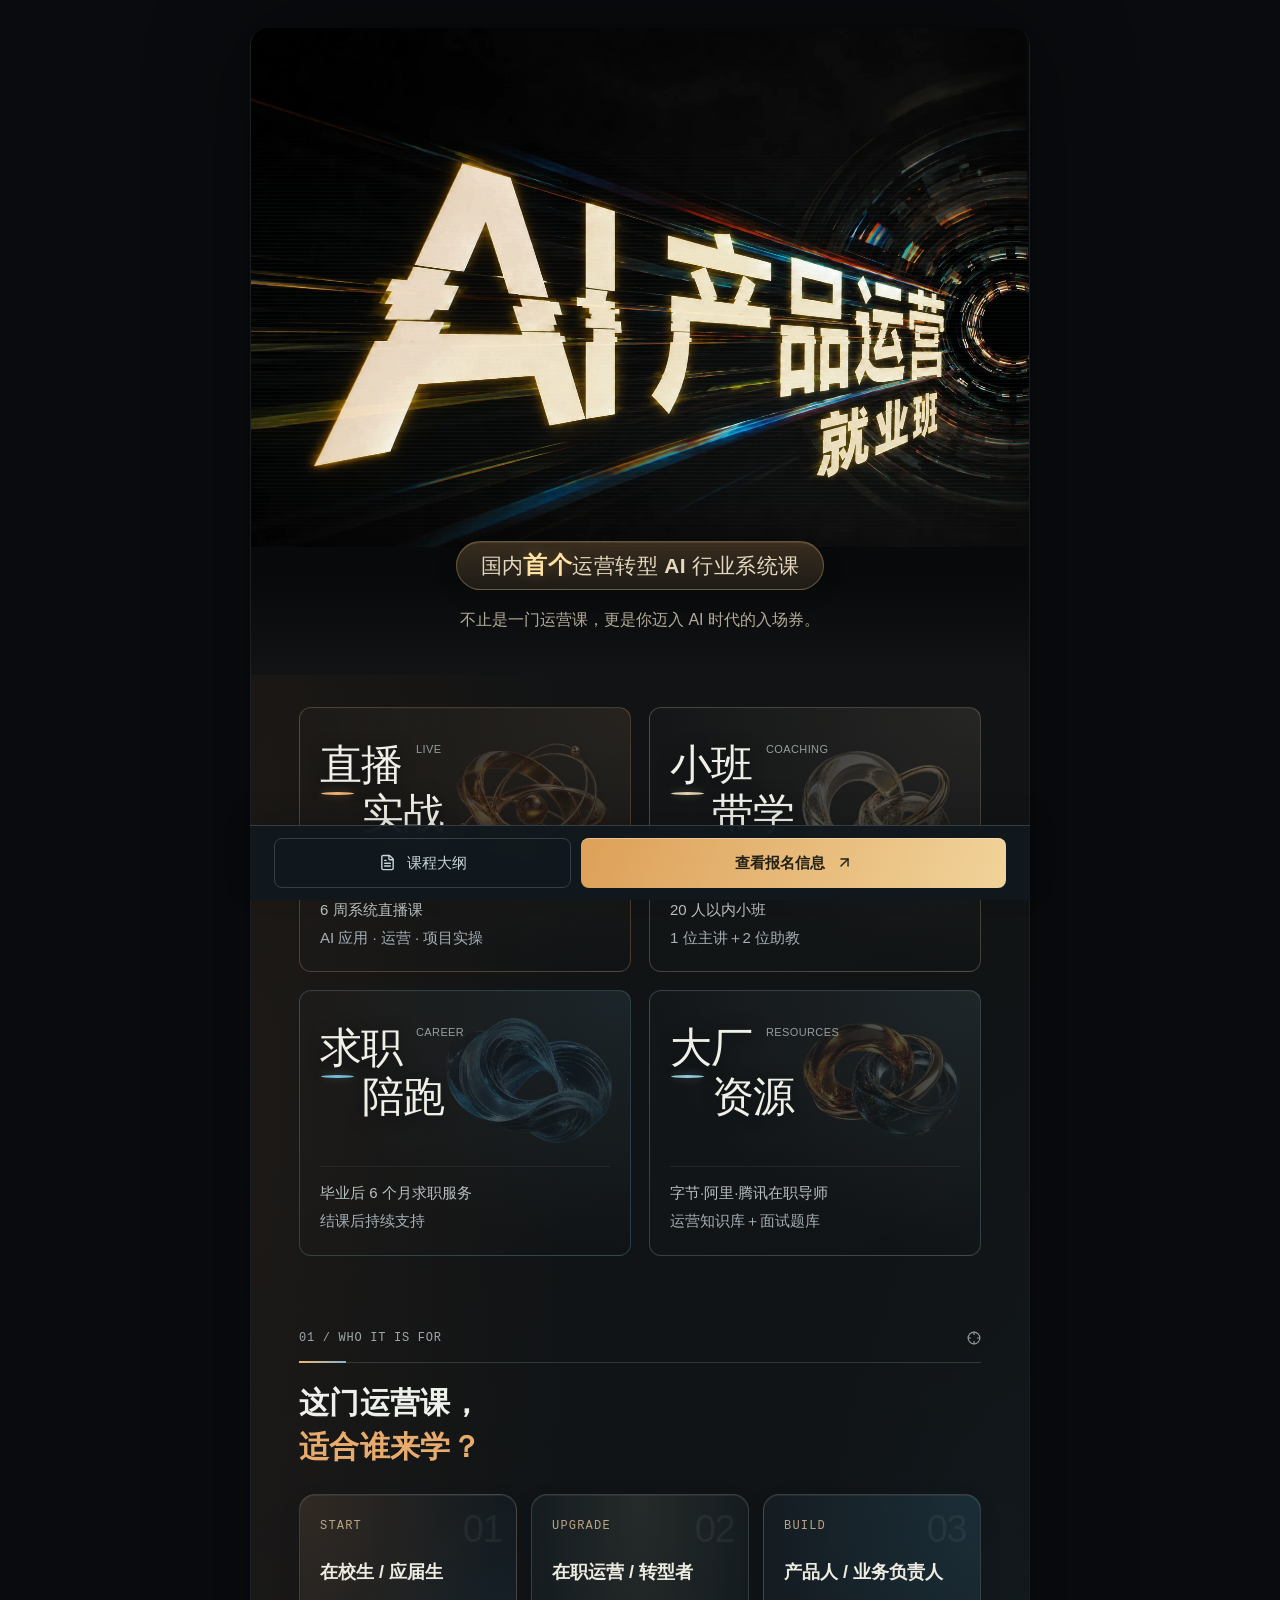
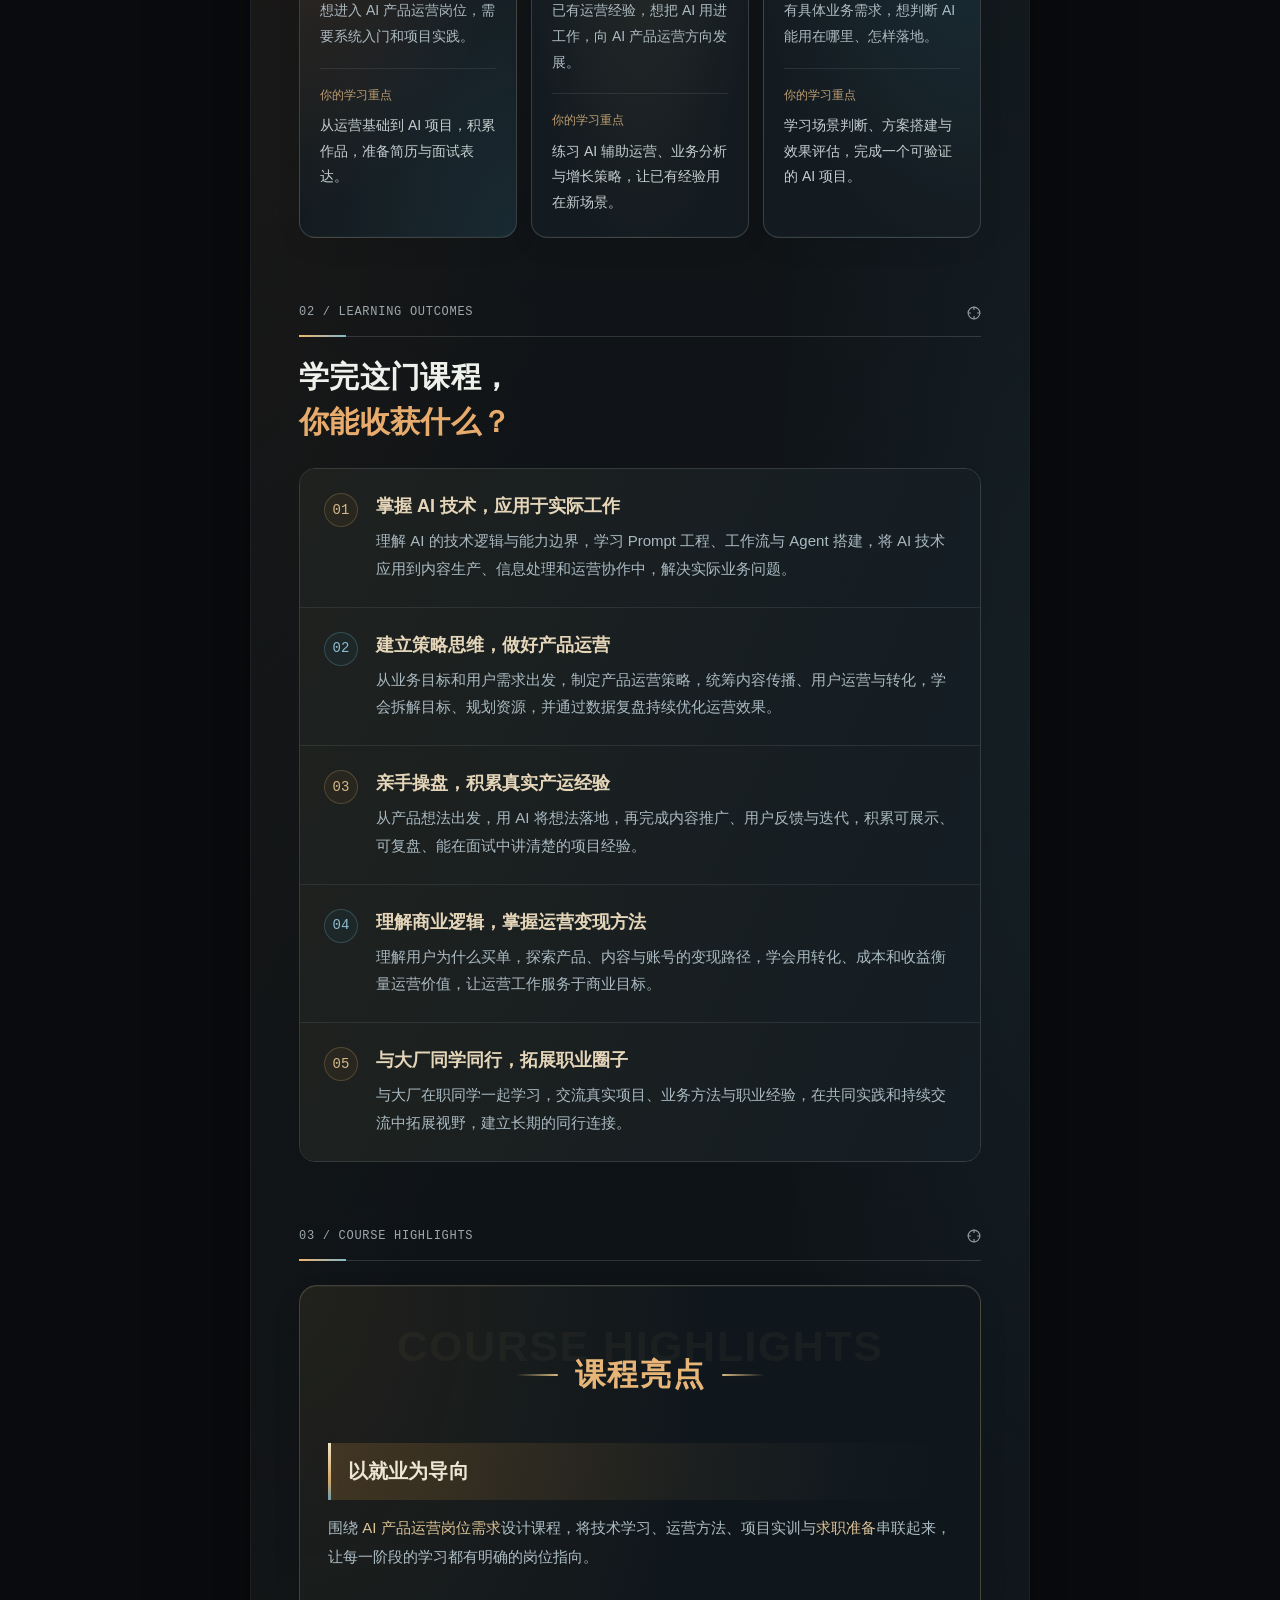
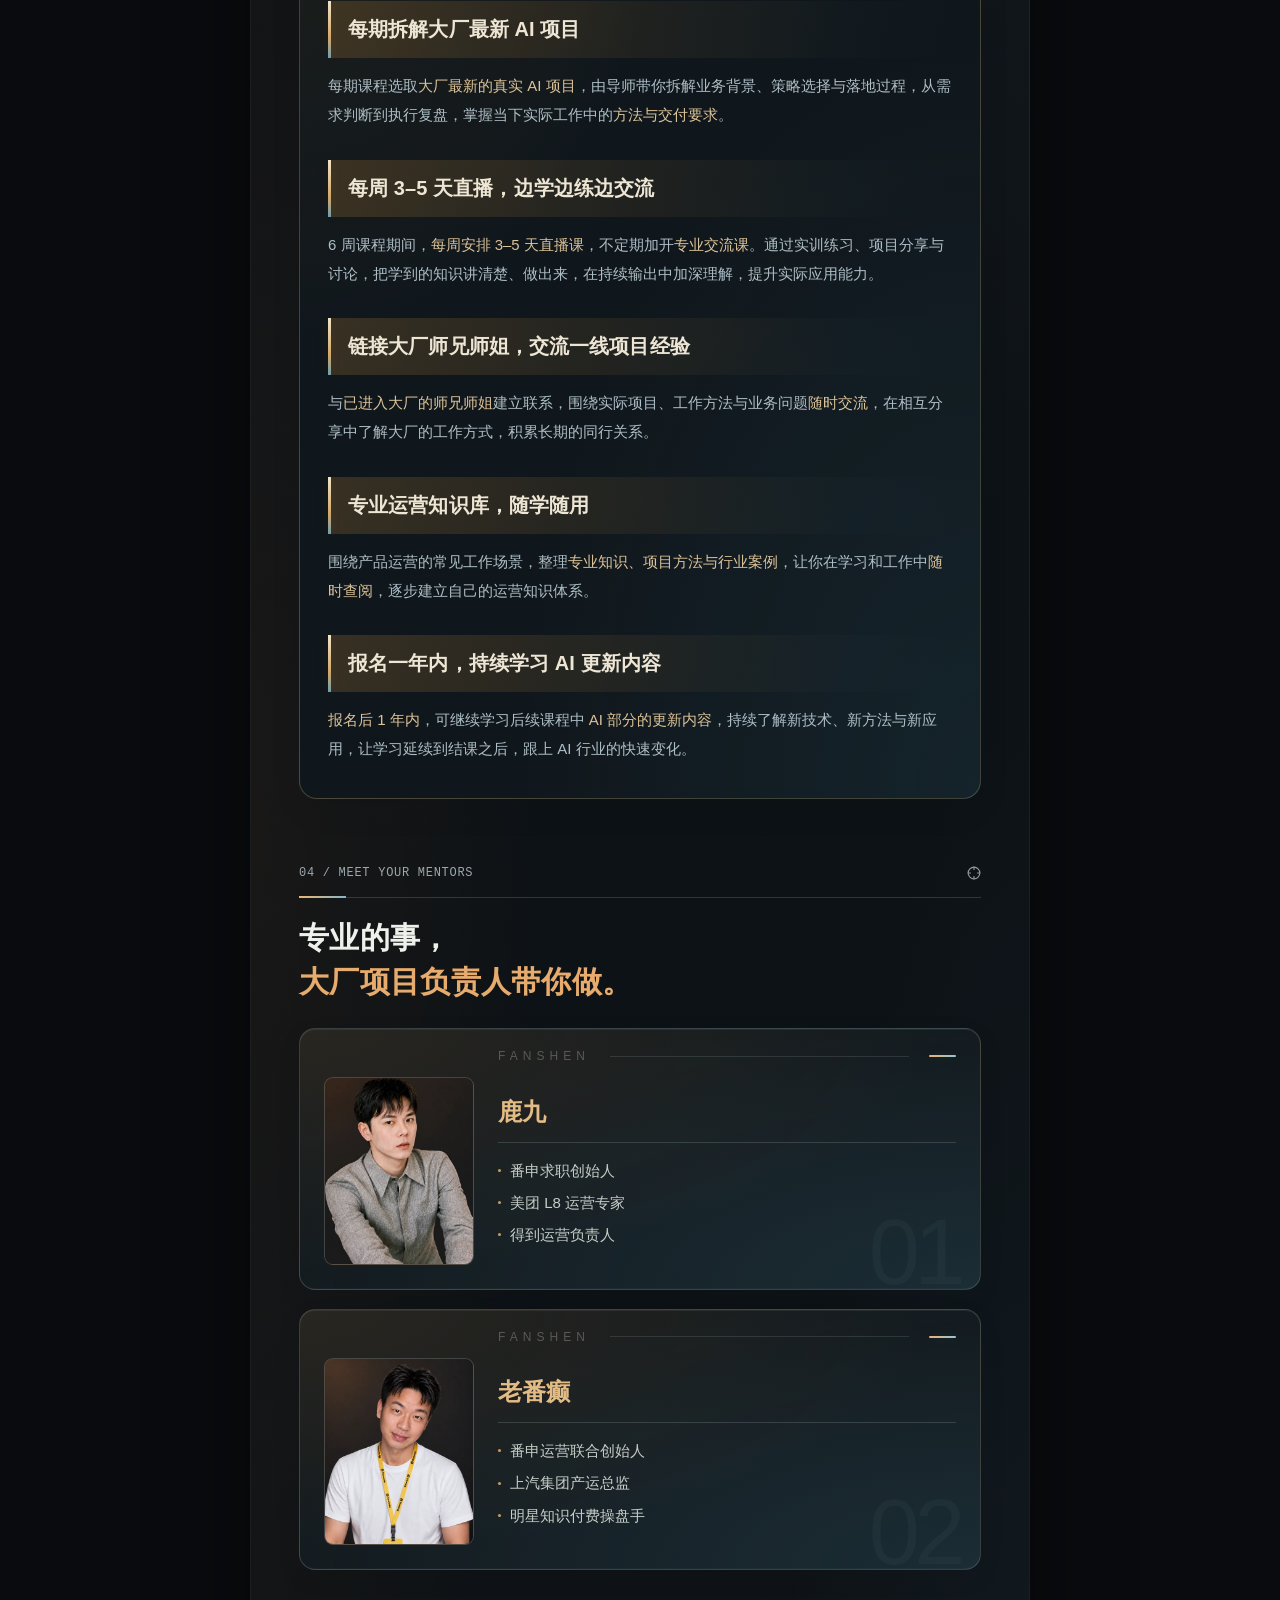
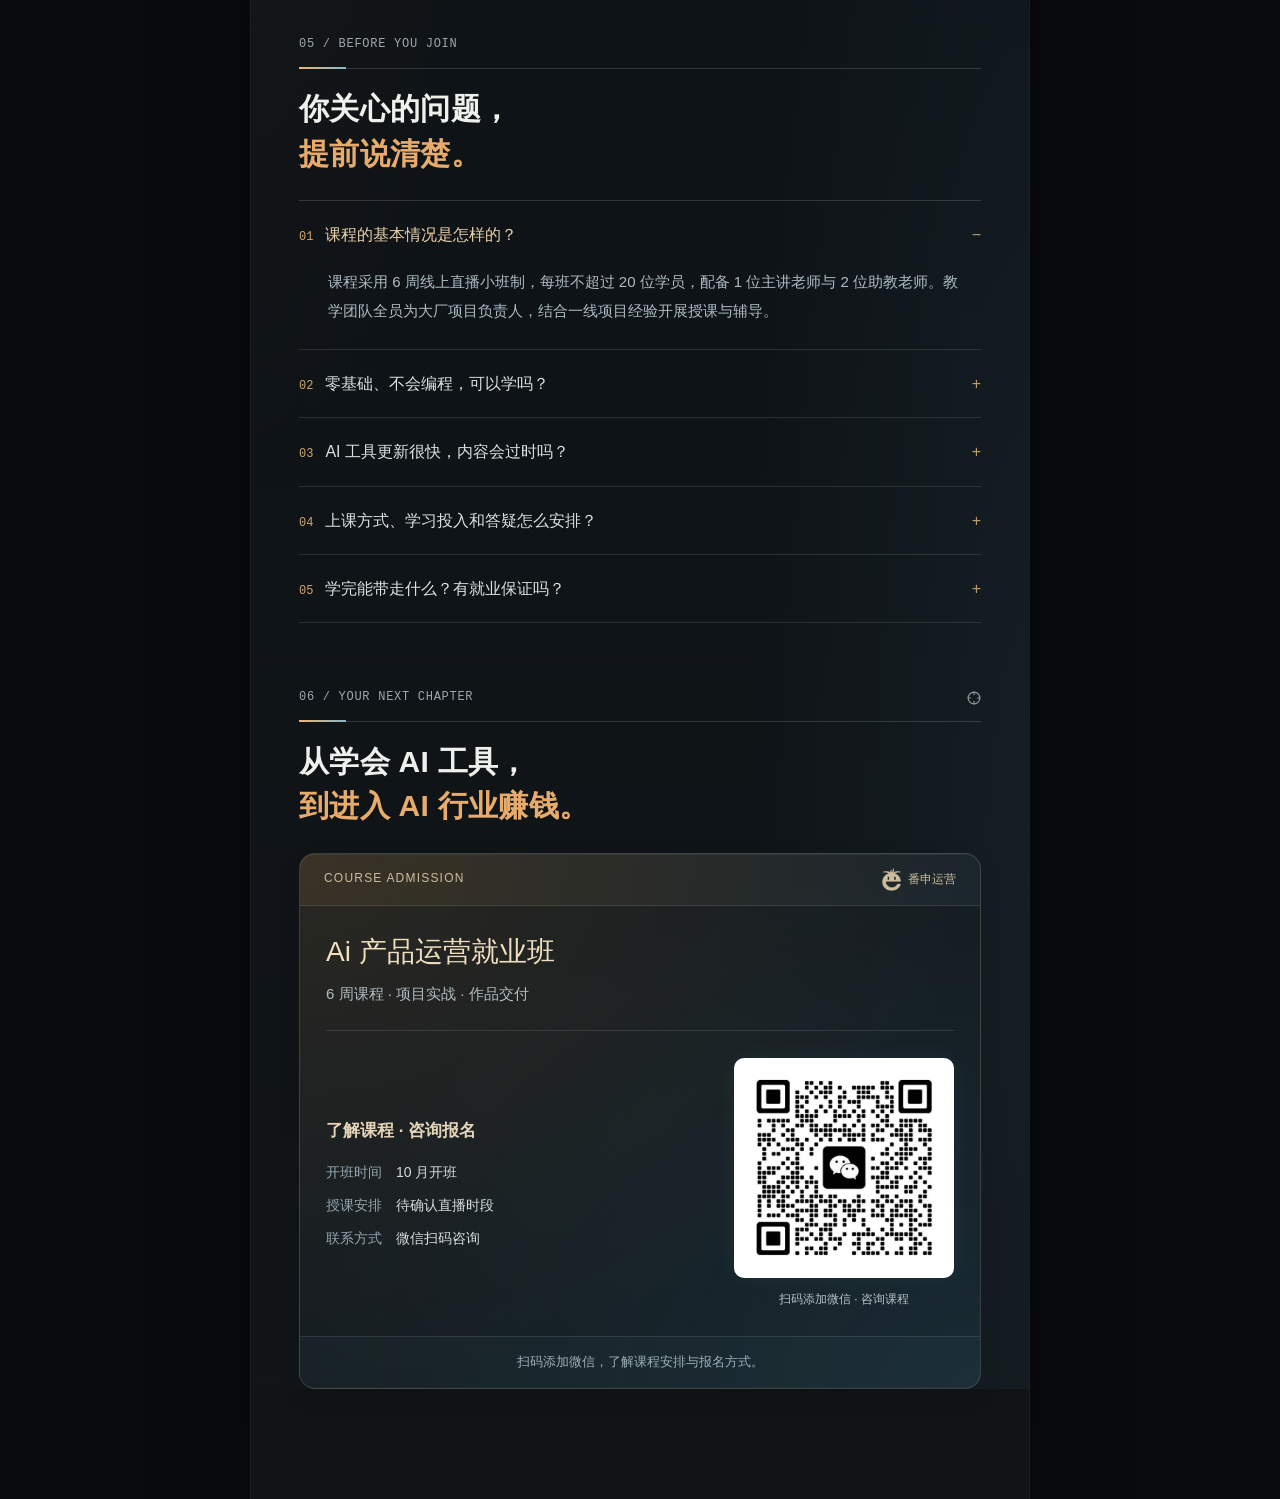
==== commit 950c84f7: "优化课程服务图形加载并增强卡片边界" ====
--- a/index.html
+++ b/index.html
@@ -1,5 +1,5 @@
-<!DOCTYPE html><html lang="zh-CN" class="dark"><head><meta charset="UTF-8"><meta name="viewport" content="width=device-width,initial-scale=1,viewport-fit=cover"><title>Ai 产品运营就业班 · 番申运营</title><meta name="description" content="掌握 AI Native 思维，让 AI 成为解决问题的方式。"><link rel="preload" as="image" href="./hero-ai-product-operations-career.0550bcef70ce.webp" type="image/webp" fetchpriority="high"><style>/*! tailwindcss v4.2.1 | MIT License | https://tailwindcss.com */
-@layer properties{@supports (((-webkit-hyphens:none)) and (not (margin-trim:inline))) or ((-moz-orient:inline) and (not (color:rgb(from red r g b)))){:root,:host{--shimmer-angle:20deg}*,:before,:after{--tw-translate-x:0;--tw-translate-y:0;--tw-translate-z:0;--tw-rotate-x:initial;--tw-rotate-y:initial;--tw-rotate-z:initial;--tw-skew-x:initial;--tw-skew-y:initial;--tw-scroll-snap-strictness:proximity;--tw-space-x-reverse:0;--tw-border-style:solid;--tw-leading:initial;--tw-font-weight:initial;--tw-tracking:initial;--tw-ordinal:initial;--tw-slashed-zero:initial;--tw-numeric-figure:initial;--tw-numeric-spacing:initial;--tw-numeric-fraction:initial;--tw-shadow:0 0 #0000;--tw-shadow-color:initial;--tw-shadow-alpha:100%;--tw-inset-shadow:0 0 #0000;--tw-inset-shadow-color:initial;--tw-inset-shadow-alpha:100%;--tw-ring-color:initial;--tw-ring-shadow:0 0 #0000;--tw-inset-ring-color:initial;--tw-inset-ring-shadow:0 0 #0000;--tw-ring-inset:initial;--tw-ring-offset-width:0px;--tw-ring-offset-color:#fff;--tw-ring-offset-shadow:0 0 #0000;--tw-outline-style:solid;--tw-duration:initial;--tw-ease:initial;--tw-content:"";--tw-scale-x:1;--tw-scale-y:1;--tw-scale-z:1;--tw-blur:initial;--tw-brightness:initial;--tw-contrast:initial;--tw-grayscale:initial;--tw-hue-rotate:initial;--tw-invert:initial;--tw-opacity:initial;--tw-saturate:initial;--tw-sepia:initial;--tw-drop-shadow:initial;--tw-drop-shadow-color:initial;--tw-drop-shadow-alpha:100%;--tw-drop-shadow-size:initial;--tw-backdrop-blur:initial;--tw-backdrop-brightness:initial;--tw-backdrop-contrast:initial;--tw-backdrop-grayscale:initial;--tw-backdrop-hue-rotate:initial;--tw-backdrop-invert:initial;--tw-backdrop-opacity:initial;--tw-backdrop-saturate:initial;--tw-backdrop-sepia:initial;--tw-animation-delay:0s;--tw-animation-direction:normal;--tw-animation-duration:initial;--tw-animation-fill-mode:none;--tw-animation-iteration-count:1;--tw-enter-blur:0;--tw-enter-opacity:1;--tw-enter-rotate:0;--tw-enter-scale:1;--tw-enter-translate-x:0;--tw-enter-translate-y:0;--tw-exit-blur:0;--tw-exit-opacity:1;--tw-exit-rotate:0;--tw-exit-scale:1;--tw-exit-translate-x:0;--tw-exit-translate-y:0;--scroll-fade-t:0px;--scroll-fade-b:0px;--scroll-fade-s:0px;--scroll-fade-e:0px;--scroll-fade-mask:initial;--shimmer-image:initial;--shimmer-text-fill:initial}::backdrop{--tw-translate-x:0;--tw-translate-y:0;--tw-translate-z:0;--tw-rotate-x:initial;--tw-rotate-y:initial;--tw-rotate-z:initial;--tw-skew-x:initial;--tw-skew-y:initial;--tw-scroll-snap-strictness:proximity;--tw-space-x-reverse:0;--tw-border-style:solid;--tw-leading:initial;--tw-font-weight:initial;--tw-tracking:initial;--tw-ordinal:initial;--tw-slashed-zero:initial;--tw-numeric-figure:initial;--tw-numeric-spacing:initial;--tw-numeric-fraction:initial;--tw-shadow:0 0 #0000;--tw-shadow-color:initial;--tw-shadow-alpha:100%;--tw-inset-shadow:0 0 #0000;--tw-inset-shadow-color:initial;--tw-inset-shadow-alpha:100%;--tw-ring-color:initial;--tw-ring-shadow:0 0 #0000;--tw-inset-ring-color:initial;--tw-inset-ring-shadow:0 0 #0000;--tw-ring-inset:initial;--tw-ring-offset-width:0px;--tw-ring-offset-color:#fff;--tw-ring-offset-shadow:0 0 #0000;--tw-outline-style:solid;--tw-duration:initial;--tw-ease:initial;--tw-content:"";--tw-scale-x:1;--tw-scale-y:1;--tw-scale-z:1;--tw-blur:initial;--tw-brightness:initial;--tw-contrast:initial;--tw-grayscale:initial;--tw-hue-rotate:initial;--tw-invert:initial;--tw-opacity:initial;--tw-saturate:initial;--tw-sepia:initial;--tw-drop-shadow:initial;--tw-drop-shadow-color:initial;--tw-drop-shadow-alpha:100%;--tw-drop-shadow-size:initial;--tw-backdrop-blur:initial;--tw-backdrop-brightness:initial;--tw-backdrop-contrast:initial;--tw-backdrop-grayscale:initial;--tw-backdrop-hue-rotate:initial;--tw-backdrop-invert:initial;--tw-backdrop-opacity:initial;--tw-backdrop-saturate:initial;--tw-backdrop-sepia:initial;--tw-animation-delay:0s;--tw-animation-direction:normal;--tw-animation-duration:initial;--tw-animation-fill-mode:none;--tw-animation-iteration-count:1;--tw-enter-blur:0;--tw-enter-opacity:1;--tw-enter-rotate:0;--tw-enter-scale:1;--tw-enter-translate-x:0;--tw-enter-translate-y:0;--tw-exit-blur:0;--tw-exit-opacity:1;--tw-exit-rotate:0;--tw-exit-scale:1;--tw-exit-translate-x:0;--tw-exit-translate-y:0;--scroll-fade-t:0px;--scroll-fade-b:0px;--scroll-fade-s:0px;--scroll-fade-e:0px;--scroll-fade-mask:initial;--shimmer-image:initial;--shimmer-text-fill:initial}}}@layer theme{:root,:host{--font-mono:ui-monospace, SFMono-Regular, Menlo, Monaco, Consolas, "Liberation Mono", "Courier New", monospace;--color-black:#000;--color-white:#fff;--spacing:.25rem;--container-xs:20rem;--container-sm:24rem;--text-xs:.75rem;--text-xs--line-height:calc(1 / .75);--text-sm:.875rem;--text-sm--line-height:calc(1.25 / .875);--text-base:1rem;--text-base--line-height:calc(1.5 / 1);--font-weight-normal:400;--font-weight-medium:500;--tracking-tight:-.025em;--tracking-widest:.1em;--leading-tight:1.25;--leading-snug:1.375;--leading-normal:1.5;--leading-relaxed:1.625;--radius-sm:.25rem;--radius-md:.375rem;--radius-xl:.75rem;--radius-2xl:1rem;--radius-4xl:2rem;--ease-in-out:cubic-bezier(.4, 0, .2, 1);--animate-spin:spin 1s linear infinite;--animate-pulse:pulse 2s cubic-bezier(.4, 0, .6, 1) infinite;--blur-xs:4px;--aspect-video:16 / 9;--default-transition-duration:.15s;--default-transition-timing-function:cubic-bezier(.4, 0, .2, 1);--default-font-family:Arial,"PingFang SC","Microsoft YaHei",sans-serif;--default-mono-font-family:var(--font-mono);--color-border:var(--border)}}@layer base{*,:after,:before{box-sizing:border-box;border:0 solid;margin:0;padding:0}::backdrop{box-sizing:border-box;border:0 solid;margin:0;padding:0}::file-selector-button{box-sizing:border-box;border:0 solid;margin:0;padding:0}html,:host{-webkit-text-size-adjust:100%;tab-size:4;line-height:1.5;font-family:var(--default-font-family,ui-sans-serif, system-ui, sans-serif, "Apple Color Emoji", "Segoe UI Emoji", "Segoe UI Symbol", "Noto Color Emoji");font-feature-settings:var(--default-font-feature-settings,normal);font-variation-settings:var(--default-font-variation-settings,normal);-webkit-tap-highlight-color:transparent}hr{height:0;color:inherit;border-top-width:1px}abbr:where([title]){-webkit-text-decoration:underline dotted;text-decoration:underline dotted}h1,h2,h3,h4,h5,h6{font-size:inherit;font-weight:inherit}a{color:inherit;-webkit-text-decoration:inherit;-webkit-text-decoration:inherit;-webkit-text-decoration:inherit;-webkit-text-decoration:inherit;text-decoration:inherit}b,strong{font-weight:bolder}code,kbd,samp,pre{font-family:var(--default-mono-font-family,ui-monospace, SFMono-Regular, Menlo, Monaco, Consolas, "Liberation Mono", "Courier New", monospace);font-feature-settings:var(--default-mono-font-feature-settings,normal);font-variation-settings:var(--default-mono-font-variation-settings,normal);font-size:1em}small{font-size:80%}sub,sup{vertical-align:baseline;font-size:75%;line-height:0;position:relative}sub{bottom:-.25em}sup{top:-.5em}table{text-indent:0;border-color:inherit;border-collapse:collapse}:-moz-focusring{outline:auto}progress{vertical-align:baseline}summary{display:list-item}ol,ul,menu{list-style:none}img,svg,video,canvas,audio,iframe,embed,object{vertical-align:middle;display:block}img,video{max-width:100%;height:auto}button,input,select,optgroup,textarea{font:inherit;font-feature-settings:inherit;font-variation-settings:inherit;letter-spacing:inherit;color:inherit;opacity:1;background-color:#0000;border-radius:0}::file-selector-button{font:inherit;font-feature-settings:inherit;font-variation-settings:inherit;letter-spacing:inherit;color:inherit;opacity:1;background-color:#0000;border-radius:0}:where(select:is([multiple],[size])) optgroup{font-weight:bolder}:where(select:is([multiple],[size])) optgroup option{padding-inline-start:20px}::file-selector-button{margin-inline-end:4px}::placeholder{opacity:1}@supports (not ((-webkit-appearance:-apple-pay-button))) or (contain-intrinsic-size:1px){::placeholder{color:currentColor}@supports (color:color-mix(in lab, red, red)){::placeholder{color:color-mix(in oklab, currentcolor 50%, transparent)}}}textarea{resize:vertical}::-webkit-search-decoration{-webkit-appearance:none}::-webkit-date-and-time-value{min-height:1lh;text-align:inherit}::-webkit-datetime-edit{display:inline-flex}::-webkit-datetime-edit-fields-wrapper{padding:0}::-webkit-datetime-edit{padding-block:0}::-webkit-datetime-edit-year-field{padding-block:0}::-webkit-datetime-edit-month-field{padding-block:0}::-webkit-datetime-edit-day-field{padding-block:0}::-webkit-datetime-edit-hour-field{padding-block:0}::-webkit-datetime-edit-minute-field{padding-block:0}::-webkit-datetime-edit-second-field{padding-block:0}::-webkit-datetime-edit-millisecond-field{padding-block:0}::-webkit-datetime-edit-meridiem-field{padding-block:0}::-webkit-calendar-picker-indicator{line-height:1}:-moz-ui-invalid{box-shadow:none}button,input:where([type=button],[type=reset],[type=submit]){-webkit-appearance:button;appearance:button}::file-selector-button{-webkit-appearance:button;appearance:button}::-webkit-inner-spin-button{height:auto}::-webkit-outer-spin-button{height:auto}[hidden]:where(:not([hidden=until-found])){display:none!important}}@layer components;@layer utilities{.\@container\/card-header{container:card-header/inline-size}.\@container\/field-group{container:field-group/inline-size}.pointer-events-auto{pointer-events:auto}.pointer-events-none{pointer-events:none}.invisible{visibility:hidden}.visible{visibility:visible}.sr-only{clip-path:inset(50%);white-space:nowrap;border-width:0;width:1px;height:1px;margin:-1px;padding:0;position:absolute;overflow:hidden}.absolute{position:absolute}.fixed{position:fixed}.relative{position:relative}.static{position:static}.inset-0{inset:calc(var(--spacing) * 0)}.inset-x-0{inset-inline:calc(var(--spacing) * 0)}.inset-x-4{inset-inline:calc(var(--spacing) * 4)}.inset-y-0{inset-block:calc(var(--spacing) * 0)}.inset-s-1\/2{inset-inline-start:50%}.start{inset-inline-start:var(--spacing)}.end{inset-inline-end:var(--spacing)}.-top-12{top:calc(var(--spacing) * -12)}.top-0{top:calc(var(--spacing) * 0)}.top-1\.5{top:calc(var(--spacing) * 1.5)}.top-1\/2{top:50%}.top-1\/3{top:33.3333%}.top-2{top:calc(var(--spacing) * 2)}.top-3{top:calc(var(--spacing) * 3)}.top-3\.5{top:calc(var(--spacing) * 3.5)}.top-\[60\%\]{top:60%}.top-full{top:100%}.top-px{top:1px}.-right-12{right:calc(var(--spacing) * -12)}.right-0{right:calc(var(--spacing) * 0)}.right-1{right:calc(var(--spacing) * 1)}.right-2{right:calc(var(--spacing) * 2)}.right-2\.5{right:calc(var(--spacing) * 2.5)}.right-3{right:calc(var(--spacing) * 3)}.-bottom-12{bottom:calc(var(--spacing) * -12)}.bottom-0{bottom:calc(var(--spacing) * 0)}.bottom-4{bottom:calc(var(--spacing) * 4)}.-left-12{left:calc(var(--spacing) * -12)}.left-1\.5{left:calc(var(--spacing) * 1.5)}.left-1\/2{left:50%}.left-3{left:calc(var(--spacing) * 3)}.isolate{isolation:isolate}.z-0{z-index:0}.z-1{z-index:1}.z-10{z-index:10}.z-20{z-index:20}.z-50{z-index:50}.z-\[calc\(1000-var\(--toast-index\)\)\]{z-index:calc(1000 - var(--toast-index))}.order-first{order:-9999}.order-last{order:9999}.col-start-2{grid-column-start:2}.row-span-2{grid-row:span 2/span 2}.row-start-1{grid-row-start:1}.m-\(--drawer-inset\,0px\){margin:var(--drawer-inset,0px)}.-mx-1{margin-inline:calc(var(--spacing) * -1)}.-mx-4{margin-inline:calc(var(--spacing) * -4)}.mx-2{margin-inline:calc(var(--spacing) * 2)}.mx-3\.5{margin-inline:calc(var(--spacing) * 3.5)}.mx-auto{margin-inline:auto}.-my-2{margin-block:calc(var(--spacing) * -2)}.my-0\.5{margin-block:calc(var(--spacing) * .5)}.my-1{margin-block:calc(var(--spacing) * 1)}.my-2{margin-block:calc(var(--spacing) * 2)}.my-auto{margin-block:auto}.-mt-4{margin-top:calc(var(--spacing) * -4)}.mt-0\.5{margin-top:calc(var(--spacing) * .5)}.mt-2{margin-top:calc(var(--spacing) * 2)}.mt-4{margin-top:calc(var(--spacing) * 4)}.mt-auto{margin-top:auto}.-mb-4{margin-bottom:calc(var(--spacing) * -4)}.mb-1\.5{margin-bottom:calc(var(--spacing) * 1.5)}.mb-2{margin-bottom:calc(var(--spacing) * 2)}.-ml-1{margin-left:calc(var(--spacing) * -1)}.-ml-4{margin-left:calc(var(--spacing) * -4)}.ml-1{margin-left:calc(var(--spacing) * 1)}.ml-4{margin-left:calc(var(--spacing) * 4)}.ml-auto{margin-left:auto}.line-clamp-1{-webkit-line-clamp:1;-webkit-box-orient:vertical;display:-webkit-box;overflow:hidden}.line-clamp-2{-webkit-line-clamp:2;-webkit-box-orient:vertical;display:-webkit-box;overflow:hidden}.no-scrollbar{-ms-overflow-style:none;scrollbar-width:none}.no-scrollbar::-webkit-scrollbar{display:none}.block{display:block}.flex{display:flex}.grid{display:grid}.hidden{display:none}.inline-flex{display:inline-flex}.table{display:table}.table-caption{display:table-caption}.table-cell{display:table-cell}.table-row{display:table-row}.field-sizing-content{field-sizing:content}.aspect-\(--ratio\){aspect-ratio:var(--ratio)}.aspect-square{aspect-ratio:1}.aspect-video{aspect-ratio:var(--aspect-video)}.size-\(--cell-size\){width:var(--cell-size);height:var(--cell-size)}.size-2{width:calc(var(--spacing) * 2);height:calc(var(--spacing) * 2)}.size-2\.5{width:calc(var(--spacing) * 2.5);height:calc(var(--spacing) * 2.5)}.size-3{width:calc(var(--spacing) * 3);height:calc(var(--spacing) * 3)}.size-4{width:calc(var(--spacing) * 4);height:calc(var(--spacing) * 4)}.size-5{width:calc(var(--spacing) * 5);height:calc(var(--spacing) * 5)}.size-6{width:calc(var(--spacing) * 6);height:calc(var(--spacing) * 6)}.size-7{width:calc(var(--spacing) * 7);height:calc(var(--spacing) * 7)}.size-8{width:calc(var(--spacing) * 8);height:calc(var(--spacing) * 8)}.size-9{width:calc(var(--spacing) * 9);height:calc(var(--spacing) * 9)}.size-10{width:calc(var(--spacing) * 10);height:calc(var(--spacing) * 10)}.size-auto{width:auto;height:auto}.size-full{width:100%;height:100%}.h-\(--accordion-panel-height\){height:var(--accordion-panel-height)}.h-\(--cell-size\){height:var(--cell-size)}.h-\(--drawer-content-height\){height:var(--drawer-content-height)}.h-\(--height\){height:var(--height)}.h-\(--popup-height\){height:var(--popup-height)}.h-\(--positioner-height\){height:var(--positioner-height)}.h-1{height:calc(var(--spacing) * 1)}.h-1\.5{height:calc(var(--spacing) * 1.5)}.h-2{height:calc(var(--spacing) * 2)}.h-2\.5{height:calc(var(--spacing) * 2.5)}.h-4{height:calc(var(--spacing) * 4)}.h-5{height:calc(var(--spacing) * 5)}.h-6{height:calc(var(--spacing) * 6)}.h-7{height:calc(var(--spacing) * 7)}.h-8{height:calc(var(--spacing) * 8)}.h-8\!{height:calc(var(--spacing) * 8)!important}.h-9{height:calc(var(--spacing) * 9)}.h-10{height:calc(var(--spacing) * 10)}.h-12{height:calc(var(--spacing) * 12)}.h-\[calc\(--spacing\(5\.25\)\)\]{height:calc(calc(var(--spacing) * 5.25))}.h-\[calc\(100\%-1px\)\]{height:calc(100% - 1px)}.h-auto{height:auto}.h-full{height:100%}.h-max{height:max-content}.h-px{height:1px}.h-svh{height:100svh}.max-h-\(--available-height\){max-height:var(--available-height)}.max-h-\(--drawer-content-max-height\,none\){max-height:var(--drawer-content-max-height,none)}.max-h-72{max-height:calc(var(--spacing) * 72)}.max-h-\[min\(calc\(--spacing\(72\)---spacing\(9\)\)\,calc\(var\(--available-height\)---spacing\(9\)\)\)\]{max-height:min(calc(calc(var(--spacing) * 72) - calc(var(--spacing) * 9)), calc(var(--available-height) - calc(var(--spacing) * 9)))}.min-h-0{min-height:calc(var(--spacing) * 0)}.min-h-4{min-height:calc(var(--spacing) * 4)}.min-h-8{min-height:calc(var(--spacing) * 8)}.min-h-16{min-height:calc(var(--spacing) * 16)}.min-h-dvh{min-height:100dvh}.min-h-full{min-height:100%}.min-h-svh{min-height:100svh}.w-\(--anchor-width\){width:var(--anchor-width)}.w-\(--cell-size\){width:var(--cell-size)}.w-\(--drawer-content-width\,auto\){width:var(--drawer-content-width,auto)}.w-\(--popup-width\){width:var(--popup-width)}.w-\(--positioner-width\){width:var(--positioner-width)}.w-\(--sidebar-width\){width:var(--sidebar-width)}.w-0{width:calc(var(--spacing) * 0)}.w-1{width:calc(var(--spacing) * 1)}.w-2{width:calc(var(--spacing) * 2)}.w-2\.5{width:calc(var(--spacing) * 2.5)}.w-4{width:calc(var(--spacing) * 4)}.w-5{width:calc(var(--spacing) * 5)}.w-10{width:calc(var(--spacing) * 10)}.w-24{width:calc(var(--spacing) * 24)}.w-64{width:calc(var(--spacing) * 64)}.w-72{width:calc(var(--spacing) * 72)}.w-auto{width:auto}.w-fit{width:fit-content}.w-full{width:100%}.w-max{width:max-content}.w-px{width:1px}.max-w-\(--available-width\){max-width:var(--available-width)}.max-w-\(--skeleton-width\){max-width:var(--skeleton-width)}.max-w-\[80\%\]{max-width:80%}.max-w-\[calc\(100\%-2rem\)\]{max-width:calc(100% - 2rem)}.max-w-full{max-width:100%}.max-w-max{max-width:max-content}.max-w-sm{max-width:var(--container-sm)}.max-w-xs{max-width:var(--container-xs)}.min-w-\(--cell-size\){min-width:var(--cell-size)}.min-w-0{min-width:calc(var(--spacing) * 0)}.min-w-5{min-width:calc(var(--spacing) * 5)}.min-w-7{min-width:calc(var(--spacing) * 7)}.min-w-8{min-width:calc(var(--spacing) * 8)}.min-w-9{min-width:calc(var(--spacing) * 9)}.min-w-16{min-width:calc(var(--spacing) * 16)}.min-w-32{min-width:calc(var(--spacing) * 32)}.min-w-36{min-width:calc(var(--spacing) * 36)}.min-w-40{min-width:calc(var(--spacing) * 40)}.min-w-\[96px\]{min-width:96px}.min-w-\[calc\(var\(--anchor-width\)\+--spacing\(7\)\)\]{min-width:calc(var(--anchor-width) + calc(var(--spacing) * 7))}.flex-1{flex:1}.shrink-0{flex-shrink:0}.grow{flex-grow:1}.grow-0{flex-grow:0}.basis-full{flex-basis:100%}.caption-bottom{caption-side:bottom}.border-collapse{border-collapse:collapse}.origin-\(--transform-origin\){transform-origin:var(--transform-origin)}.origin-bottom{transform-origin:bottom}.-translate-x-1\/2{--tw-translate-x:calc(calc(1 / 2 * 100%) * -1);translate:var(--tw-translate-x) var(--tw-translate-y)}.-translate-x-px{--tw-translate-x:-1px;translate:var(--tw-translate-x) var(--tw-translate-y)}.translate-x-px{--tw-translate-x:1px;translate:var(--tw-translate-x) var(--tw-translate-y)}.-translate-y-1\/2{--tw-translate-y:calc(calc(1 / 2 * 100%) * -1);translate:var(--tw-translate-x) var(--tw-translate-y)}.-translate-y-3\/4{--tw-translate-y:calc(calc(3 / 4 * 100%) * -1);translate:var(--tw-translate-x) var(--tw-translate-y)}.translate-y-0{--tw-translate-y:calc(var(--spacing) * 0);translate:var(--tw-translate-x) var(--tw-translate-y)}.translate-y-3\/4{--tw-translate-y:calc(3 / 4 * 100%);translate:var(--tw-translate-x) var(--tw-translate-y)}.translate-y-\[calc\(-50\%-2px\)\]{--tw-translate-y:calc(-50% - 2px);translate:var(--tw-translate-x) var(--tw-translate-y)}.rotate-45{rotate:45deg}.rotate-90{rotate:90deg}.\[transform\:translateX\(var\(--toast-swipe-movement-x\)\)_translateY\(calc\(var\(--toast-swipe-movement-y\)-\(var\(--toast-index\)\*var\(--peek\)\)-\(var\(--shrink\)\*var\(--height\)\)\)\)_scale\(var\(--scale\)\)\]{transform:translateX(var(--toast-swipe-movement-x)) translateY(calc(var(--toast-swipe-movement-y) - (var(--toast-index) * var(--peek)) - (var(--shrink) * var(--height)))) scale(var(--scale))}.transform-\[translate3d\(var\(--translate-x\,0px\)\,var\(--translate-y\,0px\)\,0\)_scale\(var\(--stack-scale\)\)\]{transform:translate3d(var(--translate-x,0px),var(--translate-y,0px),0) scale(var(--stack-scale))}.scroll-fade-x{--_scroll-fade-size-s:var(--scroll-fade-s-size,var(--scroll-fade-size,min(12%, calc(var(--spacing) * 10))));--_scroll-fade-size-e:var(--scroll-fade-e-size,var(--scroll-fade-size,min(12%, calc(var(--spacing) * 10))));--scroll-fade-inline:linear-gradient(to right, transparent 0, #000 var(--scroll-fade-s,0px), #000 calc(100% - var(--scroll-fade-e,0px)), transparent 100%)}.scroll-fade-x:where([dir=rtl],[dir=rtl] *){--scroll-fade-inline:linear-gradient(to left, transparent 0, #000 var(--scroll-fade-s,0px), #000 calc(100% - var(--scroll-fade-e,0px)), transparent 100%)}.scroll-fade-x{-webkit-mask-image:var(--scroll-fade-mask,var(--scroll-fade-inline));-webkit-mask-image:var(--scroll-fade-mask,var(--scroll-fade-inline));-webkit-mask-image:var(--scroll-fade-mask,var(--scroll-fade-inline));-webkit-mask-image:var(--scroll-fade-mask,var(--scroll-fade-inline));mask-image:var(--scroll-fade-mask,var(--scroll-fade-inline));-webkit-mask-composite:source-in;-webkit-mask-composite:source-in;-webkit-mask-composite:source-in;-webkit-mask-repeat:no-repeat;mask-repeat:no-repeat;-webkit-mask-composite:source-in;mask-composite:intersect}@supports (animation-timeline:scroll()){.scroll-fade-x{animation:1ms ease-in-out scroll-fade-reveal-s,1ms ease-in-out scroll-fade-reveal-e;animation-timeline:scroll(self inline),scroll(self inline);animation-range:0 var(--scroll-fade-reveal,calc(var(--spacing) * 24)), calc(100% - var(--scroll-fade-reveal,calc(var(--spacing) * 24))) 100%;animation-fill-mode:both}}@supports not (animation-timeline:scroll()){.scroll-fade-x{--scroll-fade-s:var(--_scroll-fade-size-s);--scroll-fade-e:var(--_scroll-fade-size-e)}}.scroll-fade-b{--_scroll-fade-size-b:var(--scroll-fade-b-size,var(--scroll-fade-size,min(12%, calc(var(--spacing) * 10))));--scroll-fade-mask:linear-gradient(to bottom, #000 0, #000 calc(100% - var(--scroll-fade-b,0px)), transparent 100%);-webkit-mask-image:var(--scroll-fade-mask);-webkit-mask-image:var(--scroll-fade-mask);-webkit-mask-image:var(--scroll-fade-mask);-webkit-mask-image:var(--scroll-fade-mask);mask-image:var(--scroll-fade-mask);-webkit-mask-composite:source-in;-webkit-mask-composite:source-in;-webkit-mask-composite:source-in;-webkit-mask-repeat:no-repeat;mask-repeat:no-repeat;-webkit-mask-composite:source-in;mask-composite:intersect}@supports (animation-timeline:scroll()){.scroll-fade-b{animation:1ms ease-in-out scroll-fade-reveal-b;animation-timeline:scroll(self y);animation-range:calc(100% - var(--scroll-fade-reveal,calc(var(--spacing) * 24))) 100%;animation-fill-mode:both}}@supports not (animation-timeline:scroll()){.scroll-fade-b{--scroll-fade-b:var(--_scroll-fade-size-b)}}.animate-caret-blink{animation:1.25s ease-out infinite caret-blink}.animate-pulse{animation:var(--animate-pulse)}.animate-spin{animation:var(--animate-spin)}.cursor-default{cursor:default}.cursor-grab{cursor:grab}.cursor-text{cursor:text}.touch-manipulation{touch-action:manipulation}.touch-none{touch-action:none}.resize-none{resize:none}.snap-x{scroll-snap-type:x var(--tw-scroll-snap-strictness)}.snap-mandatory{--tw-scroll-snap-strictness:mandatory}.scroll-my-1{scroll-margin-block:calc(var(--spacing) * 1)}.scroll-px-1{scroll-padding-inline:calc(var(--spacing) * 1)}.scroll-py-1{scroll-padding-block:calc(var(--spacing) * 1)}.list-disc{list-style-type:disc}.list-none{list-style-type:none}.appearance-none{-webkit-appearance:none;appearance:none}.auto-rows-min{grid-auto-rows:min-content}.grid-rows-\[auto_1fr\]{grid-template-rows:auto 1fr}.flex-col{flex-direction:column}.flex-col-reverse{flex-direction:column-reverse}.flex-row{flex-direction:row}.flex-wrap{flex-wrap:wrap}.place-content-center{place-content:center}.place-items-center{place-items:center}.items-center{align-items:center}.items-end{align-items:flex-end}.items-start{align-items:flex-start}.items-stretch{align-items:stretch}.justify-between{justify-content:space-between}.justify-center{justify-content:center}.justify-start{justify-content:flex-start}.gap-\(--card-spacing\){gap:var(--card-spacing)}.gap-0{gap:calc(var(--spacing) * 0)}.gap-0\.5{gap:calc(var(--spacing) * .5)}.gap-1{gap:calc(var(--spacing) * 1)}.gap-1\.5{gap:calc(var(--spacing) * 1.5)}.gap-2{gap:calc(var(--spacing) * 2)}.gap-2\.5{gap:calc(var(--spacing) * 2.5)}.gap-3{gap:calc(var(--spacing) * 3)}.gap-4{gap:calc(var(--spacing) * 4)}.gap-5{gap:calc(var(--spacing) * 5)}.gap-6{gap:calc(var(--spacing) * 6)}.gap-\[--spacing\(var\(--gap\)\)\]{gap:calc(var(--spacing) * var(--gap))}:where(.-space-x-2>:not(:last-child)){--tw-space-x-reverse:0;margin-inline-start:calc(calc(var(--spacing) * -2) * var(--tw-space-x-reverse));margin-inline-end:calc(calc(var(--spacing) * -2) * calc(1 - var(--tw-space-x-reverse)))}.self-end{align-self:flex-end}.self-start{align-self:flex-start}.self-stretch{align-self:stretch}.justify-self-end{justify-self:flex-end}.truncate{text-overflow:ellipsis;white-space:nowrap;overflow:hidden}.overflow-auto{overflow:auto}.overflow-hidden{overflow:hidden}.overflow-x-auto{overflow-x:auto}.overflow-x-hidden{overflow-x:hidden}.overflow-y-auto{overflow-y:auto}.overscroll-contain{overscroll-behavior:contain}.overscroll-x-contain{overscroll-behavior-x:contain}.rounded-\(--cell-radius\){border-radius:var(--cell-radius)}.rounded-2xl{border-radius:var(--radius-2xl)}.rounded-4xl{border-radius:var(--radius-4xl)}.rounded-\[2px\]{border-radius:2px}.rounded-\[4px\]{border-radius:4px}.rounded-\[calc\(var\(--radius\)-3px\)\]{border-radius:calc(var(--radius) - 3px)}.rounded-\[inherit\]{border-radius:inherit}.rounded-\[min\(var\(--radius-md\)\,10px\)\]{border-radius:min(var(--radius-md), 10px)}.rounded-\[min\(var\(--radius-md\)\,12px\)\]{border-radius:min(var(--radius-md), 12px)}.rounded-full{border-radius:2147483647px}.rounded-lg{border-radius:16px}.rounded-lg\!{border-radius:16px!important}.rounded-md{border-radius:var(--radius-md)}.rounded-none{border-radius:0}.rounded-sm{border-radius:var(--radius-sm)}.rounded-xl{border-radius:var(--radius-xl)}.rounded-xl\!{border-radius:var(--radius-xl)!important}.rounded-t-xl{border-top-left-radius:var(--radius-xl);border-top-right-radius:var(--radius-xl)}.rounded-l-\(--cell-radius\){border-top-left-radius:var(--cell-radius);border-bottom-left-radius:var(--cell-radius)}.rounded-tl-sm{border-top-left-radius:var(--radius-sm)}.rounded-r-\(--cell-radius\){border-top-right-radius:var(--cell-radius);border-bottom-right-radius:var(--cell-radius)}.rounded-b-xl{border-bottom-right-radius:var(--radius-xl);border-bottom-left-radius:var(--radius-xl)}.border{border-style:var(--tw-border-style);border-width:1px}.border-0{border-style:var(--tw-border-style);border-width:0}.border-\[1\.5px\]{border-style:var(--tw-border-style);border-width:1.5px}.border-y{border-block-style:var(--tw-border-style);border-block-width:1px}.border-t{border-top-style:var(--tw-border-style);border-top-width:1px}.border-r{border-right-style:var(--tw-border-style);border-right-width:1px}.border-b{border-bottom-style:var(--tw-border-style);border-bottom-width:1px}.border-l{border-left-style:var(--tw-border-style);border-left-width:1px}.border-dashed{--tw-border-style:dashed;border-style:dashed}.border-none{--tw-border-style:none;border-style:none}.border-\(--color-border\){border-color:var(--color-border)}.border-border,.border-border\/50{border-color:var(--border)}@supports (color:color-mix(in lab, red, red)){.border-border\/50{border-color:color-mix(in oklab, var(--border) 50%, transparent)}}.border-ring{border-color:#eea356}.border-transparent{border-color:#0000}.bg-\(--color-bg\){background-color:var(--color-bg)}.bg-\[Canvas\]{background-color:canvas}.bg-background{background-color:var(--background)}.bg-black\/10{background-color:#0000001a}@supports (color:color-mix(in lab, red, red)){.bg-black\/10{background-color:color-mix(in oklab, var(--color-black) 10%, transparent)}}.bg-border{background-color:var(--border)}.bg-card{background-color:var(--card)}.bg-foreground{background-color:var(--foreground)}.bg-muted,.bg-muted\/50{background-color:var(--muted)}@supports (color:color-mix(in lab, red, red)){.bg-muted\/50{background-color:color-mix(in oklab, var(--muted) 50%, transparent)}}.bg-primary{background-color:var(--primary)}.bg-primary-foreground{background-color:#0b0c0d}.bg-transparent{background-color:#0000}.bg-white{background-color:var(--color-white)}.bg-clip-padding{background-clip:padding-box}.fill-foreground{fill:var(--foreground)}.object-cover{object-fit:cover}.p-\(--card-spacing\){padding:var(--card-spacing)}.p-0{padding:calc(var(--spacing) * 0)}.p-1{padding:calc(var(--spacing) * 1)}.p-2{padding:calc(var(--spacing) * 2)}.p-2\.5{padding:calc(var(--spacing) * 2.5)}.p-4{padding:calc(var(--spacing) * 4)}.p-6{padding:calc(var(--spacing) * 6)}.p-\[3px\]{padding:3px}.p-px{padding:1px}.px-\(--card-spacing\){padding-inline:var(--card-spacing)}.px-\(--cell-size\){padding-inline:var(--cell-size)}.px-1{padding-inline:calc(var(--spacing) * 1)}.px-1\.5{padding-inline:calc(var(--spacing) * 1.5)}.px-2{padding-inline:calc(var(--spacing) * 2)}.px-2\.5{padding-inline:calc(var(--spacing) * 2.5)}.px-3{padding-inline:calc(var(--spacing) * 3)}.py-\(--card-spacing\){padding-block:var(--card-spacing)}.py-0\.5{padding-block:calc(var(--spacing) * .5)}.py-1{padding-block:calc(var(--spacing) * 1)}.py-1\.5{padding-block:calc(var(--spacing) * 1.5)}.py-2{padding-block:calc(var(--spacing) * 2)}.py-2\.5{padding-block:calc(var(--spacing) * 2.5)}.py-6{padding-block:calc(var(--spacing) * 6)}.py-\[2px\]{padding-block:2px}.pt-0{padding-top:calc(var(--spacing) * 0)}.pt-2{padding-top:calc(var(--spacing) * 2)}.pt-3{padding-top:calc(var(--spacing) * 3)}.pt-4{padding-top:calc(var(--spacing) * 4)}.pr-1\.5{padding-right:calc(var(--spacing) * 1.5)}.pr-1\.5\!{padding-right:calc(var(--spacing) * 1.5)!important}.pr-2{padding-right:calc(var(--spacing) * 2)}.pr-8{padding-right:calc(var(--spacing) * 8)}.pb-0{padding-bottom:calc(var(--spacing) * 0)}.pb-2{padding-bottom:calc(var(--spacing) * 2)}.pb-2\.5{padding-bottom:calc(var(--spacing) * 2.5)}.pb-3{padding-bottom:calc(var(--spacing) * 3)}.pl-1\.5{padding-left:calc(var(--spacing) * 1.5)}.pl-1\.5\!{padding-left:calc(var(--spacing) * 1.5)!important}.pl-2{padding-left:calc(var(--spacing) * 2)}.pl-2\.5{padding-left:calc(var(--spacing) * 2.5)}.pl-4{padding-left:calc(var(--spacing) * 4)}.pl-7{padding-left:calc(var(--spacing) * 7)}.text-center{text-align:center}.text-left{text-align:left}.align-middle{vertical-align:middle}.font-mono{font-family:var(--font-mono)}.font-sans{font-family:Arial,PingFang SC,Microsoft YaHei,sans-serif}.text-base{font-size:var(--text-base);line-height:var(--tw-leading,var(--text-base--line-height))}.text-sm{font-size:var(--text-sm);line-height:var(--tw-leading,var(--text-sm--line-height))}.text-sm\/relaxed{font-size:var(--text-sm);line-height:var(--leading-relaxed)}.text-xs{font-size:var(--text-xs);line-height:var(--tw-leading,var(--text-xs--line-height))}.text-\[0\.8rem\]{font-size:.8rem}.leading-none{--tw-leading:1;line-height:1}.leading-normal{--tw-leading:var(--leading-normal);line-height:var(--leading-normal)}.leading-relaxed{--tw-leading:var(--leading-relaxed);line-height:var(--leading-relaxed)}.leading-snug{--tw-leading:var(--leading-snug);line-height:var(--leading-snug)}.leading-tight{--tw-leading:var(--leading-tight);line-height:var(--leading-tight)}.font-medium{--tw-font-weight:var(--font-weight-medium);font-weight:var(--font-weight-medium)}.font-normal{--tw-font-weight:var(--font-weight-normal);font-weight:var(--font-weight-normal)}.tracking-tight{--tw-tracking:var(--tracking-tight);letter-spacing:var(--tracking-tight)}.tracking-widest{--tw-tracking:var(--tracking-widest);letter-spacing:var(--tracking-widest)}.text-balance{text-wrap:balance}.wrap-break-word{overflow-wrap:break-word}.whitespace-nowrap{white-space:nowrap}.text-\[CanvasText\]{color:canvastext}.text-background{color:var(--background)}.text-card-foreground{color:var(--foreground)}.text-current{color:currentColor}.text-foreground,.text-foreground\/60{color:var(--foreground)}@supports (color:color-mix(in lab, red, red)){.text-foreground\/60{color:color-mix(in oklab, var(--foreground) 60%, transparent)}}.text-muted-foreground{color:var(--muted-foreground)}.text-primary{color:var(--primary)}.text-primary-foreground{color:#0b0c0d}.tabular-nums{--tw-numeric-spacing:tabular-nums;font-variant-numeric:var(--tw-ordinal,) var(--tw-slashed-zero,) var(--tw-numeric-figure,) var(--tw-numeric-spacing,) var(--tw-numeric-fraction,)}.underline-offset-4{text-underline-offset:4px}.opacity-0{opacity:0}.opacity-50{opacity:.5}.opacity-60{opacity:.6}.opacity-\[max\(var\(--drawer-overlay-min-opacity\,0\)\,calc\(1-var\(--drawer-swipe-progress\)\)\)\]{opacity:max(var(--drawer-overlay-min-opacity,0), calc(1 - var(--drawer-swipe-progress)))}.bg-blend-color{background-blend-mode:color}.shadow{--tw-shadow:0 1px 3px 0 var(--tw-shadow-color,#0000001a), 0 1px 2px -1px var(--tw-shadow-color,#0000001a);box-shadow:var(--tw-inset-shadow), var(--tw-inset-ring-shadow), var(--tw-ring-offset-shadow), var(--tw-ring-shadow), var(--tw-shadow)}.shadow-\[0_0_0_1px_var\(--sidebar-border\)\]{--tw-shadow:0 0 0 1px var(--tw-shadow-color,var(--sidebar-border));box-shadow:var(--tw-inset-shadow), var(--tw-inset-ring-shadow), var(--tw-ring-offset-shadow), var(--tw-ring-shadow), var(--tw-shadow)}.shadow-lg{--tw-shadow:0 10px 15px -3px var(--tw-shadow-color,#0000001a), 0 4px 6px -4px var(--tw-shadow-color,#0000001a);box-shadow:var(--tw-inset-shadow), var(--tw-inset-ring-shadow), var(--tw-ring-offset-shadow), var(--tw-ring-shadow), var(--tw-shadow)}.shadow-md{--tw-shadow:0 4px 6px -1px var(--tw-shadow-color,#0000001a), 0 2px 4px -2px var(--tw-shadow-color,#0000001a);box-shadow:var(--tw-inset-shadow), var(--tw-inset-ring-shadow), var(--tw-ring-offset-shadow), var(--tw-ring-shadow), var(--tw-shadow)}.shadow-none{--tw-shadow:0 0 #0000;box-shadow:var(--tw-inset-shadow), var(--tw-inset-ring-shadow), var(--tw-ring-offset-shadow), var(--tw-ring-shadow), var(--tw-shadow)}.shadow-none\!{--tw-shadow:0 0 #0000!important;box-shadow:var(--tw-inset-shadow), var(--tw-inset-ring-shadow), var(--tw-ring-offset-shadow), var(--tw-ring-shadow), var(--tw-shadow)!important}.shadow-xl{--tw-shadow:0 20px 25px -5px var(--tw-shadow-color,#0000001a), 0 8px 10px -6px var(--tw-shadow-color,#0000001a);box-shadow:var(--tw-inset-shadow), var(--tw-inset-ring-shadow), var(--tw-ring-offset-shadow), var(--tw-ring-shadow), var(--tw-shadow)}.ring-0{--tw-ring-shadow:var(--tw-ring-inset,) 0 0 0 calc(0px + var(--tw-ring-offset-width)) var(--tw-ring-color,currentcolor);box-shadow:var(--tw-inset-shadow), var(--tw-inset-ring-shadow), var(--tw-ring-offset-shadow), var(--tw-ring-shadow), var(--tw-shadow)}.ring-1{--tw-ring-shadow:var(--tw-ring-inset,) 0 0 0 calc(1px + var(--tw-ring-offset-width)) var(--tw-ring-color,currentcolor);box-shadow:var(--tw-inset-shadow), var(--tw-inset-ring-shadow), var(--tw-ring-offset-shadow), var(--tw-ring-shadow), var(--tw-shadow)}.ring-2{--tw-ring-shadow:var(--tw-ring-inset,) 0 0 0 calc(2px + var(--tw-ring-offset-width)) var(--tw-ring-color,currentcolor);box-shadow:var(--tw-inset-shadow), var(--tw-inset-ring-shadow), var(--tw-ring-offset-shadow), var(--tw-ring-shadow), var(--tw-shadow)}.ring-3{--tw-ring-shadow:var(--tw-ring-inset,) 0 0 0 calc(3px + var(--tw-ring-offset-width)) var(--tw-ring-color,currentcolor);box-shadow:var(--tw-inset-shadow), var(--tw-inset-ring-shadow), var(--tw-ring-offset-shadow), var(--tw-ring-shadow), var(--tw-shadow)}.ring-background{--tw-ring-color:var(--background)}.ring-card{--tw-ring-color:var(--card)}.ring-foreground\/10{--tw-ring-color:var(--foreground)}@supports (color:color-mix(in lab, red, red)){.ring-foreground\/10{--tw-ring-color:color-mix(in oklab, var(--foreground) 10%, transparent)}}.ring-ring\/50{--tw-ring-color:lab(73.4438% 23.3141 50.8454/.5)}.ring-offset-background{--tw-ring-offset-color:var(--background)}.outline-hidden{--tw-outline-style:none;outline-style:none}@media (forced-colors:active){.outline-hidden{outline-offset:2px;outline:2px solid #0000}}.outline{outline-style:var(--tw-outline-style);outline-width:1px}.transition{transition-property:color,background-color,border-color,outline-color,text-decoration-color,fill,stroke,--tw-gradient-from,--tw-gradient-via,--tw-gradient-to,opacity,box-shadow,transform,translate,scale,rotate,filter,-webkit-backdrop-filter,backdrop-filter,display,content-visibility,overlay,pointer-events;transition-timing-function:var(--tw-ease,var(--default-transition-timing-function));transition-duration:var(--tw-duration,var(--default-transition-duration))}.transition-\[color\,box-shadow\]{transition-property:color,box-shadow;transition-timing-function:var(--tw-ease,var(--default-transition-timing-function));transition-duration:var(--tw-duration,var(--default-transition-duration))}.transition-\[left\,right\,width\]{transition-property:left,right,width;transition-timing-function:var(--tw-ease,var(--default-transition-timing-function));transition-duration:var(--tw-duration,var(--default-transition-duration))}.transition-\[margin\,opacity\]{transition-property:margin,opacity;transition-timing-function:var(--tw-ease,var(--default-transition-timing-function));transition-duration:var(--tw-duration,var(--default-transition-duration))}.transition-\[opacity\,transform\,translate\]{transition-property:opacity,transform,translate;transition-timing-function:var(--tw-ease,var(--default-transition-timing-function));transition-duration:var(--tw-duration,var(--default-transition-duration))}.transition-\[opacity\,transform\,width\,height\,scale\,translate\]{transition-property:opacity,transform,width,height,scale,translate;transition-timing-function:var(--tw-ease,var(--default-transition-timing-function));transition-duration:var(--tw-duration,var(--default-transition-duration))}.transition-\[top\,left\,right\,bottom\]{transition-property:top,left,right,bottom;transition-timing-function:var(--tw-ease,var(--default-transition-timing-function));transition-duration:var(--tw-duration,var(--default-transition-duration))}.transition-\[transform\,height\,opacity\,filter\]{transition-property:transform,height,opacity,filter;transition-timing-function:var(--tw-ease,var(--default-transition-timing-function));transition-duration:var(--tw-duration,var(--default-transition-duration))}.transition-\[translate\,scale\,opacity\]{transition-property:translate,scale,opacity;transition-timing-function:var(--tw-ease,var(--default-transition-timing-function));transition-duration:var(--tw-duration,var(--default-transition-duration))}.transition-\[width\,height\,padding\]{transition-property:width,height,padding;transition-timing-function:var(--tw-ease,var(--default-transition-timing-function));transition-duration:var(--tw-duration,var(--default-transition-duration))}.transition-\[width\]{transition-property:width;transition-timing-function:var(--tw-ease,var(--default-transition-timing-function));transition-duration:var(--tw-duration,var(--default-transition-duration))}.transition-all{transition-property:all;transition-timing-function:var(--tw-ease,var(--default-transition-timing-function));transition-duration:var(--tw-duration,var(--default-transition-duration))}.transition-colors{transition-property:color,background-color,border-color,outline-color,text-decoration-color,fill,stroke,--tw-gradient-from,--tw-gradient-via,--tw-gradient-to;transition-timing-function:var(--tw-ease,var(--default-transition-timing-function));transition-duration:var(--tw-duration,var(--default-transition-duration))}.transition-opacity{transition-property:opacity;transition-timing-function:var(--tw-ease,var(--default-transition-timing-function));transition-duration:var(--tw-duration,var(--default-transition-duration))}.transition-transform{transition-property:transform,translate,scale,rotate;transition-timing-function:var(--tw-ease,var(--default-transition-timing-function));transition-duration:var(--tw-duration,var(--default-transition-duration))}.transition-none{transition-property:none}.duration-100{--tw-duration:.1s;transition-duration:.1s}.duration-150{--tw-duration:.15s;transition-duration:.15s}.duration-200{--tw-duration:.2s;transition-duration:.2s}.duration-250{--tw-duration:.25s;transition-duration:.25s}.duration-300{--tw-duration:.3s;transition-duration:.3s}.duration-450{--tw-duration:.45s;transition-duration:.45s}.duration-1000{--tw-duration:1s;transition-duration:1s}.duration-\[0\.35s\]{--tw-duration:.35s;transition-duration:.35s}.ease-\[cubic-bezier\(0\.22\,1\,0\.36\,1\)\]{--tw-ease:cubic-bezier(.22,1,.36,1);transition-timing-function:cubic-bezier(.22,1,.36,1)}.ease-\[cubic-bezier\(0\.32\,0\.72\,0\,1\)\]{--tw-ease:cubic-bezier(.32,.72,0,1);transition-timing-function:cubic-bezier(.32,.72,0,1)}.ease-\[cubic-bezier\(0\.45\,1\.005\,0\,1\.005\)\]{--tw-ease:cubic-bezier(.45,1.005,0,1.005);transition-timing-function:cubic-bezier(.45,1.005,0,1.005)}.ease-in-out{--tw-ease:var(--ease-in-out);transition-timing-function:var(--ease-in-out)}.ease-linear{--tw-ease:linear;transition-timing-function:linear}.will-change-transform{will-change:transform}.contain-content{contain:content}.outline-none{--tw-outline-style:none;outline-style:none}.select-none{-webkit-user-select:none;user-select:none}.select-text{-webkit-user-select:text;user-select:text}.\[--bleed\:3rem\]{--bleed:3rem}.\[--card-spacing\:--spacing\(4\)\]{--card-spacing:calc(var(--spacing) * 4)}.\[--cell-radius\:var\(--radius-md\)\]{--cell-radius:var(--radius-md)}.\[--cell-size\:--spacing\(7\)\]{--cell-size:calc(var(--spacing) * 7)}.\[--drawer-content-height\:var\(--drawer-height\,auto\)\]{--drawer-content-height:var(--drawer-height,auto)}.\[--gap\:0\.75rem\]{--gap:.75rem}.\[--height\:var\(--toast-frontmost-height\,var\(--toast-height\)\)\]{--height:var(--toast-frontmost-height,var(--toast-height))}.\[--offset-y\:calc\(var\(--toast-offset-y\)\*-1\+calc\(var\(--toast-index\)\*var\(--gap\)\*-1\)\+var\(--toast-swipe-movement-y\)\)\]{--offset-y:calc(var(--toast-offset-y) * -1 + calc(var(--toast-index) * var(--gap) * -1) + var(--toast-swipe-movement-y))}.\[--peek\:0\.75rem\]{--peek:.75rem}.\[--peek\:1rem\]{--peek:1rem}.\[--scale\:calc\(max\(0\,1-\(var\(--toast-index\)\*0\.1\)\)\)\]{--scale:calc(max(0, 1 - (var(--toast-index) * .1)))}.\[--shrink\:calc\(1-var\(--scale\)\)\]{--shrink:calc(1 - var(--scale))}.\[--stack-height\:var\(--drawer-frontmost-height\,var\(--drawer-height\,0px\)\)\]{--stack-height:var(--drawer-frontmost-height,var(--drawer-height,0px))}.\[--stack-peek-offset\:max\(0px\,calc\(\(var\(--nested-drawers\)-var\(--stack-progress\)\)\*var\(--peek\)\)\)\]{--stack-peek-offset:max(0px, calc((var(--nested-drawers) - var(--stack-progress)) * var(--peek)))}.\[--stack-progress\:clamp\(0\,var\(--drawer-swipe-progress\)\,1\)\]{--stack-progress:clamp(0, var(--drawer-swipe-progress), 1)}.\[--stack-scale-base\:max\(0\,calc\(1-\(var\(--nested-drawers\)\*var\(--stack-step\)\)\)\)\]{--stack-scale-base:max(0, calc(1 - (var(--nested-drawers) * var(--stack-step))))}.\[--stack-scale\:clamp\(0\,calc\(var\(--stack-scale-base\)\+\(var\(--stack-step\)\*var\(--stack-progress\)\)\)\,1\)\]{--stack-scale:clamp(0, calc(var(--stack-scale-base) + (var(--stack-step) * var(--stack-progress))), 1)}.\[--stack-shrink\:calc\(1-var\(--stack-scale\)\)\]{--stack-shrink:calc(1 - var(--stack-scale))}.\[--stack-step\:0\.05\]{--stack-step:.05}.\[contain-intrinsic-size\:auto_10rem\]{contain-intrinsic-size:auto 10rem}.\[content-visibility\:auto\]{content-visibility:auto}.\[interpolate-size\:allow-keywords\]{interpolate-size:allow-keywords}.\[transition\:transform_500ms_cubic-bezier\(0\.22\,1\,0\.36\,1\)\,opacity_500ms\,height_150ms\]{transition:transform .5s cubic-bezier(.22,1,.36,1),opacity .5s,height .15s}.running{animation-play-state:running}:is(.\*\:w-full>*){width:100%}.not-last\:border-b:not(:last-child){border-bottom-style:var(--tw-border-style);border-bottom-width:1px}.group-focus-within\/menu-item\:opacity-100:is(:where(.group\/menu-item):focus-within *){opacity:1}@media (hover:hover){.group-hover\/menu-item\:opacity-100:is(:where(.group\/menu-item):hover *){opacity:1}}.group-has-disabled\/field\:opacity-50:is(:where(.group\/field):has(:disabled) *){opacity:.5}.group-has-data-\[sidebar\=menu-action\]\/menu-item\:pr-8:is(:where(.group\/menu-item):has([data-sidebar=menu-action]) *){padding-right:calc(var(--spacing) * 8)}.group-has-data-\[size\=lg\]\/avatar-group\:size-10:is(:where(.group\/avatar-group):has([data-size=lg]) *){width:calc(var(--spacing) * 10);height:calc(var(--spacing) * 10)}.group-has-data-\[size\=sm\]\/avatar-group\:size-6:is(:where(.group\/avatar-group):has([data-size=sm]) *){width:calc(var(--spacing) * 6);height:calc(var(--spacing) * 6)}.group-has-data-\[slot\=combobox-clear\]\/input-group\:hidden:is(:where(.group\/input-group):has([data-slot=combobox-clear]) *),.group-has-data-\[slot\=command-shortcut\]\/command-item\:hidden:is(:where(.group\/command-item):has([data-slot=command-shortcut]) *){display:none}.group-has-data-\[slot\=item-description\]\/item\:translate-y-0\.5:is(:where(.group\/item):has([data-slot=item-description]) *){--tw-translate-y:calc(var(--spacing) * .5);translate:var(--tw-translate-x) var(--tw-translate-y)}.group-has-data-\[slot\=item-description\]\/item\:self-start:is(:where(.group\/item):has([data-slot=item-description]) *){align-self:flex-start}.group-has-data-\[slot\=message-footer\]\/message\:-translate-y-8:is(:where(.group\/message):has([data-slot=message-footer]) *){--tw-translate-y:calc(var(--spacing) * -8);translate:var(--tw-translate-x) var(--tw-translate-y)}.group-has-data-\[variant\=ghost\]\/message\:px-0:is(:where(.group\/message):has([data-variant=ghost]) *){padding-inline:calc(var(--spacing) * 0)}.group-has-data-horizontal\/field\:text-balance:is(:where(.group\/field):has(:where([data-orientation=horizontal])) *){text-wrap:balance}.group-has-\[\:focus-visible\]\/field-label\:border-transparent:is(:where(.group\/field-label):has(:focus-visible) *){border-color:#0000}.group-has-\[\:focus-visible\]\/field-label\:ring-0:is(:where(.group\/field-label):has(:focus-visible) *){--tw-ring-shadow:var(--tw-ring-inset,) 0 0 0 calc(0px + var(--tw-ring-offset-width)) var(--tw-ring-color,currentcolor);box-shadow:var(--tw-inset-shadow), var(--tw-inset-ring-shadow), var(--tw-ring-offset-shadow), var(--tw-ring-shadow), var(--tw-shadow)}.group-has-\[\>input\]\/input-group\:pt-2:is(:where(.group\/input-group):has(>input) *){padding-top:calc(var(--spacing) * 2)}.group-has-\[\>input\]\/input-group\:pb-2:is(:where(.group\/input-group):has(>input) *){padding-bottom:calc(var(--spacing) * 2)}.group-has-\[\>svg\]\/alert\:col-start-2:is(:where(.group\/alert):has(>svg) *){grid-column-start:2}.group-aria-expanded\/accordion-trigger\:hidden:is(:where(.group\/accordion-trigger)[aria-expanded=true] *){display:none}.group-aria-expanded\/accordion-trigger\:inline:is(:where(.group\/accordion-trigger)[aria-expanded=true] *){display:inline}.group-data-empty\/combobox-content\:flex:is(:where(.group\/combobox-content)[data-empty] *){display:flex}.group-data-nested-drawer-open\/drawer-popup\:opacity-0:is(:where(.group\/drawer-popup)[data-nested-drawer-open] *){opacity:0}.group-data-nested-drawer-swiping\/drawer-popup\:opacity-100:is(:where(.group\/drawer-popup)[data-nested-drawer-swiping] *){opacity:1}.group-data-popup-open\/navigation-menu-trigger\:rotate-180:is(:where(.group\/navigation-menu-trigger)[data-popup-open] *){rotate:180deg}.group-data-swiping\/drawer-popup\:select-none:is(:where(.group\/drawer-popup)[data-swiping] *){-webkit-user-select:none;user-select:none}.group-data-\[align\=end\]\/bubble\:self-end:is(:where(.group\/bubble)[data-align=end] *){align-self:flex-end}.group-data-\[align\=end\]\/message\:justify-end:is(:where(.group\/message)[data-align=end] *){justify-content:flex-end}.group-data-\[align\=end\]\/message\:self-end:is(:where(.group\/message)[data-align=end] *){align-self:flex-end}.group-data-\[checked\=true\]\/command-item\:opacity-100:is(:where(.group\/command-item)[data-checked=true] *){opacity:1}.group-data-\[collapsible\=icon\]\:-mt-8:is(:where(.group)[data-collapsible=icon] *){margin-top:calc(var(--spacing) * -8)}.group-data-\[collapsible\=icon\]\:hidden:is(:where(.group)[data-collapsible=icon] *){display:none}.group-data-\[collapsible\=icon\]\:size-8\!:is(:where(.group)[data-collapsible=icon] *){width:calc(var(--spacing) * 8)!important;height:calc(var(--spacing) * 8)!important}.group-data-\[collapsible\=icon\]\:w-\(--sidebar-width-icon\):is(:where(.group)[data-collapsible=icon] *){width:var(--sidebar-width-icon)}.group-data-\[collapsible\=icon\]\:w-\[calc\(var\(--sidebar-width-icon\)\+\(--spacing\(4\)\)\)\]:is(:where(.group)[data-collapsible=icon] *){width:calc(var(--sidebar-width-icon) + (calc(var(--spacing) * 4)))}.group-data-\[collapsible\=icon\]\:w-\[calc\(var\(--sidebar-width-icon\)\+\(--spacing\(4\)\)\+2px\)\]:is(:where(.group)[data-collapsible=icon] *){width:calc(var(--sidebar-width-icon) + (calc(var(--spacing) * 4)) + 2px)}.group-data-\[collapsible\=icon\]\:overflow-hidden:is(:where(.group)[data-collapsible=icon] *){overflow:hidden}.group-data-\[collapsible\=icon\]\:p-0\!:is(:where(.group)[data-collapsible=icon] *){padding:calc(var(--spacing) * 0)!important}.group-data-\[collapsible\=icon\]\:p-2\!:is(:where(.group)[data-collapsible=icon] *){padding:calc(var(--spacing) * 2)!important}.group-data-\[collapsible\=icon\]\:opacity-0:is(:where(.group)[data-collapsible=icon] *){opacity:0}.group-data-\[collapsible\=offcanvas\]\:w-0:is(:where(.group)[data-collapsible=offcanvas] *){width:calc(var(--spacing) * 0)}.group-data-\[collapsible\=offcanvas\]\:translate-x-0:is(:where(.group)[data-collapsible=offcanvas] *){--tw-translate-x:calc(var(--spacing) * 0);translate:var(--tw-translate-x) var(--tw-translate-y)}.group-data-\[disabled\=true\]\:pointer-events-none:is(:where(.group)[data-disabled=true] *){pointer-events:none}.group-data-\[disabled\=true\]\:opacity-50:is(:where(.group)[data-disabled=true] *),.group-data-\[disabled\=true\]\/field\:opacity-50:is(:where(.group\/field)[data-disabled=true] *),.group-data-\[disabled\=true\]\/input-group\:opacity-50:is(:where(.group\/input-group)[data-disabled=true] *){opacity:.5}.group-data-\[focused\=true\]\/day\:relative:is(:where(.group\/day)[data-focused=true] *){position:relative}.group-data-\[focused\=true\]\/day\:z-10:is(:where(.group\/day)[data-focused=true] *){z-index:10}.group-data-\[focused\=true\]\/day\:border-ring:is(:where(.group\/day)[data-focused=true] *){border-color:#eea356}.group-data-\[focused\=true\]\/day\:ring-\[3px\]:is(:where(.group\/day)[data-focused=true] *){--tw-ring-shadow:var(--tw-ring-inset,) 0 0 0 calc(3px + var(--tw-ring-offset-width)) var(--tw-ring-color,currentcolor);box-shadow:var(--tw-inset-shadow), var(--tw-inset-ring-shadow), var(--tw-ring-offset-shadow), var(--tw-ring-shadow), var(--tw-shadow)}.group-data-\[focused\=true\]\/day\:ring-ring\/50:is(:where(.group\/day)[data-focused=true] *){--tw-ring-color:lab(73.4438% 23.3141 50.8454/.5)}.group-data-\[orientation\=vertical\]\/attachment\:absolute:is(:where(.group\/attachment)[data-orientation=vertical] *){position:absolute}.group-data-\[orientation\=vertical\]\/attachment\:top-3:is(:where(.group\/attachment)[data-orientation=vertical] *){top:calc(var(--spacing) * 3)}.group-data-\[orientation\=vertical\]\/attachment\:right-3:is(:where(.group\/attachment)[data-orientation=vertical] *){right:calc(var(--spacing) * 3)}.group-data-\[orientation\=vertical\]\/attachment\:w-full:is(:where(.group\/attachment)[data-orientation=vertical] *){width:100%}.group-data-\[orientation\=vertical\]\/attachment\:gap-1:is(:where(.group\/attachment)[data-orientation=vertical] *){gap:calc(var(--spacing) * 1)}.group-data-\[orientation\=vertical\]\/attachment\:px-1:is(:where(.group\/attachment)[data-orientation=vertical] *){padding-inline:calc(var(--spacing) * 1)}.group-data-\[side\=left\]\:-right-4:is(:where(.group)[data-side=left] *){right:calc(var(--spacing) * -4)}.group-data-\[side\=left\]\:border-r:is(:where(.group)[data-side=left] *){border-right-style:var(--tw-border-style);border-right-width:1px}.group-data-\[side\=right\]\:left-0:is(:where(.group)[data-side=right] *){left:calc(var(--spacing) * 0)}.group-data-\[side\=right\]\:rotate-180:is(:where(.group)[data-side=right] *){rotate:180deg}.group-data-\[side\=right\]\:border-l:is(:where(.group)[data-side=right] *){border-left-style:var(--tw-border-style);border-left-width:1px}.group-data-\[size\=default\]\/avatar\:size-2\.5:is(:where(.group\/avatar)[data-size=default] *){width:calc(var(--spacing) * 2.5);height:calc(var(--spacing) * 2.5)}.group-data-\[size\=default\]\/switch\:size-4:is(:where(.group\/switch)[data-size=default] *){width:calc(var(--spacing) * 4);height:calc(var(--spacing) * 4)}.group-data-\[size\=lg\]\/avatar\:size-3:is(:where(.group\/avatar)[data-size=lg] *){width:calc(var(--spacing) * 3);height:calc(var(--spacing) * 3)}.group-data-\[size\=sm\]\/alert-dialog-content\:grid:is(:where(.group\/alert-dialog-content)[data-size=sm] *){display:grid}.group-data-\[size\=sm\]\/alert-dialog-content\:grid-cols-2:is(:where(.group\/alert-dialog-content)[data-size=sm] *){grid-template-columns:repeat(2,minmax(0,1fr))}.group-data-\[size\=sm\]\/attachment\:w-8:is(:where(.group\/attachment)[data-size=sm] *){width:calc(var(--spacing) * 8)}.group-data-\[size\=sm\]\/avatar\:size-2:is(:where(.group\/avatar)[data-size=sm] *){width:calc(var(--spacing) * 2);height:calc(var(--spacing) * 2)}.group-data-\[size\=sm\]\/avatar\:text-xs:is(:where(.group\/avatar)[data-size=sm] *){font-size:var(--text-xs);line-height:var(--tw-leading,var(--text-xs--line-height))}.group-data-\[size\=sm\]\/card\:text-sm:is(:where(.group\/card)[data-size=sm] *){font-size:var(--text-sm);line-height:var(--tw-leading,var(--text-sm--line-height))}.group-data-\[size\=sm\]\/item\:size-8:is(:where(.group\/item)[data-size=sm] *){width:calc(var(--spacing) * 8);height:calc(var(--spacing) * 8)}.group-data-\[size\=sm\]\/switch\:size-3:is(:where(.group\/switch)[data-size=sm] *){width:calc(var(--spacing) * 3);height:calc(var(--spacing) * 3)}.group-data-\[size\=xs\]\/attachment\:w-7:is(:where(.group\/attachment)[data-size=xs] *){width:calc(var(--spacing) * 7)}.group-data-\[size\=xs\]\/attachment\:rounded-md:is(:where(.group\/attachment)[data-size=xs] *){border-radius:var(--radius-md)}.group-data-\[size\=xs\]\/item\:size-6:is(:where(.group\/item)[data-size=xs] *){width:calc(var(--spacing) * 6);height:calc(var(--spacing) * 6)}.group-data-\[size\=xs\]\/item\:gap-0:is(:where(.group\/item)[data-size=xs] *){gap:calc(var(--spacing) * 0)}.group-data-\[size\=xs\]\/item\:text-xs:is(:where(.group\/item)[data-size=xs] *){font-size:var(--text-xs);line-height:var(--tw-leading,var(--text-xs--line-height))}.group-data-\[spacing\=0\]\/toggle-group\:rounded-none:is(:where(.group\/toggle-group)[data-spacing="0"] *){border-radius:0}.group-data-\[spacing\=0\]\/toggle-group\:px-2:is(:where(.group\/toggle-group)[data-spacing="0"] *){padding-inline:calc(var(--spacing) * 2)}.group-data-\[state\=done\]\/attachment\:opacity-100:is(:where(.group\/attachment)[data-state=done] *),.group-data-\[state\=idle\]\/attachment\:opacity-100:is(:where(.group\/attachment)[data-state=idle] *){opacity:1}.group-data-\[state\=processing\]\/attachment\:shimmer:is(:where(.group\/attachment)[data-state=processing] *){--_spread:var(--shimmer-spread,calc(3ch + 40px));--_base:currentColor;--_highlight:var(--shimmer-color,oklch(from currentColor l c h / calc(alpha* .2)));background-image:var(--shimmer-image,linear-gradient(calc(90deg + var(--shimmer-angle)), var(--_base) calc(50% - var(--_spread)), var(--_highlight) calc(50% - var(--_spread) * .5), var(--_highlight) 50%, var(--_highlight) calc(50% + var(--_spread) * .5), var(--_base) calc(50% + var(--_spread))))}@supports (color:color-mix(in lab, red, red)){.group-data-\[state\=processing\]\/attachment\:shimmer:is(:where(.group\/attachment)[data-state=processing] *){background-image:var(--shimmer-image,linear-gradient(calc(90deg + var(--shimmer-angle)), var(--_base) calc(50% - var(--_spread)), color-mix(in oklch, var(--_highlight), var(--_base) 50%) calc(50% - var(--_spread) * .5), var(--_highlight) 50%, color-mix(in oklch, var(--_highlight), var(--_base) 50%) calc(50% + var(--_spread) * .5), var(--_base) calc(50% + var(--_spread))))}}.group-data-\[state\=processing\]\/attachment\:shimmer:is(:where(.group\/attachment)[data-state=processing] *){background-repeat:no-repeat;background-size:calc(200% + var(--_spread) * 2) 100%;-webkit-text-fill-color:var(--shimmer-text-fill,transparent);animation:tw-shimmer var(--shimmer-duration,2s) linear infinite;background-position:0 0;-webkit-background-clip:text;background-clip:text}.group-data-\[state\=processing\]\/attachment\:shimmer:is(:where(.group\/attachment)[data-state=processing] *):is(.dark *){--_highlight:var(--shimmer-color,oklch(from currentColor max(.8, calc(l + .4)) c h / calc(alpha + .4)))}.group-data-\[state\=processing\]\/attachment\:shimmer:is(:where(.group\/attachment)[data-state=processing] *):where([dir=rtl],[dir=rtl] *){animation-direction:reverse}.group-data-\[state\=uploading\]\/attachment\:shimmer:is(:where(.group\/attachment)[data-state=uploading] *){--_spread:var(--shimmer-spread,calc(3ch + 40px));--_base:currentColor;--_highlight:var(--shimmer-color,oklch(from currentColor l c h / calc(alpha* .2)));background-image:var(--shimmer-image,linear-gradient(calc(90deg + var(--shimmer-angle)), var(--_base) calc(50% - var(--_spread)), var(--_highlight) calc(50% - var(--_spread) * .5), var(--_highlight) 50%, var(--_highlight) calc(50% + var(--_spread) * .5), var(--_base) calc(50% + var(--_spread))))}@supports (color:color-mix(in lab, red, red)){.group-data-\[state\=uploading\]\/attachment\:shimmer:is(:where(.group\/attachment)[data-state=uploading] *){background-image:var(--shimmer-image,linear-gradient(calc(90deg + var(--shimmer-angle)), var(--_base) calc(50% - var(--_spread)), color-mix(in oklch, var(--_highlight), var(--_base) 50%) calc(50% - var(--_spread) * .5), var(--_highlight) 50%, color-mix(in oklch, var(--_highlight), var(--_base) 50%) calc(50% + var(--_spread) * .5), var(--_base) calc(50% + var(--_spread))))}}.group-data-\[state\=uploading\]\/attachment\:shimmer:is(:where(.group\/attachment)[data-state=uploading] *){background-repeat:no-repeat;background-size:calc(200% + var(--_spread) * 2) 100%;-webkit-text-fill-color:var(--shimmer-text-fill,transparent);animation:tw-shimmer var(--shimmer-duration,2s) linear infinite;background-position:0 0;-webkit-background-clip:text;background-clip:text}.group-data-\[state\=uploading\]\/attachment\:shimmer:is(:where(.group\/attachment)[data-state=uploading] *):is(.dark *){--_highlight:var(--shimmer-color,oklch(from currentColor max(.8, calc(l + .4)) c h / calc(alpha + .4)))}.group-data-\[state\=uploading\]\/attachment\:shimmer:is(:where(.group\/attachment)[data-state=uploading] *):where([dir=rtl],[dir=rtl] *){animation-direction:reverse}.group-data-\[swipe-axis\=x\]\/drawer-popup\:h-full:is(:where(.group\/drawer-popup)[data-swipe-axis=x] *){height:100%}.group-data-\[swipe-axis\=x\]\/drawer-popup\:w-3:is(:where(.group\/drawer-popup)[data-swipe-axis=x] *){width:calc(var(--spacing) * 3)}.group-data-\[swipe-axis\=x\]\/drawer-popup\:items-center:is(:where(.group\/drawer-popup)[data-swipe-axis=x] *){align-items:center}.group-data-\[swipe-axis\=y\]\/drawer-popup\:h-3:is(:where(.group\/drawer-popup)[data-swipe-axis=y] *){height:calc(var(--spacing) * 3)}.group-data-\[swipe-axis\=y\]\/drawer-popup\:w-full:is(:where(.group\/drawer-popup)[data-swipe-axis=y] *){width:100%}.group-data-\[swipe-axis\=y\]\/drawer-popup\:justify-center:is(:where(.group\/drawer-popup)[data-swipe-axis=y] *){justify-content:center}.group-data-\[swipe-axis\=y\]\/drawer-popup\:text-center:is(:where(.group\/drawer-popup)[data-swipe-axis=y] *){text-align:center}.group-data-\[swipe-direction\=down\]\/drawer-popup\:items-end:is(:where(.group\/drawer-popup)[data-swipe-direction=down] *){align-items:flex-end}.group-data-\[swipe-direction\=left\]\/drawer-popup\:order-last:is(:where(.group\/drawer-popup)[data-swipe-direction=left] *){order:9999}.group-data-\[swipe-direction\=left\]\/drawer-popup\:justify-start:is(:where(.group\/drawer-popup)[data-swipe-direction=left] *){justify-content:flex-start}.group-data-\[swipe-direction\=right\]\/drawer-popup\:justify-end:is(:where(.group\/drawer-popup)[data-swipe-direction=right] *){justify-content:flex-end}.group-data-\[swipe-direction\=up\]\/drawer-popup\:order-last:is(:where(.group\/drawer-popup)[data-swipe-direction=up] *){order:9999}.group-data-\[swipe-direction\=up\]\/drawer-popup\:items-start:is(:where(.group\/drawer-popup)[data-swipe-direction=up] *){align-items:flex-start}.group-data-\[variant\=floating\]\:rounded-lg:is(:where(.group)[data-variant=floating] *){border-radius:16px}.group-data-\[variant\=floating\]\:shadow-sm:is(:where(.group)[data-variant=floating] *){--tw-shadow:0 1px 3px 0 var(--tw-shadow-color,#0000001a), 0 1px 2px -1px var(--tw-shadow-color,#0000001a);box-shadow:var(--tw-inset-shadow), var(--tw-inset-ring-shadow), var(--tw-ring-offset-shadow), var(--tw-ring-shadow), var(--tw-shadow)}.group-data-\[variant\=floating\]\:ring-1:is(:where(.group)[data-variant=floating] *){--tw-ring-shadow:var(--tw-ring-inset,) 0 0 0 calc(1px + var(--tw-ring-offset-width)) var(--tw-ring-color,currentcolor);box-shadow:var(--tw-inset-shadow), var(--tw-inset-ring-shadow), var(--tw-ring-offset-shadow), var(--tw-ring-shadow), var(--tw-shadow)}.group-data-\[variant\=line\]\/tabs-list\:bg-transparent:is(:where(.group\/tabs-list)[data-variant=line] *){background-color:#0000}.group-data-\[variant\=outline\]\/field-group\:-mb-2:is(:where(.group\/field-group)[data-variant=outline] *){margin-bottom:calc(var(--spacing) * -2)}.group-data-\[variant\=separator\]\/marker\:flex-none:is(:where(.group\/marker)[data-variant=separator] *){flex:none}.group-data-\[variant\=separator\]\/marker\:text-center:is(:where(.group\/marker)[data-variant=separator] *){text-align:center}.group-data-\[viewport\=false\]\/navigation-menu\:rounded-lg:is(:where(.group\/navigation-menu)[data-viewport=false] *){border-radius:16px}.group-data-\[viewport\=false\]\/navigation-menu\:shadow:is(:where(.group\/navigation-menu)[data-viewport=false] *){--tw-shadow:0 1px 3px 0 var(--tw-shadow-color,#0000001a), 0 1px 2px -1px var(--tw-shadow-color,#0000001a);box-shadow:var(--tw-inset-shadow), var(--tw-inset-ring-shadow), var(--tw-ring-offset-shadow), var(--tw-ring-shadow), var(--tw-shadow)}.group-data-\[viewport\=false\]\/navigation-menu\:ring-1:is(:where(.group\/navigation-menu)[data-viewport=false] *){--tw-ring-shadow:var(--tw-ring-inset,) 0 0 0 calc(1px + var(--tw-ring-offset-width)) var(--tw-ring-color,currentcolor);box-shadow:var(--tw-inset-shadow), var(--tw-inset-ring-shadow), var(--tw-ring-offset-shadow), var(--tw-ring-shadow), var(--tw-shadow)}.group-data-\[viewport\=false\]\/navigation-menu\:ring-foreground\/10:is(:where(.group\/navigation-menu)[data-viewport=false] *){--tw-ring-color:var(--foreground)}@supports (color:color-mix(in lab, red, red)){.group-data-\[viewport\=false\]\/navigation-menu\:ring-foreground\/10:is(:where(.group\/navigation-menu)[data-viewport=false] *){--tw-ring-color:color-mix(in oklab, var(--foreground) 10%, transparent)}}.group-data-\[viewport\=false\]\/navigation-menu\:duration-300:is(:where(.group\/navigation-menu)[data-viewport=false] *){--tw-duration:.3s;transition-duration:.3s}.group-data-open\/navigation-menu-trigger\:rotate-180:is(:is(:where(.group\/navigation-menu-trigger):where([data-state=open]),:where(.group\/navigation-menu-trigger):where([data-open]:not([data-open=false]))) *){rotate:180deg}.group-data-selected\/command-item\:text-foreground:is(:where(.group\/command-item):where([data-selected=true]) *){color:var(--foreground)}.group-data-horizontal\/tabs\:h-8:is(:where(.group\/tabs):where([data-orientation=horizontal]) *){height:calc(var(--spacing) * 8)}.group-data-vertical\/tabs\:h-fit:is(:where(.group\/tabs):where([data-orientation=vertical]) *){height:fit-content}.group-data-vertical\/tabs\:w-full:is(:where(.group\/tabs):where([data-orientation=vertical]) *){width:100%}.group-data-vertical\/tabs\:flex-col:is(:where(.group\/tabs):where([data-orientation=vertical]) *){flex-direction:column}.group-data-vertical\/tabs\:justify-start:is(:where(.group\/tabs):where([data-orientation=vertical]) *){justify-content:flex-start}.peer-disabled\:cursor-not-allowed:is(:where(.peer):disabled~*){cursor:not-allowed}.peer-disabled\:opacity-50:is(:where(.peer):disabled~*){opacity:.5}.peer-data-\[size\=default\]\/menu-button\:top-1\.5:is(:where(.peer\/menu-button)[data-size=default]~*){top:calc(var(--spacing) * 1.5)}.peer-data-\[size\=lg\]\/menu-button\:top-2\.5:is(:where(.peer\/menu-button)[data-size=lg]~*){top:calc(var(--spacing) * 2.5)}.peer-data-\[size\=sm\]\/menu-button\:top-1:is(:where(.peer\/menu-button)[data-size=sm]~*){top:calc(var(--spacing) * 1)}.selection\:bg-primary ::selection,.selection\:bg-primary::selection{background-color:var(--primary)}.selection\:text-primary-foreground ::selection,.selection\:text-primary-foreground::selection{color:#0b0c0d}.file\:inline-flex::file-selector-button{display:inline-flex}.file\:h-6::file-selector-button{height:calc(var(--spacing) * 6)}.file\:border-0::file-selector-button{border-style:var(--tw-border-style);border-width:0}.file\:bg-transparent::file-selector-button{background-color:#0000}.file\:text-sm::file-selector-button{font-size:var(--text-sm);line-height:var(--tw-leading,var(--text-sm--line-height))}.file\:font-medium::file-selector-button{--tw-font-weight:var(--font-weight-medium);font-weight:var(--font-weight-medium)}.file\:text-foreground::file-selector-button{color:var(--foreground)}.placeholder\:text-muted-foreground::placeholder{color:var(--muted-foreground)}.before\:mr-1:before{content:var(--tw-content);margin-right:calc(var(--spacing) * 1)}.before\:h-px:before{content:var(--tw-content);height:1px}.before\:min-w-0:before{content:var(--tw-content);min-width:calc(var(--spacing) * 0)}.before\:flex-1:before{content:var(--tw-content);flex:1}.before\:bg-border:before{content:var(--tw-content);background-color:var(--border)}.after\:pointer-events-none:after{content:var(--tw-content);pointer-events:none}.after\:absolute:after{content:var(--tw-content);position:absolute}.after\:-inset-2:after{content:var(--tw-content);inset:calc(var(--spacing) * -2)}.after\:inset-0:after{content:var(--tw-content);inset:calc(var(--spacing) * 0)}.after\:-inset-x-3:after{content:var(--tw-content);inset-inline:calc(var(--spacing) * -3)}.after\:-inset-y-2:after{content:var(--tw-content);inset-block:calc(var(--spacing) * -2)}.after\:inset-y-0:after{content:var(--tw-content);inset-block:calc(var(--spacing) * 0)}.after\:start-1\/2:after{content:var(--tw-content);inset-inline-start:50%}.after\:top-full:after{content:var(--tw-content);top:100%}.after\:right-0:after{content:var(--tw-content);right:calc(var(--spacing) * 0)}.after\:left-0:after{content:var(--tw-content);left:calc(var(--spacing) * 0)}.after\:left-1\/2:after{content:var(--tw-content);left:50%}.after\:ml-1:after{content:var(--tw-content);margin-left:calc(var(--spacing) * 1)}.after\:block:after{content:var(--tw-content);display:block}.after\:h-\[calc\(var\(--gap\)\+1px\)\]:after{content:var(--tw-content);height:calc(var(--gap) + 1px)}.after\:h-px:after{content:var(--tw-content);height:1px}.after\:w-1:after{content:var(--tw-content);width:calc(var(--spacing) * 1)}.after\:w-4:after{content:var(--tw-content);width:calc(var(--spacing) * 4)}.after\:w-\[2px\]:after{content:var(--tw-content);width:2px}.after\:w-full:after{content:var(--tw-content);width:100%}.after\:min-w-0:after{content:var(--tw-content);min-width:calc(var(--spacing) * 0)}.after\:flex-1:after{content:var(--tw-content);flex:1}.after\:shrink-0:after{content:var(--tw-content);flex-shrink:0}.after\:-translate-x-1\/2:after{content:var(--tw-content);--tw-translate-x:calc(calc(1 / 2 * 100%) * -1);translate:var(--tw-translate-x) var(--tw-translate-y)}.after\:rounded-full:after{content:var(--tw-content);border-radius:2147483647px}.after\:border:after{content:var(--tw-content);border-style:var(--tw-border-style);border-width:1px}.after\:border-border:after{content:var(--tw-content);border-color:var(--border)}.after\:bg-\(--drawer-bleed-background\,var\(--color-popover\)\):after{content:var(--tw-content);background-color:var(--drawer-bleed-background,var(--color-popover))}.after\:bg-border:after{content:var(--tw-content);background-color:var(--border)}.after\:bg-foreground:after{content:var(--tw-content);background-color:var(--foreground)}.after\:bg-muted:after{content:var(--tw-content);background-color:var(--muted)}.after\:opacity-0:after{content:var(--tw-content);opacity:0}.after\:mix-blend-darken:after{content:var(--tw-content);mix-blend-mode:darken}.after\:transition-opacity:after{content:var(--tw-content);transition-property:opacity;transition-timing-function:var(--tw-ease,var(--default-transition-timing-function));transition-duration:var(--tw-duration,var(--default-transition-duration))}.after\:content-\[\'\'\]:after{--tw-content:"";content:var(--tw-content)}.group-data-\[collapsible\=offcanvas\]\:after\:left-full:is(:where(.group)[data-collapsible=offcanvas] *):after{content:var(--tw-content);left:100%}.group-data-\[swipe-axis\=x\]\/drawer-popup\:after\:h-24:is(:where(.group\/drawer-popup)[data-swipe-axis=x] *):after{content:var(--tw-content);height:calc(var(--spacing) * 24)}.group-data-\[swipe-axis\=x\]\/drawer-popup\:after\:w-1:is(:where(.group\/drawer-popup)[data-swipe-axis=x] *):after{content:var(--tw-content);width:calc(var(--spacing) * 1)}.group-data-\[swipe-axis\=y\]\/drawer-popup\:after\:h-1:is(:where(.group\/drawer-popup)[data-swipe-axis=y] *):after{content:var(--tw-content);height:calc(var(--spacing) * 1)}.group-data-\[swipe-axis\=y\]\/drawer-popup\:after\:w-24:is(:where(.group\/drawer-popup)[data-swipe-axis=y] *):after{content:var(--tw-content);width:calc(var(--spacing) * 24)}.group-data-horizontal\/tabs\:after\:inset-x-0:is(:where(.group\/tabs):where([data-orientation=horizontal]) *):after{content:var(--tw-content);inset-inline:calc(var(--spacing) * 0)}.group-data-horizontal\/tabs\:after\:bottom-\[-5px\]:is(:where(.group\/tabs):where([data-orientation=horizontal]) *):after{content:var(--tw-content);bottom:-5px}.group-data-horizontal\/tabs\:after\:h-0\.5:is(:where(.group\/tabs):where([data-orientation=horizontal]) *):after{content:var(--tw-content);height:calc(var(--spacing) * .5)}.group-data-vertical\/tabs\:after\:inset-y-0:is(:where(.group\/tabs):where([data-orientation=vertical]) *):after{content:var(--tw-content);inset-block:calc(var(--spacing) * 0)}.group-data-vertical\/tabs\:after\:-right-1:is(:where(.group\/tabs):where([data-orientation=vertical]) *):after{content:var(--tw-content);right:calc(var(--spacing) * -1)}.group-data-vertical\/tabs\:after\:w-0\.5:is(:where(.group\/tabs):where([data-orientation=vertical]) *):after{content:var(--tw-content);width:calc(var(--spacing) * .5)}.first\:rounded-l-lg:first-child{border-top-left-radius:16px;border-bottom-left-radius:16px}.first\:border-l:first-child{border-left-style:var(--tw-border-style);border-left-width:1px}.last\:mt-0:last-child{margin-top:calc(var(--spacing) * 0)}.last\:rounded-r-lg:last-child{border-top-right-radius:16px;border-bottom-right-radius:16px}.focus-within\:border-ring:focus-within{border-color:#eea356}.focus-within\:ring-1:focus-within{--tw-ring-shadow:var(--tw-ring-inset,) 0 0 0 calc(1px + var(--tw-ring-offset-width)) var(--tw-ring-color,currentcolor);box-shadow:var(--tw-inset-shadow), var(--tw-inset-ring-shadow), var(--tw-ring-offset-shadow), var(--tw-ring-shadow), var(--tw-shadow)}.focus-within\:ring-3:focus-within{--tw-ring-shadow:var(--tw-ring-inset,) 0 0 0 calc(3px + var(--tw-ring-offset-width)) var(--tw-ring-color,currentcolor);box-shadow:var(--tw-inset-shadow), var(--tw-inset-ring-shadow), var(--tw-ring-offset-shadow), var(--tw-ring-shadow), var(--tw-shadow)}.focus-within\:ring-ring\/50:focus-within{--tw-ring-color:lab(73.4438% 23.3141 50.8454/.5)}@media (hover:hover){.hover\:bg-\[color-mix\(in_oklch\,var\(--secondary\)\,var\(--foreground\)_5\%\)\]:hover{background-color:var(--secondary)}@supports (color:color-mix(in lab, red, red)){.hover\:bg-\[color-mix\(in_oklch\,var\(--secondary\)\,var\(--foreground\)_5\%\)\]:hover{background-color:color-mix(in oklch,var(--secondary),var(--foreground) 5%)}}.hover\:bg-muted:hover,.hover\:bg-muted\/50:hover{background-color:var(--muted)}@supports (color:color-mix(in lab, red, red)){.hover\:bg-muted\/50:hover{background-color:color-mix(in oklab, var(--muted) 50%, transparent)}}.hover\:bg-primary\/80:hover{background-color:var(--primary)}@supports (color:color-mix(in lab, red, red)){.hover\:bg-primary\/80:hover{background-color:color-mix(in oklab, var(--primary) 80%, transparent)}}.hover\:text-foreground:hover{color:var(--foreground)}.hover\:text-muted-foreground:hover{color:var(--muted-foreground)}.hover\:underline:hover{text-decoration-line:underline}.hover\:opacity-100:hover{opacity:1}.hover\:shadow-\[0_0_0_1px_var\(--sidebar-accent\)\]:hover{--tw-shadow:0 0 0 1px var(--tw-shadow-color,var(--sidebar-accent));box-shadow:var(--tw-inset-shadow), var(--tw-inset-ring-shadow), var(--tw-ring-offset-shadow), var(--tw-ring-shadow), var(--tw-shadow)}.hover\:ring-3:hover{--tw-ring-shadow:var(--tw-ring-inset,) 0 0 0 calc(3px + var(--tw-ring-offset-width)) var(--tw-ring-color,currentcolor);box-shadow:var(--tw-inset-shadow), var(--tw-inset-ring-shadow), var(--tw-ring-offset-shadow), var(--tw-ring-shadow), var(--tw-shadow)}}.focus\:z-10:focus{z-index:10}.focus\:bg-muted:focus{background-color:var(--muted)}.focus-visible\:z-10:focus-visible{z-index:10}.focus-visible\:border-ring:focus-visible{border-color:#eea356}.focus-visible\:ring-0:focus-visible{--tw-ring-shadow:var(--tw-ring-inset,) 0 0 0 calc(0px + var(--tw-ring-offset-width)) var(--tw-ring-color,currentcolor);box-shadow:var(--tw-inset-shadow), var(--tw-inset-ring-shadow), var(--tw-ring-offset-shadow), var(--tw-ring-shadow), var(--tw-shadow)}.focus-visible\:ring-1:focus-visible{--tw-ring-shadow:var(--tw-ring-inset,) 0 0 0 calc(1px + var(--tw-ring-offset-width)) var(--tw-ring-color,currentcolor);box-shadow:var(--tw-inset-shadow), var(--tw-inset-ring-shadow), var(--tw-ring-offset-shadow), var(--tw-ring-shadow), var(--tw-shadow)}.focus-visible\:ring-2:focus-visible{--tw-ring-shadow:var(--tw-ring-inset,) 0 0 0 calc(2px + var(--tw-ring-offset-width)) var(--tw-ring-color,currentcolor);box-shadow:var(--tw-inset-shadow), var(--tw-inset-ring-shadow), var(--tw-ring-offset-shadow), var(--tw-ring-shadow), var(--tw-shadow)}:is(.focus-visible\:ring-3:focus-visible,.focus-visible\:ring-\[3px\]:focus-visible){--tw-ring-shadow:var(--tw-ring-inset,) 0 0 0 calc(3px + var(--tw-ring-offset-width)) var(--tw-ring-color,currentcolor);box-shadow:var(--tw-inset-shadow), var(--tw-inset-ring-shadow), var(--tw-ring-offset-shadow), var(--tw-ring-shadow), var(--tw-shadow)}.focus-visible\:ring-ring:focus-visible{--tw-ring-color:#eea356}.focus-visible\:ring-ring\/50:focus-visible{--tw-ring-color:lab(73.4438% 23.3141 50.8454/.5)}.focus-visible\:outline-hidden:focus-visible{--tw-outline-style:none;outline-style:none}@media (forced-colors:active){.focus-visible\:outline-hidden:focus-visible{outline-offset:2px;outline:2px solid #0000}}.focus-visible\:outline-1:focus-visible{outline-style:var(--tw-outline-style);outline-width:1px}.focus-visible\:outline-ring:focus-visible{outline-color:#eea356}:is(.\*\:focus-visible\:relative>*):focus-visible{position:relative}:is(.\*\:focus-visible\:z-10>*):focus-visible{z-index:10}.focus-visible\:after\:border-ring:focus-visible:after{content:var(--tw-content);border-color:#eea356}.active\:cursor-grabbing:active{cursor:grabbing}.active\:ring-3:active{--tw-ring-shadow:var(--tw-ring-inset,) 0 0 0 calc(3px + var(--tw-ring-offset-width)) var(--tw-ring-color,currentcolor);box-shadow:var(--tw-inset-shadow), var(--tw-inset-ring-shadow), var(--tw-ring-offset-shadow), var(--tw-ring-shadow), var(--tw-shadow)}.active\:not-aria-\[haspopup\]\:translate-y-px:active:not([aria-haspopup]){--tw-translate-y:1px;translate:var(--tw-translate-x) var(--tw-translate-y)}.disabled\:pointer-events-none:disabled{pointer-events:none}.disabled\:cursor-not-allowed:disabled{cursor:not-allowed}.disabled\:bg-transparent:disabled{background-color:#0000}.disabled\:opacity-50:disabled{opacity:.5}:where([data-side=left]) .in-data-\[side\=left\]\:cursor-w-resize{cursor:w-resize}:where([data-side=right]) .in-data-\[side\=right\]\:cursor-e-resize{cursor:e-resize}:where([data-slot=button-group]) .in-data-\[slot\=button-group\]\:rounded-lg{border-radius:16px}:where([data-slot=card-content]) .in-data-\[slot\=card-content\]\:bg-transparent{background-color:#0000}:where([data-slot=combobox-content]) .in-data-\[slot\=combobox-content\]\:focus-within\:border-inherit:focus-within{border-color:inherit}:where([data-slot=combobox-content]) .in-data-\[slot\=combobox-content\]\:focus-within\:ring-0:focus-within{--tw-ring-shadow:var(--tw-ring-inset,) 0 0 0 calc(0px + var(--tw-ring-offset-width)) var(--tw-ring-color,currentcolor);box-shadow:var(--tw-inset-shadow), var(--tw-inset-ring-shadow), var(--tw-ring-offset-shadow), var(--tw-ring-shadow), var(--tw-shadow)}:where([data-slot=dialog-content]) .in-data-\[slot\=dialog-content\]\:rounded-lg\!{border-radius:16px!important}:where([data-slot=dropdown-menu-content]) .in-data-\[slot\=dropdown-menu-content\]\:p-0{padding:calc(var(--spacing) * 0)}:where([data-slot=navigation-menu-content]) .in-data-\[slot\=navigation-menu-content\]\:rounded-md{border-radius:var(--radius-md)}:where([data-slot=popover-content]) .in-data-\[slot\=popover-content\]\:bg-transparent{background-color:#0000}:where([data-slot=tooltip-content]) .in-data-\[slot\=tooltip-content\]\:bg-background\/20{background-color:var(--background)}@supports (color:color-mix(in lab, red, red)){:where([data-slot=tooltip-content]) .in-data-\[slot\=tooltip-content\]\:bg-background\/20{background-color:color-mix(in oklab, var(--background) 20%, transparent)}}:where([data-slot=tooltip-content]) .in-data-\[slot\=tooltip-content\]\:text-background{color:var(--background)}.has-disabled\:pointer-events-none:has(:disabled){pointer-events:none}.has-disabled\:cursor-not-allowed:has(:disabled){cursor:not-allowed}.has-disabled\:opacity-50:has(:disabled){opacity:.5}.has-aria-expanded\:bg-muted\/50:has([aria-expanded=true]){background-color:var(--muted)}@supports (color:color-mix(in lab, red, red)){.has-aria-expanded\:bg-muted\/50:has([aria-expanded=true]){background-color:color-mix(in oklab, var(--muted) 50%, transparent)}}.has-aria-invalid\:ring-3:has([aria-invalid=true]){--tw-ring-shadow:var(--tw-ring-inset,) 0 0 0 calc(3px + var(--tw-ring-offset-width)) var(--tw-ring-color,currentcolor);box-shadow:var(--tw-inset-shadow), var(--tw-inset-ring-shadow), var(--tw-ring-offset-shadow), var(--tw-ring-shadow), var(--tw-shadow)}.has-data-\[icon\=inline-end\]\:pr-1:has([data-icon=inline-end]){padding-right:calc(var(--spacing) * 1)}.has-data-\[icon\=inline-end\]\:pr-1\.5:has([data-icon=inline-end]){padding-right:calc(var(--spacing) * 1.5)}.has-data-\[icon\=inline-end\]\:pr-2:has([data-icon=inline-end]){padding-right:calc(var(--spacing) * 2)}.group-data-\[spacing\=0\]\/toggle-group\:has-data-\[icon\=inline-end\]\:pr-1\.5:is(:where(.group\/toggle-group)[data-spacing="0"] *):has([data-icon=inline-end]){padding-right:calc(var(--spacing) * 1.5)}.has-data-\[icon\=inline-start\]\:pl-1:has([data-icon=inline-start]){padding-left:calc(var(--spacing) * 1)}.has-data-\[icon\=inline-start\]\:pl-1\.5:has([data-icon=inline-start]){padding-left:calc(var(--spacing) * 1.5)}.has-data-\[icon\=inline-start\]\:pl-2:has([data-icon=inline-start]){padding-left:calc(var(--spacing) * 2)}.group-data-\[spacing\=0\]\/toggle-group\:has-data-\[icon\=inline-start\]\:pl-1\.5:is(:where(.group\/toggle-group)[data-spacing="0"] *):has([data-icon=inline-start]){padding-left:calc(var(--spacing) * 1.5)}.has-data-\[size\=sm\]\:gap-2\.5:has([data-size=sm]){gap:calc(var(--spacing) * 2.5)}.has-data-\[size\=xs\]\:gap-2:has([data-size=xs]){gap:calc(var(--spacing) * 2)}.has-data-\[slot\=alert-action\]\:relative:has([data-slot=alert-action]){position:relative}.has-data-\[slot\=alert-action\]\:pr-18:has([data-slot=alert-action]){padding-right:calc(var(--spacing) * 18)}.has-data-\[slot\=alert-dialog-media\]\:grid-rows-\[auto_auto_1fr\]:has([data-slot=alert-dialog-media]){grid-template-rows:auto auto 1fr}.has-data-\[slot\=alert-dialog-media\]\:gap-x-4:has([data-slot=alert-dialog-media]){column-gap:calc(var(--spacing) * 4)}.has-data-\[slot\=attachment-content\]\:w-30:has([data-slot=attachment-content]){width:calc(var(--spacing) * 30)}.has-data-\[slot\=attachment-content\]\:px-1\.5:has([data-slot=attachment-content]){padding-inline:calc(var(--spacing) * 1.5)}.has-data-\[slot\=attachment-content\]\:px-2:has([data-slot=attachment-content]){padding-inline:calc(var(--spacing) * 2)}.has-data-\[slot\=attachment-content\]\:px-2\.5:has([data-slot=attachment-content]){padding-inline:calc(var(--spacing) * 2.5)}.has-data-\[slot\=attachment-content\]\:py-1:has([data-slot=attachment-content]){padding-block:calc(var(--spacing) * 1)}.has-data-\[slot\=attachment-content\]\:py-1\.5:has([data-slot=attachment-content]){padding-block:calc(var(--spacing) * 1.5)}.has-data-\[slot\=attachment-content\]\:py-2:has([data-slot=attachment-content]){padding-block:calc(var(--spacing) * 2)}.has-data-\[slot\=attachment-media\]\:p-1:has([data-slot=attachment-media]){padding:calc(var(--spacing) * 1)}.has-data-\[slot\=attachment-media\]\:p-1\.5:has([data-slot=attachment-media]){padding:calc(var(--spacing) * 1.5)}.has-data-\[slot\=attachment-media\]\:p-2:has([data-slot=attachment-media]){padding:calc(var(--spacing) * 2)}.has-data-\[slot\=card-action\]\:grid-cols-\[1fr_auto\]:has([data-slot=card-action]){grid-template-columns:1fr auto}.has-data-\[slot\=card-description\]\:grid-rows-\[auto_auto\]:has([data-slot=card-description]){grid-template-rows:auto auto}.has-data-\[slot\=card-footer\]\:pb-0:has([data-slot=card-footer]){padding-bottom:calc(var(--spacing) * 0)}.has-data-\[slot\=combobox-chip\]\:px-1:has([data-slot=combobox-chip]){padding-inline:calc(var(--spacing) * 1)}.has-data-\[slot\=combobox-chip-remove\]\:pr-0:has([data-slot=combobox-chip-remove]){padding-right:calc(var(--spacing) * 0)}.has-data-\[slot\=kbd\]\:pr-1\.5:has([data-slot=kbd]){padding-right:calc(var(--spacing) * 1.5)}.has-data-checked\:border-primary\/30:has(:where([data-state=checked]),:where([data-checked]:not([data-checked=false]))){border-color:var(--primary)}@supports (color:color-mix(in lab, red, red)){.has-data-checked\:border-primary\/30:has(:where([data-state=checked]),:where([data-checked]:not([data-checked=false]))){border-color:color-mix(in oklab, var(--primary) 30%, transparent)}}.has-data-checked\:bg-primary\/5:has(:where([data-state=checked]),:where([data-checked]:not([data-checked=false]))){background-color:var(--primary)}@supports (color:color-mix(in lab, red, red)){.has-data-checked\:bg-primary\/5:has(:where([data-state=checked]),:where([data-checked]:not([data-checked=false]))){background-color:color-mix(in oklab, var(--primary) 5%, transparent)}}.has-\[\[data-slot\=input-group-control\]\:focus-visible\]\:border-ring:has([data-slot=input-group-control]:focus-visible){border-color:#eea356}.has-\[\[data-slot\=input-group-control\]\:focus-visible\]\:ring-3:has([data-slot=input-group-control]:focus-visible){--tw-ring-shadow:var(--tw-ring-inset,) 0 0 0 calc(3px + var(--tw-ring-offset-width)) var(--tw-ring-color,currentcolor);box-shadow:var(--tw-inset-shadow), var(--tw-inset-ring-shadow), var(--tw-ring-offset-shadow), var(--tw-ring-shadow), var(--tw-shadow)}.has-\[\[data-slot\=input-group-control\]\:focus-visible\]\:ring-ring\/50:has([data-slot=input-group-control]:focus-visible){--tw-ring-color:lab(73.4438% 23.3141 50.8454/.5)}.has-\[\[data-slot\]\[aria-invalid\=true\]\]\:ring-3:has([data-slot][aria-invalid=true]){--tw-ring-shadow:var(--tw-ring-inset,) 0 0 0 calc(3px + var(--tw-ring-offset-width)) var(--tw-ring-color,currentcolor);box-shadow:var(--tw-inset-shadow), var(--tw-inset-ring-shadow), var(--tw-ring-offset-shadow), var(--tw-ring-shadow), var(--tw-shadow)}.has-\[button\]\:p-0:has(:is(button)){padding:calc(var(--spacing) * 0)}.has-\[select\:disabled\]\:opacity-50:has(:is(select:disabled)){opacity:.5}.has-\[\>\[data-align\=block-end\]\]\:h-auto:has(>[data-align=block-end]){height:auto}.has-\[\>\[data-align\=block-end\]\]\:flex-col:has(>[data-align=block-end]){flex-direction:column}.has-\[\>\[data-align\=block-start\]\]\:h-auto:has(>[data-align=block-start]){height:auto}.has-\[\>\[data-align\=block-start\]\]\:flex-col:has(>[data-align=block-start]){flex-direction:column}.has-\[\>\[data-slot\=button-group\]\]\:gap-2:has(>[data-slot=button-group]){gap:calc(var(--spacing) * 2)}.has-\[\>\[data-slot\=checkbox-group\]\]\:gap-3:has(>[data-slot=checkbox-group]){gap:calc(var(--spacing) * 3)}.has-\[\>\[data-slot\=field-content\]\]\:items-start:has(>[data-slot=field-content]){align-items:flex-start}.has-\[\>\[data-slot\=field\]\]\:w-full:has(>[data-slot=field]){width:100%}.has-\[\>\[data-slot\=field\]\]\:flex-col:has(>[data-slot=field]){flex-direction:column}.has-\[\>\[data-slot\=field\]\]\:rounded-lg:has(>[data-slot=field]){border-radius:16px}.has-\[\>\[data-slot\=field\]\]\:border:has(>[data-slot=field]){border-style:var(--tw-border-style);border-width:1px}@media (hover:hover){.has-\[\>\[data-slot\=field\]\]\:not-has-\[\:disabled\,\[data-disabled\]\]\:hover\:bg-muted\/50:has(>[data-slot=field]):not(:has(:is(:disabled,[data-disabled]))):hover{background-color:var(--muted)}@supports (color:color-mix(in lab, red, red)){.has-\[\>\[data-slot\=field\]\]\:not-has-\[\:disabled\,\[data-disabled\]\]\:hover\:bg-muted\/50:has(>[data-slot=field]):not(:has(:is(:disabled,[data-disabled]))):hover{background-color:color-mix(in oklab, var(--muted) 50%, transparent)}}}.has-\[\>\[data-slot\=field\]\]\:has-\[\:focus-visible\]\:border-ring:has(>[data-slot=field]):has(:focus-visible){border-color:#eea356}.has-\[\>\[data-slot\=field\]\]\:has-\[\:focus-visible\]\:ring-3:has(>[data-slot=field]):has(:focus-visible){--tw-ring-shadow:var(--tw-ring-inset,) 0 0 0 calc(3px + var(--tw-ring-offset-width)) var(--tw-ring-color,currentcolor);box-shadow:var(--tw-inset-shadow), var(--tw-inset-ring-shadow), var(--tw-ring-offset-shadow), var(--tw-ring-shadow), var(--tw-shadow)}.has-\[\>\[data-slot\=field\]\]\:has-\[\:focus-visible\]\:ring-ring\/50:has(>[data-slot=field]):has(:focus-visible){--tw-ring-color:lab(73.4438% 23.3141 50.8454/.5)}.has-\[\>\[data-slot\=radio-group\]\]\:gap-3:has(>[data-slot=radio-group]){gap:calc(var(--spacing) * 3)}@media (hover:hover){.has-\[\>a\,\>button\]\:hover\:bg-muted\/50:has(>a,>button):hover{background-color:var(--muted)}@supports (color:color-mix(in lab, red, red)){.has-\[\>a\,\>button\]\:hover\:bg-muted\/50:has(>a,>button):hover{background-color:color-mix(in oklab, var(--muted) 50%, transparent)}}}.has-\[\>button\]\:mr-\[-0\.3rem\]:has(>button){margin-right:-.3rem}.has-\[\>button\]\:ml-\[-0\.3rem\]:has(>button){margin-left:-.3rem}.has-\[\>img\:first-child\]\:pt-0:has(>img:first-child){padding-top:calc(var(--spacing) * 0)}.has-\[\>kbd\]\:mr-\[-0\.15rem\]:has(>kbd){margin-right:-.15rem}.has-\[\>kbd\]\:ml-\[-0\.15rem\]:has(>kbd){margin-left:-.15rem}.has-\[\>svg\]\:grid-cols-\[auto_1fr\]:has(>svg){grid-template-columns:auto 1fr}.has-\[\>svg\]\:gap-x-2:has(>svg){column-gap:calc(var(--spacing) * 2)}.has-\[\>svg\]\:p-0:has(>svg){padding:calc(var(--spacing) * 0)}.has-\[\>textarea\]\:h-auto:has(>textarea){height:auto}.aria-disabled\:pointer-events-none[aria-disabled=true]{pointer-events:none}.aria-disabled\:opacity-50[aria-disabled=true]{opacity:.5}.aria-expanded\:bg-muted[aria-expanded=true]{background-color:var(--muted)}.aria-expanded\:text-foreground[aria-expanded=true]{color:var(--foreground)}.aria-expanded\:opacity-100[aria-expanded=true]{opacity:1}.aria-invalid\:ring-0[aria-invalid=true]{--tw-ring-shadow:var(--tw-ring-inset,) 0 0 0 calc(0px + var(--tw-ring-offset-width)) var(--tw-ring-color,currentcolor);box-shadow:var(--tw-inset-shadow), var(--tw-inset-ring-shadow), var(--tw-ring-offset-shadow), var(--tw-ring-shadow), var(--tw-shadow)}.aria-invalid\:ring-3[aria-invalid=true]{--tw-ring-shadow:var(--tw-ring-inset,) 0 0 0 calc(3px + var(--tw-ring-offset-width)) var(--tw-ring-color,currentcolor);box-shadow:var(--tw-inset-shadow), var(--tw-inset-ring-shadow), var(--tw-ring-offset-shadow), var(--tw-ring-shadow), var(--tw-shadow)}.aria-invalid\:aria-checked\:border-primary[aria-invalid=true][aria-checked=true]{border-color:var(--primary)}.aria-pressed\:bg-muted[aria-pressed=true]{background-color:var(--muted)}.aria-selected\:text-muted-foreground[aria-selected=true]{color:var(--muted-foreground)}.aria-\[orientation\=horizontal\]\:h-px[aria-orientation=horizontal]{height:1px}.aria-\[orientation\=horizontal\]\:w-full[aria-orientation=horizontal]{width:100%}.aria-\[orientation\=horizontal\]\:after\:left-0[aria-orientation=horizontal]:after{content:var(--tw-content);left:calc(var(--spacing) * 0)}.aria-\[orientation\=horizontal\]\:after\:h-1[aria-orientation=horizontal]:after{content:var(--tw-content);height:calc(var(--spacing) * 1)}.aria-\[orientation\=horizontal\]\:after\:w-full[aria-orientation=horizontal]:after{content:var(--tw-content);width:100%}.aria-\[orientation\=horizontal\]\:after\:translate-x-0[aria-orientation=horizontal]:after{content:var(--tw-content);--tw-translate-x:calc(var(--spacing) * 0);translate:var(--tw-translate-x) var(--tw-translate-y)}.aria-\[orientation\=horizontal\]\:after\:-translate-y-1\/2[aria-orientation=horizontal]:after{content:var(--tw-content);--tw-translate-y:calc(calc(1 / 2 * 100%) * -1);translate:var(--tw-translate-x) var(--tw-translate-y)}.aria-\[orientation\=vertical\]\:flex-col[aria-orientation=vertical]{flex-direction:column}.data-behind\:opacity-0[data-behind]{opacity:0}.data-empty\:p-0[data-empty]{padding:calc(var(--spacing) * 0)}.data-ending-style\:pointer-events-none[data-ending-style]{pointer-events:none}.data-ending-style\:h-0[data-ending-style]{height:calc(var(--spacing) * 0)}.data-ending-style\:scale-90[data-ending-style]{--tw-scale-x:90%;--tw-scale-y:90%;--tw-scale-z:90%;scale:var(--tw-scale-x) var(--tw-scale-y)}.data-ending-style\:transform-\(--closed-transform\)[data-ending-style]{transform:var(--closed-transform)}.data-ending-style\:opacity-0[data-ending-style]{opacity:0}.data-ending-style\:opacity-\[0\.9999\][data-ending-style]{opacity:.9999}.data-ending-style\:duration-150[data-ending-style]{--tw-duration:.15s;transition-duration:.15s}.data-ending-style\:duration-\[calc\(var\(--drawer-swipe-strength\)\*400ms\)\][data-ending-style]{--tw-duration:calc(var(--drawer-swipe-strength) * .4s);transition-duration:calc(var(--drawer-swipe-strength) * .4s)}.data-expanded\:h-\(--toast-height\)[data-expanded]{height:var(--toast-height)}.data-expanded\:\[transform\:translateX\(var\(--toast-swipe-movement-x\)\)_translateY\(var\(--offset-y\)\)\][data-expanded]{transform:translateX(var(--toast-swipe-movement-x)) translateY(var(--offset-y))}.data-expanded\:opacity-100[data-expanded]{opacity:1}.data-inset\:pl-7[data-inset]{padding-left:calc(var(--spacing) * 7)}.data-instant\:transition-none[data-instant]{transition-property:none}.data-limited\:opacity-0[data-limited]{opacity:0}.data-nested-drawer-open\:overflow-hidden[data-nested-drawer-open]{overflow:hidden}.data-nested-drawer-open\:brightness-95[data-nested-drawer-open]{--tw-brightness:brightness(95%);filter:var(--tw-blur,) var(--tw-brightness,) var(--tw-contrast,) var(--tw-grayscale,) var(--tw-hue-rotate,) var(--tw-invert,) var(--tw-saturate,) var(--tw-sepia,) var(--tw-drop-shadow,)}.data-nested-drawer-swiping\:duration-0[data-nested-drawer-swiping]{--tw-duration:0s;transition-duration:0s}.data-ending-style\:data-nested-drawer-swiping\:duration-\[calc\(var\(--drawer-swipe-strength\)\*400ms\)\][data-ending-style][data-nested-drawer-swiping]{--tw-duration:calc(var(--drawer-swipe-strength) * .4s);transition-duration:calc(var(--drawer-swipe-strength) * .4s)}.data-placeholder\:text-muted-foreground[data-placeholder]{color:var(--muted-foreground)}.data-popup-open\:bg-muted\/50[data-popup-open]{background-color:var(--muted)}@supports (color:color-mix(in lab, red, red)){.data-popup-open\:bg-muted\/50[data-popup-open]{background-color:color-mix(in oklab, var(--muted) 50%, transparent)}}@media (hover:hover){.data-popup-open\:hover\:bg-muted[data-popup-open]:hover{background-color:var(--muted)}}.data-pressed\:bg-transparent[data-pressed]{background-color:#0000}:is(.\*\:data-slot\:rounded-r-none>*)[data-slot]{border-top-right-radius:0;border-bottom-right-radius:0}:is(.\*\:data-slot\:rounded-b-none>*)[data-slot]{border-bottom-right-radius:0;border-bottom-left-radius:0}:is(.group-data-\[align\=end\]\/message\:\*\:data-slot\:self-end:is(:where(.group\/message)[data-align=end] *)>*)[data-slot]{align-self:flex-end}.data-snap-points\:\[--drawer-overlay-min-opacity\:0\.5\][data-snap-points]{--drawer-overlay-min-opacity:.5}.data-starting-style\:h-0[data-starting-style]{height:calc(var(--spacing) * 0)}.data-starting-style\:scale-90[data-starting-style]{--tw-scale-x:90%;--tw-scale-y:90%;--tw-scale-z:90%;scale:var(--tw-scale-x) var(--tw-scale-y)}.data-starting-style\:\[transform\:translateY\(150\%\)\][data-starting-style]{transform:translateY(150%)}.data-starting-style\:transform-\(--closed-transform\)[data-starting-style]{transform:var(--closed-transform)}.data-starting-style\:opacity-0[data-starting-style]{opacity:0}.data-swiping\:duration-0[data-swiping]{--tw-duration:0s;transition-duration:0s}.data-ending-style\:data-swiping\:duration-\[calc\(var\(--drawer-swipe-strength\)\*400ms\)\][data-ending-style][data-swiping]{--tw-duration:calc(var(--drawer-swipe-strength) * .4s);transition-duration:calc(var(--drawer-swipe-strength) * .4s)}.data-\[active\=false\]\:pointer-events-none[data-active=false]{pointer-events:none}.data-\[active\=false\]\:scale-95[data-active=false]{--tw-scale-x:95%;--tw-scale-y:95%;--tw-scale-z:95%;scale:var(--tw-scale-x) var(--tw-scale-y)}.data-\[active\=false\]\:opacity-0[data-active=false]{opacity:0}.data-\[active\=false\]\:duration-400[data-active=false]{--tw-duration:.4s;transition-duration:.4s}.data-\[active\=false\]\:ease-\[cubic-bezier\(0\.7\,0\,0\.84\,0\)\][data-active=false]{--tw-ease:cubic-bezier(.7,0,.84,0);transition-timing-function:cubic-bezier(.7,0,.84,0)}.data-\[active\=true\]\:z-10[data-active=true]{z-index:10}.data-\[active\=true\]\:translate-y-0[data-active=true]{--tw-translate-y:calc(var(--spacing) * 0);translate:var(--tw-translate-x) var(--tw-translate-y)}.data-\[active\=true\]\:scale-100[data-active=true]{--tw-scale-x:100%;--tw-scale-y:100%;--tw-scale-z:100%;scale:var(--tw-scale-x) var(--tw-scale-y)}.data-\[active\=true\]\:border-ring[data-active=true]{border-color:#eea356}.data-\[active\=true\]\:opacity-100[data-active=true]{opacity:1}.data-\[active\=true\]\:ring-3[data-active=true]{--tw-ring-shadow:var(--tw-ring-inset,) 0 0 0 calc(3px + var(--tw-ring-offset-width)) var(--tw-ring-color,currentcolor);box-shadow:var(--tw-inset-shadow), var(--tw-inset-ring-shadow), var(--tw-ring-offset-shadow), var(--tw-ring-shadow), var(--tw-shadow)}.data-\[active\=true\]\:ring-ring\/50[data-active=true]{--tw-ring-color:lab(73.4438% 23.3141 50.8454/.5)}.data-\[active\=true\]\:ease-\[cubic-bezier\(0\.23\,1\,0\.32\,1\)\][data-active=true]{--tw-ease:cubic-bezier(.23,1,.32,1);transition-timing-function:cubic-bezier(.23,1,.32,1)}.data-\[align-trigger\=true\]\:animate-none[data-align-trigger=true]{animation:none}.data-\[align\=end\]\:flex-row-reverse[data-align=end]{flex-direction:row-reverse}.data-\[align\=end\]\:self-end[data-align=end]{align-self:flex-end}.data-\[chips\=true\]\:min-w-\(--anchor-width\)[data-chips=true]{min-width:var(--anchor-width)}.data-\[direction\=end\]\:bottom-4[data-direction=end]{bottom:calc(var(--spacing) * 4)}.data-\[direction\=end\]\:data-\[active\=false\]\:translate-y-full[data-direction=end][data-active=false]{--tw-translate-y:100%;translate:var(--tw-translate-x) var(--tw-translate-y)}.data-\[direction\=start\]\:top-4[data-direction=start]{top:calc(var(--spacing) * 4)}.data-\[direction\=start\]\:data-\[active\=false\]\:-translate-y-full[data-direction=start][data-active=false]{--tw-translate-y:-100%;translate:var(--tw-translate-x) var(--tw-translate-y)}.data-\[disabled\=true\]\:pointer-events-none[data-disabled=true]{pointer-events:none}.data-\[disabled\=true\]\:opacity-50[data-disabled=true]{opacity:.5}.data-\[modal\=true\]\:pointer-events-auto[data-modal=true]{pointer-events:auto}.data-\[motion\=from-end\]\:slide-in-from-right-52[data-motion=from-end]{--tw-enter-translate-x:calc(52*var(--spacing))}.data-\[motion\=from-start\]\:slide-in-from-left-52[data-motion=from-start]{--tw-enter-translate-x:calc(52*var(--spacing)*-1)}.data-\[motion\=to-end\]\:slide-out-to-right-52[data-motion=to-end]{--tw-exit-translate-x:calc(52*var(--spacing))}.data-\[motion\=to-start\]\:slide-out-to-left-52[data-motion=to-start]{--tw-exit-translate-x:calc(52*var(--spacing)*-1)}.data-\[motion\^\=from-\]\:animate-in[data-motion^=from-]{animation:enter var(--tw-animation-duration,var(--tw-duration,.15s))var(--tw-ease,ease)var(--tw-animation-delay,0s)var(--tw-animation-iteration-count,1)var(--tw-animation-direction,normal)var(--tw-animation-fill-mode,none)}.data-\[motion\^\=from-\]\:fade-in[data-motion^=from-]{--tw-enter-opacity:0}.data-\[motion\^\=to-\]\:animate-out[data-motion^=to-]{animation:exit var(--tw-animation-duration,var(--tw-duration,.15s))var(--tw-ease,ease)var(--tw-animation-delay,0s)var(--tw-animation-iteration-count,1)var(--tw-animation-direction,normal)var(--tw-animation-fill-mode,none)}.data-\[motion\^\=to-\]\:fade-out[data-motion^=to-]{--tw-exit-opacity:0}.data-\[range-end\=true\]\:rounded-\(--cell-radius\)[data-range-end=true]{border-radius:var(--cell-radius)}.data-\[range-end\=true\]\:rounded-r-\(--cell-radius\)[data-range-end=true]{border-top-right-radius:var(--cell-radius);border-bottom-right-radius:var(--cell-radius)}.data-\[range-end\=true\]\:bg-primary[data-range-end=true]{background-color:var(--primary)}.data-\[range-end\=true\]\:text-primary-foreground[data-range-end=true]{color:#0b0c0d}.data-\[range-middle\=true\]\:rounded-none[data-range-middle=true]{border-radius:0}.data-\[range-middle\=true\]\:bg-muted[data-range-middle=true]{background-color:var(--muted)}.data-\[range-middle\=true\]\:text-foreground[data-range-middle=true]{color:var(--foreground)}.data-\[range-start\=true\]\:rounded-\(--cell-radius\)[data-range-start=true]{border-radius:var(--cell-radius)}.data-\[range-start\=true\]\:rounded-l-\(--cell-radius\)[data-range-start=true]{border-top-left-radius:var(--cell-radius);border-bottom-left-radius:var(--cell-radius)}.data-\[range-start\=true\]\:bg-primary[data-range-start=true]{background-color:var(--primary)}.data-\[range-start\=true\]\:text-primary-foreground[data-range-start=true]{color:#0b0c0d}.data-\[selected-single\=true\]\:bg-primary[data-selected-single=true]{background-color:var(--primary)}.data-\[selected-single\=true\]\:text-primary-foreground[data-selected-single=true]{color:#0b0c0d}.data-\[selected\=true\]\:rounded-none[data-selected=true]{border-radius:0}.data-\[side\=bottom\]\:inset-x-0[data-side=bottom]{inset-inline:calc(var(--spacing) * 0)}.data-\[side\=bottom\]\:top-1[data-side=bottom]{top:calc(var(--spacing) * 1)}.data-\[side\=bottom\]\:bottom-0[data-side=bottom]{bottom:calc(var(--spacing) * 0)}.data-\[side\=bottom\]\:h-auto[data-side=bottom]{height:auto}.data-\[side\=bottom\]\:border-t[data-side=bottom]{border-top-style:var(--tw-border-style);border-top-width:1px}.data-\[side\=bottom\]\:slide-in-from-top-2[data-side=bottom]{--tw-enter-translate-y:calc(2*var(--spacing)*-1)}.data-\[side\=bottom\]\:before\:top-\[-10px\][data-side=bottom]:before{content:var(--tw-content);top:-10px}.data-\[side\=bottom\]\:before\:right-0[data-side=bottom]:before{content:var(--tw-content);right:calc(var(--spacing) * 0)}.data-\[side\=bottom\]\:before\:left-0[data-side=bottom]:before{content:var(--tw-content);left:calc(var(--spacing) * 0)}.data-\[side\=bottom\]\:data-ending-style\:translate-y-\[2\.5rem\][data-side=bottom][data-ending-style],.data-\[side\=bottom\]\:data-starting-style\:translate-y-\[2\.5rem\][data-side=bottom][data-starting-style]{--tw-translate-y:2.5rem;translate:var(--tw-translate-x) var(--tw-translate-y)}.data-\[side\=inline-end\]\:top-1\/2\![data-side=inline-end]{top:50%!important}.data-\[side\=inline-end\]\:-left-1[data-side=inline-end]{left:calc(var(--spacing) * -1)}.data-\[side\=inline-end\]\:-translate-y-1\/2[data-side=inline-end]{--tw-translate-y:calc(calc(1 / 2 * 100%) * -1);translate:var(--tw-translate-x) var(--tw-translate-y)}.data-\[side\=inline-end\]\:slide-in-from-left-2[data-side=inline-end]{--tw-enter-translate-x:calc(2*var(--spacing)*-1)}.data-\[side\=inline-start\]\:top-1\/2\![data-side=inline-start]{top:50%!important}.data-\[side\=inline-start\]\:-right-1[data-side=inline-start]{right:calc(var(--spacing) * -1)}.data-\[side\=inline-start\]\:-translate-y-1\/2[data-side=inline-start]{--tw-translate-y:calc(calc(1 / 2 * 100%) * -1);translate:var(--tw-translate-x) var(--tw-translate-y)}.data-\[side\=inline-start\]\:slide-in-from-right-2[data-side=inline-start]{--tw-enter-translate-x:calc(2*var(--spacing))}.data-\[side\=left\]\:inset-y-0[data-side=left]{inset-block:calc(var(--spacing) * 0)}.data-\[side\=left\]\:top-1\/2\![data-side=left]{top:50%!important}.data-\[side\=left\]\:-right-1[data-side=left]{right:calc(var(--spacing) * -1)}.data-\[side\=left\]\:left-0[data-side=left]{left:calc(var(--spacing) * 0)}.data-\[side\=left\]\:h-full[data-side=left]{height:100%}.data-\[side\=left\]\:w-3\/4[data-side=left]{width:75%}.data-\[side\=left\]\:-translate-y-1\/2[data-side=left]{--tw-translate-y:calc(calc(1 / 2 * 100%) * -1);translate:var(--tw-translate-x) var(--tw-translate-y)}.data-\[side\=left\]\:border-r[data-side=left]{border-right-style:var(--tw-border-style);border-right-width:1px}.data-\[side\=left\]\:slide-in-from-right-2[data-side=left]{--tw-enter-translate-x:calc(2*var(--spacing))}.data-\[side\=left\]\:group-data-\[collapsible\=offcanvas\]\:left-\[calc\(var\(--sidebar-width\)\*-1\)\][data-side=left]:is(:where(.group)[data-collapsible=offcanvas] *){left:calc(var(--sidebar-width) * -1)}.data-\[side\=left\]\:data-ending-style\:translate-x-\[-2\.5rem\][data-side=left][data-ending-style],.data-\[side\=left\]\:data-starting-style\:translate-x-\[-2\.5rem\][data-side=left][data-starting-style]{--tw-translate-x:-2.5rem;translate:var(--tw-translate-x) var(--tw-translate-y)}.data-\[side\=right\]\:inset-y-0[data-side=right]{inset-block:calc(var(--spacing) * 0)}.data-\[side\=right\]\:top-1\/2\![data-side=right]{top:50%!important}.data-\[side\=right\]\:right-0[data-side=right]{right:calc(var(--spacing) * 0)}.data-\[side\=right\]\:-left-1[data-side=right]{left:calc(var(--spacing) * -1)}.data-\[side\=right\]\:h-full[data-side=right]{height:100%}.data-\[side\=right\]\:w-3\/4[data-side=right]{width:75%}.data-\[side\=right\]\:-translate-y-1\/2[data-side=right]{--tw-translate-y:calc(calc(1 / 2 * 100%) * -1);translate:var(--tw-translate-x) var(--tw-translate-y)}.data-\[side\=right\]\:border-l[data-side=right]{border-left-style:var(--tw-border-style);border-left-width:1px}.data-\[side\=right\]\:slide-in-from-left-2[data-side=right]{--tw-enter-translate-x:calc(2*var(--spacing)*-1)}.data-\[side\=right\]\:group-data-\[collapsible\=offcanvas\]\:right-\[calc\(var\(--sidebar-width\)\*-1\)\][data-side=right]:is(:where(.group)[data-collapsible=offcanvas] *){right:calc(var(--sidebar-width) * -1)}.data-\[side\=right\]\:data-ending-style\:translate-x-\[2\.5rem\][data-side=right][data-ending-style],.data-\[side\=right\]\:data-starting-style\:translate-x-\[2\.5rem\][data-side=right][data-starting-style]{--tw-translate-x:2.5rem;translate:var(--tw-translate-x) var(--tw-translate-y)}.data-\[side\=top\]\:inset-x-0[data-side=top]{inset-inline:calc(var(--spacing) * 0)}.data-\[side\=top\]\:top-0[data-side=top]{top:calc(var(--spacing) * 0)}.data-\[side\=top\]\:-bottom-2\.5[data-side=top]{bottom:calc(var(--spacing) * -2.5)}.data-\[side\=top\]\:h-auto[data-side=top]{height:auto}.data-\[side\=top\]\:border-b[data-side=top]{border-bottom-style:var(--tw-border-style);border-bottom-width:1px}.data-\[side\=top\]\:slide-in-from-bottom-2[data-side=top]{--tw-enter-translate-y:calc(2*var(--spacing))}.data-\[side\=top\]\:data-ending-style\:translate-y-\[-2\.5rem\][data-side=top][data-ending-style],.data-\[side\=top\]\:data-starting-style\:translate-y-\[-2\.5rem\][data-side=top][data-starting-style]{--tw-translate-y:-2.5rem;translate:var(--tw-translate-x) var(--tw-translate-y)}.data-\[size\=default\]\:h-8[data-size=default]{height:calc(var(--spacing) * 8)}.data-\[size\=default\]\:h-\[18\.4px\][data-size=default]{height:18.4px}.data-\[size\=default\]\:w-\[32px\][data-size=default]{width:32px}.data-\[size\=default\]\:max-w-xs[data-size=default]{max-width:var(--container-xs)}.data-\[size\=lg\]\:size-10[data-size=lg]{width:calc(var(--spacing) * 10);height:calc(var(--spacing) * 10)}.data-\[size\=md\]\:text-sm[data-size=md]{font-size:var(--text-sm);line-height:var(--tw-leading,var(--text-sm--line-height))}.data-\[size\=sm\]\:size-6[data-size=sm]{width:calc(var(--spacing) * 6);height:calc(var(--spacing) * 6)}.data-\[size\=sm\]\:h-7[data-size=sm]{height:calc(var(--spacing) * 7)}.data-\[size\=sm\]\:h-\[14px\][data-size=sm]{height:14px}.data-\[size\=sm\]\:w-\[24px\][data-size=sm]{width:24px}.data-\[size\=sm\]\:max-w-xs[data-size=sm]{max-width:var(--container-xs)}.data-\[size\=sm\]\:rounded-\[min\(var\(--radius-md\)\,10px\)\][data-size=sm]{border-radius:min(var(--radius-md), 10px)}.data-\[size\=sm\]\:py-0\.5[data-size=sm]{padding-block:calc(var(--spacing) * .5)}.data-\[size\=sm\]\:text-xs[data-size=sm]{font-size:var(--text-xs);line-height:var(--tw-leading,var(--text-xs--line-height))}.data-\[size\=sm\]\:\[--card-spacing\:--spacing\(3\)\][data-size=sm]{--card-spacing:calc(var(--spacing) * 3)}.data-\[size\=sm\]\:has-data-\[slot\=card-footer\]\:pb-0[data-size=sm]:has([data-slot=card-footer]){padding-bottom:calc(var(--spacing) * 0)}:is(.\*\*\:data-\[slot\=accordion-trigger-icon\]\:ml-auto *)[data-slot=accordion-trigger-icon]{margin-left:auto}:is(.\*\*\:data-\[slot\=accordion-trigger-icon\]\:size-4 *)[data-slot=accordion-trigger-icon]{width:calc(var(--spacing) * 4);height:calc(var(--spacing) * 4)}:is(.\*\*\:data-\[slot\=accordion-trigger-icon\]\:text-muted-foreground *)[data-slot=accordion-trigger-icon]{color:var(--muted-foreground)}:is(.\*\:data-\[slot\=attachment\]\:flex-none>*)[data-slot=attachment]{flex:none}:is(.\*\:data-\[slot\=attachment\]\:snap-start>*)[data-slot=attachment]{scroll-snap-align:start}:is(.\*\:data-\[slot\=avatar\]\:ring-2>*)[data-slot=avatar]{--tw-ring-shadow:var(--tw-ring-inset,) 0 0 0 calc(2px + var(--tw-ring-offset-width)) var(--tw-ring-color,currentcolor);box-shadow:var(--tw-inset-shadow), var(--tw-inset-ring-shadow), var(--tw-ring-offset-shadow), var(--tw-ring-shadow), var(--tw-shadow)}:is(.\*\:data-\[slot\=avatar\]\:ring-background>*)[data-slot=avatar]{--tw-ring-color:var(--background)}:is(.\*\:data-\[slot\=bubble-content\]\:rounded-none>*)[data-slot=bubble-content]{border-radius:0}:is(.\*\:data-\[slot\=bubble-content\]\:border-border>*)[data-slot=bubble-content]{border-color:var(--border)}:is(.\*\:data-\[slot\=bubble-content\]\:bg-\[oklch\(from_var\(--primary\)_0\.93_calc\(c\*0\.4\)_h\)\]>*)[data-slot=bubble-content]{background-color:oklch(from var(--primary) .93 calc(c * .4) h)}:is(.\*\:data-\[slot\=bubble-content\]\:bg-background>*)[data-slot=bubble-content]{background-color:var(--background)}:is(.\*\:data-\[slot\=bubble-content\]\:bg-muted>*)[data-slot=bubble-content]{background-color:var(--muted)}:is(.\*\:data-\[slot\=bubble-content\]\:bg-primary>*)[data-slot=bubble-content]{background-color:var(--primary)}:is(.\*\:data-\[slot\=bubble-content\]\:bg-transparent>*)[data-slot=bubble-content]{background-color:#0000}:is(.\*\:data-\[slot\=bubble-content\]\:p-0>*)[data-slot=bubble-content]{padding:calc(var(--spacing) * 0)}:is(.\*\:data-\[slot\=bubble-content\]\:text-foreground>*)[data-slot=bubble-content]{color:var(--foreground)}:is(.\*\:data-\[slot\=bubble-content\]\:text-primary-foreground>*)[data-slot=bubble-content]{color:#0b0c0d}.data-\[slot\=checkbox-group\]\:gap-3[data-slot=checkbox-group]{gap:calc(var(--spacing) * 3)}:is(.\*\:data-\[slot\=field\]\:p-2\.5>*)[data-slot=field]{padding:calc(var(--spacing) * 2.5)}:is(.\*\:data-\[slot\=field-group\]\:gap-4>*)[data-slot=field-group]{gap:calc(var(--spacing) * 4)}:is(.\*\:data-\[slot\=field-label\]\:flex-auto>*)[data-slot=field-label]{flex:auto}:is(.\*\:data-\[slot\=input-group\]\:m-1>*)[data-slot=input-group]{margin:calc(var(--spacing) * 1)}:is(.\*\:data-\[slot\=input-group\]\:mb-0>*)[data-slot=input-group]{margin-bottom:calc(var(--spacing) * 0)}:is(.\*\:data-\[slot\=input-group\]\:h-8>*)[data-slot=input-group]{height:calc(var(--spacing) * 8)}:is(.\*\:data-\[slot\=input-group\]\:shadow-none>*)[data-slot=input-group]{--tw-shadow:0 0 #0000;box-shadow:var(--tw-inset-shadow), var(--tw-inset-ring-shadow), var(--tw-ring-offset-shadow), var(--tw-ring-shadow), var(--tw-shadow)}:is(.\*\:data-\[slot\=input-group-addon\]\:pl-2\!>*)[data-slot=input-group-addon]{padding-left:calc(var(--spacing) * 2)!important}:is(.\*\*\:data-\[slot\=kbd\]\:relative *)[data-slot=kbd]{position:relative}:is(.\*\*\:data-\[slot\=kbd\]\:isolate *)[data-slot=kbd]{isolation:isolate}:is(.\*\*\:data-\[slot\=kbd\]\:z-50 *)[data-slot=kbd]{z-index:50}:is(.\*\*\:data-\[slot\=kbd\]\:rounded-sm *)[data-slot=kbd]{border-radius:var(--radius-sm)}:is(.\*\*\:data-\[slot\=navigation-menu-link\]\:focus\:ring-0 *)[data-slot=navigation-menu-link]:focus{--tw-ring-shadow:var(--tw-ring-inset,) 0 0 0 calc(0px + var(--tw-ring-offset-width)) var(--tw-ring-color,currentcolor);box-shadow:var(--tw-inset-shadow), var(--tw-inset-ring-shadow), var(--tw-ring-offset-shadow), var(--tw-ring-shadow), var(--tw-shadow)}:is(.\*\*\:data-\[slot\=navigation-menu-link\]\:focus\:outline-none *)[data-slot=navigation-menu-link]:focus{--tw-outline-style:none;outline-style:none}:is(.\*\:data-\[slot\=select-value\]\:line-clamp-1>*)[data-slot=select-value]{-webkit-line-clamp:1;-webkit-box-orient:vertical;display:-webkit-box;overflow:hidden}:is(.\*\:data-\[slot\=select-value\]\:flex>*)[data-slot=select-value]{display:flex}:is(.\*\:data-\[slot\=select-value\]\:items-center>*)[data-slot=select-value]{align-items:center}:is(.\*\:data-\[slot\=select-value\]\:gap-1\.5>*)[data-slot=select-value]{gap:calc(var(--spacing) * 1.5)}:is(.group-data-\[orientation\=vertical\]\/attachment\:\*\:data-\[slot\=spinner\]\:size-6\!:is(:where(.group\/attachment)[data-orientation=vertical] *)>*)[data-slot=spinner]{width:calc(var(--spacing) * 6)!important;height:calc(var(--spacing) * 6)!important}.group-data-horizontal\/toggle-group\:data-\[spacing\=0\]\:first\:rounded-l-lg:is(:where(.group\/toggle-group):where([data-orientation=horizontal]) *)[data-spacing="0"]:first-child{border-top-left-radius:16px;border-bottom-left-radius:16px}.group-data-vertical\/toggle-group\:data-\[spacing\=0\]\:first\:rounded-t-lg:is(:where(.group\/toggle-group):where([data-orientation=vertical]) *)[data-spacing="0"]:first-child{border-top-left-radius:16px;border-top-right-radius:16px}.group-data-horizontal\/toggle-group\:data-\[spacing\=0\]\:last\:rounded-r-lg:is(:where(.group\/toggle-group):where([data-orientation=horizontal]) *)[data-spacing="0"]:last-child{border-top-right-radius:16px;border-bottom-right-radius:16px}.group-data-vertical\/toggle-group\:data-\[spacing\=0\]\:last\:rounded-b-lg:is(:where(.group\/toggle-group):where([data-orientation=vertical]) *)[data-spacing="0"]:last-child{border-bottom-right-radius:16px;border-bottom-left-radius:16px}.data-\[state\=delayed-open\]\:animate-in[data-state=delayed-open]{animation:enter var(--tw-animation-duration,var(--tw-duration,.15s))var(--tw-ease,ease)var(--tw-animation-delay,0s)var(--tw-animation-iteration-count,1)var(--tw-animation-direction,normal)var(--tw-animation-fill-mode,none)}.data-\[state\=delayed-open\]\:fade-in-0[data-state=delayed-open]{--tw-enter-opacity:0}.data-\[state\=delayed-open\]\:zoom-in-95[data-state=delayed-open]{--tw-enter-scale:.95}.data-\[state\=hidden\]\:animate-out[data-state=hidden]{animation:exit var(--tw-animation-duration,var(--tw-duration,.15s))var(--tw-ease,ease)var(--tw-animation-delay,0s)var(--tw-animation-iteration-count,1)var(--tw-animation-direction,normal)var(--tw-animation-fill-mode,none)}.data-\[state\=hidden\]\:fade-out[data-state=hidden]{--tw-exit-opacity:0}.data-\[state\=idle\]\:border-dashed[data-state=idle]{--tw-border-style:dashed;border-style:dashed}.data-\[state\=on\]\:bg-muted[data-state=on],.data-\[state\=selected\]\:bg-muted[data-state=selected]{background-color:var(--muted)}.data-\[state\=visible\]\:animate-in[data-state=visible]{animation:enter var(--tw-animation-duration,var(--tw-duration,.15s))var(--tw-ease,ease)var(--tw-animation-delay,0s)var(--tw-animation-iteration-count,1)var(--tw-animation-direction,normal)var(--tw-animation-fill-mode,none)}.data-\[state\=visible\]\:fade-in[data-state=visible]{--tw-enter-opacity:0}.data-\[swipe-axis\=x\]\:inset-y-0[data-swipe-axis=x]{inset-block:calc(var(--spacing) * 0)}.data-\[swipe-axis\=x\]\:flex-row[data-swipe-axis=x]{flex-direction:row}.data-\[swipe-axis\=x\]\:\[--drawer-content-width\:75\%\][data-swipe-axis=x]{--drawer-content-width:75%}.data-\[swipe-axis\=x\]\:after\:inset-y-0[data-swipe-axis=x]:after{content:var(--tw-content);inset-block:calc(var(--spacing) * 0)}.data-\[swipe-axis\=x\]\:after\:w-\(--bleed\)[data-swipe-axis=x]:after{content:var(--tw-content);width:var(--bleed)}.data-\[swipe-axis\=y\]\:inset-x-0[data-swipe-axis=y]{inset-inline:calc(var(--spacing) * 0)}.data-\[swipe-axis\=y\]\:\[--drawer-content-max-height\:calc\(100dvh-6rem\)\][data-swipe-axis=y]{--drawer-content-max-height:calc(100dvh - 6rem)}.data-\[swipe-axis\=y\]\:after\:inset-x-0[data-swipe-axis=y]:after{content:var(--tw-content);inset-inline:calc(var(--spacing) * 0)}.data-\[swipe-axis\=y\]\:after\:h-\(--bleed\)[data-swipe-axis=y]:after{content:var(--tw-content);height:var(--bleed)}.data-\[swipe-axis\=y\]\:data-nested-drawer-open\:h-\(--stack-height\)[data-swipe-axis=y][data-nested-drawer-open]{height:var(--stack-height)}.data-\[swipe-axis\=y\]\:data-snap-points\:\[--drawer-content-height\:100dvh\][data-swipe-axis=y][data-snap-points]{--drawer-content-height:100dvh}.data-\[swipe-direction\=down\]\:bottom-0[data-swipe-direction=down]{bottom:calc(var(--spacing) * 0)}.data-\[swipe-direction\=down\]\:origin-bottom[data-swipe-direction=down]{transform-origin:bottom}.data-\[swipe-direction\=down\]\:rounded-t-xl[data-swipe-direction=down]{border-top-left-radius:var(--radius-xl);border-top-right-radius:var(--radius-xl)}.data-\[swipe-direction\=down\]\:border-t[data-swipe-direction=down]{border-top-style:var(--tw-border-style);border-top-width:1px}.data-\[swipe-direction\=down\]\:\[--closed-transform\:translate3d\(0\,calc\(100\%\+var\(--drawer-inset\,0px\)\+2px\)\,0\)\][data-swipe-direction=down]{--closed-transform:translate3d(0,calc(100% + var(--drawer-inset,0px) + 2px),0)}.data-\[swipe-direction\=down\]\:\[--translate-y\:calc\(var\(--drawer-snap-point-offset\,0px\)\+var\(--drawer-swipe-movement-y\)-var\(--stack-peek-offset\)-\(var\(--stack-shrink\)\*var\(--stack-height\)\)\)\][data-swipe-direction=down]{--translate-y:calc(var(--drawer-snap-point-offset,0px) + var(--drawer-swipe-movement-y) - var(--stack-peek-offset) - (var(--stack-shrink) * var(--stack-height)))}.data-\[swipe-direction\=down\]\:after\:top-full[data-swipe-direction=down]:after{content:var(--tw-content);top:100%}.data-ending-style\:data-\[swipe-direction\=down\]\:\[transform\:translateY\(calc\(var\(--toast-swipe-movement-y\)\+150\%\)\)\][data-ending-style][data-swipe-direction=down],.data-expanded\:data-ending-style\:data-\[swipe-direction\=down\]\:\[transform\:translateY\(calc\(var\(--toast-swipe-movement-y\)\+150\%\)\)\][data-expanded][data-ending-style][data-swipe-direction=down]{transform:translateY(calc(var(--toast-swipe-movement-y) + 150%))}.data-\[swipe-direction\=left\]\:left-0[data-swipe-direction=left]{left:calc(var(--spacing) * 0)}.data-\[swipe-direction\=left\]\:origin-left[data-swipe-direction=left]{transform-origin:0}.data-\[swipe-direction\=left\]\:rounded-r-xl[data-swipe-direction=left]{border-top-right-radius:var(--radius-xl);border-bottom-right-radius:var(--radius-xl)}.data-\[swipe-direction\=left\]\:border-r[data-swipe-direction=left]{border-right-style:var(--tw-border-style);border-right-width:1px}.data-\[swipe-direction\=left\]\:\[--closed-transform\:translate3d\(calc\(-100\%-var\(--drawer-inset\,0px\)-2px\)\,0\,0\)\][data-swipe-direction=left]{--closed-transform:translate3d(calc(-100% - var(--drawer-inset,0px) - 2px),0,0)}.data-\[swipe-direction\=left\]\:\[--translate-x\:calc\(var\(--drawer-swipe-movement-x\)\+var\(--stack-peek-offset\)\+\(var\(--stack-shrink\)\*100\%\)\)\][data-swipe-direction=left]{--translate-x:calc(var(--drawer-swipe-movement-x) + var(--stack-peek-offset) + (var(--stack-shrink) * 100%))}.data-\[swipe-direction\=left\]\:after\:right-full[data-swipe-direction=left]:after{content:var(--tw-content);right:100%}.data-ending-style\:data-\[swipe-direction\=left\]\:\[transform\:translateX\(calc\(var\(--toast-swipe-movement-x\)-150\%\)\)_translateY\(var\(--offset-y\)\)\][data-ending-style][data-swipe-direction=left],.data-expanded\:data-ending-style\:data-\[swipe-direction\=left\]\:\[transform\:translateX\(calc\(var\(--toast-swipe-movement-x\)-150\%\)\)_translateY\(var\(--offset-y\)\)\][data-expanded][data-ending-style][data-swipe-direction=left]{transform:translateX(calc(var(--toast-swipe-movement-x) - 150%)) translateY(var(--offset-y))}.data-\[swipe-direction\=right\]\:right-0[data-swipe-direction=right]{right:calc(var(--spacing) * 0)}.data-\[swipe-direction\=right\]\:origin-right[data-swipe-direction=right]{transform-origin:100%}.data-\[swipe-direction\=right\]\:rounded-l-xl[data-swipe-direction=right]{border-top-left-radius:var(--radius-xl);border-bottom-left-radius:var(--radius-xl)}.data-\[swipe-direction\=right\]\:border-l[data-swipe-direction=right]{border-left-style:var(--tw-border-style);border-left-width:1px}.data-\[swipe-direction\=right\]\:\[--closed-transform\:translate3d\(calc\(100\%\+var\(--drawer-inset\,0px\)\+2px\)\,0\,0\)\][data-swipe-direction=right]{--closed-transform:translate3d(calc(100% + var(--drawer-inset,0px) + 2px),0,0)}.data-\[swipe-direction\=right\]\:\[--translate-x\:calc\(var\(--drawer-swipe-movement-x\)-var\(--stack-peek-offset\)-\(var\(--stack-shrink\)\*100\%\)\)\][data-swipe-direction=right]{--translate-x:calc(var(--drawer-swipe-movement-x) - var(--stack-peek-offset) - (var(--stack-shrink) * 100%))}.data-\[swipe-direction\=right\]\:after\:left-full[data-swipe-direction=right]:after{content:var(--tw-content);left:100%}.data-ending-style\:data-\[swipe-direction\=right\]\:\[transform\:translateX\(calc\(var\(--toast-swipe-movement-x\)\+150\%\)\)_translateY\(var\(--offset-y\)\)\][data-ending-style][data-swipe-direction=right],.data-expanded\:data-ending-style\:data-\[swipe-direction\=right\]\:\[transform\:translateX\(calc\(var\(--toast-swipe-movement-x\)\+150\%\)\)_translateY\(var\(--offset-y\)\)\][data-expanded][data-ending-style][data-swipe-direction=right]{transform:translateX(calc(var(--toast-swipe-movement-x) + 150%)) translateY(var(--offset-y))}.data-\[swipe-direction\=up\]\:top-0[data-swipe-direction=up]{top:calc(var(--spacing) * 0)}.data-\[swipe-direction\=up\]\:origin-top[data-swipe-direction=up]{transform-origin:top}.data-\[swipe-direction\=up\]\:rounded-b-xl[data-swipe-direction=up]{border-bottom-right-radius:var(--radius-xl);border-bottom-left-radius:var(--radius-xl)}.data-\[swipe-direction\=up\]\:border-b[data-swipe-direction=up]{border-bottom-style:var(--tw-border-style);border-bottom-width:1px}.data-\[swipe-direction\=up\]\:\[--closed-transform\:translate3d\(0\,calc\(-100\%-var\(--drawer-inset\,0px\)-2px\)\,0\)\][data-swipe-direction=up]{--closed-transform:translate3d(0,calc(-100% - var(--drawer-inset,0px) - 2px),0)}.data-\[swipe-direction\=up\]\:\[--translate-y\:calc\(var\(--drawer-snap-point-offset\,0px\)\+var\(--drawer-swipe-movement-y\)\+var\(--stack-peek-offset\)\+\(var\(--stack-shrink\)\*var\(--stack-height\)\)\)\][data-swipe-direction=up]{--translate-y:calc(var(--drawer-snap-point-offset,0px) + var(--drawer-swipe-movement-y) + var(--stack-peek-offset) + (var(--stack-shrink) * var(--stack-height)))}.data-\[swipe-direction\=up\]\:after\:bottom-full[data-swipe-direction=up]:after{content:var(--tw-content);bottom:100%}.data-ending-style\:data-\[swipe-direction\=up\]\:\[transform\:translateY\(calc\(var\(--toast-swipe-movement-y\)-150\%\)\)\][data-ending-style][data-swipe-direction=up],.data-expanded\:data-ending-style\:data-\[swipe-direction\=up\]\:\[transform\:translateY\(calc\(var\(--toast-swipe-movement-y\)-150\%\)\)\][data-expanded][data-ending-style][data-swipe-direction=up]{transform:translateY(calc(var(--toast-swipe-movement-y) - 150%))}.data-\[variant\=ghost\]\:max-w-full[data-variant=ghost]{max-width:100%}.data-\[variant\=label\]\:text-sm[data-variant=label]{font-size:var(--text-sm);line-height:var(--tw-leading,var(--text-sm--line-height))}.data-\[variant\=legend\]\:text-base[data-variant=legend]{font-size:var(--text-base);line-height:var(--tw-leading,var(--text-base--line-height))}.data-\[variant\=line\]\:rounded-none[data-variant=line]{border-radius:0}.group-data-horizontal\/toggle-group\:data-\[spacing\=0\]\:data-\[variant\=outline\]\:border-l-0:is(:where(.group\/toggle-group):where([data-orientation=horizontal]) *)[data-spacing="0"][data-variant=outline]{border-left-style:var(--tw-border-style);border-left-width:0}.group-data-vertical\/toggle-group\:data-\[spacing\=0\]\:data-\[variant\=outline\]\:border-t-0:is(:where(.group\/toggle-group):where([data-orientation=vertical]) *)[data-spacing="0"][data-variant=outline]{border-top-style:var(--tw-border-style);border-top-width:0}.group-data-horizontal\/toggle-group\:data-\[spacing\=0\]\:data-\[variant\=outline\]\:first\:border-l:is(:where(.group\/toggle-group):where([data-orientation=horizontal]) *)[data-spacing="0"][data-variant=outline]:first-child{border-left-style:var(--tw-border-style);border-left-width:1px}.group-data-vertical\/toggle-group\:data-\[spacing\=0\]\:data-\[variant\=outline\]\:first\:border-t:is(:where(.group\/toggle-group):where([data-orientation=vertical]) *)[data-spacing="0"][data-variant=outline]:first-child{border-top-style:var(--tw-border-style);border-top-width:1px}.nth-last-2\:-mt-1:nth-last-child(2){margin-top:calc(var(--spacing) * -1)}@supports ((-webkit-backdrop-filter:var(--tw)) or (backdrop-filter:var(--tw))){.supports-backdrop-filter\:backdrop-blur-xs{--tw-backdrop-blur:blur(var(--blur-xs));-webkit-backdrop-filter:var(--tw-backdrop-blur,) var(--tw-backdrop-brightness,) var(--tw-backdrop-contrast,) var(--tw-backdrop-grayscale,) var(--tw-backdrop-hue-rotate,) var(--tw-backdrop-invert,) var(--tw-backdrop-opacity,) var(--tw-backdrop-saturate,) var(--tw-backdrop-sepia,);backdrop-filter:var(--tw-backdrop-blur,) var(--tw-backdrop-brightness,) var(--tw-backdrop-contrast,) var(--tw-backdrop-grayscale,) var(--tw-backdrop-hue-rotate,) var(--tw-backdrop-invert,) var(--tw-backdrop-opacity,) var(--tw-backdrop-saturate,) var(--tw-backdrop-sepia,)}}@supports (-webkit-touch-callout:none){.supports-\[-webkit-touch-callout\:none\]\:absolute{position:absolute}}@media (min-width:40rem){.sm\:right-4{right:calc(var(--spacing) * 4)}.sm\:left-auto{left:auto}.sm\:mx-0{margin-inline:calc(var(--spacing) * 0)}.sm\:block{display:block}.sm\:flex{display:flex}.sm\:w-full{width:100%}.sm\:max-w-sm{max-width:var(--container-sm)}.sm\:flex-row{flex-direction:row}.sm\:justify-end{justify-content:flex-end}.sm\:group-data-\[size\=default\]\/alert-dialog-content\:row-span-2:is(:where(.group\/alert-dialog-content)[data-size=default] *){grid-row:span 2/span 2}.sm\:group-data-\[size\=default\]\/alert-dialog-content\:place-items-start:is(:where(.group\/alert-dialog-content)[data-size=default] *){place-items:start}.sm\:group-data-\[size\=default\]\/alert-dialog-content\:text-left:is(:where(.group\/alert-dialog-content)[data-size=default] *){text-align:left}.sm\:group-data-\[size\=default\]\/alert-dialog-content\:group-has-data-\[slot\=alert-dialog-media\]\/alert-dialog-content\:col-start-2:is(:where(.group\/alert-dialog-content)[data-size=default] *):is(:where(.group\/alert-dialog-content):has([data-slot=alert-dialog-media]) *){grid-column-start:2}.sm\:group-data-\[size\=default\]\/alert-dialog-content\:has-data-\[slot\=alert-dialog-media\]\:grid-rows-\[auto_1fr\]:is(:where(.group\/alert-dialog-content)[data-size=default] *):has([data-slot=alert-dialog-media]){grid-template-rows:auto 1fr}.data-\[side\=left\]\:sm\:max-w-sm[data-side=left],.data-\[side\=right\]\:sm\:max-w-sm[data-side=right],.data-\[size\=default\]\:sm\:max-w-sm[data-size=default]{max-width:var(--container-sm)}.data-\[swipe-axis\=x\]\:sm\:\[--drawer-content-width\:24rem\][data-swipe-axis=x]{--drawer-content-width:24rem}}@media (min-width:48rem){.md\:block{display:block}.md\:flex{display:flex}.md\:flex-row{flex-direction:row}.md\:gap-0\.5{gap:calc(var(--spacing) * .5)}.md\:text-left{text-align:left}.md\:text-sm{font-size:var(--text-sm);line-height:var(--tw-leading,var(--text-sm--line-height))}.md\:text-pretty{text-wrap:pretty}.md\:opacity-0{opacity:0}.md\:peer-data-\[variant\=inset\]\:m-2:is(:where(.peer)[data-variant=inset]~*){margin:calc(var(--spacing) * 2)}.md\:peer-data-\[variant\=inset\]\:ml-0:is(:where(.peer)[data-variant=inset]~*){margin-left:calc(var(--spacing) * 0)}.md\:peer-data-\[variant\=inset\]\:rounded-xl:is(:where(.peer)[data-variant=inset]~*){border-radius:var(--radius-xl)}.md\:peer-data-\[variant\=inset\]\:shadow-sm:is(:where(.peer)[data-variant=inset]~*){--tw-shadow:0 1px 3px 0 var(--tw-shadow-color,#0000001a), 0 1px 2px -1px var(--tw-shadow-color,#0000001a);box-shadow:var(--tw-inset-shadow), var(--tw-inset-ring-shadow), var(--tw-ring-offset-shadow), var(--tw-ring-shadow), var(--tw-shadow)}.md\:peer-data-\[variant\=inset\]\:peer-data-\[state\=collapsed\]\:ml-2:is(:where(.peer)[data-variant=inset]~*):is(:where(.peer)[data-state=collapsed]~*){margin-left:calc(var(--spacing) * 2)}.md\:after\:hidden:after{content:var(--tw-content);display:none}}@container field-group (width>=28rem){.\@md\/field-group\:flex-row{flex-direction:row}.\@md\/field-group\:items-center{align-items:center}:is(.\@md\/field-group\:\*\:w-auto>*){width:auto}.\@md\/field-group\:has-\[\>\[data-slot\=field-content\]\]\:items-start:has(>[data-slot=field-content]){align-items:flex-start}:is(.\@md\/field-group\:\*\:data-\[slot\=field-label\]\:flex-auto>*)[data-slot=field-label]{flex:auto}}.ltr\:-translate-x-1\/2:where(:not(:lang(ae),:lang(ar),:lang(arc),:lang(bcc),:lang(bqi),:lang(ckb),:lang(dv),:lang(fa),:lang(glk),:lang(he),:lang(ku),:lang(mzn),:lang(nqo),:lang(pnb),:lang(ps),:lang(sd),:lang(ug),:lang(ur),:lang(yi)),[dir=ltr],[dir=ltr] *),.rtl\:-translate-x-1\/2:where(:is(:lang(ae),:lang(ar),:lang(arc),:lang(bcc),:lang(bqi),:lang(ckb),:lang(dv),:lang(fa),:lang(glk),:lang(he),:lang(ku),:lang(mzn),:lang(nqo),:lang(pnb),:lang(ps),:lang(sd),:lang(ug),:lang(ur),:lang(yi)),[dir=rtl],[dir=rtl] *){--tw-translate-x:calc(calc(1 / 2 * 100%) * -1);translate:var(--tw-translate-x) var(--tw-translate-y)}.rtl\:translate-x-1\/2:where(:is(:lang(ae),:lang(ar),:lang(arc),:lang(bcc),:lang(bqi),:lang(ckb),:lang(dv),:lang(fa),:lang(glk),:lang(he),:lang(ku),:lang(mzn),:lang(nqo),:lang(pnb),:lang(ps),:lang(sd),:lang(ug),:lang(ur),:lang(yi)),[dir=rtl],[dir=rtl] *){--tw-translate-x:calc(1 / 2 * 100%);translate:var(--tw-translate-x) var(--tw-translate-y)}.dark\:bg-transparent:is(.dark *){background-color:#0000}.dark\:text-muted-foreground:is(.dark *){color:var(--muted-foreground)}.dark\:after\:mix-blend-lighten:is(.dark *):after{content:var(--tw-content);mix-blend-mode:lighten}@media (hover:hover){.dark\:hover\:bg-muted\/50:is(.dark *):hover{background-color:var(--muted)}@supports (color:color-mix(in lab, red, red)){.dark\:hover\:bg-muted\/50:is(.dark *):hover{background-color:color-mix(in oklab, var(--muted) 50%, transparent)}}.dark\:hover\:text-foreground:is(.dark *):hover{color:var(--foreground)}}.dark\:disabled\:bg-transparent:is(.dark *):disabled{background-color:#0000}:where([data-slot=tooltip-content]) .dark\:in-data-\[slot\=tooltip-content\]\:bg-background\/10:is(.dark *){background-color:var(--background)}@supports (color:color-mix(in lab, red, red)){:where([data-slot=tooltip-content]) .dark\:in-data-\[slot\=tooltip-content\]\:bg-background\/10:is(.dark *){background-color:color-mix(in oklab, var(--background) 10%, transparent)}}.dark\:has-data-checked\:border-primary\/20:is(.dark *):has(:where([data-state=checked]),:where([data-checked]:not([data-checked=false]))){border-color:var(--primary)}@supports (color:color-mix(in lab, red, red)){.dark\:has-data-checked\:border-primary\/20:is(.dark *):has(:where([data-state=checked]),:where([data-checked]:not([data-checked=false]))){border-color:color-mix(in oklab, var(--primary) 20%, transparent)}}.dark\:has-data-checked\:bg-primary\/10:is(.dark *):has(:where([data-state=checked]),:where([data-checked]:not([data-checked=false]))){background-color:var(--primary)}@supports (color:color-mix(in lab, red, red)){.dark\:has-data-checked\:bg-primary\/10:is(.dark *):has(:where([data-state=checked]),:where([data-checked]:not([data-checked=false]))){background-color:color-mix(in oklab, var(--primary) 10%, transparent)}}:is(.dark\:\*\:data-\[slot\=bubble-content\]\:bg-\[oklch\(from_var\(--primary\)_0\.3_calc\(c\*0\.4\)_h\)\]:is(.dark *)>*)[data-slot=bubble-content]{background-color:oklch(from var(--primary) .3 calc(c * .4) h)}.data-open\:animate-accordion-down:where([data-state=open]),.data-open\:animate-accordion-down:where([data-open]:not([data-open=false])){animation:accordion-down var(--tw-animation-duration,var(--tw-duration,.2s))var(--tw-ease,ease-out)var(--tw-animation-delay,0s)var(--tw-animation-iteration-count,1)var(--tw-animation-direction,normal)var(--tw-animation-fill-mode,none)}.data-open\:animate-in:where([data-state=open]),.data-open\:animate-in:where([data-open]:not([data-open=false])){animation:enter var(--tw-animation-duration,var(--tw-duration,.15s))var(--tw-ease,ease)var(--tw-animation-delay,0s)var(--tw-animation-iteration-count,1)var(--tw-animation-direction,normal)var(--tw-animation-fill-mode,none)}.data-open\:bg-muted\/50:where([data-state=open]),.data-open\:bg-muted\/50:where([data-open]:not([data-open=false])){background-color:var(--muted)}@supports (color:color-mix(in lab, red, red)){.data-open\:bg-muted\/50:where([data-state=open]),.data-open\:bg-muted\/50:where([data-open]:not([data-open=false])){background-color:color-mix(in oklab, var(--muted) 50%, transparent)}}.data-open\:fade-in-0:where([data-state=open]),.data-open\:fade-in-0:where([data-open]:not([data-open=false])){--tw-enter-opacity:0}.data-open\:zoom-in-95:where([data-state=open]),.data-open\:zoom-in-95:where([data-open]:not([data-open=false])){--tw-enter-scale:.95}.group-data-\[viewport\=false\]\/navigation-menu\:data-open\:animate-in:is(:where(.group\/navigation-menu)[data-viewport=false] *):where([data-state=open]),.group-data-\[viewport\=false\]\/navigation-menu\:data-open\:animate-in:is(:where(.group\/navigation-menu)[data-viewport=false] *):where([data-open]:not([data-open=false])){animation:enter var(--tw-animation-duration,var(--tw-duration,.15s))var(--tw-ease,ease)var(--tw-animation-delay,0s)var(--tw-animation-iteration-count,1)var(--tw-animation-direction,normal)var(--tw-animation-fill-mode,none)}.group-data-\[viewport\=false\]\/navigation-menu\:data-open\:fade-in-0:is(:where(.group\/navigation-menu)[data-viewport=false] *):where([data-state=open]),.group-data-\[viewport\=false\]\/navigation-menu\:data-open\:fade-in-0:is(:where(.group\/navigation-menu)[data-viewport=false] *):where([data-open]:not([data-open=false])){--tw-enter-opacity:0}.group-data-\[viewport\=false\]\/navigation-menu\:data-open\:zoom-in-95:is(:where(.group\/navigation-menu)[data-viewport=false] *):where([data-state=open]),.group-data-\[viewport\=false\]\/navigation-menu\:data-open\:zoom-in-95:is(:where(.group\/navigation-menu)[data-viewport=false] *):where([data-open]:not([data-open=false])){--tw-enter-scale:.95}@media (hover:hover){:is(.data-open\:hover\:bg-muted:where([data-state=open]),.data-open\:hover\:bg-muted:where([data-open]:not([data-open=false]))):hover{background-color:var(--muted)}}:is(.data-open\:focus\:bg-muted:where([data-state=open]),.data-open\:focus\:bg-muted:where([data-open]:not([data-open=false]))):focus{background-color:var(--muted)}.data-closed\:animate-accordion-up:where([data-state=closed]),.data-closed\:animate-accordion-up:where([data-closed]:not([data-closed=false])){animation:accordion-up var(--tw-animation-duration,var(--tw-duration,.2s))var(--tw-ease,ease-out)var(--tw-animation-delay,0s)var(--tw-animation-iteration-count,1)var(--tw-animation-direction,normal)var(--tw-animation-fill-mode,none)}.data-closed\:animate-out:where([data-state=closed]),.data-closed\:animate-out:where([data-closed]:not([data-closed=false])){animation:exit var(--tw-animation-duration,var(--tw-duration,.15s))var(--tw-ease,ease)var(--tw-animation-delay,0s)var(--tw-animation-iteration-count,1)var(--tw-animation-direction,normal)var(--tw-animation-fill-mode,none)}.data-closed\:overflow-hidden:where([data-state=closed]),.data-closed\:overflow-hidden:where([data-closed]:not([data-closed=false])){overflow:hidden}.data-closed\:fade-out-0:where([data-state=closed]),.data-closed\:fade-out-0:where([data-closed]:not([data-closed=false])){--tw-exit-opacity:0}.data-closed\:zoom-out-95:where([data-state=closed]),.data-closed\:zoom-out-95:where([data-closed]:not([data-closed=false])){--tw-exit-scale:.95}.group-data-\[viewport\=false\]\/navigation-menu\:data-closed\:animate-out:is(:where(.group\/navigation-menu)[data-viewport=false] *):where([data-state=closed]),.group-data-\[viewport\=false\]\/navigation-menu\:data-closed\:animate-out:is(:where(.group\/navigation-menu)[data-viewport=false] *):where([data-closed]:not([data-closed=false])){animation:exit var(--tw-animation-duration,var(--tw-duration,.15s))var(--tw-ease,ease)var(--tw-animation-delay,0s)var(--tw-animation-iteration-count,1)var(--tw-animation-direction,normal)var(--tw-animation-fill-mode,none)}.group-data-\[viewport\=false\]\/navigation-menu\:data-closed\:fade-out-0:is(:where(.group\/navigation-menu)[data-viewport=false] *):where([data-state=closed]),.group-data-\[viewport\=false\]\/navigation-menu\:data-closed\:fade-out-0:is(:where(.group\/navigation-menu)[data-viewport=false] *):where([data-closed]:not([data-closed=false])){--tw-exit-opacity:0}.group-data-\[viewport\=false\]\/navigation-menu\:data-closed\:zoom-out-95:is(:where(.group\/navigation-menu)[data-viewport=false] *):where([data-state=closed]),.group-data-\[viewport\=false\]\/navigation-menu\:data-closed\:zoom-out-95:is(:where(.group\/navigation-menu)[data-viewport=false] *):where([data-closed]:not([data-closed=false])){--tw-exit-scale:.95}.data-checked\:border-primary:where([data-state=checked]),.data-checked\:border-primary:where([data-checked]:not([data-checked=false])){border-color:var(--primary)}.data-checked\:bg-primary:where([data-state=checked]),.data-checked\:bg-primary:where([data-checked]:not([data-checked=false])){background-color:var(--primary)}.data-checked\:text-primary-foreground:where([data-state=checked]),.data-checked\:text-primary-foreground:where([data-checked]:not([data-checked=false])){color:#0b0c0d}.group-has-\[\:focus-visible\]\/field-label\:data-checked\:border-primary:is(:where(.group\/field-label):has(:focus-visible) *):where([data-state=checked]),.group-has-\[\:focus-visible\]\/field-label\:data-checked\:border-primary:is(:where(.group\/field-label):has(:focus-visible) *):where([data-checked]:not([data-checked=false])){border-color:var(--primary)}.group-data-\[size\=default\]\/switch\:data-checked\:translate-x-\[calc\(100\%-2px\)\]:is(:where(.group\/switch)[data-size=default] *):where([data-state=checked]),.group-data-\[size\=default\]\/switch\:data-checked\:translate-x-\[calc\(100\%-2px\)\]:is(:where(.group\/switch)[data-size=default] *):where([data-checked]:not([data-checked=false])),.group-data-\[size\=sm\]\/switch\:data-checked\:translate-x-\[calc\(100\%-2px\)\]:is(:where(.group\/switch)[data-size=sm] *):where([data-state=checked]),.group-data-\[size\=sm\]\/switch\:data-checked\:translate-x-\[calc\(100\%-2px\)\]:is(:where(.group\/switch)[data-size=sm] *):where([data-checked]:not([data-checked=false])){--tw-translate-x:calc(100% - 2px);translate:var(--tw-translate-x) var(--tw-translate-y)}.dark\:data-checked\:bg-primary:is(.dark *):where([data-state=checked]),.dark\:data-checked\:bg-primary:is(.dark *):where([data-checked]:not([data-checked=false])){background-color:var(--primary)}.dark\:data-checked\:bg-primary-foreground:is(.dark *):where([data-state=checked]),.dark\:data-checked\:bg-primary-foreground:is(.dark *):where([data-checked]:not([data-checked=false])){background-color:#0b0c0d}.group-data-\[size\=default\]\/switch\:data-unchecked\:translate-x-0:is(:where(.group\/switch)[data-size=default] *):where([data-state=unchecked]),.group-data-\[size\=default\]\/switch\:data-unchecked\:translate-x-0:is(:where(.group\/switch)[data-size=default] *):where([data-unchecked]:not([data-unchecked=false])),.group-data-\[size\=sm\]\/switch\:data-unchecked\:translate-x-0:is(:where(.group\/switch)[data-size=sm] *):where([data-state=unchecked]),.group-data-\[size\=sm\]\/switch\:data-unchecked\:translate-x-0:is(:where(.group\/switch)[data-size=sm] *):where([data-unchecked]:not([data-unchecked=false])){--tw-translate-x:calc(var(--spacing) * 0);translate:var(--tw-translate-x) var(--tw-translate-y)}.dark\:data-unchecked\:bg-foreground:is(.dark *):where([data-state=unchecked]),.dark\:data-unchecked\:bg-foreground:is(.dark *):where([data-unchecked]:not([data-unchecked=false])){background-color:var(--foreground)}.data-selected\:bg-muted:where([data-selected=true]){background-color:var(--muted)}.data-selected\:text-foreground:where([data-selected=true]){color:var(--foreground)}.data-disabled\:pointer-events-none:where([data-disabled=true]),.data-disabled\:pointer-events-none:where([data-disabled]:not([data-disabled=false])){pointer-events:none}.data-disabled\:cursor-not-allowed:where([data-disabled=true]),.data-disabled\:cursor-not-allowed:where([data-disabled]:not([data-disabled=false])){cursor:not-allowed}.data-disabled\:opacity-50:where([data-disabled=true]),.data-disabled\:opacity-50:where([data-disabled]:not([data-disabled=false])){opacity:.5}.data-active\:bg-background:where([data-state=active]),.data-active\:bg-background:where([data-active]:not([data-active=false])){background-color:var(--background)}.data-active\:bg-muted\/50:where([data-state=active]),.data-active\:bg-muted\/50:where([data-active]:not([data-active=false])){background-color:var(--muted)}@supports (color:color-mix(in lab, red, red)){.data-active\:bg-muted\/50:where([data-state=active]),.data-active\:bg-muted\/50:where([data-active]:not([data-active=false])){background-color:color-mix(in oklab, var(--muted) 50%, transparent)}}.data-active\:font-medium:where([data-state=active]),.data-active\:font-medium:where([data-active]:not([data-active=false])){--tw-font-weight:var(--font-weight-medium);font-weight:var(--font-weight-medium)}.data-active\:text-foreground:where([data-state=active]),.data-active\:text-foreground:where([data-active]:not([data-active=false])){color:var(--foreground)}.group-data-\[variant\=default\]\/tabs-list\:data-active\:shadow-sm:is(:where(.group\/tabs-list)[data-variant=default] *):where([data-state=active]),.group-data-\[variant\=default\]\/tabs-list\:data-active\:shadow-sm:is(:where(.group\/tabs-list)[data-variant=default] *):where([data-active]:not([data-active=false])){--tw-shadow:0 1px 3px 0 var(--tw-shadow-color,#0000001a), 0 1px 2px -1px var(--tw-shadow-color,#0000001a);box-shadow:var(--tw-inset-shadow), var(--tw-inset-ring-shadow), var(--tw-ring-offset-shadow), var(--tw-ring-shadow), var(--tw-shadow)}.group-data-\[variant\=line\]\/tabs-list\:data-active\:bg-transparent:is(:where(.group\/tabs-list)[data-variant=line] *):where([data-state=active]),.group-data-\[variant\=line\]\/tabs-list\:data-active\:bg-transparent:is(:where(.group\/tabs-list)[data-variant=line] *):where([data-active]:not([data-active=false])){background-color:#0000}.group-data-\[variant\=line\]\/tabs-list\:data-active\:shadow-none:is(:where(.group\/tabs-list)[data-variant=line] *):where([data-state=active]),.group-data-\[variant\=line\]\/tabs-list\:data-active\:shadow-none:is(:where(.group\/tabs-list)[data-variant=line] *):where([data-active]:not([data-active=false])){--tw-shadow:0 0 #0000;box-shadow:var(--tw-inset-shadow), var(--tw-inset-ring-shadow), var(--tw-ring-offset-shadow), var(--tw-ring-shadow), var(--tw-shadow)}:is(.group-data-\[variant\=line\]\/tabs-list\:data-active\:after\:opacity-100:is(:where(.group\/tabs-list)[data-variant=line] *):where([data-state=active]),.group-data-\[variant\=line\]\/tabs-list\:data-active\:after\:opacity-100:is(:where(.group\/tabs-list)[data-variant=line] *):where([data-active]:not([data-active=false]))):after{content:var(--tw-content);opacity:1}@media (hover:hover){:is(.data-active\:hover\:bg-muted:where([data-state=active]),.data-active\:hover\:bg-muted:where([data-active]:not([data-active=false]))):hover{background-color:var(--muted)}}:is(.data-active\:focus\:bg-muted:where([data-state=active]),.data-active\:focus\:bg-muted:where([data-active]:not([data-active=false]))):focus{background-color:var(--muted)}.dark\:data-active\:text-foreground:is(.dark *):where([data-state=active]),.dark\:data-active\:text-foreground:is(.dark *):where([data-active]:not([data-active=false])){color:var(--foreground)}.dark\:group-data-\[variant\=line\]\/tabs-list\:data-active\:border-transparent:is(.dark *):is(:where(.group\/tabs-list)[data-variant=line] *):where([data-state=active]),.dark\:group-data-\[variant\=line\]\/tabs-list\:data-active\:border-transparent:is(.dark *):is(:where(.group\/tabs-list)[data-variant=line] *):where([data-active]:not([data-active=false])){border-color:#0000}.dark\:group-data-\[variant\=line\]\/tabs-list\:data-active\:bg-transparent:is(.dark *):is(:where(.group\/tabs-list)[data-variant=line] *):where([data-state=active]),.dark\:group-data-\[variant\=line\]\/tabs-list\:data-active\:bg-transparent:is(.dark *):is(:where(.group\/tabs-list)[data-variant=line] *):where([data-active]:not([data-active=false])){background-color:#0000}.data-horizontal\:mx-px:where([data-orientation=horizontal]){margin-inline:1px}.data-horizontal\:h-1:where([data-orientation=horizontal]){height:calc(var(--spacing) * 1)}.data-horizontal\:h-2\.5:where([data-orientation=horizontal]){height:calc(var(--spacing) * 2.5)}.data-horizontal\:h-full:where([data-orientation=horizontal]){height:100%}.data-horizontal\:h-px:where([data-orientation=horizontal]){height:1px}.data-horizontal\:w-auto:where([data-orientation=horizontal]){width:auto}.data-horizontal\:w-full:where([data-orientation=horizontal]){width:100%}.data-horizontal\:flex-col:where([data-orientation=horizontal]){flex-direction:column}.data-horizontal\:border-t:where([data-orientation=horizontal]){border-top-style:var(--tw-border-style);border-top-width:1px}.data-horizontal\:border-t-transparent:where([data-orientation=horizontal]){border-top-color:#0000}.data-vertical\:my-px:where([data-orientation=vertical]){margin-block:1px}.data-vertical\:h-auto:where([data-orientation=vertical]){height:auto}.data-vertical\:h-full:where([data-orientation=vertical]){height:100%}.data-vertical\:min-h-40:where([data-orientation=vertical]){min-height:calc(var(--spacing) * 40)}.data-vertical\:w-1:where([data-orientation=vertical]){width:calc(var(--spacing) * 1)}.data-vertical\:w-2\.5:where([data-orientation=vertical]){width:calc(var(--spacing) * 2.5)}.data-vertical\:w-auto:where([data-orientation=vertical]){width:auto}.data-vertical\:w-full:where([data-orientation=vertical]){width:100%}.data-vertical\:w-px:where([data-orientation=vertical]){width:1px}.data-vertical\:flex-col:where([data-orientation=vertical]){flex-direction:column}.data-vertical\:items-stretch:where([data-orientation=vertical]){align-items:stretch}.data-vertical\:self-stretch:where([data-orientation=vertical]){align-self:stretch}.data-vertical\:border-l:where([data-orientation=vertical]){border-left-style:var(--tw-border-style);border-left-width:1px}.data-vertical\:border-l-transparent:where([data-orientation=vertical]){border-left-color:#0000}.\[\&_\.recharts-cartesian-axis-tick_text\]\:fill-muted-foreground .recharts-cartesian-axis-tick text{fill:var(--muted-foreground)}.\[\&_\.recharts-cartesian-grid_line\[stroke\=\'\#ccc\'\]\]\:stroke-border\/50 .recharts-cartesian-grid line[stroke=\#ccc]{stroke:var(--border)}@supports (color:color-mix(in lab, red, red)){.\[\&_\.recharts-cartesian-grid_line\[stroke\=\'\#ccc\'\]\]\:stroke-border\/50 .recharts-cartesian-grid line[stroke=\#ccc]{stroke:color-mix(in oklab, var(--border) 50%, transparent)}}.\[\&_\.recharts-curve\.recharts-tooltip-cursor\]\:stroke-border .recharts-curve.recharts-tooltip-cursor{stroke:var(--border)}.\[\&_\.recharts-dot\[stroke\=\'\#fff\'\]\]\:stroke-transparent .recharts-dot[stroke=\#fff]{stroke:#0000}.\[\&_\.recharts-layer\]\:outline-hidden .recharts-layer{--tw-outline-style:none;outline-style:none}@media (forced-colors:active){.\[\&_\.recharts-layer\]\:outline-hidden .recharts-layer{outline-offset:2px;outline:2px solid #0000}}.\[\&_\.recharts-polar-grid_\[stroke\=\'\#ccc\'\]\]\:stroke-border .recharts-polar-grid [stroke=\#ccc]{stroke:var(--border)}.\[\&_\.recharts-radial-bar-background-sector\]\:fill-muted .recharts-radial-bar-background-sector,.\[\&_\.recharts-rectangle\.recharts-tooltip-cursor\]\:fill-muted .recharts-rectangle.recharts-tooltip-cursor{fill:var(--muted)}.\[\&_\.recharts-reference-line_\[stroke\=\'\#ccc\'\]\]\:stroke-border .recharts-reference-line [stroke=\#ccc]{stroke:var(--border)}.\[\&_\.recharts-sector\]\:outline-hidden .recharts-sector{--tw-outline-style:none;outline-style:none}@media (forced-colors:active){.\[\&_\.recharts-sector\]\:outline-hidden .recharts-sector{outline-offset:2px;outline:2px solid #0000}}.\[\&_\.recharts-sector\[stroke\=\'\#fff\'\]\]\:stroke-transparent .recharts-sector[stroke=\#fff]{stroke:#0000}.\[\&_\.recharts-surface\]\:outline-hidden .recharts-surface{--tw-outline-style:none;outline-style:none}@media (forced-colors:active){.\[\&_\.recharts-surface\]\:outline-hidden .recharts-surface{outline-offset:2px;outline:2px solid #0000}}.\[\&_a\]\:underline a{text-decoration-line:underline}.\[\&_a\]\:underline-offset-3 a{text-underline-offset:3px}@media (hover:hover){.\[\&_a\]\:hover\:text-foreground a:hover{color:var(--foreground)}}.\[\&_img\]\:size-full img{width:100%;height:100%}.\[\&_img\]\:object-cover img{object-fit:cover}.\[\&_p\:not\(\:last-child\)\]\:mb-4 p:not(:last-child){margin-bottom:calc(var(--spacing) * 4)}.\[\&_svg\]\:pointer-events-none svg{pointer-events:none}.\[\&_svg\]\:size-4 svg{width:calc(var(--spacing) * 4);height:calc(var(--spacing) * 4)}.\[\&_svg\]\:shrink-0 svg{flex-shrink:0}.data-\[direction\=start\]\:\[\&_svg\]\:rotate-180[data-direction=start] svg{rotate:180deg}.\[\&_svg\:not\(\[class\*\=\'size-\'\]\)\]\:size-3 svg:not([class*=size-]){width:calc(var(--spacing) * 3);height:calc(var(--spacing) * 3)}.\[\&_svg\:not\(\[class\*\=\'size-\'\]\)\]\:size-3\.5 svg:not([class*=size-]){width:calc(var(--spacing) * 3.5);height:calc(var(--spacing) * 3.5)}.\[\&_svg\:not\(\[class\*\=\'size-\'\]\)\]\:size-4 svg:not([class*=size-]){width:calc(var(--spacing) * 4);height:calc(var(--spacing) * 4)}.group-data-\[orientation\=vertical\]\/attachment\:\[\&_svg\:not\(\[class\*\=\'size-\'\]\)\]\:size-6:is(:where(.group\/attachment)[data-orientation=vertical] *) svg:not([class*=size-]){width:calc(var(--spacing) * 6);height:calc(var(--spacing) * 6)}.group-data-\[size\=xs\]\/attachment\:\[\&_svg\:not\(\[class\*\=\'size-\'\]\)\]\:size-3\.5:is(:where(.group\/attachment)[data-size=xs] *) svg:not([class*=size-]){width:calc(var(--spacing) * 3.5);height:calc(var(--spacing) * 3.5)}.\[\&_tr\]\:border-b tr{border-bottom-style:var(--tw-border-style);border-bottom-width:1px}.\[\&_tr\:last-child\]\:border-0 tr:last-child{border-style:var(--tw-border-style);border-width:0}.\[\&\+\[data-slot\=item-content\]\]\:flex-none+[data-slot=item-content]{flex:none}.\[\&\:first-child\[data-selected\=true\]_button\]\:rounded-l-\(--cell-radius\):first-child[data-selected=true] button{border-top-left-radius:var(--cell-radius);border-bottom-left-radius:var(--cell-radius)}.\[\&\:has\(\[role\=checkbox\]\)\]\:pr-0:has([role=checkbox]){padding-right:calc(var(--spacing) * 0)}.\[\.border-b\]\:pb-\(--card-spacing\).border-b{padding-bottom:var(--card-spacing)}.\[\.border-b\]\:pb-2.border-b{padding-bottom:calc(var(--spacing) * 2)}.\[\.border-t\]\:pt-2.border-t{padding-top:calc(var(--spacing) * 2)}:is(.rtl\:\*\*\:\[\.rdp-button\\_next\>svg\]\:rotate-180:where(:is(:lang(ae),:lang(ar),:lang(arc),:lang(bcc),:lang(bqi),:lang(ckb),:lang(dv),:lang(fa),:lang(glk),:lang(he),:lang(ku),:lang(mzn),:lang(nqo),:lang(pnb),:lang(ps),:lang(sd),:lang(ug),:lang(ur),:lang(yi)),[dir=rtl],[dir=rtl] *) *):is(.rdp-button_next>svg),:is(.rtl\:\*\*\:\[\.rdp-button\\_previous\>svg\]\:rotate-180:where(:is(:lang(ae),:lang(ar),:lang(arc),:lang(bcc),:lang(bqi),:lang(ckb),:lang(dv),:lang(fa),:lang(glk),:lang(he),:lang(ku),:lang(mzn),:lang(nqo),:lang(pnb),:lang(ps),:lang(sd),:lang(ug),:lang(ur),:lang(yi)),[dir=rtl],[dir=rtl] *) *):is(.rdp-button_previous>svg){rotate:180deg}:is(.\*\*\:\[\[cmdk-group-heading\]\]\:px-2 *)[cmdk-group-heading]{padding-inline:calc(var(--spacing) * 2)}:is(.\*\*\:\[\[cmdk-group-heading\]\]\:py-1\.5 *)[cmdk-group-heading]{padding-block:calc(var(--spacing) * 1.5)}:is(.\*\*\:\[\[cmdk-group-heading\]\]\:text-xs *)[cmdk-group-heading]{font-size:var(--text-xs);line-height:var(--tw-leading,var(--text-xs--line-height))}:is(.\*\*\:\[\[cmdk-group-heading\]\]\:font-medium *)[cmdk-group-heading]{--tw-font-weight:var(--font-weight-medium);font-weight:var(--font-weight-medium)}:is(.\*\*\:\[\[cmdk-group-heading\]\]\:text-muted-foreground *)[cmdk-group-heading]{color:var(--muted-foreground)}.\[a\]\:underline:is(a){text-decoration-line:underline}.\[a\]\:underline-offset-3:is(a){text-underline-offset:3px}.\[a\]\:transition-colors:is(a){transition-property:color,background-color,border-color,outline-color,text-decoration-color,fill,stroke,--tw-gradient-from,--tw-gradient-via,--tw-gradient-to;transition-timing-function:var(--tw-ease,var(--default-transition-timing-function));transition-duration:var(--tw-duration,var(--default-transition-duration))}:is(.\*\:\[a\]\:underline>*):is(a){text-decoration-line:underline}:is(.\*\:\[a\]\:underline-offset-3>*):is(a){text-underline-offset:3px}@media (hover:hover){.\[a\]\:hover\:bg-muted:is(a):hover{background-color:var(--muted)}.\[a\]\:hover\:bg-primary\/80:is(a):hover{background-color:var(--primary)}@supports (color:color-mix(in lab, red, red)){.\[a\]\:hover\:bg-primary\/80:is(a):hover{background-color:color-mix(in oklab, var(--primary) 80%, transparent)}}.\[a\]\:hover\:text-foreground:is(a):hover{color:var(--foreground)}.\[a\]\:hover\:text-muted-foreground:is(a):hover{color:var(--muted-foreground)}:is(.\*\:\[a\]\:hover\:text-foreground>*):is(a):hover{color:var(--foreground)}}.\[button\]\:text-left:is(button){text-align:left}.\[button\,a\]\:transition-colors:is(button,a){transition-property:color,background-color,border-color,outline-color,text-decoration-color,fill,stroke,--tw-gradient-from,--tw-gradient-via,--tw-gradient-to;transition-timing-function:var(--tw-ease,var(--default-transition-timing-function));transition-duration:var(--tw-duration,var(--default-transition-duration))}.\[button\,a\]\:outline-none:is(button,a){--tw-outline-style:none;outline-style:none}.\[button\,a\]\:focus-visible\:border-ring:is(button,a):focus-visible{border-color:#eea356}.\[button\,a\]\:focus-visible\:ring-3:is(button,a):focus-visible{--tw-ring-shadow:var(--tw-ring-inset,) 0 0 0 calc(3px + var(--tw-ring-offset-width)) var(--tw-ring-color,currentcolor);box-shadow:var(--tw-inset-shadow), var(--tw-inset-ring-shadow), var(--tw-ring-offset-shadow), var(--tw-ring-shadow), var(--tw-shadow)}.\[button\,a\]\:focus-visible\:ring-ring\/50:is(button,a):focus-visible{--tw-ring-color:lab(73.4438% 23.3141 50.8454/.5)}:is(.\*\:\[img\]\:aspect-square>*):is(img){aspect-ratio:1}:is(.\*\:\[img\]\:w-full>*):is(img){width:100%}:is(.\*\:\[img\]\:object-cover>*):is(img){object-fit:cover}:is(.\*\:\[img\:first-child\]\:rounded-t-xl>*):is(img:first-child){border-top-left-radius:var(--radius-xl);border-top-right-radius:var(--radius-xl)}:is(.\*\:\[img\:last-child\]\:rounded-b-xl>*):is(img:last-child){border-bottom-right-radius:var(--radius-xl);border-bottom-left-radius:var(--radius-xl)}:is(.\*\:\[span\]\:last\:flex>*):is(span):last-child{display:flex}:is(.\*\:\[span\]\:last\:items-center>*):is(span):last-child{align-items:center}:is(.\*\:\[span\]\:last\:gap-2>*):is(span):last-child{gap:calc(var(--spacing) * 2)}:is(.\*\:\[svg\]\:row-span-2>*):is(svg){grid-row:span 2/span 2}:is(.\*\:\[svg\]\:translate-y-0\.5>*):is(svg){--tw-translate-y:calc(var(--spacing) * .5);translate:var(--tw-translate-x) var(--tw-translate-y)}:is(.\*\:\[svg\]\:text-current>*):is(svg){color:currentColor}:is(.data-selected\:\*\:\[svg\]\:text-foreground:where([data-selected=true])>*):is(svg){color:var(--foreground)}:is(.\*\:\[svg\:not\(\[class\*\=\'size-\'\]\)\]\:size-4>*):is(svg:not([class*=size-])){width:calc(var(--spacing) * 4);height:calc(var(--spacing) * 4)}:is(.\*\:\[svg\:not\(\[class\*\=\'size-\'\]\)\]\:size-6>*):is(svg:not([class*=size-])){width:calc(var(--spacing) * 6);height:calc(var(--spacing) * 6)}.\[\&\:last-child\[data-selected\=true\]_button\]\:rounded-r-\(--cell-radius\):last-child[data-selected=true] button{border-top-right-radius:var(--cell-radius);border-bottom-right-radius:var(--cell-radius)}.\[\&\:nth-child\(2\)\[data-selected\=true\]_button\]\:rounded-l-\(--cell-radius\):nth-child(2)[data-selected=true] button{border-top-left-radius:var(--cell-radius);border-bottom-left-radius:var(--cell-radius)}.\[\&\>\.sr-only\]\:w-auto>.sr-only{width:auto}.\[\&\>\[data-slot\=bubble-content\]\:is\(button\,a\)\:hover\]\:bg-\[color-mix\(in_oklch\,var\(--muted\)\,var\(--foreground\)_5\%\)\]>[data-slot=bubble-content]:is(button,a):hover{background-color:var(--muted)}@supports (color:color-mix(in lab, red, red)){.\[\&\>\[data-slot\=bubble-content\]\:is\(button\,a\)\:hover\]\:bg-\[color-mix\(in_oklch\,var\(--muted\)\,var\(--foreground\)_5\%\)\]>[data-slot=bubble-content]:is(button,a):hover{background-color:color-mix(in oklch,var(--muted),var(--foreground) 5%)}}.\[\&\>\[data-slot\=bubble-content\]\:is\(button\,a\)\:hover\]\:bg-\[color-mix\(in_oklch\,var\(--secondary\)\,var\(--foreground\)_5\%\)\]>[data-slot=bubble-content]:is(button,a):hover{background-color:var(--secondary)}@supports (color:color-mix(in lab, red, red)){.\[\&\>\[data-slot\=bubble-content\]\:is\(button\,a\)\:hover\]\:bg-\[color-mix\(in_oklch\,var\(--secondary\)\,var\(--foreground\)_5\%\)\]>[data-slot=bubble-content]:is(button,a):hover{background-color:color-mix(in oklch,var(--secondary),var(--foreground) 5%)}}.\[\&\>\[data-slot\=bubble-content\]\:is\(button\,a\)\:hover\]\:bg-\[oklch\(from_var\(--primary\)_0\.88_calc\(c\*0\.5\)_h\)\]>[data-slot=bubble-content]:is(button,a):hover{background-color:oklch(from var(--primary) .88 calc(c * .5) h)}.\[\&\>\[data-slot\=bubble-content\]\:is\(button\,a\)\:hover\]\:bg-muted>[data-slot=bubble-content]:is(button,a):hover{background-color:var(--muted)}.\[\&\>\[data-slot\=bubble-content\]\:is\(button\,a\)\:hover\]\:bg-primary\/80>[data-slot=bubble-content]:is(button,a):hover{background-color:var(--primary)}@supports (color:color-mix(in lab, red, red)){.\[\&\>\[data-slot\=bubble-content\]\:is\(button\,a\)\:hover\]\:bg-primary\/80>[data-slot=bubble-content]:is(button,a):hover{background-color:color-mix(in oklab, var(--primary) 80%, transparent)}}.\[\&\>\[data-slot\=bubble-content\]\:is\(button\,a\)\:hover\]\:text-foreground>[data-slot=bubble-content]:is(button,a):hover{color:var(--foreground)}.dark\:\[\&\>\[data-slot\=bubble-content\]\:is\(button\,a\)\:hover\]\:bg-\[oklch\(from_var\(--primary\)_0\.35_calc\(c\*0\.5\)_h\)\]:is(.dark *)>[data-slot=bubble-content]:is(button,a):hover{background-color:oklch(from var(--primary) .35 calc(c * .5) h)}.dark\:\[\&\>\[data-slot\=bubble-content\]\:is\(button\,a\)\:hover\]\:bg-muted\/50:is(.dark *)>[data-slot=bubble-content]:is(button,a):hover{background-color:var(--muted)}@supports (color:color-mix(in lab, red, red)){.dark\:\[\&\>\[data-slot\=bubble-content\]\:is\(button\,a\)\:hover\]\:bg-muted\/50:is(.dark *)>[data-slot=bubble-content]:is(button,a):hover{background-color:color-mix(in oklab, var(--muted) 50%, transparent)}}.has-\[select\[aria-hidden\=true\]\:last-child\]\:\[\&\>\[data-slot\=select-trigger\]\:last-of-type\]\:rounded-r-lg:has(:is(select[aria-hidden=true]:last-child))>[data-slot=select-trigger]:last-of-type{border-top-right-radius:16px;border-bottom-right-radius:16px}.\[\&\>\[data-slot\=select-trigger\]\:not\(\[class\*\=\'w-\'\]\)\]\:w-fit>[data-slot=select-trigger]:not([class*=w-]){width:fit-content}.\[\&\>\[data-slot\]\:not\(\:has\(\~\[data-slot\]\)\)\]\:rounded-r-lg\!>[data-slot]:not(:has(~[data-slot])){border-top-right-radius:16px!important;border-bottom-right-radius:16px!important}.\[\&\>\[data-slot\]\:not\(\:has\(\~\[data-slot\]\)\)\]\:rounded-b-lg\!>[data-slot]:not(:has(~[data-slot])){border-bottom-right-radius:16px!important;border-bottom-left-radius:16px!important}.\[\&\>\[data-slot\]\~\[data-slot\]\]\:rounded-t-none>[data-slot]~[data-slot]{border-top-left-radius:0;border-top-right-radius:0}.\[\&\>\[data-slot\]\~\[data-slot\]\]\:rounded-l-none>[data-slot]~[data-slot]{border-top-left-radius:0;border-bottom-left-radius:0}.\[\&\>\[data-slot\]\~\[data-slot\]\]\:border-t-0>[data-slot]~[data-slot]{border-top-style:var(--tw-border-style);border-top-width:0}.\[\&\>\[data-slot\]\~\[data-slot\]\]\:border-l-0>[data-slot]~[data-slot]{border-left-style:var(--tw-border-style);border-left-width:0}:is(.has-\[\>\[data-slot\=field-content\]\]\:\[\&\>\[role\=checkbox\]\,\[role\=radio\]\]\:mt-px:has(>[data-slot=field-content])>[role=checkbox],.has-\[\>\[data-slot\=field-content\]\]\:\[\&\>\[role\=checkbox\]\,\[role\=radio\]\]\:mt-px:has(>[data-slot=field-content]) [role=radio]){margin-top:1px}@container field-group (width>=28rem){:is(.\@md\/field-group\:has-\[\>\[data-slot\=field-content\]\]\:\[\&\>\[role\=checkbox\]\,\[role\=radio\]\]\:mt-px:has(>[data-slot=field-content])>[role=checkbox],.\@md\/field-group\:has-\[\>\[data-slot\=field-content\]\]\:\[\&\>\[role\=checkbox\]\,\[role\=radio\]\]\:mt-px:has(>[data-slot=field-content]) [role=radio]){margin-top:1px}}.\[\&\>a\]\:underline>a{text-decoration-line:underline}.\[\&\>a\]\:underline-offset-4>a{text-underline-offset:4px}.\[\&\>a\:hover\]\:text-primary>a:hover{color:var(--primary)}.\[\&\>button\]\:hidden>button{display:none}.\[\&\>input\]\:flex-1>input{flex:1}.has-\[\>\[data-align\=block-end\]\]\:\[\&\>input\]\:pt-3:has(>[data-align=block-end])>input{padding-top:calc(var(--spacing) * 3)}.has-\[\>\[data-align\=block-start\]\]\:\[\&\>input\]\:pb-3:has(>[data-align=block-start])>input{padding-bottom:calc(var(--spacing) * 3)}.has-\[\>\[data-align\=inline-end\]\]\:\[\&\>input\]\:pr-1\.5:has(>[data-align=inline-end])>input{padding-right:calc(var(--spacing) * 1.5)}.has-\[\>\[data-align\=inline-start\]\]\:\[\&\>input\]\:pl-1\.5:has(>[data-align=inline-start])>input{padding-left:calc(var(--spacing) * 1.5)}.\[\&\>kbd\]\:rounded-\[calc\(var\(--radius\)-5px\)\]>kbd{border-radius:calc(var(--radius) - 5px)}.\[\&\>span\]\:text-xs>span{font-size:var(--text-xs);line-height:var(--tw-leading,var(--text-xs--line-height))}.\[\&\>span\]\:opacity-70>span{opacity:.7}.\[\&\>span\:last-child\]\:truncate>span:last-child{text-overflow:ellipsis;white-space:nowrap;overflow:hidden}.\[\&\>svg\]\:pointer-events-none>svg{pointer-events:none}.\[\&\>svg\]\:size-3\!>svg{width:calc(var(--spacing) * 3)!important;height:calc(var(--spacing) * 3)!important}.\[\&\>svg\]\:size-3\.5>svg{width:calc(var(--spacing) * 3.5);height:calc(var(--spacing) * 3.5)}.\[\&\>svg\]\:size-4>svg{width:calc(var(--spacing) * 4);height:calc(var(--spacing) * 4)}.\[\&\>svg\]\:h-2\.5>svg{height:calc(var(--spacing) * 2.5)}.\[\&\>svg\]\:h-3>svg{height:calc(var(--spacing) * 3)}.\[\&\>svg\]\:w-2\.5>svg{width:calc(var(--spacing) * 2.5)}.\[\&\>svg\]\:w-3>svg{width:calc(var(--spacing) * 3)}.\[\&\>svg\]\:shrink-0>svg{flex-shrink:0}.\[\&\>svg\]\:text-muted-foreground>svg{color:var(--muted-foreground)}.group-has-data-\[size\=lg\]\/avatar-group\:\[\&\>svg\]\:size-5:is(:where(.group\/avatar-group):has([data-size=lg]) *)>svg{width:calc(var(--spacing) * 5);height:calc(var(--spacing) * 5)}.group-has-data-\[size\=sm\]\/avatar-group\:\[\&\>svg\]\:size-3:is(:where(.group\/avatar-group):has([data-size=sm]) *)>svg{width:calc(var(--spacing) * 3);height:calc(var(--spacing) * 3)}.group-data-\[size\=default\]\/avatar\:\[\&\>svg\]\:size-2:is(:where(.group\/avatar)[data-size=default] *)>svg,.group-data-\[size\=lg\]\/avatar\:\[\&\>svg\]\:size-2:is(:where(.group\/avatar)[data-size=lg] *)>svg{width:calc(var(--spacing) * 2);height:calc(var(--spacing) * 2)}.group-data-\[size\=sm\]\/avatar\:\[\&\>svg\]\:hidden:is(:where(.group\/avatar)[data-size=sm] *)>svg{display:none}.\[\&\>svg\:not\(\[class\*\=\'size-\'\]\)\]\:size-3\.5>svg:not([class*=size-]){width:calc(var(--spacing) * 3.5);height:calc(var(--spacing) * 3.5)}.\[\&\>svg\:not\(\[class\*\=\'size-\'\]\)\]\:size-4>svg:not([class*=size-]){width:calc(var(--spacing) * 4);height:calc(var(--spacing) * 4)}.\[\&\>tr\]\:last\:border-b-0>tr:last-child{border-bottom-style:var(--tw-border-style);border-bottom-width:0}.\[\&\[aria-orientation\=horizontal\]\>div\]\:rotate-90[aria-orientation=horizontal]>div{rotate:90deg}.\[\&\[data-ending-style\]\:not\(\[data-limited\]\)\:not\(\[data-swipe-direction\]\)\]\:\[transform\:translateY\(150\%\)\][data-ending-style]:not([data-limited]):not([data-swipe-direction]){transform:translateY(150%)}[data-side=left][data-collapsible=offcanvas] .\[\[data-side\=left\]\[data-collapsible\=offcanvas\]_\&\]\:-right-2{right:calc(var(--spacing) * -2)}[data-side=left][data-state=collapsed] .\[\[data-side\=left\]\[data-state\=collapsed\]_\&\]\:cursor-e-resize{cursor:e-resize}[data-side=right][data-collapsible=offcanvas] .\[\[data-side\=right\]\[data-collapsible\=offcanvas\]_\&\]\:-left-2{left:calc(var(--spacing) * -2)}[data-side=right][data-state=collapsed] .\[\[data-side\=right\]\[data-state\=collapsed\]_\&\]\:cursor-w-resize{cursor:w-resize}[data-variant=legend]+.\[\[data-variant\=legend\]\+\&\]\:-mt-1\.5{margin-top:calc(var(--spacing) * -1.5)}}@property --tw-animation-delay{syntax:"*";inherits:false;initial-value:0s}@property --tw-animation-direction{syntax:"*";inherits:false;initial-value:normal}@property --tw-animation-duration{syntax:"*";inherits:false}@property --tw-animation-fill-mode{syntax:"*";inherits:false;initial-value:none}@property --tw-animation-iteration-count{syntax:"*";inherits:false;initial-value:1}@property --tw-enter-blur{syntax:"*";inherits:false;initial-value:0}@property --tw-enter-opacity{syntax:"*";inherits:false;initial-value:1}@property --tw-enter-rotate{syntax:"*";inherits:false;initial-value:0}@property --tw-enter-scale{syntax:"*";inherits:false;initial-value:1}@property --tw-enter-translate-x{syntax:"*";inherits:false;initial-value:0}@property --tw-enter-translate-y{syntax:"*";inherits:false;initial-value:0}@property --tw-exit-blur{syntax:"*";inherits:false;initial-value:0}@property --tw-exit-opacity{syntax:"*";inherits:false;initial-value:1}@property --tw-exit-rotate{syntax:"*";inherits:false;initial-value:0}@property --tw-exit-scale{syntax:"*";inherits:false;initial-value:1}@property --tw-exit-translate-x{syntax:"*";inherits:false;initial-value:0}@property --tw-exit-translate-y{syntax:"*";inherits:false;initial-value:0}@property --scroll-fade-t{syntax:"<length-percentage>";inherits:false;initial-value:0}@property --scroll-fade-b{syntax:"<length-percentage>";inherits:false;initial-value:0}@property --scroll-fade-s{syntax:"<length-percentage>";inherits:false;initial-value:0}@property --scroll-fade-e{syntax:"<length-percentage>";inherits:false;initial-value:0}@property --scroll-fade-mask{syntax:"*";inherits:false}@property --shimmer-angle{syntax:"<angle>";inherits:true;initial-value:20deg}@property --shimmer-image{syntax:"*";inherits:false}@property --shimmer-text-fill{syntax:"*";inherits:false}@media (prefers-reduced-motion:reduce){.shimmer{-webkit-text-fill-color:currentColor;background-image:none;animation:none}}:root,.dark{--background:#0b0c0d;--foreground:#f5f4ee;--card:#181b1e;--primary:#f2b563;--muted:#171a1c;--muted-foreground:#a8afb5;--border:#ffffff24;--accent:#ef8b35;--gold:#f8d696;--blue:#50bdea;--radius:16px}*{box-sizing:border-box}html{scroll-behavior:smooth;scroll-padding-top:24px}body{color:var(--foreground);-webkit-font-smoothing:antialiased;background:#090b0e;margin:0;font-family:Arial,PingFang SC,Microsoft YaHei,sans-serif;font-size:16px;line-height:1.75}a{color:inherit;text-decoration:none}button,a{-webkit-tap-highlight-color:transparent}:is(a:focus-visible,summary:focus-visible){outline:2px solid var(--blue);outline-offset:6px}h1,h2,h3,p{margin:0}button,input{font:inherit}em{color:var(--gold);font-style:normal}.poster{background:radial-gradient(at 110% 27%,#12334226,#0000 20%),radial-gradient(at -10% 52%,#80441818,#0000 25%),#111314;border-left:1px solid #ffffff0d;border-right:1px solid #ffffff0d;max-width:780px;margin:0 auto;overflow:hidden;box-shadow:0 0 100px #0006}.wrap{margin:0 48px}.masthead{background:#0c0d0e;justify-content:space-between;align-items:center;gap:16px;height:82px;padding:0 36px;display:flex}.brand{letter-spacing:1px;align-items:center;gap:7px;font-size:13px;font-weight:700;display:flex}.brand b{color:var(--accent)}.brand-icon{color:#17100a;background:linear-gradient(135deg,#fde0a6,#f08a32);place-items:center;width:24px;height:25px;margin-right:4px;font-size:18px;display:grid;transform:skew(-9deg)}.draft-pill{color:#bcc1c2;white-space:nowrap;align-items:center;gap:7px;font-size:12px;display:flex}.draft-pill i{background:var(--accent);border-radius:50%;width:5px;height:5px}.hero{background:#08090a;min-height:595px;position:relative}.hero-art{object-fit:cover;object-position:center bottom;opacity:.97;width:100%;height:100%;position:absolute;inset:0}.hero:after{content:"";pointer-events:none;background:linear-gradient(#0000,#111314);height:100px;position:absolute;inset:auto 0 0}.hero-content{z-index:1;padding:25px 48px 0;position:relative}.eyebrow{letter-spacing:2.6px;color:#9f9b91;font-size:12px}.hero h1{letter-spacing:-2px;text-shadow:0 4px 24px #000;margin:17px 0 14px;font-size:58px;font-weight:900;line-height:1.2}.hero h1 span{color:var(--gold);display:block}.hero-tagline{color:#e3e0d7;letter-spacing:1px;font-size:20px;font-weight:500}.hero-tags{flex-wrap:wrap;gap:8px;margin-top:16px;display:flex}.hero-tags span{color:#cdd0d0;background:#0a0d0c80;border:1px solid #ffffff30;border-radius:30px;padding:3px 10px;font-size:12px}.hero-bottom{z-index:2;color:#afb3b5;justify-content:space-between;align-items:end;font-size:12px;line-height:1.4;display:flex;position:absolute;bottom:10px;left:48px;right:48px}.hero-bottom>span{letter-spacing:2px;font-size:11px}.hero-bottom b{color:#dbd7c8}.hero-bottom p{text-align:right;line-height:1.8}.hero-bottom strong{color:#eac086;font-weight:500}.hero-bottom p span{color:#ef8b35;padding:0 5px}.intro{padding-top:34px}.lead{letter-spacing:.3px;font-size:25px;font-weight:600;line-height:1.7}.muted{color:var(--muted-foreground);margin-top:12px;line-height:1.9}.stats{background:linear-gradient(115deg,#4a2d1d8a,#20252c 49%,#17394580);border:1px solid #b4b3a342;border-radius:18px;grid-template-columns:repeat(3,1fr);margin:28px 0 10px;display:grid;box-shadow:inset 0 1px #ffffff18}.stats>div{text-align:center;padding:22px 8px 24px;position:relative}.stats>div+div:before{content:"";background:#ffffff20;width:1px;height:45%;position:absolute;top:28%;left:0}.stats strong{letter-spacing:-1px;color:#f4d298;font-size:43px;line-height:1.2;display:block}.stats small{color:#ede6d4;margin-left:5px;font-size:15px;font-weight:400}.stats span{color:#d0d2d1;font-size:14px}.annotation{color:#949c9f;font-size:12px;line-height:1.8}.primary-link{color:#17120d;background:linear-gradient(100deg,#df8c36,#ffce7b);border:1px solid #ab713d;border-radius:8px;justify-content:center;align-items:center;gap:16px;margin-top:24px;padding:12px 22px;font-size:16px;font-weight:700;transition:filter .2s;display:flex}.primary-link:hover{filter:brightness(1.1)}.section{padding-top:72px}.section-title{margin-bottom:28px}.section-meta{letter-spacing:1.7px;color:#9fa7aa;border-bottom:1px solid #ffffff28;justify-content:space-between;align-items:center;padding-bottom:12px;font-size:11px;display:flex}.section-meta svg{opacity:.75}.section-title h2{letter-spacing:-.5px;margin-top:21px;font-size:32px;font-weight:750;line-height:1.5}.section-title h2 span{color:var(--accent)}.orbit{max-width:500px;height:365px;margin:0 auto 25px;position:relative}.orbit-ring{border:1px solid #ffffff20;border-radius:50%;position:absolute;top:51%;left:50%;transform:translate(-50%,-50%)}.r1{width:210px;height:210px}.r2{border-color:#eec27228;width:310px;height:310px;transform:translate(-50%,-50%)rotate(-28deg)}.orbit-core{background:linear-gradient(135deg,#574338,#1e2933);border:1px solid #edb47750;border-radius:50%;flex-direction:column;justify-content:center;align-items:center;width:146px;height:146px;display:flex;position:absolute;top:51%;left:50%;transform:translate(-50%,-50%);box-shadow:0 0 60px #bb651017,inset 0 0 22px #ecc79120}.orbit-core small{letter-spacing:1px;color:#d4b999;margin-bottom:7px;font-size:9px}.orbit-core strong{text-align:center;font-size:24px;line-height:1.4}.orbit-node{background:radial-gradient(circle at 28% 25%,#ca7b37,#432c20 75%);border:1px solid #e1b97765;border-radius:50%;flex-direction:column;justify-content:center;align-items:center;width:90px;height:90px;display:flex;position:absolute;box-shadow:0 4px 20px #0005}.orbit-node span{color:#fff8;font-size:11px;line-height:1.5}.orbit-node b{font-size:15px}.node-0{top:0;left:calc(50% - 45px)}.node-1{background:radial-gradient(circle at 28% 25%,#238ac2,#15303f 75%);border-color:#49a4d355;top:92px;right:0}.node-2{bottom:0;right:48px}.node-3{background:radial-gradient(circle at 28% 25%,#238ac2,#15303f 75%);border-color:#49a4d355;bottom:0;left:48px}.node-4{top:92px;left:0}.ability-list>div{border-bottom:1px solid #ffffff10;grid-template-columns:28px 90px 1fr;align-items:center;gap:10px;padding:12px 0;display:grid}.ability-list>div>span{color:var(--accent);font-family:monospace;font-size:12px}.ability-list strong{font-size:15px;font-weight:500}.ability-list p{color:#aab2b6;font-size:14px}.site-footer{letter-spacing:1px;color:#d2bd9a;border-top:1px solid #ffffff19;justify-content:space-between;margin-top:60px;padding:25px 48px;font-size:12px;display:flex}.site-footer span{color:#7f898f;letter-spacing:0}@media (min-width:1000px){body{padding:28px 0 0}.poster{border-radius:18px 18px 0 0}}@media (max-width:600px){.wrap{margin:0 24px}.masthead{height:66px;padding:0 24px}.brand{letter-spacing:.6px;font-size:12px}.brand-icon{width:20px;height:22px;font-size:16px}.draft-pill{gap:5px;font-size:12px}.hero{min-height:530px}.hero-art{object-fit:cover;object-position:53% bottom;left:-20%;width:140%;max-width:none;height:auto;min-height:100%;inset:auto auto 0 -20%}.hero-content{padding:25px 24px 0}.eyebrow{letter-spacing:1px;font-size:12px}.hero h1{letter-spacing:-1.5px;margin-top:16px;font-size:43px}.hero-tagline{letter-spacing:.4px;font-size:16px}.hero-tags{gap:5px;margin-top:13px}.hero-tags span{padding:2px 8px;font-size:12px}.hero-bottom{bottom:8px;left:24px;right:24px}.hero-bottom>span{letter-spacing:1px;font-size:12px}.hero-bottom p{font-size:12px}.intro{padding-top:30px}.lead{font-size:21px}.muted{font-size:16px}.stats{border-radius:13px;margin-top:24px}.stats strong{font-size:37px}.stats>div{padding:20px 5px}.stats span,.stats small{font-size:14px}.section{padding-top:58px}.section-title h2{font-size:27px}.section-meta{letter-spacing:1.3px;font-size:12px}.orbit{max-width:340px;height:320px}.orbit-node{width:75px;height:75px}.orbit-node b{font-size:14px}.node-0{left:calc(50% - 37.5px)}.node-1,.node-4{top:98px}.node-2{right:22px}.node-3{left:22px}.r2{width:268px;height:268px}.r1{width:186px;height:186px}.orbit-core{width:124px;height:124px}.orbit-core strong{font-size:21px}.orbit-core small{letter-spacing:-.5px;font-size:12px}.ability-list>div{grid-template-columns:23px 74px 1fr;gap:7px}.ability-list strong,.ability-list p{font-size:14px}.site-footer{gap:12px;padding:24px;font-size:12px}.site-footer span{font-size:12px}}@media (prefers-reduced-motion:reduce){html{scroll-behavior:auto}*{transition:none!important;animation:none!important}}.section-intro{margin-top:-10px;margin-bottom:24px}.space-top{margin-top:16px}.challenge-table{border:1px solid #ffffff1f;border-radius:12px;overflow:hidden}.challenge-head,.challenge-row{grid-template-columns:1fr 1fr 1.55fr;display:grid}.challenge-head{color:#c3c7c9;background:#202327;font-size:13px}.challenge-head span{padding:13px 15px}.challenge-head span:last-child{color:#17120d;background:linear-gradient(100deg,#eb9346,#edbd75)}.challenge-row>strong,.challenge-row>p{border-top:1px solid #ffffff13;border-right:1px solid #ffffff0d;padding:18px 14px;font-size:14px;line-height:1.85}.challenge-row>strong{color:#e3d8c4;font-weight:500}.challenge-row>p{color:#9fa9b1}.challenge-row>p:last-child{color:#e5d2b9;background:#a75e1520}.challenge-row svg{color:var(--accent);margin-bottom:5px}.phase-strip{grid-template-columns:repeat(3,1fr);gap:6px;margin:28px 0;display:grid}.phase-strip span{color:#b9bbba;border-top:2px solid #ad6e37;padding:10px 5px;font-size:13px}.phase-strip span:last-child{border-color:#3984a5}.phase-strip b{color:#e0c399;letter-spacing:1px;font-size:14px;display:block}.week-list{gap:25px;display:grid}.week-card{background:linear-gradient(115deg,#3a2b2280,#1d252d 80%);border:1px solid #aaa6984d;border-radius:16px;padding:29px 26px 0;position:relative;overflow:visible;box-shadow:inset 0 1px #fff1}.week-card:nth-child(2n){background:linear-gradient(115deg,#26353a99,#21242b 65%,#2f292b99)}.week-tag{color:#fbefdc;letter-spacing:.5px;background:linear-gradient(110deg,#a45e2a,#a98c5d 57%,#34618e);border:1px solid #dfc09557;border-radius:4px;padding:2px 12px;font-size:12px;line-height:21px;position:absolute;top:-11px;right:17px}.week-title{align-items:center;gap:15px;display:flex}.week-title>span{color:#e8b879;letter-spacing:-1px;font-size:29px;font-weight:300}.week-title h3{font-size:21px;font-weight:650;line-height:1.5}.week-desc{color:#c0c4c6;margin:4px 0 13px;font-size:15px}.week-card ul{gap:5px;margin:0 0 18px;padding:0;list-style:none;display:grid}.week-card li{color:#a8b2ba;padding-left:12px;font-size:14px;position:relative}.week-card li:before{content:"·";color:#dd964e;position:absolute;left:0}.deliverable{background:#05090b28;border-top:1px solid #a8b5ba1a;border-radius:0 0 16px 16px;align-items:baseline;gap:14px;margin:0 -26px;padding:12px 26px;font-size:14px;display:flex}.deliverable span{color:#cd9c62;white-space:nowrap;font-size:12px}.deliverable strong{color:#e3e3dc;font-weight:400}.curriculum-note{color:#d1b995;border:1px dashed #a081544a;border-radius:10px;align-items:center;gap:14px;margin-top:23px;padding:17px 20px;display:flex}.curriculum-note svg{flex-shrink:0}.curriculum-note p{font-size:14px}.curriculum-note span{color:#8e999f;font-size:12px}.audience-grid{grid-template-columns:repeat(3,1fr);gap:12px;display:grid}.audience-card{background:radial-gradient(at 10% 0,#814b2b5e,#0000 60%),#1b2025;border:1px solid #b2977140;border-radius:15px;padding:20px 18px;position:relative;overflow:hidden}.audience-1{background:radial-gradient(at 10% 0,#967a464a,#0000 60%),#1b2025}.audience-2{background:radial-gradient(at 10% 0,#267e9466,#0000 60%),#1b2025}.card-code{letter-spacing:1.5px;color:#c99b6e;font-size:12px;display:block}.audience-no{color:#ffffffc7;font-family:Arial;font-size:46px;font-weight:700;line-height:1.8;display:block}.audience-card h3{margin-bottom:13px;font-size:17px;line-height:1.5}.audience-card p{color:#b6bfc2;font-size:14px;line-height:1.85}.audience-card>div{color:#d4d7d6;border-top:1px solid #ffffff18;margin-top:20px;padding-top:16px;font-size:14px}.audience-card>div>span{color:#c3925e;margin-bottom:6px;font-size:12px;display:block}.reason-list{background:#ffffff15;border:1px solid #ffffff15;border-radius:12px;gap:1px;display:grid;overflow:hidden}.reason-list article{background:#171c20;gap:23px;padding:22px;display:flex}.reason-list article>span{color:#c79156;font-size:25px;font-weight:300}.reason-list h3{color:#eddbc0;margin-bottom:9px;font-size:19px;line-height:1.5}.reason-list p{color:#aab5bb;font-size:16px;line-height:1.85}.tool-band{border-left:2px solid #4d93ac;margin-top:24px;padding-left:16px}.tool-band>span{color:#68b5cc;font-size:12px}.tool-band p{color:#a0adb6;margin-top:4px;font-size:13px;line-height:2.1}.tool-band i{color:#5f6568;padding:0 6px;font-style:normal}.role-grid{grid-template-columns:repeat(2,1fr);gap:12px;display:grid}.role-card{background:linear-gradient(125deg,#222a2f,#171c20);border:1px solid #8296a234;border-radius:11px;padding:22px}.role-card>div{color:#6ba7bd;letter-spacing:1.4px;justify-content:space-between;align-items:center;margin-bottom:17px;font-size:12px;display:flex}.role-card h3{font-size:20px}.role-card p{color:#b4bec4;margin:5px 0 18px;font-size:14px}.role-card small{color:#978a74;font-size:12px;display:block}.role-card strong{color:#dfd2bb;font-size:14px;font-weight:400}.project-list{gap:26px;display:grid}.project-card{background:linear-gradient(145deg,#272723b0,#1a2127 40%,#19202a);border:1px solid #a59b8547;border-radius:16px;padding:26px}.project-heading{justify-content:space-between;align-items:center;margin-bottom:20px;display:flex}.project-heading>span:first-child{letter-spacing:2px;color:#ca9b5e;font-size:12px}.sample-label{color:#aab1b6;border:1px solid #6b727859;border-radius:4px;padding:2px 8px;font-size:12px}.project-card h3{font-size:26px;line-height:1.4}.project-card>p{color:#adb8bf;margin:12px 0 22px;font-size:16px;line-height:1.85}.demo-panel{background:#0d141d;border:1px solid #5972856b;border-radius:8px;overflow:hidden;box-shadow:0 12px 24px #0003}.demo-top{letter-spacing:1.3px;color:#7f98ad;background:#15202a;border-bottom:1px solid #ffffff17;justify-content:space-between;padding:12px 14px;font-size:10px;display:flex}.demo-top>span:first-child{align-items:center;gap:7px;display:flex}.demo-top i{background:#43bdcc;border-radius:50%;width:5px;height:5px}.demo-top>span:last-child{color:#a38552;font-size:10px}.knowledge-body{grid-template-columns:1fr 2fr;min-height:180px;display:grid}.source-list{border-right:1px solid #ffffff15;flex-direction:column;gap:10px;padding:20px 13px;display:flex}.source-list>span{color:#a8b8c6;align-items:center;gap:8px;font-size:12px;display:flex}.source-list>small{color:#7b8a96;margin-top:15px;font-size:10px;line-height:1.7}.chat-demo{padding:18px 16px}.query{color:#d5dfeb;background:#23344a;border-radius:7px 7px 0;margin-left:32px;padding:8px 10px;font-size:12px}.answer{gap:8px;margin-top:19px;display:flex}.answer>span{color:#ffecd2;background:#a77535;border-radius:5px;flex-shrink:0;place-items:center;width:21px;height:21px;font-size:10px;display:grid}.answer>p{color:#d7dfe2;font-size:12px}.answer small{color:#769fba;font-size:10px}.verification{color:#64b7ab;align-items:center;gap:5px;margin-top:22px;font-size:10px;display:flex}.verification>span{color:#7e8e9a;margin-left:auto}.project-points{gap:8px;margin:23px 0;padding:0;list-style:none;display:grid}.project-points li{color:#d1d7d9;align-items:center;gap:9px;font-size:15px;display:flex}.project-points svg{color:#d6a26a;flex-shrink:0;width:15px;height:15px}.project-bottom{color:#b3bec4;border-top:1px solid #ffffff18;padding-top:15px;font-size:12px;line-height:1.8}.project-bottom span{color:#c39361;margin-right:14px}.flow-nodes{align-items:center;gap:7px;padding:32px 18px;display:flex}.flow-nodes>div{text-align:center;background:#15212d;border:1px solid #3c6d8166;border-radius:7px;flex:1;min-width:0;padding:12px 3px}.flow-nodes svg{color:#72b6cc;width:20px;height:20px;margin:0 auto 10px;display:block}.flow-nodes strong{color:#d6e3eb;white-space:nowrap;font-size:12px;font-weight:500;display:block}.flow-nodes span{color:#7e96a9;white-space:nowrap;margin-top:3px;font-size:10px;display:block}.flow-nodes>b{color:#597281;font-size:16px;font-weight:300}.flow-nodes>div:last-child{background:#30261c;border-color:#af84476b}.flow-nodes>div:last-child svg{color:#dab16b}.flow-note{border-top:1px solid #ffffff12;justify-content:space-between;align-items:center;gap:12px;margin:0 18px;padding:12px 0;display:flex}.flow-note>span{color:#c2a26c;letter-spacing:.8px;font-size:10px}.flow-note p{color:#8699a8;font-size:11px}.funnel-content{grid-template-columns:1.5fr 1fr;gap:18px;padding:22px 18px 10px;display:grid}.funnel-chart{flex-direction:column;gap:15px;display:flex}.funnel-row{align-items:center;gap:8px;display:flex}.funnel-row>span{color:#a9bdcc;white-space:nowrap;font-size:11px}.funnel-row>div{background:#1c2c3a;flex:1;height:11px}.funnel-row i{background:linear-gradient(90deg,#307895,#57a3c5);height:100%;display:block}.funnel-row>b{color:#d1deea;min-width:28px;font-size:11px;font-weight:400}.experiment-card{border-left:1px solid #ffffff1c;padding:12px}.experiment-card>span{color:#c5924f;margin-bottom:8px;font-size:11px;display:block}.experiment-card strong{color:#dfd9c8;font-size:13px;font-weight:500;line-height:1.6}.experiment-card p{color:#8d9dab;margin-top:12px;font-size:10px;line-height:1.9}.demo-caption{color:#869bab;padding:12px 18px;font-size:10px}.support-list{gap:15px;display:grid}.support-list article{background:linear-gradient(110deg,#352c2266,#1b2026 55%);border:1px solid #ffffff24;border-radius:13px;gap:22px;padding:24px;display:flex}.support-index{color:#dcac6d;font-size:35px;font-weight:300;line-height:1.3}.support-index span{letter-spacing:1px;color:#968c7d;margin-top:4px;font-size:9px;display:block}.support-kicker{color:#d4a872;font-size:13px}.support-list h3{margin:5px 0 12px;font-size:20px;line-height:1.5}.support-list p{color:#aeb6ba;font-size:16px}.support-list small{color:#8a99a5;border-top:1px solid #ffffff14;margin-top:17px;padding-top:13px;font-size:12px;display:block}.mentor-list{gap:19px;display:grid}.mentor-card{background:linear-gradient(120deg,#4a35237a,#21303a 90%);border:1px solid #bba38747;border-radius:18px;gap:25px;padding:24px;display:flex;box-shadow:inset 0 1px #ffffff16}.mentor-card:nth-child(2n){background:linear-gradient(240deg,#52413360,#1c2b3899);flex-direction:row-reverse}.mentor-portrait{color:#a4aba9;background:linear-gradient(145deg,#ffffff13,#ffffff03);border:1px dashed #c6c4b947;border-radius:12px;flex-direction:column;justify-content:center;align-items:center;gap:8px;width:104px;min-width:104px;min-height:130px;display:flex}.mentor-portrait svg{opacity:.6;width:49px;height:49px}.mentor-portrait span{font-size:12px}.mentor-info{flex:1}.mentor-role{color:#dcb075;letter-spacing:.7px;font-size:12px}.mentor-info h3{margin:6px 0;font-size:23px;line-height:1.5}.mentor-info h3 span{color:#8e9aa0;margin-left:10px;font-size:12px;font-weight:400}.mentor-info p{color:#d5d8d7;font-size:15px}.mentor-info small{color:#99a8af;margin-top:10px;font-size:12px;line-height:1.8;display:block}.faq-list{border-top:1px solid #fff2}.faq-list [data-slot=accordion-item]{border-color:#fff2}.faq-list [data-slot=accordion-trigger]{color:#dbdfdd;cursor:pointer;background:0 0;border:0;align-items:center;gap:13px;padding:20px 0;font-size:17px;line-height:1.65}.faq-number{color:#ce9d63;flex-shrink:0;margin-right:5px;font-size:12px}.faq-list [data-slot=accordion-trigger]>span:nth-child(2){flex:1}.faq-list [data-slot=accordion-content]{color:#aab5bc;font-size:16px;line-height:1.9}.faq-list [data-slot=accordion-content]>div{padding:0 8px 24px 32px}.ticket{color:#242018;background:linear-gradient(135deg,#ffe6b4,#ddae70);border:1px solid #fff1d469;border-radius:17px;overflow:hidden;box-shadow:0 15px 60px #dc964718}.ticket-top{letter-spacing:1.2px;color:#251a12;background:#e58c3c;justify-content:space-between;gap:10px;padding:14px 26px;font-size:12px;display:flex}.ticket-top>span:last-child{letter-spacing:0}.ticket>h3{margin:25px 28px 8px;font-size:31px;line-height:1.5}.ticket>p{color:#6b5337;margin:0 28px;font-size:15px}.ticket-perf{justify-content:space-between;align-items:center;margin:24px 0 8px;display:flex;position:relative}.ticket-perf>span{border-bottom:1px dashed #9a7c5488;flex:1}.ticket-perf>i{background:#111314;border-radius:50%;width:22px;height:22px;transform:translate(-50%)}.ticket-perf>i:last-child{transform:translate(50%)}.ticket-bottom{justify-content:space-between;align-items:center;gap:22px;padding:15px 28px 30px;display:flex}.ticket-bottom>div{flex:1;min-width:0}.enrollment-qr{text-align:center;flex-shrink:0;width:286px;max-width:100%;margin:0}.enrollment-qr-image{background:#fff;border:1px solid #936e3a40;border-radius:8px;padding:12px}.enrollment-qr img{width:260px;max-width:100%;height:auto;margin:0 auto;display:block}.enrollment-qr figcaption{color:#705334;margin-top:10px;font-size:12px;line-height:1.6}.ticket-bottom h4{margin:0 0 14px;font-size:18px;font-weight:650}.ticket-bottom dl{gap:8px;margin:0;display:grid}.ticket-bottom dl>div{gap:16px;font-size:13px;display:flex}.ticket-bottom dt{color:#7a5e3e}.ticket-bottom dd{color:#49351f;margin:0}.ticket-note{text-align:center;color:#7a5d38;background:#53361412;border-top:1px solid #8f714236;padding:14px 20px;font-size:12px}.sources{padding-top:54px}.sources h3{color:#c1b092;font-size:14px;font-weight:500}.sources h3 span{letter-spacing:1.1px;color:#74858f;margin-left:10px;font-size:10px}.sources>p{color:#8e9aa2;margin:12px 0 15px;font-size:12px;line-height:1.9}.sources>div{grid-template-columns:repeat(2,1fr);gap:6px 20px;display:grid}.sources a{color:#91a9b9;flex-wrap:wrap;align-items:start;gap:7px;padding:6px 0;font-size:12px;line-height:1.9;display:flex}.sources a>span{color:#c7b08b}.sources a>svg{flex-shrink:0;margin-top:4px}.sources a:hover{color:#e5c591}.sources>small{color:#6f7e87;margin-top:20px;font-size:12px;line-height:1.9;display:block}.bottom-dock{z-index:10;width:min(780px,100%);padding:12px 24px calc(12px + env(safe-area-inset-bottom));-webkit-backdrop-filter:blur(18px);backdrop-filter:blur(18px);background:#10171be8;border-top:1px solid #9c8c714a;gap:10px;display:flex;position:fixed;bottom:0;left:50%;transform:translate(-50%)}.bottom-dock>a{border-radius:6px;justify-content:center;align-items:center;gap:11px;padding:11px 18px;font-size:15px;display:flex}.bottom-dock>a:first-child{color:#cbd0cf;border:1px solid #8188874a;flex:1}.bottom-dock>a:last-child{color:#2b2115;background:linear-gradient(110deg,#e69946,#f9cf88);flex:1.5;font-weight:600}.site-footer{padding-bottom:115px}.section-meta,.eyebrow,.hero-bottom>span,.orbit-core small,.orbit-node span{font-size:12px}.section-meta{letter-spacing:1.5px}.ability-list strong,.ability-list p{font-size:16px}.stats span{font-size:14px}@media (max-width:600px){.challenge-head{display:none}.challenge-table{border:0;border-radius:0}.challenge-row{border:1px solid #ffffff1f;border-radius:10px;grid-template-columns:1fr 1fr;margin-bottom:12px;overflow:hidden}.challenge-row>strong,.challenge-row>p{border:0;padding:14px;font-size:14px}.challenge-row>p:nth-child(2){border-left:1px solid #ffffff10}.challenge-row>p:last-child{border-top:1px solid #ffffff15;grid-column:1/-1;gap:8px;font-size:16px;display:flex}.challenge-row svg{flex-shrink:0;margin-top:6px}.phase-strip span{padding:10px 0;font-size:12px}.week-card{border-radius:13px;padding:26px 18px 0}.week-title{align-items:flex-start;gap:11px}.week-title>span{font-size:27px;line-height:1.4}.week-title h3{font-size:19px}.week-desc{margin-top:9px;font-size:14px}.week-card li{font-size:14px}.deliverable{gap:12px;margin:0 -18px;padding:12px 18px}.deliverable strong{font-size:14px}.audience-grid{grid-template-columns:1fr;gap:14px}.audience-card{padding:22px 24px}.audience-no{color:#ffffff16;font-size:53px;line-height:1.3;position:absolute;top:10px;right:22px}.audience-card h3{margin-top:10px;margin-bottom:12px;font-size:21px}.audience-card p,.audience-card>div{font-size:16px}.audience-card>div{margin-top:17px;padding-top:12px}.reason-list article{gap:15px;padding:21px 18px}.reason-list h3{font-size:18px}.reason-list article>span{font-size:21px}.role-grid{gap:10px}.role-card{padding:17px 14px}.role-card h3{font-size:18px}.role-card p{font-size:14px;line-height:1.8}.role-card>div{letter-spacing:.6px;margin-bottom:14px;font-size:12px}.role-card strong{font-size:14px}.project-card{padding:22px 18px}.project-card h3{font-size:23px}.project-heading{margin-bottom:18px}.project-heading>span:first-child{letter-spacing:1px}.demo-panel{margin:0 -3px}.knowledge-body{display:block}.source-list{border-bottom:1px solid #ffffff13;border-right:0;flex-flow:wrap;gap:8px 14px;padding:13px;display:flex}.source-list>small{display:none}.source-list>span{gap:4px;font-size:12px}.source-list svg{width:12px;height:12px}.chat-demo{padding:18px 12px}.query,.answer>p,.answer small,.verification{font-size:12px}.verification{flex-wrap:wrap}.verification>span{margin-left:18px}.project-points li{font-size:16px}.flow-nodes{grid-template-columns:1fr 20px 1fr;gap:10px;padding:20px 14px;display:grid}.flow-nodes>div{padding:13px 4px}.flow-nodes>div>strong{font-size:14px}.flow-nodes>div>span{font-size:12px}.flow-nodes>b{text-align:center}.flow-nodes>b:nth-child(4){display:none}.flow-note{margin:0 14px;display:block}.flow-note p{margin-top:4px;font-size:12px}.flow-note>span{font-size:12px}.funnel-content{grid-template-columns:1fr;gap:15px;padding:20px 14px 8px}.funnel-row>span,.funnel-row>b{font-size:12px}.experiment-card{border-top:1px solid #ffffff18;border-left:0;padding:13px 0 0}.experiment-card strong{font-size:14px}.experiment-card strong br{display:none}.experiment-card p{margin-top:8px;font-size:12px}.experiment-card p br{display:none}.demo-caption{padding:10px 14px;font-size:12px}.demo-top{letter-spacing:.2px;padding:11px 12px;font-size:12px}.demo-top>span:last-child{font-size:12px}.support-list article{gap:15px;padding:21px 18px}.support-index{font-size:27px}.support-index span{display:none}.support-list h3{font-size:19px}.mentor-card{border-radius:14px;gap:16px;padding:21px 17px}.mentor-portrait{width:80px;min-width:80px;min-height:116px}.mentor-portrait svg{width:38px;height:38px}.mentor-info h3{font-size:20px}.mentor-info h3 span{margin-left:0;display:block}.mentor-info p{font-size:14px}.mentor-info small{font-size:12px}.mentor-role{letter-spacing:0}.faq-list [data-slot=accordion-trigger]{gap:8px;font-size:16px}.faq-list [data-slot=accordion-content]>div{padding-left:25px}.ticket-top{letter-spacing:.3px;padding:13px 20px;font-size:12px}.ticket>h3{margin:23px 22px 8px;font-size:26px}.ticket>p{margin:0 22px;font-size:14px}.ticket-bottom{flex-direction:column;align-items:stretch;gap:24px;padding:15px 22px 26px}.enrollment-qr{align-self:center}.ticket-bottom h4{font-size:16px}.ticket-bottom dl>div{align-items:baseline;gap:12px;font-size:13px;display:flex}.ticket-bottom dt{white-space:nowrap}.ticket-bottom dd{font-size:14px}.sources>div{grid-template-columns:1fr}.sources h3 span{margin-top:3px;margin-left:0;font-size:12px;display:block}.bottom-dock{padding:10px 16px calc(10px + env(safe-area-inset-bottom));gap:8px}.bottom-dock>a{gap:7px;padding:11px 12px;font-size:14px}.ability-list strong,.ability-list p{font-size:14px}.orbit-core small,.hero-tags span{font-size:12px}.hero-art{object-fit:contain;left:-36%;width:170%;height:auto;min-height:0;inset:auto auto 0 -36%}.hero{min-height:570px}.hero-content{background:linear-gradient(#08090a 60%,#0000);padding-bottom:35px}.hero-bottom{bottom:12px}.site-footer{flex-wrap:wrap;padding-bottom:106px}.brand{gap:5px}.draft-pill{font-size:12px}.curriculum-note{gap:11px;padding:16px 14px}}@media (max-width:360px){.wrap{margin:0 18px}.masthead{flex-wrap:wrap;align-content:center;gap:8px;height:76px;padding:0 18px}.brand{font-size:12px}.hero-content{padding-left:18px;padding-right:18px}.hero h1{font-size:38px}.hero{min-height:545px}.hero-art{left:-48%;width:190%;inset:auto auto 0 -48%}.hero-bottom{left:18px;right:18px}.hero-bottom>span{display:none}.hero-bottom p{margin-left:auto}.role-grid{grid-template-columns:1fr}.week-title h3{font-size:18px}.deliverable{display:block}.deliverable>span{margin-bottom:3px;display:block}.mentor-card{gap:13px}.mentor-portrait{width:66px;min-width:66px}.ticket-bottom{padding-left:18px;padding-right:18px}}.demo-top,.demo-top>span:last-child,.source-list>small,.answer small,.verification,.flow-nodes span,.flow-note>span,.flow-note p,.funnel-row>span,.funnel-row>b,.experiment-card>span,.experiment-card p,.demo-caption,.support-index span,.sources h3 span{font-size:12px}.orbit-core small{letter-spacing:0}.hero-bottom>span{letter-spacing:1px}.mentor-feature{isolation:isolate;background:linear-gradient(110deg,#211711,#101416 72%,#15222a);border:1px solid #b88a4f50;border-radius:13px;position:relative;overflow:hidden;box-shadow:inset 0 1px #ffffff0d}.mentor-card-mark{color:#a895764f;letter-spacing:.42em;align-items:center;gap:20px;margin:18px 24px 0 198px;font-size:.75rem;line-height:1.5;display:flex}.mentor-card-mark:after{content:"";background:#b88a4f33;flex:1;height:1px}.mentor-card-mark i{background:#ef963e;border-radius:3px;order:1;width:27px;height:3px;box-shadow:0 0 12px #eb913e66}.mentor-feature-header{z-index:1;grid-template-columns:150px minmax(0,1fr);align-items:center;gap:24px;padding:12px 24px 24px;display:grid;position:relative}.mentor-photo{aspect-ratio:4/5;background:linear-gradient(145deg,#4a3930,#1b2025);border:1px solid #bca08024;border-radius:8px;min-width:0;position:relative;overflow:hidden}.mentor-photo img{object-fit:cover;object-position:center 12%;width:100%;height:100%;display:block}.mentor-identity{min-width:0}.mentor-identity h3{color:#f0aa58;border-bottom:1px dashed #cda06566;margin:0 0 15px;padding-bottom:12px;font-size:1.5rem;font-weight:700;line-height:1.5}.mentor-identity h3 span{font-size:inherit;font-weight:inherit}.mentor-credentials{color:#d4cbbc;gap:6px;margin:0;padding:0;font-size:1rem;line-height:1.75;list-style:none;display:grid}.mentor-credentials li{padding-left:12px;position:relative}.mentor-credentials li:before{content:"";background:#df8d3f;border-radius:50%;width:4px;height:4px;position:absolute;top:.75em;left:0}.mentor-card-number{z-index:0;letter-spacing:-.06em;color:#e2b97810;pointer-events:none;font-size:5.75rem;font-weight:300;line-height:1;position:absolute;bottom:-9px;right:20px}@media (max-width:600px){.mentor-feature{border-radius:11px}.mentor-card-mark{letter-spacing:.25em;gap:10px;margin:15px 18px 0 130px;font-size:.75rem}.mentor-card-mark i{width:21px}.mentor-feature-header{grid-template-columns:96px minmax(0,1fr);gap:16px;padding:10px 18px 20px}.mentor-identity h3{margin-bottom:10px;padding-bottom:10px;font-size:1.125rem}.mentor-credentials{gap:4px}.mentor-card-number{font-size:4.5rem;right:14px}}@media (max-width:360px){.mentor-feature-header{grid-template-columns:82px minmax(0,1fr);gap:12px;padding-left:14px;padding-right:14px}.mentor-card-mark{letter-spacing:.18em;margin-left:108px;margin-right:14px}.mentor-credentials li{padding-left:10px}}.hero-content{padding-top:25px}.hero-tagline{letter-spacing:.5px;line-height:1.65}.hero-tagline strong{color:#f5d5a0;font-size:23px;font-weight:650;display:block}.hero-tagline>span{color:#e2e0da;margin-top:3px;font-size:18px;display:block}.hero-description{color:#aeb5b8;margin-top:13px;font-size:15px;line-height:1.9}.hero-tags{margin-top:18px}@media (max-width:600px){.hero{min-height:640px}.hero-tagline strong{font-size:20px}.hero-tagline>span{font-size:16px}.hero-description{margin-top:11px;font-size:14px}.hero-content{background:linear-gradient(#08090a 78%,#0000);padding-bottom:35px}.eyebrow{letter-spacing:.3px;font-size:12px}.hero-tags{gap:5px;margin-top:14px}}@media (max-width:360px){.hero{min-height:635px}.hero-description{font-size:14px}.hero-tagline strong{font-size:19px}.hero-tagline>span{font-size:15px}}.masthead .brand{letter-spacing:2px;gap:10px;font-size:18px}.masthead .brand-icon{letter-spacing:0;width:28px;height:29px;font-size:19px}.site-footer{font-size:14px}@media (max-width:600px){.masthead .brand{letter-spacing:1.5px;font-size:16px}.masthead .brand-icon{width:25px;height:26px;font-size:17px}}.hero-art{object-fit:contain;object-position:center bottom;width:100%;max-width:none;height:auto;min-height:0;inset:auto 0 20px}.hero .eyebrow{letter-spacing:1px;color:#c2ac88;font-size:14px}@media (max-width:600px){.hero{min-height:640px}.hero-art{width:110%;height:auto;min-height:0;inset:auto auto 28px -5%}.hero .eyebrow{letter-spacing:.2px;font-size:13px}}@media (max-width:360px){.hero{min-height:635px}.hero .eyebrow{letter-spacing:0;font-size:12px}}.poster{padding-bottom:calc(110px + env(safe-area-inset-bottom))}.hero{min-height:calc(300px + min(50vw,390px))}.hero-content{text-align:center;padding-bottom:32px}.hero h1{letter-spacing:-.035em;white-space:nowrap;margin:0;font-size:clamp(1.375rem,8.25vw,3.5rem);line-height:1.3}.hero h1 span{display:inline}.hero-tags{justify-content:center}.hero-description{margin:18px auto 0;font-size:1rem;line-height:1.9}.hero-bottom{justify-content:center}.hero-bottom p{text-align:center;margin-left:0}@media (max-width:600px){.hero{min-height:520px}.hero-content{padding-top:25px;padding-bottom:32px}.hero-description{margin-top:16px;font-size:.875rem}}@media (max-width:360px){.hero{min-height:490px}}.service-grid{background:radial-gradient(at 51% 46%,#397f9210,#0000 65%);grid-template-columns:repeat(12,minmax(0,1fr));align-items:start;padding:12px 0 4px;display:grid}.service-point{--bubble-accent:#e0c69b;--bubble-start:#363128;--bubble-mid:#1b2225;--bubble-end:#11181e;--bubble-rim:#e3d7bd;--bubble-rim-muted:#7f827a;--bubble-depth:#363d3d;--bubble-glow:#bfd6cf14;isolation:isolate;min-width:0;font-size:1rem;position:relative}.service-point:first-child{z-index:4;grid-area:1/1/auto/span 8}.service-point:nth-child(2){z-index:2;grid-area:2/5/auto/span 8}.service-point:nth-child(3){z-index:3;grid-area:3/2/auto/span 7}.service-point:nth-child(4){z-index:1;grid-area:4/5/auto/span 8}.service-point:nth-child(2n){--bubble-accent:#9ccbd7;--bubble-start:#1c3d4b;--bubble-mid:#172631;--bubble-end:#111920;--bubble-rim:#c8dde2;--bubble-rim-muted:#5c7d87;--bubble-depth:#283f4b;--bubble-glow:#78b7c71b}.service-point+.service-point{margin-top:-3em}.service-bubble-frame{pointer-events:none;width:100%;height:100%;filter:drop-shadow(0 0 10px var(--bubble-glow)) drop-shadow(1px 7px 9px #0004);position:absolute;inset:0;overflow:visible}.service-fill-start{stop-color:var(--bubble-start)}.service-fill-mid{stop-color:var(--bubble-mid)}.service-fill-end{stop-color:var(--bubble-end)}.service-rim-light{stop-color:var(--bubble-rim)}.service-rim-muted{stop-color:var(--bubble-rim-muted)}.service-bubble-depth{fill:var(--bubble-depth)}.service-bubble-copy{z-index:1;text-align:center;padding:1.7em 13% 3em;position:relative}.service-heading{letter-spacing:.06em;color:#f0eee6;font-size:1.5em;font-weight:650;line-height:1.35}.service-caption{color:#b6c1c2;margin-top:.4em;font-size:1em;line-height:1.7}.service-caption>strong,.service-caption>span{display:block}.service-caption>strong{color:var(--bubble-accent);font-weight:550}@media (max-width:600px){.service-grid{padding:5px 0 2px}.service-point{font-size:.875rem}.service-point:nth-child(odd){grid-column:1/span 10}.service-point:nth-child(2n){grid-column:3/span 10}.service-point+.service-point{margin-top:-2.6em}.service-bubble-copy{padding-left:12%;padding-right:12%}.service-heading{letter-spacing:.035em}.service-bubble-frame{filter:drop-shadow(0 0 7px var(--bubble-glow)) drop-shadow(1px 4px 6px #0004)}}@media (max-width:360px){.service-point:nth-child(odd){grid-column:1/span 11}.service-point:nth-child(2n){grid-column:2/span 11}.service-point+.service-point{margin-top:-2.4em}.service-bubble-copy{padding-left:11%;padding-right:11%}.section-title h2{font-size:1.5rem}}.hero.hero-integrated{min-height:0}.hero-visual{aspect-ratio:3/2;width:100%;position:relative}.hero-integrated .hero-motion{width:100%;height:100%;inset:0}.hero-integrated .hero-masthead{z-index:3;background:0 0;justify-content:center;height:auto;padding:0 24px;position:absolute;inset:42px 0 auto}.hero-masthead .brand{letter-spacing:3px;color:#f2d7a6;text-shadow:0 0 22px #f2ac4626;font-size:22px;font-weight:650}.hero-masthead .brand-icon{width:28px;height:29px;font-size:19px;box-shadow:0 0 18px #de963619}.hero-masthead .brand{white-space:nowrap;flex-shrink:0}.hero-masthead .brand-note{letter-spacing:.035em;color:#a39b8f;text-shadow:none;border-left:1px solid #cbb18a30;padding-left:16px;font-size:.8125rem;font-weight:400;line-height:1.6}.hero-integrated .hero-content{text-align:center;background:0 0;margin-top:-6px;padding:0 36px 40px}.hero-integrated .hero-description{margin:0 auto;line-height:1.8}.hero-integrated .hero-description>span{letter-spacing:.08em;color:#bca988;font-size:1rem;display:block}.hero-integrated .hero-description>strong{letter-spacing:.025em;color:#f1d4a0;-webkit-text-fill-color:transparent;text-shadow:0 0 24px #e5af4614;background:linear-gradient(100deg,#d6ae71,#f8e6c7 50%,#e8bf80);-webkit-background-clip:text;background-clip:text;margin-top:5px;font-size:clamp(1rem,2.7vw,1.3125rem);font-weight:600;display:block}.hero-integrated .hero-tags{background:linear-gradient(90deg,#0000,#cda46865 38%,#497f9652 66%,#0000) top/100% 1px no-repeat;justify-content:center;gap:14px;width:fit-content;max-width:100%;margin:21px auto 0;padding-top:17px}.hero-integrated .hero-tags span{color:#c6b18d;letter-spacing:.06em;background:0 0;border:0;border-radius:0;align-items:center;padding:0;font-size:.875rem;display:inline-flex}.hero-integrated .hero-tags span+span:before{content:"/";color:#806342;margin-right:14px;font-weight:300}.hero-integrated .hero-tags span:last-child{color:#91b8c2}@media (max-width:600px){.hero-integrated .hero-masthead{top:23px}.hero-masthead .brand{letter-spacing:2.5px;font-size:18px}.hero-masthead .brand-icon{width:24px;height:25px;font-size:17px}.hero-integrated .hero-content{padding:0 24px 32px}.hero-integrated .hero-description>span{font-size:.875rem}.hero-integrated .hero-tags{gap:11px;margin-top:18px;padding-top:15px}.hero-integrated .hero-tags span+span:before{margin-right:11px}}@media (max-width:360px){.hero-integrated .hero-masthead{top:20px}.hero-integrated .hero-content{padding-left:18px;padding-right:18px}.hero-integrated .hero-tags{gap:9px}.hero-integrated .hero-tags span+span:before{margin-right:9px}}@media (max-width:600px){.hero-integrated .hero-masthead{gap:10px;padding:0 18px}.hero-masthead .brand-note{letter-spacing:0;padding-left:10px;font-size:.75rem}}@media (max-width:360px){.hero-integrated .hero-masthead{flex-wrap:wrap;row-gap:5px}.hero-masthead .brand-note{text-align:center;border-left:0;flex-basis:100%;padding-left:0}}@property --tw-translate-x{syntax:"*";inherits:false;initial-value:0}@property --tw-translate-y{syntax:"*";inherits:false;initial-value:0}@property --tw-translate-z{syntax:"*";inherits:false;initial-value:0}@property --tw-rotate-x{syntax:"*";inherits:false}@property --tw-rotate-y{syntax:"*";inherits:false}@property --tw-rotate-z{syntax:"*";inherits:false}@property --tw-skew-x{syntax:"*";inherits:false}@property --tw-skew-y{syntax:"*";inherits:false}@property --tw-scroll-snap-strictness{syntax:"*";inherits:false;initial-value:proximity}@property --tw-space-x-reverse{syntax:"*";inherits:false;initial-value:0}@property --tw-border-style{syntax:"*";inherits:false;initial-value:solid}@property --tw-leading{syntax:"*";inherits:false}@property --tw-font-weight{syntax:"*";inherits:false}@property --tw-tracking{syntax:"*";inherits:false}@property --tw-ordinal{syntax:"*";inherits:false}@property --tw-slashed-zero{syntax:"*";inherits:false}@property --tw-numeric-figure{syntax:"*";inherits:false}@property --tw-numeric-spacing{syntax:"*";inherits:false}@property --tw-numeric-fraction{syntax:"*";inherits:false}@property --tw-shadow{syntax:"*";inherits:false;initial-value:0 0 #0000}@property --tw-shadow-color{syntax:"*";inherits:false}@property --tw-shadow-alpha{syntax:"<percentage>";inherits:false;initial-value:100%}@property --tw-inset-shadow{syntax:"*";inherits:false;initial-value:0 0 #0000}@property --tw-inset-shadow-color{syntax:"*";inherits:false}@property --tw-inset-shadow-alpha{syntax:"<percentage>";inherits:false;initial-value:100%}@property --tw-ring-color{syntax:"*";inherits:false}@property --tw-ring-shadow{syntax:"*";inherits:false;initial-value:0 0 #0000}@property --tw-inset-ring-color{syntax:"*";inherits:false}@property --tw-inset-ring-shadow{syntax:"*";inherits:false;initial-value:0 0 #0000}@property --tw-ring-inset{syntax:"*";inherits:false}@property --tw-ring-offset-width{syntax:"<length>";inherits:false;initial-value:0}@property --tw-ring-offset-color{syntax:"*";inherits:false;initial-value:#fff}@property --tw-ring-offset-shadow{syntax:"*";inherits:false;initial-value:0 0 #0000}@property --tw-outline-style{syntax:"*";inherits:false;initial-value:solid}@property --tw-duration{syntax:"*";inherits:false}@property --tw-ease{syntax:"*";inherits:false}@property --tw-content{syntax:"*";inherits:false;initial-value:""}@property --tw-scale-x{syntax:"*";inherits:false;initial-value:1}@property --tw-scale-y{syntax:"*";inherits:false;initial-value:1}@property --tw-scale-z{syntax:"*";inherits:false;initial-value:1}@property --tw-blur{syntax:"*";inherits:false}@property --tw-brightness{syntax:"*";inherits:false}@property --tw-contrast{syntax:"*";inherits:false}@property --tw-grayscale{syntax:"*";inherits:false}@property --tw-hue-rotate{syntax:"*";inherits:false}@property --tw-invert{syntax:"*";inherits:false}@property --tw-opacity{syntax:"*";inherits:false}@property --tw-saturate{syntax:"*";inherits:false}@property --tw-sepia{syntax:"*";inherits:false}@property --tw-drop-shadow{syntax:"*";inherits:false}@property --tw-drop-shadow-color{syntax:"*";inherits:false}@property --tw-drop-shadow-alpha{syntax:"<percentage>";inherits:false;initial-value:100%}@property --tw-drop-shadow-size{syntax:"*";inherits:false}@property --tw-backdrop-blur{syntax:"*";inherits:false}@property --tw-backdrop-brightness{syntax:"*";inherits:false}@property --tw-backdrop-contrast{syntax:"*";inherits:false}@property --tw-backdrop-grayscale{syntax:"*";inherits:false}@property --tw-backdrop-hue-rotate{syntax:"*";inherits:false}@property --tw-backdrop-invert{syntax:"*";inherits:false}@property --tw-backdrop-opacity{syntax:"*";inherits:false}@property --tw-backdrop-saturate{syntax:"*";inherits:false}@property --tw-backdrop-sepia{syntax:"*";inherits:false}@keyframes spin{to{transform:rotate(360deg)}}@keyframes pulse{50%{opacity:.5}}@keyframes enter{0%{opacity:var(--tw-enter-opacity,1);transform:translate3d(var(--tw-enter-translate-x,0),var(--tw-enter-translate-y,0),0)scale3d(var(--tw-enter-scale,1),var(--tw-enter-scale,1),var(--tw-enter-scale,1))rotate(var(--tw-enter-rotate,0));filter:blur(var(--tw-enter-blur,0))}}@keyframes exit{to{opacity:var(--tw-exit-opacity,1);transform:translate3d(var(--tw-exit-translate-x,0),var(--tw-exit-translate-y,0),0)scale3d(var(--tw-exit-scale,1),var(--tw-exit-scale,1),var(--tw-exit-scale,1))rotate(var(--tw-exit-rotate,0));filter:blur(var(--tw-exit-blur,0))}}@keyframes accordion-down{0%{height:0}to{height:var(--radix-accordion-content-height,var(--accordion-panel-height,auto))}}@keyframes accordion-up{0%{height:var(--radix-accordion-content-height,var(--accordion-panel-height,auto))}to{height:0}}@keyframes caret-blink{0%,70%,to{opacity:1}20%,50%{opacity:0}}@keyframes scroll-fade-reveal-b{0%{--scroll-fade-b:var(--_scroll-fade-size-b,var(--scroll-fade-size,min(12%, calc(var(--spacing) * 10))))}to{--scroll-fade-b:0px}}@keyframes scroll-fade-reveal-s{0%{--scroll-fade-s:0px}to{--scroll-fade-s:var(--_scroll-fade-size-s,var(--scroll-fade-size,min(12%, calc(var(--spacing) * 10))))}}@keyframes scroll-fade-reveal-e{0%{--scroll-fade-e:var(--_scroll-fade-size-e,var(--scroll-fade-size,min(12%, calc(var(--spacing) * 10))))}to{--scroll-fade-e:0px}}@keyframes tw-shimmer{0%{background-position:100% 0}to{background-position:0 0}}.hero-motion{--motion-art:url(./hero-ai-product-operations-career.0550bcef70ce.webp);--glitch-phase:-1.6s;--glitch-shift:clamp(3px, 1vw, 7px);aspect-ratio:3/2;isolation:isolate;pointer-events:none;background:#08090a;width:100%;position:absolute;inset:auto 0 20px;overflow:hidden}.motion-poster,.motion-scene,.motion-background,.motion-background img,.motion-rails,.motion-letters,.motion-texture{width:100%;height:100%;position:absolute;inset:0}.motion-poster,.motion-background img{object-fit:contain;max-width:none}.motion-poster{z-index:0}.motion-scene{z-index:1;opacity:1}.motion-background,.motion-letter-base,.motion-scan-field{visibility:hidden}.motion-background{transform-origin:98% 61%;transform:scale(1.04)rotate(-.8deg)}.motion-background img{opacity:.93}.motion-texture{background-image:var(--motion-art);-webkit-mask-image:var(--motion-art);mask-image:var(--motion-art);background-repeat:no-repeat;background-size:100% 100%;-webkit-mask-size:100% 100%;mask-size:100% 100%;-webkit-mask-repeat:no-repeat;mask-repeat:no-repeat;-webkit-mask-source-type:luminance;mask-mode:luminance}.motion-letters{transform-origin:50% 65%}.motion-neon{opacity:0;clip-path:inset(20% 0 8%)}.neon-cyan{filter:sepia()saturate(5)hue-rotate(135deg)brightness(1.3)}.neon-magenta{filter:sepia()saturate(5)hue-rotate(260deg)brightness(1.2)}.motion-slice{opacity:0;mix-blend-mode:screen}.slice-one{clip-path:inset(45.1% 0 52.6%);filter:drop-shadow(3px 0 #48dff5)}.slice-two{clip-path:inset(52.4% 0 45.8%);filter:drop-shadow(-3px 0 #dc73de)}.slice-three{clip-path:inset(65.9% 0 32.9%);filter:brightness(1.3)drop-shadow(2px 0 #8aebfa)}.motion-scan-field{position:absolute;inset:0;overflow:hidden;-webkit-mask-image:linear-gradient(#0000 18%,#000 38% 88%,#0000);mask-image:linear-gradient(#0000 18%,#000 38% 88%,#0000)}.motion-scanlines,.motion-scan-beam{position:absolute;inset:-4px 0}.motion-scanlines{opacity:.13;background:repeating-linear-gradient(0deg,#0000 0 3px,#78efff4d 3px 4px)}.motion-scan-beam{opacity:0;mix-blend-mode:screen;background:linear-gradient(#0000 46%,#33dfff14 49.9%,#9efcffb3 50%,#0000 50.45%)}.motion-rail{stroke-width:2px;stroke-dasharray:135 2300;stroke-dashoffset:2440px;opacity:0}[data-hero-motion=ready] .motion-scan-field{visibility:visible}[data-hero-motion=ready][data-hero-motion-background=ready] .motion-poster{visibility:hidden}[data-hero-motion=ready][data-hero-motion-background=ready] .motion-background,[data-hero-motion=ready][data-hero-motion-background=ready] .motion-letter-base{visibility:visible}[data-hero-motion=ready] .motion-background{animation:12s ease-in-out 2s infinite tunnelDrift}[data-hero-motion=ready] .motion-poster,[data-hero-motion=ready] .motion-letter-base{animation:neonPower 9.6s var(--glitch-phase) steps(1, end) infinite}[data-hero-motion=ready] .neon-cyan{animation:cyanSeparation 9.6s var(--glitch-phase) steps(1, end) infinite}[data-hero-motion=ready] .neon-magenta{animation:magentaSeparation 9.6s var(--glitch-phase) steps(1, end) infinite}[data-hero-motion=ready] .slice-one{animation:signalSlice 9.6s var(--glitch-phase) steps(1, end) infinite}[data-hero-motion=ready] .slice-two{animation:signalEcho 9.6s var(--glitch-phase) steps(1, end) infinite}[data-hero-motion=ready] .slice-three{animation:edgeSpark 9.6s var(--glitch-phase) steps(1, end) infinite}[data-hero-motion=ready] .motion-scanlines{animation:3.2s steps(4,end) infinite scanlineDrift}[data-hero-motion=ready] .motion-scan-beam{animation:scannerPass 9.6s var(--glitch-phase) linear infinite}[data-hero-motion=ready] .motion-rail{animation:8s linear 2s infinite railTravel}[data-hero-motion=ready] .rail-cyan{animation-delay:2.25s}[data-hero-motion=ready] .rail-middle{stroke-width:1.5px;animation-delay:3.1s}[data-hero-motion=ready] .rail-low{stroke-width:1.3px;animation-delay:5.4s}[data-hero-motion-running=false] .hero-motion *{animation-play-state:paused!important}@keyframes tunnelDrift{0%,to{transform:scale(1.04)rotate(-.8deg)}50%{transform:scale(1.06)rotate(.8deg)}}@keyframes neonPower{0%,19.5%,53%,79%,to{opacity:1}17.5%{opacity:.89}50%{opacity:.94}77%{opacity:.96}}@keyframes cyanSeparation{0%,19.5%,79%,to{opacity:0;transform:translate(0)}17.5%{opacity:.65;transform:translateX(calc(-1 * var(--glitch-shift)))}18.6%{opacity:.35;transform:translateX(calc(-.5 * var(--glitch-shift)))}77%{opacity:.5;transform:translateX(calc(.5 * var(--glitch-shift)))}}@keyframes magentaSeparation{0%,19.5%,to{opacity:0;transform:translate(0)}17.5%{opacity:.48;transform:translateX(var(--glitch-shift))}18.6%{opacity:.25;transform:translateX(calc(.5 * var(--glitch-shift)))}}@keyframes signalSlice{0%,53%,to{opacity:0;transform:translate(0)}50%{opacity:.7;transform:translateX(var(--glitch-shift))}51%{opacity:.4;transform:translateX(calc(-.4 * var(--glitch-shift)))}}@keyframes signalEcho{0%,53%,to{opacity:0;transform:translate(0)}51%{opacity:.55;transform:translateX(calc(-.8 * var(--glitch-shift)))}52%{opacity:.25;transform:translateX(calc(.3 * var(--glitch-shift)))}}@keyframes edgeSpark{0%,79%,to{opacity:0;transform:translate(0)}77%{opacity:.6;transform:translateX(calc(.4 * var(--glitch-shift)))}78%{opacity:.25;transform:translate(0)}}@keyframes scanlineDrift{to{transform:translateY(4px)}}@keyframes scannerPass{0%,23%{opacity:0;transform:translateY(-55%)}25%{opacity:.5}46%{opacity:.35;transform:translateY(55%)}48%,to{opacity:0;transform:translateY(55%)}}@keyframes railTravel{0%{stroke-dashoffset:2100px;opacity:0}7%{opacity:.75}35%{stroke-dashoffset:0;opacity:.75}42%,to{stroke-dashoffset:-300px;opacity:0}}[data-hero-motion-reduced=true] .motion-poster{opacity:1!important;visibility:visible!important;animation:none!important}[data-hero-motion-reduced=true] .motion-scene{display:none}[data-hero-motion-reduced=true] .hero-content>*,[data-hero-motion-reduced=true] .masthead .brand{opacity:1;transform:none;animation:none!important}@media (max-width:600px){.hero-motion{width:110%;inset:auto auto 28px -5%}}@media (prefers-reduced-motion:reduce){.motion-poster{opacity:1!important;visibility:visible!important;animation:none!important}.motion-scene{display:none!important}.hero-content>*,.masthead .brand{opacity:1!important;transform:none!important}}.course-body{--surface:#141b20;--line:#b8c1be36;--ink:#ebeee9;--copy:#b2bfc5;--warm:#eeb778;--cool:#8ac8dd;isolation:isolate;color:var(--ink);background:linear-gradient(#111314,#101417 18%,#0d1216 65%,#111518);position:relative}.course-body:before{content:"";z-index:-1;pointer-events:none;background:radial-gradient(at 0 8%,#ac5d2113,#0000 29%),radial-gradient(at 100% 30%,#438bad16,#0000 24%),radial-gradient(at 0 61%,#ac5d2113,#0000 26%),radial-gradient(at 100% 90%,#438bad16,#0000 25%);position:absolute;inset:0}.course-body .intro{padding-top:26px}.course-body .section{padding-top:64px}.course-body .section-title{margin-bottom:24px}.course-body .section-meta{color:#9da8ad;letter-spacing:.06em;border-color:#b5bebb33;padding-bottom:13px;font-family:SFMono-Regular,Consolas,monospace;font-size:12px;position:relative}.course-body .section-meta:after{content:"";background:linear-gradient(90deg,#efb56e,#84b7c8);width:47px;height:2px;position:absolute;bottom:-1px;left:0}.course-body .section-meta svg{color:#bdc6c5;width:14px;height:14px}.course-body .section-title h2{letter-spacing:.01em;color:#edf0eb;margin-top:18px;font-size:30px;font-weight:750;line-height:1.48}.course-body .section-title h2 span{color:#e7ac6d}.course-body .section-intro{color:var(--copy);margin-top:-5px;font-size:15px;line-height:1.9}.course-body :is(.week-card,.audience-card,.mentor-feature,.ticket){border:1px solid var(--line);background:radial-gradient(at 0 0,#bd6d302c,#0000 65%),radial-gradient(at 100% 100%,#3d83a023,#0000 70%),#141b20;border-radius:16px;box-shadow:inset 0 1px #f5e6c812,inset 0 -1px #85bdd509,0 8px 26px #00000012}.course-body .course-services{padding:6px 0 8px}.course-body .service-grid{background:0 0;grid-template-columns:repeat(2,minmax(0,1fr));align-items:stretch;gap:32px 36px;padding:0;display:grid}.course-body .service-panel{--service-light:#eeb377;min-width:0;position:relative}.course-body .service-class{--service-light:#e2d2ac}.course-body .service-career{--service-light:#76bdd9}.course-body .service-resources{--service-light:#92c8d8}.course-body .service-composition{isolation:isolate;height:155px;position:relative}.course-body .service-display-title{z-index:2;color:#f0f0e8;letter-spacing:-.035em;text-shadow:0 2px 15px #080c10a6;margin:0;font-size:42px;font-weight:500;line-height:1.12;position:absolute;top:13px;left:0}.course-body .service-display-title span{white-space:nowrap;display:block}.course-body .service-display-title span+span{margin-top:2px;margin-left:42px}.course-body .service-label{z-index:2;letter-spacing:.035em;color:#979e9e;font-size:11px;font-weight:400;line-height:1.3;position:absolute;top:14px;left:96px}.course-body .service-accent{z-index:2;background:var(--service-light);width:33px;height:3px;box-shadow:0 0 8px color-mix(in srgb,var(--service-light) 36%,transparent);border-radius:50%;position:absolute;top:64px;left:1px}.course-body .service-sculpture{z-index:0;pointer-events:none;opacity:.5;filter:saturate(.7)brightness(.72);--sculpture-fade:linear-gradient(145deg, transparent 5%, #000a 34%, #000d 48%, #0007 67%, transparent 90%);width:210px;height:210px;-webkit-mask-image:var(--sculpture-fade);-webkit-mask-image:var(--sculpture-fade);mask-image:var(--sculpture-fade);position:absolute;top:-29px;right:-22px;overflow:hidden}.course-body .service-sculpture img{object-fit:contain;width:200%;max-width:none;height:200%;position:absolute;top:0;left:0}.course-body .service-class .service-sculpture img{left:-100%}.course-body .service-career .service-sculpture img{top:-100%}.course-body .service-resources .service-sculpture img{top:-100%;left:-100%}.course-body .service-copy{color:#a4b0b7;font-size:15px;line-height:1.85;position:relative}.course-body .service-copy p{margin:0}.course-body .service-copy p:first-child{color:#b8c0c2}.course-body .phase-strip{gap:14px;margin:25px 0 22px}.course-body .phase-strip span{color:#a8b5bb;border-top:1px solid #d7b07866;padding:11px 0 0;font-size:13px}.course-body .phase-strip span:nth-child(2){border-color:#9eaca855}.course-body .phase-strip span:last-child{border-color:#77b7d166}.course-body .phase-strip b{letter-spacing:.04em;color:#d6c5a8;margin-bottom:3px;font-family:SFMono-Regular,Consolas,monospace;font-size:15px;font-weight:400}.course-body .week-list{gap:20px}.course-body .week-card{padding:20px 24px 0;overflow:hidden}.course-body .week-card:nth-child(2n){background:radial-gradient(at 0 0,#27647f24,#0000 65%),radial-gradient(at 100% 100%,#a46f2920,#0000 70%),#141b20}.course-body .week-tag{color:#f1e8d8;background:linear-gradient(110deg,#956439b3,#546e84a6);border:1px solid #d4c9a63b;border-radius:4px;width:fit-content;max-width:100%;margin:0 0 12px auto;padding:2px 10px;font-size:12px;line-height:1.7;display:block;position:static}.course-body .week-title{align-items:baseline;gap:14px}.course-body .week-title>span{letter-spacing:-.04em;color:#d9b584;flex-shrink:0;font-family:SFMono-Regular,Consolas,monospace;font-size:25px;font-weight:400;line-height:1.3}.course-body .week-title h3{color:#edf0eb;font-size:21px;font-weight:650;line-height:1.5}.course-body .week-desc{color:#bdc8cd;margin:12px 0 15px;font-size:15px;line-height:1.85}.course-body .week-card ul{gap:5px;margin-bottom:21px}.course-body .week-card li{color:#a8b7be;padding-left:14px;font-size:14px;line-height:1.85}.course-body .week-card li:before{content:"›";color:#d2a36a;font-weight:700}.course-body .deliverable{background:linear-gradient(105deg,#b67f3920,#3d91b317);border-top:1px solid #bbc8cf1a;align-items:baseline;gap:14px;margin:0 -24px;padding:14px 24px;display:flex}.course-body .deliverable>span{letter-spacing:.04em;color:#a5c8d3;flex-shrink:0;font-size:12px}.course-body .deliverable strong{color:#e1d5be;font-size:14px;font-weight:500;line-height:1.7}.course-body .curriculum-note{color:#d2b182;border:0;border-top:1px solid #adbdc625;border-radius:0;gap:13px;margin-top:22px;padding:17px 0 0}.course-body .curriculum-note p{font-size:14px;line-height:1.8}.course-body .curriculum-note span{color:#a1b0b8;font-size:13px}.course-body .audience-grid{gap:14px}.course-body .audience-card{padding:21px 20px}.course-body .audience-1{background:radial-gradient(at 50% 0,#7875552c,#0000 75%),#141b20}.course-body .audience-2{background:radial-gradient(at 100% 0,#377c9b31,#0000 75%),#141b20}.course-body .card-code{letter-spacing:.1em;color:#b9a486;font-family:SFMono-Regular,Consolas,monospace;font-size:12px}.course-body .audience-no{letter-spacing:-.04em;color:#c8d3d512;font-size:38px;font-weight:500;line-height:1;position:absolute;top:15px;right:14px}.course-body .audience-card h3{color:#edece2;margin:22px 0 12px;font-size:18px;font-weight:650;position:relative}.course-body .audience-card p{color:#adbbc2;font-size:14px;line-height:1.85}.course-body .audience-card>div{color:#c5cfcf;border-top-color:#b3c0c51f;margin-top:18px;padding-top:15px;font-size:14px;line-height:1.85}.course-body .audience-card>div>span{color:#be9d72;margin-bottom:7px;font-size:12px}.course-body .reason-list{border:1px solid var(--line);background:0 0;border-radius:16px;gap:0}.course-body .reason-list article{background:linear-gradient(115deg,#1e211e,#141d24);gap:18px;padding:24px}.course-body .reason-list article+article{border-top:1px solid #b7c2c31f}.course-body .reason-list article>span{color:#d5b889;background:#b5762514;border:1px solid #cba66d42;border-radius:50%;flex-shrink:0;place-items:center;width:34px;height:34px;font-family:SFMono-Regular,Consolas,monospace;font-size:14px;display:grid}.course-body .reason-list article:nth-child(2n)>span{color:#8ebdd0;background:#23678618;border-color:#78b6d043}.course-body .reason-list h3{color:#e5d6ba;margin-bottom:7px;font-size:18px;font-weight:600}.course-body .reason-list p{color:#aabac2;font-size:15px;line-height:1.85}.course-body .tool-band{border-left:2px solid #699bad;margin-top:20px;padding-left:14px}.course-body .tool-band>span{color:#8db7c7}.course-body .tool-band p{color:#a7b5ba;font-size:13px}.course-body .mentor-feature{background:radial-gradient(at 0 0,#b1713023,#0000 66%),radial-gradient(at 100% 100%,#4489a82b,#0000 75%),#131a1e}.course-body .mentor-card-mark{color:#b3afa365}.course-body .mentor-card-mark:after{background:#a2b1b82b}.course-body .mentor-card-mark i{background:linear-gradient(90deg,#efb16d,#91c8d5);height:2px;box-shadow:0 0 10px #a3d5d51c}.course-body .mentor-photo{background:linear-gradient(145deg,#40352c,#1c252b);border-color:#d4c8ae30;border-radius:9px}.course-body .mentor-identity h3{color:#e3bb85;border-bottom-style:solid;border-bottom-color:#a6b4b738}.course-body .mentor-credentials{color:#c8cfc9;font-size:15px}.course-body .mentor-credentials li:before{background:#c99a60;width:3px;height:3px}.course-body .mentor-card-number{color:#a2c6d00c}.course-body .faq-list,.course-body .portable-faq{border-top:1px solid #b1bdb935}.course-body .faq-list [data-slot=accordion-item],.course-body .portable-faq details{border-bottom:1px solid #b1bdb929}.course-body .faq-list [data-slot=accordion-trigger],.course-body .portable-faq summary{color:#dbe2df;gap:12px;padding:20px 0;font-size:16px;line-height:1.7}.course-body .faq-number,.course-body .portable-faq summary>span{color:#d0a56e;font-family:SFMono-Regular,Consolas,monospace;font-size:12px}.course-body .faq-list [data-slot=accordion-trigger][data-open],.course-body .portable-faq details[open] summary{color:#ecd3ac}.course-body .faq-list [data-slot=accordion-content],.course-body .portable-faq details>p{color:#acbcc4;font-size:15px;line-height:1.9}.course-body .faq-list [data-slot=accordion-content]>div{padding-left:30px}.course-body .portable-faq details>p{padding:0 8px 24px 29px}.course-body .portable-faq summary{padding-right:22px}.course-body .ticket{color:#e9e7dc;background:radial-gradient(at 0 0,#af712924,#0000 70%),radial-gradient(at 100% 100%,#35748f29,#0000 70%),#141c21}.course-body .ticket-top{color:#cdbd9f;background:linear-gradient(110deg,#ae7b3b20,#608b9f16);border-bottom:1px solid #b2bcc528;padding:14px 24px}.course-body .ticket>h3{color:#f0dfbf;margin:25px 26px 8px;font-size:28px}.course-body .ticket>p{color:#b1bdc2;margin:0 26px}.course-body .ticket-perf{margin:23px 26px 8px}.course-body .ticket-perf>i{display:none}.course-body .ticket-perf>span{border-bottom:1px solid #b5c2c32d}.course-body .ticket-bottom{gap:24px;padding:19px 26px 27px}.course-body .ticket-bottom h4{color:#e4d5ba;font-size:17px}.course-body .ticket-bottom dl>div{grid-template-columns:4em minmax(0,1fr);gap:14px;font-size:14px;line-height:1.8;display:grid}.course-body .ticket-bottom dt{color:#94a6b0;white-space:nowrap}.course-body .ticket-bottom dd{color:#d6ddda;font-size:14px}.course-body .enrollment-qr{width:220px}.course-body .enrollment-qr-image{background:#fff;border:1px solid #ffffffc9;border-radius:10px;padding:13px;box-shadow:0 0 23px #75b9d013}.course-body .enrollment-qr img{width:100%;height:auto}.course-body .enrollment-qr figcaption{color:#b7c3c7;margin-top:12px;font-size:12px}.course-body .ticket-note{color:#9eafb8;background:#75acbe08;border-top:1px solid #b5c2c324;font-size:13px}.course-body .bottom-dock{background:#11191eef;border-top-color:#aeb9b739;box-shadow:0 -8px 28px #0002}.course-body .bottom-dock>a{border-radius:8px}.course-body .bottom-dock>a:first-child{color:#c8d4d9;border-color:#bdc6c437}.course-body .bottom-dock>a:last-child{color:#242118;background:linear-gradient(112deg,#dda058,#f1d39a);box-shadow:inset 0 1px #fff3d466}@media (max-width:700px){.course-body .ticket-bottom{flex-direction:column;align-items:stretch}.course-body .enrollment-qr{align-self:center;width:234px;margin-top:3px}}@media (max-width:600px){.course-body .intro{padding-top:23px}.course-body .section{padding-top:52px}.course-body .section-title{margin-bottom:22px}.course-body .section-title h2{margin-top:16px;font-size:25px;line-height:1.5}.course-body .section-meta{letter-spacing:.02em;font-size:12px}.course-body .section-intro{font-size:15px}.course-body :is(.week-card,.audience-card,.mentor-feature,.ticket,.reason-list){border-radius:13px}.course-body .course-services{padding-top:3px;padding-bottom:2px}.course-body .service-grid{gap:28px 18px}.course-body .service-composition{height:115px}.course-body .service-display-title{font-size:30px;top:12px}.course-body .service-display-title span+span{margin-top:3px;margin-left:24px}.course-body .service-label{letter-spacing:.01em;font-size:9px;top:12px;left:66px}.course-body .service-accent{width:19px;height:2px;top:49px}.course-body .service-sculpture{opacity:.45;width:128px;height:128px;top:-1px;right:-14px}.course-body .service-copy{font-size:13px;line-height:1.85}.course-body .phase-strip{gap:9px}.course-body .phase-strip span{font-size:12px}.course-body .phase-strip b{font-size:14px}.course-body .week-card{padding:18px 18px 0}.course-body .week-title{align-items:baseline;gap:11px}.course-body .week-title>span{font-size:22px}.course-body .week-title h3{font-size:19px}.course-body .deliverable{gap:10px;margin:0 -18px;padding:13px 18px}.course-body .deliverable strong{font-size:14px}.course-body .audience-grid{grid-template-columns:1fr;gap:12px}.course-body .audience-card{padding:22px}.course-body .audience-card h3{margin-top:15px;font-size:20px}.course-body .audience-card p,.course-body .audience-card>div{font-size:15px}.course-body .audience-no{font-size:44px;top:17px;right:20px}.course-body .reason-list article{gap:13px;padding:21px 18px}.course-body .reason-list article>span{width:28px;height:28px;font-size:12px}.course-body .reason-list h3{font-size:17px}.course-body .mentor-credentials{font-size:14px}.course-body .ticket-top{padding:13px 20px;font-size:12px}.course-body .ticket>h3{margin-left:22px;margin-right:22px;font-size:25px}.course-body .ticket>p{margin-left:22px;margin-right:22px;font-size:14px}.course-body .ticket-perf{margin-left:22px;margin-right:22px}.course-body .ticket-bottom{padding:16px 22px 25px}.course-body .ticket-note{padding:14px 20px}}@media (max-width:360px){.course-body .section-title h2{font-size:23px}.course-body .service-grid{gap:25px 14px}.course-body .service-composition{height:105px}.course-body .service-display-title{font-size:27px}.course-body .service-display-title span+span{margin-left:22px}.course-body .service-label{font-size:8px;top:12px;left:58px}.course-body .service-accent{width:17px;top:45px}.course-body .service-sculpture{width:110px;height:110px;top:3px;right:-12px}.course-body .service-copy{font-size:12px}.course-body .week-title{gap:9px}.course-body .week-title h3{font-size:18px}.course-body .week-card{padding-left:16px;padding-right:16px}.course-body .deliverable{margin-left:-16px;margin-right:-16px;padding-left:16px;padding-right:16px;display:block}.course-body .deliverable>span{margin-bottom:4px;display:block}.course-body .reason-list article{gap:10px;padding:19px 15px}}.brand-logo{background:currentColor;flex:none;width:32px;height:38px;display:inline-block;-webkit-mask:url(./fanshen-logo-flat.2d167ac80fb7.png) 50%/contain no-repeat;-webkit-mask-source-type:alpha;mask:url(./fanshen-logo-flat.2d167ac80fb7.png) 50%/contain no-repeat alpha}.hero-masthead .brand{gap:10px}.ticket-brand{white-space:nowrap;align-items:center;gap:7px;display:inline-flex}.ticket-brand .brand-logo{width:19px;height:23px}@media (max-width:600px){.hero-masthead .brand{gap:8px}.hero-masthead .brand-logo{width:26px;height:31px}}
+<!DOCTYPE html><html lang="zh-CN" class="dark"><head><meta charset="UTF-8"><meta name="viewport" content="width=device-width,initial-scale=1,viewport-fit=cover"><title>Ai 产品运营就业班 · 番申运营</title><meta name="description" content="掌握 AI Native 思维，让 AI 成为解决问题的方式。"><link rel="preload" as="image" href="./hero-ai-product-operations-career.0550bcef70ce.webp" type="image/webp" fetchpriority="high"><link rel="preload" as="image" href="./service-sculptures-mobile.5adb1a113178.webp" type="image/webp" fetchpriority="low"><style>/*! tailwindcss v4.2.1 | MIT License | https://tailwindcss.com */
+@layer properties{@supports (((-webkit-hyphens:none)) and (not (margin-trim:inline))) or ((-moz-orient:inline) and (not (color:rgb(from red r g b)))){:root,:host{--shimmer-angle:20deg}*,:before,:after{--tw-translate-x:0;--tw-translate-y:0;--tw-translate-z:0;--tw-rotate-x:initial;--tw-rotate-y:initial;--tw-rotate-z:initial;--tw-skew-x:initial;--tw-skew-y:initial;--tw-scroll-snap-strictness:proximity;--tw-space-x-reverse:0;--tw-border-style:solid;--tw-leading:initial;--tw-font-weight:initial;--tw-tracking:initial;--tw-ordinal:initial;--tw-slashed-zero:initial;--tw-numeric-figure:initial;--tw-numeric-spacing:initial;--tw-numeric-fraction:initial;--tw-shadow:0 0 #0000;--tw-shadow-color:initial;--tw-shadow-alpha:100%;--tw-inset-shadow:0 0 #0000;--tw-inset-shadow-color:initial;--tw-inset-shadow-alpha:100%;--tw-ring-color:initial;--tw-ring-shadow:0 0 #0000;--tw-inset-ring-color:initial;--tw-inset-ring-shadow:0 0 #0000;--tw-ring-inset:initial;--tw-ring-offset-width:0px;--tw-ring-offset-color:#fff;--tw-ring-offset-shadow:0 0 #0000;--tw-outline-style:solid;--tw-duration:initial;--tw-ease:initial;--tw-content:"";--tw-scale-x:1;--tw-scale-y:1;--tw-scale-z:1;--tw-blur:initial;--tw-brightness:initial;--tw-contrast:initial;--tw-grayscale:initial;--tw-hue-rotate:initial;--tw-invert:initial;--tw-opacity:initial;--tw-saturate:initial;--tw-sepia:initial;--tw-drop-shadow:initial;--tw-drop-shadow-color:initial;--tw-drop-shadow-alpha:100%;--tw-drop-shadow-size:initial;--tw-backdrop-blur:initial;--tw-backdrop-brightness:initial;--tw-backdrop-contrast:initial;--tw-backdrop-grayscale:initial;--tw-backdrop-hue-rotate:initial;--tw-backdrop-invert:initial;--tw-backdrop-opacity:initial;--tw-backdrop-saturate:initial;--tw-backdrop-sepia:initial;--tw-animation-delay:0s;--tw-animation-direction:normal;--tw-animation-duration:initial;--tw-animation-fill-mode:none;--tw-animation-iteration-count:1;--tw-enter-blur:0;--tw-enter-opacity:1;--tw-enter-rotate:0;--tw-enter-scale:1;--tw-enter-translate-x:0;--tw-enter-translate-y:0;--tw-exit-blur:0;--tw-exit-opacity:1;--tw-exit-rotate:0;--tw-exit-scale:1;--tw-exit-translate-x:0;--tw-exit-translate-y:0;--scroll-fade-t:0px;--scroll-fade-b:0px;--scroll-fade-s:0px;--scroll-fade-e:0px;--scroll-fade-mask:initial;--shimmer-image:initial;--shimmer-text-fill:initial}::backdrop{--tw-translate-x:0;--tw-translate-y:0;--tw-translate-z:0;--tw-rotate-x:initial;--tw-rotate-y:initial;--tw-rotate-z:initial;--tw-skew-x:initial;--tw-skew-y:initial;--tw-scroll-snap-strictness:proximity;--tw-space-x-reverse:0;--tw-border-style:solid;--tw-leading:initial;--tw-font-weight:initial;--tw-tracking:initial;--tw-ordinal:initial;--tw-slashed-zero:initial;--tw-numeric-figure:initial;--tw-numeric-spacing:initial;--tw-numeric-fraction:initial;--tw-shadow:0 0 #0000;--tw-shadow-color:initial;--tw-shadow-alpha:100%;--tw-inset-shadow:0 0 #0000;--tw-inset-shadow-color:initial;--tw-inset-shadow-alpha:100%;--tw-ring-color:initial;--tw-ring-shadow:0 0 #0000;--tw-inset-ring-color:initial;--tw-inset-ring-shadow:0 0 #0000;--tw-ring-inset:initial;--tw-ring-offset-width:0px;--tw-ring-offset-color:#fff;--tw-ring-offset-shadow:0 0 #0000;--tw-outline-style:solid;--tw-duration:initial;--tw-ease:initial;--tw-content:"";--tw-scale-x:1;--tw-scale-y:1;--tw-scale-z:1;--tw-blur:initial;--tw-brightness:initial;--tw-contrast:initial;--tw-grayscale:initial;--tw-hue-rotate:initial;--tw-invert:initial;--tw-opacity:initial;--tw-saturate:initial;--tw-sepia:initial;--tw-drop-shadow:initial;--tw-drop-shadow-color:initial;--tw-drop-shadow-alpha:100%;--tw-drop-shadow-size:initial;--tw-backdrop-blur:initial;--tw-backdrop-brightness:initial;--tw-backdrop-contrast:initial;--tw-backdrop-grayscale:initial;--tw-backdrop-hue-rotate:initial;--tw-backdrop-invert:initial;--tw-backdrop-opacity:initial;--tw-backdrop-saturate:initial;--tw-backdrop-sepia:initial;--tw-animation-delay:0s;--tw-animation-direction:normal;--tw-animation-duration:initial;--tw-animation-fill-mode:none;--tw-animation-iteration-count:1;--tw-enter-blur:0;--tw-enter-opacity:1;--tw-enter-rotate:0;--tw-enter-scale:1;--tw-enter-translate-x:0;--tw-enter-translate-y:0;--tw-exit-blur:0;--tw-exit-opacity:1;--tw-exit-rotate:0;--tw-exit-scale:1;--tw-exit-translate-x:0;--tw-exit-translate-y:0;--scroll-fade-t:0px;--scroll-fade-b:0px;--scroll-fade-s:0px;--scroll-fade-e:0px;--scroll-fade-mask:initial;--shimmer-image:initial;--shimmer-text-fill:initial}}}@layer theme{:root,:host{--font-mono:ui-monospace, SFMono-Regular, Menlo, Monaco, Consolas, "Liberation Mono", "Courier New", monospace;--color-black:#000;--color-white:#fff;--spacing:.25rem;--container-xs:20rem;--container-sm:24rem;--text-xs:.75rem;--text-xs--line-height:calc(1 / .75);--text-sm:.875rem;--text-sm--line-height:calc(1.25 / .875);--text-base:1rem;--text-base--line-height:calc(1.5 / 1);--font-weight-normal:400;--font-weight-medium:500;--tracking-tight:-.025em;--tracking-widest:.1em;--leading-tight:1.25;--leading-snug:1.375;--leading-normal:1.5;--leading-relaxed:1.625;--radius-sm:.25rem;--radius-md:.375rem;--radius-xl:.75rem;--radius-2xl:1rem;--radius-4xl:2rem;--ease-in-out:cubic-bezier(.4, 0, .2, 1);--animate-spin:spin 1s linear infinite;--animate-pulse:pulse 2s cubic-bezier(.4, 0, .6, 1) infinite;--blur-xs:4px;--aspect-video:16 / 9;--default-transition-duration:.15s;--default-transition-timing-function:cubic-bezier(.4, 0, .2, 1);--default-font-family:Arial,"PingFang SC","Microsoft YaHei",sans-serif;--default-mono-font-family:var(--font-mono);--color-border:var(--border)}}@layer base{*,:after,:before{box-sizing:border-box;border:0 solid;margin:0;padding:0}::backdrop{box-sizing:border-box;border:0 solid;margin:0;padding:0}::file-selector-button{box-sizing:border-box;border:0 solid;margin:0;padding:0}html,:host{-webkit-text-size-adjust:100%;tab-size:4;line-height:1.5;font-family:var(--default-font-family,ui-sans-serif, system-ui, sans-serif, "Apple Color Emoji", "Segoe UI Emoji", "Segoe UI Symbol", "Noto Color Emoji");font-feature-settings:var(--default-font-feature-settings,normal);font-variation-settings:var(--default-font-variation-settings,normal);-webkit-tap-highlight-color:transparent}hr{height:0;color:inherit;border-top-width:1px}abbr:where([title]){-webkit-text-decoration:underline dotted;text-decoration:underline dotted}h1,h2,h3,h4,h5,h6{font-size:inherit;font-weight:inherit}a{color:inherit;-webkit-text-decoration:inherit;-webkit-text-decoration:inherit;-webkit-text-decoration:inherit;-webkit-text-decoration:inherit;text-decoration:inherit}b,strong{font-weight:bolder}code,kbd,samp,pre{font-family:var(--default-mono-font-family,ui-monospace, SFMono-Regular, Menlo, Monaco, Consolas, "Liberation Mono", "Courier New", monospace);font-feature-settings:var(--default-mono-font-feature-settings,normal);font-variation-settings:var(--default-mono-font-variation-settings,normal);font-size:1em}small{font-size:80%}sub,sup{vertical-align:baseline;font-size:75%;line-height:0;position:relative}sub{bottom:-.25em}sup{top:-.5em}table{text-indent:0;border-color:inherit;border-collapse:collapse}:-moz-focusring{outline:auto}progress{vertical-align:baseline}summary{display:list-item}ol,ul,menu{list-style:none}img,svg,video,canvas,audio,iframe,embed,object{vertical-align:middle;display:block}img,video{max-width:100%;height:auto}button,input,select,optgroup,textarea{font:inherit;font-feature-settings:inherit;font-variation-settings:inherit;letter-spacing:inherit;color:inherit;opacity:1;background-color:#0000;border-radius:0}::file-selector-button{font:inherit;font-feature-settings:inherit;font-variation-settings:inherit;letter-spacing:inherit;color:inherit;opacity:1;background-color:#0000;border-radius:0}:where(select:is([multiple],[size])) optgroup{font-weight:bolder}:where(select:is([multiple],[size])) optgroup option{padding-inline-start:20px}::file-selector-button{margin-inline-end:4px}::placeholder{opacity:1}@supports (not ((-webkit-appearance:-apple-pay-button))) or (contain-intrinsic-size:1px){::placeholder{color:currentColor}@supports (color:color-mix(in lab, red, red)){::placeholder{color:color-mix(in oklab, currentcolor 50%, transparent)}}}textarea{resize:vertical}::-webkit-search-decoration{-webkit-appearance:none}::-webkit-date-and-time-value{min-height:1lh;text-align:inherit}::-webkit-datetime-edit{display:inline-flex}::-webkit-datetime-edit-fields-wrapper{padding:0}::-webkit-datetime-edit{padding-block:0}::-webkit-datetime-edit-year-field{padding-block:0}::-webkit-datetime-edit-month-field{padding-block:0}::-webkit-datetime-edit-day-field{padding-block:0}::-webkit-datetime-edit-hour-field{padding-block:0}::-webkit-datetime-edit-minute-field{padding-block:0}::-webkit-datetime-edit-second-field{padding-block:0}::-webkit-datetime-edit-millisecond-field{padding-block:0}::-webkit-datetime-edit-meridiem-field{padding-block:0}::-webkit-calendar-picker-indicator{line-height:1}:-moz-ui-invalid{box-shadow:none}button,input:where([type=button],[type=reset],[type=submit]){-webkit-appearance:button;appearance:button}::file-selector-button{-webkit-appearance:button;appearance:button}::-webkit-inner-spin-button{height:auto}::-webkit-outer-spin-button{height:auto}[hidden]:where(:not([hidden=until-found])){display:none!important}}@layer components;@layer utilities{.\@container\/card-header{container:card-header/inline-size}.\@container\/field-group{container:field-group/inline-size}.pointer-events-auto{pointer-events:auto}.pointer-events-none{pointer-events:none}.invisible{visibility:hidden}.visible{visibility:visible}.sr-only{clip-path:inset(50%);white-space:nowrap;border-width:0;width:1px;height:1px;margin:-1px;padding:0;position:absolute;overflow:hidden}.absolute{position:absolute}.fixed{position:fixed}.relative{position:relative}.static{position:static}.inset-0{inset:calc(var(--spacing) * 0)}.inset-x-0{inset-inline:calc(var(--spacing) * 0)}.inset-x-4{inset-inline:calc(var(--spacing) * 4)}.inset-y-0{inset-block:calc(var(--spacing) * 0)}.inset-s-1\/2{inset-inline-start:50%}.start{inset-inline-start:var(--spacing)}.end{inset-inline-end:var(--spacing)}.-top-12{top:calc(var(--spacing) * -12)}.top-0{top:calc(var(--spacing) * 0)}.top-1\.5{top:calc(var(--spacing) * 1.5)}.top-1\/2{top:50%}.top-1\/3{top:33.3333%}.top-2{top:calc(var(--spacing) * 2)}.top-3{top:calc(var(--spacing) * 3)}.top-3\.5{top:calc(var(--spacing) * 3.5)}.top-\[60\%\]{top:60%}.top-full{top:100%}.top-px{top:1px}.-right-12{right:calc(var(--spacing) * -12)}.right-0{right:calc(var(--spacing) * 0)}.right-1{right:calc(var(--spacing) * 1)}.right-2{right:calc(var(--spacing) * 2)}.right-2\.5{right:calc(var(--spacing) * 2.5)}.right-3{right:calc(var(--spacing) * 3)}.-bottom-12{bottom:calc(var(--spacing) * -12)}.bottom-0{bottom:calc(var(--spacing) * 0)}.bottom-4{bottom:calc(var(--spacing) * 4)}.-left-12{left:calc(var(--spacing) * -12)}.left-1\.5{left:calc(var(--spacing) * 1.5)}.left-1\/2{left:50%}.left-3{left:calc(var(--spacing) * 3)}.isolate{isolation:isolate}.z-0{z-index:0}.z-1{z-index:1}.z-10{z-index:10}.z-20{z-index:20}.z-50{z-index:50}.z-\[calc\(1000-var\(--toast-index\)\)\]{z-index:calc(1000 - var(--toast-index))}.order-first{order:-9999}.order-last{order:9999}.col-start-2{grid-column-start:2}.row-span-2{grid-row:span 2/span 2}.row-start-1{grid-row-start:1}.m-\(--drawer-inset\,0px\){margin:var(--drawer-inset,0px)}.-mx-1{margin-inline:calc(var(--spacing) * -1)}.-mx-4{margin-inline:calc(var(--spacing) * -4)}.mx-2{margin-inline:calc(var(--spacing) * 2)}.mx-3\.5{margin-inline:calc(var(--spacing) * 3.5)}.mx-auto{margin-inline:auto}.-my-2{margin-block:calc(var(--spacing) * -2)}.my-0\.5{margin-block:calc(var(--spacing) * .5)}.my-1{margin-block:calc(var(--spacing) * 1)}.my-2{margin-block:calc(var(--spacing) * 2)}.my-auto{margin-block:auto}.-mt-4{margin-top:calc(var(--spacing) * -4)}.mt-0\.5{margin-top:calc(var(--spacing) * .5)}.mt-2{margin-top:calc(var(--spacing) * 2)}.mt-4{margin-top:calc(var(--spacing) * 4)}.mt-auto{margin-top:auto}.-mb-4{margin-bottom:calc(var(--spacing) * -4)}.mb-1\.5{margin-bottom:calc(var(--spacing) * 1.5)}.mb-2{margin-bottom:calc(var(--spacing) * 2)}.-ml-1{margin-left:calc(var(--spacing) * -1)}.-ml-4{margin-left:calc(var(--spacing) * -4)}.ml-1{margin-left:calc(var(--spacing) * 1)}.ml-4{margin-left:calc(var(--spacing) * 4)}.ml-auto{margin-left:auto}.line-clamp-1{-webkit-line-clamp:1;-webkit-box-orient:vertical;display:-webkit-box;overflow:hidden}.line-clamp-2{-webkit-line-clamp:2;-webkit-box-orient:vertical;display:-webkit-box;overflow:hidden}.no-scrollbar{-ms-overflow-style:none;scrollbar-width:none}.no-scrollbar::-webkit-scrollbar{display:none}.block{display:block}.flex{display:flex}.grid{display:grid}.hidden{display:none}.inline-flex{display:inline-flex}.table{display:table}.table-caption{display:table-caption}.table-cell{display:table-cell}.table-row{display:table-row}.field-sizing-content{field-sizing:content}.aspect-\(--ratio\){aspect-ratio:var(--ratio)}.aspect-square{aspect-ratio:1}.aspect-video{aspect-ratio:var(--aspect-video)}.size-\(--cell-size\){width:var(--cell-size);height:var(--cell-size)}.size-2{width:calc(var(--spacing) * 2);height:calc(var(--spacing) * 2)}.size-2\.5{width:calc(var(--spacing) * 2.5);height:calc(var(--spacing) * 2.5)}.size-3{width:calc(var(--spacing) * 3);height:calc(var(--spacing) * 3)}.size-4{width:calc(var(--spacing) * 4);height:calc(var(--spacing) * 4)}.size-5{width:calc(var(--spacing) * 5);height:calc(var(--spacing) * 5)}.size-6{width:calc(var(--spacing) * 6);height:calc(var(--spacing) * 6)}.size-7{width:calc(var(--spacing) * 7);height:calc(var(--spacing) * 7)}.size-8{width:calc(var(--spacing) * 8);height:calc(var(--spacing) * 8)}.size-9{width:calc(var(--spacing) * 9);height:calc(var(--spacing) * 9)}.size-10{width:calc(var(--spacing) * 10);height:calc(var(--spacing) * 10)}.size-auto{width:auto;height:auto}.size-full{width:100%;height:100%}.h-\(--accordion-panel-height\){height:var(--accordion-panel-height)}.h-\(--cell-size\){height:var(--cell-size)}.h-\(--drawer-content-height\){height:var(--drawer-content-height)}.h-\(--height\){height:var(--height)}.h-\(--popup-height\){height:var(--popup-height)}.h-\(--positioner-height\){height:var(--positioner-height)}.h-1{height:calc(var(--spacing) * 1)}.h-1\.5{height:calc(var(--spacing) * 1.5)}.h-2{height:calc(var(--spacing) * 2)}.h-2\.5{height:calc(var(--spacing) * 2.5)}.h-4{height:calc(var(--spacing) * 4)}.h-5{height:calc(var(--spacing) * 5)}.h-6{height:calc(var(--spacing) * 6)}.h-7{height:calc(var(--spacing) * 7)}.h-8{height:calc(var(--spacing) * 8)}.h-8\!{height:calc(var(--spacing) * 8)!important}.h-9{height:calc(var(--spacing) * 9)}.h-10{height:calc(var(--spacing) * 10)}.h-12{height:calc(var(--spacing) * 12)}.h-\[calc\(--spacing\(5\.25\)\)\]{height:calc(calc(var(--spacing) * 5.25))}.h-\[calc\(100\%-1px\)\]{height:calc(100% - 1px)}.h-auto{height:auto}.h-full{height:100%}.h-max{height:max-content}.h-px{height:1px}.h-svh{height:100svh}.max-h-\(--available-height\){max-height:var(--available-height)}.max-h-\(--drawer-content-max-height\,none\){max-height:var(--drawer-content-max-height,none)}.max-h-72{max-height:calc(var(--spacing) * 72)}.max-h-\[min\(calc\(--spacing\(72\)---spacing\(9\)\)\,calc\(var\(--available-height\)---spacing\(9\)\)\)\]{max-height:min(calc(calc(var(--spacing) * 72) - calc(var(--spacing) * 9)), calc(var(--available-height) - calc(var(--spacing) * 9)))}.min-h-0{min-height:calc(var(--spacing) * 0)}.min-h-4{min-height:calc(var(--spacing) * 4)}.min-h-8{min-height:calc(var(--spacing) * 8)}.min-h-16{min-height:calc(var(--spacing) * 16)}.min-h-dvh{min-height:100dvh}.min-h-full{min-height:100%}.min-h-svh{min-height:100svh}.w-\(--anchor-width\){width:var(--anchor-width)}.w-\(--cell-size\){width:var(--cell-size)}.w-\(--drawer-content-width\,auto\){width:var(--drawer-content-width,auto)}.w-\(--popup-width\){width:var(--popup-width)}.w-\(--positioner-width\){width:var(--positioner-width)}.w-\(--sidebar-width\){width:var(--sidebar-width)}.w-0{width:calc(var(--spacing) * 0)}.w-1{width:calc(var(--spacing) * 1)}.w-2{width:calc(var(--spacing) * 2)}.w-2\.5{width:calc(var(--spacing) * 2.5)}.w-4{width:calc(var(--spacing) * 4)}.w-5{width:calc(var(--spacing) * 5)}.w-10{width:calc(var(--spacing) * 10)}.w-24{width:calc(var(--spacing) * 24)}.w-64{width:calc(var(--spacing) * 64)}.w-72{width:calc(var(--spacing) * 72)}.w-auto{width:auto}.w-fit{width:fit-content}.w-full{width:100%}.w-max{width:max-content}.w-px{width:1px}.max-w-\(--available-width\){max-width:var(--available-width)}.max-w-\(--skeleton-width\){max-width:var(--skeleton-width)}.max-w-\[80\%\]{max-width:80%}.max-w-\[calc\(100\%-2rem\)\]{max-width:calc(100% - 2rem)}.max-w-full{max-width:100%}.max-w-max{max-width:max-content}.max-w-sm{max-width:var(--container-sm)}.max-w-xs{max-width:var(--container-xs)}.min-w-\(--cell-size\){min-width:var(--cell-size)}.min-w-0{min-width:calc(var(--spacing) * 0)}.min-w-5{min-width:calc(var(--spacing) * 5)}.min-w-7{min-width:calc(var(--spacing) * 7)}.min-w-8{min-width:calc(var(--spacing) * 8)}.min-w-9{min-width:calc(var(--spacing) * 9)}.min-w-16{min-width:calc(var(--spacing) * 16)}.min-w-32{min-width:calc(var(--spacing) * 32)}.min-w-36{min-width:calc(var(--spacing) * 36)}.min-w-40{min-width:calc(var(--spacing) * 40)}.min-w-\[96px\]{min-width:96px}.min-w-\[calc\(var\(--anchor-width\)\+--spacing\(7\)\)\]{min-width:calc(var(--anchor-width) + calc(var(--spacing) * 7))}.flex-1{flex:1}.shrink-0{flex-shrink:0}.grow{flex-grow:1}.grow-0{flex-grow:0}.basis-full{flex-basis:100%}.caption-bottom{caption-side:bottom}.border-collapse{border-collapse:collapse}.origin-\(--transform-origin\){transform-origin:var(--transform-origin)}.origin-bottom{transform-origin:bottom}.-translate-x-1\/2{--tw-translate-x:calc(calc(1 / 2 * 100%) * -1);translate:var(--tw-translate-x) var(--tw-translate-y)}.-translate-x-px{--tw-translate-x:-1px;translate:var(--tw-translate-x) var(--tw-translate-y)}.translate-x-px{--tw-translate-x:1px;translate:var(--tw-translate-x) var(--tw-translate-y)}.-translate-y-1\/2{--tw-translate-y:calc(calc(1 / 2 * 100%) * -1);translate:var(--tw-translate-x) var(--tw-translate-y)}.-translate-y-3\/4{--tw-translate-y:calc(calc(3 / 4 * 100%) * -1);translate:var(--tw-translate-x) var(--tw-translate-y)}.translate-y-0{--tw-translate-y:calc(var(--spacing) * 0);translate:var(--tw-translate-x) var(--tw-translate-y)}.translate-y-3\/4{--tw-translate-y:calc(3 / 4 * 100%);translate:var(--tw-translate-x) var(--tw-translate-y)}.translate-y-\[calc\(-50\%-2px\)\]{--tw-translate-y:calc(-50% - 2px);translate:var(--tw-translate-x) var(--tw-translate-y)}.rotate-45{rotate:45deg}.rotate-90{rotate:90deg}.\[transform\:translateX\(var\(--toast-swipe-movement-x\)\)_translateY\(calc\(var\(--toast-swipe-movement-y\)-\(var\(--toast-index\)\*var\(--peek\)\)-\(var\(--shrink\)\*var\(--height\)\)\)\)_scale\(var\(--scale\)\)\]{transform:translateX(var(--toast-swipe-movement-x)) translateY(calc(var(--toast-swipe-movement-y) - (var(--toast-index) * var(--peek)) - (var(--shrink) * var(--height)))) scale(var(--scale))}.transform-\[translate3d\(var\(--translate-x\,0px\)\,var\(--translate-y\,0px\)\,0\)_scale\(var\(--stack-scale\)\)\]{transform:translate3d(var(--translate-x,0px),var(--translate-y,0px),0) scale(var(--stack-scale))}.scroll-fade-x{--_scroll-fade-size-s:var(--scroll-fade-s-size,var(--scroll-fade-size,min(12%, calc(var(--spacing) * 10))));--_scroll-fade-size-e:var(--scroll-fade-e-size,var(--scroll-fade-size,min(12%, calc(var(--spacing) * 10))));--scroll-fade-inline:linear-gradient(to right, transparent 0, #000 var(--scroll-fade-s,0px), #000 calc(100% - var(--scroll-fade-e,0px)), transparent 100%)}.scroll-fade-x:where([dir=rtl],[dir=rtl] *){--scroll-fade-inline:linear-gradient(to left, transparent 0, #000 var(--scroll-fade-s,0px), #000 calc(100% - var(--scroll-fade-e,0px)), transparent 100%)}.scroll-fade-x{-webkit-mask-image:var(--scroll-fade-mask,var(--scroll-fade-inline));-webkit-mask-image:var(--scroll-fade-mask,var(--scroll-fade-inline));-webkit-mask-image:var(--scroll-fade-mask,var(--scroll-fade-inline));-webkit-mask-image:var(--scroll-fade-mask,var(--scroll-fade-inline));mask-image:var(--scroll-fade-mask,var(--scroll-fade-inline));-webkit-mask-composite:source-in;-webkit-mask-composite:source-in;-webkit-mask-composite:source-in;-webkit-mask-repeat:no-repeat;mask-repeat:no-repeat;-webkit-mask-composite:source-in;mask-composite:intersect}@supports (animation-timeline:scroll()){.scroll-fade-x{animation:1ms ease-in-out scroll-fade-reveal-s,1ms ease-in-out scroll-fade-reveal-e;animation-timeline:scroll(self inline),scroll(self inline);animation-range:0 var(--scroll-fade-reveal,calc(var(--spacing) * 24)), calc(100% - var(--scroll-fade-reveal,calc(var(--spacing) * 24))) 100%;animation-fill-mode:both}}@supports not (animation-timeline:scroll()){.scroll-fade-x{--scroll-fade-s:var(--_scroll-fade-size-s);--scroll-fade-e:var(--_scroll-fade-size-e)}}.scroll-fade-b{--_scroll-fade-size-b:var(--scroll-fade-b-size,var(--scroll-fade-size,min(12%, calc(var(--spacing) * 10))));--scroll-fade-mask:linear-gradient(to bottom, #000 0, #000 calc(100% - var(--scroll-fade-b,0px)), transparent 100%);-webkit-mask-image:var(--scroll-fade-mask);-webkit-mask-image:var(--scroll-fade-mask);-webkit-mask-image:var(--scroll-fade-mask);-webkit-mask-image:var(--scroll-fade-mask);mask-image:var(--scroll-fade-mask);-webkit-mask-composite:source-in;-webkit-mask-composite:source-in;-webkit-mask-composite:source-in;-webkit-mask-repeat:no-repeat;mask-repeat:no-repeat;-webkit-mask-composite:source-in;mask-composite:intersect}@supports (animation-timeline:scroll()){.scroll-fade-b{animation:1ms ease-in-out scroll-fade-reveal-b;animation-timeline:scroll(self y);animation-range:calc(100% - var(--scroll-fade-reveal,calc(var(--spacing) * 24))) 100%;animation-fill-mode:both}}@supports not (animation-timeline:scroll()){.scroll-fade-b{--scroll-fade-b:var(--_scroll-fade-size-b)}}.animate-caret-blink{animation:1.25s ease-out infinite caret-blink}.animate-pulse{animation:var(--animate-pulse)}.animate-spin{animation:var(--animate-spin)}.cursor-default{cursor:default}.cursor-grab{cursor:grab}.cursor-text{cursor:text}.touch-manipulation{touch-action:manipulation}.touch-none{touch-action:none}.resize-none{resize:none}.snap-x{scroll-snap-type:x var(--tw-scroll-snap-strictness)}.snap-mandatory{--tw-scroll-snap-strictness:mandatory}.scroll-my-1{scroll-margin-block:calc(var(--spacing) * 1)}.scroll-px-1{scroll-padding-inline:calc(var(--spacing) * 1)}.scroll-py-1{scroll-padding-block:calc(var(--spacing) * 1)}.list-disc{list-style-type:disc}.list-none{list-style-type:none}.appearance-none{-webkit-appearance:none;appearance:none}.auto-rows-min{grid-auto-rows:min-content}.grid-rows-\[auto_1fr\]{grid-template-rows:auto 1fr}.flex-col{flex-direction:column}.flex-col-reverse{flex-direction:column-reverse}.flex-row{flex-direction:row}.flex-wrap{flex-wrap:wrap}.place-content-center{place-content:center}.place-items-center{place-items:center}.items-center{align-items:center}.items-end{align-items:flex-end}.items-start{align-items:flex-start}.items-stretch{align-items:stretch}.justify-between{justify-content:space-between}.justify-center{justify-content:center}.justify-start{justify-content:flex-start}.gap-\(--card-spacing\){gap:var(--card-spacing)}.gap-0{gap:calc(var(--spacing) * 0)}.gap-0\.5{gap:calc(var(--spacing) * .5)}.gap-1{gap:calc(var(--spacing) * 1)}.gap-1\.5{gap:calc(var(--spacing) * 1.5)}.gap-2{gap:calc(var(--spacing) * 2)}.gap-2\.5{gap:calc(var(--spacing) * 2.5)}.gap-3{gap:calc(var(--spacing) * 3)}.gap-4{gap:calc(var(--spacing) * 4)}.gap-5{gap:calc(var(--spacing) * 5)}.gap-6{gap:calc(var(--spacing) * 6)}.gap-\[--spacing\(var\(--gap\)\)\]{gap:calc(var(--spacing) * var(--gap))}:where(.-space-x-2>:not(:last-child)){--tw-space-x-reverse:0;margin-inline-start:calc(calc(var(--spacing) * -2) * var(--tw-space-x-reverse));margin-inline-end:calc(calc(var(--spacing) * -2) * calc(1 - var(--tw-space-x-reverse)))}.self-end{align-self:flex-end}.self-start{align-self:flex-start}.self-stretch{align-self:stretch}.justify-self-end{justify-self:flex-end}.truncate{text-overflow:ellipsis;white-space:nowrap;overflow:hidden}.overflow-auto{overflow:auto}.overflow-hidden{overflow:hidden}.overflow-x-auto{overflow-x:auto}.overflow-x-hidden{overflow-x:hidden}.overflow-y-auto{overflow-y:auto}.overscroll-contain{overscroll-behavior:contain}.overscroll-x-contain{overscroll-behavior-x:contain}.rounded-\(--cell-radius\){border-radius:var(--cell-radius)}.rounded-2xl{border-radius:var(--radius-2xl)}.rounded-4xl{border-radius:var(--radius-4xl)}.rounded-\[2px\]{border-radius:2px}.rounded-\[4px\]{border-radius:4px}.rounded-\[calc\(var\(--radius\)-3px\)\]{border-radius:calc(var(--radius) - 3px)}.rounded-\[inherit\]{border-radius:inherit}.rounded-\[min\(var\(--radius-md\)\,10px\)\]{border-radius:min(var(--radius-md), 10px)}.rounded-\[min\(var\(--radius-md\)\,12px\)\]{border-radius:min(var(--radius-md), 12px)}.rounded-full{border-radius:2147483647px}.rounded-lg{border-radius:16px}.rounded-lg\!{border-radius:16px!important}.rounded-md{border-radius:var(--radius-md)}.rounded-none{border-radius:0}.rounded-sm{border-radius:var(--radius-sm)}.rounded-xl{border-radius:var(--radius-xl)}.rounded-xl\!{border-radius:var(--radius-xl)!important}.rounded-t-xl{border-top-left-radius:var(--radius-xl);border-top-right-radius:var(--radius-xl)}.rounded-l-\(--cell-radius\){border-top-left-radius:var(--cell-radius);border-bottom-left-radius:var(--cell-radius)}.rounded-tl-sm{border-top-left-radius:var(--radius-sm)}.rounded-r-\(--cell-radius\){border-top-right-radius:var(--cell-radius);border-bottom-right-radius:var(--cell-radius)}.rounded-b-xl{border-bottom-right-radius:var(--radius-xl);border-bottom-left-radius:var(--radius-xl)}.border{border-style:var(--tw-border-style);border-width:1px}.border-0{border-style:var(--tw-border-style);border-width:0}.border-\[1\.5px\]{border-style:var(--tw-border-style);border-width:1.5px}.border-y{border-block-style:var(--tw-border-style);border-block-width:1px}.border-t{border-top-style:var(--tw-border-style);border-top-width:1px}.border-r{border-right-style:var(--tw-border-style);border-right-width:1px}.border-b{border-bottom-style:var(--tw-border-style);border-bottom-width:1px}.border-l{border-left-style:var(--tw-border-style);border-left-width:1px}.border-dashed{--tw-border-style:dashed;border-style:dashed}.border-none{--tw-border-style:none;border-style:none}.border-\(--color-border\){border-color:var(--color-border)}.border-border,.border-border\/50{border-color:var(--border)}@supports (color:color-mix(in lab, red, red)){.border-border\/50{border-color:color-mix(in oklab, var(--border) 50%, transparent)}}.border-ring{border-color:#eea356}.border-transparent{border-color:#0000}.bg-\(--color-bg\){background-color:var(--color-bg)}.bg-\[Canvas\]{background-color:canvas}.bg-background{background-color:var(--background)}.bg-black\/10{background-color:#0000001a}@supports (color:color-mix(in lab, red, red)){.bg-black\/10{background-color:color-mix(in oklab, var(--color-black) 10%, transparent)}}.bg-border{background-color:var(--border)}.bg-card{background-color:var(--card)}.bg-foreground{background-color:var(--foreground)}.bg-muted,.bg-muted\/50{background-color:var(--muted)}@supports (color:color-mix(in lab, red, red)){.bg-muted\/50{background-color:color-mix(in oklab, var(--muted) 50%, transparent)}}.bg-primary{background-color:var(--primary)}.bg-primary-foreground{background-color:#0b0c0d}.bg-transparent{background-color:#0000}.bg-white{background-color:var(--color-white)}.bg-clip-padding{background-clip:padding-box}.fill-foreground{fill:var(--foreground)}.object-cover{object-fit:cover}.p-\(--card-spacing\){padding:var(--card-spacing)}.p-0{padding:calc(var(--spacing) * 0)}.p-1{padding:calc(var(--spacing) * 1)}.p-2{padding:calc(var(--spacing) * 2)}.p-2\.5{padding:calc(var(--spacing) * 2.5)}.p-4{padding:calc(var(--spacing) * 4)}.p-6{padding:calc(var(--spacing) * 6)}.p-\[3px\]{padding:3px}.p-px{padding:1px}.px-\(--card-spacing\){padding-inline:var(--card-spacing)}.px-\(--cell-size\){padding-inline:var(--cell-size)}.px-1{padding-inline:calc(var(--spacing) * 1)}.px-1\.5{padding-inline:calc(var(--spacing) * 1.5)}.px-2{padding-inline:calc(var(--spacing) * 2)}.px-2\.5{padding-inline:calc(var(--spacing) * 2.5)}.px-3{padding-inline:calc(var(--spacing) * 3)}.py-\(--card-spacing\){padding-block:var(--card-spacing)}.py-0\.5{padding-block:calc(var(--spacing) * .5)}.py-1{padding-block:calc(var(--spacing) * 1)}.py-1\.5{padding-block:calc(var(--spacing) * 1.5)}.py-2{padding-block:calc(var(--spacing) * 2)}.py-2\.5{padding-block:calc(var(--spacing) * 2.5)}.py-6{padding-block:calc(var(--spacing) * 6)}.py-\[2px\]{padding-block:2px}.pt-0{padding-top:calc(var(--spacing) * 0)}.pt-2{padding-top:calc(var(--spacing) * 2)}.pt-3{padding-top:calc(var(--spacing) * 3)}.pt-4{padding-top:calc(var(--spacing) * 4)}.pr-1\.5{padding-right:calc(var(--spacing) * 1.5)}.pr-1\.5\!{padding-right:calc(var(--spacing) * 1.5)!important}.pr-2{padding-right:calc(var(--spacing) * 2)}.pr-8{padding-right:calc(var(--spacing) * 8)}.pb-0{padding-bottom:calc(var(--spacing) * 0)}.pb-2{padding-bottom:calc(var(--spacing) * 2)}.pb-2\.5{padding-bottom:calc(var(--spacing) * 2.5)}.pb-3{padding-bottom:calc(var(--spacing) * 3)}.pl-1\.5{padding-left:calc(var(--spacing) * 1.5)}.pl-1\.5\!{padding-left:calc(var(--spacing) * 1.5)!important}.pl-2{padding-left:calc(var(--spacing) * 2)}.pl-2\.5{padding-left:calc(var(--spacing) * 2.5)}.pl-4{padding-left:calc(var(--spacing) * 4)}.pl-7{padding-left:calc(var(--spacing) * 7)}.text-center{text-align:center}.text-left{text-align:left}.align-middle{vertical-align:middle}.font-mono{font-family:var(--font-mono)}.font-sans{font-family:Arial,PingFang SC,Microsoft YaHei,sans-serif}.text-base{font-size:var(--text-base);line-height:var(--tw-leading,var(--text-base--line-height))}.text-sm{font-size:var(--text-sm);line-height:var(--tw-leading,var(--text-sm--line-height))}.text-sm\/relaxed{font-size:var(--text-sm);line-height:var(--leading-relaxed)}.text-xs{font-size:var(--text-xs);line-height:var(--tw-leading,var(--text-xs--line-height))}.text-\[0\.8rem\]{font-size:.8rem}.leading-none{--tw-leading:1;line-height:1}.leading-normal{--tw-leading:var(--leading-normal);line-height:var(--leading-normal)}.leading-relaxed{--tw-leading:var(--leading-relaxed);line-height:var(--leading-relaxed)}.leading-snug{--tw-leading:var(--leading-snug);line-height:var(--leading-snug)}.leading-tight{--tw-leading:var(--leading-tight);line-height:var(--leading-tight)}.font-medium{--tw-font-weight:var(--font-weight-medium);font-weight:var(--font-weight-medium)}.font-normal{--tw-font-weight:var(--font-weight-normal);font-weight:var(--font-weight-normal)}.tracking-tight{--tw-tracking:var(--tracking-tight);letter-spacing:var(--tracking-tight)}.tracking-widest{--tw-tracking:var(--tracking-widest);letter-spacing:var(--tracking-widest)}.text-balance{text-wrap:balance}.wrap-break-word{overflow-wrap:break-word}.whitespace-nowrap{white-space:nowrap}.text-\[CanvasText\]{color:canvastext}.text-background{color:var(--background)}.text-card-foreground{color:var(--foreground)}.text-current{color:currentColor}.text-foreground,.text-foreground\/60{color:var(--foreground)}@supports (color:color-mix(in lab, red, red)){.text-foreground\/60{color:color-mix(in oklab, var(--foreground) 60%, transparent)}}.text-muted-foreground{color:var(--muted-foreground)}.text-primary{color:var(--primary)}.text-primary-foreground{color:#0b0c0d}.tabular-nums{--tw-numeric-spacing:tabular-nums;font-variant-numeric:var(--tw-ordinal,) var(--tw-slashed-zero,) var(--tw-numeric-figure,) var(--tw-numeric-spacing,) var(--tw-numeric-fraction,)}.underline-offset-4{text-underline-offset:4px}.opacity-0{opacity:0}.opacity-50{opacity:.5}.opacity-60{opacity:.6}.opacity-\[max\(var\(--drawer-overlay-min-opacity\,0\)\,calc\(1-var\(--drawer-swipe-progress\)\)\)\]{opacity:max(var(--drawer-overlay-min-opacity,0), calc(1 - var(--drawer-swipe-progress)))}.bg-blend-color{background-blend-mode:color}.shadow{--tw-shadow:0 1px 3px 0 var(--tw-shadow-color,#0000001a), 0 1px 2px -1px var(--tw-shadow-color,#0000001a);box-shadow:var(--tw-inset-shadow), var(--tw-inset-ring-shadow), var(--tw-ring-offset-shadow), var(--tw-ring-shadow), var(--tw-shadow)}.shadow-\[0_0_0_1px_var\(--sidebar-border\)\]{--tw-shadow:0 0 0 1px var(--tw-shadow-color,var(--sidebar-border));box-shadow:var(--tw-inset-shadow), var(--tw-inset-ring-shadow), var(--tw-ring-offset-shadow), var(--tw-ring-shadow), var(--tw-shadow)}.shadow-lg{--tw-shadow:0 10px 15px -3px var(--tw-shadow-color,#0000001a), 0 4px 6px -4px var(--tw-shadow-color,#0000001a);box-shadow:var(--tw-inset-shadow), var(--tw-inset-ring-shadow), var(--tw-ring-offset-shadow), var(--tw-ring-shadow), var(--tw-shadow)}.shadow-md{--tw-shadow:0 4px 6px -1px var(--tw-shadow-color,#0000001a), 0 2px 4px -2px var(--tw-shadow-color,#0000001a);box-shadow:var(--tw-inset-shadow), var(--tw-inset-ring-shadow), var(--tw-ring-offset-shadow), var(--tw-ring-shadow), var(--tw-shadow)}.shadow-none{--tw-shadow:0 0 #0000;box-shadow:var(--tw-inset-shadow), var(--tw-inset-ring-shadow), var(--tw-ring-offset-shadow), var(--tw-ring-shadow), var(--tw-shadow)}.shadow-none\!{--tw-shadow:0 0 #0000!important;box-shadow:var(--tw-inset-shadow), var(--tw-inset-ring-shadow), var(--tw-ring-offset-shadow), var(--tw-ring-shadow), var(--tw-shadow)!important}.shadow-xl{--tw-shadow:0 20px 25px -5px var(--tw-shadow-color,#0000001a), 0 8px 10px -6px var(--tw-shadow-color,#0000001a);box-shadow:var(--tw-inset-shadow), var(--tw-inset-ring-shadow), var(--tw-ring-offset-shadow), var(--tw-ring-shadow), var(--tw-shadow)}.ring-0{--tw-ring-shadow:var(--tw-ring-inset,) 0 0 0 calc(0px + var(--tw-ring-offset-width)) var(--tw-ring-color,currentcolor);box-shadow:var(--tw-inset-shadow), var(--tw-inset-ring-shadow), var(--tw-ring-offset-shadow), var(--tw-ring-shadow), var(--tw-shadow)}.ring-1{--tw-ring-shadow:var(--tw-ring-inset,) 0 0 0 calc(1px + var(--tw-ring-offset-width)) var(--tw-ring-color,currentcolor);box-shadow:var(--tw-inset-shadow), var(--tw-inset-ring-shadow), var(--tw-ring-offset-shadow), var(--tw-ring-shadow), var(--tw-shadow)}.ring-2{--tw-ring-shadow:var(--tw-ring-inset,) 0 0 0 calc(2px + var(--tw-ring-offset-width)) var(--tw-ring-color,currentcolor);box-shadow:var(--tw-inset-shadow), var(--tw-inset-ring-shadow), var(--tw-ring-offset-shadow), var(--tw-ring-shadow), var(--tw-shadow)}.ring-3{--tw-ring-shadow:var(--tw-ring-inset,) 0 0 0 calc(3px + var(--tw-ring-offset-width)) var(--tw-ring-color,currentcolor);box-shadow:var(--tw-inset-shadow), var(--tw-inset-ring-shadow), var(--tw-ring-offset-shadow), var(--tw-ring-shadow), var(--tw-shadow)}.ring-background{--tw-ring-color:var(--background)}.ring-card{--tw-ring-color:var(--card)}.ring-foreground\/10{--tw-ring-color:var(--foreground)}@supports (color:color-mix(in lab, red, red)){.ring-foreground\/10{--tw-ring-color:color-mix(in oklab, var(--foreground) 10%, transparent)}}.ring-ring\/50{--tw-ring-color:lab(73.4438% 23.3141 50.8454/.5)}.ring-offset-background{--tw-ring-offset-color:var(--background)}.outline-hidden{--tw-outline-style:none;outline-style:none}@media (forced-colors:active){.outline-hidden{outline-offset:2px;outline:2px solid #0000}}.outline{outline-style:var(--tw-outline-style);outline-width:1px}.transition{transition-property:color,background-color,border-color,outline-color,text-decoration-color,fill,stroke,--tw-gradient-from,--tw-gradient-via,--tw-gradient-to,opacity,box-shadow,transform,translate,scale,rotate,filter,-webkit-backdrop-filter,backdrop-filter,display,content-visibility,overlay,pointer-events;transition-timing-function:var(--tw-ease,var(--default-transition-timing-function));transition-duration:var(--tw-duration,var(--default-transition-duration))}.transition-\[color\,box-shadow\]{transition-property:color,box-shadow;transition-timing-function:var(--tw-ease,var(--default-transition-timing-function));transition-duration:var(--tw-duration,var(--default-transition-duration))}.transition-\[left\,right\,width\]{transition-property:left,right,width;transition-timing-function:var(--tw-ease,var(--default-transition-timing-function));transition-duration:var(--tw-duration,var(--default-transition-duration))}.transition-\[margin\,opacity\]{transition-property:margin,opacity;transition-timing-function:var(--tw-ease,var(--default-transition-timing-function));transition-duration:var(--tw-duration,var(--default-transition-duration))}.transition-\[opacity\,transform\,translate\]{transition-property:opacity,transform,translate;transition-timing-function:var(--tw-ease,var(--default-transition-timing-function));transition-duration:var(--tw-duration,var(--default-transition-duration))}.transition-\[opacity\,transform\,width\,height\,scale\,translate\]{transition-property:opacity,transform,width,height,scale,translate;transition-timing-function:var(--tw-ease,var(--default-transition-timing-function));transition-duration:var(--tw-duration,var(--default-transition-duration))}.transition-\[top\,left\,right\,bottom\]{transition-property:top,left,right,bottom;transition-timing-function:var(--tw-ease,var(--default-transition-timing-function));transition-duration:var(--tw-duration,var(--default-transition-duration))}.transition-\[transform\,height\,opacity\,filter\]{transition-property:transform,height,opacity,filter;transition-timing-function:var(--tw-ease,var(--default-transition-timing-function));transition-duration:var(--tw-duration,var(--default-transition-duration))}.transition-\[translate\,scale\,opacity\]{transition-property:translate,scale,opacity;transition-timing-function:var(--tw-ease,var(--default-transition-timing-function));transition-duration:var(--tw-duration,var(--default-transition-duration))}.transition-\[width\,height\,padding\]{transition-property:width,height,padding;transition-timing-function:var(--tw-ease,var(--default-transition-timing-function));transition-duration:var(--tw-duration,var(--default-transition-duration))}.transition-\[width\]{transition-property:width;transition-timing-function:var(--tw-ease,var(--default-transition-timing-function));transition-duration:var(--tw-duration,var(--default-transition-duration))}.transition-all{transition-property:all;transition-timing-function:var(--tw-ease,var(--default-transition-timing-function));transition-duration:var(--tw-duration,var(--default-transition-duration))}.transition-colors{transition-property:color,background-color,border-color,outline-color,text-decoration-color,fill,stroke,--tw-gradient-from,--tw-gradient-via,--tw-gradient-to;transition-timing-function:var(--tw-ease,var(--default-transition-timing-function));transition-duration:var(--tw-duration,var(--default-transition-duration))}.transition-opacity{transition-property:opacity;transition-timing-function:var(--tw-ease,var(--default-transition-timing-function));transition-duration:var(--tw-duration,var(--default-transition-duration))}.transition-transform{transition-property:transform,translate,scale,rotate;transition-timing-function:var(--tw-ease,var(--default-transition-timing-function));transition-duration:var(--tw-duration,var(--default-transition-duration))}.transition-none{transition-property:none}.duration-100{--tw-duration:.1s;transition-duration:.1s}.duration-150{--tw-duration:.15s;transition-duration:.15s}.duration-200{--tw-duration:.2s;transition-duration:.2s}.duration-250{--tw-duration:.25s;transition-duration:.25s}.duration-300{--tw-duration:.3s;transition-duration:.3s}.duration-450{--tw-duration:.45s;transition-duration:.45s}.duration-1000{--tw-duration:1s;transition-duration:1s}.duration-\[0\.35s\]{--tw-duration:.35s;transition-duration:.35s}.ease-\[cubic-bezier\(0\.22\,1\,0\.36\,1\)\]{--tw-ease:cubic-bezier(.22,1,.36,1);transition-timing-function:cubic-bezier(.22,1,.36,1)}.ease-\[cubic-bezier\(0\.32\,0\.72\,0\,1\)\]{--tw-ease:cubic-bezier(.32,.72,0,1);transition-timing-function:cubic-bezier(.32,.72,0,1)}.ease-\[cubic-bezier\(0\.45\,1\.005\,0\,1\.005\)\]{--tw-ease:cubic-bezier(.45,1.005,0,1.005);transition-timing-function:cubic-bezier(.45,1.005,0,1.005)}.ease-in-out{--tw-ease:var(--ease-in-out);transition-timing-function:var(--ease-in-out)}.ease-linear{--tw-ease:linear;transition-timing-function:linear}.will-change-transform{will-change:transform}.contain-content{contain:content}.outline-none{--tw-outline-style:none;outline-style:none}.select-none{-webkit-user-select:none;user-select:none}.select-text{-webkit-user-select:text;user-select:text}.\[--bleed\:3rem\]{--bleed:3rem}.\[--card-spacing\:--spacing\(4\)\]{--card-spacing:calc(var(--spacing) * 4)}.\[--cell-radius\:var\(--radius-md\)\]{--cell-radius:var(--radius-md)}.\[--cell-size\:--spacing\(7\)\]{--cell-size:calc(var(--spacing) * 7)}.\[--drawer-content-height\:var\(--drawer-height\,auto\)\]{--drawer-content-height:var(--drawer-height,auto)}.\[--gap\:0\.75rem\]{--gap:.75rem}.\[--height\:var\(--toast-frontmost-height\,var\(--toast-height\)\)\]{--height:var(--toast-frontmost-height,var(--toast-height))}.\[--offset-y\:calc\(var\(--toast-offset-y\)\*-1\+calc\(var\(--toast-index\)\*var\(--gap\)\*-1\)\+var\(--toast-swipe-movement-y\)\)\]{--offset-y:calc(var(--toast-offset-y) * -1 + calc(var(--toast-index) * var(--gap) * -1) + var(--toast-swipe-movement-y))}.\[--peek\:0\.75rem\]{--peek:.75rem}.\[--peek\:1rem\]{--peek:1rem}.\[--scale\:calc\(max\(0\,1-\(var\(--toast-index\)\*0\.1\)\)\)\]{--scale:calc(max(0, 1 - (var(--toast-index) * .1)))}.\[--shrink\:calc\(1-var\(--scale\)\)\]{--shrink:calc(1 - var(--scale))}.\[--stack-height\:var\(--drawer-frontmost-height\,var\(--drawer-height\,0px\)\)\]{--stack-height:var(--drawer-frontmost-height,var(--drawer-height,0px))}.\[--stack-peek-offset\:max\(0px\,calc\(\(var\(--nested-drawers\)-var\(--stack-progress\)\)\*var\(--peek\)\)\)\]{--stack-peek-offset:max(0px, calc((var(--nested-drawers) - var(--stack-progress)) * var(--peek)))}.\[--stack-progress\:clamp\(0\,var\(--drawer-swipe-progress\)\,1\)\]{--stack-progress:clamp(0, var(--drawer-swipe-progress), 1)}.\[--stack-scale-base\:max\(0\,calc\(1-\(var\(--nested-drawers\)\*var\(--stack-step\)\)\)\)\]{--stack-scale-base:max(0, calc(1 - (var(--nested-drawers) * var(--stack-step))))}.\[--stack-scale\:clamp\(0\,calc\(var\(--stack-scale-base\)\+\(var\(--stack-step\)\*var\(--stack-progress\)\)\)\,1\)\]{--stack-scale:clamp(0, calc(var(--stack-scale-base) + (var(--stack-step) * var(--stack-progress))), 1)}.\[--stack-shrink\:calc\(1-var\(--stack-scale\)\)\]{--stack-shrink:calc(1 - var(--stack-scale))}.\[--stack-step\:0\.05\]{--stack-step:.05}.\[contain-intrinsic-size\:auto_10rem\]{contain-intrinsic-size:auto 10rem}.\[content-visibility\:auto\]{content-visibility:auto}.\[interpolate-size\:allow-keywords\]{interpolate-size:allow-keywords}.\[transition\:transform_500ms_cubic-bezier\(0\.22\,1\,0\.36\,1\)\,opacity_500ms\,height_150ms\]{transition:transform .5s cubic-bezier(.22,1,.36,1),opacity .5s,height .15s}.running{animation-play-state:running}:is(.\*\:w-full>*){width:100%}.not-last\:border-b:not(:last-child){border-bottom-style:var(--tw-border-style);border-bottom-width:1px}.group-focus-within\/menu-item\:opacity-100:is(:where(.group\/menu-item):focus-within *){opacity:1}@media (hover:hover){.group-hover\/menu-item\:opacity-100:is(:where(.group\/menu-item):hover *){opacity:1}}.group-has-disabled\/field\:opacity-50:is(:where(.group\/field):has(:disabled) *){opacity:.5}.group-has-data-\[sidebar\=menu-action\]\/menu-item\:pr-8:is(:where(.group\/menu-item):has([data-sidebar=menu-action]) *){padding-right:calc(var(--spacing) * 8)}.group-has-data-\[size\=lg\]\/avatar-group\:size-10:is(:where(.group\/avatar-group):has([data-size=lg]) *){width:calc(var(--spacing) * 10);height:calc(var(--spacing) * 10)}.group-has-data-\[size\=sm\]\/avatar-group\:size-6:is(:where(.group\/avatar-group):has([data-size=sm]) *){width:calc(var(--spacing) * 6);height:calc(var(--spacing) * 6)}.group-has-data-\[slot\=combobox-clear\]\/input-group\:hidden:is(:where(.group\/input-group):has([data-slot=combobox-clear]) *),.group-has-data-\[slot\=command-shortcut\]\/command-item\:hidden:is(:where(.group\/command-item):has([data-slot=command-shortcut]) *){display:none}.group-has-data-\[slot\=item-description\]\/item\:translate-y-0\.5:is(:where(.group\/item):has([data-slot=item-description]) *){--tw-translate-y:calc(var(--spacing) * .5);translate:var(--tw-translate-x) var(--tw-translate-y)}.group-has-data-\[slot\=item-description\]\/item\:self-start:is(:where(.group\/item):has([data-slot=item-description]) *){align-self:flex-start}.group-has-data-\[slot\=message-footer\]\/message\:-translate-y-8:is(:where(.group\/message):has([data-slot=message-footer]) *){--tw-translate-y:calc(var(--spacing) * -8);translate:var(--tw-translate-x) var(--tw-translate-y)}.group-has-data-\[variant\=ghost\]\/message\:px-0:is(:where(.group\/message):has([data-variant=ghost]) *){padding-inline:calc(var(--spacing) * 0)}.group-has-data-horizontal\/field\:text-balance:is(:where(.group\/field):has(:where([data-orientation=horizontal])) *){text-wrap:balance}.group-has-\[\:focus-visible\]\/field-label\:border-transparent:is(:where(.group\/field-label):has(:focus-visible) *){border-color:#0000}.group-has-\[\:focus-visible\]\/field-label\:ring-0:is(:where(.group\/field-label):has(:focus-visible) *){--tw-ring-shadow:var(--tw-ring-inset,) 0 0 0 calc(0px + var(--tw-ring-offset-width)) var(--tw-ring-color,currentcolor);box-shadow:var(--tw-inset-shadow), var(--tw-inset-ring-shadow), var(--tw-ring-offset-shadow), var(--tw-ring-shadow), var(--tw-shadow)}.group-has-\[\>input\]\/input-group\:pt-2:is(:where(.group\/input-group):has(>input) *){padding-top:calc(var(--spacing) * 2)}.group-has-\[\>input\]\/input-group\:pb-2:is(:where(.group\/input-group):has(>input) *){padding-bottom:calc(var(--spacing) * 2)}.group-has-\[\>svg\]\/alert\:col-start-2:is(:where(.group\/alert):has(>svg) *){grid-column-start:2}.group-aria-expanded\/accordion-trigger\:hidden:is(:where(.group\/accordion-trigger)[aria-expanded=true] *){display:none}.group-aria-expanded\/accordion-trigger\:inline:is(:where(.group\/accordion-trigger)[aria-expanded=true] *){display:inline}.group-data-empty\/combobox-content\:flex:is(:where(.group\/combobox-content)[data-empty] *){display:flex}.group-data-nested-drawer-open\/drawer-popup\:opacity-0:is(:where(.group\/drawer-popup)[data-nested-drawer-open] *){opacity:0}.group-data-nested-drawer-swiping\/drawer-popup\:opacity-100:is(:where(.group\/drawer-popup)[data-nested-drawer-swiping] *){opacity:1}.group-data-popup-open\/navigation-menu-trigger\:rotate-180:is(:where(.group\/navigation-menu-trigger)[data-popup-open] *){rotate:180deg}.group-data-swiping\/drawer-popup\:select-none:is(:where(.group\/drawer-popup)[data-swiping] *){-webkit-user-select:none;user-select:none}.group-data-\[align\=end\]\/bubble\:self-end:is(:where(.group\/bubble)[data-align=end] *){align-self:flex-end}.group-data-\[align\=end\]\/message\:justify-end:is(:where(.group\/message)[data-align=end] *){justify-content:flex-end}.group-data-\[align\=end\]\/message\:self-end:is(:where(.group\/message)[data-align=end] *){align-self:flex-end}.group-data-\[checked\=true\]\/command-item\:opacity-100:is(:where(.group\/command-item)[data-checked=true] *){opacity:1}.group-data-\[collapsible\=icon\]\:-mt-8:is(:where(.group)[data-collapsible=icon] *){margin-top:calc(var(--spacing) * -8)}.group-data-\[collapsible\=icon\]\:hidden:is(:where(.group)[data-collapsible=icon] *){display:none}.group-data-\[collapsible\=icon\]\:size-8\!:is(:where(.group)[data-collapsible=icon] *){width:calc(var(--spacing) * 8)!important;height:calc(var(--spacing) * 8)!important}.group-data-\[collapsible\=icon\]\:w-\(--sidebar-width-icon\):is(:where(.group)[data-collapsible=icon] *){width:var(--sidebar-width-icon)}.group-data-\[collapsible\=icon\]\:w-\[calc\(var\(--sidebar-width-icon\)\+\(--spacing\(4\)\)\)\]:is(:where(.group)[data-collapsible=icon] *){width:calc(var(--sidebar-width-icon) + (calc(var(--spacing) * 4)))}.group-data-\[collapsible\=icon\]\:w-\[calc\(var\(--sidebar-width-icon\)\+\(--spacing\(4\)\)\+2px\)\]:is(:where(.group)[data-collapsible=icon] *){width:calc(var(--sidebar-width-icon) + (calc(var(--spacing) * 4)) + 2px)}.group-data-\[collapsible\=icon\]\:overflow-hidden:is(:where(.group)[data-collapsible=icon] *){overflow:hidden}.group-data-\[collapsible\=icon\]\:p-0\!:is(:where(.group)[data-collapsible=icon] *){padding:calc(var(--spacing) * 0)!important}.group-data-\[collapsible\=icon\]\:p-2\!:is(:where(.group)[data-collapsible=icon] *){padding:calc(var(--spacing) * 2)!important}.group-data-\[collapsible\=icon\]\:opacity-0:is(:where(.group)[data-collapsible=icon] *){opacity:0}.group-data-\[collapsible\=offcanvas\]\:w-0:is(:where(.group)[data-collapsible=offcanvas] *){width:calc(var(--spacing) * 0)}.group-data-\[collapsible\=offcanvas\]\:translate-x-0:is(:where(.group)[data-collapsible=offcanvas] *){--tw-translate-x:calc(var(--spacing) * 0);translate:var(--tw-translate-x) var(--tw-translate-y)}.group-data-\[disabled\=true\]\:pointer-events-none:is(:where(.group)[data-disabled=true] *){pointer-events:none}.group-data-\[disabled\=true\]\:opacity-50:is(:where(.group)[data-disabled=true] *),.group-data-\[disabled\=true\]\/field\:opacity-50:is(:where(.group\/field)[data-disabled=true] *),.group-data-\[disabled\=true\]\/input-group\:opacity-50:is(:where(.group\/input-group)[data-disabled=true] *){opacity:.5}.group-data-\[focused\=true\]\/day\:relative:is(:where(.group\/day)[data-focused=true] *){position:relative}.group-data-\[focused\=true\]\/day\:z-10:is(:where(.group\/day)[data-focused=true] *){z-index:10}.group-data-\[focused\=true\]\/day\:border-ring:is(:where(.group\/day)[data-focused=true] *){border-color:#eea356}.group-data-\[focused\=true\]\/day\:ring-\[3px\]:is(:where(.group\/day)[data-focused=true] *){--tw-ring-shadow:var(--tw-ring-inset,) 0 0 0 calc(3px + var(--tw-ring-offset-width)) var(--tw-ring-color,currentcolor);box-shadow:var(--tw-inset-shadow), var(--tw-inset-ring-shadow), var(--tw-ring-offset-shadow), var(--tw-ring-shadow), var(--tw-shadow)}.group-data-\[focused\=true\]\/day\:ring-ring\/50:is(:where(.group\/day)[data-focused=true] *){--tw-ring-color:lab(73.4438% 23.3141 50.8454/.5)}.group-data-\[orientation\=vertical\]\/attachment\:absolute:is(:where(.group\/attachment)[data-orientation=vertical] *){position:absolute}.group-data-\[orientation\=vertical\]\/attachment\:top-3:is(:where(.group\/attachment)[data-orientation=vertical] *){top:calc(var(--spacing) * 3)}.group-data-\[orientation\=vertical\]\/attachment\:right-3:is(:where(.group\/attachment)[data-orientation=vertical] *){right:calc(var(--spacing) * 3)}.group-data-\[orientation\=vertical\]\/attachment\:w-full:is(:where(.group\/attachment)[data-orientation=vertical] *){width:100%}.group-data-\[orientation\=vertical\]\/attachment\:gap-1:is(:where(.group\/attachment)[data-orientation=vertical] *){gap:calc(var(--spacing) * 1)}.group-data-\[orientation\=vertical\]\/attachment\:px-1:is(:where(.group\/attachment)[data-orientation=vertical] *){padding-inline:calc(var(--spacing) * 1)}.group-data-\[side\=left\]\:-right-4:is(:where(.group)[data-side=left] *){right:calc(var(--spacing) * -4)}.group-data-\[side\=left\]\:border-r:is(:where(.group)[data-side=left] *){border-right-style:var(--tw-border-style);border-right-width:1px}.group-data-\[side\=right\]\:left-0:is(:where(.group)[data-side=right] *){left:calc(var(--spacing) * 0)}.group-data-\[side\=right\]\:rotate-180:is(:where(.group)[data-side=right] *){rotate:180deg}.group-data-\[side\=right\]\:border-l:is(:where(.group)[data-side=right] *){border-left-style:var(--tw-border-style);border-left-width:1px}.group-data-\[size\=default\]\/avatar\:size-2\.5:is(:where(.group\/avatar)[data-size=default] *){width:calc(var(--spacing) * 2.5);height:calc(var(--spacing) * 2.5)}.group-data-\[size\=default\]\/switch\:size-4:is(:where(.group\/switch)[data-size=default] *){width:calc(var(--spacing) * 4);height:calc(var(--spacing) * 4)}.group-data-\[size\=lg\]\/avatar\:size-3:is(:where(.group\/avatar)[data-size=lg] *){width:calc(var(--spacing) * 3);height:calc(var(--spacing) * 3)}.group-data-\[size\=sm\]\/alert-dialog-content\:grid:is(:where(.group\/alert-dialog-content)[data-size=sm] *){display:grid}.group-data-\[size\=sm\]\/alert-dialog-content\:grid-cols-2:is(:where(.group\/alert-dialog-content)[data-size=sm] *){grid-template-columns:repeat(2,minmax(0,1fr))}.group-data-\[size\=sm\]\/attachment\:w-8:is(:where(.group\/attachment)[data-size=sm] *){width:calc(var(--spacing) * 8)}.group-data-\[size\=sm\]\/avatar\:size-2:is(:where(.group\/avatar)[data-size=sm] *){width:calc(var(--spacing) * 2);height:calc(var(--spacing) * 2)}.group-data-\[size\=sm\]\/avatar\:text-xs:is(:where(.group\/avatar)[data-size=sm] *){font-size:var(--text-xs);line-height:var(--tw-leading,var(--text-xs--line-height))}.group-data-\[size\=sm\]\/card\:text-sm:is(:where(.group\/card)[data-size=sm] *){font-size:var(--text-sm);line-height:var(--tw-leading,var(--text-sm--line-height))}.group-data-\[size\=sm\]\/item\:size-8:is(:where(.group\/item)[data-size=sm] *){width:calc(var(--spacing) * 8);height:calc(var(--spacing) * 8)}.group-data-\[size\=sm\]\/switch\:size-3:is(:where(.group\/switch)[data-size=sm] *){width:calc(var(--spacing) * 3);height:calc(var(--spacing) * 3)}.group-data-\[size\=xs\]\/attachment\:w-7:is(:where(.group\/attachment)[data-size=xs] *){width:calc(var(--spacing) * 7)}.group-data-\[size\=xs\]\/attachment\:rounded-md:is(:where(.group\/attachment)[data-size=xs] *){border-radius:var(--radius-md)}.group-data-\[size\=xs\]\/item\:size-6:is(:where(.group\/item)[data-size=xs] *){width:calc(var(--spacing) * 6);height:calc(var(--spacing) * 6)}.group-data-\[size\=xs\]\/item\:gap-0:is(:where(.group\/item)[data-size=xs] *){gap:calc(var(--spacing) * 0)}.group-data-\[size\=xs\]\/item\:text-xs:is(:where(.group\/item)[data-size=xs] *){font-size:var(--text-xs);line-height:var(--tw-leading,var(--text-xs--line-height))}.group-data-\[spacing\=0\]\/toggle-group\:rounded-none:is(:where(.group\/toggle-group)[data-spacing="0"] *){border-radius:0}.group-data-\[spacing\=0\]\/toggle-group\:px-2:is(:where(.group\/toggle-group)[data-spacing="0"] *){padding-inline:calc(var(--spacing) * 2)}.group-data-\[state\=done\]\/attachment\:opacity-100:is(:where(.group\/attachment)[data-state=done] *),.group-data-\[state\=idle\]\/attachment\:opacity-100:is(:where(.group\/attachment)[data-state=idle] *){opacity:1}.group-data-\[state\=processing\]\/attachment\:shimmer:is(:where(.group\/attachment)[data-state=processing] *){--_spread:var(--shimmer-spread,calc(3ch + 40px));--_base:currentColor;--_highlight:var(--shimmer-color,oklch(from currentColor l c h / calc(alpha* .2)));background-image:var(--shimmer-image,linear-gradient(calc(90deg + var(--shimmer-angle)), var(--_base) calc(50% - var(--_spread)), var(--_highlight) calc(50% - var(--_spread) * .5), var(--_highlight) 50%, var(--_highlight) calc(50% + var(--_spread) * .5), var(--_base) calc(50% + var(--_spread))))}@supports (color:color-mix(in lab, red, red)){.group-data-\[state\=processing\]\/attachment\:shimmer:is(:where(.group\/attachment)[data-state=processing] *){background-image:var(--shimmer-image,linear-gradient(calc(90deg + var(--shimmer-angle)), var(--_base) calc(50% - var(--_spread)), color-mix(in oklch, var(--_highlight), var(--_base) 50%) calc(50% - var(--_spread) * .5), var(--_highlight) 50%, color-mix(in oklch, var(--_highlight), var(--_base) 50%) calc(50% + var(--_spread) * .5), var(--_base) calc(50% + var(--_spread))))}}.group-data-\[state\=processing\]\/attachment\:shimmer:is(:where(.group\/attachment)[data-state=processing] *){background-repeat:no-repeat;background-size:calc(200% + var(--_spread) * 2) 100%;-webkit-text-fill-color:var(--shimmer-text-fill,transparent);animation:tw-shimmer var(--shimmer-duration,2s) linear infinite;background-position:0 0;-webkit-background-clip:text;background-clip:text}.group-data-\[state\=processing\]\/attachment\:shimmer:is(:where(.group\/attachment)[data-state=processing] *):is(.dark *){--_highlight:var(--shimmer-color,oklch(from currentColor max(.8, calc(l + .4)) c h / calc(alpha + .4)))}.group-data-\[state\=processing\]\/attachment\:shimmer:is(:where(.group\/attachment)[data-state=processing] *):where([dir=rtl],[dir=rtl] *){animation-direction:reverse}.group-data-\[state\=uploading\]\/attachment\:shimmer:is(:where(.group\/attachment)[data-state=uploading] *){--_spread:var(--shimmer-spread,calc(3ch + 40px));--_base:currentColor;--_highlight:var(--shimmer-color,oklch(from currentColor l c h / calc(alpha* .2)));background-image:var(--shimmer-image,linear-gradient(calc(90deg + var(--shimmer-angle)), var(--_base) calc(50% - var(--_spread)), var(--_highlight) calc(50% - var(--_spread) * .5), var(--_highlight) 50%, var(--_highlight) calc(50% + var(--_spread) * .5), var(--_base) calc(50% + var(--_spread))))}@supports (color:color-mix(in lab, red, red)){.group-data-\[state\=uploading\]\/attachment\:shimmer:is(:where(.group\/attachment)[data-state=uploading] *){background-image:var(--shimmer-image,linear-gradient(calc(90deg + var(--shimmer-angle)), var(--_base) calc(50% - var(--_spread)), color-mix(in oklch, var(--_highlight), var(--_base) 50%) calc(50% - var(--_spread) * .5), var(--_highlight) 50%, color-mix(in oklch, var(--_highlight), var(--_base) 50%) calc(50% + var(--_spread) * .5), var(--_base) calc(50% + var(--_spread))))}}.group-data-\[state\=uploading\]\/attachment\:shimmer:is(:where(.group\/attachment)[data-state=uploading] *){background-repeat:no-repeat;background-size:calc(200% + var(--_spread) * 2) 100%;-webkit-text-fill-color:var(--shimmer-text-fill,transparent);animation:tw-shimmer var(--shimmer-duration,2s) linear infinite;background-position:0 0;-webkit-background-clip:text;background-clip:text}.group-data-\[state\=uploading\]\/attachment\:shimmer:is(:where(.group\/attachment)[data-state=uploading] *):is(.dark *){--_highlight:var(--shimmer-color,oklch(from currentColor max(.8, calc(l + .4)) c h / calc(alpha + .4)))}.group-data-\[state\=uploading\]\/attachment\:shimmer:is(:where(.group\/attachment)[data-state=uploading] *):where([dir=rtl],[dir=rtl] *){animation-direction:reverse}.group-data-\[swipe-axis\=x\]\/drawer-popup\:h-full:is(:where(.group\/drawer-popup)[data-swipe-axis=x] *){height:100%}.group-data-\[swipe-axis\=x\]\/drawer-popup\:w-3:is(:where(.group\/drawer-popup)[data-swipe-axis=x] *){width:calc(var(--spacing) * 3)}.group-data-\[swipe-axis\=x\]\/drawer-popup\:items-center:is(:where(.group\/drawer-popup)[data-swipe-axis=x] *){align-items:center}.group-data-\[swipe-axis\=y\]\/drawer-popup\:h-3:is(:where(.group\/drawer-popup)[data-swipe-axis=y] *){height:calc(var(--spacing) * 3)}.group-data-\[swipe-axis\=y\]\/drawer-popup\:w-full:is(:where(.group\/drawer-popup)[data-swipe-axis=y] *){width:100%}.group-data-\[swipe-axis\=y\]\/drawer-popup\:justify-center:is(:where(.group\/drawer-popup)[data-swipe-axis=y] *){justify-content:center}.group-data-\[swipe-axis\=y\]\/drawer-popup\:text-center:is(:where(.group\/drawer-popup)[data-swipe-axis=y] *){text-align:center}.group-data-\[swipe-direction\=down\]\/drawer-popup\:items-end:is(:where(.group\/drawer-popup)[data-swipe-direction=down] *){align-items:flex-end}.group-data-\[swipe-direction\=left\]\/drawer-popup\:order-last:is(:where(.group\/drawer-popup)[data-swipe-direction=left] *){order:9999}.group-data-\[swipe-direction\=left\]\/drawer-popup\:justify-start:is(:where(.group\/drawer-popup)[data-swipe-direction=left] *){justify-content:flex-start}.group-data-\[swipe-direction\=right\]\/drawer-popup\:justify-end:is(:where(.group\/drawer-popup)[data-swipe-direction=right] *){justify-content:flex-end}.group-data-\[swipe-direction\=up\]\/drawer-popup\:order-last:is(:where(.group\/drawer-popup)[data-swipe-direction=up] *){order:9999}.group-data-\[swipe-direction\=up\]\/drawer-popup\:items-start:is(:where(.group\/drawer-popup)[data-swipe-direction=up] *){align-items:flex-start}.group-data-\[variant\=floating\]\:rounded-lg:is(:where(.group)[data-variant=floating] *){border-radius:16px}.group-data-\[variant\=floating\]\:shadow-sm:is(:where(.group)[data-variant=floating] *){--tw-shadow:0 1px 3px 0 var(--tw-shadow-color,#0000001a), 0 1px 2px -1px var(--tw-shadow-color,#0000001a);box-shadow:var(--tw-inset-shadow), var(--tw-inset-ring-shadow), var(--tw-ring-offset-shadow), var(--tw-ring-shadow), var(--tw-shadow)}.group-data-\[variant\=floating\]\:ring-1:is(:where(.group)[data-variant=floating] *){--tw-ring-shadow:var(--tw-ring-inset,) 0 0 0 calc(1px + var(--tw-ring-offset-width)) var(--tw-ring-color,currentcolor);box-shadow:var(--tw-inset-shadow), var(--tw-inset-ring-shadow), var(--tw-ring-offset-shadow), var(--tw-ring-shadow), var(--tw-shadow)}.group-data-\[variant\=line\]\/tabs-list\:bg-transparent:is(:where(.group\/tabs-list)[data-variant=line] *){background-color:#0000}.group-data-\[variant\=outline\]\/field-group\:-mb-2:is(:where(.group\/field-group)[data-variant=outline] *){margin-bottom:calc(var(--spacing) * -2)}.group-data-\[variant\=separator\]\/marker\:flex-none:is(:where(.group\/marker)[data-variant=separator] *){flex:none}.group-data-\[variant\=separator\]\/marker\:text-center:is(:where(.group\/marker)[data-variant=separator] *){text-align:center}.group-data-\[viewport\=false\]\/navigation-menu\:rounded-lg:is(:where(.group\/navigation-menu)[data-viewport=false] *){border-radius:16px}.group-data-\[viewport\=false\]\/navigation-menu\:shadow:is(:where(.group\/navigation-menu)[data-viewport=false] *){--tw-shadow:0 1px 3px 0 var(--tw-shadow-color,#0000001a), 0 1px 2px -1px var(--tw-shadow-color,#0000001a);box-shadow:var(--tw-inset-shadow), var(--tw-inset-ring-shadow), var(--tw-ring-offset-shadow), var(--tw-ring-shadow), var(--tw-shadow)}.group-data-\[viewport\=false\]\/navigation-menu\:ring-1:is(:where(.group\/navigation-menu)[data-viewport=false] *){--tw-ring-shadow:var(--tw-ring-inset,) 0 0 0 calc(1px + var(--tw-ring-offset-width)) var(--tw-ring-color,currentcolor);box-shadow:var(--tw-inset-shadow), var(--tw-inset-ring-shadow), var(--tw-ring-offset-shadow), var(--tw-ring-shadow), var(--tw-shadow)}.group-data-\[viewport\=false\]\/navigation-menu\:ring-foreground\/10:is(:where(.group\/navigation-menu)[data-viewport=false] *){--tw-ring-color:var(--foreground)}@supports (color:color-mix(in lab, red, red)){.group-data-\[viewport\=false\]\/navigation-menu\:ring-foreground\/10:is(:where(.group\/navigation-menu)[data-viewport=false] *){--tw-ring-color:color-mix(in oklab, var(--foreground) 10%, transparent)}}.group-data-\[viewport\=false\]\/navigation-menu\:duration-300:is(:where(.group\/navigation-menu)[data-viewport=false] *){--tw-duration:.3s;transition-duration:.3s}.group-data-open\/navigation-menu-trigger\:rotate-180:is(:is(:where(.group\/navigation-menu-trigger):where([data-state=open]),:where(.group\/navigation-menu-trigger):where([data-open]:not([data-open=false]))) *){rotate:180deg}.group-data-selected\/command-item\:text-foreground:is(:where(.group\/command-item):where([data-selected=true]) *){color:var(--foreground)}.group-data-horizontal\/tabs\:h-8:is(:where(.group\/tabs):where([data-orientation=horizontal]) *){height:calc(var(--spacing) * 8)}.group-data-vertical\/tabs\:h-fit:is(:where(.group\/tabs):where([data-orientation=vertical]) *){height:fit-content}.group-data-vertical\/tabs\:w-full:is(:where(.group\/tabs):where([data-orientation=vertical]) *){width:100%}.group-data-vertical\/tabs\:flex-col:is(:where(.group\/tabs):where([data-orientation=vertical]) *){flex-direction:column}.group-data-vertical\/tabs\:justify-start:is(:where(.group\/tabs):where([data-orientation=vertical]) *){justify-content:flex-start}.peer-disabled\:cursor-not-allowed:is(:where(.peer):disabled~*){cursor:not-allowed}.peer-disabled\:opacity-50:is(:where(.peer):disabled~*){opacity:.5}.peer-data-\[size\=default\]\/menu-button\:top-1\.5:is(:where(.peer\/menu-button)[data-size=default]~*){top:calc(var(--spacing) * 1.5)}.peer-data-\[size\=lg\]\/menu-button\:top-2\.5:is(:where(.peer\/menu-button)[data-size=lg]~*){top:calc(var(--spacing) * 2.5)}.peer-data-\[size\=sm\]\/menu-button\:top-1:is(:where(.peer\/menu-button)[data-size=sm]~*){top:calc(var(--spacing) * 1)}.selection\:bg-primary ::selection,.selection\:bg-primary::selection{background-color:var(--primary)}.selection\:text-primary-foreground ::selection,.selection\:text-primary-foreground::selection{color:#0b0c0d}.file\:inline-flex::file-selector-button{display:inline-flex}.file\:h-6::file-selector-button{height:calc(var(--spacing) * 6)}.file\:border-0::file-selector-button{border-style:var(--tw-border-style);border-width:0}.file\:bg-transparent::file-selector-button{background-color:#0000}.file\:text-sm::file-selector-button{font-size:var(--text-sm);line-height:var(--tw-leading,var(--text-sm--line-height))}.file\:font-medium::file-selector-button{--tw-font-weight:var(--font-weight-medium);font-weight:var(--font-weight-medium)}.file\:text-foreground::file-selector-button{color:var(--foreground)}.placeholder\:text-muted-foreground::placeholder{color:var(--muted-foreground)}.before\:mr-1:before{content:var(--tw-content);margin-right:calc(var(--spacing) * 1)}.before\:h-px:before{content:var(--tw-content);height:1px}.before\:min-w-0:before{content:var(--tw-content);min-width:calc(var(--spacing) * 0)}.before\:flex-1:before{content:var(--tw-content);flex:1}.before\:bg-border:before{content:var(--tw-content);background-color:var(--border)}.after\:pointer-events-none:after{content:var(--tw-content);pointer-events:none}.after\:absolute:after{content:var(--tw-content);position:absolute}.after\:-inset-2:after{content:var(--tw-content);inset:calc(var(--spacing) * -2)}.after\:inset-0:after{content:var(--tw-content);inset:calc(var(--spacing) * 0)}.after\:-inset-x-3:after{content:var(--tw-content);inset-inline:calc(var(--spacing) * -3)}.after\:-inset-y-2:after{content:var(--tw-content);inset-block:calc(var(--spacing) * -2)}.after\:inset-y-0:after{content:var(--tw-content);inset-block:calc(var(--spacing) * 0)}.after\:start-1\/2:after{content:var(--tw-content);inset-inline-start:50%}.after\:top-full:after{content:var(--tw-content);top:100%}.after\:right-0:after{content:var(--tw-content);right:calc(var(--spacing) * 0)}.after\:left-0:after{content:var(--tw-content);left:calc(var(--spacing) * 0)}.after\:left-1\/2:after{content:var(--tw-content);left:50%}.after\:ml-1:after{content:var(--tw-content);margin-left:calc(var(--spacing) * 1)}.after\:block:after{content:var(--tw-content);display:block}.after\:h-\[calc\(var\(--gap\)\+1px\)\]:after{content:var(--tw-content);height:calc(var(--gap) + 1px)}.after\:h-px:after{content:var(--tw-content);height:1px}.after\:w-1:after{content:var(--tw-content);width:calc(var(--spacing) * 1)}.after\:w-4:after{content:var(--tw-content);width:calc(var(--spacing) * 4)}.after\:w-\[2px\]:after{content:var(--tw-content);width:2px}.after\:w-full:after{content:var(--tw-content);width:100%}.after\:min-w-0:after{content:var(--tw-content);min-width:calc(var(--spacing) * 0)}.after\:flex-1:after{content:var(--tw-content);flex:1}.after\:shrink-0:after{content:var(--tw-content);flex-shrink:0}.after\:-translate-x-1\/2:after{content:var(--tw-content);--tw-translate-x:calc(calc(1 / 2 * 100%) * -1);translate:var(--tw-translate-x) var(--tw-translate-y)}.after\:rounded-full:after{content:var(--tw-content);border-radius:2147483647px}.after\:border:after{content:var(--tw-content);border-style:var(--tw-border-style);border-width:1px}.after\:border-border:after{content:var(--tw-content);border-color:var(--border)}.after\:bg-\(--drawer-bleed-background\,var\(--color-popover\)\):after{content:var(--tw-content);background-color:var(--drawer-bleed-background,var(--color-popover))}.after\:bg-border:after{content:var(--tw-content);background-color:var(--border)}.after\:bg-foreground:after{content:var(--tw-content);background-color:var(--foreground)}.after\:bg-muted:after{content:var(--tw-content);background-color:var(--muted)}.after\:opacity-0:after{content:var(--tw-content);opacity:0}.after\:mix-blend-darken:after{content:var(--tw-content);mix-blend-mode:darken}.after\:transition-opacity:after{content:var(--tw-content);transition-property:opacity;transition-timing-function:var(--tw-ease,var(--default-transition-timing-function));transition-duration:var(--tw-duration,var(--default-transition-duration))}.after\:content-\[\'\'\]:after{--tw-content:"";content:var(--tw-content)}.group-data-\[collapsible\=offcanvas\]\:after\:left-full:is(:where(.group)[data-collapsible=offcanvas] *):after{content:var(--tw-content);left:100%}.group-data-\[swipe-a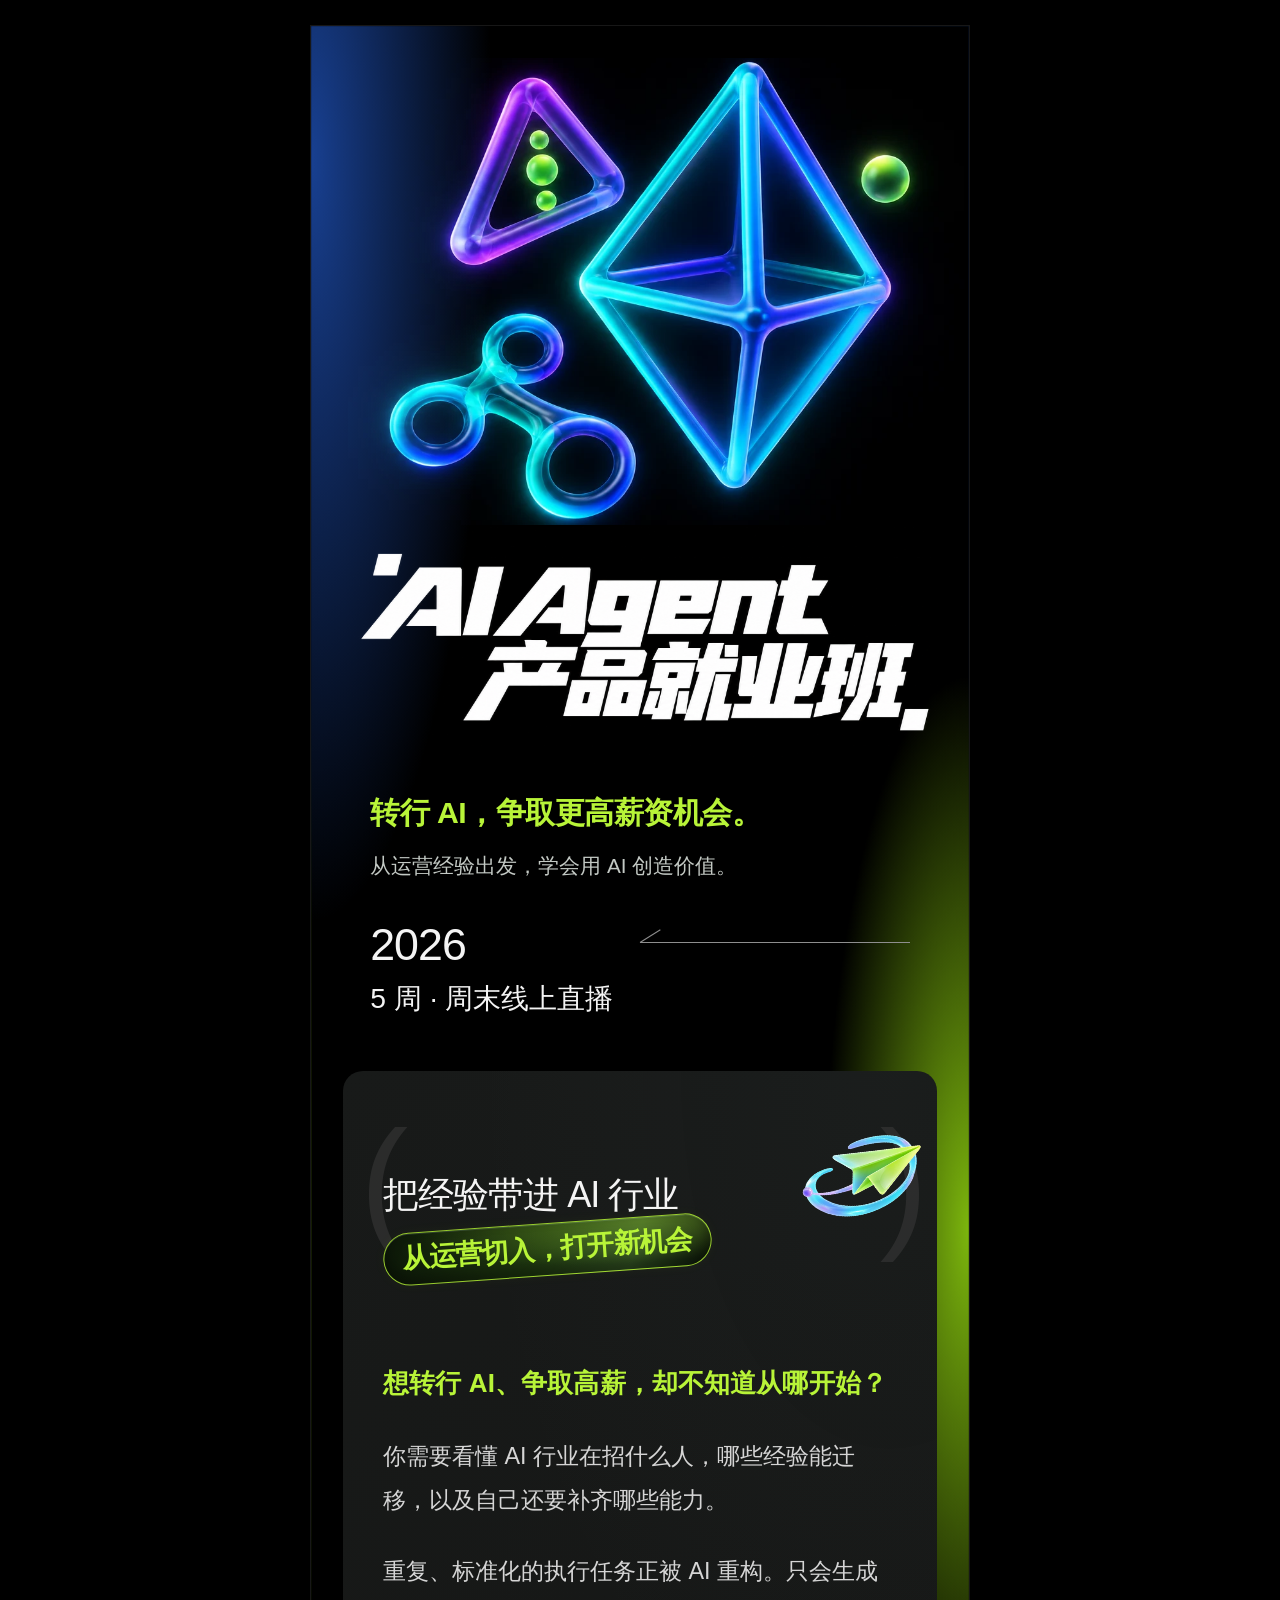
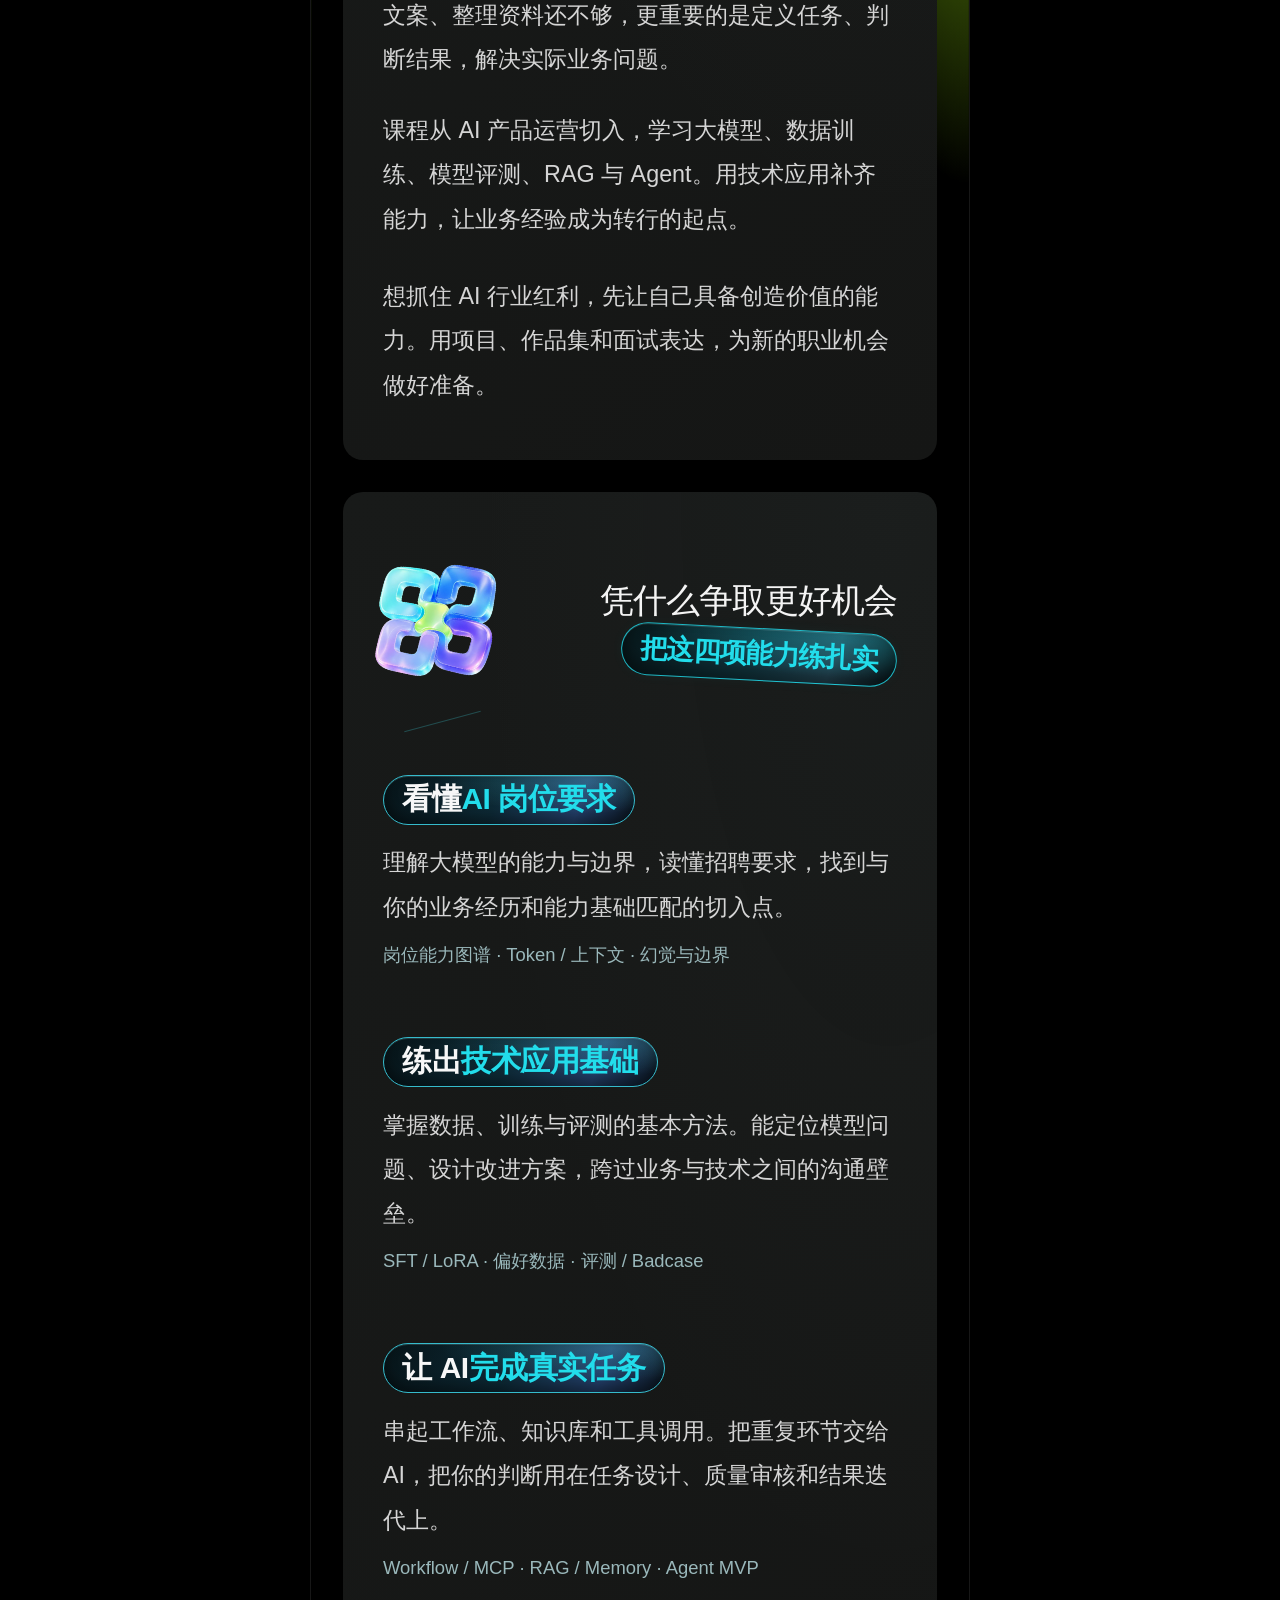
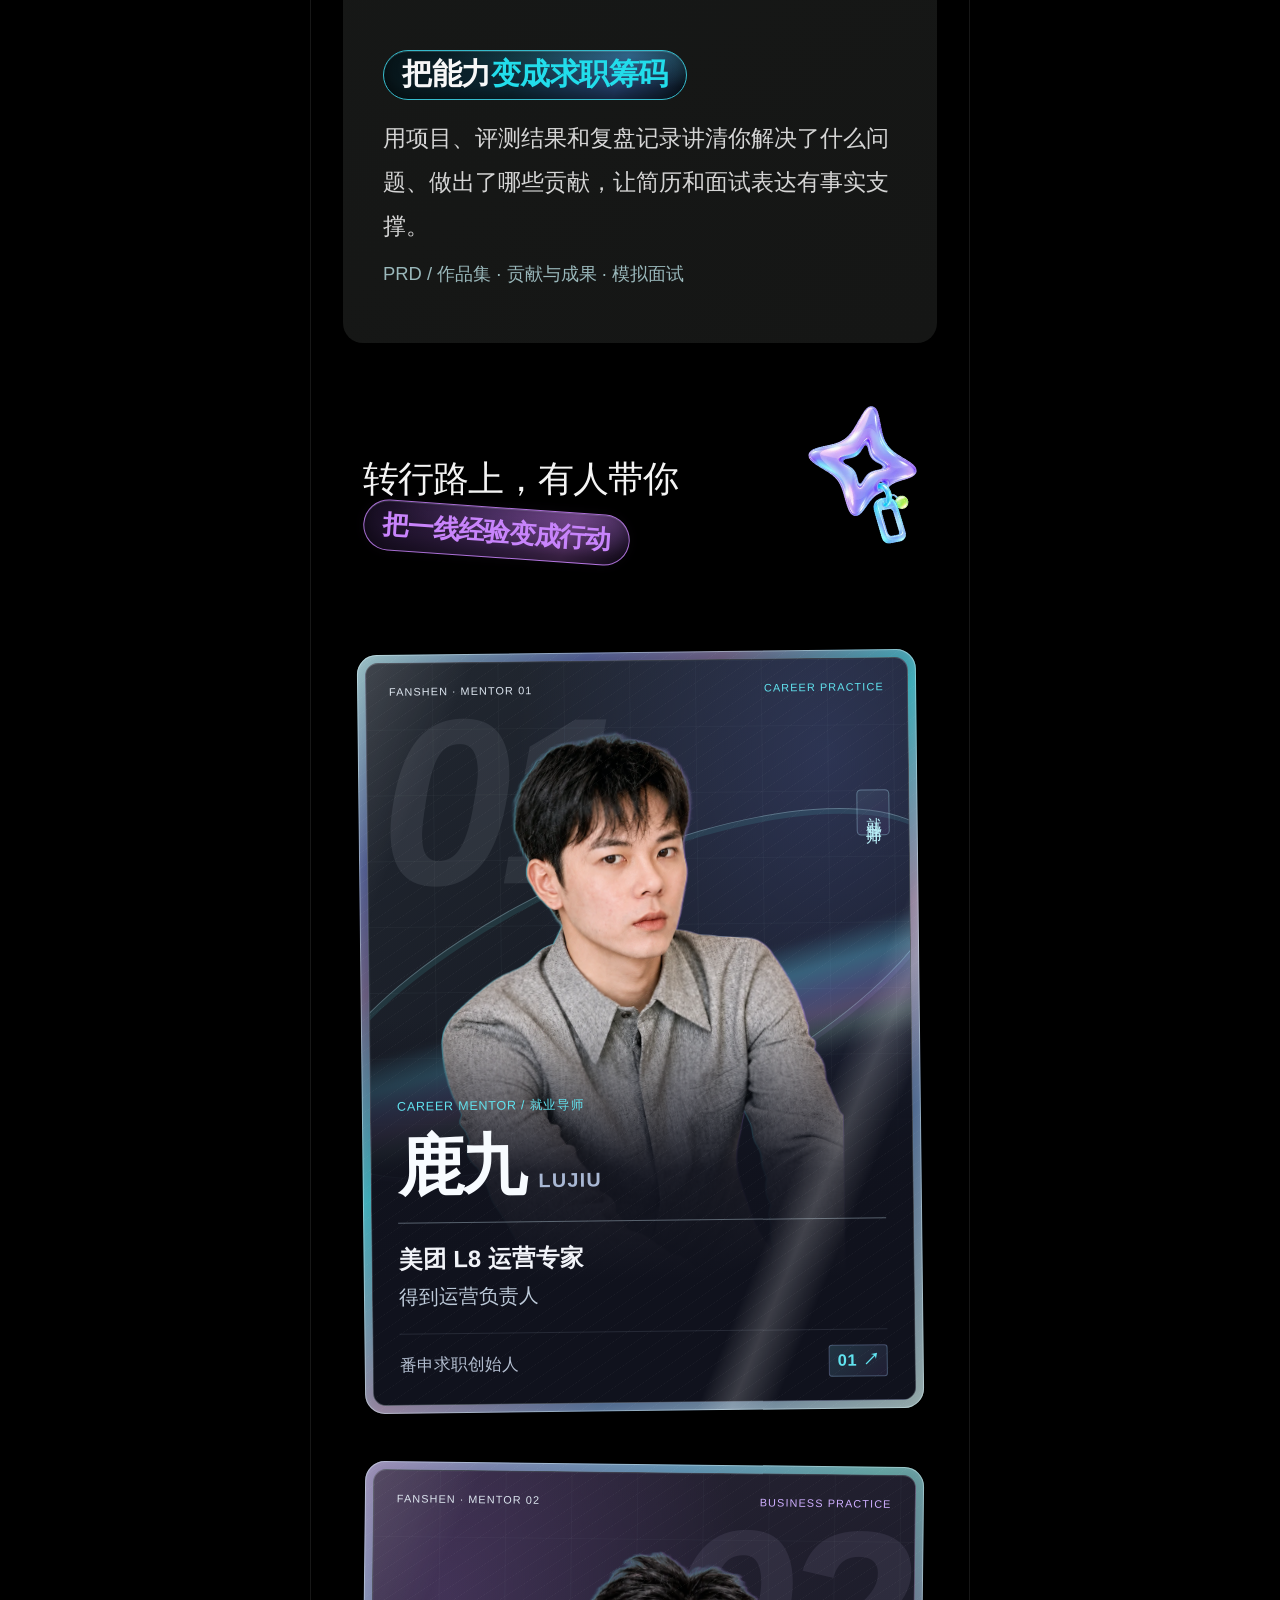
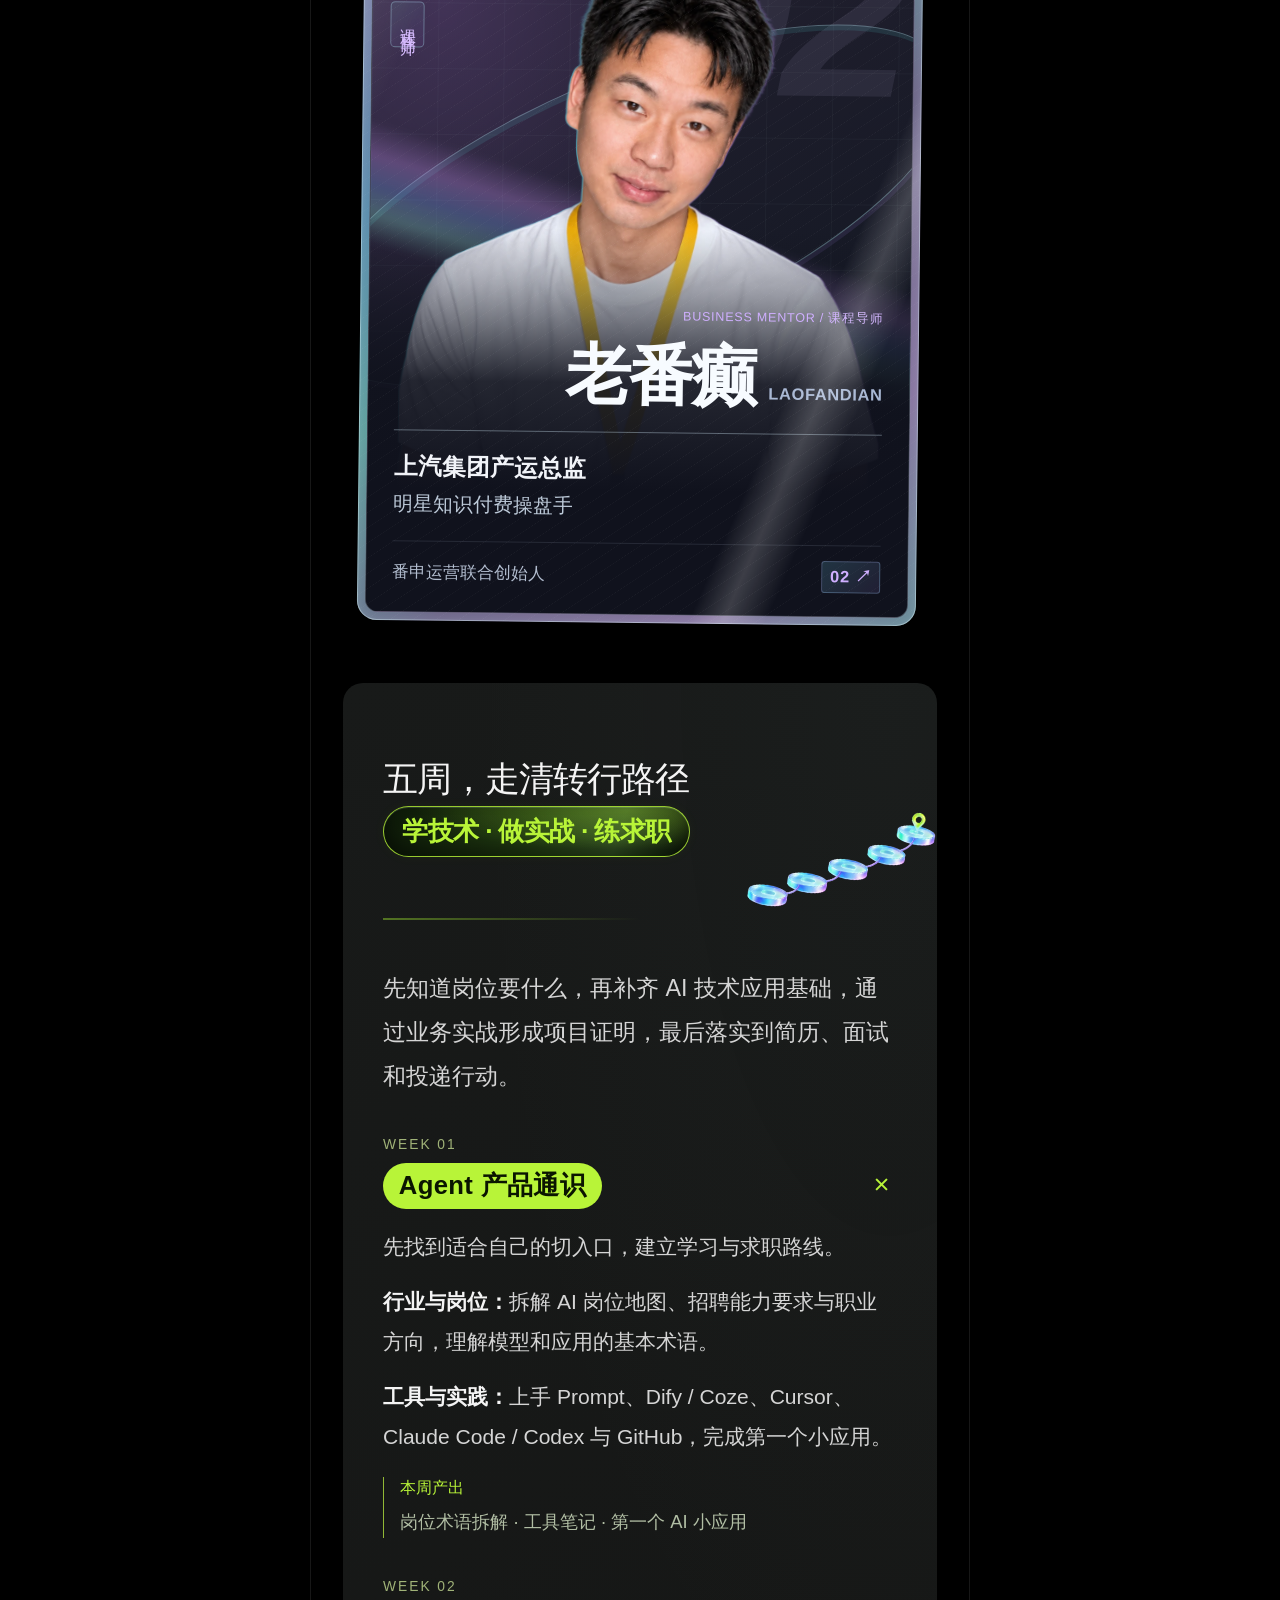
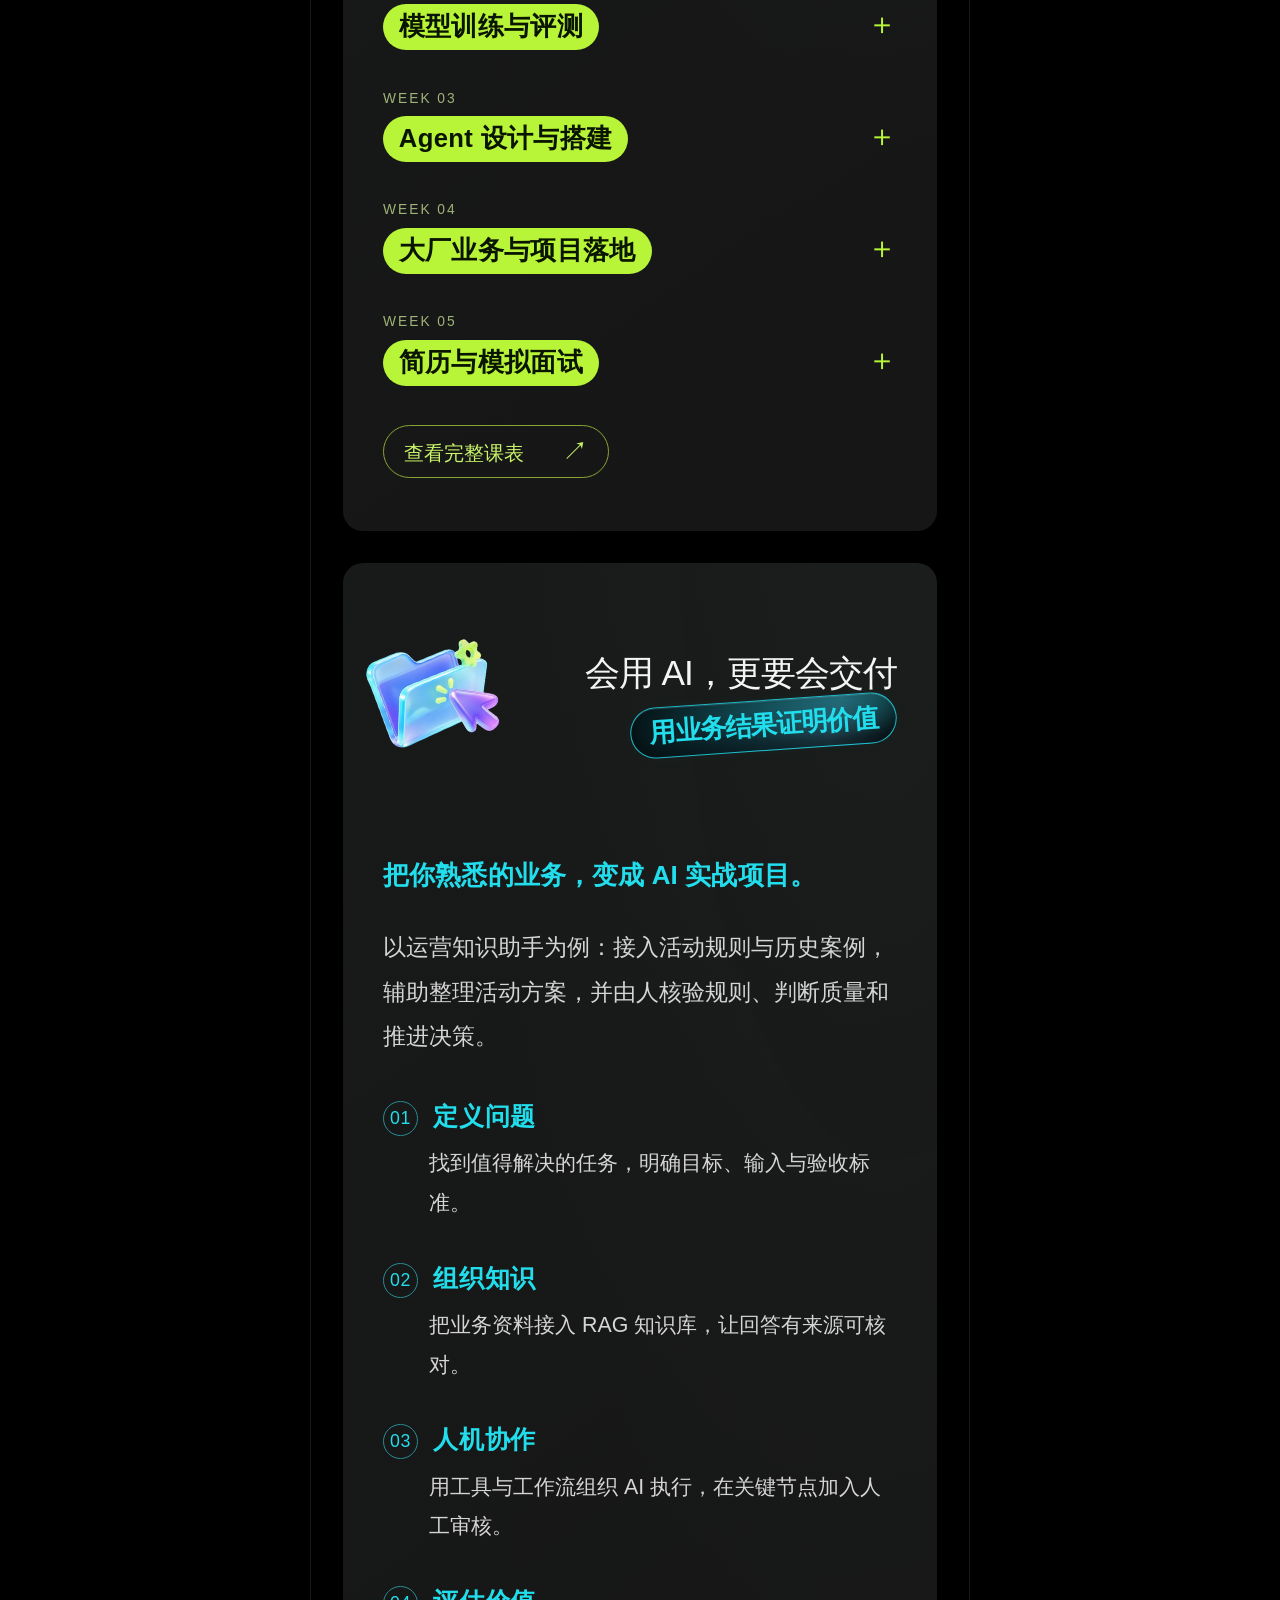
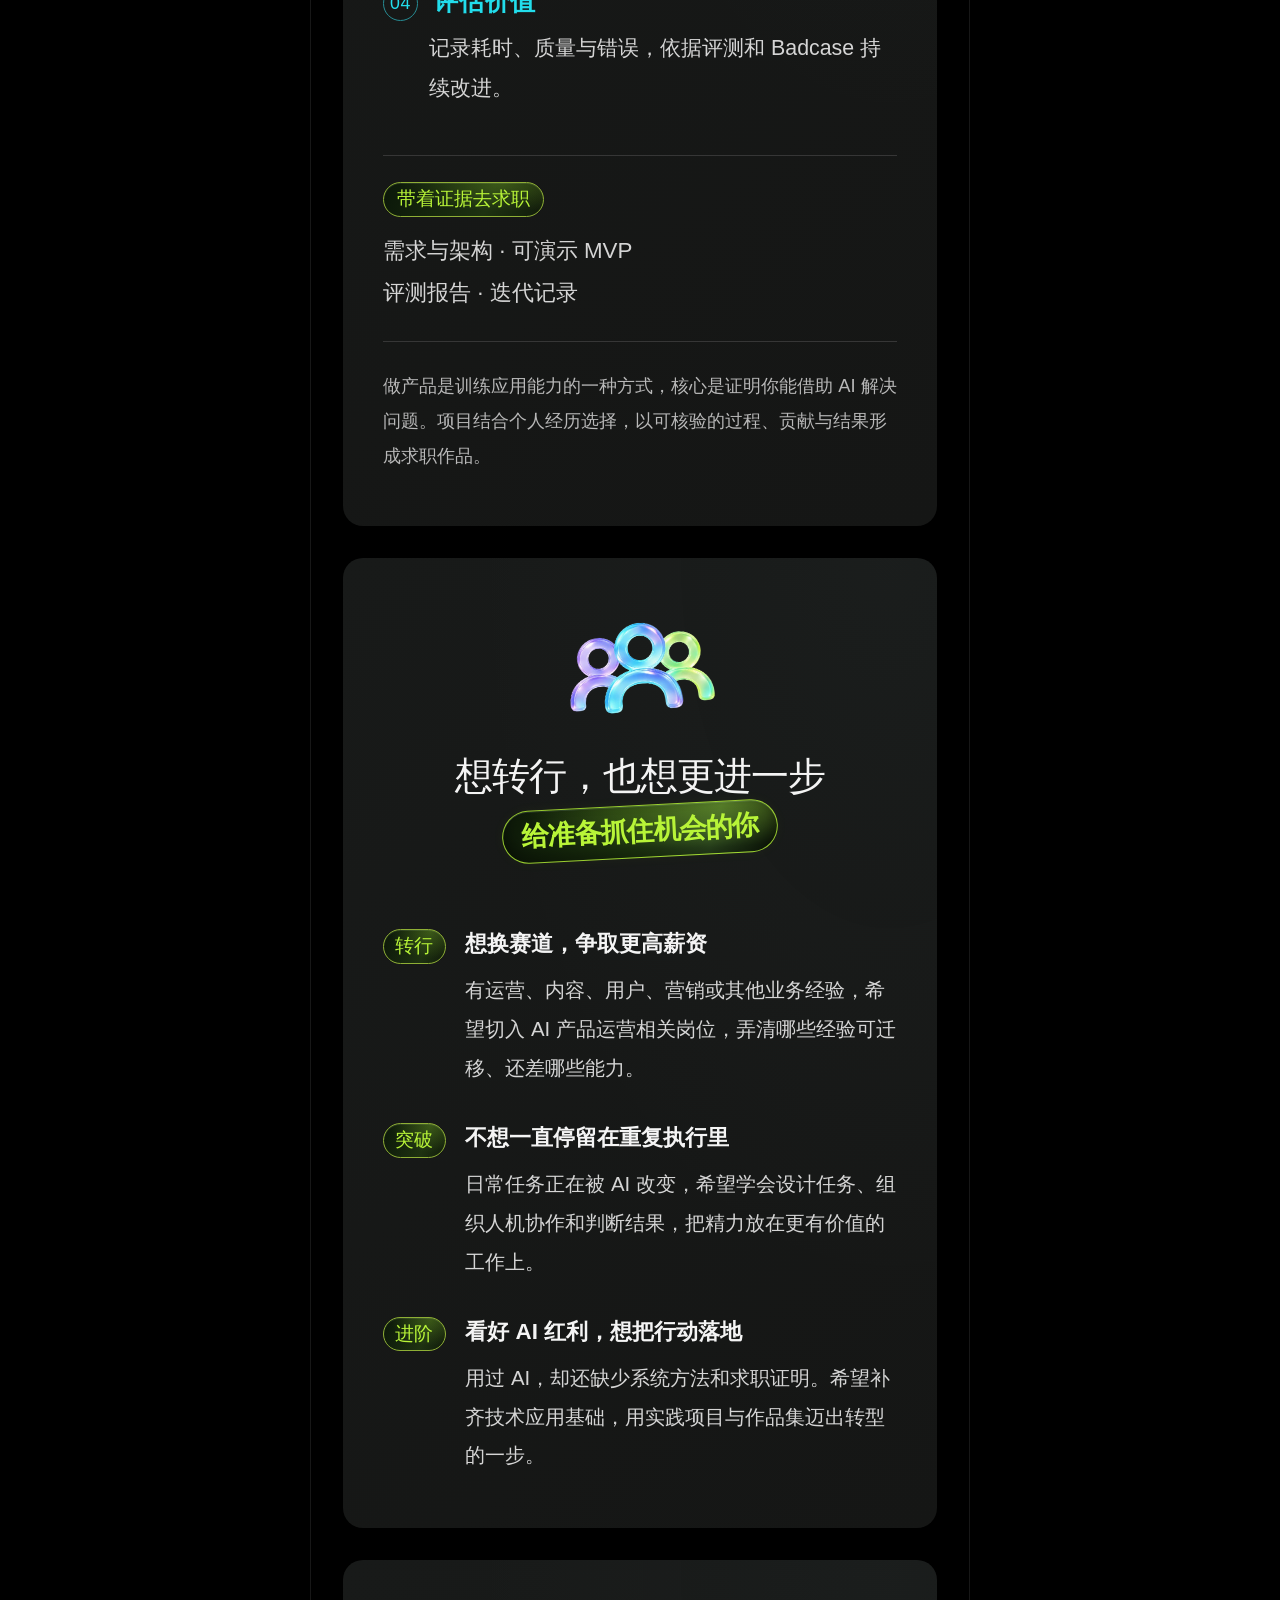
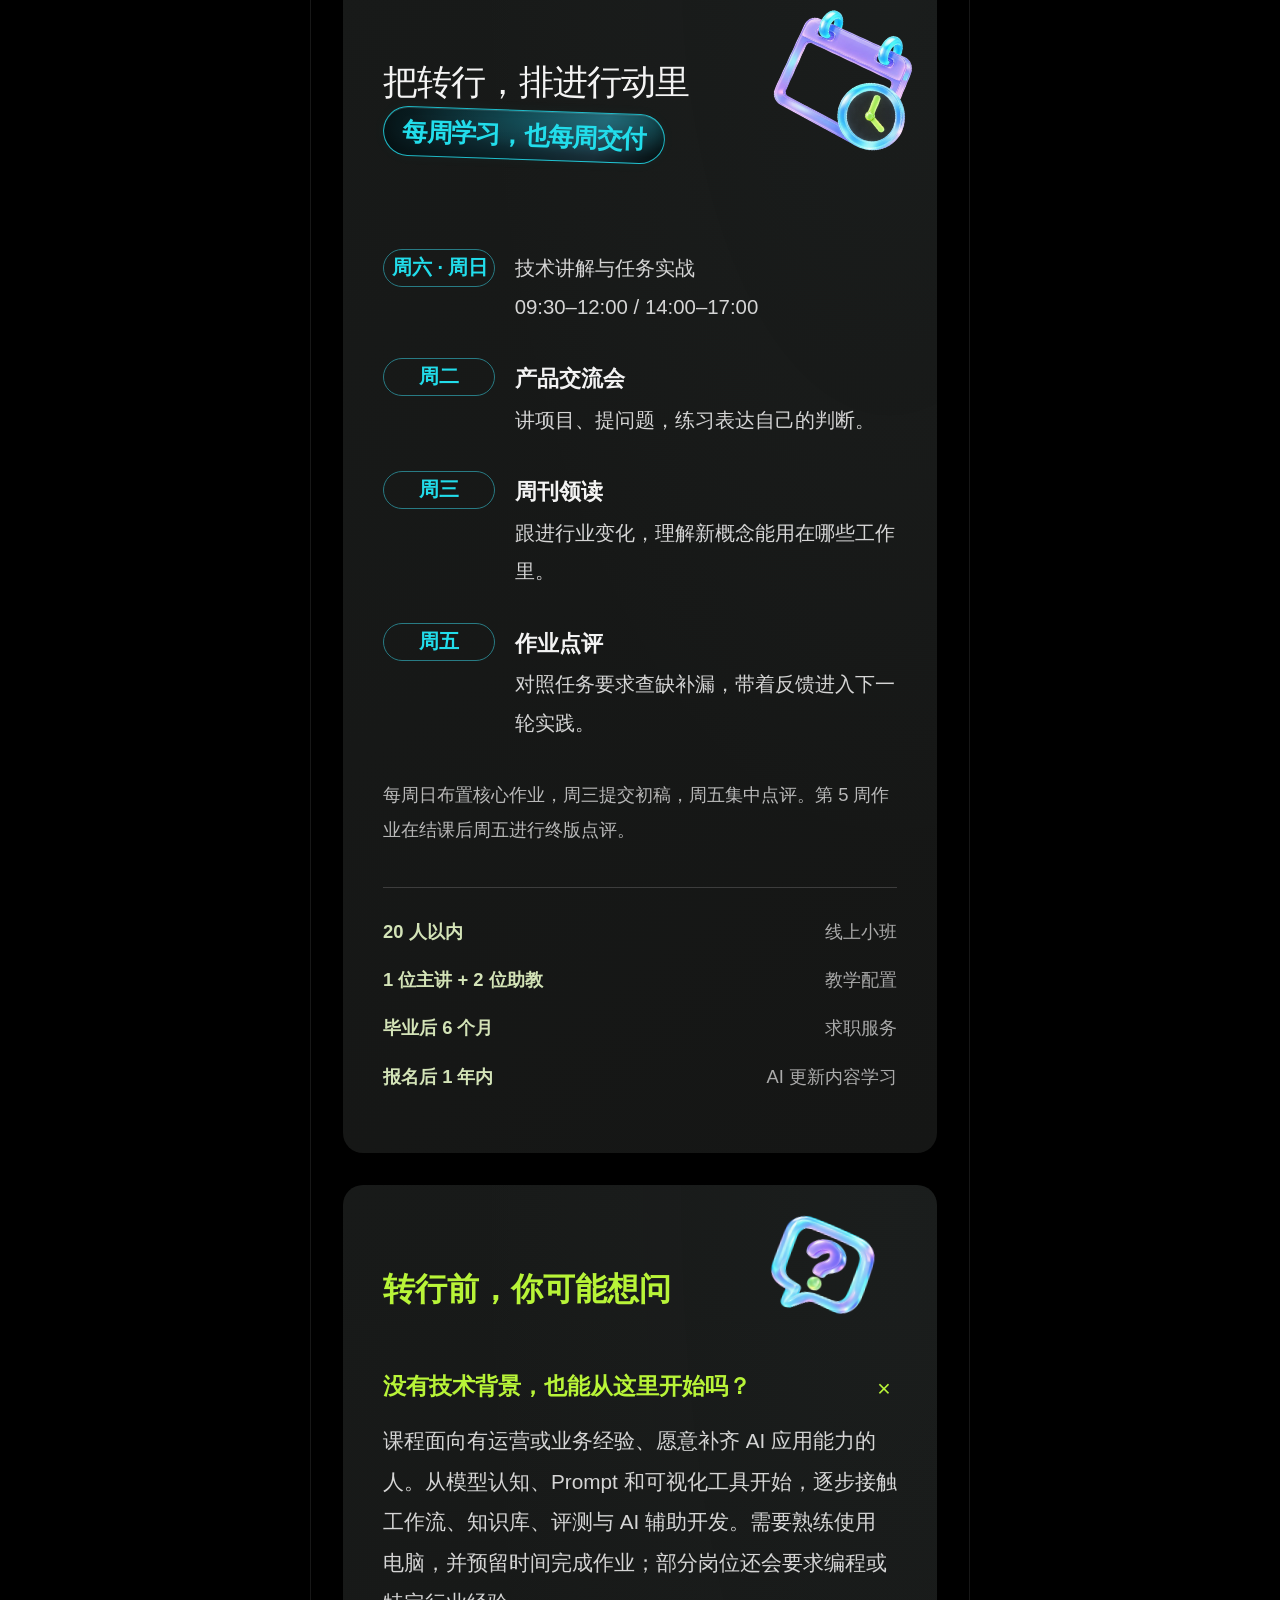
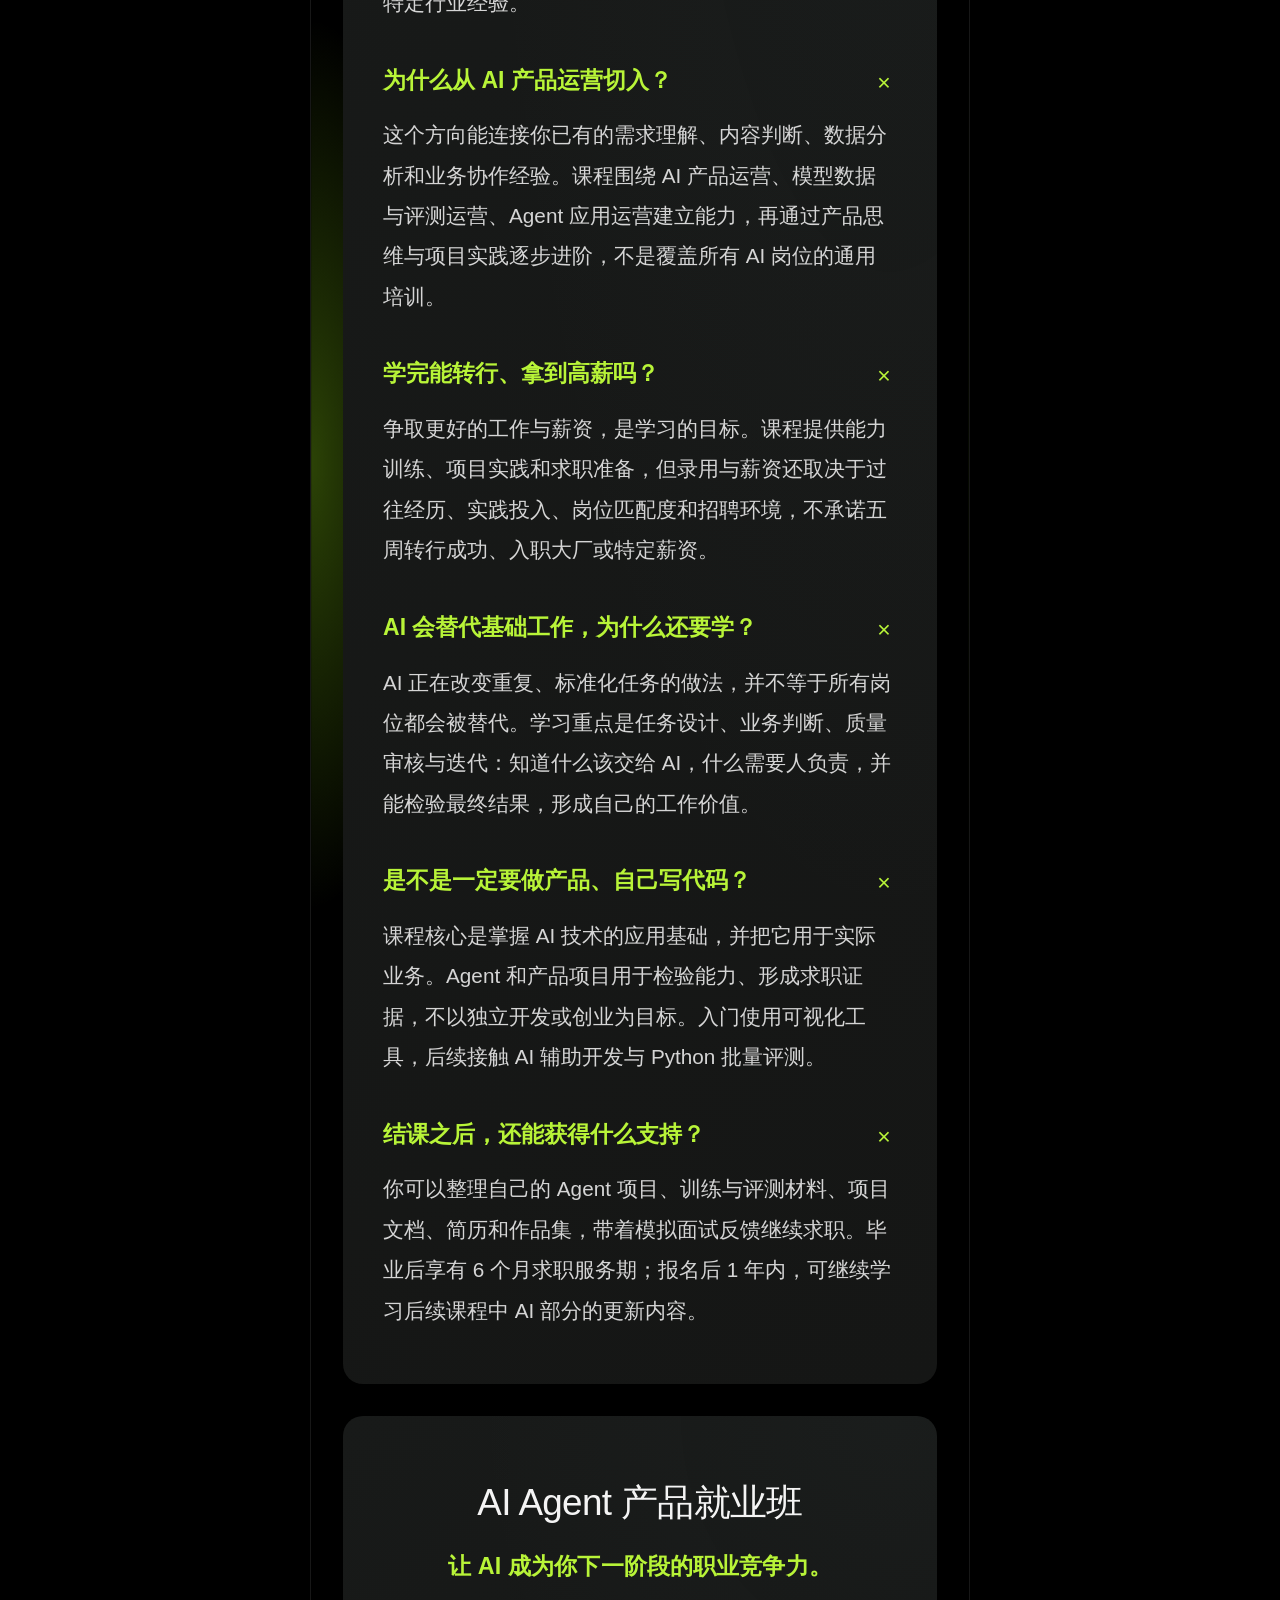
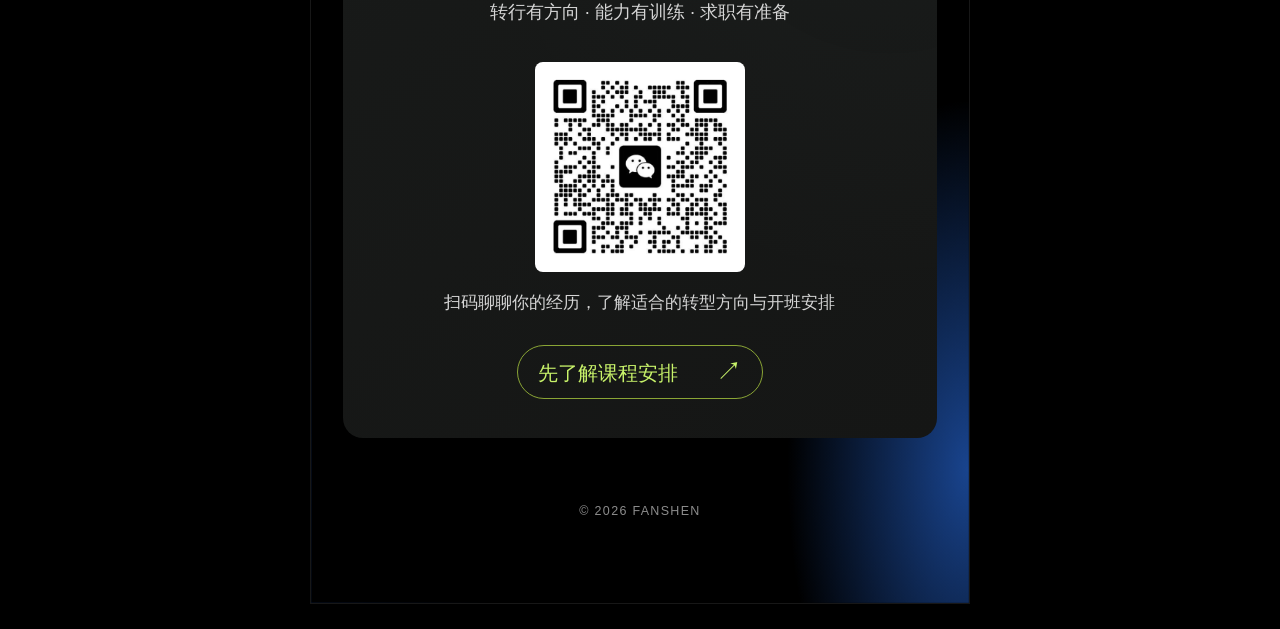
==== commit 50c06cf5: "发布 AI Agent 产品就业班 V5 宣传首页，保留课程大纲" ====
--- a/index.html
+++ b/index.html
@@ -1,106 +1,100 @@
-<!DOCTYPE html><html lang="zh-CN" class="dark"><head><meta charset="UTF-8"><meta name="viewport" content="width=device-width,initial-scale=1,viewport-fit=cover"><title>Ai 产品运营就业班 · 番申运营</title><meta name="description" content="掌握 AI Native 思维，让 AI 成为解决问题的方式。"><link rel="preload" as="image" href="./hero-ai-product-operations-career.0550bcef70ce.webp" type="image/webp" fetchpriority="high"><link rel="preload" as="image" href="./service-sculptures-mobile.5adb1a113178.webp" type="image/webp" fetchpriority="low"><style>/*! tailwindcss v4.2.1 | MIT License | https://tailwindcss.com */
-@layer properties{@supports (((-webkit-hyphens:none)) and (not (margin-trim:inline))) or ((-moz-orient:inline) and (not (color:rgb(from red r g b)))){:root,:host{--shimmer-angle:20deg}*,:before,:after{--tw-translate-x:0;--tw-translate-y:0;--tw-translate-z:0;--tw-rotate-x:initial;--tw-rotate-y:initial;--tw-rotate-z:initial;--tw-skew-x:initial;--tw-skew-y:initial;--tw-scroll-snap-strictness:proximity;--tw-space-x-reverse:0;--tw-border-style:solid;--tw-leading:initial;--tw-font-weight:initial;--tw-tracking:initial;--tw-ordinal:initial;--tw-slashed-zero:initial;--tw-numeric-figure:initial;--tw-numeric-spacing:initial;--tw-numeric-fraction:initial;--tw-shadow:0 0 #0000;--tw-shadow-color:initial;--tw-shadow-alpha:100%;--tw-inset-shadow:0 0 #0000;--tw-inset-shadow-color:initial;--tw-inset-shadow-alpha:100%;--tw-ring-color:initial;--tw-ring-shadow:0 0 #0000;--tw-inset-ring-color:initial;--tw-inset-ring-shadow:0 0 #0000;--tw-ring-inset:initial;--tw-ring-offset-width:0px;--tw-ring-offset-color:#fff;--tw-ring-offset-shadow:0 0 #0000;--tw-outline-style:solid;--tw-duration:initial;--tw-ease:initial;--tw-content:"";--tw-scale-x:1;--tw-scale-y:1;--tw-scale-z:1;--tw-blur:initial;--tw-brightness:initial;--tw-contrast:initial;--tw-grayscale:initial;--tw-hue-rotate:initial;--tw-invert:initial;--tw-opacity:initial;--tw-saturate:initial;--tw-sepia:initial;--tw-drop-shadow:initial;--tw-drop-shadow-color:initial;--tw-drop-shadow-alpha:100%;--tw-drop-shadow-size:initial;--tw-backdrop-blur:initial;--tw-backdrop-brightness:initial;--tw-backdrop-contrast:initial;--tw-backdrop-grayscale:initial;--tw-backdrop-hue-rotate:initial;--tw-backdrop-invert:initial;--tw-backdrop-opacity:initial;--tw-backdrop-saturate:initial;--tw-backdrop-sepia:initial;--tw-animation-delay:0s;--tw-animation-direction:normal;--tw-animation-duration:initial;--tw-animation-fill-mode:none;--tw-animation-iteration-count:1;--tw-enter-blur:0;--tw-enter-opacity:1;--tw-enter-rotate:0;--tw-enter-scale:1;--tw-enter-translate-x:0;--tw-enter-translate-y:0;--tw-exit-blur:0;--tw-exit-opacity:1;--tw-exit-rotate:0;--tw-exit-scale:1;--tw-exit-translate-x:0;--tw-exit-translate-y:0;--scroll-fade-t:0px;--scroll-fade-b:0px;--scroll-fade-s:0px;--scroll-fade-e:0px;--scroll-fade-mask:initial;--shimmer-image:initial;--shimmer-text-fill:initial}::backdrop{--tw-translate-x:0;--tw-translate-y:0;--tw-translate-z:0;--tw-rotate-x:initial;--tw-rotate-y:initial;--tw-rotate-z:initial;--tw-skew-x:initial;--tw-skew-y:initial;--tw-scroll-snap-strictness:proximity;--tw-space-x-reverse:0;--tw-border-style:solid;--tw-leading:initial;--tw-font-weight:initial;--tw-tracking:initial;--tw-ordinal:initial;--tw-slashed-zero:initial;--tw-numeric-figure:initial;--tw-numeric-spacing:initial;--tw-numeric-fraction:initial;--tw-shadow:0 0 #0000;--tw-shadow-color:initial;--tw-shadow-alpha:100%;--tw-inset-shadow:0 0 #0000;--tw-inset-shadow-color:initial;--tw-inset-shadow-alpha:100%;--tw-ring-color:initial;--tw-ring-shadow:0 0 #0000;--tw-inset-ring-color:initial;--tw-inset-ring-shadow:0 0 #0000;--tw-ring-inset:initial;--tw-ring-offset-width:0px;--tw-ring-offset-color:#fff;--tw-ring-offset-shadow:0 0 #0000;--tw-outline-style:solid;--tw-duration:initial;--tw-ease:initial;--tw-content:"";--tw-scale-x:1;--tw-scale-y:1;--tw-scale-z:1;--tw-blur:initial;--tw-brightness:initial;--tw-contrast:initial;--tw-grayscale:initial;--tw-hue-rotate:initial;--tw-invert:initial;--tw-opacity:initial;--tw-saturate:initial;--tw-sepia:initial;--tw-drop-shadow:initial;--tw-drop-shadow-color:initial;--tw-drop-shadow-alpha:100%;--tw-drop-shadow-size:initial;--tw-backdrop-blur:initial;--tw-backdrop-brightness:initial;--tw-backdrop-contrast:initial;--tw-backdrop-grayscale:initial;--tw-backdrop-hue-rotate:initial;--tw-backdrop-invert:initial;--tw-backdrop-opacity:initial;--tw-backdrop-saturate:initial;--tw-backdrop-sepia:initial;--tw-animation-delay:0s;--tw-animation-direction:normal;--tw-animation-duration:initial;--tw-animation-fill-mode:none;--tw-animation-iteration-count:1;--tw-enter-blur:0;--tw-enter-opacity:1;--tw-enter-rotate:0;--tw-enter-scale:1;--tw-enter-translate-x:0;--tw-enter-translate-y:0;--tw-exit-blur:0;--tw-exit-opacity:1;--tw-exit-rotate:0;--tw-exit-scale:1;--tw-exit-translate-x:0;--tw-exit-translate-y:0;--scroll-fade-t:0px;--scroll-fade-b:0px;--scroll-fade-s:0px;--scroll-fade-e:0px;--scroll-fade-mask:initial;--shimmer-image:initial;--shimmer-text-fill:initial}}}@layer theme{:root,:host{--font-mono:ui-monospace, SFMono-Regular, Menlo, Monaco, Consolas, "Liberation Mono", "Courier New", monospace;--color-black:#000;--color-white:#fff;--spacing:.25rem;--container-xs:20rem;--container-sm:24rem;--text-xs:.75rem;--text-xs--line-height:calc(1 / .75);--text-sm:.875rem;--text-sm--line-height:calc(1.25 / .875);--text-base:1rem;--text-base--line-height:calc(1.5 / 1);--font-weight-normal:400;--font-weight-medium:500;--tracking-tight:-.025em;--tracking-widest:.1em;--leading-tight:1.25;--leading-snug:1.375;--leading-normal:1.5;--leading-relaxed:1.625;--radius-sm:.25rem;--radius-md:.375rem;--radius-xl:.75rem;--radius-2xl:1rem;--radius-4xl:2rem;--ease-in-out:cubic-bezier(.4, 0, .2, 1);--animate-spin:spin 1s linear infinite;--animate-pulse:pulse 2s cubic-bezier(.4, 0, .6, 1) infinite;--blur-xs:4px;--aspect-video:16 / 9;--default-transition-duration:.15s;--default-transition-timing-function:cubic-bezier(.4, 0, .2, 1);--default-font-family:Arial,"PingFang SC","Microsoft YaHei",sans-serif;--default-mono-font-family:var(--font-mono);--color-border:var(--border)}}@layer base{*,:after,:before{box-sizing:border-box;border:0 solid;margin:0;padding:0}::backdrop{box-sizing:border-box;border:0 solid;margin:0;padding:0}::file-selector-button{box-sizing:border-box;border:0 solid;margin:0;padding:0}html,:host{-webkit-text-size-adjust:100%;tab-size:4;line-height:1.5;font-family:var(--default-font-family,ui-sans-serif, system-ui, sans-serif, "Apple Color Emoji", "Segoe UI Emoji", "Segoe UI Symbol", "Noto Color Emoji");font-feature-settings:var(--default-font-feature-settings,normal);font-variation-settings:var(--default-font-variation-settings,normal);-webkit-tap-highlight-color:transparent}hr{height:0;color:inherit;border-top-width:1px}abbr:where([title]){-webkit-text-decoration:underline dotted;text-decoration:underline dotted}h1,h2,h3,h4,h5,h6{font-size:inherit;font-weight:inherit}a{color:inherit;-webkit-text-decoration:inherit;-webkit-text-decoration:inherit;-webkit-text-decoration:inherit;-webkit-text-decoration:inherit;text-decoration:inherit}b,strong{font-weight:bolder}code,kbd,samp,pre{font-family:var(--default-mono-font-family,ui-monospace, SFMono-Regular, Menlo, Monaco, Consolas, "Liberation Mono", "Courier New", monospace);font-feature-settings:var(--default-mono-font-feature-settings,normal);font-variation-settings:var(--default-mono-font-variation-settings,normal);font-size:1em}small{font-size:80%}sub,sup{vertical-align:baseline;font-size:75%;line-height:0;position:relative}sub{bottom:-.25em}sup{top:-.5em}table{text-indent:0;border-color:inherit;border-collapse:collapse}:-moz-focusring{outline:auto}progress{vertical-align:baseline}summary{display:list-item}ol,ul,menu{list-style:none}img,svg,video,canvas,audio,iframe,embed,object{vertical-align:middle;display:block}img,video{max-width:100%;height:auto}button,input,select,optgroup,textarea{font:inherit;font-feature-settings:inherit;font-variation-settings:inherit;letter-spacing:inherit;color:inherit;opacity:1;background-color:#0000;border-radius:0}::file-selector-button{font:inherit;font-feature-settings:inherit;font-variation-settings:inherit;letter-spacing:inherit;color:inherit;opacity:1;background-color:#0000;border-radius:0}:where(select:is([multiple],[size])) optgroup{font-weight:bolder}:where(select:is([multiple],[size])) optgroup option{padding-inline-start:20px}::file-selector-button{margin-inline-end:4px}::placeholder{opacity:1}@supports (not ((-webkit-appearance:-apple-pay-button))) or (contain-intrinsic-size:1px){::placeholder{color:currentColor}@supports (color:color-mix(in lab, red, red)){::placeholder{color:color-mix(in oklab, currentcolor 50%, transparent)}}}textarea{resize:vertical}::-webkit-search-decoration{-webkit-appearance:none}::-webkit-date-and-time-value{min-height:1lh;text-align:inherit}::-webkit-datetime-edit{display:inline-flex}::-webkit-datetime-edit-fields-wrapper{padding:0}::-webkit-datetime-edit{padding-block:0}::-webkit-datetime-edit-year-field{padding-block:0}::-webkit-datetime-edit-month-field{padding-block:0}::-webkit-datetime-edit-day-field{padding-block:0}::-webkit-datetime-edit-hour-field{padding-block:0}::-webkit-datetime-edit-minute-field{padding-block:0}::-webkit-datetime-edit-second-field{padding-block:0}::-webkit-datetime-edit-millisecond-field{padding-block:0}::-webkit-datetime-edit-meridiem-field{padding-block:0}::-webkit-calendar-picker-indicator{line-height:1}:-moz-ui-invalid{box-shadow:none}button,input:where([type=button],[type=reset],[type=submit]){-webkit-appearance:button;appearance:button}::file-selector-button{-webkit-appearance:button;appearance:button}::-webkit-inner-spin-button{height:auto}::-webkit-outer-spin-button{height:auto}[hidden]:where(:not([hidden=until-found])){display:none!important}}@layer components;@layer utilities{.\@container\/card-header{container:card-header/inline-size}.\@container\/field-group{container:field-group/inline-size}.pointer-events-auto{pointer-events:auto}.pointer-events-none{pointer-events:none}.invisible{visibility:hidden}.visible{visibility:visible}.sr-only{clip-path:inset(50%);white-space:nowrap;border-width:0;width:1px;height:1px;margin:-1px;padding:0;position:absolute;overflow:hidden}.absolute{position:absolute}.fixed{position:fixed}.relative{position:relative}.static{position:static}.inset-0{inset:calc(var(--spacing) * 0)}.inset-x-0{inset-inline:calc(var(--spacing) * 0)}.inset-x-4{inset-inline:calc(var(--spacing) * 4)}.inset-y-0{inset-block:calc(var(--spacing) * 0)}.inset-s-1\/2{inset-inline-start:50%}.start{inset-inline-start:var(--spacing)}.end{inset-inline-end:var(--spacing)}.-top-12{top:calc(var(--spacing) * -12)}.top-0{top:calc(var(--spacing) * 0)}.top-1\.5{top:calc(var(--spacing) * 1.5)}.top-1\/2{top:50%}.top-1\/3{top:33.3333%}.top-2{top:calc(var(--spacing) * 2)}.top-3{top:calc(var(--spacing) * 3)}.top-3\.5{top:calc(var(--spacing) * 3.5)}.top-\[60\%\]{top:60%}.top-full{top:100%}.top-px{top:1px}.-right-12{right:calc(var(--spacing) * -12)}.right-0{right:calc(var(--spacing) * 0)}.right-1{right:calc(var(--spacing) * 1)}.right-2{right:calc(var(--spacing) * 2)}.right-2\.5{right:calc(var(--spacing) * 2.5)}.right-3{right:calc(var(--spacing) * 3)}.-bottom-12{bottom:calc(var(--spacing) * -12)}.bottom-0{bottom:calc(var(--spacing) * 0)}.bottom-4{bottom:calc(var(--spacing) * 4)}.-left-12{left:calc(var(--spacing) * -12)}.left-1\.5{left:calc(var(--spacing) * 1.5)}.left-1\/2{left:50%}.left-3{left:calc(var(--spacing) * 3)}.isolate{isolation:isolate}.z-0{z-index:0}.z-1{z-index:1}.z-10{z-index:10}.z-20{z-index:20}.z-50{z-index:50}.z-\[calc\(1000-var\(--toast-index\)\)\]{z-index:calc(1000 - var(--toast-index))}.order-first{order:-9999}.order-last{order:9999}.col-start-2{grid-column-start:2}.row-span-2{grid-row:span 2/span 2}.row-start-1{grid-row-start:1}.m-\(--drawer-inset\,0px\){margin:var(--drawer-inset,0px)}.-mx-1{margin-inline:calc(var(--spacing) * -1)}.-mx-4{margin-inline:calc(var(--spacing) * -4)}.mx-2{margin-inline:calc(var(--spacing) * 2)}.mx-3\.5{margin-inline:calc(var(--spacing) * 3.5)}.mx-auto{margin-inline:auto}.-my-2{margin-block:calc(var(--spacing) * -2)}.my-0\.5{margin-block:calc(var(--spacing) * .5)}.my-1{margin-block:calc(var(--spacing) * 1)}.my-2{margin-block:calc(var(--spacing) * 2)}.my-auto{margin-block:auto}.-mt-4{margin-top:calc(var(--spacing) * -4)}.mt-0\.5{margin-top:calc(var(--spacing) * .5)}.mt-2{margin-top:calc(var(--spacing) * 2)}.mt-4{margin-top:calc(var(--spacing) * 4)}.mt-auto{margin-top:auto}.-mb-4{margin-bottom:calc(var(--spacing) * -4)}.mb-1\.5{margin-bottom:calc(var(--spacing) * 1.5)}.mb-2{margin-bottom:calc(var(--spacing) * 2)}.-ml-1{margin-left:calc(var(--spacing) * -1)}.-ml-4{margin-left:calc(var(--spacing) * -4)}.ml-1{margin-left:calc(var(--spacing) * 1)}.ml-4{margin-left:calc(var(--spacing) * 4)}.ml-auto{margin-left:auto}.line-clamp-1{-webkit-line-clamp:1;-webkit-box-orient:vertical;display:-webkit-box;overflow:hidden}.line-clamp-2{-webkit-line-clamp:2;-webkit-box-orient:vertical;display:-webkit-box;overflow:hidden}.no-scrollbar{-ms-overflow-style:none;scrollbar-width:none}.no-scrollbar::-webkit-scrollbar{display:none}.block{display:block}.flex{display:flex}.grid{display:grid}.hidden{display:none}.inline-flex{display:inline-flex}.table{display:table}.table-caption{display:table-caption}.table-cell{display:table-cell}.table-row{display:table-row}.field-sizing-content{field-sizing:content}.aspect-\(--ratio\){aspect-ratio:var(--ratio)}.aspect-square{aspect-ratio:1}.aspect-video{aspect-ratio:var(--aspect-video)}.size-\(--cell-size\){width:var(--cell-size);height:var(--cell-size)}.size-2{width:calc(var(--spacing) * 2);height:calc(var(--spacing) * 2)}.size-2\.5{width:calc(var(--spacing) * 2.5);height:calc(var(--spacing) * 2.5)}.size-3{width:calc(var(--spacing) * 3);height:calc(var(--spacing) * 3)}.size-4{width:calc(var(--spacing) * 4);height:calc(var(--spacing) * 4)}.size-5{width:calc(var(--spacing) * 5);height:calc(var(--spacing) * 5)}.size-6{width:calc(var(--spacing) * 6);height:calc(var(--spacing) * 6)}.size-7{width:calc(var(--spacing) * 7);height:calc(var(--spacing) * 7)}.size-8{width:calc(var(--spacing) * 8);height:calc(var(--spacing) * 8)}.size-9{width:calc(var(--spacing) * 9);height:calc(var(--spacing) * 9)}.size-10{width:calc(var(--spacing) * 10);height:calc(var(--spacing) * 10)}.size-auto{width:auto;height:auto}.size-full{width:100%;height:100%}.h-\(--accordion-panel-height\){height:var(--accordion-panel-height)}.h-\(--cell-size\){height:var(--cell-size)}.h-\(--drawer-content-height\){height:var(--drawer-content-height)}.h-\(--height\){height:var(--height)}.h-\(--popup-height\){height:var(--popup-height)}.h-\(--positioner-height\){height:var(--positioner-height)}.h-1{height:calc(var(--spacing) * 1)}.h-1\.5{height:calc(var(--spacing) * 1.5)}.h-2{height:calc(var(--spacing) * 2)}.h-2\.5{height:calc(var(--spacing) * 2.5)}.h-4{height:calc(var(--spacing) * 4)}.h-5{height:calc(var(--spacing) * 5)}.h-6{height:calc(var(--spacing) * 6)}.h-7{height:calc(var(--spacing) * 7)}.h-8{height:calc(var(--spacing) * 8)}.h-8\!{height:calc(var(--spacing) * 8)!important}.h-9{height:calc(var(--spacing) * 9)}.h-10{height:calc(var(--spacing) * 10)}.h-12{height:calc(var(--spacing) * 12)}.h-\[calc\(--spacing\(5\.25\)\)\]{height:calc(calc(var(--spacing) * 5.25))}.h-\[calc\(100\%-1px\)\]{height:calc(100% - 1px)}.h-auto{height:auto}.h-full{height:100%}.h-max{height:max-content}.h-px{height:1px}.h-svh{height:100svh}.max-h-\(--available-height\){max-height:var(--available-height)}.max-h-\(--drawer-content-max-height\,none\){max-height:var(--drawer-content-max-height,none)}.max-h-72{max-height:calc(var(--spacing) * 72)}.max-h-\[min\(calc\(--spacing\(72\)---spacing\(9\)\)\,calc\(var\(--available-height\)---spacing\(9\)\)\)\]{max-height:min(calc(calc(var(--spacing) * 72) - calc(var(--spacing) * 9)), calc(var(--available-height) - calc(var(--spacing) * 9)))}.min-h-0{min-height:calc(var(--spacing) * 0)}.min-h-4{min-height:calc(var(--spacing) * 4)}.min-h-8{min-height:calc(var(--spacing) * 8)}.min-h-16{min-height:calc(var(--spacing) * 16)}.min-h-dvh{min-height:100dvh}.min-h-full{min-height:100%}.min-h-svh{min-height:100svh}.w-\(--anchor-width\){width:var(--anchor-width)}.w-\(--cell-size\){width:var(--cell-size)}.w-\(--drawer-content-width\,auto\){width:var(--drawer-content-width,auto)}.w-\(--popup-width\){width:var(--popup-width)}.w-\(--positioner-width\){width:var(--positioner-width)}.w-\(--sidebar-width\){width:var(--sidebar-width)}.w-0{width:calc(var(--spacing) * 0)}.w-1{width:calc(var(--spacing) * 1)}.w-2{width:calc(var(--spacing) * 2)}.w-2\.5{width:calc(var(--spacing) * 2.5)}.w-4{width:calc(var(--spacing) * 4)}.w-5{width:calc(var(--spacing) * 5)}.w-10{width:calc(var(--spacing) * 10)}.w-24{width:calc(var(--spacing) * 24)}.w-64{width:calc(var(--spacing) * 64)}.w-72{width:calc(var(--spacing) * 72)}.w-auto{width:auto}.w-fit{width:fit-content}.w-full{width:100%}.w-max{width:max-content}.w-px{width:1px}.max-w-\(--available-width\){max-width:var(--available-width)}.max-w-\(--skeleton-width\){max-width:var(--skeleton-width)}.max-w-\[80\%\]{max-width:80%}.max-w-\[calc\(100\%-2rem\)\]{max-width:calc(100% - 2rem)}.max-w-full{max-width:100%}.max-w-max{max-width:max-content}.max-w-sm{max-width:var(--container-sm)}.max-w-xs{max-width:var(--container-xs)}.min-w-\(--cell-size\){min-width:var(--cell-size)}.min-w-0{min-width:calc(var(--spacing) * 0)}.min-w-5{min-width:calc(var(--spacing) * 5)}.min-w-7{min-width:calc(var(--spacing) * 7)}.min-w-8{min-width:calc(var(--spacing) * 8)}.min-w-9{min-width:calc(var(--spacing) * 9)}.min-w-16{min-width:calc(var(--spacing) * 16)}.min-w-32{min-width:calc(var(--spacing) * 32)}.min-w-36{min-width:calc(var(--spacing) * 36)}.min-w-40{min-width:calc(var(--spacing) * 40)}.min-w-\[96px\]{min-width:96px}.min-w-\[calc\(var\(--anchor-width\)\+--spacing\(7\)\)\]{min-width:calc(var(--anchor-width) + calc(var(--spacing) * 7))}.flex-1{flex:1}.shrink-0{flex-shrink:0}.grow{flex-grow:1}.grow-0{flex-grow:0}.basis-full{flex-basis:100%}.caption-bottom{caption-side:bottom}.border-collapse{border-collapse:collapse}.origin-\(--transform-origin\){transform-origin:var(--transform-origin)}.origin-bottom{transform-origin:bottom}.-translate-x-1\/2{--tw-translate-x:calc(calc(1 / 2 * 100%) * -1);translate:var(--tw-translate-x) var(--tw-translate-y)}.-translate-x-px{--tw-translate-x:-1px;translate:var(--tw-translate-x) var(--tw-translate-y)}.translate-x-px{--tw-translate-x:1px;translate:var(--tw-translate-x) var(--tw-translate-y)}.-translate-y-1\/2{--tw-translate-y:calc(calc(1 / 2 * 100%) * -1);translate:var(--tw-translate-x) var(--tw-translate-y)}.-translate-y-3\/4{--tw-translate-y:calc(calc(3 / 4 * 100%) * -1);translate:var(--tw-translate-x) var(--tw-translate-y)}.translate-y-0{--tw-translate-y:calc(var(--spacing) * 0);translate:var(--tw-translate-x) var(--tw-translate-y)}.translate-y-3\/4{--tw-translate-y:calc(3 / 4 * 100%);translate:var(--tw-translate-x) var(--tw-translate-y)}.translate-y-\[calc\(-50\%-2px\)\]{--tw-translate-y:calc(-50% - 2px);translate:var(--tw-translate-x) var(--tw-translate-y)}.rotate-45{rotate:45deg}.rotate-90{rotate:90deg}.\[transform\:translateX\(var\(--toast-swipe-movement-x\)\)_translateY\(calc\(var\(--toast-swipe-movement-y\)-\(var\(--toast-index\)\*var\(--peek\)\)-\(var\(--shrink\)\*var\(--height\)\)\)\)_scale\(var\(--scale\)\)\]{transform:translateX(var(--toast-swipe-movement-x)) translateY(calc(var(--toast-swipe-movement-y) - (var(--toast-index) * var(--peek)) - (var(--shrink) * var(--height)))) scale(var(--scale))}.transform-\[translate3d\(var\(--translate-x\,0px\)\,var\(--translate-y\,0px\)\,0\)_scale\(var\(--stack-scale\)\)\]{transform:translate3d(var(--translate-x,0px),var(--translate-y,0px),0) scale(var(--stack-scale))}.scroll-fade-x{--_scroll-fade-size-s:var(--scroll-fade-s-size,var(--scroll-fade-size,min(12%, calc(var(--spacing) * 10))));--_scroll-fade-size-e:var(--scroll-fade-e-size,var(--scroll-fade-size,min(12%, calc(var(--spacing) * 10))));--scroll-fade-inline:linear-gradient(to right, transparent 0, #000 var(--scroll-fade-s,0px), #000 calc(100% - var(--scroll-fade-e,0px)), transparent 100%)}.scroll-fade-x:where([dir=rtl],[dir=rtl] *){--scroll-fade-inline:linear-gradient(to left, transparent 0, #000 var(--scroll-fade-s,0px), #000 calc(100% - var(--scroll-fade-e,0px)), transparent 100%)}.scroll-fade-x{-webkit-mask-image:var(--scroll-fade-mask,var(--scroll-fade-inline));-webkit-mask-image:var(--scroll-fade-mask,var(--scroll-fade-inline));-webkit-mask-image:var(--scroll-fade-mask,var(--scroll-fade-inline));-webkit-mask-image:var(--scroll-fade-mask,var(--scroll-fade-inline));mask-image:var(--scroll-fade-mask,var(--scroll-fade-inline));-webkit-mask-composite:source-in;-webkit-mask-composite:source-in;-webkit-mask-composite:source-in;-webkit-mask-repeat:no-repeat;mask-repeat:no-repeat;-webkit-mask-composite:source-in;mask-composite:intersect}@supports (animation-timeline:scroll()){.scroll-fade-x{animation:1ms ease-in-out scroll-fade-reveal-s,1ms ease-in-out scroll-fade-reveal-e;animation-timeline:scroll(self inline),scroll(self inline);animation-range:0 var(--scroll-fade-reveal,calc(var(--spacing) * 24)), calc(100% - var(--scroll-fade-reveal,calc(var(--spacing) * 24))) 100%;animation-fill-mode:both}}@supports not (animation-timeline:scroll()){.scroll-fade-x{--scroll-fade-s:var(--_scroll-fade-size-s);--scroll-fade-e:var(--_scroll-fade-size-e)}}.scroll-fade-b{--_scroll-fade-size-b:var(--scroll-fade-b-size,var(--scroll-fade-size,min(12%, calc(var(--spacing) * 10))));--scroll-fade-mask:linear-gradient(to bottom, #000 0, #000 calc(100% - var(--scroll-fade-b,0px)), transparent 100%);-webkit-mask-image:var(--scroll-fade-mask);-webkit-mask-image:var(--scroll-fade-mask);-webkit-mask-image:var(--scroll-fade-mask);-webkit-mask-image:var(--scroll-fade-mask);mask-image:var(--scroll-fade-mask);-webkit-mask-composite:source-in;-webkit-mask-composite:source-in;-webkit-mask-composite:source-in;-webkit-mask-repeat:no-repeat;mask-repeat:no-repeat;-webkit-mask-composite:source-in;mask-composite:intersect}@supports (animation-timeline:scroll()){.scroll-fade-b{animation:1ms ease-in-out scroll-fade-reveal-b;animation-timeline:scroll(self y);animation-range:calc(100% - var(--scroll-fade-reveal,calc(var(--spacing) * 24))) 100%;animation-fill-mode:both}}@supports not (animation-timeline:scroll()){.scroll-fade-b{--scroll-fade-b:var(--_scroll-fade-size-b)}}.animate-caret-blink{animation:1.25s ease-out infinite caret-blink}.animate-pulse{animation:var(--animate-pulse)}.animate-spin{animation:var(--animate-spin)}.cursor-default{cursor:default}.cursor-grab{cursor:grab}.cursor-text{cursor:text}.touch-manipulation{touch-action:manipulation}.touch-none{touch-action:none}.resize-none{resize:none}.snap-x{scroll-snap-type:x var(--tw-scroll-snap-strictness)}.snap-mandatory{--tw-scroll-snap-strictness:mandatory}.scroll-my-1{scroll-margin-block:calc(var(--spacing) * 1)}.scroll-px-1{scroll-padding-inline:calc(var(--spacing) * 1)}.scroll-py-1{scroll-padding-block:calc(var(--spacing) * 1)}.list-disc{list-style-type:disc}.list-none{list-style-type:none}.appearance-none{-webkit-appearance:none;appearance:none}.auto-rows-min{grid-auto-rows:min-content}.grid-rows-\[auto_1fr\]{grid-template-rows:auto 1fr}.flex-col{flex-direction:column}.flex-col-reverse{flex-direction:column-reverse}.flex-row{flex-direction:row}.flex-wrap{flex-wrap:wrap}.place-content-center{place-content:center}.place-items-center{place-items:center}.items-center{align-items:center}.items-end{align-items:flex-end}.items-start{align-items:flex-start}.items-stretch{align-items:stretch}.justify-between{justify-content:space-between}.justify-center{justify-content:center}.justify-start{justify-content:flex-start}.gap-\(--card-spacing\){gap:var(--card-spacing)}.gap-0{gap:calc(var(--spacing) * 0)}.gap-0\.5{gap:calc(var(--spacing) * .5)}.gap-1{gap:calc(var(--spacing) * 1)}.gap-1\.5{gap:calc(var(--spacing) * 1.5)}.gap-2{gap:calc(var(--spacing) * 2)}.gap-2\.5{gap:calc(var(--spacing) * 2.5)}.gap-3{gap:calc(var(--spacing) * 3)}.gap-4{gap:calc(var(--spacing) * 4)}.gap-5{gap:calc(var(--spacing) * 5)}.gap-6{gap:calc(var(--spacing) * 6)}.gap-\[--spacing\(var\(--gap\)\)\]{gap:calc(var(--spacing) * var(--gap))}:where(.-space-x-2>:not(:last-child)){--tw-space-x-reverse:0;margin-inline-start:calc(calc(var(--spacing) * -2) * var(--tw-space-x-reverse));margin-inline-end:calc(calc(var(--spacing) * -2) * calc(1 - var(--tw-space-x-reverse)))}.self-end{align-self:flex-end}.self-start{align-self:flex-start}.self-stretch{align-self:stretch}.justify-self-end{justify-self:flex-end}.truncate{text-overflow:ellipsis;white-space:nowrap;overflow:hidden}.overflow-auto{overflow:auto}.overflow-hidden{overflow:hidden}.overflow-x-auto{overflow-x:auto}.overflow-x-hidden{overflow-x:hidden}.overflow-y-auto{overflow-y:auto}.overscroll-contain{overscroll-behavior:contain}.overscroll-x-contain{overscroll-behavior-x:contain}.rounded-\(--cell-radius\){border-radius:var(--cell-radius)}.rounded-2xl{border-radius:var(--radius-2xl)}.rounded-4xl{border-radius:var(--radius-4xl)}.rounded-\[2px\]{border-radius:2px}.rounded-\[4px\]{border-radius:4px}.rounded-\[calc\(var\(--radius\)-3px\)\]{border-radius:calc(var(--radius) - 3px)}.rounded-\[inherit\]{border-radius:inherit}.rounded-\[min\(var\(--radius-md\)\,10px\)\]{border-radius:min(var(--radius-md), 10px)}.rounded-\[min\(var\(--radius-md\)\,12px\)\]{border-radius:min(var(--radius-md), 12px)}.rounded-full{border-radius:2147483647px}.rounded-lg{border-radius:16px}.rounded-lg\!{border-radius:16px!important}.rounded-md{border-radius:var(--radius-md)}.rounded-none{border-radius:0}.rounded-sm{border-radius:var(--radius-sm)}.rounded-xl{border-radius:var(--radius-xl)}.rounded-xl\!{border-radius:var(--radius-xl)!important}.rounded-t-xl{border-top-left-radius:var(--radius-xl);border-top-right-radius:var(--radius-xl)}.rounded-l-\(--cell-radius\){border-top-left-radius:var(--cell-radius);border-bottom-left-radius:var(--cell-radius)}.rounded-tl-sm{border-top-left-radius:var(--radius-sm)}.rounded-r-\(--cell-radius\){border-top-right-radius:var(--cell-radius);border-bottom-right-radius:var(--cell-radius)}.rounded-b-xl{border-bottom-right-radius:var(--radius-xl);border-bottom-left-radius:var(--radius-xl)}.border{border-style:var(--tw-border-style);border-width:1px}.border-0{border-style:var(--tw-border-style);border-width:0}.border-\[1\.5px\]{border-style:var(--tw-border-style);border-width:1.5px}.border-y{border-block-style:var(--tw-border-style);border-block-width:1px}.border-t{border-top-style:var(--tw-border-style);border-top-width:1px}.border-r{border-right-style:var(--tw-border-style);border-right-width:1px}.border-b{border-bottom-style:var(--tw-border-style);border-bottom-width:1px}.border-l{border-left-style:var(--tw-border-style);border-left-width:1px}.border-dashed{--tw-border-style:dashed;border-style:dashed}.border-none{--tw-border-style:none;border-style:none}.border-\(--color-border\){border-color:var(--color-border)}.border-border,.border-border\/50{border-color:var(--border)}@supports (color:color-mix(in lab, red, red)){.border-border\/50{border-color:color-mix(in oklab, var(--border) 50%, transparent)}}.border-ring{border-color:#eea356}.border-transparent{border-color:#0000}.bg-\(--color-bg\){background-color:var(--color-bg)}.bg-\[Canvas\]{background-color:canvas}.bg-background{background-color:var(--background)}.bg-black\/10{background-color:#0000001a}@supports (color:color-mix(in lab, red, red)){.bg-black\/10{background-color:color-mix(in oklab, var(--color-black) 10%, transparent)}}.bg-border{background-color:var(--border)}.bg-card{background-color:var(--card)}.bg-foreground{background-color:var(--foreground)}.bg-muted,.bg-muted\/50{background-color:var(--muted)}@supports (color:color-mix(in lab, red, red)){.bg-muted\/50{background-color:color-mix(in oklab, var(--muted) 50%, transparent)}}.bg-primary{background-color:var(--primary)}.bg-primary-foreground{background-color:#0b0c0d}.bg-transparent{background-color:#0000}.bg-white{background-color:var(--color-white)}.bg-clip-padding{background-clip:padding-box}.fill-foreground{fill:var(--foreground)}.object-cover{object-fit:cover}.p-\(--card-spacing\){padding:var(--card-spacing)}.p-0{padding:calc(var(--spacing) * 0)}.p-1{padding:calc(var(--spacing) * 1)}.p-2{padding:calc(var(--spacing) * 2)}.p-2\.5{padding:calc(var(--spacing) * 2.5)}.p-4{padding:calc(var(--spacing) * 4)}.p-6{padding:calc(var(--spacing) * 6)}.p-\[3px\]{padding:3px}.p-px{padding:1px}.px-\(--card-spacing\){padding-inline:var(--card-spacing)}.px-\(--cell-size\){padding-inline:var(--cell-size)}.px-1{padding-inline:calc(var(--spacing) * 1)}.px-1\.5{padding-inline:calc(var(--spacing) * 1.5)}.px-2{padding-inline:calc(var(--spacing) * 2)}.px-2\.5{padding-inline:calc(var(--spacing) * 2.5)}.px-3{padding-inline:calc(var(--spacing) * 3)}.py-\(--card-spacing\){padding-block:var(--card-spacing)}.py-0\.5{padding-block:calc(var(--spacing) * .5)}.py-1{padding-block:calc(var(--spacing) * 1)}.py-1\.5{padding-block:calc(var(--spacing) * 1.5)}.py-2{padding-block:calc(var(--spacing) * 2)}.py-2\.5{padding-block:calc(var(--spacing) * 2.5)}.py-6{padding-block:calc(var(--spacing) * 6)}.py-\[2px\]{padding-block:2px}.pt-0{padding-top:calc(var(--spacing) * 0)}.pt-2{padding-top:calc(var(--spacing) * 2)}.pt-3{padding-top:calc(var(--spacing) * 3)}.pt-4{padding-top:calc(var(--spacing) * 4)}.pr-1\.5{padding-right:calc(var(--spacing) * 1.5)}.pr-1\.5\!{padding-right:calc(var(--spacing) * 1.5)!important}.pr-2{padding-right:calc(var(--spacing) * 2)}.pr-8{padding-right:calc(var(--spacing) * 8)}.pb-0{padding-bottom:calc(var(--spacing) * 0)}.pb-2{padding-bottom:calc(var(--spacing) * 2)}.pb-2\.5{padding-bottom:calc(var(--spacing) * 2.5)}.pb-3{padding-bottom:calc(var(--spacing) * 3)}.pl-1\.5{padding-left:calc(var(--spacing) * 1.5)}.pl-1\.5\!{padding-left:calc(var(--spacing) * 1.5)!important}.pl-2{padding-left:calc(var(--spacing) * 2)}.pl-2\.5{padding-left:calc(var(--spacing) * 2.5)}.pl-4{padding-left:calc(var(--spacing) * 4)}.pl-7{padding-left:calc(var(--spacing) * 7)}.text-center{text-align:center}.text-left{text-align:left}.align-middle{vertical-align:middle}.font-mono{font-family:var(--font-mono)}.font-sans{font-family:Arial,PingFang SC,Microsoft YaHei,sans-serif}.text-base{font-size:var(--text-base);line-height:var(--tw-leading,var(--text-base--line-height))}.text-sm{font-size:var(--text-sm);line-height:var(--tw-leading,var(--text-sm--line-height))}.text-sm\/relaxed{font-size:var(--text-sm);line-height:var(--leading-relaxed)}.text-xs{font-size:var(--text-xs);line-height:var(--tw-leading,var(--text-xs--line-height))}.text-\[0\.8rem\]{font-size:.8rem}.leading-none{--tw-leading:1;line-height:1}.leading-normal{--tw-leading:var(--leading-normal);line-height:var(--leading-normal)}.leading-relaxed{--tw-leading:var(--leading-relaxed);line-height:var(--leading-relaxed)}.leading-snug{--tw-leading:var(--leading-snug);line-height:var(--leading-snug)}.leading-tight{--tw-leading:var(--leading-tight);line-height:var(--leading-tight)}.font-medium{--tw-font-weight:var(--font-weight-medium);font-weight:var(--font-weight-medium)}.font-normal{--tw-font-weight:var(--font-weight-normal);font-weight:var(--font-weight-normal)}.tracking-tight{--tw-tracking:var(--tracking-tight);letter-spacing:var(--tracking-tight)}.tracking-widest{--tw-tracking:var(--tracking-widest);letter-spacing:var(--tracking-widest)}.text-balance{text-wrap:balance}.wrap-break-word{overflow-wrap:break-word}.whitespace-nowrap{white-space:nowrap}.text-\[CanvasText\]{color:canvastext}.text-background{color:var(--background)}.text-card-foreground{color:var(--foreground)}.text-current{color:currentColor}.text-foreground,.text-foreground\/60{color:var(--foreground)}@supports (color:color-mix(in lab, red, red)){.text-foreground\/60{color:color-mix(in oklab, var(--foreground) 60%, transparent)}}.text-muted-foreground{color:var(--muted-foreground)}.text-primary{color:var(--primary)}.text-primary-foreground{color:#0b0c0d}.tabular-nums{--tw-numeric-spacing:tabular-nums;font-variant-numeric:var(--tw-ordinal,) var(--tw-slashed-zero,) var(--tw-numeric-figure,) var(--tw-numeric-spacing,) var(--tw-numeric-fraction,)}.underline-offset-4{text-underline-offset:4px}.opacity-0{opacity:0}.opacity-50{opacity:.5}.opacity-60{opacity:.6}.opacity-\[max\(var\(--drawer-overlay-min-opacity\,0\)\,calc\(1-var\(--drawer-swipe-progress\)\)\)\]{opacity:max(var(--drawer-overlay-min-opacity,0), calc(1 - var(--drawer-swipe-progress)))}.bg-blend-color{background-blend-mode:color}.shadow{--tw-shadow:0 1px 3px 0 var(--tw-shadow-color,#0000001a), 0 1px 2px -1px var(--tw-shadow-color,#0000001a);box-shadow:var(--tw-inset-shadow), var(--tw-inset-ring-shadow), var(--tw-ring-offset-shadow), var(--tw-ring-shadow), var(--tw-shadow)}.shadow-\[0_0_0_1px_var\(--sidebar-border\)\]{--tw-shadow:0 0 0 1px var(--tw-shadow-color,var(--sidebar-border));box-shadow:var(--tw-inset-shadow), var(--tw-inset-ring-shadow), var(--tw-ring-offset-shadow), var(--tw-ring-shadow), var(--tw-shadow)}.shadow-lg{--tw-shadow:0 10px 15px -3px var(--tw-shadow-color,#0000001a), 0 4px 6px -4px var(--tw-shadow-color,#0000001a);box-shadow:var(--tw-inset-shadow), var(--tw-inset-ring-shadow), var(--tw-ring-offset-shadow), var(--tw-ring-shadow), var(--tw-shadow)}.shadow-md{--tw-shadow:0 4px 6px -1px var(--tw-shadow-color,#0000001a), 0 2px 4px -2px var(--tw-shadow-color,#0000001a);box-shadow:var(--tw-inset-shadow), var(--tw-inset-ring-shadow), var(--tw-ring-offset-shadow), var(--tw-ring-shadow), var(--tw-shadow)}.shadow-none{--tw-shadow:0 0 #0000;box-shadow:var(--tw-inset-shadow), var(--tw-inset-ring-shadow), var(--tw-ring-offset-shadow), var(--tw-ring-shadow), var(--tw-shadow)}.shadow-none\!{--tw-shadow:0 0 #0000!important;box-shadow:var(--tw-inset-shadow), var(--tw-inset-ring-shadow), var(--tw-ring-offset-shadow), var(--tw-ring-shadow), var(--tw-shadow)!important}.shadow-xl{--tw-shadow:0 20px 25px -5px var(--tw-shadow-color,#0000001a), 0 8px 10px -6px var(--tw-shadow-color,#0000001a);box-shadow:var(--tw-inset-shadow), var(--tw-inset-ring-shadow), var(--tw-ring-offset-shadow), var(--tw-ring-shadow), var(--tw-shadow)}.ring-0{--tw-ring-shadow:var(--tw-ring-inset,) 0 0 0 calc(0px + var(--tw-ring-offset-width)) var(--tw-ring-color,currentcolor);box-shadow:var(--tw-inset-shadow), var(--tw-inset-ring-shadow), var(--tw-ring-offset-shadow), var(--tw-ring-shadow), var(--tw-shadow)}.ring-1{--tw-ring-shadow:var(--tw-ring-inset,) 0 0 0 calc(1px + var(--tw-ring-offset-width)) var(--tw-ring-color,currentcolor);box-shadow:var(--tw-inset-shadow), var(--tw-inset-ring-shadow), var(--tw-ring-offset-shadow), var(--tw-ring-shadow), var(--tw-shadow)}.ring-2{--tw-ring-shadow:var(--tw-ring-inset,) 0 0 0 calc(2px + var(--tw-ring-offset-width)) var(--tw-ring-color,currentcolor);box-shadow:var(--tw-inset-shadow), var(--tw-inset-ring-shadow), var(--tw-ring-offset-shadow), var(--tw-ring-shadow), var(--tw-shadow)}.ring-3{--tw-ring-shadow:var(--tw-ring-inset,) 0 0 0 calc(3px + var(--tw-ring-offset-width)) var(--tw-ring-color,currentcolor);box-shadow:var(--tw-inset-shadow), var(--tw-inset-ring-shadow), var(--tw-ring-offset-shadow), var(--tw-ring-shadow), var(--tw-shadow)}.ring-background{--tw-ring-color:var(--background)}.ring-card{--tw-ring-color:var(--card)}.ring-foreground\/10{--tw-ring-color:var(--foreground)}@supports (color:color-mix(in lab, red, red)){.ring-foreground\/10{--tw-ring-color:color-mix(in oklab, var(--foreground) 10%, transparent)}}.ring-ring\/50{--tw-ring-color:lab(73.4438% 23.3141 50.8454/.5)}.ring-offset-background{--tw-ring-offset-color:var(--background)}.outline-hidden{--tw-outline-style:none;outline-style:none}@media (forced-colors:active){.outline-hidden{outline-offset:2px;outline:2px solid #0000}}.outline{outline-style:var(--tw-outline-style);outline-width:1px}.transition{transition-property:color,background-color,border-color,outline-color,text-decoration-color,fill,stroke,--tw-gradient-from,--tw-gradient-via,--tw-gradient-to,opacity,box-shadow,transform,translate,scale,rotate,filter,-webkit-backdrop-filter,backdrop-filter,display,content-visibility,overlay,pointer-events;transition-timing-function:var(--tw-ease,var(--default-transition-timing-function));transition-duration:var(--tw-duration,var(--default-transition-duration))}.transition-\[color\,box-shadow\]{transition-property:color,box-shadow;transition-timing-function:var(--tw-ease,var(--default-transition-timing-function));transition-duration:var(--tw-duration,var(--default-transition-duration))}.transition-\[left\,right\,width\]{transition-property:left,right,width;transition-timing-function:var(--tw-ease,var(--default-transition-timing-function));transition-duration:var(--tw-duration,var(--default-transition-duration))}.transition-\[margin\,opacity\]{transition-property:margin,opacity;transition-timing-function:var(--tw-ease,var(--default-transition-timing-function));transition-duration:var(--tw-duration,var(--default-transition-duration))}.transition-\[opacity\,transform\,translate\]{transition-property:opacity,transform,translate;transition-timing-function:var(--tw-ease,var(--default-transition-timing-function));transition-duration:var(--tw-duration,var(--default-transition-duration))}.transition-\[opacity\,transform\,width\,height\,scale\,translate\]{transition-property:opacity,transform,width,height,scale,translate;transition-timing-function:var(--tw-ease,var(--default-transition-timing-function));transition-duration:var(--tw-duration,var(--default-transition-duration))}.transition-\[top\,left\,right\,bottom\]{transition-property:top,left,right,bottom;transition-timing-function:var(--tw-ease,var(--default-transition-timing-function));transition-duration:var(--tw-duration,var(--default-transition-duration))}.transition-\[transform\,height\,opacity\,filter\]{transition-property:transform,height,opacity,filter;transition-timing-function:var(--tw-ease,var(--default-transition-timing-function));transition-duration:var(--tw-duration,var(--default-transition-duration))}.transition-\[translate\,scale\,opacity\]{transition-property:translate,scale,opacity;transition-timing-function:var(--tw-ease,var(--default-transition-timing-function));transition-duration:var(--tw-duration,var(--default-transition-duration))}.transition-\[width\,height\,padding\]{transition-property:width,height,padding;transition-timing-function:var(--tw-ease,var(--default-transition-timing-function));transition-duration:var(--tw-duration,var(--default-transition-duration))}.transition-\[width\]{transition-property:width;transition-timing-function:var(--tw-ease,var(--default-transition-timing-function));transition-duration:var(--tw-duration,var(--default-transition-duration))}.transition-all{transition-property:all;transition-timing-function:var(--tw-ease,var(--default-transition-timing-function));transition-duration:var(--tw-duration,var(--default-transition-duration))}.transition-colors{transition-property:color,background-color,border-color,outline-color,text-decoration-color,fill,stroke,--tw-gradient-from,--tw-gradient-via,--tw-gradient-to;transition-timing-function:var(--tw-ease,var(--default-transition-timing-function));transition-duration:var(--tw-duration,var(--default-transition-duration))}.transition-opacity{transition-property:opacity;transition-timing-function:var(--tw-ease,var(--default-transition-timing-function));transition-duration:var(--tw-duration,var(--default-transition-duration))}.transition-transform{transition-property:transform,translate,scale,rotate;transition-timing-function:var(--tw-ease,var(--default-transition-timing-function));transition-duration:var(--tw-duration,var(--default-transition-duration))}.transition-none{transition-property:none}.duration-100{--tw-duration:.1s;transition-duration:.1s}.duration-150{--tw-duration:.15s;transition-duration:.15s}.duration-200{--tw-duration:.2s;transition-duration:.2s}.duration-250{--tw-duration:.25s;transition-duration:.25s}.duration-300{--tw-duration:.3s;transition-duration:.3s}.duration-450{--tw-duration:.45s;transition-duration:.45s}.duration-1000{--tw-duration:1s;transition-duration:1s}.duration-\[0\.35s\]{--tw-duration:.35s;transition-duration:.35s}.ease-\[cubic-bezier\(0\.22\,1\,0\.36\,1\)\]{--tw-ease:cubic-bezier(.22,1,.36,1);transition-timing-function:cubic-bezier(.22,1,.36,1)}.ease-\[cubic-bezier\(0\.32\,0\.72\,0\,1\)\]{--tw-ease:cubic-bezier(.32,.72,0,1);transition-timing-function:cubic-bezier(.32,.72,0,1)}.ease-\[cubic-bezier\(0\.45\,1\.005\,0\,1\.005\)\]{--tw-ease:cubic-bezier(.45,1.005,0,1.005);transition-timing-function:cubic-bezier(.45,1.005,0,1.005)}.ease-in-out{--tw-ease:var(--ease-in-out);transition-timing-function:var(--ease-in-out)}.ease-linear{--tw-ease:linear;transition-timing-function:linear}.will-change-transform{will-change:transform}.contain-content{contain:content}.outline-none{--tw-outline-style:none;outline-style:none}.select-none{-webkit-user-select:none;user-select:none}.select-text{-webkit-user-select:text;user-select:text}.\[--bleed\:3rem\]{--bleed:3rem}.\[--card-spacing\:--spacing\(4\)\]{--card-spacing:calc(var(--spacing) * 4)}.\[--cell-radius\:var\(--radius-md\)\]{--cell-radius:var(--radius-md)}.\[--cell-size\:--spacing\(7\)\]{--cell-size:calc(var(--spacing) * 7)}.\[--drawer-content-height\:var\(--drawer-height\,auto\)\]{--drawer-content-height:var(--drawer-height,auto)}.\[--gap\:0\.75rem\]{--gap:.75rem}.\[--height\:var\(--toast-frontmost-height\,var\(--toast-height\)\)\]{--height:var(--toast-frontmost-height,var(--toast-height))}.\[--offset-y\:calc\(var\(--toast-offset-y\)\*-1\+calc\(var\(--toast-index\)\*var\(--gap\)\*-1\)\+var\(--toast-swipe-movement-y\)\)\]{--offset-y:calc(var(--toast-offset-y) * -1 + calc(var(--toast-index) * var(--gap) * -1) + var(--toast-swipe-movement-y))}.\[--peek\:0\.75rem\]{--peek:.75rem}.\[--peek\:1rem\]{--peek:1rem}.\[--scale\:calc\(max\(0\,1-\(var\(--toast-index\)\*0\.1\)\)\)\]{--scale:calc(max(0, 1 - (var(--toast-index) * .1)))}.\[--shrink\:calc\(1-var\(--scale\)\)\]{--shrink:calc(1 - var(--scale))}.\[--stack-height\:var\(--drawer-frontmost-height\,var\(--drawer-height\,0px\)\)\]{--stack-height:var(--drawer-frontmost-height,var(--drawer-height,0px))}.\[--stack-peek-offset\:max\(0px\,calc\(\(var\(--nested-drawers\)-var\(--stack-progress\)\)\*var\(--peek\)\)\)\]{--stack-peek-offset:max(0px, calc((var(--nested-drawers) - var(--stack-progress)) * var(--peek)))}.\[--stack-progress\:clamp\(0\,var\(--drawer-swipe-progress\)\,1\)\]{--stack-progress:clamp(0, var(--drawer-swipe-progress), 1)}.\[--stack-scale-base\:max\(0\,calc\(1-\(var\(--nested-drawers\)\*var\(--stack-step\)\)\)\)\]{--stack-scale-base:max(0, calc(1 - (var(--nested-drawers) * var(--stack-step))))}.\[--stack-scale\:clamp\(0\,calc\(var\(--stack-scale-base\)\+\(var\(--stack-step\)\*var\(--stack-progress\)\)\)\,1\)\]{--stack-scale:clamp(0, calc(var(--stack-scale-base) + (var(--stack-step) * var(--stack-progress))), 1)}.\[--stack-shrink\:calc\(1-var\(--stack-scale\)\)\]{--stack-shrink:calc(1 - var(--stack-scale))}.\[--stack-step\:0\.05\]{--stack-step:.05}.\[contain-intrinsic-size\:auto_10rem\]{contain-intrinsic-size:auto 10rem}.\[content-visibility\:auto\]{content-visibility:auto}.\[interpolate-size\:allow-keywords\]{interpolate-size:allow-keywords}.\[transition\:transform_500ms_cubic-bezier\(0\.22\,1\,0\.36\,1\)\,opacity_500ms\,height_150ms\]{transition:transform .5s cubic-bezier(.22,1,.36,1),opacity .5s,height .15s}.running{animation-play-state:running}:is(.\*\:w-full>*){width:100%}.not-last\:border-b:not(:last-child){border-bottom-style:var(--tw-border-style);border-bottom-width:1px}.group-focus-within\/menu-item\:opacity-100:is(:where(.group\/menu-item):focus-within *){opacity:1}@media (hover:hover){.group-hover\/menu-item\:opacity-100:is(:where(.group\/menu-item):hover *){opacity:1}}.group-has-disabled\/field\:opacity-50:is(:where(.group\/field):has(:disabled) *){opacity:.5}.group-has-data-\[sidebar\=menu-action\]\/menu-item\:pr-8:is(:where(.group\/menu-item):has([data-sidebar=menu-action]) *){padding-right:calc(var(--spacing) * 8)}.group-has-data-\[size\=lg\]\/avatar-group\:size-10:is(:where(.group\/avatar-group):has([data-size=lg]) *){width:calc(var(--spacing) * 10);height:calc(var(--spacing) * 10)}.group-has-data-\[size\=sm\]\/avatar-group\:size-6:is(:where(.group\/avatar-group):has([data-size=sm]) *){width:calc(var(--spacing) * 6);height:calc(var(--spacing) * 6)}.group-has-data-\[slot\=combobox-clear\]\/input-group\:hidden:is(:where(.group\/input-group):has([data-slot=combobox-clear]) *),.group-has-data-\[slot\=command-shortcut\]\/command-item\:hidden:is(:where(.group\/command-item):has([data-slot=command-shortcut]) *){display:none}.group-has-data-\[slot\=item-description\]\/item\:translate-y-0\.5:is(:where(.group\/item):has([data-slot=item-description]) *){--tw-translate-y:calc(var(--spacing) * .5);translate:var(--tw-translate-x) var(--tw-translate-y)}.group-has-data-\[slot\=item-description\]\/item\:self-start:is(:where(.group\/item):has([data-slot=item-description]) *){align-self:flex-start}.group-has-data-\[slot\=message-footer\]\/message\:-translate-y-8:is(:where(.group\/message):has([data-slot=message-footer]) *){--tw-translate-y:calc(var(--spacing) * -8);translate:var(--tw-translate-x) var(--tw-translate-y)}.group-has-data-\[variant\=ghost\]\/message\:px-0:is(:where(.group\/message):has([data-variant=ghost]) *){padding-inline:calc(var(--spacing) * 0)}.group-has-data-horizontal\/field\:text-balance:is(:where(.group\/field):has(:where([data-orientation=horizontal])) *){text-wrap:balance}.group-has-\[\:focus-visible\]\/field-label\:border-transparent:is(:where(.group\/field-label):has(:focus-visible) *){border-color:#0000}.group-has-\[\:focus-visible\]\/field-label\:ring-0:is(:where(.group\/field-label):has(:focus-visible) *){--tw-ring-shadow:var(--tw-ring-inset,) 0 0 0 calc(0px + var(--tw-ring-offset-width)) var(--tw-ring-color,currentcolor);box-shadow:var(--tw-inset-shadow), var(--tw-inset-ring-shadow), var(--tw-ring-offset-shadow), var(--tw-ring-shadow), var(--tw-shadow)}.group-has-\[\>input\]\/input-group\:pt-2:is(:where(.group\/input-group):has(>input) *){padding-top:calc(var(--spacing) * 2)}.group-has-\[\>input\]\/input-group\:pb-2:is(:where(.group\/input-group):has(>input) *){padding-bottom:calc(var(--spacing) * 2)}.group-has-\[\>svg\]\/alert\:col-start-2:is(:where(.group\/alert):has(>svg) *){grid-column-start:2}.group-aria-expanded\/accordion-trigger\:hidden:is(:where(.group\/accordion-trigger)[aria-expanded=true] *){display:none}.group-aria-expanded\/accordion-trigger\:inline:is(:where(.group\/accordion-trigger)[aria-expanded=true] *){display:inline}.group-data-empty\/combobox-content\:flex:is(:where(.group\/combobox-content)[data-empty] *){display:flex}.group-data-nested-drawer-open\/drawer-popup\:opacity-0:is(:where(.group\/drawer-popup)[data-nested-drawer-open] *){opacity:0}.group-data-nested-drawer-swiping\/drawer-popup\:opacity-100:is(:where(.group\/drawer-popup)[data-nested-drawer-swiping] *){opacity:1}.group-data-popup-open\/navigation-menu-trigger\:rotate-180:is(:where(.group\/navigation-menu-trigger)[data-popup-open] *){rotate:180deg}.group-data-swiping\/drawer-popup\:select-none:is(:where(.group\/drawer-popup)[data-swiping] *){-webkit-user-select:none;user-select:none}.group-data-\[align\=end\]\/bubble\:self-end:is(:where(.group\/bubble)[data-align=end] *){align-self:flex-end}.group-data-\[align\=end\]\/message\:justify-end:is(:where(.group\/message)[data-align=end] *){justify-content:flex-end}.group-data-\[align\=end\]\/message\:self-end:is(:where(.group\/message)[data-align=end] *){align-self:flex-end}.group-data-\[checked\=true\]\/command-item\:opacity-100:is(:where(.group\/command-item)[data-checked=true] *){opacity:1}.group-data-\[collapsible\=icon\]\:-mt-8:is(:where(.group)[data-collapsible=icon] *){margin-top:calc(var(--spacing) * -8)}.group-data-\[collapsible\=icon\]\:hidden:is(:where(.group)[data-collapsible=icon] *){display:none}.group-data-\[collapsible\=icon\]\:size-8\!:is(:where(.group)[data-collapsible=icon] *){width:calc(var(--spacing) * 8)!important;height:calc(var(--spacing) * 8)!important}.group-data-\[collapsible\=icon\]\:w-\(--sidebar-width-icon\):is(:where(.group)[data-collapsible=icon] *){width:var(--sidebar-width-icon)}.group-data-\[collapsible\=icon\]\:w-\[calc\(var\(--sidebar-width-icon\)\+\(--spacing\(4\)\)\)\]:is(:where(.group)[data-collapsible=icon] *){width:calc(var(--sidebar-width-icon) + (calc(var(--spacing) * 4)))}.group-data-\[collapsible\=icon\]\:w-\[calc\(var\(--sidebar-width-icon\)\+\(--spacing\(4\)\)\+2px\)\]:is(:where(.group)[data-collapsible=icon] *){width:calc(var(--sidebar-width-icon) + (calc(var(--spacing) * 4)) + 2px)}.group-data-\[collapsible\=icon\]\:overflow-hidden:is(:where(.group)[data-collapsible=icon] *){overflow:hidden}.group-data-\[collapsible\=icon\]\:p-0\!:is(:where(.group)[data-collapsible=icon] *){padding:calc(var(--spacing) * 0)!important}.group-data-\[collapsible\=icon\]\:p-2\!:is(:where(.group)[data-collapsible=icon] *){padding:calc(var(--spacing) * 2)!important}.group-data-\[collapsible\=icon\]\:opacity-0:is(:where(.group)[data-collapsible=icon] *){opacity:0}.group-data-\[collapsible\=offcanvas\]\:w-0:is(:where(.group)[data-collapsible=offcanvas] *){width:calc(var(--spacing) * 0)}.group-data-\[collapsible\=offcanvas\]\:translate-x-0:is(:where(.group)[data-collapsible=offcanvas] *){--tw-translate-x:calc(var(--spacing) * 0);translate:var(--tw-translate-x) var(--tw-translate-y)}.group-data-\[disabled\=true\]\:pointer-events-none:is(:where(.group)[data-disabled=true] *){pointer-events:none}.group-data-\[disabled\=true\]\:opacity-50:is(:where(.group)[data-disabled=true] *),.group-data-\[disabled\=true\]\/field\:opacity-50:is(:where(.group\/field)[data-disabled=true] *),.group-data-\[disabled\=true\]\/input-group\:opacity-50:is(:where(.group\/input-group)[data-disabled=true] *){opacity:.5}.group-data-\[focused\=true\]\/day\:relative:is(:where(.group\/day)[data-focused=true] *){position:relative}.group-data-\[focused\=true\]\/day\:z-10:is(:where(.group\/day)[data-focused=true] *){z-index:10}.group-data-\[focused\=true\]\/day\:border-ring:is(:where(.group\/day)[data-focused=true] *){border-color:#eea356}.group-data-\[focused\=true\]\/day\:ring-\[3px\]:is(:where(.group\/day)[data-focused=true] *){--tw-ring-shadow:var(--tw-ring-inset,) 0 0 0 calc(3px + var(--tw-ring-offset-width)) var(--tw-ring-color,currentcolor);box-shadow:var(--tw-inset-shadow), var(--tw-inset-ring-shadow), var(--tw-ring-offset-shadow), var(--tw-ring-shadow), var(--tw-shadow)}.group-data-\[focused\=true\]\/day\:ring-ring\/50:is(:where(.group\/day)[data-focused=true] *){--tw-ring-color:lab(73.4438% 23.3141 50.8454/.5)}.group-data-\[orientation\=vertical\]\/attachment\:absolute:is(:where(.group\/attachment)[data-orientation=vertical] *){position:absolute}.group-data-\[orientation\=vertical\]\/attachment\:top-3:is(:where(.group\/attachment)[data-orientation=vertical] *){top:calc(var(--spacing) * 3)}.group-data-\[orientation\=vertical\]\/attachment\:right-3:is(:where(.group\/attachment)[data-orientation=vertical] *){right:calc(var(--spacing) * 3)}.group-data-\[orientation\=vertical\]\/attachment\:w-full:is(:where(.group\/attachment)[data-orientation=vertical] *){width:100%}.group-data-\[orientation\=vertical\]\/attachment\:gap-1:is(:where(.group\/attachment)[data-orientation=vertical] *){gap:calc(var(--spacing) * 1)}.group-data-\[orientation\=vertical\]\/attachment\:px-1:is(:where(.group\/attachment)[data-orientation=vertical] *){padding-inline:calc(var(--spacing) * 1)}.group-data-\[side\=left\]\:-right-4:is(:where(.group)[data-side=left] *){right:calc(var(--spacing) * -4)}.group-data-\[side\=left\]\:border-r:is(:where(.group)[data-side=left] *){border-right-style:var(--tw-border-style);border-right-width:1px}.group-data-\[side\=right\]\:left-0:is(:where(.group)[data-side=right] *){left:calc(var(--spacing) * 0)}.group-data-\[side\=right\]\:rotate-180:is(:where(.group)[data-side=right] *){rotate:180deg}.group-data-\[side\=right\]\:border-l:is(:where(.group)[data-side=right] *){border-left-style:var(--tw-border-style);border-left-width:1px}.group-data-\[size\=default\]\/avatar\:size-2\.5:is(:where(.group\/avatar)[data-size=default] *){width:calc(var(--spacing) * 2.5);height:calc(var(--spacing) * 2.5)}.group-data-\[size\=default\]\/switch\:size-4:is(:where(.group\/switch)[data-size=default] *){width:calc(var(--spacing) * 4);height:calc(var(--spacing) * 4)}.group-data-\[size\=lg\]\/avatar\:size-3:is(:where(.group\/avatar)[data-size=lg] *){width:calc(var(--spacing) * 3);height:calc(var(--spacing) * 3)}.group-data-\[size\=sm\]\/alert-dialog-content\:grid:is(:where(.group\/alert-dialog-content)[data-size=sm] *){display:grid}.group-data-\[size\=sm\]\/alert-dialog-content\:grid-cols-2:is(:where(.group\/alert-dialog-content)[data-size=sm] *){grid-template-columns:repeat(2,minmax(0,1fr))}.group-data-\[size\=sm\]\/attachment\:w-8:is(:where(.group\/attachment)[data-size=sm] *){width:calc(var(--spacing) * 8)}.group-data-\[size\=sm\]\/avatar\:size-2:is(:where(.group\/avatar)[data-size=sm] *){width:calc(var(--spacing) * 2);height:calc(var(--spacing) * 2)}.group-data-\[size\=sm\]\/avatar\:text-xs:is(:where(.group\/avatar)[data-size=sm] *){font-size:var(--text-xs);line-height:var(--tw-leading,var(--text-xs--line-height))}.group-data-\[size\=sm\]\/card\:text-sm:is(:where(.group\/card)[data-size=sm] *){font-size:var(--text-sm);line-height:var(--tw-leading,var(--text-sm--line-height))}.group-data-\[size\=sm\]\/item\:size-8:is(:where(.group\/item)[data-size=sm] *){width:calc(var(--spacing) * 8);height:calc(var(--spacing) * 8)}.group-data-\[size\=sm\]\/switch\:size-3:is(:where(.group\/switch)[data-size=sm] *){width:calc(var(--spacing) * 3);height:calc(var(--spacing) * 3)}.group-data-\[size\=xs\]\/attachment\:w-7:is(:where(.group\/attachment)[data-size=xs] *){width:calc(var(--spacing) * 7)}.group-data-\[size\=xs\]\/attachment\:rounded-md:is(:where(.group\/attachment)[data-size=xs] *){border-radius:var(--radius-md)}.group-data-\[size\=xs\]\/item\:size-6:is(:where(.group\/item)[data-size=xs] *){width:calc(var(--spacing) * 6);height:calc(var(--spacing) * 6)}.group-data-\[size\=xs\]\/item\:gap-0:is(:where(.group\/item)[data-size=xs] *){gap:calc(var(--spacing) * 0)}.group-data-\[size\=xs\]\/item\:text-xs:is(:where(.group\/item)[data-size=xs] *){font-size:var(--text-xs);line-height:var(--tw-leading,var(--text-xs--line-height))}.group-data-\[spacing\=0\]\/toggle-group\:rounded-none:is(:where(.group\/toggle-group)[data-spacing="0"] *){border-radius:0}.group-data-\[spacing\=0\]\/toggle-group\:px-2:is(:where(.group\/toggle-group)[data-spacing="0"] *){padding-inline:calc(var(--spacing) * 2)}.group-data-\[state\=done\]\/attachment\:opacity-100:is(:where(.group\/attachment)[data-state=done] *),.group-data-\[state\=idle\]\/attachment\:opacity-100:is(:where(.group\/attachment)[data-state=idle] *){opacity:1}.group-data-\[state\=processing\]\/attachment\:shimmer:is(:where(.group\/attachment)[data-state=processing] *){--_spread:var(--shimmer-spread,calc(3ch + 40px));--_base:currentColor;--_highlight:var(--shimmer-color,oklch(from currentColor l c h / calc(alpha* .2)));background-image:var(--shimmer-image,linear-gradient(calc(90deg + var(--shimmer-angle)), var(--_base) calc(50% - var(--_spread)), var(--_highlight) calc(50% - var(--_spread) * .5), var(--_highlight) 50%, var(--_highlight) calc(50% + var(--_spread) * .5), var(--_base) calc(50% + var(--_spread))))}@supports (color:color-mix(in lab, red, red)){.group-data-\[state\=processing\]\/attachment\:shimmer:is(:where(.group\/attachment)[data-state=processing] *){background-image:var(--shimmer-image,linear-gradient(calc(90deg + var(--shimmer-angle)), var(--_base) calc(50% - var(--_spread)), color-mix(in oklch, var(--_highlight), var(--_base) 50%) calc(50% - var(--_spread) * .5), var(--_highlight) 50%, color-mix(in oklch, var(--_highlight), var(--_base) 50%) calc(50% + var(--_spread) * .5), var(--_base) calc(50% + var(--_spread))))}}.group-data-\[state\=processing\]\/attachment\:shimmer:is(:where(.group\/attachment)[data-state=processing] *){background-repeat:no-repeat;background-size:calc(200% + var(--_spread) * 2) 100%;-webkit-text-fill-color:var(--shimmer-text-fill,transparent);animation:tw-shimmer var(--shimmer-duration,2s) linear infinite;background-position:0 0;-webkit-background-clip:text;background-clip:text}.group-data-\[state\=processing\]\/attachment\:shimmer:is(:where(.group\/attachment)[data-state=processing] *):is(.dark *){--_highlight:var(--shimmer-color,oklch(from currentColor max(.8, calc(l + .4)) c h / calc(alpha + .4)))}.group-data-\[state\=processing\]\/attachment\:shimmer:is(:where(.group\/attachment)[data-state=processing] *):where([dir=rtl],[dir=rtl] *){animation-direction:reverse}.group-data-\[state\=uploading\]\/attachment\:shimmer:is(:where(.group\/attachment)[data-state=uploading] *){--_spread:var(--shimmer-spread,calc(3ch + 40px));--_base:currentColor;--_highlight:var(--shimmer-color,oklch(from currentColor l c h / calc(alpha* .2)));background-image:var(--shimmer-image,linear-gradient(calc(90deg + var(--shimmer-angle)), var(--_base) calc(50% - var(--_spread)), var(--_highlight) calc(50% - var(--_spread) * .5), var(--_highlight) 50%, var(--_highlight) calc(50% + var(--_spread) * .5), var(--_base) calc(50% + var(--_spread))))}@supports (color:color-mix(in lab, red, red)){.group-data-\[state\=uploading\]\/attachment\:shimmer:is(:where(.group\/attachment)[data-state=uploading] *){background-image:var(--shimmer-image,linear-gradient(calc(90deg + var(--shimmer-angle)), var(--_base) calc(50% - var(--_spread)), color-mix(in oklch, var(--_highlight), var(--_base) 50%) calc(50% - var(--_spread) * .5), var(--_highlight) 50%, color-mix(in oklch, var(--_highlight), var(--_base) 50%) calc(50% + var(--_spread) * .5), var(--_base) calc(50% + var(--_spread))))}}.group-data-\[state\=uploading\]\/attachment\:shimmer:is(:where(.group\/attachment)[data-state=uploading] *){background-repeat:no-repeat;background-size:calc(200% + var(--_spread) * 2) 100%;-webkit-text-fill-color:var(--shimmer-text-fill,transparent);animation:tw-shimmer var(--shimmer-duration,2s) linear infinite;background-position:0 0;-webkit-background-clip:text;background-clip:text}.group-data-\[state\=uploading\]\/attachment\:shimmer:is(:where(.group\/attachment)[data-state=uploading] *):is(.dark *){--_highlight:var(--shimmer-color,oklch(from currentColor max(.8, calc(l + .4)) c h / calc(alpha + .4)))}.group-data-\[state\=uploading\]\/attachment\:shimmer:is(:where(.group\/attachment)[data-state=uploading] *):where([dir=rtl],[dir=rtl] *){animation-direction:reverse}.group-data-\[swipe-axis\=x\]\/drawer-popup\:h-full:is(:where(.group\/drawer-popup)[data-swipe-axis=x] *){height:100%}.group-data-\[swipe-axis\=x\]\/drawer-popup\:w-3:is(:where(.group\/drawer-popup)[data-swipe-axis=x] *){width:calc(var(--spacing) * 3)}.group-data-\[swipe-axis\=x\]\/drawer-popup\:items-center:is(:where(.group\/drawer-popup)[data-swipe-axis=x] *){align-items:center}.group-data-\[swipe-axis\=y\]\/drawer-popup\:h-3:is(:where(.group\/drawer-popup)[data-swipe-axis=y] *){height:calc(var(--spacing) * 3)}.group-data-\[swipe-axis\=y\]\/drawer-popup\:w-full:is(:where(.group\/drawer-popup)[data-swipe-axis=y] *){width:100%}.group-data-\[swipe-axis\=y\]\/drawer-popup\:justify-center:is(:where(.group\/drawer-popup)[data-swipe-axis=y] *){justify-content:center}.group-data-\[swipe-axis\=y\]\/drawer-popup\:text-center:is(:where(.group\/drawer-popup)[data-swipe-axis=y] *){text-align:center}.group-data-\[swipe-direction\=down\]\/drawer-popup\:items-end:is(:where(.group\/drawer-popup)[data-swipe-direction=down] *){align-items:flex-end}.group-data-\[swipe-direction\=left\]\/drawer-popup\:order-last:is(:where(.group\/drawer-popup)[data-swipe-direction=left] *){order:9999}.group-data-\[swipe-direction\=left\]\/drawer-popup\:justify-start:is(:where(.group\/drawer-popup)[data-swipe-direction=left] *){justify-content:flex-start}.group-data-\[swipe-direction\=right\]\/drawer-popup\:justify-end:is(:where(.group\/drawer-popup)[data-swipe-direction=right] *){justify-content:flex-end}.group-data-\[swipe-direction\=up\]\/drawer-popup\:order-last:is(:where(.group\/drawer-popup)[data-swipe-direction=up] *){order:9999}.group-data-\[swipe-direction\=up\]\/drawer-popup\:items-start:is(:where(.group\/drawer-popup)[data-swipe-direction=up] *){align-items:flex-start}.group-data-\[variant\=floating\]\:rounded-lg:is(:where(.group)[data-variant=floating] *){border-radius:16px}.group-data-\[variant\=floating\]\:shadow-sm:is(:where(.group)[data-variant=floating] *){--tw-shadow:0 1px 3px 0 var(--tw-shadow-color,#0000001a), 0 1px 2px -1px var(--tw-shadow-color,#0000001a);box-shadow:var(--tw-inset-shadow), var(--tw-inset-ring-shadow), var(--tw-ring-offset-shadow), var(--tw-ring-shadow), var(--tw-shadow)}.group-data-\[variant\=floating\]\:ring-1:is(:where(.group)[data-variant=floating] *){--tw-ring-shadow:var(--tw-ring-inset,) 0 0 0 calc(1px + var(--tw-ring-offset-width)) var(--tw-ring-color,currentcolor);box-shadow:var(--tw-inset-shadow), var(--tw-inset-ring-shadow), var(--tw-ring-offset-shadow), var(--tw-ring-shadow), var(--tw-shadow)}.group-data-\[variant\=line\]\/tabs-list\:bg-transparent:is(:where(.group\/tabs-list)[data-variant=line] *){background-color:#0000}.group-data-\[variant\=outline\]\/field-group\:-mb-2:is(:where(.group\/field-group)[data-variant=outline] *){margin-bottom:calc(var(--spacing) * -2)}.group-data-\[variant\=separator\]\/marker\:flex-none:is(:where(.group\/marker)[data-variant=separator] *){flex:none}.group-data-\[variant\=separator\]\/marker\:text-center:is(:where(.group\/marker)[data-variant=separator] *){text-align:center}.group-data-\[viewport\=false\]\/navigation-menu\:rounded-lg:is(:where(.group\/navigation-menu)[data-viewport=false] *){border-radius:16px}.group-data-\[viewport\=false\]\/navigation-menu\:shadow:is(:where(.group\/navigation-menu)[data-viewport=false] *){--tw-shadow:0 1px 3px 0 var(--tw-shadow-color,#0000001a), 0 1px 2px -1px var(--tw-shadow-color,#0000001a);box-shadow:var(--tw-inset-shadow), var(--tw-inset-ring-shadow), var(--tw-ring-offset-shadow), var(--tw-ring-shadow), var(--tw-shadow)}.group-data-\[viewport\=false\]\/navigation-menu\:ring-1:is(:where(.group\/navigation-menu)[data-viewport=false] *){--tw-ring-shadow:var(--tw-ring-inset,) 0 0 0 calc(1px + var(--tw-ring-offset-width)) var(--tw-ring-color,currentcolor);box-shadow:var(--tw-inset-shadow), var(--tw-inset-ring-shadow), var(--tw-ring-offset-shadow), var(--tw-ring-shadow), var(--tw-shadow)}.group-data-\[viewport\=false\]\/navigation-menu\:ring-foreground\/10:is(:where(.group\/navigation-menu)[data-viewport=false] *){--tw-ring-color:var(--foreground)}@supports (color:color-mix(in lab, red, red)){.group-data-\[viewport\=false\]\/navigation-menu\:ring-foreground\/10:is(:where(.group\/navigation-menu)[data-viewport=false] *){--tw-ring-color:color-mix(in oklab, var(--foreground) 10%, transparent)}}.group-data-\[viewport\=false\]\/navigation-menu\:duration-300:is(:where(.group\/navigation-menu)[data-viewport=false] *){--tw-duration:.3s;transition-duration:.3s}.group-data-open\/navigation-menu-trigger\:rotate-180:is(:is(:where(.group\/navigation-menu-trigger):where([data-state=open]),:where(.group\/navigation-menu-trigger):where([data-open]:not([data-open=false]))) *){rotate:180deg}.group-data-selected\/command-item\:text-foreground:is(:where(.group\/command-item):where([data-selected=true]) *){color:var(--foreground)}.group-data-horizontal\/tabs\:h-8:is(:where(.group\/tabs):where([data-orientation=horizontal]) *){height:calc(var(--spacing) * 8)}.group-data-vertical\/tabs\:h-fit:is(:where(.group\/tabs):where([data-orientation=vertical]) *){height:fit-content}.group-data-vertical\/tabs\:w-full:is(:where(.group\/tabs):where([data-orientation=vertical]) *){width:100%}.group-data-vertical\/tabs\:flex-col:is(:where(.group\/tabs):where([data-orientation=vertical]) *){flex-direction:column}.group-data-vertical\/tabs\:justify-start:is(:where(.group\/tabs):where([data-orientation=vertical]) *){justify-content:flex-start}.peer-disabled\:cursor-not-allowed:is(:where(.peer):disabled~*){cursor:not-allowed}.peer-disabled\:opacity-50:is(:where(.peer):disabled~*){opacity:.5}.peer-data-\[size\=default\]\/menu-button\:top-1\.5:is(:where(.peer\/menu-button)[data-size=default]~*){top:calc(var(--spacing) * 1.5)}.peer-data-\[size\=lg\]\/menu-button\:top-2\.5:is(:where(.peer\/menu-button)[data-size=lg]~*){top:calc(var(--spacing) * 2.5)}.peer-data-\[size\=sm\]\/menu-button\:top-1:is(:where(.peer\/menu-button)[data-size=sm]~*){top:calc(var(--spacing) * 1)}.selection\:bg-primary ::selection,.selection\:bg-primary::selection{background-color:var(--primary)}.selection\:text-primary-foreground ::selection,.selection\:text-primary-foreground::selection{color:#0b0c0d}.file\:inline-flex::file-selector-button{display:inline-flex}.file\:h-6::file-selector-button{height:calc(var(--spacing) * 6)}.file\:border-0::file-selector-button{border-style:var(--tw-border-style);border-width:0}.file\:bg-transparent::file-selector-button{background-color:#0000}.file\:text-sm::file-selector-button{font-size:var(--text-sm);line-height:var(--tw-leading,var(--text-sm--line-height))}.file\:font-medium::file-selector-button{--tw-font-weight:var(--font-weight-medium);font-weight:var(--font-weight-medium)}.file\:text-foreground::file-selector-button{color:var(--foreground)}.placeholder\:text-muted-foreground::placeholder{color:var(--muted-foreground)}.before\:mr-1:before{content:var(--tw-content);margin-right:calc(var(--spacing) * 1)}.before\:h-px:before{content:var(--tw-content);height:1px}.before\:min-w-0:before{content:var(--tw-content);min-width:calc(var(--spacing) * 0)}.before\:flex-1:before{content:var(--tw-content);flex:1}.before\:bg-border:before{content:var(--tw-content);background-color:var(--border)}.after\:pointer-events-none:after{content:var(--tw-content);pointer-events:none}.after\:absolute:after{content:var(--tw-content);position:absolute}.after\:-inset-2:after{content:var(--tw-content);inset:calc(var(--spacing) * -2)}.after\:inset-0:after{content:var(--tw-content);inset:calc(var(--spacing) * 0)}.after\:-inset-x-3:after{content:var(--tw-content);inset-inline:calc(var(--spacing) * -3)}.after\:-inset-y-2:after{content:var(--tw-content);inset-block:calc(var(--spacing) * -2)}.after\:inset-y-0:after{content:var(--tw-content);inset-block:calc(var(--spacing) * 0)}.after\:start-1\/2:after{content:var(--tw-content);inset-inline-start:50%}.after\:top-full:after{content:var(--tw-content);top:100%}.after\:right-0:after{content:var(--tw-content);right:calc(var(--spacing) * 0)}.after\:left-0:after{content:var(--tw-content);left:calc(var(--spacing) * 0)}.after\:left-1\/2:after{content:var(--tw-content);left:50%}.after\:ml-1:after{content:var(--tw-content);margin-left:calc(var(--spacing) * 1)}.after\:block:after{content:var(--tw-content);display:block}.after\:h-\[calc\(var\(--gap\)\+1px\)\]:after{content:var(--tw-content);height:calc(var(--gap) + 1px)}.after\:h-px:after{content:var(--tw-content);height:1px}.after\:w-1:after{content:var(--tw-content);width:calc(var(--spacing) * 1)}.after\:w-4:after{content:var(--tw-content);width:calc(var(--spacing) * 4)}.after\:w-\[2px\]:after{content:var(--tw-content);width:2px}.after\:w-full:after{content:var(--tw-content);width:100%}.after\:min-w-0:after{content:var(--tw-content);min-width:calc(var(--spacing) * 0)}.after\:flex-1:after{content:var(--tw-content);flex:1}.after\:shrink-0:after{content:var(--tw-content);flex-shrink:0}.after\:-translate-x-1\/2:after{content:var(--tw-content);--tw-translate-x:calc(calc(1 / 2 * 100%) * -1);translate:var(--tw-translate-x) var(--tw-translate-y)}.after\:rounded-full:after{content:var(--tw-content);border-radius:2147483647px}.after\:border:after{content:var(--tw-content);border-style:var(--tw-border-style);border-width:1px}.after\:border-border:after{content:var(--tw-content);border-color:var(--border)}.after\:bg-\(--drawer-bleed-background\,var\(--color-popover\)\):after{content:var(--tw-content);background-color:var(--drawer-bleed-background,var(--color-popover))}.after\:bg-border:after{content:var(--tw-content);background-color:var(--border)}.after\:bg-foreground:after{content:var(--tw-content);background-color:var(--foreground)}.after\:bg-muted:after{content:var(--tw-content);background-color:var(--muted)}.after\:opacity-0:after{content:var(--tw-content);opacity:0}.after\:mix-blend-darken:after{content:var(--tw-content);mix-blend-mode:darken}.after\:transition-opacity:after{content:var(--tw-content);transition-property:opacity;transition-timing-function:var(--tw-ease,var(--default-transition-timing-function));transition-duration:var(--tw-duration,var(--default-transition-duration))}.after\:content-\[\'\'\]:after{--tw-content:"";content:var(--tw-content)}.group-data-\[collapsible\=offcanvas\]\:after\:left-full:is(:where(.group)[data-collapsible=offcanvas] *):after{content:var(--tw-content);left:100%}.group-data-\[swipe-axis\=x\]\/drawer-popup\:after\:h-24:is(:where(.group\/drawer-popup)[data-swipe-axis=x] *):after{content:var(--tw-content);height:calc(var(--spacing) * 24)}.group-data-\[swipe-axis\=x\]\/drawer-popup\:after\:w-1:is(:where(.group\/drawer-popup)[data-swipe-axis=x] *):after{content:var(--tw-content);width:calc(var(--spacing) * 1)}.group-data-\[swipe-axis\=y\]\/drawer-popup\:after\:h-1:is(:where(.group\/drawer-popup)[data-swipe-axis=y] *):after{content:var(--tw-content);height:calc(var(--spacing) * 1)}.group-data-\[swipe-axis\=y\]\/drawer-popup\:after\:w-24:is(:where(.group\/drawer-popup)[data-swipe-axis=y] *):after{content:var(--tw-content);width:calc(var(--spacing) * 24)}.group-data-horizontal\/tabs\:after\:inset-x-0:is(:where(.group\/tabs):where([data-orientation=horizontal]) *):after{content:var(--tw-content);inset-inline:calc(var(--spacing) * 0)}.group-data-horizontal\/tabs\:after\:bottom-\[-5px\]:is(:where(.group\/tabs):where([data-orientation=horizontal]) *):after{content:var(--tw-content);bottom:-5px}.group-data-horizontal\/tabs\:after\:h-0\.5:is(:where(.group\/tabs):where([data-orientation=horizontal]) *):after{content:var(--tw-content);height:calc(var(--spacing) * .5)}.group-data-vertical\/tabs\:after\:inset-y-0:is(:where(.group\/tabs):where([data-orientation=vertical]) *):after{content:var(--tw-content);inset-block:calc(var(--spacing) * 0)}.group-data-vertical\/tabs\:after\:-right-1:is(:where(.group\/tabs):where([data-orientation=vertical]) *):after{content:var(--tw-content);right:calc(var(--spacing) * -1)}.group-data-vertical\/tabs\:after\:w-0\.5:is(:where(.group\/tabs):where([data-orientation=vertical]) *):after{content:var(--tw-content);width:calc(var(--spacing) * .5)}.first\:rounded-l-lg:first-child{border-top-left-radius:16px;border-bottom-left-radius:16px}.first\:border-l:first-child{border-left-style:var(--tw-border-style);border-left-width:1px}.last\:mt-0:last-child{margin-top:calc(var(--spacing) * 0)}.last\:rounded-r-lg:last-child{border-top-right-radius:16px;border-bottom-right-radius:16px}.focus-within\:border-ring:focus-within{border-color:#eea356}.focus-within\:ring-1:focus-within{--tw-ring-shadow:var(--tw-ring-inset,) 0 0 0 calc(1px + var(--tw-ring-offset-width)) var(--tw-ring-color,currentcolor);box-shadow:var(--tw-inset-shadow), var(--tw-inset-ring-shadow), var(--tw-ring-offset-shadow), var(--tw-ring-shadow), var(--tw-shadow)}.focus-within\:ring-3:focus-within{--tw-ring-shadow:var(--tw-ring-inset,) 0 0 0 calc(3px + var(--tw-ring-offset-width)) var(--tw-ring-color,currentcolor);box-shadow:var(--tw-inset-shadow), var(--tw-inset-ring-shadow), var(--tw-ring-offset-shadow), var(--tw-ring-shadow), var(--tw-shadow)}.focus-within\:ring-ring\/50:focus-within{--tw-ring-color:lab(73.4438% 23.3141 50.8454/.5)}@media (hover:hover){.hover\:bg-\[color-mix\(in_oklch\,var\(--secondary\)\,var\(--foreground\)_5\%\)\]:hover{background-color:var(--secondary)}@supports (color:color-mix(in lab, red, red)){.hover\:bg-\[color-mix\(in_oklch\,var\(--secondary\)\,var\(--foreground\)_5\%\)\]:hover{background-color:color-mix(in oklch,var(--secondary),var(--foreground) 5%)}}.hover\:bg-muted:hover,.hover\:bg-muted\/50:hover{background-color:var(--muted)}@supports (color:color-mix(in lab, red, red)){.hover\:bg-muted\/50:hover{background-color:color-mix(in oklab, var(--muted) 50%, transparent)}}.hover\:bg-primary\/80:hover{background-color:var(--primary)}@supports (color:color-mix(in lab, red, red)){.hover\:bg-primary\/80:hover{background-color:color-mix(in oklab, var(--primary) 80%, transparent)}}.hover\:text-foreground:hover{color:var(--foreground)}.hover\:text-muted-foreground:hover{color:var(--muted-foreground)}.hover\:underline:hover{text-decoration-line:underline}.hover\:opacity-100:hover{opacity:1}.hover\:shadow-\[0_0_0_1px_var\(--sidebar-accent\)\]:hover{--tw-shadow:0 0 0 1px var(--tw-shadow-color,var(--sidebar-accent));box-shadow:var(--tw-inset-shadow), var(--tw-inset-ring-shadow), var(--tw-ring-offset-shadow), var(--tw-ring-shadow), var(--tw-shadow)}.hover\:ring-3:hover{--tw-ring-shadow:var(--tw-ring-inset,) 0 0 0 calc(3px + var(--tw-ring-offset-width)) var(--tw-ring-color,currentcolor);box-shadow:var(--tw-inset-shadow), var(--tw-inset-ring-shadow), var(--tw-ring-offset-shadow), var(--tw-ring-shadow), var(--tw-shadow)}}.focus\:z-10:focus{z-index:10}.focus\:bg-muted:focus{background-color:var(--muted)}.focus-visible\:z-10:focus-visible{z-index:10}.focus-visible\:border-ring:focus-visible{border-color:#eea356}.focus-visible\:ring-0:focus-visible{--tw-ring-shadow:var(--tw-ring-inset,) 0 0 0 calc(0px + var(--tw-ring-offset-width)) var(--tw-ring-color,currentcolor);box-shadow:var(--tw-inset-shadow), var(--tw-inset-ring-shadow), var(--tw-ring-offset-shadow), var(--tw-ring-shadow), var(--tw-shadow)}.focus-visible\:ring-1:focus-visible{--tw-ring-shadow:var(--tw-ring-inset,) 0 0 0 calc(1px + var(--tw-ring-offset-width)) var(--tw-ring-color,currentcolor);box-shadow:var(--tw-inset-shadow), var(--tw-inset-ring-shadow), var(--tw-ring-offset-shadow), var(--tw-ring-shadow), var(--tw-shadow)}.focus-visible\:ring-2:focus-visible{--tw-ring-shadow:var(--tw-ring-inset,) 0 0 0 calc(2px + var(--tw-ring-offset-width)) var(--tw-ring-color,currentcolor);box-shadow:var(--tw-inset-shadow), var(--tw-inset-ring-shadow), var(--tw-ring-offset-shadow), var(--tw-ring-shadow), var(--tw-shadow)}:is(.focus-visible\:ring-3:focus-visible,.focus-visible\:ring-\[3px\]:focus-visible){--tw-ring-shadow:var(--tw-ring-inset,) 0 0 0 calc(3px + var(--tw-ring-offset-width)) var(--tw-ring-color,currentcolor);box-shadow:var(--tw-inset-shadow), var(--tw-inset-ring-shadow), var(--tw-ring-offset-shadow), var(--tw-ring-shadow), var(--tw-shadow)}.focus-visible\:ring-ring:focus-visible{--tw-ring-color:#eea356}.focus-visible\:ring-ring\/50:focus-visible{--tw-ring-color:lab(73.4438% 23.3141 50.8454/.5)}.focus-visible\:outline-hidden:focus-visible{--tw-outline-style:none;outline-style:none}@media (forced-colors:active){.focus-visible\:outline-hidden:focus-visible{outline-offset:2px;outline:2px solid #0000}}.focus-visible\:outline-1:focus-visible{outline-style:var(--tw-outline-style);outline-width:1px}.focus-visible\:outline-ring:focus-visible{outline-color:#eea356}:is(.\*\:focus-visible\:relative>*):focus-visible{position:relative}:is(.\*\:focus-visible\:z-10>*):focus-visible{z-index:10}.focus-visible\:after\:border-ring:focus-visible:after{content:var(--tw-content);border-color:#eea356}.active\:cursor-grabbing:active{cursor:grabbing}.active\:ring-3:active{--tw-ring-shadow:var(--tw-ring-inset,) 0 0 0 calc(3px + var(--tw-ring-offset-width)) var(--tw-ring-color,currentcolor);box-shadow:var(--tw-inset-shadow), var(--tw-inset-ring-shadow), var(--tw-ring-offset-shadow), var(--tw-ring-shadow), var(--tw-shadow)}.active\:not-aria-\[haspopup\]\:translate-y-px:active:not([aria-haspopup]){--tw-translate-y:1px;translate:var(--tw-translate-x) var(--tw-translate-y)}.disabled\:pointer-events-none:disabled{pointer-events:none}.disabled\:cursor-not-allowed:disabled{cursor:not-allowed}.disabled\:bg-transparent:disabled{background-color:#0000}.disabled\:opacity-50:disabled{opacity:.5}:where([data-side=left]) .in-data-\[side\=left\]\:cursor-w-resize{cursor:w-resize}:where([data-side=right]) .in-data-\[side\=right\]\:cursor-e-resize{cursor:e-resize}:where([data-slot=button-group]) .in-data-\[slot\=button-group\]\:rounded-lg{border-radius:16px}:where([data-slot=card-content]) .in-data-\[slot\=card-content\]\:bg-transparent{background-color:#0000}:where([data-slot=combobox-content]) .in-data-\[slot\=combobox-content\]\:focus-within\:border-inherit:focus-within{border-color:inherit}:where([data-slot=combobox-content]) .in-data-\[slot\=combobox-content\]\:focus-within\:ring-0:focus-within{--tw-ring-shadow:var(--tw-ring-inset,) 0 0 0 calc(0px + var(--tw-ring-offset-width)) var(--tw-ring-color,currentcolor);box-shadow:var(--tw-inset-shadow), var(--tw-inset-ring-shadow), var(--tw-ring-offset-shadow), var(--tw-ring-shadow), var(--tw-shadow)}:where([data-slot=dialog-content]) .in-data-\[slot\=dialog-content\]\:rounded-lg\!{border-radius:16px!important}:where([data-slot=dropdown-menu-content]) .in-data-\[slot\=dropdown-menu-content\]\:p-0{padding:calc(var(--spacing) * 0)}:where([data-slot=navigation-menu-content]) .in-data-\[slot\=navigation-menu-content\]\:rounded-md{border-radius:var(--radius-md)}:where([data-slot=popover-content]) .in-data-\[slot\=popover-content\]\:bg-transparent{background-color:#0000}:where([data-slot=tooltip-content]) .in-data-\[slot\=tooltip-content\]\:bg-background\/20{background-color:var(--background)}@supports (color:color-mix(in lab, red, red)){:where([data-slot=tooltip-content]) .in-data-\[slot\=tooltip-content\]\:bg-background\/20{background-color:color-mix(in oklab, var(--background) 20%, transparent)}}:where([data-slot=tooltip-content]) .in-data-\[slot\=tooltip-content\]\:text-background{color:var(--background)}.has-disabled\:pointer-events-none:has(:disabled){pointer-events:none}.has-disabled\:cursor-not-allowed:has(:disabled){cursor:not-allowed}.has-disabled\:opacity-50:has(:disabled){opacity:.5}.has-aria-expanded\:bg-muted\/50:has([aria-expanded=true]){background-color:var(--muted)}@supports (color:color-mix(in lab, red, red)){.has-aria-expanded\:bg-muted\/50:has([aria-expanded=true]){background-color:color-mix(in oklab, var(--muted) 50%, transparent)}}.has-aria-invalid\:ring-3:has([aria-invalid=true]){--tw-ring-shadow:var(--tw-ring-inset,) 0 0 0 calc(3px + var(--tw-ring-offset-width)) var(--tw-ring-color,currentcolor);box-shadow:var(--tw-inset-shadow), var(--tw-inset-ring-shadow), var(--tw-ring-offset-shadow), var(--tw-ring-shadow), var(--tw-shadow)}.has-data-\[icon\=inline-end\]\:pr-1:has([data-icon=inline-end]){padding-right:calc(var(--spacing) * 1)}.has-data-\[icon\=inline-end\]\:pr-1\.5:has([data-icon=inline-end]){padding-right:calc(var(--spacing) * 1.5)}.has-data-\[icon\=inline-end\]\:pr-2:has([data-icon=inline-end]){padding-right:calc(var(--spacing) * 2)}.group-data-\[spacing\=0\]\/toggle-group\:has-data-\[icon\=inline-end\]\:pr-1\.5:is(:where(.group\/toggle-group)[data-spacing="0"] *):has([data-icon=inline-end]){padding-right:calc(var(--spacing) * 1.5)}.has-data-\[icon\=inline-start\]\:pl-1:has([data-icon=inline-start]){padding-left:calc(var(--spacing) * 1)}.has-data-\[icon\=inline-start\]\:pl-1\.5:has([data-icon=inline-start]){padding-left:calc(var(--spacing) * 1.5)}.has-data-\[icon\=inline-start\]\:pl-2:has([data-icon=inline-start]){padding-left:calc(var(--spacing) * 2)}.group-data-\[spacing\=0\]\/toggle-group\:has-data-\[icon\=inline-start\]\:pl-1\.5:is(:where(.group\/toggle-group)[data-spacing="0"] *):has([data-icon=inline-start]){padding-left:calc(var(--spacing) * 1.5)}.has-data-\[size\=sm\]\:gap-2\.5:has([data-size=sm]){gap:calc(var(--spacing) * 2.5)}.has-data-\[size\=xs\]\:gap-2:has([data-size=xs]){gap:calc(var(--spacing) * 2)}.has-data-\[slot\=alert-action\]\:relative:has([data-slot=alert-action]){position:relative}.has-data-\[slot\=alert-action\]\:pr-18:has([data-slot=alert-action]){padding-right:calc(var(--spacing) * 18)}.has-data-\[slot\=alert-dialog-media\]\:grid-rows-\[auto_auto_1fr\]:has([data-slot=alert-dialog-media]){grid-template-rows:auto auto 1fr}.has-data-\[slot\=alert-dialog-media\]\:gap-x-4:has([data-slot=alert-dialog-media]){column-gap:calc(var(--spacing) * 4)}.has-data-\[slot\=attachment-content\]\:w-30:has([data-slot=attachment-content]){width:calc(var(--spacing) * 30)}.has-data-\[slot\=attachment-content\]\:px-1\.5:has([data-slot=attachment-content]){padding-inline:calc(var(--spacing) * 1.5)}.has-data-\[slot\=attachment-content\]\:px-2:has([data-slot=attachment-content]){padding-inline:calc(var(--spacing) * 2)}.has-data-\[slot\=attachment-content\]\:px-2\.5:has([data-slot=attachment-content]){padding-inline:calc(var(--spacing) * 2.5)}.has-data-\[slot\=attachment-content\]\:py-1:has([data-slot=attachment-content]){padding-block:calc(var(--spacing) * 1)}.has-data-\[slot\=attachment-content\]\:py-1\.5:has([data-slot=attachment-content]){padding-block:calc(var(--spacing) * 1.5)}.has-data-\[slot\=attachment-content\]\:py-2:has([data-slot=attachment-content]){padding-block:calc(var(--spacing) * 2)}.has-data-\[slot\=attachment-media\]\:p-1:has([data-slot=attachment-media]){padding:calc(var(--spacing) * 1)}.has-data-\[slot\=attachment-media\]\:p-1\.5:has([data-slot=attachment-media]){padding:calc(var(--spacing) * 1.5)}.has-data-\[slot\=attachment-media\]\:p-2:has([data-slot=attachment-media]){padding:calc(var(--spacing) * 2)}.has-data-\[slot\=card-action\]\:grid-cols-\[1fr_auto\]:has([data-slot=card-action]){grid-template-columns:1fr auto}.has-data-\[slot\=card-description\]\:grid-rows-\[auto_auto\]:has([data-slot=card-description]){grid-template-rows:auto auto}.has-data-\[slot\=card-footer\]\:pb-0:has([data-slot=card-footer]){padding-bottom:calc(var(--spacing) * 0)}.has-data-\[slot\=combobox-chip\]\:px-1:has([data-slot=combobox-chip]){padding-inline:calc(var(--spacing) * 1)}.has-data-\[slot\=combobox-chip-remove\]\:pr-0:has([data-slot=combobox-chip-remove]){padding-right:calc(var(--spacing) * 0)}.has-data-\[slot\=kbd\]\:pr-1\.5:has([data-slot=kbd]){padding-right:calc(var(--spacing) * 1.5)}.has-data-checked\:border-primary\/30:has(:where([data-state=checked]),:where([data-checked]:not([data-checked=false]))){border-color:var(--primary)}@supports (color:color-mix(in lab, red, red)){.has-data-checked\:border-primary\/30:has(:where([data-state=checked]),:where([data-checked]:not([data-checked=false]))){border-color:color-mix(in oklab, var(--primary) 30%, transparent)}}.has-data-checked\:bg-primary\/5:has(:where([data-state=checked]),:where([data-checked]:not([data-checked=false]))){background-color:var(--primary)}@supports (color:color-mix(in lab, red, red)){.has-data-checked\:bg-primary\/5:has(:where([data-state=checked]),:where([data-checked]:not([data-checked=false]))){background-color:color-mix(in oklab, var(--primary) 5%, transparent)}}.has-\[\[data-slot\=input-group-control\]\:focus-visible\]\:border-ring:has([data-slot=input-group-control]:focus-visible){border-color:#eea356}.has-\[\[data-slot\=input-group-control\]\:focus-visible\]\:ring-3:has([data-slot=input-group-control]:focus-visible){--tw-ring-shadow:var(--tw-ring-inset,) 0 0 0 calc(3px + var(--tw-ring-offset-width)) var(--tw-ring-color,currentcolor);box-shadow:var(--tw-inset-shadow), var(--tw-inset-ring-shadow), var(--tw-ring-offset-shadow), var(--tw-ring-shadow), var(--tw-shadow)}.has-\[\[data-slot\=input-group-control\]\:focus-visible\]\:ring-ring\/50:has([data-slot=input-group-control]:focus-visible){--tw-ring-color:lab(73.4438% 23.3141 50.8454/.5)}.has-\[\[data-slot\]\[aria-invalid\=true\]\]\:ring-3:has([data-slot][aria-invalid=true]){--tw-ring-shadow:var(--tw-ring-inset,) 0 0 0 calc(3px + var(--tw-ring-offset-width)) var(--tw-ring-color,currentcolor);box-shadow:var(--tw-inset-shadow), var(--tw-inset-ring-shadow), var(--tw-ring-offset-shadow), var(--tw-ring-shadow), var(--tw-shadow)}.has-\[button\]\:p-0:has(:is(button)){padding:calc(var(--spacing) * 0)}.has-\[select\:disabled\]\:opacity-50:has(:is(select:disabled)){opacity:.5}.has-\[\>\[data-align\=block-end\]\]\:h-auto:has(>[data-align=block-end]){height:auto}.has-\[\>\[data-align\=block-end\]\]\:flex-col:has(>[data-align=block-end]){flex-direction:column}.has-\[\>\[data-align\=block-start\]\]\:h-auto:has(>[data-align=block-start]){height:auto}.has-\[\>\[data-align\=block-start\]\]\:flex-col:has(>[data-align=block-start]){flex-direction:column}.has-\[\>\[data-slot\=button-group\]\]\:gap-2:has(>[data-slot=button-group]){gap:calc(var(--spacing) * 2)}.has-\[\>\[data-slot\=checkbox-group\]\]\:gap-3:has(>[data-slot=checkbox-group]){gap:calc(var(--spacing) * 3)}.has-\[\>\[data-slot\=field-content\]\]\:items-start:has(>[data-slot=field-content]){align-items:flex-start}.has-\[\>\[data-slot\=field\]\]\:w-full:has(>[data-slot=field]){width:100%}.has-\[\>\[data-slot\=field\]\]\:flex-col:has(>[data-slot=field]){flex-direction:column}.has-\[\>\[data-slot\=field\]\]\:rounded-lg:has(>[data-slot=field]){border-radius:16px}.has-\[\>\[data-slot\=field\]\]\:border:has(>[data-slot=field]){border-style:var(--tw-border-style);border-width:1px}@media (hover:hover){.has-\[\>\[data-slot\=field\]\]\:not-has-\[\:disabled\,\[data-disabled\]\]\:hover\:bg-muted\/50:has(>[data-slot=field]):not(:has(:is(:disabled,[data-disabled]))):hover{background-color:var(--muted)}@supports (color:color-mix(in lab, red, red)){.has-\[\>\[data-slot\=field\]\]\:not-has-\[\:disabled\,\[data-disabled\]\]\:hover\:bg-muted\/50:has(>[data-slot=field]):not(:has(:is(:disabled,[data-disabled]))):hover{background-color:color-mix(in oklab, var(--muted) 50%, transparent)}}}.has-\[\>\[data-slot\=field\]\]\:has-\[\:focus-visible\]\:border-ring:has(>[data-slot=field]):has(:focus-visible){border-color:#eea356}.has-\[\>\[data-slot\=field\]\]\:has-\[\:focus-visible\]\:ring-3:has(>[data-slot=field]):has(:focus-visible){--tw-ring-shadow:var(--tw-ring-inset,) 0 0 0 calc(3px + var(--tw-ring-offset-width)) var(--tw-ring-color,currentcolor);box-shadow:var(--tw-inset-shadow), var(--tw-inset-ring-shadow), var(--tw-ring-offset-shadow), var(--tw-ring-shadow), var(--tw-shadow)}.has-\[\>\[data-slot\=field\]\]\:has-\[\:focus-visible\]\:ring-ring\/50:has(>[data-slot=field]):has(:focus-visible){--tw-ring-color:lab(73.4438% 23.3141 50.8454/.5)}.has-\[\>\[data-slot\=radio-group\]\]\:gap-3:has(>[data-slot=radio-group]){gap:calc(var(--spacing) * 3)}@media (hover:hover){.has-\[\>a\,\>button\]\:hover\:bg-muted\/50:has(>a,>button):hover{background-color:var(--muted)}@supports (color:color-mix(in lab, red, red)){.has-\[\>a\,\>button\]\:hover\:bg-muted\/50:has(>a,>button):hover{background-color:color-mix(in oklab, var(--muted) 50%, transparent)}}}.has-\[\>button\]\:mr-\[-0\.3rem\]:has(>button){margin-right:-.3rem}.has-\[\>button\]\:ml-\[-0\.3rem\]:has(>button){margin-left:-.3rem}.has-\[\>img\:first-child\]\:pt-0:has(>img:first-child){padding-top:calc(var(--spacing) * 0)}.has-\[\>kbd\]\:mr-\[-0\.15rem\]:has(>kbd){margin-right:-.15rem}.has-\[\>kbd\]\:ml-\[-0\.15rem\]:has(>kbd){margin-left:-.15rem}.has-\[\>svg\]\:grid-cols-\[auto_1fr\]:has(>svg){grid-template-columns:auto 1fr}.has-\[\>svg\]\:gap-x-2:has(>svg){column-gap:calc(var(--spacing) * 2)}.has-\[\>svg\]\:p-0:has(>svg){padding:calc(var(--spacing) * 0)}.has-\[\>textarea\]\:h-auto:has(>textarea){height:auto}.aria-disabled\:pointer-events-none[aria-disabled=true]{pointer-events:none}.aria-disabled\:opacity-50[aria-disabled=true]{opacity:.5}.aria-expanded\:bg-muted[aria-expanded=true]{background-color:var(--muted)}.aria-expanded\:text-foreground[aria-expanded=true]{color:var(--foreground)}.aria-expanded\:opacity-100[aria-expanded=true]{opacity:1}.aria-invalid\:ring-0[aria-invalid=true]{--tw-ring-shadow:var(--tw-ring-inset,) 0 0 0 calc(0px + var(--tw-ring-offset-width)) var(--tw-ring-color,currentcolor);box-shadow:var(--tw-inset-shadow), var(--tw-inset-ring-shadow), var(--tw-ring-offset-shadow), var(--tw-ring-shadow), var(--tw-shadow)}.aria-invalid\:ring-3[aria-invalid=true]{--tw-ring-shadow:var(--tw-ring-inset,) 0 0 0 calc(3px + var(--tw-ring-offset-width)) var(--tw-ring-color,currentcolor);box-shadow:var(--tw-inset-shadow), var(--tw-inset-ring-shadow), var(--tw-ring-offset-shadow), var(--tw-ring-shadow), var(--tw-shadow)}.aria-invalid\:aria-checked\:border-primary[aria-invalid=true][aria-checked=true]{border-color:var(--primary)}.aria-pressed\:bg-muted[aria-pressed=true]{background-color:var(--muted)}.aria-selected\:text-muted-foreground[aria-selected=true]{color:var(--muted-foreground)}.aria-\[orientation\=horizontal\]\:h-px[aria-orientation=horizontal]{height:1px}.aria-\[orientation\=horizontal\]\:w-full[aria-orientation=horizontal]{width:100%}.aria-\[orientation\=horizontal\]\:after\:left-0[aria-orientation=horizontal]:after{content:var(--tw-content);left:calc(var(--spacing) * 0)}.aria-\[orientation\=horizontal\]\:after\:h-1[aria-orientation=horizontal]:after{content:var(--tw-content);height:calc(var(--spacing) * 1)}.aria-\[orientation\=horizontal\]\:after\:w-full[aria-orientation=horizontal]:after{content:var(--tw-content);width:100%}.aria-\[orientation\=horizontal\]\:after\:translate-x-0[aria-orientation=horizontal]:after{content:var(--tw-content);--tw-translate-x:calc(var(--spacing) * 0);translate:var(--tw-translate-x) var(--tw-translate-y)}.aria-\[orientation\=horizontal\]\:after\:-translate-y-1\/2[aria-orientation=horizontal]:after{content:var(--tw-content);--tw-translate-y:calc(calc(1 / 2 * 100%) * -1);translate:var(--tw-translate-x) var(--tw-translate-y)}.aria-\[orientation\=vertical\]\:flex-col[aria-orientation=vertical]{flex-direction:column}.data-behind\:opacity-0[data-behind]{opacity:0}.data-empty\:p-0[data-empty]{padding:calc(var(--spacing) * 0)}.data-ending-style\:pointer-events-none[data-ending-style]{pointer-events:none}.data-ending-style\:h-0[data-ending-style]{height:calc(var(--spacing) * 0)}.data-ending-style\:scale-90[data-ending-style]{--tw-scale-x:90%;--tw-scale-y:90%;--tw-scale-z:90%;scale:var(--tw-scale-x) var(--tw-scale-y)}.data-ending-style\:transform-\(--closed-transform\)[data-ending-style]{transform:var(--closed-transform)}.data-ending-style\:opacity-0[data-ending-style]{opacity:0}.data-ending-style\:opacity-\[0\.9999\][data-ending-style]{opacity:.9999}.data-ending-style\:duration-150[data-ending-style]{--tw-duration:.15s;transition-duration:.15s}.data-ending-style\:duration-\[calc\(var\(--drawer-swipe-strength\)\*400ms\)\][data-ending-style]{--tw-duration:calc(var(--drawer-swipe-strength) * .4s);transition-duration:calc(var(--drawer-swipe-strength) * .4s)}.data-expanded\:h-\(--toast-height\)[data-expanded]{height:var(--toast-height)}.data-expanded\:\[transform\:translateX\(var\(--toast-swipe-movement-x\)\)_translateY\(var\(--offset-y\)\)\][data-expanded]{transform:translateX(var(--toast-swipe-movement-x)) translateY(var(--offset-y))}.data-expanded\:opacity-100[data-expanded]{opacity:1}.data-inset\:pl-7[data-inset]{padding-left:calc(var(--spacing) * 7)}.data-instant\:transition-none[data-instant]{transition-property:none}.data-limited\:opacity-0[data-limited]{opacity:0}.data-nested-drawer-open\:overflow-hidden[data-nested-drawer-open]{overflow:hidden}.data-nested-drawer-open\:brightness-95[data-nested-drawer-open]{--tw-brightness:brightness(95%);filter:var(--tw-blur,) var(--tw-brightness,) var(--tw-contrast,) var(--tw-grayscale,) var(--tw-hue-rotate,) var(--tw-invert,) var(--tw-saturate,) var(--tw-sepia,) var(--tw-drop-shadow,)}.data-nested-drawer-swiping\:duration-0[data-nested-drawer-swiping]{--tw-duration:0s;transition-duration:0s}.data-ending-style\:data-nested-drawer-swiping\:duration-\[calc\(var\(--drawer-swipe-strength\)\*400ms\)\][data-ending-style][data-nested-drawer-swiping]{--tw-duration:calc(var(--drawer-swipe-strength) * .4s);transition-duration:calc(var(--drawer-swipe-strength) * .4s)}.data-placeholder\:text-muted-foreground[data-placeholder]{color:var(--muted-foreground)}.data-popup-open\:bg-muted\/50[data-popup-open]{background-color:var(--muted)}@supports (color:color-mix(in lab, red, red)){.data-popup-open\:bg-muted\/50[data-popup-open]{background-color:color-mix(in oklab, var(--muted) 50%, transparent)}}@media (hover:hover){.data-popup-open\:hover\:bg-muted[data-popup-open]:hover{background-color:var(--muted)}}.data-pressed\:bg-transparent[data-pressed]{background-color:#0000}:is(.\*\:data-slot\:rounded-r-none>*)[data-slot]{border-top-right-radius:0;border-bottom-right-radius:0}:is(.\*\:data-slot\:rounded-b-none>*)[data-slot]{border-bottom-right-radius:0;border-bottom-left-radius:0}:is(.group-data-\[align\=end\]\/message\:\*\:data-slot\:self-end:is(:where(.group\/message)[data-align=end] *)>*)[data-slot]{align-self:flex-end}.data-snap-points\:\[--drawer-overlay-min-opacity\:0\.5\][data-snap-points]{--drawer-overlay-min-opacity:.5}.data-starting-style\:h-0[data-starting-style]{height:calc(var(--spacing) * 0)}.data-starting-style\:scale-90[data-starting-style]{--tw-scale-x:90%;--tw-scale-y:90%;--tw-scale-z:90%;scale:var(--tw-scale-x) var(--tw-scale-y)}.data-starting-style\:\[transform\:translateY\(150\%\)\][data-starting-style]{transform:translateY(150%)}.data-starting-style\:transform-\(--closed-transform\)[data-starting-style]{transform:var(--closed-transform)}.data-starting-style\:opacity-0[data-starting-style]{opacity:0}.data-swiping\:duration-0[data-swiping]{--tw-duration:0s;transition-duration:0s}.data-ending-style\:data-swiping\:duration-\[calc\(var\(--drawer-swipe-strength\)\*400ms\)\][data-ending-style][data-swiping]{--tw-duration:calc(var(--drawer-swipe-strength) * .4s);transition-duration:calc(var(--drawer-swipe-strength) * .4s)}.data-\[active\=false\]\:pointer-events-none[data-active=false]{pointer-events:none}.data-\[active\=false\]\:scale-95[data-active=false]{--tw-scale-x:95%;--tw-scale-y:95%;--tw-scale-z:95%;scale:var(--tw-scale-x) var(--tw-scale-y)}.data-\[active\=false\]\:opacity-0[data-active=false]{opacity:0}.data-\[active\=false\]\:duration-400[data-active=false]{--tw-duration:.4s;transition-duration:.4s}.data-\[active\=false\]\:ease-\[cubic-bezier\(0\.7\,0\,0\.84\,0\)\][data-active=false]{--tw-ease:cubic-bezier(.7,0,.84,0);transition-timing-function:cubic-bezier(.7,0,.84,0)}.data-\[active\=true\]\:z-10[data-active=true]{z-index:10}.data-\[active\=true\]\:translate-y-0[data-active=true]{--tw-translate-y:calc(var(--spacing) * 0);translate:var(--tw-translate-x) var(--tw-translate-y)}.data-\[active\=true\]\:scale-100[data-active=true]{--tw-scale-x:100%;--tw-scale-y:100%;--tw-scale-z:100%;scale:var(--tw-scale-x) var(--tw-scale-y)}.data-\[active\=true\]\:border-ring[data-active=true]{border-color:#eea356}.data-\[active\=true\]\:opacity-100[data-active=true]{opacity:1}.data-\[active\=true\]\:ring-3[data-active=true]{--tw-ring-shadow:var(--tw-ring-inset,) 0 0 0 calc(3px + var(--tw-ring-offset-width)) var(--tw-ring-color,currentcolor);box-shadow:var(--tw-inset-shadow), var(--tw-inset-ring-shadow), var(--tw-ring-offset-shadow), var(--tw-ring-shadow), var(--tw-shadow)}.data-\[active\=true\]\:ring-ring\/50[data-active=true]{--tw-ring-color:lab(73.4438% 23.3141 50.8454/.5)}.data-\[active\=true\]\:ease-\[cubic-bezier\(0\.23\,1\,0\.32\,1\)\][data-active=true]{--tw-ease:cubic-bezier(.23,1,.32,1);transition-timing-function:cubic-bezier(.23,1,.32,1)}.data-\[align-trigger\=true\]\:animate-none[data-align-trigger=true]{animation:none}.data-\[align\=end\]\:flex-row-reverse[data-align=end]{flex-direction:row-reverse}.data-\[align\=end\]\:self-end[data-align=end]{align-self:flex-end}.data-\[chips\=true\]\:min-w-\(--anchor-width\)[data-chips=true]{min-width:var(--anchor-width)}.data-\[direction\=end\]\:bottom-4[data-direction=end]{bottom:calc(var(--spacing) * 4)}.data-\[direction\=end\]\:data-\[active\=false\]\:translate-y-full[data-direction=end][data-active=false]{--tw-translate-y:100%;translate:var(--tw-translate-x) var(--tw-translate-y)}.data-\[direction\=start\]\:top-4[data-direction=start]{top:calc(var(--spacing) * 4)}.data-\[direction\=start\]\:data-\[active\=false\]\:-translate-y-full[data-direction=start][data-active=false]{--tw-translate-y:-100%;translate:var(--tw-translate-x) var(--tw-translate-y)}.data-\[disabled\=true\]\:pointer-events-none[data-disabled=true]{pointer-events:none}.data-\[disabled\=true\]\:opacity-50[data-disabled=true]{opacity:.5}.data-\[modal\=true\]\:pointer-events-auto[data-modal=true]{pointer-events:auto}.data-\[motion\=from-end\]\:slide-in-from-right-52[data-motion=from-end]{--tw-enter-translate-x:calc(52*var(--spacing))}.data-\[motion\=from-start\]\:slide-in-from-left-52[data-motion=from-start]{--tw-enter-translate-x:calc(52*var(--spacing)*-1)}.data-\[motion\=to-end\]\:slide-out-to-right-52[data-motion=to-end]{--tw-exit-translate-x:calc(52*var(--spacing))}.data-\[motion\=to-start\]\:slide-out-to-left-52[data-motion=to-start]{--tw-exit-translate-x:calc(52*var(--spacing)*-1)}.data-\[motion\^\=from-\]\:animate-in[data-motion^=from-]{animation:enter var(--tw-animation-duration,var(--tw-duration,.15s))var(--tw-ease,ease)var(--tw-animation-delay,0s)var(--tw-animation-iteration-count,1)var(--tw-animation-direction,normal)var(--tw-animation-fill-mode,none)}.data-\[motion\^\=from-\]\:fade-in[data-motion^=from-]{--tw-enter-opacity:0}.data-\[motion\^\=to-\]\:animate-out[data-motion^=to-]{animation:exit var(--tw-animation-duration,var(--tw-duration,.15s))var(--tw-ease,ease)var(--tw-animation-delay,0s)var(--tw-animation-iteration-count,1)var(--tw-animation-direction,normal)var(--tw-animation-fill-mode,none)}.data-\[motion\^\=to-\]\:fade-out[data-motion^=to-]{--tw-exit-opacity:0}.data-\[range-end\=true\]\:rounded-\(--cell-radius\)[data-range-end=true]{border-radius:var(--cell-radius)}.data-\[range-end\=true\]\:rounded-r-\(--cell-radius\)[data-range-end=true]{border-top-right-radius:var(--cell-radius);border-bottom-right-radius:var(--cell-radius)}.data-\[range-end\=true\]\:bg-primary[data-range-end=true]{background-color:var(--primary)}.data-\[range-end\=true\]\:text-primary-foreground[data-range-end=true]{color:#0b0c0d}.data-\[range-middle\=true\]\:rounded-none[data-range-middle=true]{border-radius:0}.data-\[range-middle\=true\]\:bg-muted[data-range-middle=true]{background-color:var(--muted)}.data-\[range-middle\=true\]\:text-foreground[data-range-middle=true]{color:var(--foreground)}.data-\[range-start\=true\]\:rounded-\(--cell-radius\)[data-range-start=true]{border-radius:var(--cell-radius)}.data-\[range-start\=true\]\:rounded-l-\(--cell-radius\)[data-range-start=true]{border-top-left-radius:var(--cell-radius);border-bottom-left-radius:var(--cell-radius)}.data-\[range-start\=true\]\:bg-primary[data-range-start=true]{background-color:var(--primary)}.data-\[range-start\=true\]\:text-primary-foreground[data-range-start=true]{color:#0b0c0d}.data-\[selected-single\=true\]\:bg-primary[data-selected-single=true]{background-color:var(--primary)}.data-\[selected-single\=true\]\:text-primary-foreground[data-selected-single=true]{color:#0b0c0d}.data-\[selected\=true\]\:rounded-none[data-selected=true]{border-radius:0}.data-\[side\=bottom\]\:inset-x-0[data-side=bottom]{inset-inline:calc(var(--spacing) * 0)}.data-\[side\=bottom\]\:top-1[data-side=bottom]{top:calc(var(--spacing) * 1)}.data-\[side\=bottom\]\:bottom-0[data-side=bottom]{bottom:calc(var(--spacing) * 0)}.data-\[side\=bottom\]\:h-auto[data-side=bottom]{height:auto}.data-\[side\=bottom\]\:border-t[data-side=bottom]{border-top-style:var(--tw-border-style);border-top-width:1px}.data-\[side\=bottom\]\:slide-in-from-top-2[data-side=bottom]{--tw-enter-translate-y:calc(2*var(--spacing)*-1)}.data-\[side\=bottom\]\:before\:top-\[-10px\][data-side=bottom]:before{content:var(--tw-content);top:-10px}.data-\[side\=bottom\]\:before\:right-0[data-side=bottom]:before{content:var(--tw-content);right:calc(var(--spacing) * 0)}.data-\[side\=bottom\]\:before\:left-0[data-side=bottom]:before{content:var(--tw-content);left:calc(var(--spacing) * 0)}.data-\[side\=bottom\]\:data-ending-style\:translate-y-\[2\.5rem\][data-side=bottom][data-ending-style],.data-\[side\=bottom\]\:data-starting-style\:translate-y-\[2\.5rem\][data-side=bottom][data-starting-style]{--tw-translate-y:2.5rem;translate:var(--tw-translate-x) var(--tw-translate-y)}.data-\[side\=inline-end\]\:top-1\/2\![data-side=inline-end]{top:50%!important}.data-\[side\=inline-end\]\:-left-1[data-side=inline-end]{left:calc(var(--spacing) * -1)}.data-\[side\=inline-end\]\:-translate-y-1\/2[data-side=inline-end]{--tw-translate-y:calc(calc(1 / 2 * 100%) * -1);translate:var(--tw-translate-x) var(--tw-translate-y)}.data-\[side\=inline-end\]\:slide-in-from-left-2[data-side=inline-end]{--tw-enter-translate-x:calc(2*var(--spacing)*-1)}.data-\[side\=inline-start\]\:top-1\/2\![data-side=inline-start]{top:50%!important}.data-\[side\=inline-start\]\:-right-1[data-side=inline-start]{right:calc(var(--spacing) * -1)}.data-\[side\=inline-start\]\:-translate-y-1\/2[data-side=inline-start]{--tw-translate-y:calc(calc(1 / 2 * 100%) * -1);translate:var(--tw-translate-x) var(--tw-translate-y)}.data-\[side\=inline-start\]\:slide-in-from-right-2[data-side=inline-start]{--tw-enter-translate-x:calc(2*var(--spacing))}.data-\[side\=left\]\:inset-y-0[data-side=left]{inset-block:calc(var(--spacing) * 0)}.data-\[side\=left\]\:top-1\/2\![data-side=left]{top:50%!important}.data-\[side\=left\]\:-right-1[data-side=left]{right:calc(var(--spacing) * -1)}.data-\[side\=left\]\:left-0[data-side=left]{left:calc(var(--spacing) * 0)}.data-\[side\=left\]\:h-full[data-side=left]{height:100%}.data-\[side\=left\]\:w-3\/4[data-side=left]{width:75%}.data-\[side\=left\]\:-translate-y-1\/2[data-side=left]{--tw-translate-y:calc(calc(1 / 2 * 100%) * -1);translate:var(--tw-translate-x) var(--tw-translate-y)}.data-\[side\=left\]\:border-r[data-side=left]{border-right-style:var(--tw-border-style);border-right-width:1px}.data-\[side\=left\]\:slide-in-from-right-2[data-side=left]{--tw-enter-translate-x:calc(2*var(--spacing))}.data-\[side\=left\]\:group-data-\[collapsible\=offcanvas\]\:left-\[calc\(var\(--sidebar-width\)\*-1\)\][data-side=left]:is(:where(.group)[data-collapsible=offcanvas] *){left:calc(var(--sidebar-width) * -1)}.data-\[side\=left\]\:data-ending-style\:translate-x-\[-2\.5rem\][data-side=left][data-ending-style],.data-\[side\=left\]\:data-starting-style\:translate-x-\[-2\.5rem\][data-side=left][data-starting-style]{--tw-translate-x:-2.5rem;translate:var(--tw-translate-x) var(--tw-translate-y)}.data-\[side\=right\]\:inset-y-0[data-side=right]{inset-block:calc(var(--spacing) * 0)}.data-\[side\=right\]\:top-1\/2\![data-side=right]{top:50%!important}.data-\[side\=right\]\:right-0[data-side=right]{right:calc(var(--spacing) * 0)}.data-\[side\=right\]\:-left-1[data-side=right]{left:calc(var(--spacing) * -1)}.data-\[side\=right\]\:h-full[data-side=right]{height:100%}.data-\[side\=right\]\:w-3\/4[data-side=right]{width:75%}.data-\[side\=right\]\:-translate-y-1\/2[data-side=right]{--tw-translate-y:calc(calc(1 / 2 * 100%) * -1);translate:var(--tw-translate-x) var(--tw-translate-y)}.data-\[side\=right\]\:border-l[data-side=right]{border-left-style:var(--tw-border-style);border-left-width:1px}.data-\[side\=right\]\:slide-in-from-left-2[data-side=right]{--tw-enter-translate-x:calc(2*var(--spacing)*-1)}.data-\[side\=right\]\:group-data-\[collapsible\=offcanvas\]\:right-\[calc\(var\(--sidebar-width\)\*-1\)\][data-side=right]:is(:where(.group)[data-collapsible=offcanvas] *){right:calc(var(--sidebar-width) * -1)}.data-\[side\=right\]\:data-ending-style\:translate-x-\[2\.5rem\][data-side=right][data-ending-style],.data-\[side\=right\]\:data-starting-style\:translate-x-\[2\.5rem\][data-side=right][data-starting-style]{--tw-translate-x:2.5rem;translate:var(--tw-translate-x) var(--tw-translate-y)}.data-\[side\=top\]\:inset-x-0[data-side=top]{inset-inline:calc(var(--spacing) * 0)}.data-\[side\=top\]\:top-0[data-side=top]{top:calc(var(--spacing) * 0)}.data-\[side\=top\]\:-bottom-2\.5[data-side=top]{bottom:calc(var(--spacing) * -2.5)}.data-\[side\=top\]\:h-auto[data-side=top]{height:auto}.data-\[side\=top\]\:border-b[data-side=top]{border-bottom-style:var(--tw-border-style);border-bottom-width:1px}.data-\[side\=top\]\:slide-in-from-bottom-2[data-side=top]{--tw-enter-translate-y:calc(2*var(--spacing))}.data-\[side\=top\]\:data-ending-style\:translate-y-\[-2\.5rem\][data-side=top][data-ending-style],.data-\[side\=top\]\:data-starting-style\:translate-y-\[-2\.5rem\][data-side=top][data-starting-style]{--tw-translate-y:-2.5rem;translate:var(--tw-translate-x) var(--tw-translate-y)}.data-\[size\=default\]\:h-8[data-size=default]{height:calc(var(--spacing) * 8)}.data-\[size\=default\]\:h-\[18\.4px\][data-size=default]{height:18.4px}.data-\[size\=default\]\:w-\[32px\][data-size=default]{width:32px}.data-\[size\=default\]\:max-w-xs[data-size=default]{max-width:var(--container-xs)}.data-\[size\=lg\]\:size-10[data-size=lg]{width:calc(var(--spacing) * 10);height:calc(var(--spacing) * 10)}.data-\[size\=md\]\:text-sm[data-size=md]{font-size:var(--text-sm);line-height:var(--tw-leading,var(--text-sm--line-height))}.data-\[size\=sm\]\:size-6[data-size=sm]{width:calc(var(--spacing) * 6);height:calc(var(--spacing) * 6)}.data-\[size\=sm\]\:h-7[data-size=sm]{height:calc(var(--spacing) * 7)}.data-\[size\=sm\]\:h-\[14px\][data-size=sm]{height:14px}.data-\[size\=sm\]\:w-\[24px\][data-size=sm]{width:24px}.data-\[size\=sm\]\:max-w-xs[data-size=sm]{max-width:var(--container-xs)}.data-\[size\=sm\]\:rounded-\[min\(var\(--radius-md\)\,10px\)\][data-size=sm]{border-radius:min(var(--radius-md), 10px)}.data-\[size\=sm\]\:py-0\.5[data-size=sm]{padding-block:calc(var(--spacing) * .5)}.data-\[size\=sm\]\:text-xs[data-size=sm]{font-size:var(--text-xs);line-height:var(--tw-leading,var(--text-xs--line-height))}.data-\[size\=sm\]\:\[--card-spacing\:--spacing\(3\)\][data-size=sm]{--card-spacing:calc(var(--spacing) * 3)}.data-\[size\=sm\]\:has-data-\[slot\=card-footer\]\:pb-0[data-size=sm]:has([data-slot=card-footer]){padding-bottom:calc(var(--spacing) * 0)}:is(.\*\*\:data-\[slot\=accordion-trigger-icon\]\:ml-auto *)[data-slot=accordion-trigger-icon]{margin-left:auto}:is(.\*\*\:data-\[slot\=accordion-trigger-icon\]\:size-4 *)[data-slot=accordion-trigger-icon]{width:calc(var(--spacing) * 4);height:calc(var(--spacing) * 4)}:is(.\*\*\:data-\[slot\=accordion-trigger-icon\]\:text-muted-foreground *)[data-slot=accordion-trigger-icon]{color:var(--muted-foreground)}:is(.\*\:data-\[slot\=attachment\]\:flex-none>*)[data-slot=attachment]{flex:none}:is(.\*\:data-\[slot\=attachment\]\:snap-start>*)[data-slot=attachment]{scroll-snap-align:start}:is(.\*\:data-\[slot\=avatar\]\:ring-2>*)[data-slot=avatar]{--tw-ring-shadow:var(--tw-ring-inset,) 0 0 0 calc(2px + var(--tw-ring-offset-width)) var(--tw-ring-color,currentcolor);box-shadow:var(--tw-inset-shadow), var(--tw-inset-ring-shadow), var(--tw-ring-offset-shadow), var(--tw-ring-shadow), var(--tw-shadow)}:is(.\*\:data-\[slot\=avatar\]\:ring-background>*)[data-slot=avatar]{--tw-ring-color:var(--background)}:is(.\*\:data-\[slot\=bubble-content\]\:rounded-none>*)[data-slot=bubble-content]{border-radius:0}:is(.\*\:data-\[slot\=bubble-content\]\:border-border>*)[data-slot=bubble-content]{border-color:var(--border)}:is(.\*\:data-\[slot\=bubble-content\]\:bg-\[oklch\(from_var\(--primary\)_0\.93_calc\(c\*0\.4\)_h\)\]>*)[data-slot=bubble-content]{background-color:oklch(from var(--primary) .93 calc(c * .4) h)}:is(.\*\:data-\[slot\=bubble-content\]\:bg-background>*)[data-slot=bubble-content]{background-color:var(--background)}:is(.\*\:data-\[slot\=bubble-content\]\:bg-muted>*)[data-slot=bubble-content]{background-color:var(--muted)}:is(.\*\:data-\[slot\=bubble-content\]\:bg-primary>*)[data-slot=bubble-content]{background-color:var(--primary)}:is(.\*\:data-\[slot\=bubble-content\]\:bg-transparent>*)[data-slot=bubble-content]{background-color:#0000}:is(.\*\:data-\[slot\=bubble-content\]\:p-0>*)[data-slot=bubble-content]{padding:calc(var(--spacing) * 0)}:is(.\*\:data-\[slot\=bubble-content\]\:text-foreground>*)[data-slot=bubble-content]{color:var(--foreground)}:is(.\*\:data-\[slot\=bubble-content\]\:text-primary-foreground>*)[data-slot=bubble-content]{color:#0b0c0d}.data-\[slot\=checkbox-group\]\:gap-3[data-slot=checkbox-group]{gap:calc(var(--spacing) * 3)}:is(.\*\:data-\[slot\=field\]\:p-2\.5>*)[data-slot=field]{padding:calc(var(--spacing) * 2.5)}:is(.\*\:data-\[slot\=field-group\]\:gap-4>*)[data-slot=field-group]{gap:calc(var(--spacing) * 4)}:is(.\*\:data-\[slot\=field-label\]\:flex-auto>*)[data-slot=field-label]{flex:auto}:is(.\*\:data-\[slot\=input-group\]\:m-1>*)[data-slot=input-group]{margin:calc(var(--spacing) * 1)}:is(.\*\:data-\[slot\=input-group\]\:mb-0>*)[data-slot=input-group]{margin-bottom:calc(var(--spacing) * 0)}:is(.\*\:data-\[slot\=input-group\]\:h-8>*)[data-slot=input-group]{height:calc(var(--spacing) * 8)}:is(.\*\:data-\[slot\=input-group\]\:shadow-none>*)[data-slot=input-group]{--tw-shadow:0 0 #0000;box-shadow:var(--tw-inset-shadow), var(--tw-inset-ring-shadow), var(--tw-ring-offset-shadow), var(--tw-ring-shadow), var(--tw-shadow)}:is(.\*\:data-\[slot\=input-group-addon\]\:pl-2\!>*)[data-slot=input-group-addon]{padding-left:calc(var(--spacing) * 2)!important}:is(.\*\*\:data-\[slot\=kbd\]\:relative *)[data-slot=kbd]{position:relative}:is(.\*\*\:data-\[slot\=kbd\]\:isolate *)[data-slot=kbd]{isolation:isolate}:is(.\*\*\:data-\[slot\=kbd\]\:z-50 *)[data-slot=kbd]{z-index:50}:is(.\*\*\:data-\[slot\=kbd\]\:rounded-sm *)[data-slot=kbd]{border-radius:var(--radius-sm)}:is(.\*\*\:data-\[slot\=navigation-menu-link\]\:focus\:ring-0 *)[data-slot=navigation-menu-link]:focus{--tw-ring-shadow:var(--tw-ring-inset,) 0 0 0 calc(0px + var(--tw-ring-offset-width)) var(--tw-ring-color,currentcolor);box-shadow:var(--tw-inset-shadow), var(--tw-inset-ring-shadow), var(--tw-ring-offset-shadow), var(--tw-ring-shadow), var(--tw-shadow)}:is(.\*\*\:data-\[slot\=navigation-menu-link\]\:focus\:outline-none *)[data-slot=navigation-menu-link]:focus{--tw-outline-style:none;outline-style:none}:is(.\*\:data-\[slot\=select-value\]\:line-clamp-1>*)[data-slot=select-value]{-webkit-line-clamp:1;-webkit-box-orient:vertical;display:-webkit-box;overflow:hidden}:is(.\*\:data-\[slot\=select-value\]\:flex>*)[data-slot=select-value]{display:flex}:is(.\*\:data-\[slot\=select-value\]\:items-center>*)[data-slot=select-value]{align-items:center}:is(.\*\:data-\[slot\=select-value\]\:gap-1\.5>*)[data-slot=select-value]{gap:calc(var(--spacing) * 1.5)}:is(.group-data-\[orientation\=vertical\]\/attachment\:\*\:data-\[slot\=spinner\]\:size-6\!:is(:where(.group\/attachment)[data-orientation=vertical] *)>*)[data-slot=spinner]{width:calc(var(--spacing) * 6)!important;height:calc(var(--spacing) * 6)!important}.group-data-horizontal\/toggle-group\:data-\[spacing\=0\]\:first\:rounded-l-lg:is(:where(.group\/toggle-group):where([data-orientation=horizontal]) *)[data-spacing="0"]:first-child{border-top-left-radius:16px;border-bottom-left-radius:16px}.group-data-vertical\/toggle-group\:data-\[spacing\=0\]\:first\:rounded-t-lg:is(:where(.group\/toggle-group):where([data-orientation=vertical]) *)[data-spacing="0"]:first-child{border-top-left-radius:16px;border-top-right-radius:16px}.group-data-horizontal\/toggle-group\:data-\[spacing\=0\]\:last\:rounded-r-lg:is(:where(.group\/toggle-group):where([data-orientation=horizontal]) *)[data-spacing="0"]:last-child{border-top-right-radius:16px;border-bottom-right-radius:16px}.group-data-vertical\/toggle-group\:data-\[spacing\=0\]\:last\:rounded-b-lg:is(:where(.group\/toggle-group):where([data-orientation=vertical]) *)[data-spacing="0"]:last-child{border-bottom-right-radius:16px;border-bottom-left-radius:16px}.data-\[state\=delayed-open\]\:animate-in[data-state=delayed-open]{animation:enter var(--tw-animation-duration,var(--tw-duration,.15s))var(--tw-ease,ease)var(--tw-animation-delay,0s)var(--tw-animation-iteration-count,1)var(--tw-animation-direction,normal)var(--tw-animation-fill-mode,none)}.data-\[state\=delayed-open\]\:fade-in-0[data-state=delayed-open]{--tw-enter-opacity:0}.data-\[state\=delayed-open\]\:zoom-in-95[data-state=delayed-open]{--tw-enter-scale:.95}.data-\[state\=hidden\]\:animate-out[data-state=hidden]{animation:exit var(--tw-animation-duration,var(--tw-duration,.15s))var(--tw-ease,ease)var(--tw-animation-delay,0s)var(--tw-animation-iteration-count,1)var(--tw-animation-direction,normal)var(--tw-animation-fill-mode,none)}.data-\[state\=hidden\]\:fade-out[data-state=hidden]{--tw-exit-opacity:0}.data-\[state\=idle\]\:border-dashed[data-state=idle]{--tw-border-style:dashed;border-style:dashed}.data-\[state\=on\]\:bg-muted[data-state=on],.data-\[state\=selected\]\:bg-muted[data-state=selected]{background-color:var(--muted)}.data-\[state\=visible\]\:animate-in[data-state=visible]{animation:enter var(--tw-animation-duration,var(--tw-duration,.15s))var(--tw-ease,ease)var(--tw-animation-delay,0s)var(--tw-animation-iteration-count,1)var(--tw-animation-direction,normal)var(--tw-animation-fill-mode,none)}.data-\[state\=visible\]\:fade-in[data-state=visible]{--tw-enter-opacity:0}.data-\[swipe-axis\=x\]\:inset-y-0[data-swipe-axis=x]{inset-block:calc(var(--spacing) * 0)}.data-\[swipe-axis\=x\]\:flex-row[data-swipe-axis=x]{flex-direction:row}.data-\[swipe-axis\=x\]\:\[--drawer-content-width\:75\%\][data-swipe-axis=x]{--drawer-content-width:75%}.data-\[swipe-axis\=x\]\:after\:inset-y-0[data-swipe-axis=x]:after{content:var(--tw-content);inset-block:calc(var(--spacing) * 0)}.data-\[swipe-axis\=x\]\:after\:w-\(--bleed\)[data-swipe-axis=x]:after{content:var(--tw-content);width:var(--bleed)}.data-\[swipe-axis\=y\]\:inset-x-0[data-swipe-axis=y]{inset-inline:calc(var(--spacing) * 0)}.data-\[swipe-axis\=y\]\:\[--drawer-content-max-height\:calc\(100dvh-6rem\)\][data-swipe-axis=y]{--drawer-content-max-height:calc(100dvh - 6rem)}.data-\[swipe-axis\=y\]\:after\:inset-x-0[data-swipe-axis=y]:after{content:var(--tw-content);inset-inline:calc(var(--spacing) * 0)}.data-\[swipe-axis\=y\]\:after\:h-\(--bleed\)[data-swipe-axis=y]:after{content:var(--tw-content);height:var(--bleed)}.data-\[swipe-axis\=y\]\:data-nested-drawer-open\:h-\(--stack-height\)[data-swipe-axis=y][data-nested-drawer-open]{height:var(--stack-height)}.data-\[swipe-axis\=y\]\:data-snap-points\:\[--drawer-content-height\:100dvh\][data-swipe-axis=y][data-snap-points]{--drawer-content-height:100dvh}.data-\[swipe-direction\=down\]\:bottom-0[data-swipe-direction=down]{bottom:calc(var(--spacing) * 0)}.data-\[swipe-direction\=down\]\:origin-bottom[data-swipe-direction=down]{transform-origin:bottom}.data-\[swipe-direction\=down\]\:rounded-t-xl[data-swipe-direction=down]{border-top-left-radius:var(--radius-xl);border-top-right-radius:var(--radius-xl)}.data-\[swipe-direction\=down\]\:border-t[data-swipe-direction=down]{border-top-style:var(--tw-border-style);border-top-width:1px}.data-\[swipe-direction\=down\]\:\[--closed-transform\:translate3d\(0\,calc\(100\%\+var\(--drawer-inset\,0px\)\+2px\)\,0\)\][data-swipe-direction=down]{--closed-transform:translate3d(0,calc(100% + var(--drawer-inset,0px) + 2px),0)}.data-\[swipe-direction\=down\]\:\[--translate-y\:calc\(var\(--drawer-snap-point-offset\,0px\)\+var\(--drawer-swipe-movement-y\)-var\(--stack-peek-offset\)-\(var\(--stack-shrink\)\*var\(--stack-height\)\)\)\][data-swipe-direction=down]{--translate-y:calc(var(--drawer-snap-point-offset,0px) + var(--drawer-swipe-movement-y) - var(--stack-peek-offset) - (var(--stack-shrink) * var(--stack-height)))}.data-\[swipe-direction\=down\]\:after\:top-full[data-swipe-direction=down]:after{content:var(--tw-content);top:100%}.data-ending-style\:data-\[swipe-direction\=down\]\:\[transform\:translateY\(calc\(var\(--toast-swipe-movement-y\)\+150\%\)\)\][data-ending-style][data-swipe-direction=down],.data-expanded\:data-ending-style\:data-\[swipe-direction\=down\]\:\[transform\:translateY\(calc\(var\(--toast-swipe-movement-y\)\+150\%\)\)\][data-expanded][data-ending-style][data-swipe-direction=down]{transform:translateY(calc(var(--toast-swipe-movement-y) + 150%))}.data-\[swipe-direction\=left\]\:left-0[data-swipe-direction=left]{left:calc(var(--spacing) * 0)}.data-\[swipe-direction\=left\]\:origin-left[data-swipe-direction=left]{transform-origin:0}.data-\[swipe-direction\=left\]\:rounded-r-xl[data-swipe-direction=left]{border-top-right-radius:var(--radius-xl);border-bottom-right-radius:var(--radius-xl)}.data-\[swipe-direction\=left\]\:border-r[data-swipe-direction=left]{border-right-style:var(--tw-border-style);border-right-width:1px}.data-\[swipe-direction\=left\]\:\[--closed-transform\:translate3d\(calc\(-100\%-var\(--drawer-inset\,0px\)-2px\)\,0\,0\)\][data-swipe-direction=left]{--closed-transform:translate3d(calc(-100% - var(--drawer-inset,0px) - 2px),0,0)}.data-\[swipe-direction\=left\]\:\[--translate-x\:calc\(var\(--drawer-swipe-movement-x\)\+var\(--stack-peek-offset\)\+\(var\(--stack-shrink\)\*100\%\)\)\][data-swipe-direction=left]{--translate-x:calc(var(--drawer-swipe-movement-x) + var(--stack-peek-offset) + (var(--stack-shrink) * 100%))}.data-\[swipe-direction\=left\]\:after\:right-full[data-swipe-direction=left]:after{content:var(--tw-content);right:100%}.data-ending-style\:data-\[swipe-direction\=left\]\:\[transform\:translateX\(calc\(var\(--toast-swipe-movement-x\)-150\%\)\)_translateY\(var\(--offset-y\)\)\][data-ending-style][data-swipe-direction=left],.data-expanded\:data-ending-style\:data-\[swipe-direction\=left\]\:\[transform\:translateX\(calc\(var\(--toast-swipe-movement-x\)-150\%\)\)_translateY\(var\(--offset-y\)\)\][data-expanded][data-ending-style][data-swipe-direction=left]{transform:translateX(calc(var(--toast-swipe-movement-x) - 150%)) translateY(var(--offset-y))}.data-\[swipe-direction\=right\]\:right-0[data-swipe-direction=right]{right:calc(var(--spacing) * 0)}.data-\[swipe-direction\=right\]\:origin-right[data-swipe-direction=right]{transform-origin:100%}.data-\[swipe-direction\=right\]\:rounded-l-xl[data-swipe-direction=right]{border-top-left-radius:var(--radius-xl);border-bottom-left-radius:var(--radius-xl)}.data-\[swipe-direction\=right\]\:border-l[data-swipe-direction=right]{border-left-style:var(--tw-border-style);border-left-width:1px}.data-\[swipe-direction\=right\]\:\[--closed-transform\:translate3d\(calc\(100\%\+var\(--drawer-inset\,0px\)\+2px\)\,0\,0\)\][data-swipe-direction=right]{--closed-transform:translate3d(calc(100% + var(--drawer-inset,0px) + 2px),0,0)}.data-\[swipe-direction\=right\]\:\[--translate-x\:calc\(var\(--drawer-swipe-movement-x\)-var\(--stack-peek-offset\)-\(var\(--stack-shrink\)\*100\%\)\)\][data-swipe-direction=right]{--translate-x:calc(var(--drawer-swipe-movement-x) - var(--stack-peek-offset) - (var(--stack-shrink) * 100%))}.data-\[swipe-direction\=right\]\:after\:left-full[data-swipe-direction=right]:after{content:var(--tw-content);left:100%}.data-ending-style\:data-\[swipe-direction\=right\]\:\[transform\:translateX\(calc\(var\(--toast-swipe-movement-x\)\+150\%\)\)_translateY\(var\(--offset-y\)\)\][data-ending-style][data-swipe-direction=right],.data-expanded\:data-ending-style\:data-\[swipe-direction\=right\]\:\[transform\:translateX\(calc\(var\(--toast-swipe-movement-x\)\+150\%\)\)_translateY\(var\(--offset-y\)\)\][data-expanded][data-ending-style][data-swipe-direction=right]{transform:translateX(calc(var(--toast-swipe-movement-x) + 150%)) translateY(var(--offset-y))}.data-\[swipe-direction\=up\]\:top-0[data-swipe-direction=up]{top:calc(var(--spacing) * 0)}.data-\[swipe-direction\=up\]\:origin-top[data-swipe-direction=up]{transform-origin:top}.data-\[swipe-direction\=up\]\:rounded-b-xl[data-swipe-direction=up]{border-bottom-right-radius:var(--radius-xl);border-bottom-left-radius:var(--radius-xl)}.data-\[swipe-direction\=up\]\:border-b[data-swipe-direction=up]{border-bottom-style:var(--tw-border-style);border-bottom-width:1px}.data-\[swipe-direction\=up\]\:\[--closed-transform\:translate3d\(0\,calc\(-100\%-var\(--drawer-inset\,0px\)-2px\)\,0\)\][data-swipe-direction=up]{--closed-transform:translate3d(0,calc(-100% - var(--drawer-inset,0px) - 2px),0)}.data-\[swipe-direction\=up\]\:\[--translate-y\:calc\(var\(--drawer-snap-point-offset\,0px\)\+var\(--drawer-swipe-movement-y\)\+var\(--stack-peek-offset\)\+\(var\(--stack-shrink\)\*var\(--stack-height\)\)\)\][data-swipe-direction=up]{--translate-y:calc(var(--drawer-snap-point-offset,0px) + var(--drawer-swipe-movement-y) + var(--stack-peek-offset) + (var(--stack-shrink) * var(--stack-height)))}.data-\[swipe-direction\=up\]\:after\:bottom-full[data-swipe-direction=up]:after{content:var(--tw-content);bottom:100%}.data-ending-style\:data-\[swipe-direction\=up\]\:\[transform\:translateY\(calc\(var\(--toast-swipe-movement-y\)-150\%\)\)\][data-ending-style][data-swipe-direction=up],.data-expanded\:data-ending-style\:data-\[swipe-direction\=up\]\:\[transform\:translateY\(calc\(var\(--toast-swipe-movement-y\)-150\%\)\)\][data-expanded][data-ending-style][data-swipe-direction=up]{transform:translateY(calc(var(--toast-swipe-movement-y) - 150%))}.data-\[variant\=ghost\]\:max-w-full[data-variant=ghost]{max-width:100%}.data-\[variant\=label\]\:text-sm[data-variant=label]{font-size:var(--text-sm);line-height:var(--tw-leading,var(--text-sm--line-height))}.data-\[variant\=legend\]\:text-base[data-variant=legend]{font-size:var(--text-base);line-height:var(--tw-leading,var(--text-base--line-height))}.data-\[variant\=line\]\:rounded-none[data-variant=line]{border-radius:0}.group-data-horizontal\/toggle-group\:data-\[spacing\=0\]\:data-\[variant\=outline\]\:border-l-0:is(:where(.group\/toggle-group):where([data-orientation=horizontal]) *)[data-spacing="0"][data-variant=outline]{border-left-style:var(--tw-border-style);border-left-width:0}.group-data-vertical\/toggle-group\:data-\[spacing\=0\]\:data-\[variant\=outline\]\:border-t-0:is(:where(.group\/toggle-group):where([data-orientation=vertical]) *)[data-spacing="0"][data-variant=outline]{border-top-style:var(--tw-border-style);border-top-width:0}.group-data-horizontal\/toggle-group\:data-\[spacing\=0\]\:data-\[variant\=outline\]\:first\:border-l:is(:where(.group\/toggle-group):where([data-orientation=horizontal]) *)[data-spacing="0"][data-variant=outline]:first-child{border-left-style:var(--tw-border-style);border-left-width:1px}.group-data-vertical\/toggle-group\:data-\[spacing\=0\]\:data-\[variant\=outline\]\:first\:border-t:is(:where(.group\/toggle-group):where([data-orientation=vertical]) *)[data-spacing="0"][data-variant=outline]:first-child{border-top-style:var(--tw-border-style);border-top-width:1px}.nth-last-2\:-mt-1:nth-last-child(2){margin-top:calc(var(--spacing) * -1)}@supports ((-webkit-backdrop-filter:var(--tw)) or (backdrop-filter:var(--tw))){.supports-backdrop-filter\:backdrop-blur-xs{--tw-backdrop-blur:blur(var(--blur-xs));-webkit-backdrop-filter:var(--tw-backdrop-blur,) var(--tw-backdrop-brightness,) var(--tw-backdrop-contrast,) var(--tw-backdrop-grayscale,) var(--tw-backdrop-hue-rotate,) var(--tw-backdrop-invert,) var(--tw-backdrop-opacity,) var(--tw-backdrop-saturate,) var(--tw-backdrop-sepia,);backdrop-filter:var(--tw-backdrop-blur,) var(--tw-backdrop-brightness,) var(--tw-backdrop-contrast,) var(--tw-backdrop-grayscale,) var(--tw-backdrop-hue-rotate,) var(--tw-backdrop-invert,) var(--tw-backdrop-opacity,) var(--tw-backdrop-saturate,) var(--tw-backdrop-sepia,)}}@supports (-webkit-touch-callout:none){.supports-\[-webkit-touch-callout\:none\]\:absolute{position:absolute}}@media (min-width:40rem){.sm\:right-4{right:calc(var(--spacing) * 4)}.sm\:left-auto{left:auto}.sm\:mx-0{margin-inline:calc(var(--spacing) * 0)}.sm\:block{display:block}.sm\:flex{display:flex}.sm\:w-full{width:100%}.sm\:max-w-sm{max-width:var(--container-sm)}.sm\:flex-row{flex-direction:row}.sm\:justify-end{justify-content:flex-end}.sm\:group-data-\[size\=default\]\/alert-dialog-content\:row-span-2:is(:where(.group\/alert-dialog-content)[data-size=default] *){grid-row:span 2/span 2}.sm\:group-data-\[size\=default\]\/alert-dialog-content\:place-items-start:is(:where(.group\/alert-dialog-content)[data-size=default] *){place-items:start}.sm\:group-data-\[size\=default\]\/alert-dialog-content\:text-left:is(:where(.group\/alert-dialog-content)[data-size=default] *){text-align:left}.sm\:group-data-\[size\=default\]\/alert-dialog-content\:group-has-data-\[slot\=alert-dialog-media\]\/alert-dialog-content\:col-start-2:is(:where(.group\/alert-dialog-content)[data-size=default] *):is(:where(.group\/alert-dialog-content):has([data-slot=alert-dialog-media]) *){grid-column-start:2}.sm\:group-data-\[size\=default\]\/alert-dialog-content\:has-data-\[slot\=alert-dialog-media\]\:grid-rows-\[auto_1fr\]:is(:where(.group\/alert-dialog-content)[data-size=default] *):has([data-slot=alert-dialog-media]){grid-template-rows:auto 1fr}.data-\[side\=left\]\:sm\:max-w-sm[data-side=left],.data-\[side\=right\]\:sm\:max-w-sm[data-side=right],.data-\[size\=default\]\:sm\:max-w-sm[data-size=default]{max-width:var(--container-sm)}.data-\[swipe-axis\=x\]\:sm\:\[--drawer-content-width\:24rem\][data-swipe-axis=x]{--drawer-content-width:24rem}}@media (min-width:48rem){.md\:block{display:block}.md\:flex{display:flex}.md\:flex-row{flex-direction:row}.md\:gap-0\.5{gap:calc(var(--spacing) * .5)}.md\:text-left{text-align:left}.md\:text-sm{font-size:var(--text-sm);line-height:var(--tw-leading,var(--text-sm--line-height))}.md\:text-pretty{text-wrap:pretty}.md\:opacity-0{opacity:0}.md\:peer-data-\[variant\=inset\]\:m-2:is(:where(.peer)[data-variant=inset]~*){margin:calc(var(--spacing) * 2)}.md\:peer-data-\[variant\=inset\]\:ml-0:is(:where(.peer)[data-variant=inset]~*){margin-left:calc(var(--spacing) * 0)}.md\:peer-data-\[variant\=inset\]\:rounded-xl:is(:where(.peer)[data-variant=inset]~*){border-radius:var(--radius-xl)}.md\:peer-data-\[variant\=inset\]\:shadow-sm:is(:where(.peer)[data-variant=inset]~*){--tw-shadow:0 1px 3px 0 var(--tw-shadow-color,#0000001a), 0 1px 2px -1px var(--tw-shadow-color,#0000001a);box-shadow:var(--tw-inset-shadow), var(--tw-inset-ring-shadow), var(--tw-ring-offset-shadow), var(--tw-ring-shadow), var(--tw-shadow)}.md\:peer-data-\[variant\=inset\]\:peer-data-\[state\=collapsed\]\:ml-2:is(:where(.peer)[data-variant=inset]~*):is(:where(.peer)[data-state=collapsed]~*){margin-left:calc(var(--spacing) * 2)}.md\:after\:hidden:after{content:var(--tw-content);display:none}}@container field-group (width>=28rem){.\@md\/field-group\:flex-row{flex-direction:row}.\@md\/field-group\:items-center{align-items:center}:is(.\@md\/field-group\:\*\:w-auto>*){width:auto}.\@md\/field-group\:has-\[\>\[data-slot\=field-content\]\]\:items-start:has(>[data-slot=field-content]){align-items:flex-start}:is(.\@md\/field-group\:\*\:data-\[slot\=field-label\]\:flex-auto>*)[data-slot=field-label]{flex:auto}}.ltr\:-translate-x-1\/2:where(:not(:lang(ae),:lang(ar),:lang(arc),:lang(bcc),:lang(bqi),:lang(ckb),:lang(dv),:lang(fa),:lang(glk),:lang(he),:lang(ku),:lang(mzn),:lang(nqo),:lang(pnb),:lang(ps),:lang(sd),:lang(ug),:lang(ur),:lang(yi)),[dir=ltr],[dir=ltr] *),.rtl\:-translate-x-1\/2:where(:is(:lang(ae),:lang(ar),:lang(arc),:lang(bcc),:lang(bqi),:lang(ckb),:lang(dv),:lang(fa),:lang(glk),:lang(he),:lang(ku),:lang(mzn),:lang(nqo),:lang(pnb),:lang(ps),:lang(sd),:lang(ug),:lang(ur),:lang(yi)),[dir=rtl],[dir=rtl] *){--tw-translate-x:calc(calc(1 / 2 * 100%) * -1);translate:var(--tw-translate-x) var(--tw-translate-y)}.rtl\:translate-x-1\/2:where(:is(:lang(ae),:lang(ar),:lang(arc),:lang(bcc),:lang(bqi),:lang(ckb),:lang(dv),:lang(fa),:lang(glk),:lang(he),:lang(ku),:lang(mzn),:lang(nqo),:lang(pnb),:lang(ps),:lang(sd),:lang(ug),:lang(ur),:lang(yi)),[dir=rtl],[dir=rtl] *){--tw-translate-x:calc(1 / 2 * 100%);translate:var(--tw-translate-x) var(--tw-translate-y)}.dark\:bg-transparent:is(.dark *){background-color:#0000}.dark\:text-muted-foreground:is(.dark *){color:var(--muted-foreground)}.dark\:after\:mix-blend-lighten:is(.dark *):after{content:var(--tw-content);mix-blend-mode:lighten}@media (hover:hover){.dark\:hover\:bg-muted\/50:is(.dark *):hover{background-color:var(--muted)}@supports (color:color-mix(in lab, red, red)){.dark\:hover\:bg-muted\/50:is(.dark *):hover{background-color:color-mix(in oklab, var(--muted) 50%, transparent)}}.dark\:hover\:text-foreground:is(.dark *):hover{color:var(--foreground)}}.dark\:disabled\:bg-transparent:is(.dark *):disabled{background-color:#0000}:where([data-slot=tooltip-content]) .dark\:in-data-\[slot\=tooltip-content\]\:bg-background\/10:is(.dark *){background-color:var(--background)}@supports (color:color-mix(in lab, red, red)){:where([data-slot=tooltip-content]) .dark\:in-data-\[slot\=tooltip-content\]\:bg-background\/10:is(.dark *){background-color:color-mix(in oklab, var(--background) 10%, transparent)}}.dark\:has-data-checked\:border-primary\/20:is(.dark *):has(:where([data-state=checked]),:where([data-checked]:not([data-checked=false]))){border-color:var(--primary)}@supports (color:color-mix(in lab, red, red)){.dark\:has-data-checked\:border-primary\/20:is(.dark *):has(:where([data-state=checked]),:where([data-checked]:not([data-checked=false]))){border-color:color-mix(in oklab, var(--primary) 20%, transparent)}}.dark\:has-data-checked\:bg-primary\/10:is(.dark *):has(:where([data-state=checked]),:where([data-checked]:not([data-checked=false]))){background-color:var(--primary)}@supports (color:color-mix(in lab, red, red)){.dark\:has-data-checked\:bg-primary\/10:is(.dark *):has(:where([data-state=checked]),:where([data-checked]:not([data-checked=false]))){background-color:color-mix(in oklab, var(--primary) 10%, transparent)}}:is(.dark\:\*\:data-\[slot\=bubble-content\]\:bg-\[oklch\(from_var\(--primary\)_0\.3_calc\(c\*0\.4\)_h\)\]:is(.dark *)>*)[data-slot=bubble-content]{background-color:oklch(from var(--primary) .3 calc(c * .4) h)}.data-open\:animate-accordion-down:where([data-state=open]),.data-open\:animate-accordion-down:where([data-open]:not([data-open=false])){animation:accordion-down var(--tw-animation-duration,var(--tw-duration,.2s))var(--tw-ease,ease-out)var(--tw-animation-delay,0s)var(--tw-animation-iteration-count,1)var(--tw-animation-direction,normal)var(--tw-animation-fill-mode,none)}.data-open\:animate-in:where([data-state=open]),.data-open\:animate-in:where([data-open]:not([data-open=false])){animation:enter var(--tw-animation-duration,var(--tw-duration,.15s))var(--tw-ease,ease)var(--tw-animation-delay,0s)var(--tw-animation-iteration-count,1)var(--tw-animation-direction,normal)var(--tw-animation-fill-mode,none)}.data-open\:bg-muted\/50:where([data-state=open]),.data-open\:bg-muted\/50:where([data-open]:not([data-open=false])){background-color:var(--muted)}@supports (color:color-mix(in lab, red, red)){.data-open\:bg-muted\/50:where([data-state=open]),.data-open\:bg-muted\/50:where([data-open]:not([data-open=false])){background-color:color-mix(in oklab, var(--muted) 50%, transparent)}}.data-open\:fade-in-0:where([data-state=open]),.data-open\:fade-in-0:where([data-open]:not([data-open=false])){--tw-enter-opacity:0}.data-open\:zoom-in-95:where([data-state=open]),.data-open\:zoom-in-95:where([data-open]:not([data-open=false])){--tw-enter-scale:.95}.group-data-\[viewport\=false\]\/navigation-menu\:data-open\:animate-in:is(:where(.group\/navigation-menu)[data-viewport=false] *):where([data-state=open]),.group-data-\[viewport\=false\]\/navigation-menu\:data-open\:animate-in:is(:where(.group\/navigation-menu)[data-viewport=false] *):where([data-open]:not([data-open=false])){animation:enter var(--tw-animation-duration,var(--tw-duration,.15s))var(--tw-ease,ease)var(--tw-animation-delay,0s)var(--tw-animation-iteration-count,1)var(--tw-animation-direction,normal)var(--tw-animation-fill-mode,none)}.group-data-\[viewport\=false\]\/navigation-menu\:data-open\:fade-in-0:is(:where(.group\/navigation-menu)[data-viewport=false] *):where([data-state=open]),.group-data-\[viewport\=false\]\/navigation-menu\:data-open\:fade-in-0:is(:where(.group\/navigation-menu)[data-viewport=false] *):where([data-open]:not([data-open=false])){--tw-enter-opacity:0}.group-data-\[viewport\=false\]\/navigation-menu\:data-open\:zoom-in-95:is(:where(.group\/navigation-menu)[data-viewport=false] *):where([data-state=open]),.group-data-\[viewport\=false\]\/navigation-menu\:data-open\:zoom-in-95:is(:where(.group\/navigation-menu)[data-viewport=false] *):where([data-open]:not([data-open=false])){--tw-enter-scale:.95}@media (hover:hover){:is(.data-open\:hover\:bg-muted:where([data-state=open]),.data-open\:hover\:bg-muted:where([data-open]:not([data-open=false]))):hover{background-color:var(--muted)}}:is(.data-open\:focus\:bg-muted:where([data-state=open]),.data-open\:focus\:bg-muted:where([data-open]:not([data-open=false]))):focus{background-color:var(--muted)}.data-closed\:animate-accordion-up:where([data-state=closed]),.data-closed\:animate-accordion-up:where([data-closed]:not([data-closed=false])){animation:accordion-up var(--tw-animation-duration,var(--tw-duration,.2s))var(--tw-ease,ease-out)var(--tw-animation-delay,0s)var(--tw-animation-iteration-count,1)var(--tw-animation-direction,normal)var(--tw-animation-fill-mode,none)}.data-closed\:animate-out:where([data-state=closed]),.data-closed\:animate-out:where([data-closed]:not([data-closed=false])){animation:exit var(--tw-animation-duration,var(--tw-duration,.15s))var(--tw-ease,ease)var(--tw-animation-delay,0s)var(--tw-animation-iteration-count,1)var(--tw-animation-direction,normal)var(--tw-animation-fill-mode,none)}.data-closed\:overflow-hidden:where([data-state=closed]),.data-closed\:overflow-hidden:where([data-closed]:not([data-closed=false])){overflow:hidden}.data-closed\:fade-out-0:where([data-state=closed]),.data-closed\:fade-out-0:where([data-closed]:not([data-closed=false])){--tw-exit-opacity:0}.data-closed\:zoom-out-95:where([data-state=closed]),.data-closed\:zoom-out-95:where([data-closed]:not([data-closed=false])){--tw-exit-scale:.95}.group-data-\[viewport\=false\]\/navigation-menu\:data-closed\:animate-out:is(:where(.group\/navigation-menu)[data-viewport=false] *):where([data-state=closed]),.group-data-\[viewport\=false\]\/navigation-menu\:data-closed\:animate-out:is(:where(.group\/navigation-menu)[data-viewport=false] *):where([data-closed]:not([data-closed=false])){animation:exit var(--tw-animation-duration,var(--tw-duration,.15s))var(--tw-ease,ease)var(--tw-animation-delay,0s)var(--tw-animation-iteration-count,1)var(--tw-animation-direction,normal)var(--tw-animation-fill-mode,none)}.group-data-\[viewport\=false\]\/navigation-menu\:data-closed\:fade-out-0:is(:where(.group\/navigation-menu)[data-viewport=false] *):where([data-state=closed]),.group-data-\[viewport\=false\]\/navigation-menu\:data-closed\:fade-out-0:is(:where(.group\/navigation-menu)[data-viewport=false] *):where([data-closed]:not([data-closed=false])){--tw-exit-opacity:0}.group-data-\[viewport\=false\]\/navigation-menu\:data-closed\:zoom-out-95:is(:where(.group\/navigation-menu)[data-viewport=false] *):where([data-state=closed]),.group-data-\[viewport\=false\]\/navigation-menu\:data-closed\:zoom-out-95:is(:where(.group\/navigation-menu)[data-viewport=false] *):where([data-closed]:not([data-closed=false])){--tw-exit-scale:.95}.data-checked\:border-primary:where([data-state=checked]),.data-checked\:border-primary:where([data-checked]:not([data-checked=false])){border-color:var(--primary)}.data-checked\:bg-primary:where([data-state=checked]),.data-checked\:bg-primary:where([data-checked]:not([data-checked=false])){background-color:var(--primary)}.data-checked\:text-primary-foreground:where([data-state=checked]),.data-checked\:text-primary-foreground:where([data-checked]:not([data-checked=false])){color:#0b0c0d}.group-has-\[\:focus-visible\]\/field-label\:data-checked\:border-primary:is(:where(.group\/field-label):has(:focus-visible) *):where([data-state=checked]),.group-has-\[\:focus-visible\]\/field-label\:data-checked\:border-primary:is(:where(.group\/field-label):has(:focus-visible) *):where([data-checked]:not([data-checked=false])){border-color:var(--primary)}.group-data-\[size\=default\]\/switch\:data-checked\:translate-x-\[calc\(100\%-2px\)\]:is(:where(.group\/switch)[data-size=default] *):where([data-state=checked]),.group-data-\[size\=default\]\/switch\:data-checked\:translate-x-\[calc\(100\%-2px\)\]:is(:where(.group\/switch)[data-size=default] *):where([data-checked]:not([data-checked=false])),.group-data-\[size\=sm\]\/switch\:data-checked\:translate-x-\[calc\(100\%-2px\)\]:is(:where(.group\/switch)[data-size=sm] *):where([data-state=checked]),.group-data-\[size\=sm\]\/switch\:data-checked\:translate-x-\[calc\(100\%-2px\)\]:is(:where(.group\/switch)[data-size=sm] *):where([data-checked]:not([data-checked=false])){--tw-translate-x:calc(100% - 2px);translate:var(--tw-translate-x) var(--tw-translate-y)}.dark\:data-checked\:bg-primary:is(.dark *):where([data-state=checked]),.dark\:data-checked\:bg-primary:is(.dark *):where([data-checked]:not([data-checked=false])){background-color:var(--primary)}.dark\:data-checked\:bg-primary-foreground:is(.dark *):where([data-state=checked]),.dark\:data-checked\:bg-primary-foreground:is(.dark *):where([data-checked]:not([data-checked=false])){background-color:#0b0c0d}.group-data-\[size\=default\]\/switch\:data-unchecked\:translate-x-0:is(:where(.group\/switch)[data-size=default] *):where([data-state=unchecked]),.group-data-\[size\=default\]\/switch\:data-unchecked\:translate-x-0:is(:where(.group\/switch)[data-size=default] *):where([data-unchecked]:not([data-unchecked=false])),.group-data-\[size\=sm\]\/switch\:data-unchecked\:translate-x-0:is(:where(.group\/switch)[data-size=sm] *):where([data-state=unchecked]),.group-data-\[size\=sm\]\/switch\:data-unchecked\:translate-x-0:is(:where(.group\/switch)[data-size=sm] *):where([data-unchecked]:not([data-unchecked=false])){--tw-translate-x:calc(var(--spacing) * 0);translate:var(--tw-translate-x) var(--tw-translate-y)}.dark\:data-unchecked\:bg-foreground:is(.dark *):where([data-state=unchecked]),.dark\:data-unchecked\:bg-foreground:is(.dark *):where([data-unchecked]:not([data-unchecked=false])){background-color:var(--foreground)}.data-selected\:bg-muted:where([data-selected=true]){background-color:var(--muted)}.data-selected\:text-foreground:where([data-selected=true]){color:var(--foreground)}.data-disabled\:pointer-events-none:where([data-disabled=true]),.data-disabled\:pointer-events-none:where([data-disabled]:not([data-disabled=false])){pointer-events:none}.data-disabled\:cursor-not-allowed:where([data-disabled=true]),.data-disabled\:cursor-not-allowed:where([data-disabled]:not([data-disabled=false])){cursor:not-allowed}.data-disabled\:opacity-50:where([data-disabled=true]),.data-disabled\:opacity-50:where([data-disabled]:not([data-disabled=false])){opacity:.5}.data-active\:bg-background:where([data-state=active]),.data-active\:bg-background:where([data-active]:not([data-active=false])){background-color:var(--background)}.data-active\:bg-muted\/50:where([data-state=active]),.data-active\:bg-muted\/50:where([data-active]:not([data-active=false])){background-color:var(--muted)}@supports (color:color-mix(in lab, red, red)){.data-active\:bg-muted\/50:where([data-state=active]),.data-active\:bg-muted\/50:where([data-active]:not([data-active=false])){background-color:color-mix(in oklab, var(--muted) 50%, transparent)}}.data-active\:font-medium:where([data-state=active]),.data-active\:font-medium:where([data-active]:not([data-active=false])){--tw-font-weight:var(--font-weight-medium);font-weight:var(--font-weight-medium)}.data-active\:text-foreground:where([data-state=active]),.data-active\:text-foreground:where([data-active]:not([data-active=false])){color:var(--foreground)}.group-data-\[variant\=default\]\/tabs-list\:data-active\:shadow-sm:is(:where(.group\/tabs-list)[data-variant=default] *):where([data-state=active]),.group-data-\[variant\=default\]\/tabs-list\:data-active\:shadow-sm:is(:where(.group\/tabs-list)[data-variant=default] *):where([data-active]:not([data-active=false])){--tw-shadow:0 1px 3px 0 var(--tw-shadow-color,#0000001a), 0 1px 2px -1px var(--tw-shadow-color,#0000001a);box-shadow:var(--tw-inset-shadow), var(--tw-inset-ring-shadow), var(--tw-ring-offset-shadow), var(--tw-ring-shadow), var(--tw-shadow)}.group-data-\[variant\=line\]\/tabs-list\:data-active\:bg-transparent:is(:where(.group\/tabs-list)[data-variant=line] *):where([data-state=active]),.group-data-\[variant\=line\]\/tabs-list\:data-active\:bg-transparent:is(:where(.group\/tabs-list)[data-variant=line] *):where([data-active]:not([data-active=false])){background-color:#0000}.group-data-\[variant\=line\]\/tabs-list\:data-active\:shadow-none:is(:where(.group\/tabs-list)[data-variant=line] *):where([data-state=active]),.group-data-\[variant\=line\]\/tabs-list\:data-active\:shadow-none:is(:where(.group\/tabs-list)[data-variant=line] *):where([data-active]:not([data-active=false])){--tw-shadow:0 0 #0000;box-shadow:var(--tw-inset-shadow), var(--tw-inset-ring-shadow), var(--tw-ring-offset-shadow), var(--tw-ring-shadow), var(--tw-shadow)}:is(.group-data-\[variant\=line\]\/tabs-list\:data-active\:after\:opacity-100:is(:where(.group\/tabs-list)[data-variant=line] *):where([data-state=active]),.group-data-\[variant\=line\]\/tabs-list\:data-active\:after\:opacity-100:is(:where(.group\/tabs-list)[data-variant=line] *):where([data-active]:not([data-active=false]))):after{content:var(--tw-content);opacity:1}@media (hover:hover){:is(.data-active\:hover\:bg-muted:where([data-state=active]),.data-active\:hover\:bg-muted:where([data-active]:not([data-active=false]))):hover{background-color:var(--muted)}}:is(.data-active\:focus\:bg-muted:where([data-state=active]),.data-active\:focus\:bg-muted:where([data-active]:not([data-active=false]))):focus{background-color:var(--muted)}.dark\:data-active\:text-foreground:is(.dark *):where([data-state=active]),.dark\:data-active\:text-foreground:is(.dark *):where([data-active]:not([data-active=false])){color:var(--foreground)}.dark\:group-data-\[variant\=line\]\/tabs-list\:data-active\:border-transparent:is(.dark *):is(:where(.group\/tabs-list)[data-variant=line] *):where([data-state=active]),.dark\:group-data-\[variant\=line\]\/tabs-list\:data-active\:border-transparent:is(.dark *):is(:where(.group\/tabs-list)[data-variant=line] *):where([data-active]:not([data-active=false])){border-color:#0000}.dark\:group-data-\[variant\=line\]\/tabs-list\:data-active\:bg-transparent:is(.dark *):is(:where(.group\/tabs-list)[data-variant=line] *):where([data-state=active]),.dark\:group-data-\[variant\=line\]\/tabs-list\:data-active\:bg-transparent:is(.dark *):is(:where(.group\/tabs-list)[data-variant=line] *):where([data-active]:not([data-active=false])){background-color:#0000}.data-horizontal\:mx-px:where([data-orientation=horizontal]){margin-inline:1px}.data-horizontal\:h-1:where([data-orientation=horizontal]){height:calc(var(--spacing) * 1)}.data-horizontal\:h-2\.5:where([data-orientation=horizontal]){height:calc(var(--spacing) * 2.5)}.data-horizontal\:h-full:where([data-orientation=horizontal]){height:100%}.data-horizontal\:h-px:where([data-orientation=horizontal]){height:1px}.data-horizontal\:w-auto:where([data-orientation=horizontal]){width:auto}.data-horizontal\:w-full:where([data-orientation=horizontal]){width:100%}.data-horizontal\:flex-col:where([data-orientation=horizontal]){flex-direction:column}.data-horizontal\:border-t:where([data-orientation=horizontal]){border-top-style:var(--tw-border-style);border-top-width:1px}.data-horizontal\:border-t-transparent:where([data-orientation=horizontal]){border-top-color:#0000}.data-vertical\:my-px:where([data-orientation=vertical]){margin-block:1px}.data-vertical\:h-auto:where([data-orientation=vertical]){height:auto}.data-vertical\:h-full:where([data-orientation=vertical]){height:100%}.data-vertical\:min-h-40:where([data-orientation=vertical]){min-height:calc(var(--spacing) * 40)}.data-vertical\:w-1:where([data-orientation=vertical]){width:calc(var(--spacing) * 1)}.data-vertical\:w-2\.5:where([data-orientation=vertical]){width:calc(var(--spacing) * 2.5)}.data-vertical\:w-auto:where([data-orientation=vertical]){width:auto}.data-vertical\:w-full:where([data-orientation=vertical]){width:100%}.data-vertical\:w-px:where([data-orientation=vertical]){width:1px}.data-vertical\:flex-col:where([data-orientation=vertical]){flex-direction:column}.data-vertical\:items-stretch:where([data-orientation=vertical]){align-items:stretch}.data-vertical\:self-stretch:where([data-orientation=vertical]){align-self:stretch}.data-vertical\:border-l:where([data-orientation=vertical]){border-left-style:var(--tw-border-style);border-left-width:1px}.data-vertical\:border-l-transparent:where([data-orientation=vertical]){border-left-color:#0000}.\[\&_\.recharts-cartesian-axis-tick_text\]\:fill-muted-foreground .recharts-cartesian-axis-tick text{fill:var(--muted-foreground)}.\[\&_\.recharts-cartesian-grid_line\[stroke\=\'\#ccc\'\]\]\:stroke-border\/50 .recharts-cartesian-grid line[stroke=\#ccc]{stroke:var(--border)}@supports (color:color-mix(in lab, red, red)){.\[\&_\.recharts-cartesian-grid_line\[stroke\=\'\#ccc\'\]\]\:stroke-border\/50 .recharts-cartesian-grid line[stroke=\#ccc]{stroke:color-mix(in oklab, var(--border) 50%, transparent)}}.\[\&_\.recharts-curve\.recharts-tooltip-cursor\]\:stroke-border .recharts-curve.recharts-tooltip-cursor{stroke:var(--border)}.\[\&_\.recharts-dot\[stroke\=\'\#fff\'\]\]\:stroke-transparent .recharts-dot[stroke=\#fff]{stroke:#0000}.\[\&_\.recharts-layer\]\:outline-hidden .recharts-layer{--tw-outline-style:none;outline-style:none}@media (forced-colors:active){.\[\&_\.recharts-layer\]\:outline-hidden .recharts-layer{outline-offset:2px;outline:2px solid #0000}}.\[\&_\.recharts-polar-grid_\[stroke\=\'\#ccc\'\]\]\:stroke-border .recharts-polar-grid [stroke=\#ccc]{stroke:var(--border)}.\[\&_\.recharts-radial-bar-background-sector\]\:fill-muted .recharts-radial-bar-background-sector,.\[\&_\.recharts-rectangle\.recharts-tooltip-cursor\]\:fill-muted .recharts-rectangle.recharts-tooltip-cursor{fill:var(--muted)}.\[\&_\.recharts-reference-line_\[stroke\=\'\#ccc\'\]\]\:stroke-border .recharts-reference-line [stroke=\#ccc]{stroke:var(--border)}.\[\&_\.recharts-sector\]\:outline-hidden .recharts-sector{--tw-outline-style:none;outline-style:none}@media (forced-colors:active){.\[\&_\.recharts-sector\]\:outline-hidden .recharts-sector{outline-offset:2px;outline:2px solid #0000}}.\[\&_\.recharts-sector\[stroke\=\'\#fff\'\]\]\:stroke-transparent .recharts-sector[stroke=\#fff]{stroke:#0000}.\[\&_\.recharts-surface\]\:outline-hidden .recharts-surface{--tw-outline-style:none;outline-style:none}@media (forced-colors:active){.\[\&_\.recharts-surface\]\:outline-hidden .recharts-surface{outline-offset:2px;outline:2px solid #0000}}.\[\&_a\]\:underline a{text-decoration-line:underline}.\[\&_a\]\:underline-offset-3 a{text-underline-offset:3px}@media (hover:hover){.\[\&_a\]\:hover\:text-foreground a:hover{color:var(--foreground)}}.\[\&_img\]\:size-full img{width:100%;height:100%}.\[\&_img\]\:object-cover img{object-fit:cover}.\[\&_p\:not\(\:last-child\)\]\:mb-4 p:not(:last-child){margin-bottom:calc(var(--spacing) * 4)}.\[\&_svg\]\:pointer-events-none svg{pointer-events:none}.\[\&_svg\]\:size-4 svg{width:calc(var(--spacing) * 4);height:calc(var(--spacing) * 4)}.\[\&_svg\]\:shrink-0 svg{flex-shrink:0}.data-\[direction\=start\]\:\[\&_svg\]\:rotate-180[data-direction=start] svg{rotate:180deg}.\[\&_svg\:not\(\[class\*\=\'size-\'\]\)\]\:size-3 svg:not([class*=size-]){width:calc(var(--spacing) * 3);height:calc(var(--spacing) * 3)}.\[\&_svg\:not\(\[class\*\=\'size-\'\]\)\]\:size-3\.5 svg:not([class*=size-]){width:calc(var(--spacing) * 3.5);height:calc(var(--spacing) * 3.5)}.\[\&_svg\:not\(\[class\*\=\'size-\'\]\)\]\:size-4 svg:not([class*=size-]){width:calc(var(--spacing) * 4);height:calc(var(--spacing) * 4)}.group-data-\[orientation\=vertical\]\/attachment\:\[\&_svg\:not\(\[class\*\=\'size-\'\]\)\]\:size-6:is(:where(.group\/attachment)[data-orientation=vertical] *) svg:not([class*=size-]){width:calc(var(--spacing) * 6);height:calc(var(--spacing) * 6)}.group-data-\[size\=xs\]\/attachment\:\[\&_svg\:not\(\[class\*\=\'size-\'\]\)\]\:size-3\.5:is(:where(.group\/attachment)[data-size=xs] *) svg:not([class*=size-]){width:calc(var(--spacing) * 3.5);height:calc(var(--spacing) * 3.5)}.\[\&_tr\]\:border-b tr{border-bottom-style:var(--tw-border-style);border-bottom-width:1px}.\[\&_tr\:last-child\]\:border-0 tr:last-child{border-style:var(--tw-border-style);border-width:0}.\[\&\+\[data-slot\=item-content\]\]\:flex-none+[data-slot=item-content]{flex:none}.\[\&\:first-child\[data-selected\=true\]_button\]\:rounded-l-\(--cell-radius\):first-child[data-selected=true] button{border-top-left-radius:var(--cell-radius);border-bottom-left-radius:var(--cell-radius)}.\[\&\:has\(\[role\=checkbox\]\)\]\:pr-0:has([role=checkbox]){padding-right:calc(var(--spacing) * 0)}.\[\.border-b\]\:pb-\(--card-spacing\).border-b{padding-bottom:var(--card-spacing)}.\[\.border-b\]\:pb-2.border-b{padding-bottom:calc(var(--spacing) * 2)}.\[\.border-t\]\:pt-2.border-t{padding-top:calc(var(--spacing) * 2)}:is(.rtl\:\*\*\:\[\.rdp-button\\_next\>svg\]\:rotate-180:where(:is(:lang(ae),:lang(ar),:lang(arc),:lang(bcc),:lang(bqi),:lang(ckb),:lang(dv),:lang(fa),:lang(glk),:lang(he),:lang(ku),:lang(mzn),:lang(nqo),:lang(pnb),:lang(ps),:lang(sd),:lang(ug),:lang(ur),:lang(yi)),[dir=rtl],[dir=rtl] *) *):is(.rdp-button_next>svg),:is(.rtl\:\*\*\:\[\.rdp-button\\_previous\>svg\]\:rotate-180:where(:is(:lang(ae),:lang(ar),:lang(arc),:lang(bcc),:lang(bqi),:lang(ckb),:lang(dv),:lang(fa),:lang(glk),:lang(he),:lang(ku),:lang(mzn),:lang(nqo),:lang(pnb),:lang(ps),:lang(sd),:lang(ug),:lang(ur),:lang(yi)),[dir=rtl],[dir=rtl] *) *):is(.rdp-button_previous>svg){rotate:180deg}:is(.\*\*\:\[\[cmdk-group-heading\]\]\:px-2 *)[cmdk-group-heading]{padding-inline:calc(var(--spacing) * 2)}:is(.\*\*\:\[\[cmdk-group-heading\]\]\:py-1\.5 *)[cmdk-group-heading]{padding-block:calc(var(--spacing) * 1.5)}:is(.\*\*\:\[\[cmdk-group-heading\]\]\:text-xs *)[cmdk-group-heading]{font-size:var(--text-xs);line-height:var(--tw-leading,var(--text-xs--line-height))}:is(.\*\*\:\[\[cmdk-group-heading\]\]\:font-medium *)[cmdk-group-heading]{--tw-font-weight:var(--font-weight-medium);font-weight:var(--font-weight-medium)}:is(.\*\*\:\[\[cmdk-group-heading\]\]\:text-muted-foreground *)[cmdk-group-heading]{color:var(--muted-foreground)}.\[a\]\:underline:is(a){text-decoration-line:underline}.\[a\]\:underline-offset-3:is(a){text-underline-offset:3px}.\[a\]\:transition-colors:is(a){transition-property:color,background-color,border-color,outline-color,text-decoration-color,fill,stroke,--tw-gradient-from,--tw-gradient-via,--tw-gradient-to;transition-timing-function:var(--tw-ease,var(--default-transition-timing-function));transition-duration:var(--tw-duration,var(--default-transition-duration))}:is(.\*\:\[a\]\:underline>*):is(a){text-decoration-line:underline}:is(.\*\:\[a\]\:underline-offset-3>*):is(a){text-underline-offset:3px}@media (hover:hover){.\[a\]\:hover\:bg-muted:is(a):hover{background-color:var(--muted)}.\[a\]\:hover\:bg-primary\/80:is(a):hover{background-color:var(--primary)}@supports (color:color-mix(in lab, red, red)){.\[a\]\:hover\:bg-primary\/80:is(a):hover{background-color:color-mix(in oklab, var(--primary) 80%, transparent)}}.\[a\]\:hover\:text-foreground:is(a):hover{color:var(--foreground)}.\[a\]\:hover\:text-muted-foreground:is(a):hover{color:var(--muted-foreground)}:is(.\*\:\[a\]\:hover\:text-foreground>*):is(a):hover{color:var(--foreground)}}.\[button\]\:text-left:is(button){text-align:left}.\[button\,a\]\:transition-colors:is(button,a){transition-property:color,background-color,border-color,outline-color,text-decoration-color,fill,stroke,--tw-gradient-from,--tw-gradient-via,--tw-gradient-to;transition-timing-function:var(--tw-ease,var(--default-transition-timing-function));transition-duration:var(--tw-duration,var(--default-transition-duration))}.\[button\,a\]\:outline-none:is(button,a){--tw-outline-style:none;outline-style:none}.\[button\,a\]\:focus-visible\:border-ring:is(button,a):focus-visible{border-color:#eea356}.\[button\,a\]\:focus-visible\:ring-3:is(button,a):focus-visible{--tw-ring-shadow:var(--tw-ring-inset,) 0 0 0 calc(3px + var(--tw-ring-offset-width)) var(--tw-ring-color,currentcolor);box-shadow:var(--tw-inset-shadow), var(--tw-inset-ring-shadow), var(--tw-ring-offset-shadow), var(--tw-ring-shadow), var(--tw-shadow)}.\[button\,a\]\:focus-visible\:ring-ring\/50:is(button,a):focus-visible{--tw-ring-color:lab(73.4438% 23.3141 50.8454/.5)}:is(.\*\:\[img\]\:aspect-square>*):is(img){aspect-ratio:1}:is(.\*\:\[img\]\:w-full>*):is(img){width:100%}:is(.\*\:\[img\]\:object-cover>*):is(img){object-fit:cover}:is(.\*\:\[img\:first-child\]\:rounded-t-xl>*):is(img:first-child){border-top-left-radius:var(--radius-xl);border-top-right-radius:var(--radius-xl)}:is(.\*\:\[img\:last-child\]\:rounded-b-xl>*):is(img:last-child){border-bottom-right-radius:var(--radius-xl);border-bottom-left-radius:var(--radius-xl)}:is(.\*\:\[span\]\:last\:flex>*):is(span):last-child{display:flex}:is(.\*\:\[span\]\:last\:items-center>*):is(span):last-child{align-items:center}:is(.\*\:\[span\]\:last\:gap-2>*):is(span):last-child{gap:calc(var(--spacing) * 2)}:is(.\*\:\[svg\]\:row-span-2>*):is(svg){grid-row:span 2/span 2}:is(.\*\:\[svg\]\:translate-y-0\.5>*):is(svg){--tw-translate-y:calc(var(--spacing) * .5);translate:var(--tw-translate-x) var(--tw-translate-y)}:is(.\*\:\[svg\]\:text-current>*):is(svg){color:currentColor}:is(.data-selected\:\*\:\[svg\]\:text-foreground:where([data-selected=true])>*):is(svg){color:var(--foreground)}:is(.\*\:\[svg\:not\(\[class\*\=\'size-\'\]\)\]\:size-4>*):is(svg:not([class*=size-])){width:calc(var(--spacing) * 4);height:calc(var(--spacing) * 4)}:is(.\*\:\[svg\:not\(\[class\*\=\'size-\'\]\)\]\:size-6>*):is(svg:not([class*=size-])){width:calc(var(--spacing) * 6);height:calc(var(--spacing) * 6)}.\[\&\:last-child\[data-selected\=true\]_button\]\:rounded-r-\(--cell-radius\):last-child[data-selected=true] button{border-top-right-radius:var(--cell-radius);border-bottom-right-radius:var(--cell-radius)}.\[\&\:nth-child\(2\)\[data-selected\=true\]_button\]\:rounded-l-\(--cell-radius\):nth-child(2)[data-selected=true] button{border-top-left-radius:var(--cell-radius);border-bottom-left-radius:var(--cell-radius)}.\[\&\>\.sr-only\]\:w-auto>.sr-only{width:auto}.\[\&\>\[data-slot\=bubble-content\]\:is\(button\,a\)\:hover\]\:bg-\[color-mix\(in_oklch\,var\(--muted\)\,var\(--foreground\)_5\%\)\]>[data-slot=bubble-content]:is(button,a):hover{background-color:var(--muted)}@supports (color:color-mix(in lab, red, red)){.\[\&\>\[data-slot\=bubble-content\]\:is\(button\,a\)\:hover\]\:bg-\[color-mix\(in_oklch\,var\(--muted\)\,var\(--foreground\)_5\%\)\]>[data-slot=bubble-content]:is(button,a):hover{background-color:color-mix(in oklch,var(--muted),var(--foreground) 5%)}}.\[\&\>\[data-slot\=bubble-content\]\:is\(button\,a\)\:hover\]\:bg-\[color-mix\(in_oklch\,var\(--secondary\)\,var\(--foreground\)_5\%\)\]>[data-slot=bubble-content]:is(button,a):hover{background-color:var(--secondary)}@supports (color:color-mix(in lab, red, red)){.\[\&\>\[data-slot\=bubble-content\]\:is\(button\,a\)\:hover\]\:bg-\[color-mix\(in_oklch\,var\(--secondary\)\,var\(--foreground\)_5\%\)\]>[data-slot=bubble-content]:is(button,a):hover{background-color:color-mix(in oklch,var(--secondary),var(--foreground) 5%)}}.\[\&\>\[data-slot\=bubble-content\]\:is\(button\,a\)\:hover\]\:bg-\[oklch\(from_var\(--primary\)_0\.88_calc\(c\*0\.5\)_h\)\]>[data-slot=bubble-content]:is(button,a):hover{background-color:oklch(from var(--primary) .88 calc(c * .5) h)}.\[\&\>\[data-slot\=bubble-content\]\:is\(button\,a\)\:hover\]\:bg-muted>[data-slot=bubble-content]:is(button,a):hover{background-color:var(--muted)}.\[\&\>\[data-slot\=bubble-content\]\:is\(button\,a\)\:hover\]\:bg-primary\/80>[data-slot=bubble-content]:is(button,a):hover{background-color:var(--primary)}@supports (color:color-mix(in lab, red, red)){.\[\&\>\[data-slot\=bubble-content\]\:is\(button\,a\)\:hover\]\:bg-primary\/80>[data-slot=bubble-content]:is(button,a):hover{background-color:color-mix(in oklab, var(--primary) 80%, transparent)}}.\[\&\>\[data-slot\=bubble-content\]\:is\(button\,a\)\:hover\]\:text-foreground>[data-slot=bubble-content]:is(button,a):hover{color:var(--foreground)}.dark\:\[\&\>\[data-slot\=bubble-content\]\:is\(button\,a\)\:hover\]\:bg-\[oklch\(from_var\(--primary\)_0\.35_calc\(c\*0\.5\)_h\)\]:is(.dark *)>[data-slot=bubble-content]:is(button,a):hover{background-color:oklch(from var(--primary) .35 calc(c * .5) h)}.dark\:\[\&\>\[data-slot\=bubble-content\]\:is\(button\,a\)\:hover\]\:bg-muted\/50:is(.dark *)>[data-slot=bubble-content]:is(button,a):hover{background-color:var(--muted)}@supports (color:color-mix(in lab, red, red)){.dark\:\[\&\>\[data-slot\=bubble-content\]\:is\(button\,a\)\:hover\]\:bg-muted\/50:is(.dark *)>[data-slot=bubble-content]:is(button,a):hover{background-color:color-mix(in oklab, var(--muted) 50%, transparent)}}.has-\[select\[aria-hidden\=true\]\:last-child\]\:\[\&\>\[data-slot\=select-trigger\]\:last-of-type\]\:rounded-r-lg:has(:is(select[aria-hidden=true]:last-child))>[data-slot=select-trigger]:last-of-type{border-top-right-radius:16px;border-bottom-right-radius:16px}.\[\&\>\[data-slot\=select-trigger\]\:not\(\[class\*\=\'w-\'\]\)\]\:w-fit>[data-slot=select-trigger]:not([class*=w-]){width:fit-content}.\[\&\>\[data-slot\]\:not\(\:has\(\~\[data-slot\]\)\)\]\:rounded-r-lg\!>[data-slot]:not(:has(~[data-slot])){border-top-right-radius:16px!important;border-bottom-right-radius:16px!important}.\[\&\>\[data-slot\]\:not\(\:has\(\~\[data-slot\]\)\)\]\:rounded-b-lg\!>[data-slot]:not(:has(~[data-slot])){border-bottom-right-radius:16px!important;border-bottom-left-radius:16px!important}.\[\&\>\[data-slot\]\~\[data-slot\]\]\:rounded-t-none>[data-slot]~[data-slot]{border-top-left-radius:0;border-top-right-radius:0}.\[\&\>\[data-slot\]\~\[data-slot\]\]\:rounded-l-none>[data-slot]~[data-slot]{border-top-left-radius:0;border-bottom-left-radius:0}.\[\&\>\[data-slot\]\~\[data-slot\]\]\:border-t-0>[data-slot]~[data-slot]{border-top-style:var(--tw-border-style);border-top-width:0}.\[\&\>\[data-slot\]\~\[data-slot\]\]\:border-l-0>[data-slot]~[data-slot]{border-left-style:var(--tw-border-style);border-left-width:0}:is(.has-\[\>\[data-slot\=field-content\]\]\:\[\&\>\[role\=checkbox\]\,\[role\=radio\]\]\:mt-px:has(>[data-slot=field-content])>[role=checkbox],.has-\[\>\[data-slot\=field-content\]\]\:\[\&\>\[role\=checkbox\]\,\[role\=radio\]\]\:mt-px:has(>[data-slot=field-content]) [role=radio]){margin-top:1px}@container field-group (width>=28rem){:is(.\@md\/field-group\:has-\[\>\[data-slot\=field-content\]\]\:\[\&\>\[role\=checkbox\]\,\[role\=radio\]\]\:mt-px:has(>[data-slot=field-content])>[role=checkbox],.\@md\/field-group\:has-\[\>\[data-slot\=field-content\]\]\:\[\&\>\[role\=checkbox\]\,\[role\=radio\]\]\:mt-px:has(>[data-slot=field-content]) [role=radio]){margin-top:1px}}.\[\&\>a\]\:underline>a{text-decoration-line:underline}.\[\&\>a\]\:underline-offset-4>a{text-underline-offset:4px}.\[\&\>a\:hover\]\:text-primary>a:hover{color:var(--primary)}.\[\&\>button\]\:hidden>button{display:none}.\[\&\>input\]\:flex-1>input{flex:1}.has-\[\>\[data-align\=block-end\]\]\:\[\&\>input\]\:pt-3:has(>[data-align=block-end])>input{padding-top:calc(var(--spacing) * 3)}.has-\[\>\[data-align\=block-start\]\]\:\[\&\>input\]\:pb-3:has(>[data-align=block-start])>input{padding-bottom:calc(var(--spacing) * 3)}.has-\[\>\[data-align\=inline-end\]\]\:\[\&\>input\]\:pr-1\.5:has(>[data-align=inline-end])>input{padding-right:calc(var(--spacing) * 1.5)}.has-\[\>\[data-align\=inline-start\]\]\:\[\&\>input\]\:pl-1\.5:has(>[data-align=inline-start])>input{padding-left:calc(var(--spacing) * 1.5)}.\[\&\>kbd\]\:rounded-\[calc\(var\(--radius\)-5px\)\]>kbd{border-radius:calc(var(--radius) - 5px)}.\[\&\>span\]\:text-xs>span{font-size:var(--text-xs);line-height:var(--tw-leading,var(--text-xs--line-height))}.\[\&\>span\]\:opacity-70>span{opacity:.7}.\[\&\>span\:last-child\]\:truncate>span:last-child{text-overflow:ellipsis;white-space:nowrap;overflow:hidden}.\[\&\>svg\]\:pointer-events-none>svg{pointer-events:none}.\[\&\>svg\]\:size-3\!>svg{width:calc(var(--spacing) * 3)!important;height:calc(var(--spacing) * 3)!important}.\[\&\>svg\]\:size-3\.5>svg{width:calc(var(--spacing) * 3.5);height:calc(var(--spacing) * 3.5)}.\[\&\>svg\]\:size-4>svg{width:calc(var(--spacing) * 4);height:calc(var(--spacing) * 4)}.\[\&\>svg\]\:h-2\.5>svg{height:calc(var(--spacing) * 2.5)}.\[\&\>svg\]\:h-3>svg{height:calc(var(--spacing) * 3)}.\[\&\>svg\]\:w-2\.5>svg{width:calc(var(--spacing) * 2.5)}.\[\&\>svg\]\:w-3>svg{width:calc(var(--spacing) * 3)}.\[\&\>svg\]\:shrink-0>svg{flex-shrink:0}.\[\&\>svg\]\:text-muted-foreground>svg{color:var(--muted-foreground)}.group-has-data-\[size\=lg\]\/avatar-group\:\[\&\>svg\]\:size-5:is(:where(.group\/avatar-group):has([data-size=lg]) *)>svg{width:calc(var(--spacing) * 5);height:calc(var(--spacing) * 5)}.group-has-data-\[size\=sm\]\/avatar-group\:\[\&\>svg\]\:size-3:is(:where(.group\/avatar-group):has([data-size=sm]) *)>svg{width:calc(var(--spacing) * 3);height:calc(var(--spacing) * 3)}.group-data-\[size\=default\]\/avatar\:\[\&\>svg\]\:size-2:is(:where(.group\/avatar)[data-size=default] *)>svg,.group-data-\[size\=lg\]\/avatar\:\[\&\>svg\]\:size-2:is(:where(.group\/avatar)[data-size=lg] *)>svg{width:calc(var(--spacing) * 2);height:calc(var(--spacing) * 2)}.group-data-\[size\=sm\]\/avatar\:\[\&\>svg\]\:hidden:is(:where(.group\/avatar)[data-size=sm] *)>svg{display:none}.\[\&\>svg\:not\(\[class\*\=\'size-\'\]\)\]\:size-3\.5>svg:not([class*=size-]){width:calc(var(--spacing) * 3.5);height:calc(var(--spacing) * 3.5)}.\[\&\>svg\:not\(\[class\*\=\'size-\'\]\)\]\:size-4>svg:not([class*=size-]){width:calc(var(--spacing) * 4);height:calc(var(--spacing) * 4)}.\[\&\>tr\]\:last\:border-b-0>tr:last-child{border-bottom-style:var(--tw-border-style);border-bottom-width:0}.\[\&\[aria-orientation\=horizontal\]\>div\]\:rotate-90[aria-orientation=horizontal]>div{rotate:90deg}.\[\&\[data-ending-style\]\:not\(\[data-limited\]\)\:not\(\[data-swipe-direction\]\)\]\:\[transform\:translateY\(150\%\)\][data-ending-style]:not([data-limited]):not([data-swipe-direction]){transform:translateY(150%)}[data-side=left][data-collapsible=offcanvas] .\[\[data-side\=left\]\[data-collapsible\=offcanvas\]_\&\]\:-right-2{right:calc(var(--spacing) * -2)}[data-side=left][data-state=collapsed] .\[\[data-side\=left\]\[data-state\=collapsed\]_\&\]\:cursor-e-resize{cursor:e-resize}[data-side=right][data-collapsible=offcanvas] .\[\[data-side\=right\]\[data-collapsible\=offcanvas\]_\&\]\:-left-2{left:calc(var(--spacing) * -2)}[data-side=right][data-state=collapsed] .\[\[data-side\=right\]\[data-state\=collapsed\]_\&\]\:cursor-w-resize{cursor:w-resize}[data-variant=legend]+.\[\[data-variant\=legend\]\+\&\]\:-mt-1\.5{margin-top:calc(var(--spacing) * -1.5)}}@property --tw-animation-delay{syntax:"*";inherits:false;initial-value:0s}@property --tw-animation-direction{syntax:"*";inherits:false;initial-value:normal}@property --tw-animation-duration{syntax:"*";inherits:false}@property --tw-animation-fill-mode{syntax:"*";inherits:false;initial-value:none}@property --tw-animation-iteration-count{syntax:"*";inherits:false;initial-value:1}@property --tw-enter-blur{syntax:"*";inherits:false;initial-value:0}@property --tw-enter-opacity{syntax:"*";inherits:false;initial-value:1}@property --tw-enter-rotate{syntax:"*";inherits:false;initial-value:0}@property --tw-enter-scale{syntax:"*";inherits:false;initial-value:1}@property --tw-enter-translate-x{syntax:"*";inherits:false;initial-value:0}@property --tw-enter-translate-y{syntax:"*";inherits:false;initial-value:0}@property --tw-exit-blur{syntax:"*";inherits:false;initial-value:0}@property --tw-exit-opacity{syntax:"*";inherits:false;initial-value:1}@property --tw-exit-rotate{syntax:"*";inherits:false;initial-value:0}@property --tw-exit-scale{syntax:"*";inherits:false;initial-value:1}@property --tw-exit-translate-x{syntax:"*";inherits:false;initial-value:0}@property --tw-exit-translate-y{syntax:"*";inherits:false;initial-value:0}@property --scroll-fade-t{syntax:"<length-percentage>";inherits:false;initial-value:0}@property --scroll-fade-b{syntax:"<length-percentage>";inherits:false;initial-value:0}@property --scroll-fade-s{syntax:"<length-percentage>";inherits:false;initial-value:0}@property --scroll-fade-e{syntax:"<length-percentage>";inherits:false;initial-value:0}@property --scroll-fade-mask{syntax:"*";inherits:false}@property --shimmer-angle{syntax:"<angle>";inherits:true;initial-value:20deg}@property --shimmer-image{syntax:"*";inherits:false}@property --shimmer-text-fill{syntax:"*";inherits:false}@media (prefers-reduced-motion:reduce){.shimmer{-webkit-text-fill-color:currentColor;background-image:none;animation:none}}:root,.dark{--background:#0b0c0d;--foreground:#f5f4ee;--card:#181b1e;--primary:#f2b563;--muted:#171a1c;--muted-foreground:#a8afb5;--border:#ffffff24;--accent:#ef8b35;--gold:#f8d696;--blue:#50bdea;--radius:16px}*{box-sizing:border-box}html{scroll-behavior:smooth;scroll-padding-top:24px}body{color:var(--foreground);-webkit-font-smoothing:antialiased;background:#090b0e;margin:0;font-family:Arial,PingFang SC,Microsoft YaHei,sans-serif;font-size:16px;line-height:1.75}a{color:inherit;text-decoration:none}button,a{-webkit-tap-highlight-color:transparent}:is(a:focus-visible,summary:focus-visible){outline:2px solid var(--blue);outline-offset:6px}h1,h2,h3,p{margin:0}button,input{font:inherit}em{color:var(--gold);font-style:normal}.poster{background:radial-gradient(at 110% 27%,#12334226,#0000 20%),radial-gradient(at -10% 52%,#80441818,#0000 25%),#111314;border-left:1px solid #ffffff0d;border-right:1px solid #ffffff0d;max-width:780px;margin:0 auto;overflow:hidden;box-shadow:0 0 100px #0006}.wrap{margin:0 48px}.masthead{background:#0c0d0e;justify-content:space-between;align-items:center;gap:16px;height:82px;padding:0 36px;display:flex}.brand{letter-spacing:1px;align-items:center;gap:7px;font-size:13px;font-weight:700;display:flex}.brand b{color:var(--accent)}.brand-icon{color:#17100a;background:linear-gradient(135deg,#fde0a6,#f08a32);place-items:center;width:24px;height:25px;margin-right:4px;font-size:18px;display:grid;transform:skew(-9deg)}.draft-pill{color:#bcc1c2;white-space:nowrap;align-items:center;gap:7px;font-size:12px;display:flex}.draft-pill i{background:var(--accent);border-radius:50%;width:5px;height:5px}.hero{background:#08090a;min-height:595px;position:relative}.hero-art{object-fit:cover;object-position:center bottom;opacity:.97;width:100%;height:100%;position:absolute;inset:0}.hero:after{content:"";pointer-events:none;background:linear-gradient(#0000,#111314);height:100px;position:absolute;inset:auto 0 0}.hero-content{z-index:1;padding:25px 48px 0;position:relative}.eyebrow{letter-spacing:2.6px;color:#9f9b91;font-size:12px}.hero h1{letter-spacing:-2px;text-shadow:0 4px 24px #000;margin:17px 0 14px;font-size:58px;font-weight:900;line-height:1.2}.hero h1 span{color:var(--gold);display:block}.hero-tagline{color:#e3e0d7;letter-spacing:1px;font-size:20px;font-weight:500}.hero-tags{flex-wrap:wrap;gap:8px;margin-top:16px;display:flex}.hero-tags span{color:#cdd0d0;background:#0a0d0c80;border:1px solid #ffffff30;border-radius:30px;padding:3px 10px;font-size:12px}.hero-bottom{z-index:2;color:#afb3b5;justify-content:space-between;align-items:end;font-size:12px;line-height:1.4;display:flex;position:absolute;bottom:10px;left:48px;right:48px}.hero-bottom>span{letter-spacing:2px;font-size:11px}.hero-bottom b{color:#dbd7c8}.hero-bottom p{text-align:right;line-height:1.8}.hero-bottom strong{color:#eac086;font-weight:500}.hero-bottom p span{color:#ef8b35;padding:0 5px}.intro{padding-top:34px}.lead{letter-spacing:.3px;font-size:25px;font-weight:600;line-height:1.7}.muted{color:var(--muted-foreground);margin-top:12px;line-height:1.9}.stats{background:linear-gradient(115deg,#4a2d1d8a,#20252c 49%,#17394580);border:1px solid #b4b3a342;border-radius:18px;grid-template-columns:repeat(3,1fr);margin:28px 0 10px;display:grid;box-shadow:inset 0 1px #ffffff18}.stats>div{text-align:center;padding:22px 8px 24px;position:relative}.stats>div+div:before{content:"";background:#ffffff20;width:1px;height:45%;position:absolute;top:28%;left:0}.stats strong{letter-spacing:-1px;color:#f4d298;font-size:43px;line-height:1.2;display:block}.stats small{color:#ede6d4;margin-left:5px;font-size:15px;font-weight:400}.stats span{color:#d0d2d1;font-size:14px}.annotation{color:#949c9f;font-size:12px;line-height:1.8}.primary-link{color:#17120d;background:linear-gradient(100deg,#df8c36,#ffce7b);border:1px solid #ab713d;border-radius:8px;justify-content:center;align-items:center;gap:16px;margin-top:24px;padding:12px 22px;font-size:16px;font-weight:700;transition:filter .2s;display:flex}.primary-link:hover{filter:brightness(1.1)}.section{padding-top:72px}.section-title{margin-bottom:28px}.section-meta{letter-spacing:1.7px;color:#9fa7aa;border-bottom:1px solid #ffffff28;justify-content:space-between;align-items:center;padding-bottom:12px;font-size:11px;display:flex}.section-meta svg{opacity:.75}.section-title h2{letter-spacing:-.5px;margin-top:21px;font-size:32px;font-weight:750;line-height:1.5}.section-title h2 span{color:var(--accent)}.orbit{max-width:500px;height:365px;margin:0 auto 25px;position:relative}.orbit-ring{border:1px solid #ffffff20;border-radius:50%;position:absolute;top:51%;left:50%;transform:translate(-50%,-50%)}.r1{width:210px;height:210px}.r2{border-color:#eec27228;width:310px;height:310px;transform:translate(-50%,-50%)rotate(-28deg)}.orbit-core{background:linear-gradient(135deg,#574338,#1e2933);border:1px solid #edb47750;border-radius:50%;flex-direction:column;justify-content:center;align-items:center;width:146px;height:146px;display:flex;position:absolute;top:51%;left:50%;transform:translate(-50%,-50%);box-shadow:0 0 60px #bb651017,inset 0 0 22px #ecc79120}.orbit-core small{letter-spacing:1px;color:#d4b999;margin-bottom:7px;font-size:9px}.orbit-core strong{text-align:center;font-size:24px;line-height:1.4}.orbit-node{background:radial-gradient(circle at 28% 25%,#ca7b37,#432c20 75%);border:1px solid #e1b97765;border-radius:50%;flex-direction:column;justify-content:center;align-items:center;width:90px;height:90px;display:flex;position:absolute;box-shadow:0 4px 20px #0005}.orbit-node span{color:#fff8;font-size:11px;line-height:1.5}.orbit-node b{font-size:15px}.node-0{top:0;left:calc(50% - 45px)}.node-1{background:radial-gradient(circle at 28% 25%,#238ac2,#15303f 75%);border-color:#49a4d355;top:92px;right:0}.node-2{bottom:0;right:48px}.node-3{background:radial-gradient(circle at 28% 25%,#238ac2,#15303f 75%);border-color:#49a4d355;bottom:0;left:48px}.node-4{top:92px;left:0}.ability-list>div{border-bottom:1px solid #ffffff10;grid-template-columns:28px 90px 1fr;align-items:center;gap:10px;padding:12px 0;display:grid}.ability-list>div>span{color:var(--accent);font-family:monospace;font-size:12px}.ability-list strong{font-size:15px;font-weight:500}.ability-list p{color:#aab2b6;font-size:14px}.site-footer{letter-spacing:1px;color:#d2bd9a;border-top:1px solid #ffffff19;justify-content:space-between;margin-top:60px;padding:25px 48px;font-size:12px;display:flex}.site-footer span{color:#7f898f;letter-spacing:0}@media (min-width:1000px){body{padding:28px 0 0}.poster{border-radius:18px 18px 0 0}}@media (max-width:600px){.wrap{margin:0 24px}.masthead{height:66px;padding:0 24px}.brand{letter-spacing:.6px;font-size:12px}.brand-icon{width:20px;height:22px;font-size:16px}.draft-pill{gap:5px;font-size:12px}.hero{min-height:530px}.hero-art{object-fit:cover;object-position:53% bottom;left:-20%;width:140%;max-width:none;height:auto;min-height:100%;inset:auto auto 0 -20%}.hero-content{padding:25px 24px 0}.eyebrow{letter-spacing:1px;font-size:12px}.hero h1{letter-spacing:-1.5px;margin-top:16px;font-size:43px}.hero-tagline{letter-spacing:.4px;font-size:16px}.hero-tags{gap:5px;margin-top:13px}.hero-tags span{padding:2px 8px;font-size:12px}.hero-bottom{bottom:8px;left:24px;right:24px}.hero-bottom>span{letter-spacing:1px;font-size:12px}.hero-bottom p{font-size:12px}.intro{padding-top:30px}.lead{font-size:21px}.muted{font-size:16px}.stats{border-radius:13px;margin-top:24px}.stats strong{font-size:37px}.stats>div{padding:20px 5px}.stats span,.stats small{font-size:14px}.section{padding-top:58px}.section-title h2{font-size:27px}.section-meta{letter-spacing:1.3px;font-size:12px}.orbit{max-width:340px;height:320px}.orbit-node{width:75px;height:75px}.orbit-node b{font-size:14px}.node-0{left:calc(50% - 37.5px)}.node-1,.node-4{top:98px}.node-2{right:22px}.node-3{left:22px}.r2{width:268px;height:268px}.r1{width:186px;height:186px}.orbit-core{width:124px;height:124px}.orbit-core strong{font-size:21px}.orbit-core small{letter-spacing:-.5px;font-size:12px}.ability-list>div{grid-template-columns:23px 74px 1fr;gap:7px}.ability-list strong,.ability-list p{font-size:14px}.site-footer{gap:12px;padding:24px;font-size:12px}.site-footer span{font-size:12px}}@media (prefers-reduced-motion:reduce){html{scroll-behavior:auto}*{transition:none!important;animation:none!important}}.section-intro{margin-top:-10px;margin-bottom:24px}.space-top{margin-top:16px}.challenge-table{border:1px solid #ffffff1f;border-radius:12px;overflow:hidden}.challenge-head,.challenge-row{grid-template-columns:1fr 1fr 1.55fr;display:grid}.challenge-head{color:#c3c7c9;background:#202327;font-size:13px}.challenge-head span{padding:13px 15px}.challenge-head span:last-child{color:#17120d;background:linear-gradient(100deg,#eb9346,#edbd75)}.challenge-row>strong,.challenge-row>p{border-top:1px solid #ffffff13;border-right:1px solid #ffffff0d;padding:18px 14px;font-size:14px;line-height:1.85}.challenge-row>strong{color:#e3d8c4;font-weight:500}.challenge-row>p{color:#9fa9b1}.challenge-row>p:last-child{color:#e5d2b9;background:#a75e1520}.challenge-row svg{color:var(--accent);margin-bottom:5px}.phase-strip{grid-template-columns:repeat(3,1fr);gap:6px;margin:28px 0;display:grid}.phase-strip span{color:#b9bbba;border-top:2px solid #ad6e37;padding:10px 5px;font-size:13px}.phase-strip span:last-child{border-color:#3984a5}.phase-strip b{color:#e0c399;letter-spacing:1px;font-size:14px;display:block}.week-list{gap:25px;display:grid}.week-card{background:linear-gradient(115deg,#3a2b2280,#1d252d 80%);border:1px solid #aaa6984d;border-radius:16px;padding:29px 26px 0;position:relative;overflow:visible;box-shadow:inset 0 1px #fff1}.week-card:nth-child(2n){background:linear-gradient(115deg,#26353a99,#21242b 65%,#2f292b99)}.week-tag{color:#fbefdc;letter-spacing:.5px;background:linear-gradient(110deg,#a45e2a,#a98c5d 57%,#34618e);border:1px solid #dfc09557;border-radius:4px;padding:2px 12px;font-size:12px;line-height:21px;position:absolute;top:-11px;right:17px}.week-title{align-items:center;gap:15px;display:flex}.week-title>span{color:#e8b879;letter-spacing:-1px;font-size:29px;font-weight:300}.week-title h3{font-size:21px;font-weight:650;line-height:1.5}.week-desc{color:#c0c4c6;margin:4px 0 13px;font-size:15px}.week-card ul{gap:5px;margin:0 0 18px;padding:0;list-style:none;display:grid}.week-card li{color:#a8b2ba;padding-left:12px;font-size:14px;position:relative}.week-card li:before{content:"·";color:#dd964e;position:absolute;left:0}.deliverable{background:#05090b28;border-top:1px solid #a8b5ba1a;border-radius:0 0 16px 16px;align-items:baseline;gap:14px;margin:0 -26px;padding:12px 26px;font-size:14px;display:flex}.deliverable span{color:#cd9c62;white-space:nowrap;font-size:12px}.deliverable strong{color:#e3e3dc;font-weight:400}.curriculum-note{color:#d1b995;border:1px dashed #a081544a;border-radius:10px;align-items:center;gap:14px;margin-top:23px;padding:17px 20px;display:flex}.curriculum-note svg{flex-shrink:0}.curriculum-note p{font-size:14px}.curriculum-note span{color:#8e999f;font-size:12px}.audience-grid{grid-template-columns:repeat(3,1fr);gap:12px;display:grid}.audience-card{background:radial-gradient(at 10% 0,#814b2b5e,#0000 60%),#1b2025;border:1px solid #b2977140;border-radius:15px;padding:20px 18px;position:relative;overflow:hidden}.audience-1{background:radial-gradient(at 10% 0,#967a464a,#0000 60%),#1b2025}.audience-2{background:radial-gradient(at 10% 0,#267e9466,#0000 60%),#1b2025}.card-code{letter-spacing:1.5px;color:#c99b6e;font-size:12px;display:block}.audience-no{color:#ffffffc7;font-family:Arial;font-size:46px;font-weight:700;line-height:1.8;display:block}.audience-card h3{margin-bottom:13px;font-size:17px;line-height:1.5}.audience-card p{color:#b6bfc2;font-size:14px;line-height:1.85}.audience-card>div{color:#d4d7d6;border-top:1px solid #ffffff18;margin-top:20px;padding-top:16px;font-size:14px}.audience-card>div>span{color:#c3925e;margin-bottom:6px;font-size:12px;display:block}.reason-list{background:#ffffff15;border:1px solid #ffffff15;border-radius:12px;gap:1px;display:grid;overflow:hidden}.reason-list article{background:#171c20;gap:23px;padding:22px;display:flex}.reason-list article>span{color:#c79156;font-size:25px;font-weight:300}.reason-list h3{color:#eddbc0;margin-bottom:9px;font-size:19px;line-height:1.5}.reason-list p{color:#aab5bb;font-size:16px;line-height:1.85}.tool-band{border-left:2px solid #4d93ac;margin-top:24px;padding-left:16px}.tool-band>span{color:#68b5cc;font-size:12px}.tool-band p{color:#a0adb6;margin-top:4px;font-size:13px;line-height:2.1}.tool-band i{color:#5f6568;padding:0 6px;font-style:normal}.role-grid{grid-template-columns:repeat(2,1fr);gap:12px;display:grid}.role-card{background:linear-gradient(125deg,#222a2f,#171c20);border:1px solid #8296a234;border-radius:11px;padding:22px}.role-card>div{color:#6ba7bd;letter-spacing:1.4px;justify-content:space-between;align-items:center;margin-bottom:17px;font-size:12px;display:flex}.role-card h3{font-size:20px}.role-card p{color:#b4bec4;margin:5px 0 18px;font-size:14px}.role-card small{color:#978a74;font-size:12px;display:block}.role-card strong{color:#dfd2bb;font-size:14px;font-weight:400}.project-list{gap:26px;display:grid}.project-card{background:linear-gradient(145deg,#272723b0,#1a2127 40%,#19202a);border:1px solid #a59b8547;border-radius:16px;padding:26px}.project-heading{justify-content:space-between;align-items:center;margin-bottom:20px;display:flex}.project-heading>span:first-child{letter-spacing:2px;color:#ca9b5e;font-size:12px}.sample-label{color:#aab1b6;border:1px solid #6b727859;border-radius:4px;padding:2px 8px;font-size:12px}.project-card h3{font-size:26px;line-height:1.4}.project-card>p{color:#adb8bf;margin:12px 0 22px;font-size:16px;line-height:1.85}.demo-panel{background:#0d141d;border:1px solid #5972856b;border-radius:8px;overflow:hidden;box-shadow:0 12px 24px #0003}.demo-top{letter-spacing:1.3px;color:#7f98ad;background:#15202a;border-bottom:1px solid #ffffff17;justify-content:space-between;padding:12px 14px;font-size:10px;display:flex}.demo-top>span:first-child{align-items:center;gap:7px;display:flex}.demo-top i{background:#43bdcc;border-radius:50%;width:5px;height:5px}.demo-top>span:last-child{color:#a38552;font-size:10px}.knowledge-body{grid-template-columns:1fr 2fr;min-height:180px;display:grid}.source-list{border-right:1px solid #ffffff15;flex-direction:column;gap:10px;padding:20px 13px;display:flex}.source-list>span{color:#a8b8c6;align-items:center;gap:8px;font-size:12px;display:flex}.source-list>small{color:#7b8a96;margin-top:15px;font-size:10px;line-height:1.7}.chat-demo{padding:18px 16px}.query{color:#d5dfeb;background:#23344a;border-radius:7px 7px 0;margin-left:32px;padding:8px 10px;font-size:12px}.answer{gap:8px;margin-top:19px;display:flex}.answer>span{color:#ffecd2;background:#a77535;border-radius:5px;flex-shrink:0;place-items:center;width:21px;height:21px;font-size:10px;display:grid}.answer>p{color:#d7dfe2;font-size:12px}.answer small{color:#769fba;font-size:10px}.verification{color:#64b7ab;align-items:center;gap:5px;margin-top:22px;font-size:10px;display:flex}.verification>span{color:#7e8e9a;margin-left:auto}.project-points{gap:8px;margin:23px 0;padding:0;list-style:none;display:grid}.project-points li{color:#d1d7d9;align-items:center;gap:9px;font-size:15px;display:flex}.project-points svg{color:#d6a26a;flex-shrink:0;width:15px;height:15px}.project-bottom{color:#b3bec4;border-top:1px solid #ffffff18;padding-top:15px;font-size:12px;line-height:1.8}.project-bottom span{color:#c39361;margin-right:14px}.flow-nodes{align-items:center;gap:7px;padding:32px 18px;display:flex}.flow-nodes>div{text-align:center;background:#15212d;border:1px solid #3c6d8166;border-radius:7px;flex:1;min-width:0;padding:12px 3px}.flow-nodes svg{color:#72b6cc;width:20px;height:20px;margin:0 auto 10px;display:block}.flow-nodes strong{color:#d6e3eb;white-space:nowrap;font-size:12px;font-weight:500;display:block}.flow-nodes span{color:#7e96a9;white-space:nowrap;margin-top:3px;font-size:10px;display:block}.flow-nodes>b{color:#597281;font-size:16px;font-weight:300}.flow-nodes>div:last-child{background:#30261c;border-color:#af84476b}.flow-nodes>div:last-child svg{color:#dab16b}.flow-note{border-top:1px solid #ffffff12;justify-content:space-between;align-items:center;gap:12px;margin:0 18px;padding:12px 0;display:flex}.flow-note>span{color:#c2a26c;letter-spacing:.8px;font-size:10px}.flow-note p{color:#8699a8;font-size:11px}.funnel-content{grid-template-columns:1.5fr 1fr;gap:18px;padding:22px 18px 10px;display:grid}.funnel-chart{flex-direction:column;gap:15px;display:flex}.funnel-row{align-items:center;gap:8px;display:flex}.funnel-row>span{color:#a9bdcc;white-space:nowrap;font-size:11px}.funnel-row>div{background:#1c2c3a;flex:1;height:11px}.funnel-row i{background:linear-gradient(90deg,#307895,#57a3c5);height:100%;display:block}.funnel-row>b{color:#d1deea;min-width:28px;font-size:11px;font-weight:400}.experiment-card{border-left:1px solid #ffffff1c;padding:12px}.experiment-card>span{color:#c5924f;margin-bottom:8px;font-size:11px;display:block}.experiment-card strong{color:#dfd9c8;font-size:13px;font-weight:500;line-height:1.6}.experiment-card p{color:#8d9dab;margin-top:12px;font-size:10px;line-height:1.9}.demo-caption{color:#869bab;padding:12px 18px;font-size:10px}.support-list{gap:15px;display:grid}.support-list article{background:linear-gradient(110deg,#352c2266,#1b2026 55%);border:1px solid #ffffff24;border-radius:13px;gap:22px;padding:24px;display:flex}.support-index{color:#dcac6d;font-size:35px;font-weight:300;line-height:1.3}.support-index span{letter-spacing:1px;color:#968c7d;margin-top:4px;font-size:9px;display:block}.support-kicker{color:#d4a872;font-size:13px}.support-list h3{margin:5px 0 12px;font-size:20px;line-height:1.5}.support-list p{color:#aeb6ba;font-size:16px}.support-list small{color:#8a99a5;border-top:1px solid #ffffff14;margin-top:17px;padding-top:13px;font-size:12px;display:block}.mentor-list{gap:19px;display:grid}.mentor-card{background:linear-gradient(120deg,#4a35237a,#21303a 90%);border:1px solid #bba38747;border-radius:18px;gap:25px;padding:24px;display:flex;box-shadow:inset 0 1px #ffffff16}.mentor-card:nth-child(2n){background:linear-gradient(240deg,#52413360,#1c2b3899);flex-direction:row-reverse}.mentor-portrait{color:#a4aba9;background:linear-gradient(145deg,#ffffff13,#ffffff03);border:1px dashed #c6c4b947;border-radius:12px;flex-direction:column;justify-content:center;align-items:center;gap:8px;width:104px;min-width:104px;min-height:130px;display:flex}.mentor-portrait svg{opacity:.6;width:49px;height:49px}.mentor-portrait span{font-size:12px}.mentor-info{flex:1}.mentor-role{color:#dcb075;letter-spacing:.7px;font-size:12px}.mentor-info h3{margin:6px 0;font-size:23px;line-height:1.5}.mentor-info h3 span{color:#8e9aa0;margin-left:10px;font-size:12px;font-weight:400}.mentor-info p{color:#d5d8d7;font-size:15px}.mentor-info small{color:#99a8af;margin-top:10px;font-size:12px;line-height:1.8;display:block}.faq-list{border-top:1px solid #fff2}.faq-list [data-slot=accordion-item]{border-color:#fff2}.faq-list [data-slot=accordion-trigger]{color:#dbdfdd;cursor:pointer;background:0 0;border:0;align-items:center;gap:13px;padding:20px 0;font-size:17px;line-height:1.65}.faq-number{color:#ce9d63;flex-shrink:0;margin-right:5px;font-size:12px}.faq-list [data-slot=accordion-trigger]>span:nth-child(2){flex:1}.faq-list [data-slot=accordion-content]{color:#aab5bc;font-size:16px;line-height:1.9}.faq-list [data-slot=accordion-content]>div{padding:0 8px 24px 32px}.ticket{color:#242018;background:linear-gradient(135deg,#ffe6b4,#ddae70);border:1px solid #fff1d469;border-radius:17px;overflow:hidden;box-shadow:0 15px 60px #dc964718}.ticket-top{letter-spacing:1.2px;color:#251a12;background:#e58c3c;justify-content:space-between;gap:10px;padding:14px 26px;font-size:12px;display:flex}.ticket-top>span:last-child{letter-spacing:0}.ticket>h3{margin:25px 28px 8px;font-size:31px;line-height:1.5}.ticket>p{color:#6b5337;margin:0 28px;font-size:15px}.ticket-perf{justify-content:space-between;align-items:center;margin:24px 0 8px;display:flex;position:relative}.ticket-perf>span{border-bottom:1px dashed #9a7c5488;flex:1}.ticket-perf>i{background:#111314;border-radius:50%;width:22px;height:22px;transform:translate(-50%)}.ticket-perf>i:last-child{transform:translate(50%)}.ticket-bottom{justify-content:space-between;align-items:center;gap:22px;padding:15px 28px 30px;display:flex}.ticket-bottom>div{flex:1;min-width:0}.enrollment-qr{text-align:center;flex-shrink:0;width:286px;max-width:100%;margin:0}.enrollment-qr-image{background:#fff;border:1px solid #936e3a40;border-radius:8px;padding:12px}.enrollment-qr img{width:260px;max-width:100%;height:auto;margin:0 auto;display:block}.enrollment-qr figcaption{color:#705334;margin-top:10px;font-size:12px;line-height:1.6}.ticket-bottom h4{margin:0 0 14px;font-size:18px;font-weight:650}.ticket-bottom dl{gap:8px;margin:0;display:grid}.ticket-bottom dl>div{gap:16px;font-size:13px;display:flex}.ticket-bottom dt{color:#7a5e3e}.ticket-bottom dd{color:#49351f;margin:0}.ticket-note{text-align:center;color:#7a5d38;background:#53361412;border-top:1px solid #8f714236;padding:14px 20px;font-size:12px}.sources{padding-top:54px}.sources h3{color:#c1b092;font-size:14px;font-weight:500}.sources h3 span{letter-spacing:1.1px;color:#74858f;margin-left:10px;font-size:10px}.sources>p{color:#8e9aa2;margin:12px 0 15px;font-size:12px;line-height:1.9}.sources>div{grid-template-columns:repeat(2,1fr);gap:6px 20px;display:grid}.sources a{color:#91a9b9;flex-wrap:wrap;align-items:start;gap:7px;padding:6px 0;font-size:12px;line-height:1.9;display:flex}.sources a>span{color:#c7b08b}.sources a>svg{flex-shrink:0;margin-top:4px}.sources a:hover{color:#e5c591}.sources>small{color:#6f7e87;margin-top:20px;font-size:12px;line-height:1.9;display:block}.bottom-dock{z-index:10;width:min(780px,100%);padding:12px 24px calc(12px + env(safe-area-inset-bottom));-webkit-backdrop-filter:blur(18px);backdrop-filter:blur(18px);background:#10171be8;border-top:1px solid #9c8c714a;gap:10px;display:flex;position:fixed;bottom:0;left:50%;transform:translate(-50%)}.bottom-dock>a{border-radius:6px;justify-content:center;align-items:center;gap:11px;padding:11px 18px;font-size:15px;display:flex}.bottom-dock>a:first-child{color:#cbd0cf;border:1px solid #8188874a;flex:1}.bottom-dock>a:last-child{color:#2b2115;background:linear-gradient(110deg,#e69946,#f9cf88);flex:1.5;font-weight:600}.site-footer{padding-bottom:115px}.section-meta,.eyebrow,.hero-bottom>span,.orbit-core small,.orbit-node span{font-size:12px}.section-meta{letter-spacing:1.5px}.ability-list strong,.ability-list p{font-size:16px}.stats span{font-size:14px}@media (max-width:600px){.challenge-head{display:none}.challenge-table{border:0;border-radius:0}.challenge-row{border:1px solid #ffffff1f;border-radius:10px;grid-template-columns:1fr 1fr;margin-bottom:12px;overflow:hidden}.challenge-row>strong,.challenge-row>p{border:0;padding:14px;font-size:14px}.challenge-row>p:nth-child(2){border-left:1px solid #ffffff10}.challenge-row>p:last-child{border-top:1px solid #ffffff15;grid-column:1/-1;gap:8px;font-size:16px;display:flex}.challenge-row svg{flex-shrink:0;margin-top:6px}.phase-strip span{padding:10px 0;font-size:12px}.week-card{border-radius:13px;padding:26px 18px 0}.week-title{align-items:flex-start;gap:11px}.week-title>span{font-size:27px;line-height:1.4}.week-title h3{font-size:19px}.week-desc{margin-top:9px;font-size:14px}.week-card li{font-size:14px}.deliverable{gap:12px;margin:0 -18px;padding:12px 18px}.deliverable strong{font-size:14px}.audience-grid{grid-template-columns:1fr;gap:14px}.audience-card{padding:22px 24px}.audience-no{color:#ffffff16;font-size:53px;line-height:1.3;position:absolute;top:10px;right:22px}.audience-card h3{margin-top:10px;margin-bottom:12px;font-size:21px}.audience-card p,.audience-card>div{font-size:16px}.audience-card>div{margin-top:17px;padding-top:12px}.reason-list article{gap:15px;padding:21px 18px}.reason-list h3{font-size:18px}.reason-list article>span{font-size:21px}.role-grid{gap:10px}.role-card{padding:17px 14px}.role-card h3{font-size:18px}.role-card p{font-size:14px;line-height:1.8}.role-card>div{letter-spacing:.6px;margin-bottom:14px;font-size:12px}.role-card strong{font-size:14px}.project-card{padding:22px 18px}.project-card h3{font-size:23px}.project-heading{margin-bottom:18px}.project-heading>span:first-child{letter-spacing:1px}.demo-panel{margin:0 -3px}.knowledge-body{display:block}.source-list{border-bottom:1px solid #ffffff13;border-right:0;flex-flow:wrap;gap:8px 14px;padding:13px;display:flex}.source-list>small{display:none}.source-list>span{gap:4px;font-size:12px}.source-list svg{width:12px;height:12px}.chat-demo{padding:18px 12px}.query,.answer>p,.answer small,.verification{font-size:12px}.verification{flex-wrap:wrap}.verification>span{margin-left:18px}.project-points li{font-size:16px}.flow-nodes{grid-template-columns:1fr 20px 1fr;gap:10px;padding:20px 14px;display:grid}.flow-nodes>div{padding:13px 4px}.flow-nodes>div>strong{font-size:14px}.flow-nodes>div>span{font-size:12px}.flow-nodes>b{text-align:center}.flow-nodes>b:nth-child(4){display:none}.flow-note{margin:0 14px;display:block}.flow-note p{margin-top:4px;font-size:12px}.flow-note>span{font-size:12px}.funnel-content{grid-template-columns:1fr;gap:15px;padding:20px 14px 8px}.funnel-row>span,.funnel-row>b{font-size:12px}.experiment-card{border-top:1px solid #ffffff18;border-left:0;padding:13px 0 0}.experiment-card strong{font-size:14px}.experiment-card strong br{display:none}.experiment-card p{margin-top:8px;font-size:12px}.experiment-card p br{display:none}.demo-caption{padding:10px 14px;font-size:12px}.demo-top{letter-spacing:.2px;padding:11px 12px;font-size:12px}.demo-top>span:last-child{font-size:12px}.support-list article{gap:15px;padding:21px 18px}.support-index{font-size:27px}.support-index span{display:none}.support-list h3{font-size:19px}.mentor-card{border-radius:14px;gap:16px;padding:21px 17px}.mentor-portrait{width:80px;min-width:80px;min-height:116px}.mentor-portrait svg{width:38px;height:38px}.mentor-info h3{font-size:20px}.mentor-info h3 span{margin-left:0;display:block}.mentor-info p{font-size:14px}.mentor-info small{font-size:12px}.mentor-role{letter-spacing:0}.faq-list [data-slot=accordion-trigger]{gap:8px;font-size:16px}.faq-list [data-slot=accordion-content]>div{padding-left:25px}.ticket-top{letter-spacing:.3px;padding:13px 20px;font-size:12px}.ticket>h3{margin:23px 22px 8px;font-size:26px}.ticket>p{margin:0 22px;font-size:14px}.ticket-bottom{flex-direction:column;align-items:stretch;gap:24px;padding:15px 22px 26px}.enrollment-qr{align-self:center}.ticket-bottom h4{font-size:16px}.ticket-bottom dl>div{align-items:baseline;gap:12px;font-size:13px;display:flex}.ticket-bottom dt{white-space:nowrap}.ticket-bottom dd{font-size:14px}.sources>div{grid-template-columns:1fr}.sources h3 span{margin-top:3px;margin-left:0;font-size:12px;display:block}.bottom-dock{padding:10px 16px calc(10px + env(safe-area-inset-bottom));gap:8px}.bottom-dock>a{gap:7px;padding:11px 12px;font-size:14px}.ability-list strong,.ability-list p{font-size:14px}.orbit-core small,.hero-tags span{font-size:12px}.hero-art{object-fit:contain;left:-36%;width:170%;height:auto;min-height:0;inset:auto auto 0 -36%}.hero{min-height:570px}.hero-content{background:linear-gradient(#08090a 60%,#0000);padding-bottom:35px}.hero-bottom{bottom:12px}.site-footer{flex-wrap:wrap;padding-bottom:106px}.brand{gap:5px}.draft-pill{font-size:12px}.curriculum-note{gap:11px;padding:16px 14px}}@media (max-width:360px){.wrap{margin:0 18px}.masthead{flex-wrap:wrap;align-content:center;gap:8px;height:76px;padding:0 18px}.brand{font-size:12px}.hero-content{padding-left:18px;padding-right:18px}.hero h1{font-size:38px}.hero{min-height:545px}.hero-art{left:-48%;width:190%;inset:auto auto 0 -48%}.hero-bottom{left:18px;right:18px}.hero-bottom>span{display:none}.hero-bottom p{margin-left:auto}.role-grid{grid-template-columns:1fr}.week-title h3{font-size:18px}.deliverable{display:block}.deliverable>span{margin-bottom:3px;display:block}.mentor-card{gap:13px}.mentor-portrait{width:66px;min-width:66px}.ticket-bottom{padding-left:18px;padding-right:18px}}.demo-top,.demo-top>span:last-child,.source-list>small,.answer small,.verification,.flow-nodes span,.flow-note>span,.flow-note p,.funnel-row>span,.funnel-row>b,.experiment-card>span,.experiment-card p,.demo-caption,.support-index span,.sources h3 span{font-size:12px}.orbit-core small{letter-spacing:0}.hero-bottom>span{letter-spacing:1px}.mentor-feature{isolation:isolate;background:linear-gradient(110deg,#211711,#101416 72%,#15222a);border:1px solid #b88a4f50;border-radius:13px;position:relative;overflow:hidden;box-shadow:inset 0 1px #ffffff0d}.mentor-card-mark{color:#a895764f;letter-spacing:.42em;align-items:center;gap:20px;margin:18px 24px 0 198px;font-size:.75rem;line-height:1.5;display:flex}.mentor-card-mark:after{content:"";background:#b88a4f33;flex:1;height:1px}.mentor-card-mark i{background:#ef963e;border-radius:3px;order:1;width:27px;height:3px;box-shadow:0 0 12px #eb913e66}.mentor-feature-header{z-index:1;grid-template-columns:150px minmax(0,1fr);align-items:center;gap:24px;padding:12px 24px 24px;display:grid;position:relative}.mentor-photo{aspect-ratio:4/5;background:linear-gradient(145deg,#4a3930,#1b2025);border:1px solid #bca08024;border-radius:8px;min-width:0;position:relative;overflow:hidden}.mentor-photo img{object-fit:cover;object-position:center 12%;width:100%;height:100%;display:block}.mentor-identity{min-width:0}.mentor-identity h3{color:#f0aa58;border-bottom:1px dashed #cda06566;margin:0 0 15px;padding-bottom:12px;font-size:1.5rem;font-weight:700;line-height:1.5}.mentor-identity h3 span{font-size:inherit;font-weight:inherit}.mentor-credentials{color:#d4cbbc;gap:6px;margin:0;padding:0;font-size:1rem;line-height:1.75;list-style:none;display:grid}.mentor-credentials li{padding-left:12px;position:relative}.mentor-credentials li:before{content:"";background:#df8d3f;border-radius:50%;width:4px;height:4px;position:absolute;top:.75em;left:0}.mentor-card-number{z-index:0;letter-spacing:-.06em;color:#e2b97810;pointer-events:none;font-size:5.75rem;font-weight:300;line-height:1;position:absolute;bottom:-9px;right:20px}@media (max-width:600px){.mentor-feature{border-radius:11px}.mentor-card-mark{letter-spacing:.25em;gap:10px;margin:15px 18px 0 130px;font-size:.75rem}.mentor-card-mark i{width:21px}.mentor-feature-header{grid-template-columns:96px minmax(0,1fr);gap:16px;padding:10px 18px 20px}.mentor-identity h3{margin-bottom:10px;padding-bottom:10px;font-size:1.125rem}.mentor-credentials{gap:4px}.mentor-card-number{font-size:4.5rem;right:14px}}@media (max-width:360px){.mentor-feature-header{grid-template-columns:82px minmax(0,1fr);gap:12px;padding-left:14px;padding-right:14px}.mentor-card-mark{letter-spacing:.18em;margin-left:108px;margin-right:14px}.mentor-credentials li{padding-left:10px}}.hero-content{padding-top:25px}.hero-tagline{letter-spacing:.5px;line-height:1.65}.hero-tagline strong{color:#f5d5a0;font-size:23px;font-weight:650;display:block}.hero-tagline>span{color:#e2e0da;margin-top:3px;font-size:18px;display:block}.hero-description{color:#aeb5b8;margin-top:13px;font-size:15px;line-height:1.9}.hero-tags{margin-top:18px}@media (max-width:600px){.hero{min-height:640px}.hero-tagline strong{font-size:20px}.hero-tagline>span{font-size:16px}.hero-description{margin-top:11px;font-size:14px}.hero-content{background:linear-gradient(#08090a 78%,#0000);padding-bottom:35px}.eyebrow{letter-spacing:.3px;font-size:12px}.hero-tags{gap:5px;margin-top:14px}}@media (max-width:360px){.hero{min-height:635px}.hero-description{font-size:14px}.hero-tagline strong{font-size:19px}.hero-tagline>span{font-size:15px}}.masthead .brand{letter-spacing:2px;gap:10px;font-size:18px}.masthead .brand-icon{letter-spacing:0;width:28px;height:29px;font-size:19px}.site-footer{font-size:14px}@media (max-width:600px){.masthead .brand{letter-spacing:1.5px;font-size:16px}.masthead .brand-icon{width:25px;height:26px;font-size:17px}}.hero-art{object-fit:contain;object-position:center bottom;width:100%;max-width:none;height:auto;min-height:0;inset:auto 0 20px}.hero .eyebrow{letter-spacing:1px;color:#c2ac88;font-size:14px}@media (max-width:600px){.hero{min-height:640px}.hero-art{width:110%;height:auto;min-height:0;inset:auto auto 28px -5%}.hero .eyebrow{letter-spacing:.2px;font-size:13px}}@media (max-width:360px){.hero{min-height:635px}.hero .eyebrow{letter-spacing:0;font-size:12px}}.poster{padding-bottom:calc(110px + env(safe-area-inset-bottom))}.hero{min-height:calc(300px + min(50vw,390px))}.hero-content{text-align:center;padding-bottom:32px}.hero h1{letter-spacing:-.035em;white-space:nowrap;margin:0;font-size:clamp(1.375rem,8.25vw,3.5rem);line-height:1.3}.hero h1 span{display:inline}.hero-tags{justify-content:center}.hero-description{margin:18px auto 0;font-size:1rem;line-height:1.9}.hero-bottom{justify-content:center}.hero-bottom p{text-align:center;margin-left:0}@media (max-width:600px){.hero{min-height:520px}.hero-content{padding-top:25px;padding-bottom:32px}.hero-description{margin-top:16px;font-size:.875rem}}@media (max-width:360px){.hero{min-height:490px}}.service-grid{background:radial-gradient(at 51% 46%,#397f9210,#0000 65%);grid-template-columns:repeat(12,minmax(0,1fr));align-items:start;padding:12px 0 4px;display:grid}.service-point{--bubble-accent:#e0c69b;--bubble-start:#363128;--bubble-mid:#1b2225;--bubble-end:#11181e;--bubble-rim:#e3d7bd;--bubble-rim-muted:#7f827a;--bubble-depth:#363d3d;--bubble-glow:#bfd6cf14;isolation:isolate;min-width:0;font-size:1rem;position:relative}.service-point:first-child{z-index:4;grid-area:1/1/auto/span 8}.service-point:nth-child(2){z-index:2;grid-area:2/5/auto/span 8}.service-point:nth-child(3){z-index:3;grid-area:3/2/auto/span 7}.service-point:nth-child(4){z-index:1;grid-area:4/5/auto/span 8}.service-point:nth-child(2n){--bubble-accent:#9ccbd7;--bubble-start:#1c3d4b;--bubble-mid:#172631;--bubble-end:#111920;--bubble-rim:#c8dde2;--bubble-rim-muted:#5c7d87;--bubble-depth:#283f4b;--bubble-glow:#78b7c71b}.service-point+.service-point{margin-top:-3em}.service-bubble-frame{pointer-events:none;width:100%;height:100%;filter:drop-shadow(0 0 10px var(--bubble-glow)) drop-shadow(1px 7px 9px #0004);position:absolute;inset:0;overflow:visible}.service-fill-start{stop-color:var(--bubble-start)}.service-fill-mid{stop-color:var(--bubble-mid)}.service-fill-end{stop-color:var(--bubble-end)}.service-rim-light{stop-color:var(--bubble-rim)}.service-rim-muted{stop-color:var(--bubble-rim-muted)}.service-bubble-depth{fill:var(--bubble-depth)}.service-bubble-copy{z-index:1;text-align:center;padding:1.7em 13% 3em;position:relative}.service-heading{letter-spacing:.06em;color:#f0eee6;font-size:1.5em;font-weight:650;line-height:1.35}.service-caption{color:#b6c1c2;margin-top:.4em;font-size:1em;line-height:1.7}.service-caption>strong,.service-caption>span{display:block}.service-caption>strong{color:var(--bubble-accent);font-weight:550}@media (max-width:600px){.service-grid{padding:5px 0 2px}.service-point{font-size:.875rem}.service-point:nth-child(odd){grid-column:1/span 10}.service-point:nth-child(2n){grid-column:3/span 10}.service-point+.service-point{margin-top:-2.6em}.service-bubble-copy{padding-left:12%;padding-right:12%}.service-heading{letter-spacing:.035em}.service-bubble-frame{filter:drop-shadow(0 0 7px var(--bubble-glow)) drop-shadow(1px 4px 6px #0004)}}@media (max-width:360px){.service-point:nth-child(odd){grid-column:1/span 11}.service-point:nth-child(2n){grid-column:2/span 11}.service-point+.service-point{margin-top:-2.4em}.service-bubble-copy{padding-left:11%;padding-right:11%}.section-title h2{font-size:1.5rem}}.hero.hero-integrated{min-height:0}.hero-visual{aspect-ratio:3/2;width:100%;position:relative}.hero-integrated .hero-motion{width:100%;height:100%;inset:0}.hero-integrated .hero-masthead{z-index:3;background:0 0;justify-content:center;height:auto;padding:0 24px;position:absolute;inset:42px 0 auto}.hero-masthead .brand{letter-spacing:3px;color:#f2d7a6;text-shadow:0 0 22px #f2ac4626;font-size:22px;font-weight:650}.hero-masthead .brand-icon{width:28px;height:29px;font-size:19px;box-shadow:0 0 18px #de963619}.hero-masthead .brand{white-space:nowrap;flex-shrink:0}.hero-masthead .brand-note{letter-spacing:.035em;color:#a39b8f;text-shadow:none;border-left:1px solid #cbb18a30;padding-left:16px;font-size:.8125rem;font-weight:400;line-height:1.6}.hero-integrated .hero-content{text-align:center;background:0 0;margin-top:-6px;padding:0 36px 40px}.hero-integrated .hero-description{margin:0 auto;line-height:1.8}.hero-integrated .hero-description>span{letter-spacing:.08em;color:#bca988;font-size:1rem;display:block}.hero-integrated .hero-description>strong{letter-spacing:.025em;color:#f1d4a0;-webkit-text-fill-color:transparent;text-shadow:0 0 24px #e5af4614;background:linear-gradient(100deg,#d6ae71,#f8e6c7 50%,#e8bf80);-webkit-background-clip:text;background-clip:text;margin-top:5px;font-size:clamp(1rem,2.7vw,1.3125rem);font-weight:600;display:block}.hero-integrated .hero-tags{background:linear-gradient(90deg,#0000,#cda46865 38%,#497f9652 66%,#0000) top/100% 1px no-repeat;justify-content:center;gap:14px;width:fit-content;max-width:100%;margin:21px auto 0;padding-top:17px}.hero-integrated .hero-tags span{color:#c6b18d;letter-spacing:.06em;background:0 0;border:0;border-radius:0;align-items:center;padding:0;font-size:.875rem;display:inline-flex}.hero-integrated .hero-tags span+span:before{content:"/";color:#806342;margin-right:14px;font-weight:300}.hero-integrated .hero-tags span:last-child{color:#91b8c2}@media (max-width:600px){.hero-integrated .hero-masthead{top:23px}.hero-masthead .brand{letter-spacing:2.5px;font-size:18px}.hero-masthead .brand-icon{width:24px;height:25px;font-size:17px}.hero-integrated .hero-content{padding:0 24px 32px}.hero-integrated .hero-description>span{font-size:.875rem}.hero-integrated .hero-tags{gap:11px;margin-top:18px;padding-top:15px}.hero-integrated .hero-tags span+span:before{margin-right:11px}}@media (max-width:360px){.hero-integrated .hero-masthead{top:20px}.hero-integrated .hero-content{padding-left:18px;padding-right:18px}.hero-integrated .hero-tags{gap:9px}.hero-integrated .hero-tags span+span:before{margin-right:9px}}@media (max-width:600px){.hero-integrated .hero-masthead{gap:10px;padding:0 18px}.hero-masthead .brand-note{letter-spacing:0;padding-left:10px;font-size:.75rem}}@media (max-width:360px){.hero-integrated .hero-masthead{flex-wrap:wrap;row-gap:5px}.hero-masthead .brand-note{text-align:center;border-left:0;flex-basis:100%;padding-left:0}}@property --tw-translate-x{syntax:"*";inherits:false;initial-value:0}@property --tw-translate-y{syntax:"*";inherits:false;initial-value:0}@property --tw-translate-z{syntax:"*";inherits:false;initial-value:0}@property --tw-rotate-x{syntax:"*";inherits:false}@property --tw-rotate-y{syntax:"*";inherits:false}@property --tw-rotate-z{syntax:"*";inherits:false}@property --tw-skew-x{syntax:"*";inherits:false}@property --tw-skew-y{syntax:"*";inherits:false}@property --tw-scroll-snap-strictness{syntax:"*";inherits:false;initial-value:proximity}@property --tw-space-x-reverse{syntax:"*";inherits:false;initial-value:0}@property --tw-border-style{syntax:"*";inherits:false;initial-value:solid}@property --tw-leading{syntax:"*";inherits:false}@property --tw-font-weight{syntax:"*";inherits:false}@property --tw-tracking{syntax:"*";inherits:false}@property --tw-ordinal{syntax:"*";inherits:false}@property --tw-slashed-zero{syntax:"*";inherits:false}@property --tw-numeric-figure{syntax:"*";inherits:false}@property --tw-numeric-spacing{syntax:"*";inherits:false}@property --tw-numeric-fraction{syntax:"*";inherits:false}@property --tw-shadow{syntax:"*";inherits:false;initial-value:0 0 #0000}@property --tw-shadow-color{syntax:"*";inherits:false}@property --tw-shadow-alpha{syntax:"<percentage>";inherits:false;initial-value:100%}@property --tw-inset-shadow{syntax:"*";inherits:false;initial-value:0 0 #0000}@property --tw-inset-shadow-color{syntax:"*";inherits:false}@property --tw-inset-shadow-alpha{syntax:"<percentage>";inherits:false;initial-value:100%}@property --tw-ring-color{syntax:"*";inherits:false}@property --tw-ring-shadow{syntax:"*";inherits:false;initial-value:0 0 #0000}@property --tw-inset-ring-color{syntax:"*";inherits:false}@property --tw-inset-ring-shadow{syntax:"*";inherits:false;initial-value:0 0 #0000}@property --tw-ring-inset{syntax:"*";inherits:false}@property --tw-ring-offset-width{syntax:"<length>";inherits:false;initial-value:0}@property --tw-ring-offset-color{syntax:"*";inherits:false;initial-value:#fff}@property --tw-ring-offset-shadow{syntax:"*";inherits:false;initial-value:0 0 #0000}@property --tw-outline-style{syntax:"*";inherits:false;initial-value:solid}@property --tw-duration{syntax:"*";inherits:false}@property --tw-ease{syntax:"*";inherits:false}@property --tw-content{syntax:"*";inherits:false;initial-value:""}@property --tw-scale-x{syntax:"*";inherits:false;initial-value:1}@property --tw-scale-y{syntax:"*";inherits:false;initial-value:1}@property --tw-scale-z{syntax:"*";inherits:false;initial-value:1}@property --tw-blur{syntax:"*";inherits:false}@property --tw-brightness{syntax:"*";inherits:false}@property --tw-contrast{syntax:"*";inherits:false}@property --tw-grayscale{syntax:"*";inherits:false}@property --tw-hue-rotate{syntax:"*";inherits:false}@property --tw-invert{syntax:"*";inherits:false}@property --tw-opacity{syntax:"*";inherits:false}@property --tw-saturate{syntax:"*";inherits:false}@property --tw-sepia{syntax:"*";inherits:false}@property --tw-drop-shadow{syntax:"*";inherits:false}@property --tw-drop-shadow-color{syntax:"*";inherits:false}@property --tw-drop-shadow-alpha{syntax:"<percentage>";inherits:false;initial-value:100%}@property --tw-drop-shadow-size{syntax:"*";inherits:false}@property --tw-backdrop-blur{syntax:"*";inherits:false}@property --tw-backdrop-brightness{syntax:"*";inherits:false}@property --tw-backdrop-contrast{syntax:"*";inherits:false}@property --tw-backdrop-grayscale{syntax:"*";inherits:false}@property --tw-backdrop-hue-rotate{syntax:"*";inherits:false}@property --tw-backdrop-invert{syntax:"*";inherits:false}@property --tw-backdrop-opacity{syntax:"*";inherits:false}@property --tw-backdrop-saturate{syntax:"*";inherits:false}@property --tw-backdrop-sepia{syntax:"*";inherits:false}@keyframes spin{to{transform:rotate(360deg)}}@keyframes pulse{50%{opacity:.5}}@keyframes enter{0%{opacity:var(--tw-enter-opacity,1);transform:translate3d(var(--tw-enter-translate-x,0),var(--tw-enter-translate-y,0),0)scale3d(var(--tw-enter-scale,1),var(--tw-enter-scale,1),var(--tw-enter-scale,1))rotate(var(--tw-enter-rotate,0));filter:blur(var(--tw-enter-blur,0))}}@keyframes exit{to{opacity:var(--tw-exit-opacity,1);transform:translate3d(var(--tw-exit-translate-x,0),var(--tw-exit-translate-y,0),0)scale3d(var(--tw-exit-scale,1),var(--tw-exit-scale,1),var(--tw-exit-scale,1))rotate(var(--tw-exit-rotate,0));filter:blur(var(--tw-exit-blur,0))}}@keyframes accordion-down{0%{height:0}to{height:var(--radix-accordion-content-height,var(--accordion-panel-height,auto))}}@keyframes accordion-up{0%{height:var(--radix-accordion-content-height,var(--accordion-panel-height,auto))}to{height:0}}@keyframes caret-blink{0%,70%,to{opacity:1}20%,50%{opacity:0}}@keyframes scroll-fade-reveal-b{0%{--scroll-fade-b:var(--_scroll-fade-size-b,var(--scroll-fade-size,min(12%, calc(var(--spacing) * 10))))}to{--scroll-fade-b:0px}}@keyframes scroll-fade-reveal-s{0%{--scroll-fade-s:0px}to{--scroll-fade-s:var(--_scroll-fade-size-s,var(--scroll-fade-size,min(12%, calc(var(--spacing) * 10))))}}@keyframes scroll-fade-reveal-e{0%{--scroll-fade-e:var(--_scroll-fade-size-e,var(--scroll-fade-size,min(12%, calc(var(--spacing) * 10))))}to{--scroll-fade-e:0px}}@keyframes tw-shimmer{0%{background-position:100% 0}to{background-position:0 0}}.hero-motion{--motion-art:url(./hero-ai-product-operations-career.0550bcef70ce.webp);--glitch-phase:-1.6s;--glitch-shift:clamp(3px, 1vw, 7px);aspect-ratio:3/2;isolation:isolate;pointer-events:none;background:#08090a;width:100%;position:absolute;inset:auto 0 20px;overflow:hidden}.motion-poster,.motion-scene,.motion-background,.motion-background img,.motion-rails,.motion-letters,.motion-texture{width:100%;height:100%;position:absolute;inset:0}.motion-poster,.motion-background img{object-fit:contain;max-width:none}.motion-poster{z-index:0}.motion-scene{z-index:1;opacity:1}.motion-background,.motion-letter-base,.motion-scan-field{visibility:hidden}.motion-background{transform-origin:98% 61%;transform:scale(1.04)rotate(-.8deg)}.motion-background img{opacity:.93}.motion-texture{background-image:var(--motion-art);-webkit-mask-image:var(--motion-art);mask-image:var(--motion-art);background-repeat:no-repeat;background-size:100% 100%;-webkit-mask-size:100% 100%;mask-size:100% 100%;-webkit-mask-repeat:no-repeat;mask-repeat:no-repeat;-webkit-mask-source-type:luminance;mask-mode:luminance}.motion-letters{transform-origin:50% 65%}.motion-neon{opacity:0;clip-path:inset(20% 0 8%)}.neon-cyan{filter:sepia()saturate(5)hue-rotate(135deg)brightness(1.3)}.neon-magenta{filter:sepia()saturate(5)hue-rotate(260deg)brightness(1.2)}.motion-slice{opacity:0;mix-blend-mode:screen}.slice-one{clip-path:inset(45.1% 0 52.6%);filter:drop-shadow(3px 0 #48dff5)}.slice-two{clip-path:inset(52.4% 0 45.8%);filter:drop-shadow(-3px 0 #dc73de)}.slice-three{clip-path:inset(65.9% 0 32.9%);filter:brightness(1.3)drop-shadow(2px 0 #8aebfa)}.motion-scan-field{position:absolute;inset:0;overflow:hidden;-webkit-mask-image:linear-gradient(#0000 18%,#000 38% 88%,#0000);mask-image:linear-gradient(#0000 18%,#000 38% 88%,#0000)}.motion-scanlines,.motion-scan-beam{position:absolute;inset:-4px 0}.motion-scanlines{opacity:.13;background:repeating-linear-gradient(0deg,#0000 0 3px,#78efff4d 3px 4px)}.motion-scan-beam{opacity:0;mix-blend-mode:screen;background:linear-gradient(#0000 46%,#33dfff14 49.9%,#9efcffb3 50%,#0000 50.45%)}.motion-rail{stroke-width:2px;stroke-dasharray:135 2300;stroke-dashoffset:2440px;opacity:0}[data-hero-motion=ready] .motion-scan-field{visibility:visible}[data-hero-motion=ready][data-hero-motion-background=ready] .motion-poster{visibility:hidden}[data-hero-motion=ready][data-hero-motion-background=ready] .motion-background,[data-hero-motion=ready][data-hero-motion-background=ready] .motion-letter-base{visibility:visible}[data-hero-motion=ready] .motion-background{animation:12s ease-in-out 2s infinite tunnelDrift}[data-hero-motion=ready] .motion-poster,[data-hero-motion=ready] .motion-letter-base{animation:neonPower 9.6s var(--glitch-phase) steps(1, end) infinite}[data-hero-motion=ready] .neon-cyan{animation:cyanSeparation 9.6s var(--glitch-phase) steps(1, end) infinite}[data-hero-motion=ready] .neon-magenta{animation:magentaSeparation 9.6s var(--glitch-phase) steps(1, end) infinite}[data-hero-motion=ready] .slice-one{animation:signalSlice 9.6s var(--glitch-phase) steps(1, end) infinite}[data-hero-motion=ready] .slice-two{animation:signalEcho 9.6s var(--glitch-phase) steps(1, end) infinite}[data-hero-motion=ready] .slice-three{animation:edgeSpark 9.6s var(--glitch-phase) steps(1, end) infinite}[data-hero-motion=ready] .motion-scanlines{animation:3.2s steps(4,end) infinite scanlineDrift}[data-hero-motion=ready] .motion-scan-beam{animation:scannerPass 9.6s var(--glitch-phase) linear infinite}[data-hero-motion=ready] .motion-rail{animation:8s linear 2s infinite railTravel}[data-hero-motion=ready] .rail-cyan{animation-delay:2.25s}[data-hero-motion=ready] .rail-middle{stroke-width:1.5px;animation-delay:3.1s}[data-hero-motion=ready] .rail-low{stroke-width:1.3px;animation-delay:5.4s}[data-hero-motion-running=false] .hero-motion *{animation-play-state:paused!important}@keyframes tunnelDrift{0%,to{transform:scale(1.04)rotate(-.8deg)}50%{transform:scale(1.06)rotate(.8deg)}}@keyframes neonPower{0%,19.5%,53%,79%,to{opacity:1}17.5%{opacity:.89}50%{opacity:.94}77%{opacity:.96}}@keyframes cyanSeparation{0%,19.5%,79%,to{opacity:0;transform:translate(0)}17.5%{opacity:.65;transform:translateX(calc(-1 * var(--glitch-shift)))}18.6%{opacity:.35;transform:translateX(calc(-.5 * var(--glitch-shift)))}77%{opacity:.5;transform:translateX(calc(.5 * var(--glitch-shift)))}}@keyframes magentaSeparation{0%,19.5%,to{opacity:0;transform:translate(0)}17.5%{opacity:.48;transform:translateX(var(--glitch-shift))}18.6%{opacity:.25;transform:translateX(calc(.5 * var(--glitch-shift)))}}@keyframes signalSlice{0%,53%,to{opacity:0;transform:translate(0)}50%{opacity:.7;transform:translateX(var(--glitch-shift))}51%{opacity:.4;transform:translateX(calc(-.4 * var(--glitch-shift)))}}@keyframes signalEcho{0%,53%,to{opacity:0;transform:translate(0)}51%{opacity:.55;transform:translateX(calc(-.8 * var(--glitch-shift)))}52%{opacity:.25;transform:translateX(calc(.3 * var(--glitch-shift)))}}@keyframes edgeSpark{0%,79%,to{opacity:0;transform:translate(0)}77%{opacity:.6;transform:translateX(calc(.4 * var(--glitch-shift)))}78%{opacity:.25;transform:translate(0)}}@keyframes scanlineDrift{to{transform:translateY(4px)}}@keyframes scannerPass{0%,23%{opacity:0;transform:translateY(-55%)}25%{opacity:.5}46%{opacity:.35;transform:translateY(55%)}48%,to{opacity:0;transform:translateY(55%)}}@keyframes railTravel{0%{stroke-dashoffset:2100px;opacity:0}7%{opacity:.75}35%{stroke-dashoffset:0;opacity:.75}42%,to{stroke-dashoffset:-300px;opacity:0}}[data-hero-motion-reduced=true] .motion-poster{opacity:1!important;visibility:visible!important;animation:none!important}[data-hero-motion-reduced=true] .motion-scene{display:none}[data-hero-motion-reduced=true] .hero-content>*,[data-hero-motion-reduced=true] .masthead .brand{opacity:1;transform:none;animation:none!important}@media (max-width:600px){.hero-motion{width:110%;inset:auto auto 28px -5%}}@media (prefers-reduced-motion:reduce){.motion-poster{opacity:1!important;visibility:visible!important;animation:none!important}.motion-scene{display:none!important}.hero-content>*,.masthead .brand{opacity:1!important;transform:none!important}}.course-body{--surface:#141b20;--line:#b8c1be36;--ink:#ebeee9;--copy:#b2bfc5;--warm:#eeb778;--cool:#8ac8dd;isolation:isolate;color:var(--ink);background:linear-gradient(#111314,#101417 18%,#0d1216 65%,#111518);position:relative}.course-body:before{content:"";z-index:-1;pointer-events:none;background:radial-gradient(at 0 8%,#ac5d2113,#0000 29%),radial-gradient(at 100% 30%,#438bad16,#0000 24%),radial-gradient(at 0 61%,#ac5d2113,#0000 26%),radial-gradient(at 100% 90%,#438bad16,#0000 25%);position:absolute;inset:0}.course-body .intro{padding-top:26px}.course-body .section{padding-top:64px}.course-body .section-title{margin-bottom:24px}.course-body .section-meta{color:#9da8ad;letter-spacing:.06em;border-color:#b5bebb33;padding-bottom:13px;font-family:SFMono-Regular,Consolas,monospace;font-size:12px;position:relative}.course-body .section-meta:after{content:"";background:linear-gradient(90deg,#efb56e,#84b7c8);width:47px;height:2px;position:absolute;bottom:-1px;left:0}.course-body .section-meta svg{color:#bdc6c5;width:14px;height:14px}.course-body .section-title h2{letter-spacing:.01em;color:#edf0eb;margin-top:18px;font-size:30px;font-weight:750;line-height:1.48}.course-body .section-title h2 span{color:#e7ac6d}.course-body .section-intro{color:var(--copy);margin-top:-5px;font-size:15px;line-height:1.9}.course-body :is(.week-card,.audience-card,.mentor-feature,.ticket){border:1px solid var(--line);background:radial-gradient(at 0 0,#bd6d302c,#0000 65%),radial-gradient(at 100% 100%,#3d83a023,#0000 70%),#141b20;border-radius:16px;box-shadow:inset 0 1px #f5e6c812,inset 0 -1px #85bdd509,0 8px 26px #00000012}.course-body .course-services{padding:6px 0 8px}.course-body .service-grid{background:0 0;grid-template-columns:repeat(2,minmax(0,1fr));align-items:stretch;gap:18px;padding:0;display:grid}.course-body .service-panel{--service-light:#eeb377;min-width:0;position:relative;padding:20px;border:1px solid #ffffff24;border-color:color-mix(in srgb,var(--service-light) 24%,transparent);border-radius:12px;background:linear-gradient(150deg,#ffffff04,#ffffff01),radial-gradient(ellipse at 100% 0,color-mix(in srgb,var(--service-light) 9%,transparent),transparent 70%);box-shadow:inset 0 1px 0 #ffffff04;overflow:hidden}.course-body .service-class{--service-light:#e2d2ac}.course-body .service-career{--service-light:#76bdd9}.course-body .service-resources{--service-light:#92c8d8}.course-body .service-composition{isolation:isolate;height:155px;position:relative}.course-body .service-display-title{z-index:2;color:#f0f0e8;letter-spacing:-.035em;text-shadow:0 2px 15px #080c10a6;margin:0;font-size:42px;font-weight:500;line-height:1.12;position:absolute;top:13px;left:0}.course-body .service-display-title span{white-space:nowrap;display:block}.course-body .service-display-title span+span{margin-top:2px;margin-left:42px}.course-body .service-label{z-index:2;letter-spacing:.035em;color:#979e9e;font-size:11px;font-weight:400;line-height:1.3;position:absolute;top:14px;left:96px}.course-body .service-accent{z-index:2;background:var(--service-light);width:33px;height:3px;box-shadow:0 0 8px color-mix(in srgb,var(--service-light) 36%,transparent);border-radius:50%;position:absolute;top:64px;left:1px}.course-body .service-sculpture{z-index:0;pointer-events:none;opacity:.5;filter:saturate(.7)brightness(.72);--sculpture-fade:linear-gradient(145deg, transparent 5%, #000a 34%, #000d 48%, #0007 67%, transparent 90%);width:210px;height:210px;-webkit-mask-image:var(--sculpture-fade);-webkit-mask-image:var(--sculpture-fade);mask-image:var(--sculpture-fade);position:absolute;top:-29px;right:-22px;overflow:hidden}.course-body .service-sculpture img{object-fit:contain;width:200%;max-width:none;height:200%;position:absolute;top:0;left:0}.course-body .service-class .service-sculpture img{left:-100%}.course-body .service-career .service-sculpture img{top:-100%}.course-body .service-resources .service-sculpture img{top:-100%;left:-100%}.course-body .service-copy{color:#a4b0b7;font-size:15px;line-height:1.85;position:relative;border-top:1px solid #ffffff10;padding-top:12px}.course-body .service-copy p{margin:0}.course-body .service-copy span{white-space:nowrap}.course-body .service-copy p:first-child{color:#b8c0c2}.course-body .phase-strip{gap:14px;margin:25px 0 22px}.course-body .phase-strip span{color:#a8b5bb;border-top:1px solid #d7b07866;padding:11px 0 0;font-size:13px}.course-body .phase-strip span:nth-child(2){border-color:#9eaca855}.course-body .phase-strip span:last-child{border-color:#77b7d166}.course-body .phase-strip b{letter-spacing:.04em;color:#d6c5a8;margin-bottom:3px;font-family:SFMono-Regular,Consolas,monospace;font-size:15px;font-weight:400}.course-body .week-list{gap:20px}.course-body .week-card{padding:20px 24px 0;overflow:hidden}.course-body .week-card:nth-child(2n){background:radial-gradient(at 0 0,#27647f24,#0000 65%),radial-gradient(at 100% 100%,#a46f2920,#0000 70%),#141b20}.course-body .week-tag{color:#f1e8d8;background:linear-gradient(110deg,#956439b3,#546e84a6);border:1px solid #d4c9a63b;border-radius:4px;width:fit-content;max-width:100%;margin:0 0 12px auto;padding:2px 10px;font-size:12px;line-height:1.7;display:block;position:static}.course-body .week-title{align-items:baseline;gap:14px}.course-body .week-title>span{letter-spacing:-.04em;color:#d9b584;flex-shrink:0;font-family:SFMono-Regular,Consolas,monospace;font-size:25px;font-weight:400;line-height:1.3}.course-body .week-title h3{color:#edf0eb;font-size:21px;font-weight:650;line-height:1.5}.course-body .week-desc{color:#bdc8cd;margin:12px 0 15px;font-size:15px;line-height:1.85}.course-body .week-card ul{gap:5px;margin-bottom:21px}.course-body .week-card li{color:#a8b7be;padding-left:14px;font-size:14px;line-height:1.85}.course-body .week-card li:before{content:"›";color:#d2a36a;font-weight:700}.course-body .deliverable{background:linear-gradient(105deg,#b67f3920,#3d91b317);border-top:1px solid #bbc8cf1a;align-items:baseline;gap:14px;margin:0 -24px;padding:14px 24px;display:flex}.course-body .deliverable>span{letter-spacing:.04em;color:#a5c8d3;flex-shrink:0;font-size:12px}.course-body .deliverable strong{color:#e1d5be;font-size:14px;font-weight:500;line-height:1.7}.course-body .curriculum-note{color:#d2b182;border:0;border-top:1px solid #adbdc625;border-radius:0;gap:13px;margin-top:22px;padding:17px 0 0}.course-body .curriculum-note p{font-size:14px;line-height:1.8}.course-body .curriculum-note span{color:#a1b0b8;font-size:13px}.course-body .audience-grid{gap:14px}.course-body .audience-card{padding:21px 20px}.course-body .audience-1{background:radial-gradient(at 50% 0,#7875552c,#0000 75%),#141b20}.course-body .audience-2{background:radial-gradient(at 100% 0,#377c9b31,#0000 75%),#141b20}.course-body .card-code{letter-spacing:.1em;color:#b9a486;font-family:SFMono-Regular,Consolas,monospace;font-size:12px}.course-body .audience-no{letter-spacing:-.04em;color:#c8d3d512;font-size:38px;font-weight:500;line-height:1;position:absolute;top:15px;right:14px}.course-body .audience-card h3{color:#edece2;margin:22px 0 12px;font-size:18px;font-weight:650;position:relative}.course-body .audience-card p{color:#adbbc2;font-size:14px;line-height:1.85}.course-body .audience-card>div{color:#c5cfcf;border-top-color:#b3c0c51f;margin-top:18px;padding-top:15px;font-size:14px;line-height:1.85}.course-body .audience-card>div>span{color:#be9d72;margin-bottom:7px;font-size:12px}.course-body .reason-list{border:1px solid var(--line);background:0 0;border-radius:16px;gap:0}.course-body .reason-list article{background:linear-gradient(115deg,#1e211e,#141d24);gap:18px;padding:24px}.course-body .reason-list article+article{border-top:1px solid #b7c2c31f}.course-body .reason-list article>span{color:#d5b889;background:#b5762514;border:1px solid #cba66d42;border-radius:50%;flex-shrink:0;place-items:center;width:34px;height:34px;font-family:SFMono-Regular,Consolas,monospace;font-size:14px;display:grid}.course-body .reason-list article:nth-child(2n)>span{color:#8ebdd0;background:#23678618;border-color:#78b6d043}.course-body .reason-list h3{color:#e5d6ba;margin-bottom:7px;font-size:18px;font-weight:600}.course-body .reason-list p{color:#aabac2;font-size:15px;line-height:1.85}.course-body .tool-band{border-left:2px solid #699bad;margin-top:20px;padding-left:14px}.course-body .tool-band>span{color:#8db7c7}.course-body .tool-band p{color:#a7b5ba;font-size:13px}.course-body .mentor-feature{background:radial-gradient(at 0 0,#b1713023,#0000 66%),radial-gradient(at 100% 100%,#4489a82b,#0000 75%),#131a1e}.course-body .mentor-card-mark{color:#b3afa365}.course-body .mentor-card-mark:after{background:#a2b1b82b}.course-body .mentor-card-mark i{background:linear-gradient(90deg,#efb16d,#91c8d5);height:2px;box-shadow:0 0 10px #a3d5d51c}.course-body .mentor-photo{background:linear-gradient(145deg,#40352c,#1c252b);border-color:#d4c8ae30;border-radius:9px}.course-body .mentor-identity h3{color:#e3bb85;border-bottom-style:solid;border-bottom-color:#a6b4b738}.course-body .mentor-credentials{color:#c8cfc9;font-size:15px}.course-body .mentor-credentials li:before{background:#c99a60;width:3px;height:3px}.course-body .mentor-card-number{color:#a2c6d00c}.course-body .faq-list,.course-body .portable-faq{border-top:1px solid #b1bdb935}.course-body .faq-list [data-slot=accordion-item],.course-body .portable-faq details{border-bottom:1px solid #b1bdb929}.course-body .faq-list [data-slot=accordion-trigger],.course-body .portable-faq summary{color:#dbe2df;gap:12px;padding:20px 0;font-size:16px;line-height:1.7}.course-body .faq-number,.course-body .portable-faq summary>span{color:#d0a56e;font-family:SFMono-Regular,Consolas,monospace;font-size:12px}.course-body .faq-list [data-slot=accordion-trigger][data-open],.course-body .portable-faq details[open] summary{color:#ecd3ac}.course-body .faq-list [data-slot=accordion-content],.course-body .portable-faq details>p{color:#acbcc4;font-size:15px;line-height:1.9}.course-body .faq-list [data-slot=accordion-content]>div{padding-left:30px}.course-body .portable-faq details>p{padding:0 8px 24px 29px}.course-body .portable-faq summary{padding-right:22px}.course-body .ticket{color:#e9e7dc;background:radial-gradient(at 0 0,#af712924,#0000 70%),radial-gradient(at 100% 100%,#35748f29,#0000 70%),#141c21}.course-body .ticket-top{color:#cdbd9f;background:linear-gradient(110deg,#ae7b3b20,#608b9f16);border-bottom:1px solid #b2bcc528;padding:14px 24px}.course-body .ticket>h3{color:#f0dfbf;margin:25px 26px 8px;font-size:28px}.course-body .ticket>p{color:#b1bdc2;margin:0 26px}.course-body .ticket-perf{margin:23px 26px 8px}.course-body .ticket-perf>i{display:none}.course-body .ticket-perf>span{border-bottom:1px solid #b5c2c32d}.course-body .ticket-bottom{gap:24px;padding:19px 26px 27px}.course-body .ticket-bottom h4{color:#e4d5ba;font-size:17px}.course-body .ticket-bottom dl>div{grid-template-columns:4em minmax(0,1fr);gap:14px;font-size:14px;line-height:1.8;display:grid}.course-body .ticket-bottom dt{color:#94a6b0;white-space:nowrap}.course-body .ticket-bottom dd{color:#d6ddda;font-size:14px}.course-body .enrollment-qr{width:220px}.course-body .enrollment-qr-image{background:#fff;border:1px solid #ffffffc9;border-radius:10px;padding:13px;box-shadow:0 0 23px #75b9d013}.course-body .enrollment-qr img{width:100%;height:auto}.course-body .enrollment-qr figcaption{color:#b7c3c7;margin-top:12px;font-size:12px}.course-body .ticket-note{color:#9eafb8;background:#75acbe08;border-top:1px solid #b5c2c324;font-size:13px}.course-body .bottom-dock{background:#11191eef;border-top-color:#aeb9b739;box-shadow:0 -8px 28px #0002}.course-body .bottom-dock>a{border-radius:8px}.course-body .bottom-dock>a:first-child{color:#c8d4d9;border-color:#bdc6c437}.course-body .bottom-dock>a:last-child{color:#242118;background:linear-gradient(112deg,#dda058,#f1d39a);box-shadow:inset 0 1px #fff3d466}@media (max-width:700px){.course-body .ticket-bottom{flex-direction:column;align-items:stretch}.course-body .enrollment-qr{align-self:center;width:234px;margin-top:3px}}@media (max-width:600px){.course-body .intro{padding-top:23px}.course-body .section{padding-top:52px}.course-body .section-title{margin-bottom:22px}.course-body .section-title h2{margin-top:16px;font-size:25px;line-height:1.5}.course-body .section-meta{letter-spacing:.02em;font-size:12px}.course-body .section-intro{font-size:15px}.course-body :is(.week-card,.audience-card,.mentor-feature,.ticket,.reason-list){border-radius:13px}.course-body .course-services{padding-top:3px;padding-bottom:2px}.course-body .service-grid{gap:12px}.course-body .service-panel{padding:12px;border-radius:10px}.course-body .service-composition{height:115px}.course-body .service-display-title{font-size:30px;top:12px}.course-body .service-display-title span+span{margin-top:3px;margin-left:24px}.course-body .service-label{letter-spacing:.01em;font-size:9px;top:12px;left:66px}.course-body .service-accent{width:19px;height:2px;top:49px}.course-body .service-sculpture{opacity:.45;width:128px;height:128px;top:-1px;right:-14px}.course-body .service-copy{font-size:12px;line-height:1.85;padding-top:10px}.course-body .phase-strip{gap:9px}.course-body .phase-strip span{font-size:12px}.course-body .phase-strip b{font-size:14px}.course-body .week-card{padding:18px 18px 0}.course-body .week-title{align-items:baseline;gap:11px}.course-body .week-title>span{font-size:22px}.course-body .week-title h3{font-size:19px}.course-body .deliverable{gap:10px;margin:0 -18px;padding:13px 18px}.course-body .deliverable strong{font-size:14px}.course-body .audience-grid{grid-template-columns:1fr;gap:12px}.course-body .audience-card{padding:22px}.course-body .audience-card h3{margin-top:15px;font-size:20px}.course-body .audience-card p,.course-body .audience-card>div{font-size:15px}.course-body .audience-no{font-size:44px;top:17px;right:20px}.course-body .reason-list article{gap:13px;padding:21px 18px}.course-body .reason-list article>span{width:28px;height:28px;font-size:12px}.course-body .reason-list h3{font-size:17px}.course-body .mentor-credentials{font-size:14px}.course-body .ticket-top{padding:13px 20px;font-size:12px}.course-body .ticket>h3{margin-left:22px;margin-right:22px;font-size:25px}.course-body .ticket>p{margin-left:22px;margin-right:22px;font-size:14px}.course-body .ticket-perf{margin-left:22px;margin-right:22px}.course-body .ticket-bottom{padding:16px 22px 25px}.course-body .ticket-note{padding:14px 20px}}@media (max-width:360px){.course-body .section-title h2{font-size:23px}.course-body .service-grid{gap:10px}.course-body .service-panel{padding:10px}.course-body .service-composition{height:105px}.course-body .service-display-title{font-size:26px}.course-body .service-display-title span+span{margin-left:22px}.course-body .service-label{font-size:8px;top:12px;left:56px}.course-body .service-accent{width:17px;top:45px}.course-body .service-sculpture{width:110px;height:110px;top:3px;right:-12px}.course-body .service-copy{font-size:12px}.course-body .week-title{gap:9px}.course-body .week-title h3{font-size:18px}.course-body .week-card{padding-left:16px;padding-right:16px}.course-body .deliverable{margin-left:-16px;margin-right:-16px;padding-left:16px;padding-right:16px;display:block}.course-body .deliverable>span{margin-bottom:4px;display:block}.course-body .reason-list article{gap:10px;padding:19px 15px}}.brand-logo{background:currentColor;flex:none;width:32px;height:38px;display:inline-block;-webkit-mask:url(./fanshen-logo-flat.2d167ac80fb7.png) 50%/contain no-repeat;-webkit-mask-source-type:alpha;mask:url(./fanshen-logo-flat.2d167ac80fb7.png) 50%/contain no-repeat alpha}.hero-masthead .brand{gap:10px}.ticket-brand{white-space:nowrap;align-items:center;gap:7px;display:inline-flex}.ticket-brand .brand-logo{width:19px;height:23px}@media (max-width:600px){.hero-masthead .brand{gap:8px}.hero-masthead .brand-logo{width:26px;height:31px}}
+<!doctype html>
+<html lang="zh-CN">
+<head>
+  <meta charset="utf-8">
+  <meta name="viewport" content="width=device-width, initial-scale=1">
+  <meta name="theme-color" content="#000000">
+  <title>AI Agent 产品就业班 · 番申运营</title>
+  <meta name="description" content="面向希望从传统行业转入 AI 行业、争取更高职业回报的运营与业务人群。从 AI 产品运营切入，学习 AI 技术应用，用实战项目、作品集和求职训练证明个人价值。">
+  <link rel="icon" href="data:,">
+  <link rel="stylesheet" href="./agent-course-v5-20261019/poster-v3.css">
+  <link rel="stylesheet" href="./agent-course-v5-20261019/poster-v4.css">
+  <link rel="stylesheet" href="./agent-course-v5-20261019/poster-v5-copy.css">
+  <script src="./agent-course-v5-20261019/main.js" defer></script>
+</head>
+<body>
+<main class="poster" id="top">
+  <section class="hero" aria-labelledby="course-title">
+    <div class="hero-art" aria-hidden="true"><img src="./agent-course-v5-20261019/assets/agent-hero-light-v2.webp" width="1536" height="1024" fetchpriority="high" alt=""></div>
+    <h1 class="poster-title" id="course-title"><span class="sr-only">AI Agent 产品就业班</span><img src="./agent-course-v5-20261019/assets/course-title-poster-v3-clean.webp" width="1942" height="809" alt="" fetchpriority="high"></h1>
+    <div class="hero-promise"><p>转行 AI，争取更高薪资机会。</p><span>从运营经验出发，学会用 AI 创造价值。</span></div>
+    <div class="hero-meta"><div><strong>2026</strong><p>5 周 · 周末线上直播</p></div><span class="meta-arrow" aria-hidden="true"></span></div>
+  </section>
 
-.portable-faq{border-top:1px solid #ffffff22}.portable-faq details{border-bottom:1px solid #ffffff22}.portable-faq summary{position:relative;cursor:pointer;list-style:none;display:flex;gap:14px;align-items:baseline;padding:20px 24px 20px 0;font-size:16px;color:#dbdfdd}.portable-faq summary::-webkit-details-marker{display:none}.portable-faq summary:after{content:"+";position:absolute;right:0;color:#bd9b6a}.portable-faq details[open] summary:after{content:"−"}.portable-faq summary>span{font-size:12px;color:#ce9d63}.portable-faq details>p{padding:0 8px 24px 29px;color:#aab5bc;font-size:16px;line-height:1.9}
-/* Course highlights: gradient title bars in the established gold and blue palette. */
-.course-body .course-highlights{scroll-margin-top:24px}
-.course-body .highlights-panel{position:relative;isolation:isolate;margin-top:24px;padding:31px 28px 34px;border:1px solid #b8ac8a4a;border-radius:18px;background:radial-gradient(ellipse at 0 0,#ac71201c,transparent 42%),radial-gradient(ellipse at 100% 100%,#35799420,transparent 48%),#10171c;box-shadow:inset 0 1px #f6ddaa0e,0 12px 32px #00000012}
-.course-body .highlights-heading{position:relative;display:grid;place-items:center;min-height:104px;margin-bottom:22px;text-align:center}
-.course-body .highlights-watermark{position:absolute;inset:5px 0 auto;margin:0;font-family:Arial,Helvetica,sans-serif;font-size:clamp(20px,4.8vw,43px);font-weight:800;letter-spacing:.035em;line-height:1.15;color:#d7b67f0c;white-space:nowrap;pointer-events:none;user-select:none}
-.course-body .highlights-heading h2{position:relative;display:flex;align-items:center;gap:17px;margin:13px 0 0;font-size:31px;font-weight:750;line-height:1.4;letter-spacing:.05em;color:#f1eadc}
-.course-body .highlights-heading h2:before,.course-body .highlights-heading h2:after{content:"";width:42px;height:2px;border-radius:2px;background:linear-gradient(90deg,transparent,#d6b77f);box-shadow:0 0 10px #d6b77f15}
-.course-body .highlights-heading h2:after{transform:rotate(180deg)}
-.course-body .highlights-heading h2 span{color:#e7b578}
-.course-body .highlights-list{display:grid;gap:30px;margin:0;padding:0}
-.course-body .highlight-item{min-width:0}
-.course-body .highlight-item h3{position:relative;margin:0;padding:13px 18px 13px 20px;color:#eee6d5;background:linear-gradient(100deg,#b982373c 0%,#795d3224 52%,#698c9d05 83%,transparent);font-size:20px;font-weight:650;line-height:1.55;letter-spacing:.005em;overflow-wrap:break-word;text-wrap:balance}
-.course-body .highlight-item h3:before{position:absolute;content:"";top:0;bottom:0;left:0;width:3px;background:linear-gradient(180deg,#f2e5c9,#d6a96a 64%,#719ead);box-shadow:0 0 12px #ddb67516}
-.course-body .highlight-item p{margin:13px 0 0;color:#aebec6;font-size:15px;line-height:1.95;overflow-wrap:break-word}
-.course-body .highlight-item strong{color:#dcc398;font-weight:500}
-@media(max-width:600px){.course-body .highlights-panel{margin-top:22px;padding:24px 20px 27px;border-radius:14px}.course-body .highlights-heading{min-height:79px;margin-bottom:18px}.course-body .highlights-watermark{top:4px;font-size:clamp(18px,5.6vw,30px);letter-spacing:.02em}.course-body .highlights-heading h2{margin-top:10px;font-size:26px;gap:12px}.course-body .highlights-heading h2:before,.course-body .highlights-heading h2:after{width:25px}.course-body .highlights-list{gap:27px}.course-body .highlight-item h3{padding:11px 10px 11px 14px;font-size:18px;line-height:1.55}.course-body .highlight-item p{margin-top:12px;font-size:15px;line-height:1.9}}
-@media(max-width:360px){.course-body .highlights-panel{padding-left:17px;padding-right:17px}.course-body .highlight-item h3{font-size:17px}.course-body .highlights-heading h2{font-size:25px}}
+  <section class="panel intro-panel" id="intro" aria-labelledby="intro-title">
+    <header class="module-heading lime-theme heading-intro"><span class="bracket bracket-left" aria-hidden="true">(</span><span class="bracket bracket-right" aria-hidden="true">)</span><h2 id="intro-title">把经验带进 AI 行业</h2><p class="heading-capsule">从运营切入，打开新机会</p><span class="module-art" aria-hidden="true"><img src="./agent-course-v5-20261019/assets/module-intro.webp" alt=""></span></header>
+    <p class="lead">想转行 AI、争取高薪，却不知道从哪开始？</p>
+    <p>你需要看懂 AI 行业在招什么人，哪些经验能迁移，以及自己还要补齐哪些能力。</p>
+    <p>重复、标准化的执行任务正被 AI 重构。只会生成文案、整理资料还不够，更重要的是定义任务、判断结果，解决实际业务问题。</p>
+    <p>课程从 AI 产品运营切入，学习大模型、数据训练、模型评测、RAG 与 Agent。用技术应用补齐能力，让业务经验成为转行的起点。</p>
+    <p>想抓住 AI 行业红利，先让自己具备创造价值的能力。用项目、作品集和面试表达，为新的职业机会做好准备。</p>
+  </section>
 
-/* Course positioning follows the artwork; supporting copy stays on one line. */
-.hero-integrated .hero-course-claim{display:block;width:max-content;max-width:100%;margin:0 auto 16px;padding:8px 24px;border:1px solid #d4b2745c;border-radius:999px;background:linear-gradient(180deg,#81643c66,#2d261dcc 72%,#211d18e6);box-shadow:inset 0 1px #ffe6b51f,0 4px 22px #00000024;color:#e6d8bf;font-size:21px;font-weight:550;line-height:1.5;letter-spacing:.02em;text-align:center;white-space:nowrap}
-.hero-integrated .hero-course-claim strong{color:#ffe2a4;font-size:1.12em;font-weight:750;line-height:1;text-shadow:0 0 14px #eeb9653d}
-@media(max-width:600px){.hero-integrated .hero-course-claim{padding:6px 16px;font-size:16px;letter-spacing:.01em}}
-@media(max-width:360px){.hero-integrated .hero-course-claim{padding:6px 14px;font-size:14px}}
-.hero-integrated .hero-description{color:#b5ab99;font-size:16px;font-weight:400;line-height:1.8;letter-spacing:0;white-space:nowrap}
-@media(max-width:600px){.hero-integrated .hero-description{font-size:12px}}
-@media(max-width:360px){.hero-integrated .hero-description{font-size:11px}}
-</style></head><body><main class="poster" id="top"><section class="hero hero-integrated" aria-labelledby="hero-title"><h1 id="hero-title" class="sr-only">AI 产品运营就业班</h1><div class="hero-visual"><div class="hero-motion"><img class="motion-poster" src="./hero-ai-product-operations-career.0550bcef70ce.webp" width="1536" height="1024" loading="eager" decoding="async" fetchPriority="high" alt="单行金色 AI 产品运营，下方靠右为较小的就业班，搭配橙蓝光轨与透视隧道"/><div class="motion-scene" aria-hidden="true"><div class="motion-background"><img src="./hero-tunnel-background.0086cf9bbe52.webp" width="1536" height="1024" alt="" decoding="async" fetchPriority="low"/></div><svg class="motion-rails" viewBox="0 0 1536 1024" fill="none"><defs><linearGradient id="hero-rail-gold"><stop stop-color="#ef9b36" stop-opacity="0"></stop><stop offset=".8" stop-color="#f8bb64"></stop><stop offset="1" stop-color="#fff3bf"></stop></linearGradient><linearGradient id="hero-rail-cyan"><stop stop-color="#207499" stop-opacity="0"></stop><stop offset=".8" stop-color="#46ccef"></stop><stop offset="1" stop-color="#d7faff"></stop></linearGradient></defs><path class="motion-rail rail-gold" d="M-120 1040 L1520 623" stroke="url(#hero-rail-gold)"></path><path class="motion-rail rail-cyan" d="M-160 108 L1520 605" stroke="url(#hero-rail-cyan)"></path><path class="motion-rail rail-middle" d="M-180 580 L1520 615" stroke="url(#hero-rail-gold)"></path><path class="motion-rail rail-low" d="M-140 850 L1520 620" stroke="url(#hero-rail-cyan)"></path></svg><div class="motion-letters"><div class="motion-texture motion-neon neon-cyan"></div><div class="motion-texture motion-neon neon-magenta"></div><div class="motion-texture motion-letter-base"></div><div class="motion-texture motion-slice slice-one"></div><div class="motion-texture motion-slice slice-two"></div><div class="motion-texture motion-slice slice-three"></div></div><div class="motion-scan-field"><div class="motion-scanlines"></div><div class="motion-scan-beam"></div></div></div></div></div><div class="hero-content"><p class="hero-course-claim">国内<strong>首个</strong>运营转型 AI 行业系统课</p><p class="hero-description">不止是一门运营课，更是你迈入 AI 时代的入场券。</p></div></section><script>(()=>{/** Shared by the live page and the self-contained HTML export. */
-function startHeroMotion(root) {
-    const artwork = root.querySelector('.hero-motion');
-    const hero = root.querySelector('.hero');
-    if (!artwork || !hero || !CSS.supports('mask-mode', 'luminance'))
-        return () => { };
-    const poster = artwork.querySelector('.motion-poster');
-    const background = artwork.querySelector('.motion-background img');
-    if (!poster)
-        return () => { };
-    const preference = window.matchMedia('(prefers-reduced-motion: reduce)');
-    let disposed = false;
-    let loaded = false;
-    let started = false;
-    let visible = !('IntersectionObserver' in window);
-    const sync = () => {
-        if (disposed)
-            return;
-        root.dataset.heroMotionReduced = String(preference.matches);
-        const running = loaded && visible && !document.hidden && !preference.matches;
-        if (running && !started) {
-            started = true;
-            root.dataset.heroMotion = 'ready';
-        }
-        root.dataset.heroMotionRunning = String(running);
-    };
-    const observer = 'IntersectionObserver' in window
-        ? new IntersectionObserver(([entry]) => {
-            visible = entry.isIntersecting;
-            sync();
-        }, { threshold: 0 })
-        : null;
-    observer?.observe(hero);
-    document.addEventListener('visibilitychange', sync);
-    preference.addEventListener('change', sync);
-    sync();
-    // The foreground can flicker as soon as the main artwork is ready.
-    // A slower secondary background must never delay or hide it.
-    poster.decode()
-        .then(() => {
-        if (disposed)
-            return;
-        loaded = true;
-        sync();
-    })
-        .catch(() => {
-        if (disposed)
-            return;
-        root.dataset.heroMotion = 'static';
-        root.dataset.heroMotionRunning = 'false';
-    });
-    background?.decode()
-        .then(() => {
-        if (disposed)
-            return;
-        root.dataset.heroMotionBackground = 'ready';
-    })
-        .catch(() => {
-        if (disposed)
-            return;
-        // Keep the poster and foreground flicker if the optional background fails.
-        root.dataset.heroMotionBackground = 'static';
-    });
-    return () => {
-        disposed = true;
-        observer?.disconnect();
-        document.removeEventListener('visibilitychange', sync);
-        preference.removeEventListener('change', sync);
-        delete root.dataset.heroMotion;
-        delete root.dataset.heroMotionRunning;
-        delete root.dataset.heroMotionReduced;
-        delete root.dataset.heroMotionBackground;
-    };
-}
+  <section class="panel ability-panel" aria-labelledby="ability-title">
+    <header class="module-heading cyan-theme heading-ability"><h2 id="ability-title">凭什么争取更好机会</h2><p class="heading-capsule">把这四项能力练扎实</p><span class="module-art" aria-hidden="true"><img src="./agent-course-v5-20261019/assets/module-ability.webp" alt=""></span></header>
+    <div class="feature-list">
+      <article><h3 class="feature-capsule">看懂<span>AI 岗位要求</span></h3><p>理解大模型的能力与边界，读懂招聘要求，找到与你的业务经历和能力基础匹配的切入点。</p><p class="terms">岗位能力图谱 · Token / 上下文 · 幻觉与边界</p></article>
+      <article><h3 class="feature-capsule">练出<span>技术应用基础</span></h3><p>掌握数据、训练与评测的基本方法。能定位模型问题、设计改进方案，跨过业务与技术之间的沟通壁垒。</p><p class="terms">SFT / LoRA · 偏好数据 · 评测 / Badcase</p></article>
+      <article><h3 class="feature-capsule">让 AI<span>完成真实任务</span></h3><p>串起工作流、知识库和工具调用。把重复环节交给 AI，把你的判断用在任务设计、质量审核和结果迭代上。</p><p class="terms">Workflow / MCP · RAG / Memory · Agent MVP</p></article>
+      <article><h3 class="feature-capsule">把能力<span>变成求职筹码</span></h3><p>用项目、评测结果和复盘记录讲清你解决了什么问题、做出了哪些贡献，让简历和面试表达有事实支撑。</p><p class="terms">PRD / 作品集 · 贡献与成果 · 模拟面试</p></article>
+    </div>
+  </section>
 
-const root=document.querySelector("main");if(root)startHeroMotion(root);})();</script><div class="course-body"><div class="intro wrap"><section class="course-services" id="services" aria-label="课程服务"><div class="service-grid"><article class="service-panel service-live"><div class="service-composition"><span class="service-sculpture" aria-hidden="true"><img src="./service-sculptures-mobile.5adb1a113178.webp" alt="" width="640" height="640" loading="eager" decoding="async" fetchpriority="low"/></span><span class="service-label" aria-hidden="true">LIVE</span><h3 class="service-display-title"><span>直播</span><span>实战</span></h3><i class="service-accent" aria-hidden="true"></i></div><div class="service-copy"><p>6 周系统直播课</p><p><span>AI 应用</span> · <span>运营</span> · <span>项目实操</span></p></div></article><article class="service-panel service-class"><div class="service-composition"><span class="service-sculpture" aria-hidden="true"><img src="./service-sculptures-mobile.5adb1a113178.webp" alt="" width="640" height="640" loading="eager" decoding="async" fetchpriority="low"/></span><span class="service-label" aria-hidden="true">COACHING</span><h3 class="service-display-title"><span>小班</span><span>带学</span></h3><i class="service-accent" aria-hidden="true"></i></div><div class="service-copy"><p>20 人以内小班</p><p>1 位主讲＋2 位助教</p></div></article><article class="service-panel service-career"><div class="service-composition"><span class="service-sculpture" aria-hidden="true"><img src="./service-sculptures-mobile.5adb1a113178.webp" alt="" width="640" height="640" loading="eager" decoding="async" fetchpriority="low"/></span><span class="service-label" aria-hidden="true">CAREER</span><h3 class="service-display-title"><span>求职</span><span>陪跑</span></h3><i class="service-accent" aria-hidden="true"></i></div><div class="service-copy"><p>毕业后 6 个月<span>求职服务</span></p><p>结课后持续支持</p></div></article><article class="service-panel service-resources"><div class="service-composition"><span class="service-sculpture" aria-hidden="true"><img src="./service-sculptures-mobile.5adb1a113178.webp" alt="" width="640" height="640" loading="eager" decoding="async" fetchpriority="low"/></span><span class="service-label" aria-hidden="true">RESOURCES</span><h3 class="service-display-title"><span>大厂</span><span>资源</span></h3><i class="service-accent" aria-hidden="true"></i></div><div class="service-copy"><p>字节·阿里·腾讯<span>在职导师</span></p><p>运营知识库＋<span>面试题库</span></p></div></article></div></section></div><section class="wrap section" id="audience"><div class="section-title"><div class="section-meta"><span>01 / WHO IT IS FOR</span><svg xmlns="http://www.w3.org/2000/svg" width="15" height="15" viewBox="0 0 24 24" fill="none" stroke="currentColor" stroke-width="2" stroke-linecap="round" stroke-linejoin="round" class="lucide lucide-crosshair" aria-hidden="true"><circle cx="12" cy="12" r="10"></circle><line x1="22" x2="18" y1="12" y2="12"></line><line x1="6" x2="2" y1="12" y2="12"></line><line x1="12" x2="12" y1="6" y2="2"></line><line x1="12" x2="12" y1="22" y2="18"></line></svg></div><h2>这门运营课，<br/><span>适合谁来学？</span></h2></div><div class="audience-grid"><article class="audience-card audience-0"><span class="card-code">START</span><span class="audience-no">01</span><h3>在校生 / 应届生</h3><p>想进入 AI 产品运营岗位，需要系统入门和项目实践。</p><div><span>你的学习重点</span>从运营基础到 AI 项目，积累作品，准备简历与面试表达。</div></article><article class="audience-card audience-1"><span class="card-code">UPGRADE</span><span class="audience-no">02</span><h3>在职运营 / 转型者</h3><p>已有运营经验，想把 AI 用进工作，向 AI 产品运营方向发展。</p><div><span>你的学习重点</span>练习 AI 辅助运营、业务分析与增长策略，让已有经验用在新场景。</div></article><article class="audience-card audience-2"><span class="card-code">BUILD</span><span class="audience-no">03</span><h3>产品人 / 业务负责人</h3><p>有具体业务需求，想判断 AI 能用在哪里、怎样落地。</p><div><span>你的学习重点</span>学习场景判断、方案搭建与效果评估，完成一个可验证的 AI 项目。</div></article></div></section><section class="wrap section" id="why"><div class="section-title"><div class="section-meta"><span>02 / LEARNING OUTCOMES</span><svg xmlns="http://www.w3.org/2000/svg" width="15" height="15" viewBox="0 0 24 24" fill="none" stroke="currentColor" stroke-width="2" stroke-linecap="round" stroke-linejoin="round" class="lucide lucide-crosshair" aria-hidden="true"><circle cx="12" cy="12" r="10"></circle><line x1="22" x2="18" y1="12" y2="12"></line><line x1="6" x2="2" y1="12" y2="12"></line><line x1="12" x2="12" y1="6" y2="2"></line><line x1="12" x2="12" y1="22" y2="18"></line></svg></div><h2>学完这门课程，<br/><span>你能收获什么？</span></h2></div><div class="reason-list"><article><span>01</span><div><h3>掌握 AI 技术，应用于实际工作</h3><p>理解 AI 的技术逻辑与能力边界，学习 Prompt 工程、工作流与 Agent 搭建，将 AI 技术应用到内容生产、信息处理和运营协作中，解决实际业务问题。</p></div></article><article><span>02</span><div><h3>建立策略思维，做好产品运营</h3><p>从业务目标和用户需求出发，制定产品运营策略，统筹内容传播、用户运营与转化，学会拆解目标、规划资源，并通过数据复盘持续优化运营效果。</p></div></article><article><span>03</span><div><h3>亲手操盘，积累真实产运经验</h3><p>从产品想法出发，用 AI 将想法落地，再完成内容推广、用户反馈与迭代，积累可展示、可复盘、能在面试中讲清楚的项目经验。</p></div></article><article><span>04</span><div><h3>理解商业逻辑，掌握运营变现方法</h3><p>理解用户为什么买单，探索产品、内容与账号的变现路径，学会用转化、成本和收益衡量运营价值，让运营工作服务于商业目标。</p></div></article><article><span>05</span><div><h3>与大厂同学同行，拓展职业圈子</h3><p>与大厂在职同学一起学习，交流真实项目、业务方法与职业经验，在共同实践和持续交流中拓展视野，建立长期的同行连接。</p></div></article></div></section><section class="wrap section course-highlights" id="highlights" aria-labelledby="highlights-title"><div class="section-meta"><span>03 / COURSE HIGHLIGHTS</span><svg xmlns="http://www.w3.org/2000/svg" width="15" height="15" viewBox="0 0 24 24" fill="none" stroke="currentColor" stroke-width="2" stroke-linecap="round" stroke-linejoin="round" class="lucide lucide-crosshair" aria-hidden="true"><circle cx="12" cy="12" r="10"></circle><line x1="22" x2="18" y1="12" y2="12"></line><line x1="6" x2="2" y1="12" y2="12"></line><line x1="12" x2="12" y1="6" y2="2"></line><line x1="12" x2="12" y1="22" y2="18"></line></svg></div><div class="highlights-panel"><header class="highlights-heading"><p class="highlights-watermark" aria-hidden="true">COURSE HIGHLIGHTS</p><h2 id="highlights-title"><span>课程亮点</span></h2></header><div class="highlights-list"><article class="highlight-item"><h3>以就业为导向</h3><p>围绕 <strong>AI 产品运营岗位需求</strong>设计课程，将技术学习、运营方法、项目实训与<strong>求职准备</strong>串联起来，让每一阶段的学习都有明确的岗位指向。</p></article><article class="highlight-item"><h3>每期拆解大厂最新 AI 项目</h3><p>每期课程选取<strong>大厂最新的真实 AI 项目</strong>，由导师带你拆解业务背景、策略选择与落地过程，从需求判断到执行复盘，掌握当下实际工作中的<strong>方法与交付要求</strong>。</p></article><article class="highlight-item"><h3>每周 3–5 天直播，边学边练边交流</h3><p>6 周课程期间，<strong>每周安排 3–5 天直播课</strong>，不定期加开<strong>专业交流课</strong>。通过实训练习、项目分享与讨论，把学到的知识讲清楚、做出来，在持续输出中加深理解，提升实际应用能力。</p></article><article class="highlight-item"><h3>链接大厂师兄师姐，交流一线项目经验</h3><p>与<strong>已进入大厂的师兄师姐</strong>建立联系，围绕实际项目、工作方法与业务问题<strong>随时交流</strong>，在相互分享中了解大厂的工作方式，积累长期的同行关系。</p></article><article class="highlight-item"><h3>专业运营知识库，随学随用</h3><p>围绕产品运营的常见工作场景，整理<strong>专业知识、项目方法与行业案例</strong>，让你在学习和工作中<strong>随时查阅</strong>，逐步建立自己的运营知识体系。</p></article><article class="highlight-item"><h3>报名一年内，持续学习 AI 更新内容</h3><p><strong>报名后 1 年内</strong>，可继续学习后续课程中 <strong>AI 部分的更新内容</strong>，持续了解新技术、新方法与新应用，让学习延续到结课之后，跟上 AI 行业的快速变化。</p></article></div></div></section><section class="wrap section" id="mentors"><div class="section-title"><div class="section-meta"><span>04 / MEET YOUR MENTORS</span><svg xmlns="http://www.w3.org/2000/svg" width="15" height="15" viewBox="0 0 24 24" fill="none" stroke="currentColor" stroke-width="2" stroke-linecap="round" stroke-linejoin="round" class="lucide lucide-crosshair" aria-hidden="true"><circle cx="12" cy="12" r="10"></circle><line x1="22" x2="18" y1="12" y2="12"></line><line x1="6" x2="2" y1="12" y2="12"></line><line x1="12" x2="12" y1="6" y2="2"></line><line x1="12" x2="12" y1="22" y2="18"></line></svg></div><h2>专业的事，<br/><span>大厂项目负责人带你做。</span></h2></div><div class="mentor-list"><article class="mentor-feature" aria-labelledby="mentor-lujiu"><div class="mentor-card-mark" aria-hidden="true"><span>FANSHEN</span><i></i></div><div class="mentor-feature-header"><div class="mentor-photo"><img src="./mentor-lujiu-subtle-warm.bc54916828c7.webp" width="480" height="713" alt="鹿九老师人像" loading="lazy" decoding="async"/></div><div class="mentor-identity"><h3 id="mentor-lujiu">鹿九</h3><ul class="mentor-credentials"><li>番申求职创始人</li><li>美团 L8 运营专家</li><li>得到运营负责人</li></ul></div></div><span class="mentor-card-number" aria-hidden="true">01</span></article><article class="mentor-feature" aria-labelledby="mentor-laofandian"><div class="mentor-card-mark" aria-hidden="true"><span>FANSHEN</span><i></i></div><div class="mentor-feature-header"><div class="mentor-photo"><img src="./mentor-laofandian-clean-warm.d7cb574e31f2.webp" width="480" height="600" alt="老番癫老师人像" loading="lazy" decoding="async"/></div><div class="mentor-identity"><h3 id="mentor-laofandian">老番癫</h3><ul class="mentor-credentials"><li>番申运营联合创始人</li><li>上汽集团产运总监</li><li>明星知识付费操盘手</li></ul></div></div><span class="mentor-card-number" aria-hidden="true">02</span></article></div></section><section class="wrap section" id="faq"><div class="section-title"><div class="section-meta"><span>05 / BEFORE YOU JOIN</span></div><h2>你关心的问题，<br><span>提前说清楚。</span></h2></div><div class="portable-faq"><details open><summary><span>01</span>课程的基本情况是怎样的？</summary><p>课程采用 6 周线上直播小班制，每班不超过 20 位学员，配备 1 位主讲老师与 2 位助教老师。教学团队全员为大厂项目负责人，结合一线项目经验开展授课与辅导。</p></details><details><summary><span>02</span>零基础、不会编程，可以学吗？</summary><p>建议从能熟练使用电脑、文档和表格开始。基础项目可采用可视化工具；涉及接口或代码的扩展任务应提前标注要求。正式课程需公布工具清单与入学准备说明。</p></details><details><summary><span>03</span>AI 工具更新很快，内容会过时吗？</summary><p>课程会结合 AI 技术与产品运营实践持续更新。报名后 1 年内，可继续学习后续课程中 AI 部分的更新内容，持续了解新技术、新方法与新应用。</p></details><details><summary><span>04</span>上课方式、学习投入和答疑怎么安排？</summary><p>课程为 6 周线上直播小班课，最新一期 10 月开班。每周安排 3–5 天直播课，不定期加开专业交流课，结合实训练习、项目分享与讨论，由主讲老师和助教提供学习指导。具体直播时段以开班通知为准。</p></details><details><summary><span>05</span>学完能带走什么？有就业保证吗？</summary><p>课程提供运营知识库与大厂面试题库，毕业后享有 6 个月求职服务期。课程项目建议整理成作品，用于能力展示与面试讨论；课程不构成就业、薪资或经营增长保证。</p></details></div></section><section class="wrap section enrollment-section" id="enroll"><div class="section-title"><div class="section-meta"><span>06 / YOUR NEXT CHAPTER</span><svg xmlns="http://www.w3.org/2000/svg" width="15" height="15" viewBox="0 0 24 24" fill="none" stroke="currentColor" stroke-width="2" stroke-linecap="round" stroke-linejoin="round" class="lucide lucide-crosshair" aria-hidden="true"><circle cx="12" cy="12" r="10"></circle><line x1="22" x2="18" y1="12" y2="12"></line><line x1="6" x2="2" y1="12" y2="12"></line><line x1="12" x2="12" y1="6" y2="2"></line><line x1="12" x2="12" y1="22" y2="18"></line></svg></div><h2>从学会 AI 工具，<br/><span>到进入 AI 行业赚钱。</span></h2></div><div class="ticket"><div class="ticket-top"><span>COURSE ADMISSION</span><span class="ticket-brand"><span class="brand-logo" aria-hidden="true"></span>番申运营</span></div><h3>Ai 产品运营就业班</h3><p>6 周课程 · 项目实战 · 作品交付</p><div class="ticket-perf"><i></i><span></span><i></i></div><div class="ticket-bottom"><div><h4>了解课程 · 咨询报名</h4><dl><div><dt>开班时间</dt><dd>10 月开班</dd></div><div><dt>授课安排</dt><dd>待确认直播时段</dd></div><div><dt>联系方式</dt><dd>微信扫码咨询</dd></div></dl></div><figure class="enrollment-qr"><div class="enrollment-qr-image"><img src="./course-wechat-qr.3eddd567af82.png" width="260" height="260" alt="番申运营课程咨询微信二维码" loading="lazy"/></div><figcaption>扫码添加微信 · 咨询课程</figcaption></figure></div><div class="ticket-note">扫码添加微信，了解课程安排与报名方式。</div></div></section><nav class="bottom-dock" aria-label="课程快捷导航"><a href="./curriculum/"><svg xmlns="http://www.w3.org/2000/svg" width="17" height="17" viewBox="0 0 24 24" fill="none" stroke="currentColor" stroke-width="2" stroke-linecap="round" stroke-linejoin="round" class="lucide lucide-file-text" aria-hidden="true"><path d="M6 22a2 2 0 0 1-2-2V4a2 2 0 0 1 2-2h8a2.4 2.4 0 0 1 1.704.706l3.588 3.588A2.4 2.4 0 0 1 20 8v12a2 2 0 0 1-2 2z"></path><path d="M14 2v5a1 1 0 0 0 1 1h5"></path><path d="M10 9H8"></path><path d="M16 13H8"></path><path d="M16 17H8"></path></svg>课程大纲</a><a href="#enroll">查看报名信息<svg xmlns="http://www.w3.org/2000/svg" width="17" height="17" viewBox="0 0 24 24" fill="none" stroke="currentColor" stroke-width="2" stroke-linecap="round" stroke-linejoin="round" class="lucide lucide-arrow-up-right" aria-hidden="true"><path d="M7 7h10v10"></path><path d="M7 17 17 7"></path></svg></a></nav></div></main></body></html>+  <section class="mentor-section" id="mentors" aria-labelledby="mentors-title">
+    <header class="module-heading purple-theme outside-heading heading-mentors"><h2 id="mentors-title">转行路上，有人带你</h2><p class="heading-capsule">把一线经验变成行动</p><span class="module-art" aria-hidden="true"><img src="./agent-course-v5-20261019/assets/module-mentors.webp" alt=""></span></header>
+    <article class="mentor-collectible mentor-lujiu" aria-labelledby="mentor-lujiu-name">
+      <div class="collector-inner"><div class="collector-grid" aria-hidden="true"></div><div class="collector-top"><span>FANSHEN · MENTOR 01</span><span>CAREER PRACTICE</span></div><span class="collector-ghost" aria-hidden="true">01</span><span class="collector-orbit" aria-hidden="true"></span><span class="collector-spectrum" aria-hidden="true"></span><img class="mentor-cutout" src="./agent-course-v5-20261019/assets/mentor-lujiu-cutout.webp" loading="lazy" alt="就业导师鹿九"><span class="collector-side-label">就业导师</span><span class="collector-detail" aria-hidden="true">BUSINESS EXPERIENCE<br>× CAREER THINKING</span>
+      <div class="collector-info"><p class="collector-category">CAREER MENTOR / 就业导师</p><h3 id="mentor-lujiu-name">鹿九<small>LUJIU</small></h3><div class="collector-bio"><strong>美团 L8 运营专家</strong><p>得到运营负责人</p></div><div class="collector-bottom"><span>番申求职创始人</span><span class="collector-mark" aria-hidden="true">01 ↗</span></div></div></div>
+    </article>
+    <article class="mentor-collectible mentor-laofandian" aria-labelledby="mentor-laofandian-name">
+      <div class="collector-inner"><div class="collector-grid" aria-hidden="true"></div><div class="collector-top"><span>FANSHEN · MENTOR 02</span><span>BUSINESS PRACTICE</span></div><span class="collector-ghost" aria-hidden="true">02</span><span class="collector-orbit" aria-hidden="true"></span><span class="collector-spectrum" aria-hidden="true"></span><img class="mentor-cutout" src="./agent-course-v5-20261019/assets/mentor-laofandian-cutout.webp" loading="lazy" alt="课程导师老番癫"><span class="collector-side-label">课程导师</span><span class="collector-detail" aria-hidden="true">PRODUCT OPERATIONS<br>× BUSINESS THINKING</span>
+      <div class="collector-info"><p class="collector-category">BUSINESS MENTOR / 课程导师</p><h3 id="mentor-laofandian-name">老番癫<small>LAOFANDIAN</small></h3><div class="collector-bio"><strong>上汽集团产运总监</strong><p>明星知识付费操盘手</p></div><div class="collector-bottom"><span>番申运营联合创始人</span><span class="collector-mark" aria-hidden="true">02 ↗</span></div></div></div>
+    </article>
+  </section>
+
+  <section class="panel path-panel" id="path" aria-labelledby="path-title">
+    <header class="module-heading lime-theme heading-path"><h2 id="path-title">五周，走清转行路径</h2><p class="heading-capsule">学技术 · 做实战 · 练求职</p><span class="module-art" aria-hidden="true"><img src="./agent-course-v5-20261019/assets/module-path.webp" alt=""></span></header>
+    <p class="panel-opening">先知道岗位要什么，再补齐 AI 技术应用基础，通过业务实战形成项目证明，最后落实到简历、面试和投递行动。</p>
+    <div class="week-list">
+      <details class="week-panel" open><summary><span class="week-code">WEEK 01</span><h3>Agent 产品通识</h3><span class="expand-icon" aria-hidden="true">＋</span></summary><div class="week-content"><p>先找到适合自己的切入口，建立学习与求职路线。</p><p><b>行业与岗位：</b>拆解 AI 岗位地图、招聘能力要求与职业方向，理解模型和应用的基本术语。</p><p><b>工具与实践：</b>上手 Prompt、Dify / Coze、Cursor、Claude Code / Codex 与 GitHub，完成第一个小应用。</p><div class="week-output"><span>本周产出</span><p>岗位术语拆解 · 工具笔记 · 第一个 AI 小应用</p></div></div></details>
+      <details class="week-panel"><summary><span class="week-code">WEEK 02</span><h3>模型训练与评测</h3><span class="expand-icon" aria-hidden="true">＋</span></summary><div class="week-content"><p>补齐技术应用基础，知道怎样判断 AI 做得好不好。</p><p><b>数据与训练：</b>练习数据清洗、标注规范、SFT 样本、LoRA 实操与偏好数据，理解模型改进流程。</p><p><b>对齐与评测：</b>学习 RLHF / DPO、评测集、上线验收、A/B Test 与 Badcase 回流，让结果判断有依据。</p><div class="week-output"><span>本周产出</span><p>标注规范 · 训练样本 · LoRA 实操记录 · 模型评测报告</p></div></div></details>
+      <details class="week-panel"><summary><span class="week-code">WEEK 03</span><h3>Agent 设计与搭建</h3><span class="expand-icon" aria-hidden="true">＋</span></summary><div class="week-content"><p>把单次对话，升级成能够执行任务的业务流程。</p><p><b>架构与工具：</b>学习单 Agent / 多 Agent、API / Tool / MCP 与 Dify 工作流，明确每一步的输入、动作和检查点。</p><p><b>知识与策略：</b>练习 RAG 文档切分、召回与引用，设计 Memory 和 Agent 策略，让知识真正用于任务。</p><div class="week-output"><span>本周产出</span><p>Agent 原型 · Tool list · 项目知识库 · 需求文档</p></div></div></details>
+      <details class="week-panel"><summary><span class="week-code">WEEK 04</span><h3>大厂业务与项目落地</h3><span class="expand-icon" aria-hidden="true">＋</span></summary><div class="week-content"><p>用自己的业务经验出题，用 AI 做出可以检验的结果。</p><p><b>产品方法：</b>拆解大厂 AI 案例，练习立项、竞品分析、产品架构与轻量 PRD，把业务问题转成可执行需求。</p><p><b>开发与迭代：</b>通过 Vibe Coding 完成 Agent MVP，以批量评测与 Badcase 归因持续改进，留下项目证据。</p><div class="week-output"><span>本周产出</span><p>立项报告 · PRD · 可演示的 Agent MVP · 评测与迭代证据</p></div></div></details>
+      <details class="week-panel"><summary><span class="week-code">WEEK 05</span><h3>简历与模拟面试</h3><span class="expand-icon" aria-hidden="true">＋</span></summary><div class="week-content"><p>让招聘方看见你的岗位匹配度、项目贡献和成长潜力。</p><p><b>作品整理：</b>对照 JD 梳理项目经历、个人贡献与成果指标，完成作品集与五分钟项目讲述。</p><p><b>面试与投递：</b>练习技术面、HR 面与常见追问，制定投递 SOP，通过反馈和复盘调整求职策略。</p><div class="week-output"><span>本周产出</span><p>简历终版 · 项目作品集 · 模拟面试反馈 · 投递计划</p></div></div></details>
+    </div>
+    <a class="pill-link" href="https://lujiu-how.github.io/ai-product-operations-course/" target="_blank" rel="noopener">查看完整课表 <span aria-hidden="true">↗</span></a>
+  </section>
+
+  <section class="panel project-panel" aria-labelledby="project-title">
+    <header class="module-heading cyan-theme heading-project"><h2 id="project-title">会用 AI，更要会交付</h2><p class="heading-capsule">用业务结果证明价值</p><span class="module-art" aria-hidden="true"><img src="./agent-course-v5-20261019/assets/module-project.webp" alt=""></span></header>
+    <p class="lead cyan-text">把你熟悉的业务，变成 AI 实战项目。</p><p>以运营知识助手为例：接入活动规则与历史案例，辅助整理活动方案，并由人核验规则、判断质量和推进决策。</p>
+    <ol class="project-steps"><li><h3><span>01</span> 定义问题</h3><p>找到值得解决的任务，明确目标、输入与验收标准。</p></li><li><h3><span>02</span> 组织知识</h3><p>把业务资料接入 RAG 知识库，让回答有来源可核对。</p></li><li><h3><span>03</span> 人机协作</h3><p>用工具与工作流组织 AI 执行，在关键节点加入人工审核。</p></li><li><h3><span>04</span> 评估价值</h3><p>记录耗时、质量与错误，依据评测和 Badcase 持续改进。</p></li></ol>
+    <div class="project-output"><span class="small-capsule">带着证据去求职</span><p>需求与架构 · 可演示 MVP<br>评测报告 · 迭代记录</p></div><p class="small-note">做产品是训练应用能力的一种方式，核心是证明你能借助 AI 解决问题。项目结合个人经历选择，以可核验的过程、贡献与结果形成求职作品。</p>
+  </section>
+
+  <section class="panel audience-panel" id="start" aria-labelledby="audience-title">
+    <header class="module-heading lime-theme heading-audience"><h2 id="audience-title">想转行，也想更进一步</h2><p class="heading-capsule">给准备抓住机会的你</p><span class="module-art" aria-hidden="true"><img src="./agent-course-v5-20261019/assets/module-audience.webp" alt=""></span></header>
+    <div class="audience-list"><article><span class="small-capsule">转行</span><div><h3>想换赛道，争取更高薪资</h3><p>有运营、内容、用户、营销或其他业务经验，希望切入 AI 产品运营相关岗位，弄清哪些经验可迁移、还差哪些能力。</p></div></article><article><span class="small-capsule">突破</span><div><h3>不想一直停留在重复执行里</h3><p>日常任务正在被 AI 改变，希望学会设计任务、组织人机协作和判断结果，把精力放在更有价值的工作上。</p></div></article><article><span class="small-capsule">进阶</span><div><h3>看好 AI 红利，想把行动落地</h3><p>用过 AI，却还缺少系统方法和求职证明。希望补齐技术应用基础，用实践项目与作品集迈出转型的一步。</p></div></article></div>
+  </section>
+
+  <section class="panel rhythm-panel" aria-labelledby="rhythm-title">
+    <header class="module-heading cyan-theme heading-rhythm"><h2 id="rhythm-title">把转行，排进行动里</h2><p class="heading-capsule">每周学习，也每周交付</p><span class="module-art" aria-hidden="true"><img src="./agent-course-v5-20261019/assets/module-rhythm.webp" alt=""></span></header>
+    <div class="rhythm-list"><article><h3>周六 · 周日</h3><p>技术讲解与任务实战<br>09:30–12:00 / 14:00–17:00</p></article><article><h3>周二</h3><p><b>产品交流会</b><br>讲项目、提问题，练习表达自己的判断。</p></article><article><h3>周三</h3><p><b>周刊领读</b><br>跟进行业变化，理解新概念能用在哪些工作里。</p></article><article><h3>周五</h3><p><b>作业点评</b><br>对照任务要求查缺补漏，带着反馈进入下一轮实践。</p></article></div>
+    <p class="small-note">每周日布置核心作业，周三提交初稿，周五集中点评。第 5 周作业在结课后周五进行终版点评。</p>
+    <div class="service-list"><p><b>20 人以内</b><span>线上小班</span></p><p><b>1 位主讲 + 2 位助教</b><span>教学配置</span></p><p><b>毕业后 6 个月</b><span>求职服务</span></p><p><b>报名后 1 年内</b><span>AI 更新内容学习</span></p></div>
+  </section>
+
+  <section class="panel faq-panel" aria-labelledby="faq-title"><header class="faq-heading"><h2 id="faq-title">转行前，你可能想问</h2><span class="faq-art" aria-hidden="true"><img src="./agent-course-v5-20261019/assets/module-faq.webp" alt=""></span></header><div class="faq-list">
+    <details open><summary>没有技术背景，也能从这里开始吗？<span aria-hidden="true">＋</span></summary><p>课程面向有运营或业务经验、愿意补齐 AI 应用能力的人。从模型认知、Prompt 和可视化工具开始，逐步接触工作流、知识库、评测与 AI 辅助开发。需要熟练使用电脑，并预留时间完成作业；部分岗位还会要求编程或特定行业经验。</p></details>
+    <details open><summary>为什么从 AI 产品运营切入？<span aria-hidden="true">＋</span></summary><p>这个方向能连接你已有的需求理解、内容判断、数据分析和业务协作经验。课程围绕 AI 产品运营、模型数据与评测运营、Agent 应用运营建立能力，再通过产品思维与项目实践逐步进阶，不是覆盖所有 AI 岗位的通用培训。</p></details>
+    <details open><summary>学完能转行、拿到高薪吗？<span aria-hidden="true">＋</span></summary><p>争取更好的工作与薪资，是学习的目标。课程提供能力训练、项目实践和求职准备，但录用与薪资还取决于过往经历、实践投入、岗位匹配度和招聘环境，不承诺五周转行成功、入职大厂或特定薪资。</p></details>
+    <details open><summary>AI 会替代基础工作，为什么还要学？<span aria-hidden="true">＋</span></summary><p>AI 正在改变重复、标准化任务的做法，并不等于所有岗位都会被替代。学习重点是任务设计、业务判断、质量审核与迭代：知道什么该交给 AI，什么需要人负责，并能检验最终结果，形成自己的工作价值。</p></details>
+    <details open><summary>是不是一定要做产品、自己写代码？<span aria-hidden="true">＋</span></summary><p>课程核心是掌握 AI 技术的应用基础，并把它用于实际业务。Agent 和产品项目用于检验能力、形成求职证据，不以独立开发或创业为目标。入门使用可视化工具，后续接触 AI 辅助开发与 Python 批量评测。</p></details>
+    <details open><summary>结课之后，还能获得什么支持？<span aria-hidden="true">＋</span></summary><p>你可以整理自己的 Agent 项目、训练与评测材料、项目文档、简历和作品集，带着模拟面试反馈继续求职。毕业后享有 6 个月求职服务期；报名后 1 年内，可继续学习后续课程中 AI 部分的更新内容。</p></details>
+  </div></section>
+
+  <section class="panel enrollment-panel" id="enroll" aria-labelledby="enroll-title"><h2 id="enroll-title">AI Agent 产品就业班</h2><p class="lead">让 AI 成为你下一阶段的职业竞争力。</p><p>转行有方向 · 能力有训练 · 求职有准备</p><figure><div class="qr-image"><img src="./agent-course-v5-20261019/assets/course-wechat-qr.png" width="260" height="260" loading="lazy" alt="番申运营课程咨询微信二维码"></div><figcaption>扫码聊聊你的经历，了解适合的转型方向与开班安排</figcaption></figure><a class="pill-link" href="https://lujiu-how.github.io/ai-product-operations-course/" target="_blank" rel="noopener">先了解课程安排 <span aria-hidden="true">↗</span></a></section>
+  <footer class="site-footer"><p>© 2026 FANSHEN</p></footer>
+</main>
+</body>
+</html>
--- a/agent-course-v5-20261019/poster-v3.css
+++ b/agent-course-v5-20261019/poster-v3.css
@@ -0,0 +1,28 @@
+@charset "UTF-8";
+@font-face{font-family:SmileySans;src:url('assets/SmileySans-Oblique.otf') format('opentype');font-display:swap}
+:root{color-scheme:dark;--lime:#b8f438;--cyan:#22ddeb;--purple:#c884fb;--ink:#000;--panel:#171717;--text:#f4f4f4;--muted:#d5d5d5;--body:"PingFang SC","Microsoft YaHei",Arial,sans-serif}
+*{box-sizing:border-box}html{scroll-behavior:smooth;scroll-padding-top:20px;overflow-x:clip}body{margin:0;background:#000;color:var(--text);font-family:var(--body);-webkit-font-smoothing:antialiased;overflow-x:clip}a{color:inherit;text-decoration:none}img{display:block;max-width:100%;height:auto}p,h1,h2,h3,figure,ol{margin:0}summary{list-style:none;cursor:pointer}summary::-webkit-details-marker{display:none}a,summary{-webkit-tap-highlight-color:transparent}a:focus-visible,summary:focus-visible{outline:2px solid var(--cyan);outline-offset:5px}.sr-only{position:absolute;width:1px;height:1px;margin:-1px;padding:0;border:0;overflow:hidden;clip:rect(0,0,0,0);white-space:nowrap}
+.poster{width:min(658px,100%);margin:0 auto;position:relative;isolation:isolate;overflow:hidden;container-type:inline-size;background:radial-gradient(ellipse 29% 6% at 0 1%,#225accb5,transparent 95%),radial-gradient(ellipse 24% 4.5% at 100% 9%,#9fe911c7,transparent 92%),radial-gradient(ellipse 20% 3.5% at 0 87%,#79b9115c,transparent 95%),radial-gradient(ellipse 30% 3% at 100% 99%,#2565d3ac,transparent 92%),#000}
+.site-header{padding-top:7cqw;display:flex;justify-content:center;position:relative;z-index:2}.brand{display:inline-flex;align-items:center;gap:2.2cqw;font-size:4.3cqw;font-weight:750;letter-spacing:.3cqw;line-height:1.2}.brand>img{width:6.9cqw;height:auto}.brand small{display:block;font-size:1.55cqw;letter-spacing:.15cqw;margin-top:.9cqw;font-weight:450;white-space:nowrap}
+.hero{padding-top:4.8cqw;position:relative;padding-bottom:2cqw}.hero-art{width:100%;height:78cqw;position:relative;overflow:hidden;mix-blend-mode:screen}.hero-art img{position:absolute;width:150%;max-width:none;left:50%;top:-7cqw;transform:translateX(-64%)}.poster-title{width:90.5%;margin:-1cqw 0 0 5%;position:relative;z-index:2}.poster-title>img{width:100%;height:auto}.hero-meta{width:82%;margin:2.5cqw auto 0;display:flex;align-items:flex-start;gap:4cqw;position:relative}.hero-meta strong{font:400 6.8cqw/1.2 Arial,sans-serif;letter-spacing:-.15cqw}.hero-meta p{font-size:4.3cqw;font-weight:350;line-height:1.7;margin-top:.3cqw;white-space:nowrap}.meta-arrow{flex:1;height:1px;background:#8e8e8e;position:relative;top:3.6cqw;min-width:10cqw}.meta-arrow:before{content:"";position:absolute;width:3.7cqw;height:1px;background:#8e8e8e;left:0;transform:rotate(-32deg);transform-origin:left center}
+.panel{width:90.3%;margin:4.85cqw auto 0;padding:9cqw 6.1cqw 8cqw;background:var(--panel);border-radius:3cqw;position:relative}.panel p{font-size:3.55cqw;line-height:1.9;font-weight:400;color:var(--muted)}.panel>p+p{margin-top:4cqw}.panel .lead{font-size:3.95cqw;font-weight:700;line-height:1.8;color:var(--lime);letter-spacing:.02cqw}.panel .cyan-text{color:var(--cyan)}.panel .small-note{font-size:2.8cqw;line-height:1.9;color:#b8b8b8}.intro-panel{margin-top:5.5cqw}.intro-panel>p:last-child{margin-top:5cqw}
+.module-heading{--accent:var(--lime);position:relative;text-align:center;min-height:22cqw;margin-bottom:8cqw;padding:0 .8cqw 2cqw;isolation:isolate}.module-heading h2{font-size:6.6cqw;line-height:1.28;font-weight:350;letter-spacing:-.23cqw;position:relative;z-index:2;white-space:nowrap}.module-heading .heading-capsule{display:table;position:relative;z-index:3;margin:-.1cqw auto 0;padding:.8cqw 2.8cqw;border:1.5px solid color-mix(in srgb,var(--accent),transparent 25%);border-radius:8cqw;font-size:4.7cqw;font-weight:800;line-height:1.3;color:var(--accent);letter-spacing:-.1cqw;transform:rotate(-5deg);background:radial-gradient(ellipse at 92% 50%,color-mix(in srgb,var(--accent),transparent 70%),transparent 29%),#090a0b;max-width:100%;white-space:nowrap}.cyan-theme{--accent:var(--cyan)}.purple-theme{--accent:var(--purple)}.cyan-theme .heading-capsule{transform:rotate(-3deg)}.purple-theme .heading-capsule{transform:rotate(5deg)}.bracket{position:absolute;top:-5cqw;font:200 22cqw/1 Arial,sans-serif;color:#363636;z-index:0}.bracket-left{left:-.3cqw}.bracket-right{right:-.3cqw}.motif{display:block;position:absolute;width:21cqw;height:21cqw;z-index:1;overflow:hidden;mix-blend-mode:screen;pointer-events:none;right:-3.9cqw;bottom:-1cqw;transform:rotate(11deg)}.motif img{position:absolute;max-width:none}.motif-diamond img{width:55cqw;left:-33cqw;top:-5cqw}.motif-nodes{left:-4.4cqw;right:auto;bottom:-3cqw;transform:rotate(-11deg)}.motif-nodes img{width:70cqw;left:-26.7cqw;top:-24cqw}.motif-triangle{right:-2.9cqw;bottom:0;transform:rotate(14deg)}.motif-triangle img{width:73cqw;left:-31.5cqw;top:-6.5cqw}
+.feature-list{display:grid;gap:10cqw}.feature-capsule{display:table;border:1.5px solid #35bbcc;border-radius:6cqw;padding:.7cqw 2.8cqw;font-size:4.55cqw;font-weight:750;line-height:1.3;letter-spacing:-.08cqw;background:radial-gradient(ellipse at 95% 50%,#3757d48c,transparent 25%),#07090b;max-width:100%;color:#f7f7f7}.feature-capsule>span{color:var(--cyan)}.feature-list article>p{margin-top:2.4cqw}.feature-list article>.terms{font-size:2.8cqw;line-height:1.8;color:#9ab8bb;margin-top:1.3cqw}
+.mentor-section{width:90.3%;margin:12cqw auto 9cqw}.outside-heading{min-height:23cqw;margin:0 5cqw 8.5cqw}.outside-heading h2{font-size:6.7cqw}.mentor-card{margin:0 auto 8cqw}.portrait-frame{width:88%;margin:0 auto;position:relative;background:var(--cyan);padding:2px;aspect-ratio:.91;clip-path:polygon(1% 0,98% 0,98% 35%,100% 37%,98% 39%,100% 40%,98% 43%,98% 99%,1% 99%,1% 73%,0 71%,2% 69%,0 67%,1% 64%)}.portrait-inner{width:100%;height:100%;position:relative;overflow:hidden;background:#0b0b0b;clip-path:inherit}.portrait-inner>img{width:100%;height:100%;object-fit:cover;object-position:center top}.portrait-inner:after{content:"";position:absolute;inset:60% 0 0;background:linear-gradient(transparent,#000b)}.portrait-label{position:absolute;z-index:2;bottom:4cqw;left:5cqw;font-size:2.7cqw;letter-spacing:.15cqw;color:#fff}.mentor-caption{width:92%;margin:-.6cqw auto 0;position:relative;z-index:3;border:2px solid #34e1e6;border-radius:7cqw;padding:1.5cqw 3.8cqw;background:#020707;display:flex;gap:3cqw;align-items:center}.mentor-caption h3{font-size:4.15cqw;line-height:1.5;white-space:nowrap;font-weight:700}.mentor-caption p{font-size:2.35cqw;line-height:1.7;color:#d6e6e5}
+.panel-opening{margin-bottom:5.7cqw}.week-list{display:grid;gap:6cqw}.week-panel{border:0;background:transparent}.week-panel summary{position:relative;padding-right:5cqw}.week-code{display:block;font-size:2.1cqw;letter-spacing:.3cqw;color:#a0b378;margin-bottom:1.6cqw;font-family:Arial,sans-serif}.week-panel h3{font-size:3.9cqw;line-height:1.3;color:#0a1500;font-weight:800;background:var(--lime);border-radius:6cqw;padding:.95cqw 2.4cqw;display:table;letter-spacing:.05cqw;max-width:100%}.expand-icon{position:absolute;right:0;top:4cqw;color:var(--lime);font-size:4.5cqw;font-weight:300;transition:transform .15s}.week-panel[open] .expand-icon{transform:rotate(45deg)}.week-content{padding-top:2.8cqw}.week-content p{font-size:3.2cqw;line-height:1.9;margin-top:2.3cqw}.week-content p:first-child{margin-top:0}.week-content b{color:#f4f4f4;font-weight:600}.week-output{margin-top:3cqw;padding-left:2.5cqw;border-left:1px solid #91b835}.week-output>span{color:var(--lime);font-size:2.45cqw}.week-output>p{font-size:2.8cqw;line-height:1.8;color:#b1bea4;margin-top:.9cqw}.pill-link{display:table;padding:.9cqw 3cqw;border:1.5px solid #8aa535;color:#c8f36a;border-radius:7cqw;font-size:3.1cqw;line-height:1.5;margin-top:6cqw;transition:background .2s}.pill-link>span{font-size:4cqw;margin-left:5cqw}.pill-link:hover{background:#a2d92c15}
+.project-steps{padding:0;list-style:none;display:grid;gap:5.5cqw;margin-top:6cqw}.project-steps h3{font-size:3.8cqw;font-weight:650;color:var(--cyan);line-height:1.5;letter-spacing:.1cqw}.project-steps h3>span{font:400 2.7cqw Arial,sans-serif;border:1px solid #278c94;border-radius:50%;width:5.3cqw;height:5.3cqw;display:inline-grid;place-items:center;vertical-align:middle;margin-right:1.2cqw}.project-steps p{font-size:3.25cqw;line-height:1.85;margin-top:1.3cqw;padding-left:7cqw}.project-output{margin-top:7cqw;padding-block:4cqw;border-top:1px solid #363636;border-bottom:1px solid #363636}.small-capsule{display:inline-block;border:1px solid #8eaf35;border-radius:5cqw;padding:.6cqw 2cqw;color:var(--lime);font-size:2.9cqw;line-height:1.3;white-space:nowrap}.project-output p{font-size:3.4cqw;margin-top:2cqw;line-height:1.9}.project-panel>.small-note{margin-top:4cqw}
+.audience-panel .module-heading{margin-bottom:6cqw;min-height:21cqw}.audience-list{display:grid;gap:5cqw}.audience-list article{display:grid;grid-template-columns:9.5cqw 1fr;gap:3cqw;align-items:start}.audience-list .small-capsule{margin-top:.4cqw;text-align:center;padding-inline:0}.audience-list h3{font-size:3.4cqw;line-height:1.65;font-weight:650;color:#f4f4f4}.audience-list p{font-size:3.1cqw;line-height:1.9;margin-top:1.2cqw}
+.rhythm-list{display:grid;gap:4.8cqw}.rhythm-list article{display:grid;grid-template-columns:17cqw 1fr;gap:3cqw;align-items:start}.rhythm-list h3{display:inline-block;font-size:3cqw;border:1px solid #287b84;border-radius:5cqw;padding:.5cqw 1.2cqw;color:var(--cyan);text-align:center;line-height:1.5;font-weight:600;white-space:nowrap}.rhythm-list p{font-size:3.1cqw;line-height:1.9}.rhythm-list b{font-size:3.4cqw;font-weight:650;color:#f3f3f3}.rhythm-panel>.small-note{margin-top:5.3cqw}.service-list{margin-top:6cqw;border-top:1px solid #3d3d3d;padding-top:3cqw}.service-list p{display:flex;justify-content:space-between;align-items:baseline;gap:2cqw;font-size:2.8cqw;line-height:1.9;padding-block:1cqw}.service-list b{font-weight:650;color:#d3e3b7}.service-list span{color:#aaa;white-space:nowrap}
+.faq-panel{padding-top:5cqw}.faq-heading{display:flex;align-items:center;gap:3cqw;margin-bottom:5cqw}.faq-heading h2{font-size:5.7cqw;font-weight:700;color:var(--lime);line-height:1.3}.faq-heading>span{color:#8bb232;font-size:7cqw;font-weight:250}.faq-list{display:grid;gap:5.5cqw}.faq-list summary{display:flex;justify-content:space-between;gap:2cqw;align-items:flex-start;color:var(--lime);font-weight:650;font-size:3.5cqw;line-height:1.75}.faq-list summary>span{font-weight:300;flex:none;font-size:3.8cqw;transition:transform .15s}.faq-list details[open] summary>span{transform:rotate(45deg)}.faq-list details>p{font-size:3.15cqw;line-height:1.95;margin-top:1.8cqw}
+.enrollment-panel{text-align:center;padding-bottom:6cqw}.enrollment-panel h2{font-size:5.6cqw;font-weight:450;line-height:1.5;letter-spacing:-.1cqw}.enrollment-panel .lead{font-size:3.55cqw;margin-top:2.3cqw;line-height:1.8}.enrollment-panel>p:not(.lead){font-size:2.8cqw;margin-top:1cqw}.enrollment-panel figure{margin-top:5cqw}.qr-image{width:32cqw;margin:auto;background:white;padding:1.6cqw;border-radius:1.2cqw}.qr-image img{width:100%;height:auto}.enrollment-panel figcaption{font-size:2.6cqw;color:#d5d5d5;margin-top:2.4cqw;line-height:1.8}.enrollment-panel .pill-link{margin:4cqw auto 0}.site-footer{padding:8cqw 0 13cqw;text-align:center}.site-footer .brand{font-size:4.2cqw}.site-footer .brand small{font-size:1.85cqw;letter-spacing:.1cqw}.site-footer>p{font-size:1.9cqw;color:#8c8c8c;margin-top:2cqw;letter-spacing:.2cqw}
+@media(min-width:900px){body{padding-block:26px}.poster{box-shadow:0 0 0 1px #171717}.panel{border-radius:20px}}
+@media(prefers-reduced-motion:reduce){html{scroll-behavior:auto}*,*:before,*:after{transition:none!important}}
+@media print{body{padding:0}.poster{width:658px}.panel,.mentor-card{break-inside:avoid}.site-footer{padding-bottom:4cqw}body{-webkit-print-color-adjust:exact;print-color-adjust:exact}}
+.poster-title{mix-blend-mode:screen}
+.hero-art{height:71cqw}
+.hero-art img{top:-14cqw}
+.module-heading{isolation:auto}
+.panel .module-heading{background:var(--panel)}
+.outside-heading{background:#000}
+.motif{mask-image:radial-gradient(ellipse at center,#000 43%,#000b 58%,transparent 77%)}
+.motif-triangle{width:16cqw}
--- a/agent-course-v5-20261019/poster-v4.css
+++ b/agent-course-v5-20261019/poster-v4.css
@@ -0,0 +1,83 @@
+/* Independent section artwork, varied compositions and integrated mentor cards. */
+.panel{background:radial-gradient(ellipse at 92% 0,rgba(102,127,130,.045),transparent 54%),linear-gradient(145deg,#181a19,#151615)}
+.panel .module-heading,.outside-heading{background:transparent}
+.module-heading{--cap-a:#0c1708;--cap-b:#203a11;--cap-c:#325123;min-height:30cqw;padding:0;margin-bottom:6cqw;text-align:left}
+.module-heading h2{font-size:5.8cqw;line-height:1.4;font-weight:350;letter-spacing:-.15cqw;white-space:normal;text-wrap:balance}
+.module-heading .heading-capsule{font-size:4.15cqw;padding:1.05cqw 2.8cqw;line-height:1.35;margin:.4cqw 0 0;max-width:100%;border-color:color-mix(in srgb,var(--accent),transparent 20%);background:radial-gradient(ellipse at 80% 7%,color-mix(in srgb,var(--accent),transparent 73%),transparent 62%),linear-gradient(108deg,var(--cap-a) 0%,var(--cap-b) 48%,var(--cap-c) 76%,var(--cap-a) 100%);box-shadow:inset 0 1px 0 #dcfffc23,inset 0 -1.4cqw 2.2cqw #0006,0 0 2cqw color-mix(in srgb,var(--accent),transparent 96%);transform:rotate(-4deg)}
+.cyan-theme{--cap-a:#071619;--cap-b:#11343d;--cap-c:#234351}
+.purple-theme{--cap-a:#170e22;--cap-b:#352047;--cap-c:#4e2d5c}
+.feature-capsule{background:radial-gradient(ellipse at 81% 8%,#63f2ff35,transparent 53%),linear-gradient(110deg,#071418 0%,#0d2935 45%,#233e68 77%,#0b1722 100%);box-shadow:inset 0 1px 0 #b6fcff28,inset 0 -1cqw 1.7cqw #0006}
+.small-capsule{background:radial-gradient(ellipse at 75% 5%,#b8ff3730,transparent 60%),linear-gradient(110deg,#0b1709,#1e3211 65%,#111b0b);box-shadow:inset 0 1px 0 #e3ffc61a}
+.module-heading .bracket{display:none}
+.module-art{position:absolute;z-index:1;width:25cqw;height:25cqw;pointer-events:none}
+.module-art img{position:static;width:100%;height:100%;max-width:100%;object-fit:contain;mask-image:none;mix-blend-mode:normal}
+.heading-intro{padding-top:6cqw;padding-right:14cqw;min-height:29cqw}
+.heading-intro h2{font-size:5.5cqw}
+.heading-intro .module-art{right:-5.5cqw;top:-6cqw;transform:rotate(13deg)}
+.heading-intro .bracket{display:block;opacity:.65}
+.heading-intro .bracket-left{left:-3.5cqw;top:-3cqw}
+.heading-intro .bracket-right{right:-4.7cqw;top:-3cqw}
+.heading-ability{padding:4cqw 0 0 17cqw;text-align:right;min-height:28cqw}
+.heading-ability h2{font-size:5.45cqw}
+.heading-ability .heading-capsule{margin-left:auto;transform:rotate(3deg)}
+.heading-ability .module-art{left:-5cqw;top:-2cqw;transform:rotate(-12deg)}
+.heading-ability:after{content:"";position:absolute;left:3cqw;bottom:2cqw;width:12cqw;border-bottom:1px solid #3ed7e343;transform:rotate(-15deg)}
+.heading-mentors{padding:5cqw 17cqw 0 0;min-height:28cqw;margin:0 3cqw 7cqw}
+.heading-mentors h2{font-size:5.4cqw}
+.heading-mentors .heading-capsule{transform:rotate(4deg);font-size:4cqw}
+.heading-mentors .module-art{right:-5cqw;top:-6cqw;transform:rotate(9deg);width:27cqw;height:27cqw}
+.heading-path{padding:2cqw 18cqw 0 0;min-height:28cqw}
+.heading-path .heading-capsule{transform:none;font-size:4cqw}
+.heading-path .module-art{right:-6cqw;bottom:-4cqw;width:29cqw;height:29cqw;transform:rotate(10deg)}
+.heading-path:after{content:"";position:absolute;left:0;bottom:1cqw;width:39cqw;height:2px;background:linear-gradient(90deg,#94d62d7a,transparent)}
+.heading-project{padding:4cqw 0 0 18cqw;text-align:right;min-height:29cqw}
+.heading-project .heading-capsule{margin-left:auto;transform:rotate(-4deg);font-size:4cqw}
+.heading-project .module-art{left:-7cqw;top:-3cqw;width:28cqw;height:28cqw;transform:rotate(-13deg)}
+.audience-panel .heading-audience{padding-top:20cqw;min-height:42cqw;text-align:center;margin-bottom:5cqw}
+.heading-audience .module-art{left:50%;top:-6cqw;transform:translateX(-50%) rotate(-5deg);width:30cqw;height:27cqw}
+.heading-audience .heading-capsule{margin-inline:auto;transform:rotate(-3deg)}
+.heading-rhythm{padding:6cqw 17cqw 0 0;min-height:29cqw}
+.heading-rhythm .heading-capsule{font-size:4cqw;transform:rotate(2deg)}
+.heading-rhythm .module-art{right:-6cqw;top:-5cqw;transform:rotate(13deg);width:28cqw;height:28cqw}
+.faq-heading{position:relative;min-height:18cqw;padding-top:4cqw;margin-bottom:4.5cqw}
+.faq-art{position:absolute;right:0;top:-4cqw;display:block;width:23cqw;height:23cqw;transform:rotate(8deg)}
+.faq-art img{width:100%;height:100%;object-fit:contain}
+
+.mentor-section{margin-top:12cqw;margin-bottom:9cqw}
+.mentor-collectible{--card-accent:#61e3ef;--card-second:#bc89ef;position:relative;width:94%;margin:0 auto 8cqw;padding:1.2cqw;border-radius:3cqw;background:linear-gradient(137deg,#b5f5fcb8 0%,#879cf98c 17%,#b7a1dd8c 27%,#52e5f5bd 43%,#d4bbe1b0 60%,#8ab7f794 76%,#d7f6f5ad 100%);box-shadow:inset 0 0 0 1px #e6ffff63,0 1cqw 4cqw #0007;isolation:isolate}
+.mentor-collectible:before{content:"";position:absolute;inset:0;border-radius:inherit;pointer-events:none;z-index:5;background:linear-gradient(113deg,#ffffff28,transparent 14%,transparent 74%,#ffffff30 78%,transparent 83%),repeating-linear-gradient(146deg,transparent 0,transparent 1.8cqw,#ffffff0c 1.84cqw,transparent 1.93cqw);box-shadow:inset 0 0 1.5cqw #d7e8ff30}
+.collector-inner{position:relative;min-height:113cqw;border-radius:2cqw;overflow:hidden;background:radial-gradient(ellipse at 85% 13%,#5968b74d,transparent 48%),linear-gradient(145deg,#222831,#11141e 78%);isolation:isolate;border:1px solid #e1f2ff38}
+.collector-inner:after{content:"";position:absolute;inset:48% 0 0;z-index:2;background:linear-gradient(transparent,#10121de8 40%,#10121d 68%);pointer-events:none}
+.collector-grid{position:absolute;inset:0;z-index:0;background-image:linear-gradient(#d5f2f70d 1px,transparent 1px),linear-gradient(90deg,#d5f2f70d 1px,transparent 1px);background-size:10cqw 10cqw;mask-image:linear-gradient(#0009,#000b,transparent)}
+.collector-top{display:flex;justify-content:space-between;gap:2cqw;position:absolute;z-index:4;top:3cqw;left:3.5cqw;right:3.5cqw;font:500 1.65cqw/1.6 Arial,sans-serif;letter-spacing:.17cqw;color:#dce5ef}
+.collector-top>span:last-child{color:var(--card-accent);text-align:right}
+.collector-ghost{position:absolute;z-index:0;top:5cqw;left:2cqw;font:900 italic 36cqw/.9 Arial,sans-serif;letter-spacing:-2cqw;color:#e8f0ff16;pointer-events:none}
+.collector-orbit{position:absolute;z-index:0;width:105cqw;height:39cqw;left:-13cqw;top:31cqw;border:1px solid #b5eefa5b;border-radius:50%;transform:rotate(-24deg);box-shadow:0 .7cqw 0 #a483e71e,inset 0 .8cqw 0 #60e6ed1c}
+.collector-spectrum{position:absolute;z-index:0;width:125%;height:16%;left:-13%;top:44%;transform:rotate(-15deg);background:linear-gradient(180deg,transparent,#66d8fd57 27%,#8e9df254 48%,#c0a0de50 64%,#b6e8ce37 80%,transparent);filter:blur(.4cqw)}
+.mentor-cutout{position:absolute;z-index:1;top:10cqw;left:-1cqw;width:calc(100% + 2cqw);height:91cqw;object-fit:contain;object-position:center top;filter:drop-shadow(-1px 0 0 #61e3efb3) drop-shadow(1px 0 0 #b689f08c);max-width:none}
+.collector-side-label{position:absolute;z-index:4;right:2.8cqw;top:20cqw;writing-mode:vertical-rl;letter-spacing:.65cqw;font-size:2.4cqw;color:#b8eff7;padding:2cqw .8cqw;border:1px solid #b3eeff54;border-radius:.7cqw;background:linear-gradient(150deg,#55718440,#5f3b8530)}
+.collector-detail{position:absolute;z-index:4;left:3.5cqw;top:47cqw;font:400 1.65cqw/1.8 Arial,sans-serif;letter-spacing:.1cqw;color:#b8cbd9;opacity:.8}
+.collector-detail:before{content:"";display:block;width:7cqw;margin-bottom:1.5cqw;border-top:1px solid #acd4ed80;transform:rotate(-28deg);transform-origin:left center}
+.collector-info{position:absolute;z-index:4;left:4cqw;right:4cqw;bottom:3.5cqw}
+.collector-category{font:500 1.9cqw/1.8 Arial,"PingFang SC",sans-serif;letter-spacing:.12cqw;color:var(--card-accent)}
+.collector-info h3{display:flex;align-items:baseline;gap:2.2cqw;font-size:10cqw;line-height:1.2;letter-spacing:-.45cqw;font-weight:850;margin-top:1.3cqw;color:#f7fbff}
+.collector-info h3>small{font:600 3cqw/1.4 Arial,sans-serif;letter-spacing:.2cqw;color:#a9b8d4}
+.collector-bio{border-top:1px solid #d2ecfa5c;padding-top:2.4cqw;margin-top:2.6cqw}
+.collector-bio strong{display:block;font-size:3.6cqw;line-height:1.7;font-weight:650;color:#f1f3f8}
+.collector-bio p{font-size:3cqw;line-height:1.8;color:#bdcad9}
+.collector-bottom{display:flex;justify-content:space-between;align-items:center;margin-top:2.8cqw;gap:3cqw;border-top:1px solid #9eb1c326;padding-top:2.2cqw}
+.collector-bottom>span:first-child{font-size:2.55cqw;line-height:1.6;color:#b2bdcf}
+.collector-mark{font:600 2.5cqw/1.4 Arial,sans-serif;letter-spacing:.1cqw;color:var(--card-accent);padding:.6cqw 1.2cqw;border:1px solid #a9caff47;border-radius:.5cqw;background:linear-gradient(135deg,#6ed5ec2e,#9476cc21)}
+.mentor-laofandian{--card-accent:#cfafff;--card-second:#70e8e1;transform:rotate(.65deg);background:linear-gradient(132deg,#c4adf0b0,#83c9f5b5 26%,#8ae4e1b3 42%,#aaa1d3a8 61%,#d0b5f5a8 83%,#91c3d3b8)}
+.mentor-lujiu{transform:rotate(-.65deg)}
+.mentor-laofandian .collector-inner{background:radial-gradient(ellipse at 13% 17%,#8d60b54a,transparent 45%),linear-gradient(153deg,#282334,#121722 78%)}
+.mentor-laofandian .collector-ghost{left:auto;right:2cqw;color:#e0d0fc16}
+.mentor-laofandian .collector-spectrum{transform:rotate(17deg);top:45%;background:linear-gradient(180deg,transparent,#bd8ce654 28%,#749de954 52%,#8bead74a 75%,transparent)}
+.mentor-laofandian .collector-side-label{right:auto;left:2.8cqw;color:#d7bcff}
+.mentor-laofandian .collector-detail{left:auto;right:3.5cqw;text-align:right}
+.mentor-laofandian .collector-detail:before{margin-left:auto;transform:rotate(28deg);transform-origin:right center}
+.mentor-laofandian .collector-category,.mentor-laofandian .collector-info h3{text-align:right;justify-content:flex-end}
+.mentor-laofandian .collector-info h3>small{font-size:2.5cqw;letter-spacing:.1cqw}
+.collector-detail{display:none}
+@media(max-width:359px){.module-heading h2{font-size:5.65cqw}.heading-intro h2,.heading-ability h2,.heading-mentors h2{font-size:5.25cqw}.collector-top{font-size:1.8cqw;letter-spacing:.1cqw}.collector-detail{font-size:1.8cqw}.collector-category{font-size:2cqw}}
+@media(prefers-reduced-motion:reduce){.mentor-collectible{transform:none}}
--- a/agent-course-v5-20261019/poster-v5-copy.css
+++ b/agent-course-v5-20261019/poster-v5-copy.css
@@ -0,0 +1,13 @@
+/* Career-positioning copy pass. Retains V4 artwork and mentor design. */
+.hero-promise{width:82%;margin:3.5cqw auto 5cqw;position:relative;z-index:2}
+.hero-promise p{font-size:4.6cqw;font-weight:700;line-height:1.6;color:var(--lime);letter-spacing:-.08cqw}
+.hero-promise>span{display:block;font-size:3.15cqw;line-height:1.9;color:#c3c9c4;margin-top:1.2cqw}
+.heading-ability h2{font-size:5.2cqw}
+.heading-path h2{font-size:5.25cqw}
+.heading-project h2{font-size:5.35cqw}
+.heading-rhythm h2{font-size:5.3cqw}
+.heading-rhythm .heading-capsule{font-size:3.85cqw}
+.faq-heading{padding-right:18cqw;min-height:18cqw}
+.faq-heading h2{font-size:4.8cqw;line-height:1.5}
+.enrollment-panel figcaption{max-width:61cqw;margin-inline:auto}
+@media(max-width:359px){.hero-promise p{font-size:4.55cqw}.hero-promise>span{font-size:3.2cqw}}
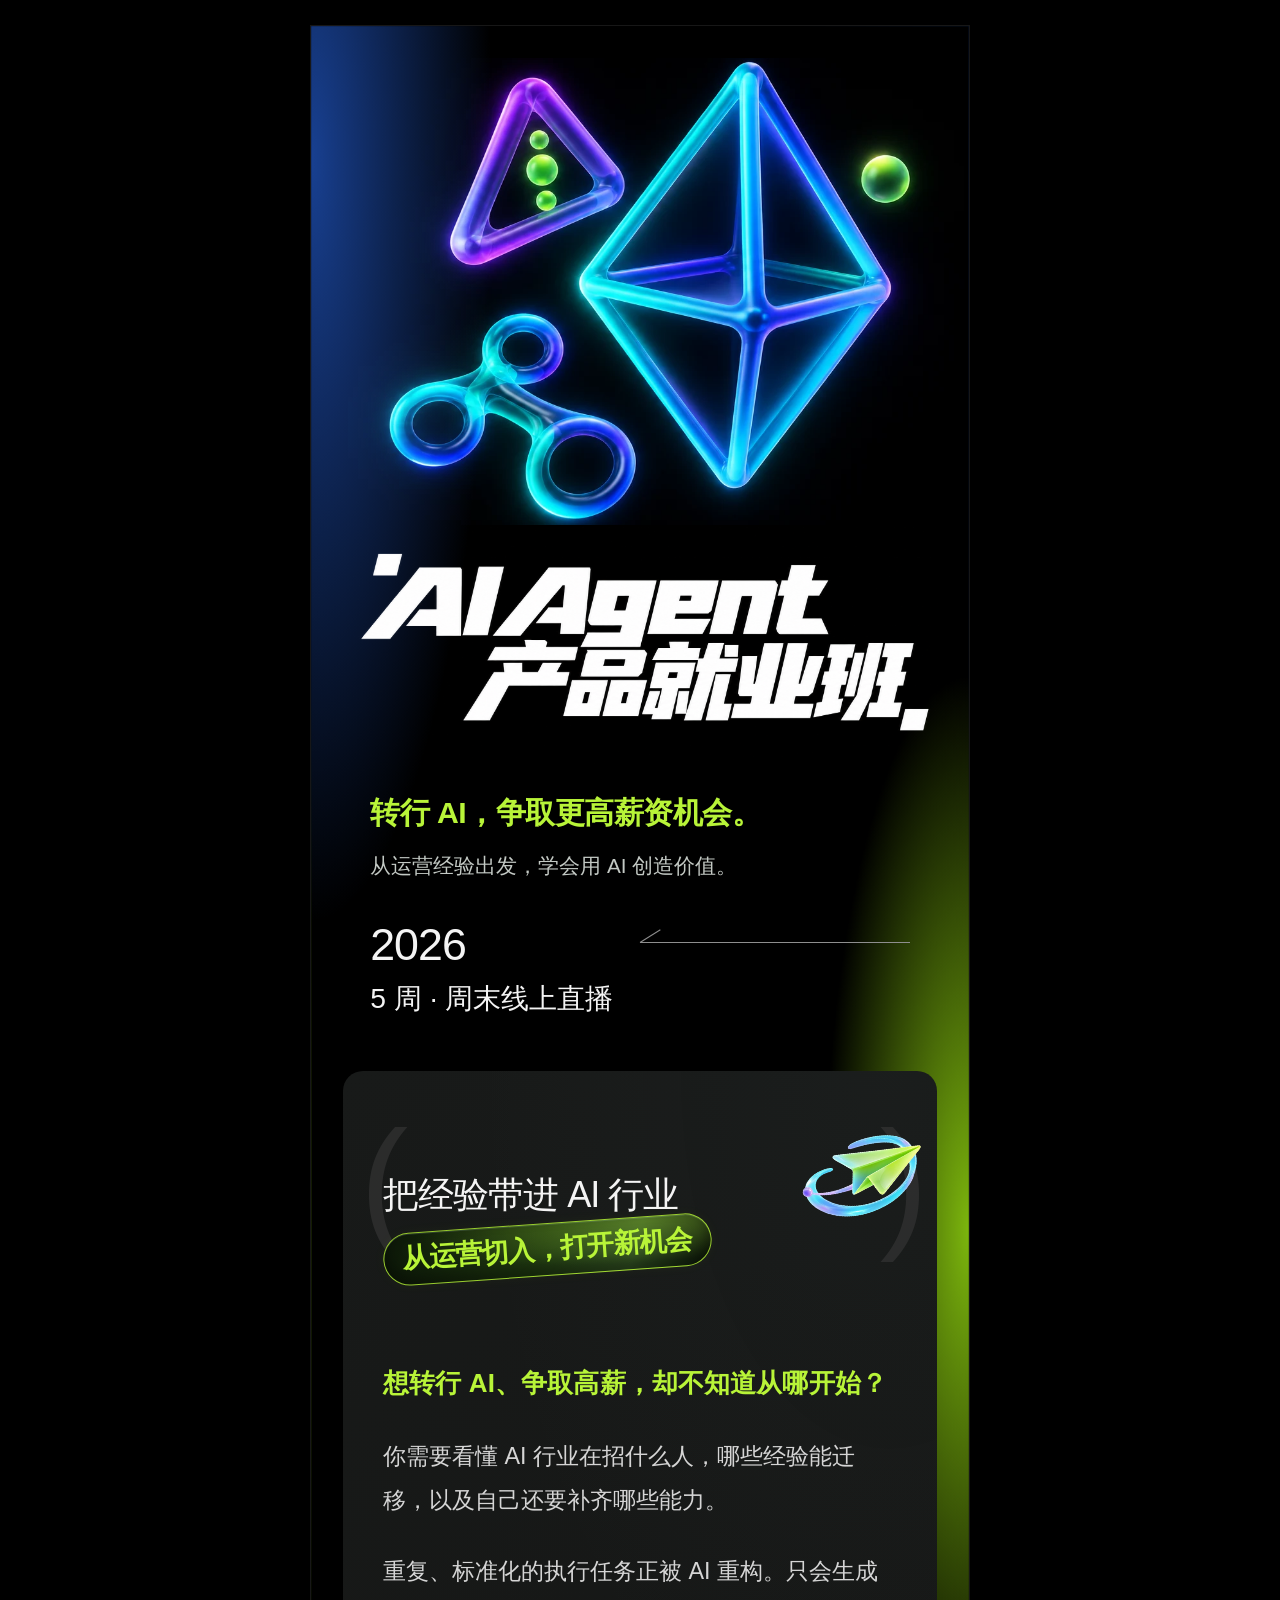
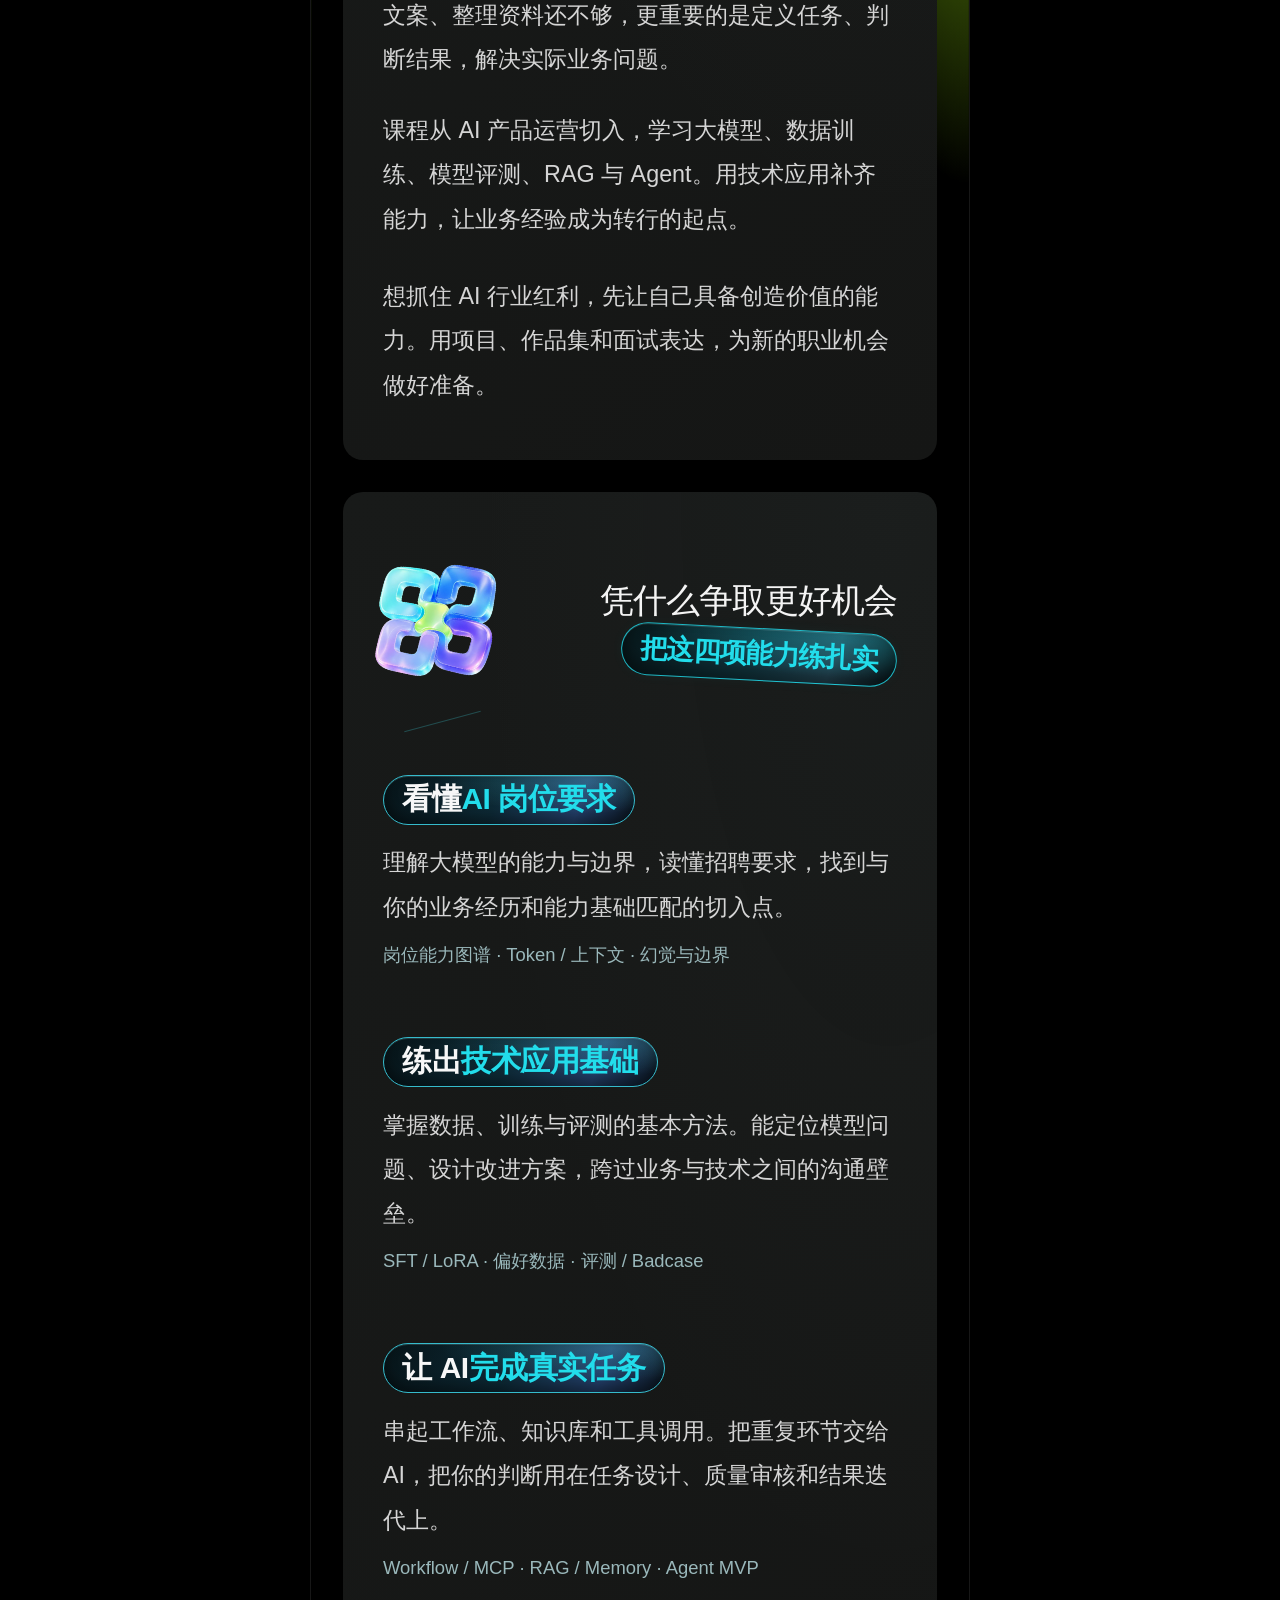
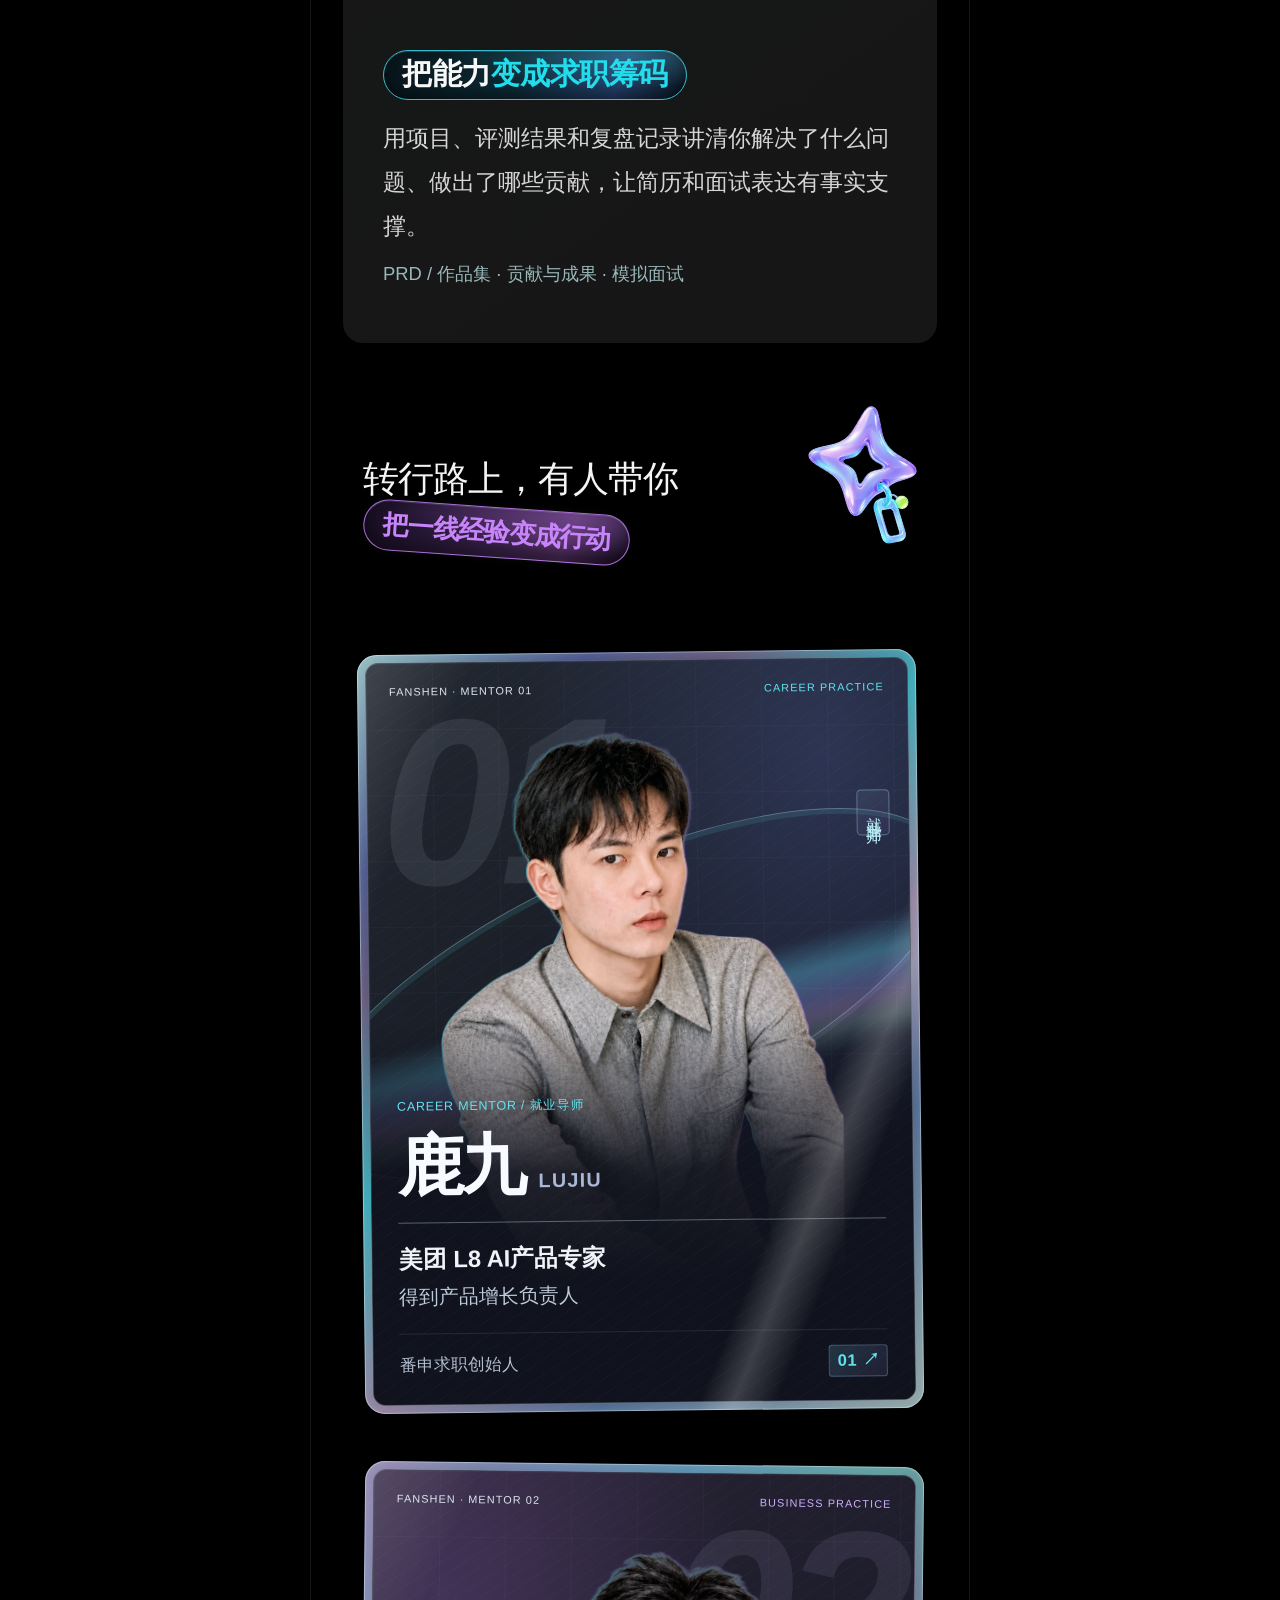
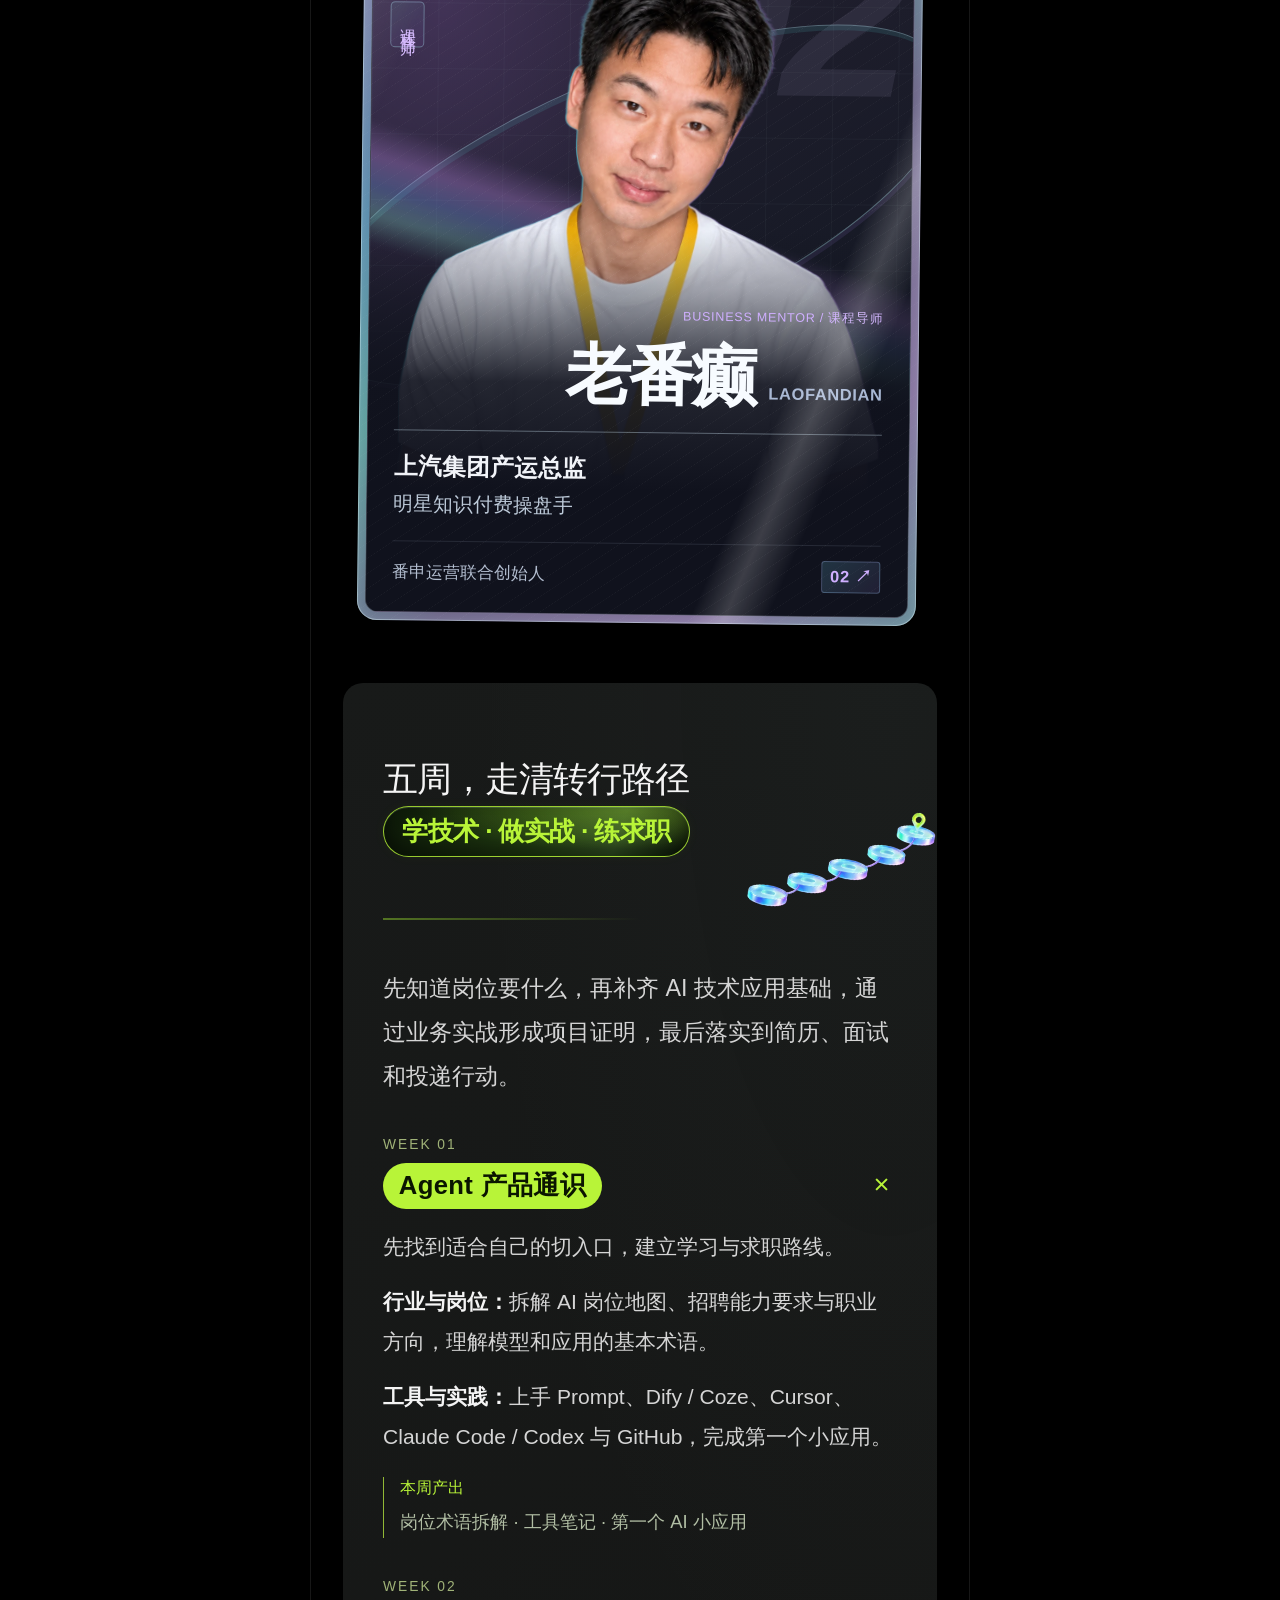
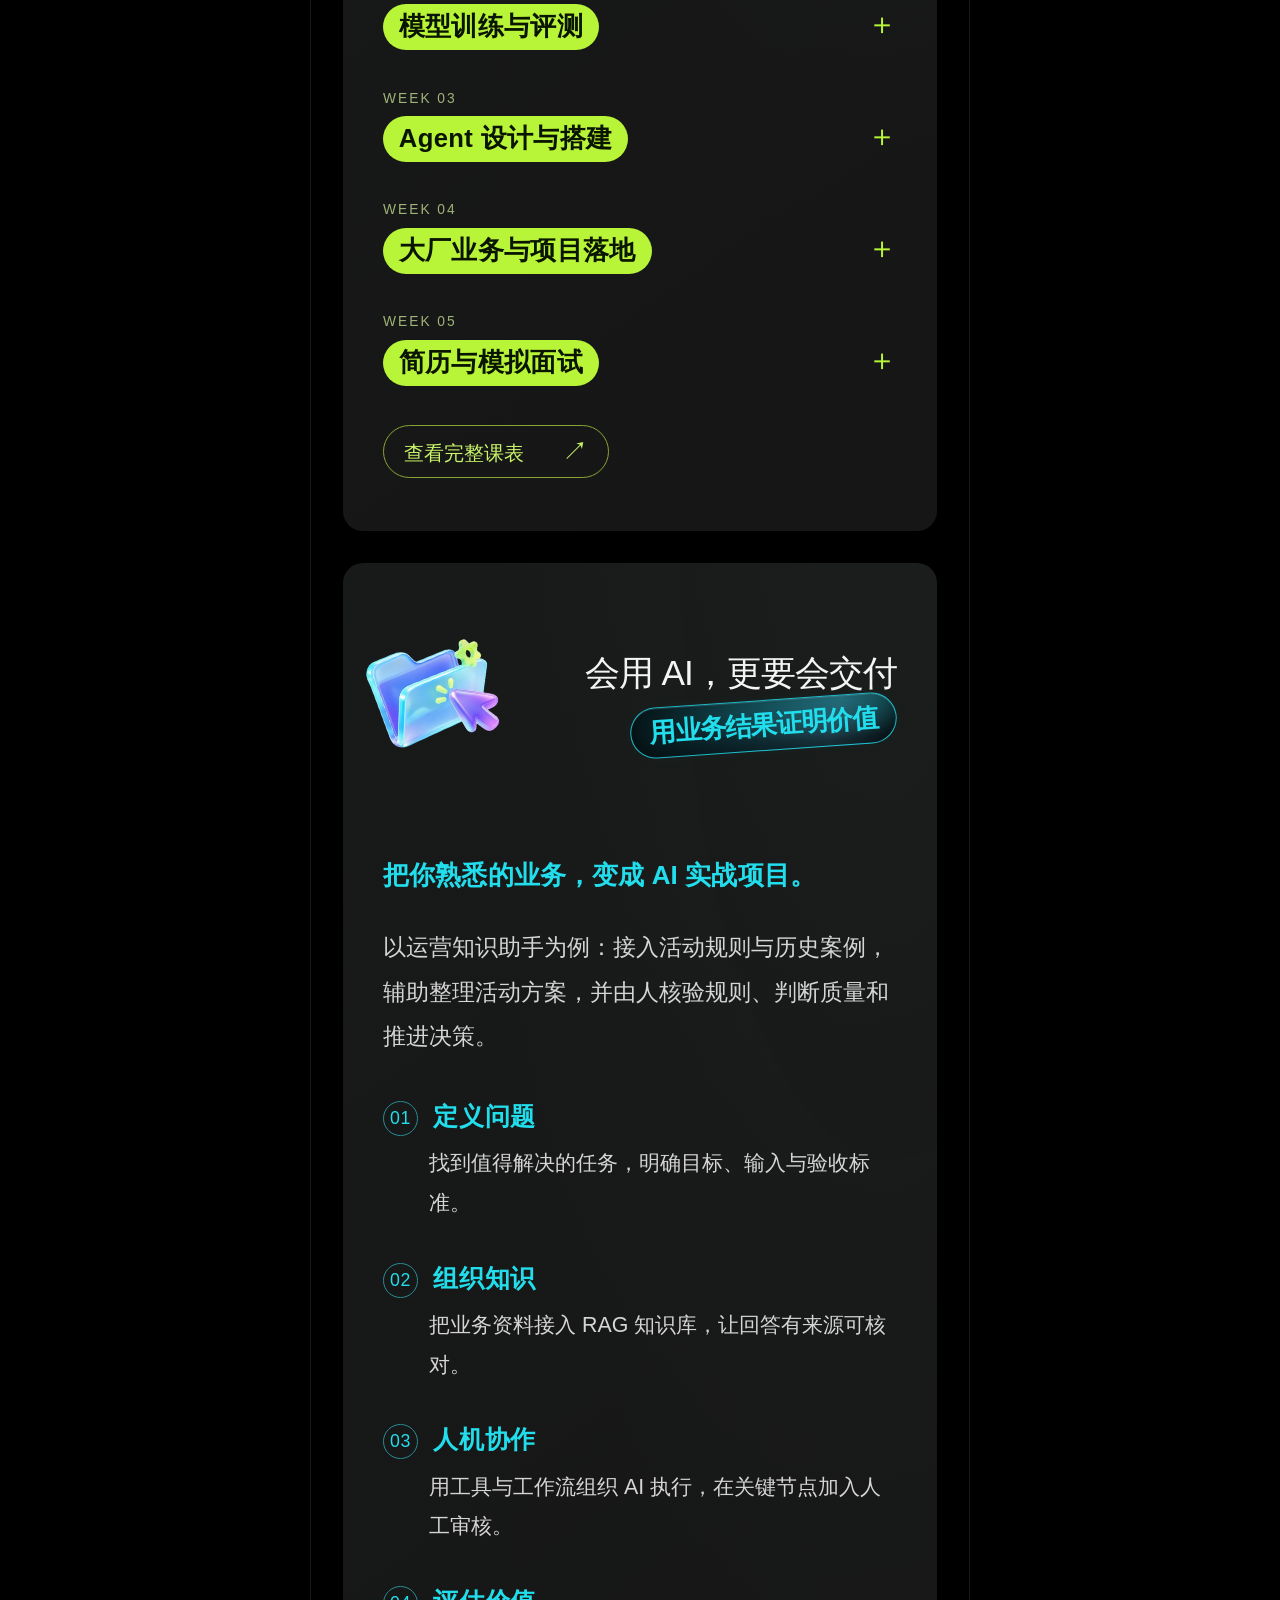
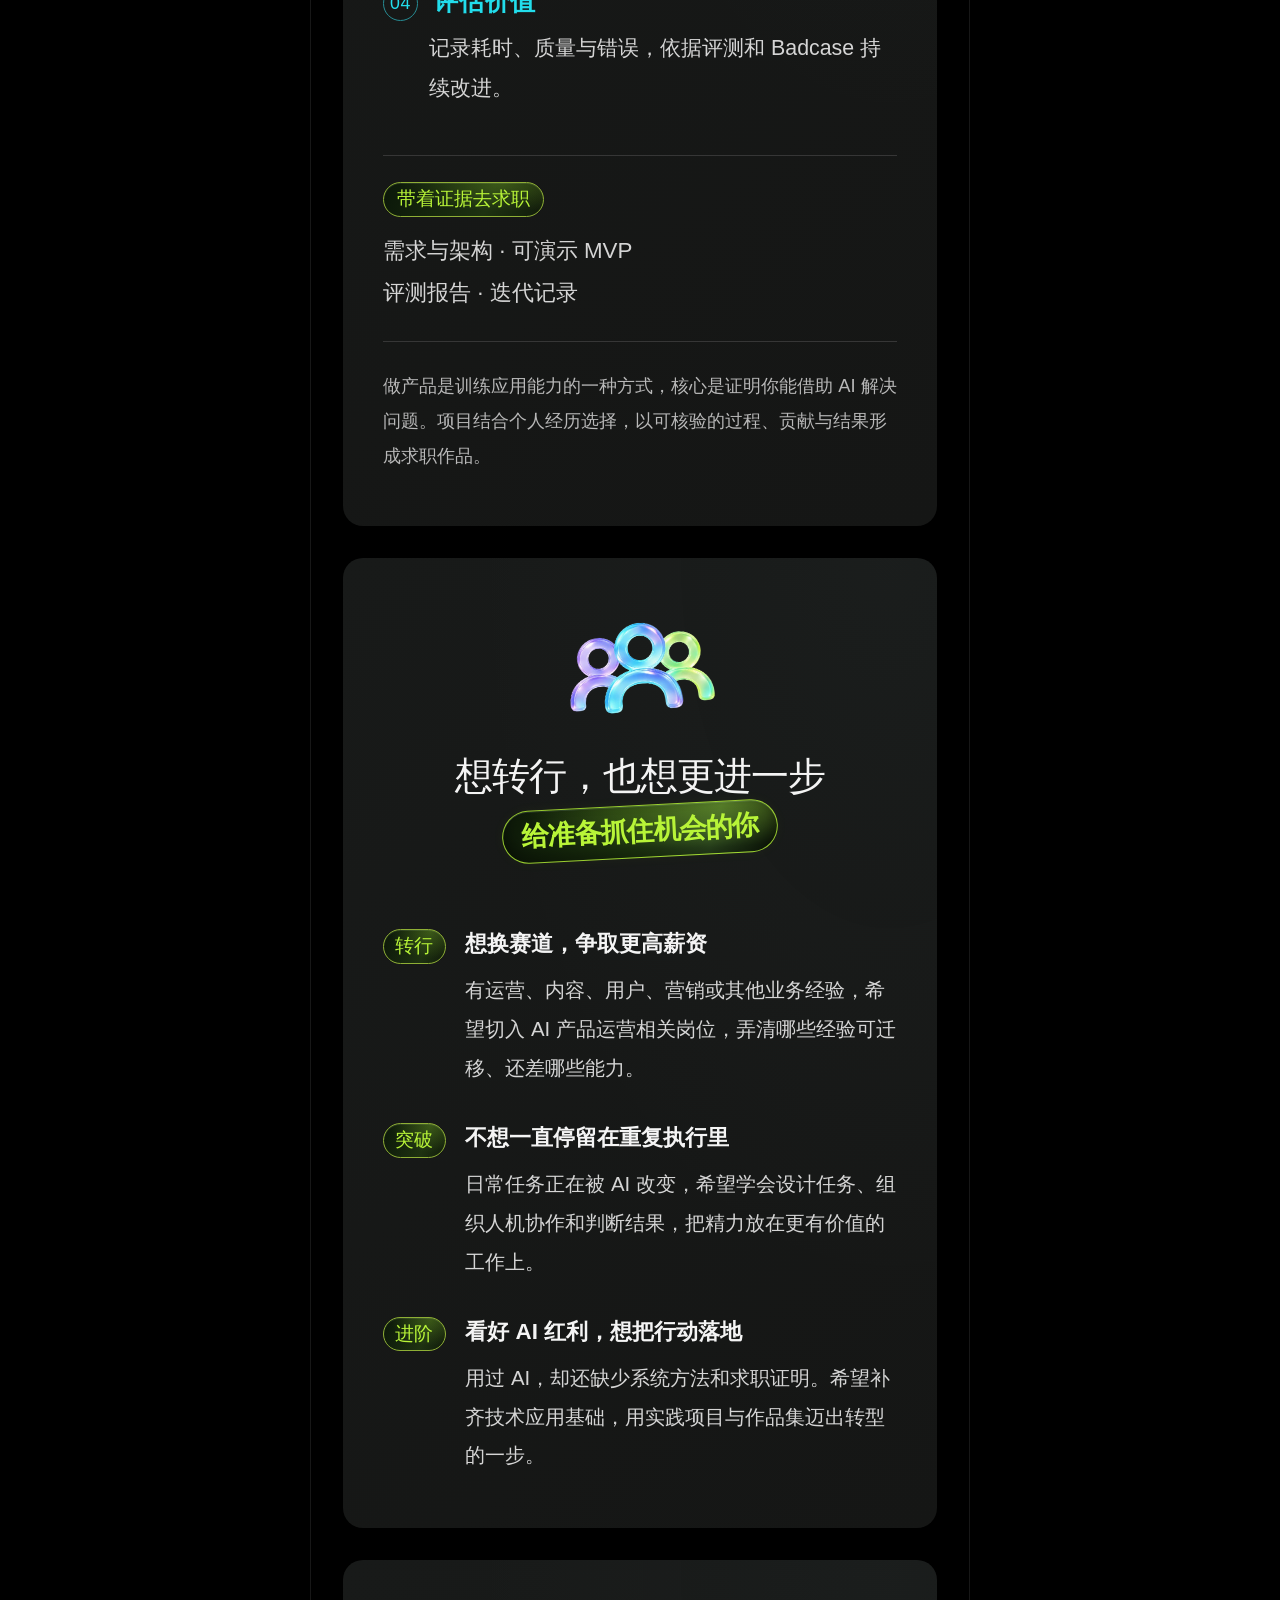
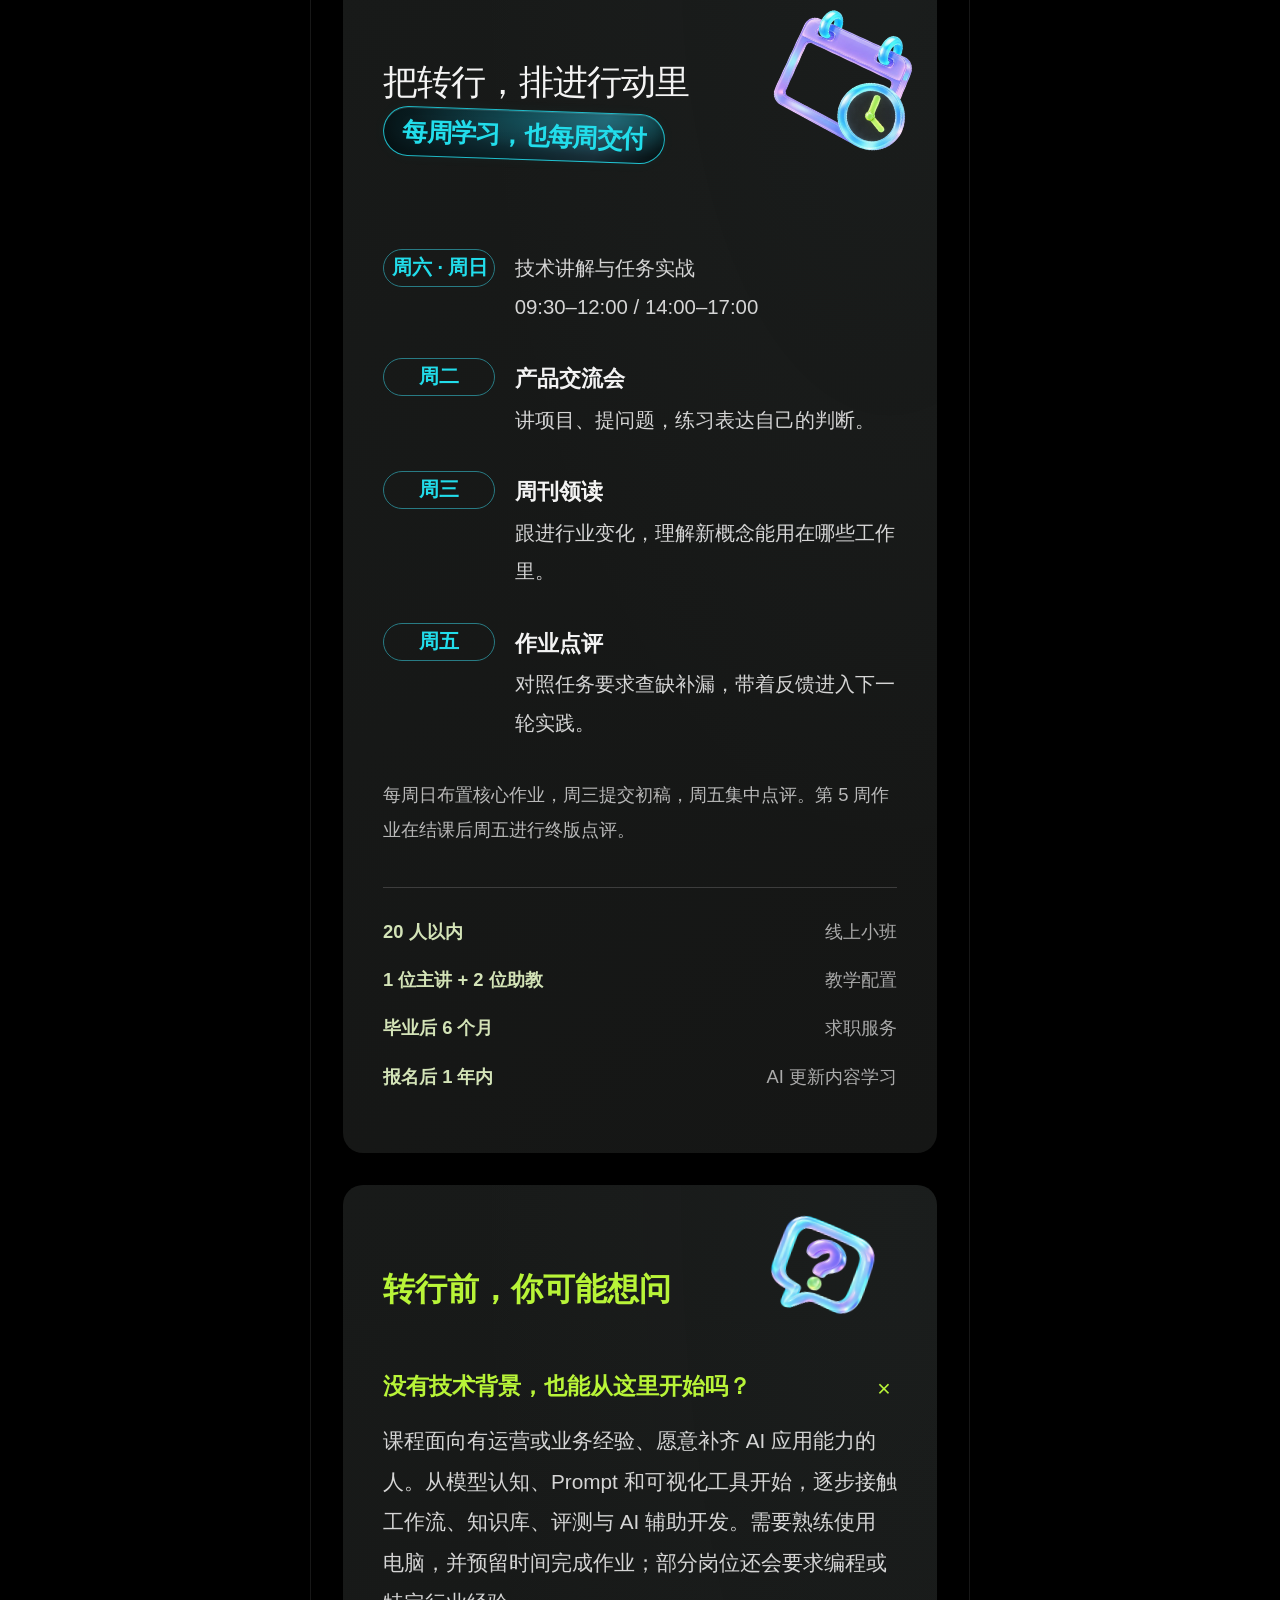
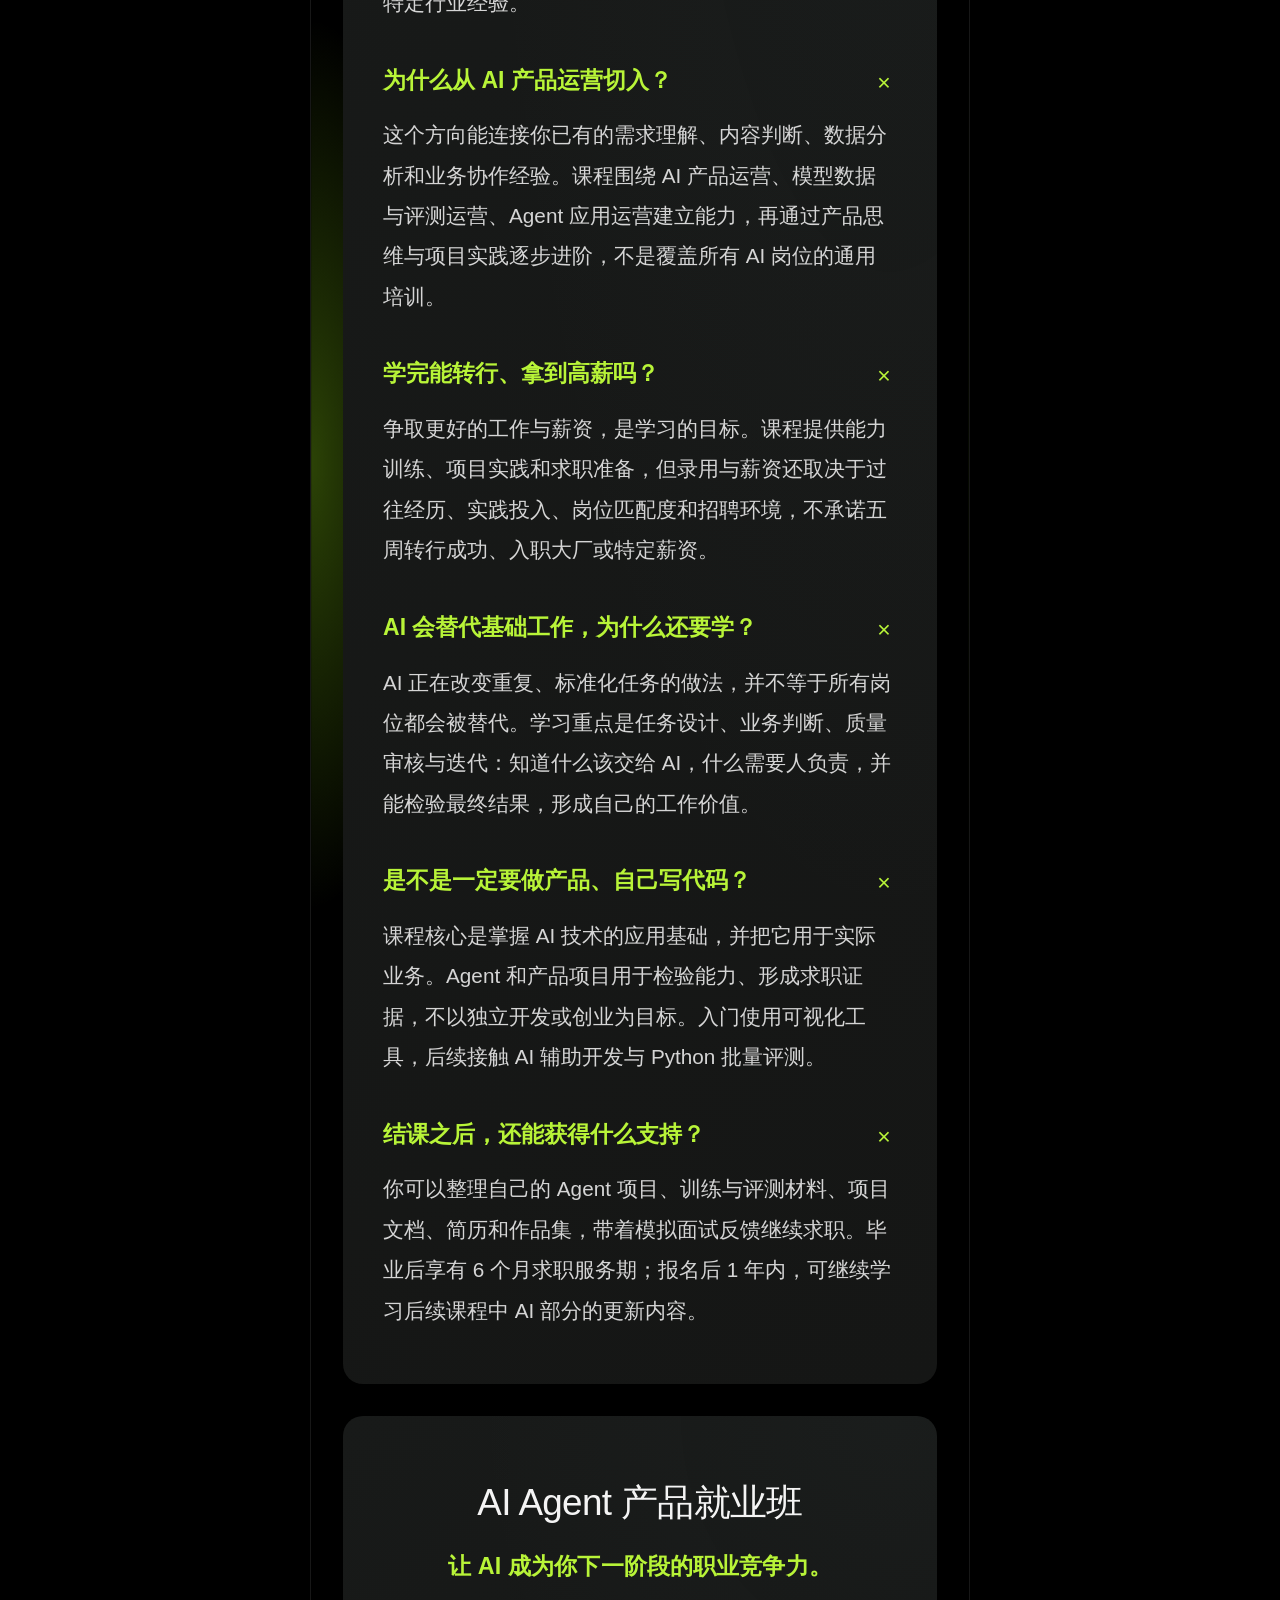
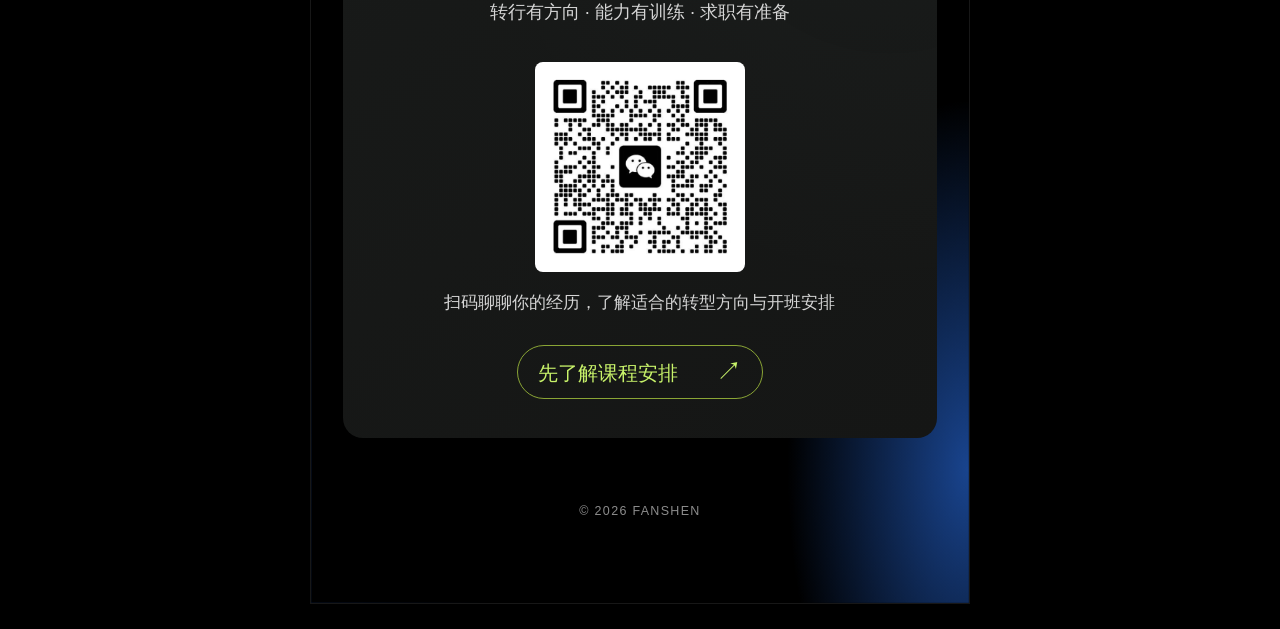
==== commit 3d16ceab: "更新鹿九导师头衔为 AI 产品专家与产品增长负责人" ====
--- a/index.html
+++ b/index.html
@@ -44,7 +44,7 @@
     <header class="module-heading purple-theme outside-heading heading-mentors"><h2 id="mentors-title">转行路上，有人带你</h2><p class="heading-capsule">把一线经验变成行动</p><span class="module-art" aria-hidden="true"><img src="./agent-course-v5-20261019/assets/module-mentors.webp" alt=""></span></header>
     <article class="mentor-collectible mentor-lujiu" aria-labelledby="mentor-lujiu-name">
       <div class="collector-inner"><div class="collector-grid" aria-hidden="true"></div><div class="collector-top"><span>FANSHEN · MENTOR 01</span><span>CAREER PRACTICE</span></div><span class="collector-ghost" aria-hidden="true">01</span><span class="collector-orbit" aria-hidden="true"></span><span class="collector-spectrum" aria-hidden="true"></span><img class="mentor-cutout" src="./agent-course-v5-20261019/assets/mentor-lujiu-cutout.webp" loading="lazy" alt="就业导师鹿九"><span class="collector-side-label">就业导师</span><span class="collector-detail" aria-hidden="true">BUSINESS EXPERIENCE<br>× CAREER THINKING</span>
-      <div class="collector-info"><p class="collector-category">CAREER MENTOR / 就业导师</p><h3 id="mentor-lujiu-name">鹿九<small>LUJIU</small></h3><div class="collector-bio"><strong>美团 L8 运营专家</strong><p>得到运营负责人</p></div><div class="collector-bottom"><span>番申求职创始人</span><span class="collector-mark" aria-hidden="true">01 ↗</span></div></div></div>
+      <div class="collector-info"><p class="collector-category">CAREER MENTOR / 就业导师</p><h3 id="mentor-lujiu-name">鹿九<small>LUJIU</small></h3><div class="collector-bio"><strong>美团 L8 AI产品专家</strong><p>得到产品增长负责人</p></div><div class="collector-bottom"><span>番申求职创始人</span><span class="collector-mark" aria-hidden="true">01 ↗</span></div></div></div>
     </article>
     <article class="mentor-collectible mentor-laofandian" aria-labelledby="mentor-laofandian-name">
       <div class="collector-inner"><div class="collector-grid" aria-hidden="true"></div><div class="collector-top"><span>FANSHEN · MENTOR 02</span><span>BUSINESS PRACTICE</span></div><span class="collector-ghost" aria-hidden="true">02</span><span class="collector-orbit" aria-hidden="true"></span><span class="collector-spectrum" aria-hidden="true"></span><img class="mentor-cutout" src="./agent-course-v5-20261019/assets/mentor-laofandian-cutout.webp" loading="lazy" alt="课程导师老番癫"><span class="collector-side-label">课程导师</span><span class="collector-detail" aria-hidden="true">PRODUCT OPERATIONS<br>× BUSINESS THINKING</span>
